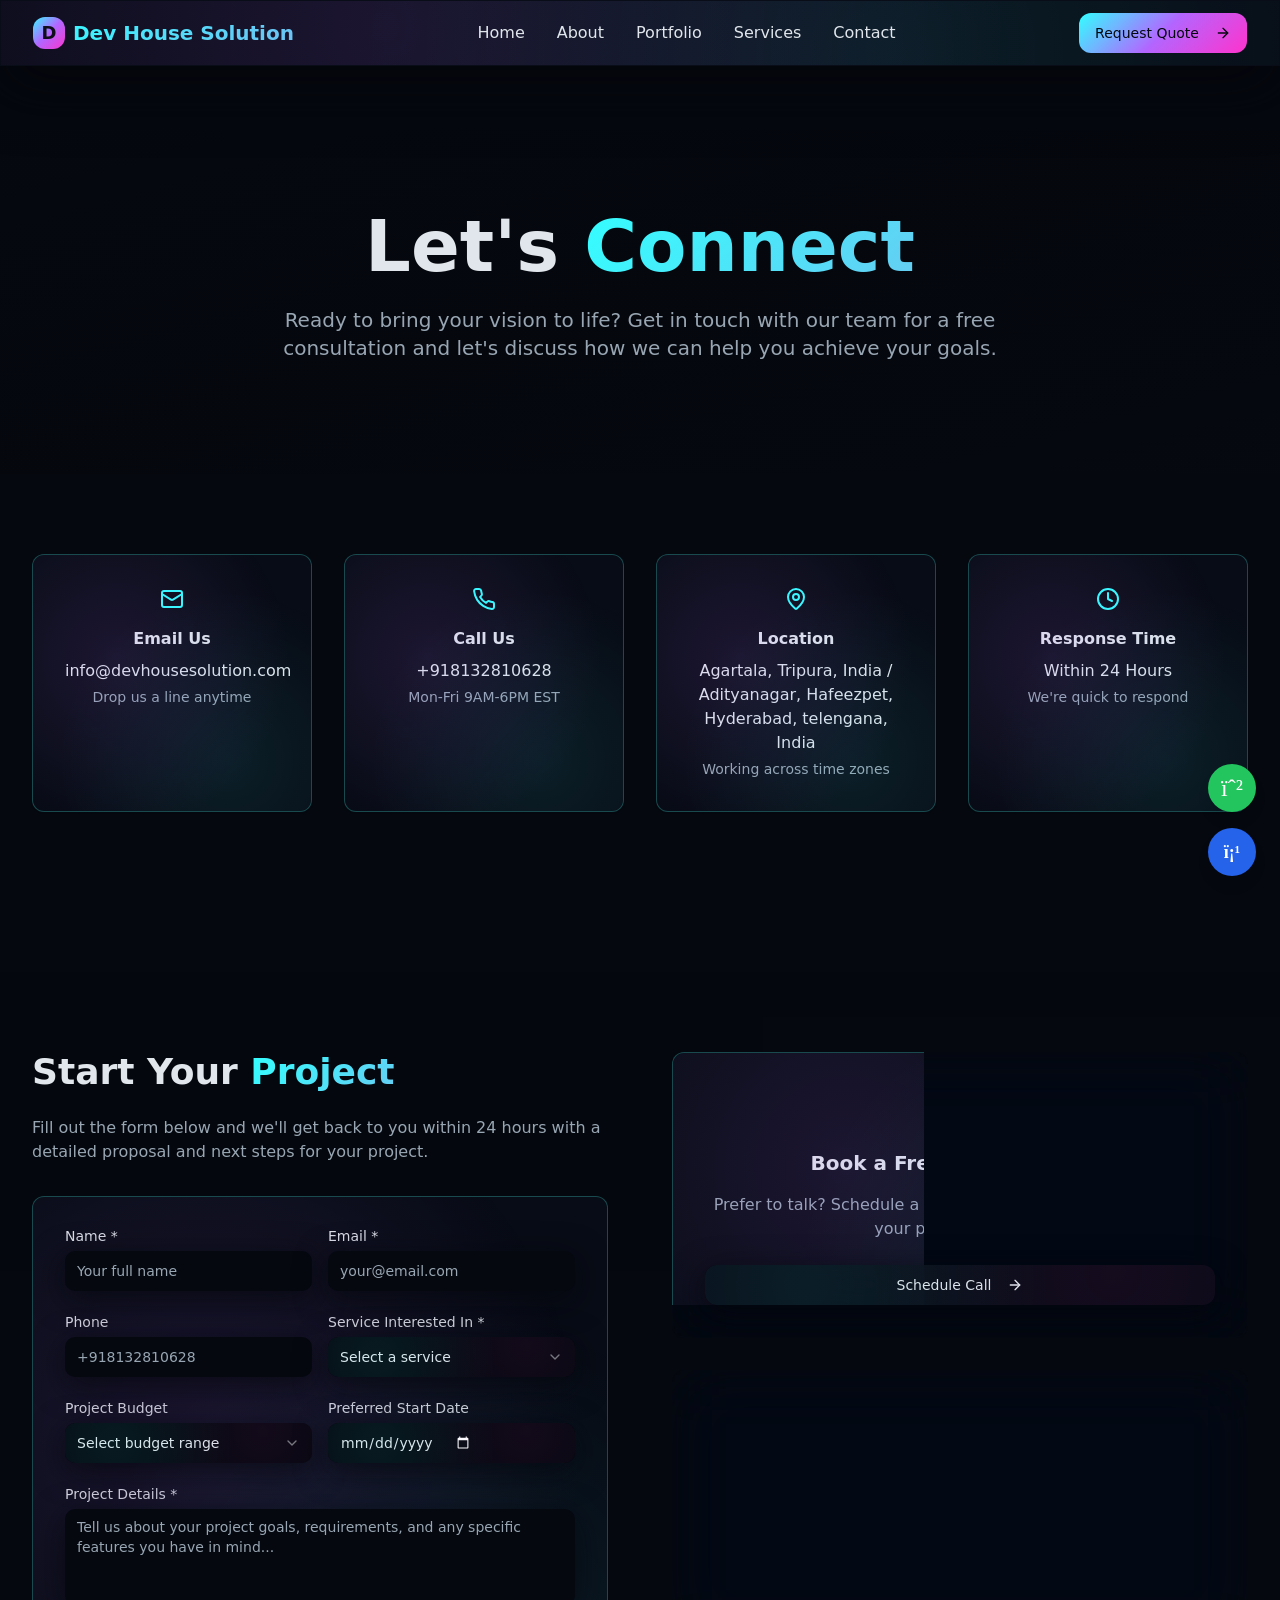
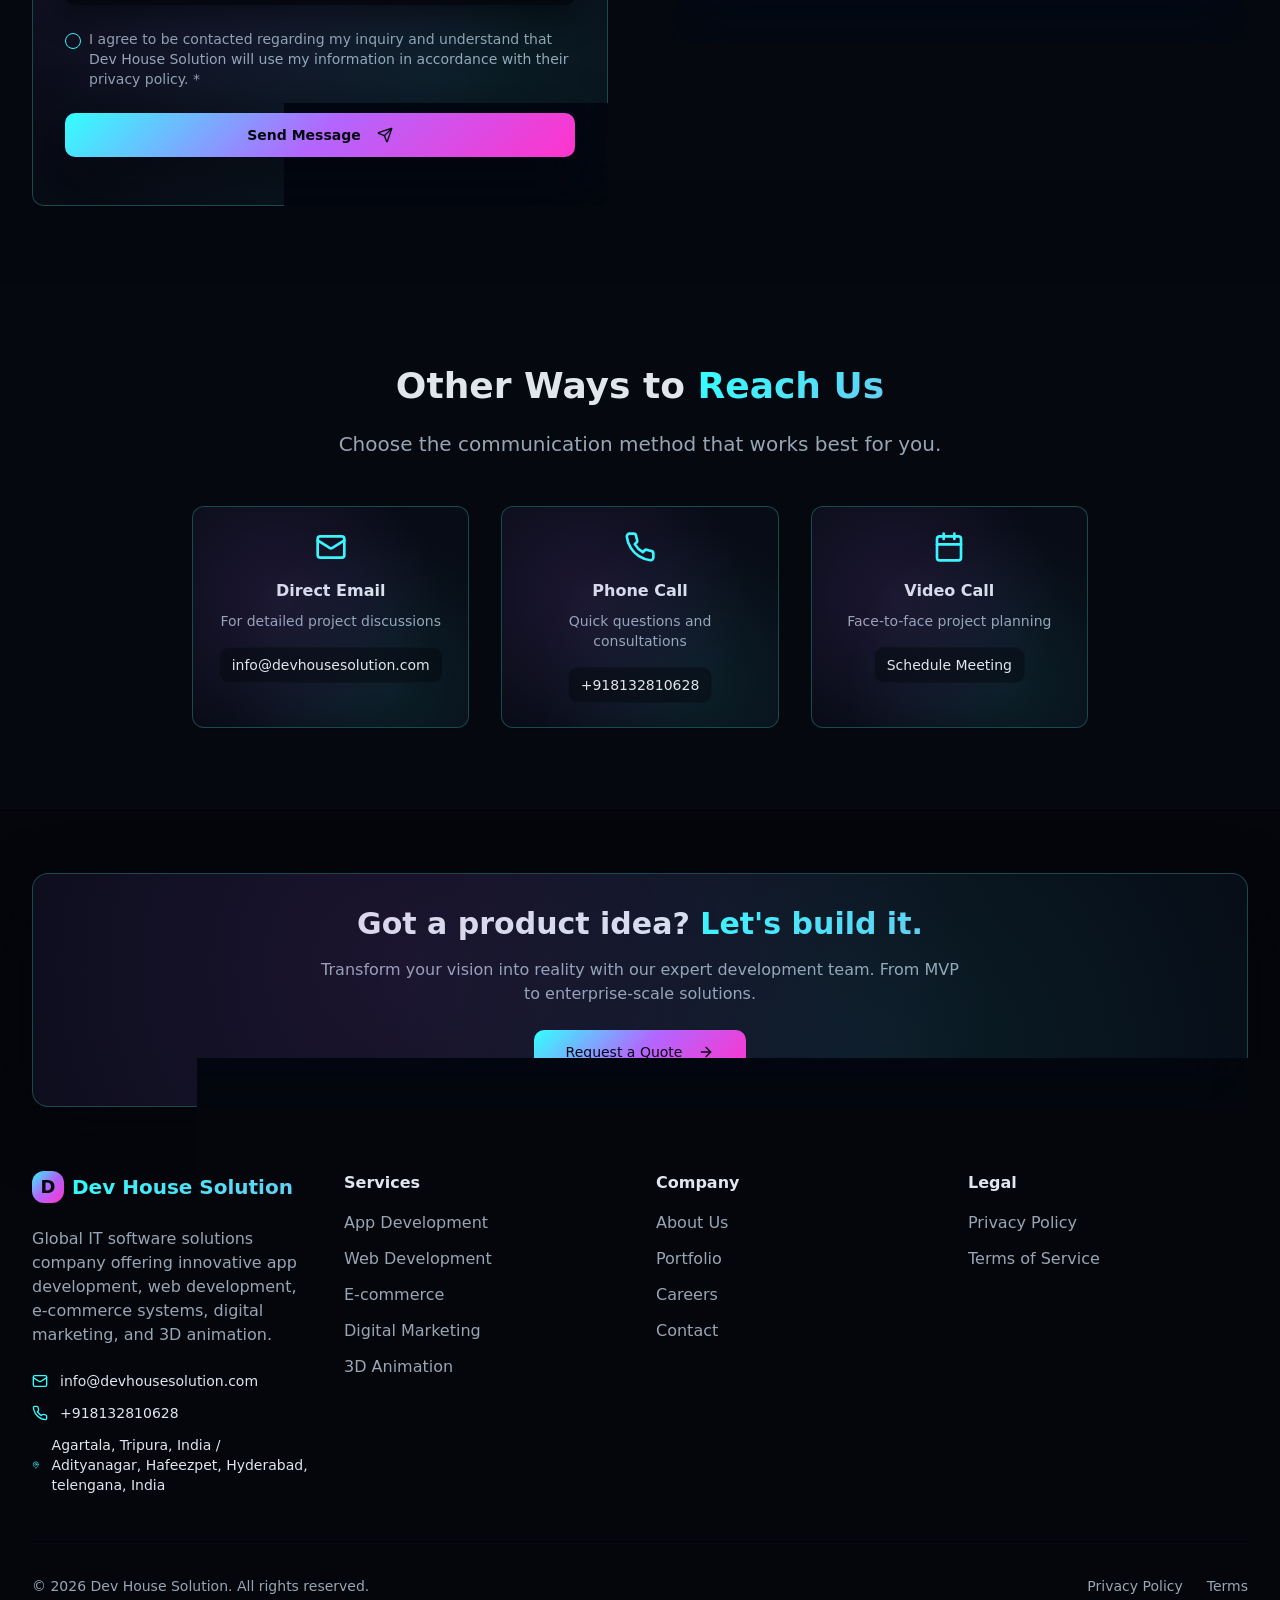
==== about.html @ c9dca6f3 "Add files via upload" ====
<html lang="en" class="dark" style="color-scheme: dark">
  <head>
    <meta charset="UTF-8" />
    <meta name="viewport" content="width=device-width, initial-scale=1.0" />

    <!-- Google Tag Manager -->
    <script
      type="text/javascript"
      async=""
      src="https://www.googletagmanager.com/gtag/js?id=AW-16768688988&amp;cx=c&amp;gtm=4e6350h2"
    ></script>
    <script
      async=""
      src="https://www.googletagmanager.com/gtm.js?id=GTM-NRWQ4PHL"
    ></script>
    <script>
      (function (w, d, s, l, i) {
        w[l] = w[l] || [];
        w[l].push({ "gtm.start": new Date().getTime(), event: "gtm.js" });
        var f = d.getElementsByTagName(s)[0],
          j = d.createElement(s),
          dl = l != "dataLayer" ? "&l=" + l : "";
        j.async = true;
        j.src = "https://www.googletagmanager.com/gtm.js?id=" + i + dl;
        f.parentNode.insertBefore(j, f);
      })(window, document, "script", "dataLayer", "GTM-NRWQ4PHL");
    </script>

    <!-- Google Ads Conversion Tag -->
    <script
      async=""
      src="https://www.googletagmanager.com/gtag/js?id=AW-16768688988"
    ></script>
    <script>
      window.dataLayer = window.dataLayer || [];
      function gtag() {
        dataLayer.push(arguments);
      }
      gtag("js", new Date());
      gtag("config", "AW-16768688988");
    </script>

    <title>Contact Us - Get Free Consultation | Dev House Solution</title>
    <script
      type="module"
      crossorigin=""
      src="/assets/index-BrxltR8o.js"
    ></script>
    <link rel="stylesheet" crossorigin="" href="1.styles.css" />
    <style type="text/css">
      :where(html[dir="ltr"]),
      :where([data-sonner-toaster][dir="ltr"]) {
        --toast-icon-margin-start: -3px;
        --toast-icon-margin-end: 4px;
        --toast-svg-margin-start: -1px;
        --toast-svg-margin-end: 0px;
        --toast-button-margin-start: auto;
        --toast-button-margin-end: 0;
        --toast-close-button-start: 0;
        --toast-close-button-end: unset;
        --toast-close-button-transform: translate(-35%, -35%);
      }
      :where(html[dir="rtl"]),
      :where([data-sonner-toaster][dir="rtl"]) {
        --toast-icon-margin-start: 4px;
        --toast-icon-margin-end: -3px;
        --toast-svg-margin-start: 0px;
        --toast-svg-margin-end: -1px;
        --toast-button-margin-start: 0;
        --toast-button-margin-end: auto;
        --toast-close-button-start: unset;
        --toast-close-button-end: 0;
        --toast-close-button-transform: translate(35%, -35%);
      }
      :where([data-sonner-toaster]) {
        position: fixed;
        width: var(--width);
        font-family:
          ui-sans-serif,
          system-ui,
          -apple-system,
          BlinkMacSystemFont,
          Segoe UI,
          Roboto,
          Helvetica Neue,
          Arial,
          Noto Sans,
          sans-serif,
          Apple Color Emoji,
          Segoe UI Emoji,
          Segoe UI Symbol,
          Noto Color Emoji;
        --gray1: hsl(0, 0%, 99%);
        --gray2: hsl(0, 0%, 97.3%);
        --gray3: hsl(0, 0%, 95.1%);
        --gray4: hsl(0, 0%, 93%);
        --gray5: hsl(0, 0%, 90.9%);
        --gray6: hsl(0, 0%, 88.7%);
        --gray7: hsl(0, 0%, 85.8%);
        --gray8: hsl(0, 0%, 78%);
        --gray9: hsl(0, 0%, 56.1%);
        --gray10: hsl(0, 0%, 52.3%);
        --gray11: hsl(0, 0%, 43.5%);
        --gray12: hsl(0, 0%, 9%);
        --border-radius: 8px;
        box-sizing: border-box;
        padding: 0;
        margin: 0;
        list-style: none;
        outline: none;
        z-index: 999999999;
        transition: transform 0.4s ease;
      }
      :where([data-sonner-toaster][data-lifted="true"]) {
        transform: translateY(-10px);
      }
      @media (hover: none) and (pointer: coarse) {
        :where([data-sonner-toaster][data-lifted="true"]) {
          transform: none;
        }
      }
      :where([data-sonner-toaster][data-x-position="right"]) {
        right: var(--offset-right);
      }
      :where([data-sonner-toaster][data-x-position="left"]) {
        left: var(--offset-left);
      }
      :where([data-sonner-toaster][data-x-position="center"]) {
        left: 50%;
        transform: translate(-50%);
      }
      :where([data-sonner-toaster][data-y-position="top"]) {
        top: var(--offset-top);
      }
      :where([data-sonner-toaster][data-y-position="bottom"]) {
        bottom: var(--offset-bottom);
      }
      :where([data-sonner-toast]) {
        --y: translateY(100%);
        --lift-amount: calc(var(--lift) * var(--gap));
        z-index: var(--z-index);
        position: absolute;
        opacity: 0;
        transform: var(--y);
        filter: blur(0);
        touch-action: none;
        transition:
          transform 0.4s,
          opacity 0.4s,
          height 0.4s,
          box-shadow 0.2s;
        box-sizing: border-box;
        outline: none;
        overflow-wrap: anywhere;
      }
      :where([data-sonner-toast][data-styled="true"]) {
        padding: 16px;
        background: var(--normal-bg);
        border: 1px solid var(--normal-border);
        color: var(--normal-text);
        border-radius: var(--border-radius);
        box-shadow: 0 4px 12px #0000001a;
        width: var(--width);
        font-size: 13px;
        display: flex;
        align-items: center;
        gap: 6px;
      }
      :where([data-sonner-toast]:focus-visible) {
        box-shadow:
          0 4px 12px #0000001a,
          0 0 0 2px #0003;
      }
      :where([data-sonner-toast][data-y-position="top"]) {
        top: 0;
        --y: translateY(-100%);
        --lift: 1;
        --lift-amount: calc(1 * var(--gap));
      }
      :where([data-sonner-toast][data-y-position="bottom"]) {
        bottom: 0;
        --y: translateY(100%);
        --lift: -1;
        --lift-amount: calc(var(--lift) * var(--gap));
      }
      :where([data-sonner-toast]) :where([data-description]) {
        font-weight: 400;
        line-height: 1.4;
        color: inherit;
      }
      :where([data-sonner-toast]) :where([data-title]) {
        font-weight: 500;
        line-height: 1.5;
        color: inherit;
      }
      :where([data-sonner-toast]) :where([data-icon]) {
        display: flex;
        height: 16px;
        width: 16px;
        position: relative;
        justify-content: flex-start;
        align-items: center;
        flex-shrink: 0;
        margin-left: var(--toast-icon-margin-start);
        margin-right: var(--toast-icon-margin-end);
      }
      :where([data-sonner-toast][data-promise="true"])
        :where([data-icon])
        > svg {
        opacity: 0;
        transform: scale(0.8);
        transform-origin: center;
        animation: sonner-fade-in 0.3s ease forwards;
      }
      :where([data-sonner-toast]) :where([data-icon]) > * {
        flex-shrink: 0;
      }
      :where([data-sonner-toast]) :where([data-icon]) svg {
        margin-left: var(--toast-svg-margin-start);
        margin-right: var(--toast-svg-margin-end);
      }
      :where([data-sonner-toast]) :where([data-content]) {
        display: flex;
        flex-direction: column;
        gap: 2px;
      }
      [data-sonner-toast][data-styled="true"] [data-button] {
        border-radius: 4px;
        padding-left: 8px;
        padding-right: 8px;
        height: 24px;
        font-size: 12px;
        color: var(--normal-bg);
        background: var(--normal-text);
        margin-left: var(--toast-button-margin-start);
        margin-right: var(--toast-button-margin-end);
        border: none;
        cursor: pointer;
        outline: none;
        display: flex;
        align-items: center;
        flex-shrink: 0;
        transition:
          opacity 0.4s,
          box-shadow 0.2s;
      }
      :where([data-sonner-toast]) :where([data-button]):focus-visible {
        box-shadow: 0 0 0 2px #0006;
      }
      :where([data-sonner-toast]) :where([data-button]):first-of-type {
        margin-left: var(--toast-button-margin-start);
        margin-right: var(--toast-button-margin-end);
      }
      :where([data-sonner-toast]) :where([data-cancel]) {
        color: var(--normal-text);
        background: rgba(0, 0, 0, 0.08);
      }
      :where([data-sonner-toast][data-theme="dark"]) :where([data-cancel]) {
        background: rgba(255, 255, 255, 0.3);
      }
      :where([data-sonner-toast]) :where([data-close-button]) {
        position: absolute;
        left: var(--toast-close-button-start);
        right: var(--toast-close-button-end);
        top: 0;
        height: 20px;
        width: 20px;
        display: flex;
        justify-content: center;
        align-items: center;
        padding: 0;
        color: var(--gray12);
        border: 1px solid var(--gray4);
        transform: var(--toast-close-button-transform);
        border-radius: 50%;
        cursor: pointer;
        z-index: 1;
        transition:
          opacity 0.1s,
          background 0.2s,
          border-color 0.2s;
      }
      [data-sonner-toast] [data-close-button] {
        background: var(--gray1);
      }
      :where([data-sonner-toast]) :where([data-close-button]):focus-visible {
        box-shadow:
          0 4px 12px #0000001a,
          0 0 0 2px #0003;
      }
      :where([data-sonner-toast]) :where([data-disabled="true"]) {
        cursor: not-allowed;
      }
      :where([data-sonner-toast]):hover :where([data-close-button]):hover {
        background: var(--gray2);
        border-color: var(--gray5);
      }
      :where([data-sonner-toast][data-swiping="true"]):before {
        content: "";
        position: absolute;
        left: -50%;
        right: -50%;
        height: 100%;
        z-index: -1;
      }
      :where(
        [data-sonner-toast][data-y-position="top"][data-swiping="true"]
      ):before {
        bottom: 50%;
        transform: scaleY(3) translateY(50%);
      }
      :where(
        [data-sonner-toast][data-y-position="bottom"][data-swiping="true"]
      ):before {
        top: 50%;
        transform: scaleY(3) translateY(-50%);
      }
      :where(
        [data-sonner-toast][data-swiping="false"][data-removed="true"]
      ):before {
        content: "";
        position: absolute;
        inset: 0;
        transform: scaleY(2);
      }
      :where([data-sonner-toast]):after {
        content: "";
        position: absolute;
        left: 0;
        height: calc(var(--gap) + 1px);
        bottom: 100%;
        width: 100%;
      }
      :where([data-sonner-toast][data-mounted="true"]) {
        --y: translateY(0);
        opacity: 1;
      }
      :where([data-sonner-toast][data-expanded="false"][data-front="false"]) {
        --scale: var(--toasts-before) * 0.05 + 1;
        --y: translateY(calc(var(--lift-amount) * var(--toasts-before)))
          scale(calc(-1 * var(--scale)));
        height: var(--front-toast-height);
      }
      :where([data-sonner-toast]) > * {
        transition: opacity 0.4s;
      }
      :where(
          [data-sonner-toast][data-expanded="false"][data-front="false"][data-styled="true"]
        )
        > * {
        opacity: 0;
      }
      :where([data-sonner-toast][data-visible="false"]) {
        opacity: 0;
        pointer-events: none;
      }
      :where([data-sonner-toast][data-mounted="true"][data-expanded="true"]) {
        --y: translateY(calc(var(--lift) * var(--offset)));
        height: var(--initial-height);
      }
      :where(
        [data-sonner-toast][data-removed="true"][data-front="true"][data-swipe-out="false"]
      ) {
        --y: translateY(calc(var(--lift) * -100%));
        opacity: 0;
      }
      :where(
        [data-sonner-toast][data-removed="true"][data-front="false"][data-swipe-out="false"][data-expanded="true"]
      ) {
        --y: translateY(
          calc(var(--lift) * var(--offset) + var(--lift) * -100%)
        );
        opacity: 0;
      }
      :where(
        [data-sonner-toast][data-removed="true"][data-front="false"][data-swipe-out="false"][data-expanded="false"]
      ) {
        --y: translateY(40%);
        opacity: 0;
        transition:
          transform 0.5s,
          opacity 0.2s;
      }
      :where(
        [data-sonner-toast][data-removed="true"][data-front="false"]
      ):before {
        height: calc(var(--initial-height) + 20%);
      }
      [data-sonner-toast][data-swiping="true"] {
        transform: var(--y) translateY(var(--swipe-amount-y, 0px))
          translate(var(--swipe-amount-x, 0px));
        transition: none;
      }
      [data-sonner-toast][data-swiped="true"] {
        user-select: none;
      }
      [data-sonner-toast][data-swipe-out="true"][data-y-position="bottom"],
      [data-sonner-toast][data-swipe-out="true"][data-y-position="top"] {
        animation-duration: 0.2s;
        animation-timing-function: ease-out;
        animation-fill-mode: forwards;
      }
      [data-sonner-toast][data-swipe-out="true"][data-swipe-direction="left"] {
        animation-name: swipe-out-left;
      }
      [data-sonner-toast][data-swipe-out="true"][data-swipe-direction="right"] {
        animation-name: swipe-out-right;
      }
      [data-sonner-toast][data-swipe-out="true"][data-swipe-direction="up"] {
        animation-name: swipe-out-up;
      }
      [data-sonner-toast][data-swipe-out="true"][data-swipe-direction="down"] {
        animation-name: swipe-out-down;
      }
      @keyframes swipe-out-left {
        0% {
          transform: var(--y) translate(var(--swipe-amount-x));
          opacity: 1;
        }
        to {
          transform: var(--y) translate(calc(var(--swipe-amount-x) - 100%));
          opacity: 0;
        }
      }
      @keyframes swipe-out-right {
        0% {
          transform: var(--y) translate(var(--swipe-amount-x));
          opacity: 1;
        }
        to {
          transform: var(--y) translate(calc(var(--swipe-amount-x) + 100%));
          opacity: 0;
        }
      }
      @keyframes swipe-out-up {
        0% {
          transform: var(--y) translateY(var(--swipe-amount-y));
          opacity: 1;
        }
        to {
          transform: var(--y) translateY(calc(var(--swipe-amount-y) - 100%));
          opacity: 0;
        }
      }
      @keyframes swipe-out-down {
        0% {
          transform: var(--y) translateY(var(--swipe-amount-y));
          opacity: 1;
        }
        to {
          transform: var(--y) translateY(calc(var(--swipe-amount-y) + 100%));
          opacity: 0;
        }
      }
      @media (max-width: 600px) {
        [data-sonner-toaster] {
          position: fixed;
          right: var(--mobile-offset-right);
          left: var(--mobile-offset-left);
          width: 100%;
        }
        [data-sonner-toaster][dir="rtl"] {
          left: calc(var(--mobile-offset-left) * -1);
        }
        [data-sonner-toaster] [data-sonner-toast] {
          left: 0;
          right: 0;
          width: calc(100% - var(--mobile-offset-left) * 2);
        }
        [data-sonner-toaster][data-x-position="left"] {
          left: var(--mobile-offset-left);
        }
        [data-sonner-toaster][data-y-position="bottom"] {
          bottom: var(--mobile-offset-bottom);
        }
        [data-sonner-toaster][data-y-position="top"] {
          top: var(--mobile-offset-top);
        }
        [data-sonner-toaster][data-x-position="center"] {
          left: var(--mobile-offset-left);
          right: var(--mobile-offset-right);
          transform: none;
        }
      }
      [data-sonner-toaster][data-theme="light"] {
        --normal-bg: #fff;
        --normal-border: var(--gray4);
        --normal-text: var(--gray12);
        --success-bg: hsl(143, 85%, 96%);
        --success-border: hsl(145, 92%, 91%);
        --success-text: hsl(140, 100%, 27%);
        --info-bg: hsl(208, 100%, 97%);
        --info-border: hsl(221, 91%, 91%);
        --info-text: hsl(210, 92%, 45%);
        --warning-bg: hsl(49, 100%, 97%);
        --warning-border: hsl(49, 91%, 91%);
        --warning-text: hsl(31, 92%, 45%);
        --error-bg: hsl(359, 100%, 97%);
        --error-border: hsl(359, 100%, 94%);
        --error-text: hsl(360, 100%, 45%);
      }
      [data-sonner-toaster][data-theme="light"]
        [data-sonner-toast][data-invert="true"] {
        --normal-bg: #000;
        --normal-border: hsl(0, 0%, 20%);
        --normal-text: var(--gray1);
      }
      [data-sonner-toaster][data-theme="dark"]
        [data-sonner-toast][data-invert="true"] {
        --normal-bg: #fff;
        --normal-border: var(--gray3);
        --normal-text: var(--gray12);
      }
      [data-sonner-toaster][data-theme="dark"] {
        --normal-bg: #000;
        --normal-bg-hover: hsl(0, 0%, 12%);
        --normal-border: hsl(0, 0%, 20%);
        --normal-border-hover: hsl(0, 0%, 25%);
        --normal-text: var(--gray1);
        --success-bg: hsl(150, 100%, 6%);
        --success-border: hsl(147, 100%, 12%);
        --success-text: hsl(150, 86%, 65%);
        --info-bg: hsl(215, 100%, 6%);
        --info-border: hsl(223, 100%, 12%);
        --info-text: hsl(216, 87%, 65%);
        --warning-bg: hsl(64, 100%, 6%);
        --warning-border: hsl(60, 100%, 12%);
        --warning-text: hsl(46, 87%, 65%);
        --error-bg: hsl(358, 76%, 10%);
        --error-border: hsl(357, 89%, 16%);
        --error-text: hsl(358, 100%, 81%);
      }
      [data-sonner-toaster][data-theme="dark"]
        [data-sonner-toast]
        [data-close-button] {
        background: var(--normal-bg);
        border-color: var(--normal-border);
        color: var(--normal-text);
      }
      [data-sonner-toaster][data-theme="dark"]
        [data-sonner-toast]
        [data-close-button]:hover {
        background: var(--normal-bg-hover);
        border-color: var(--normal-border-hover);
      }
      [data-rich-colors="true"][data-sonner-toast][data-type="success"],
      [data-rich-colors="true"][data-sonner-toast][data-type="success"]
        [data-close-button] {
        background: var(--success-bg);
        border-color: var(--success-border);
        color: var(--success-text);
      }
      [data-rich-colors="true"][data-sonner-toast][data-type="info"],
      [data-rich-colors="true"][data-sonner-toast][data-type="info"]
        [data-close-button] {
        background: var(--info-bg);
        border-color: var(--info-border);
        color: var(--info-text);
      }
      [data-rich-colors="true"][data-sonner-toast][data-type="warning"],
      [data-rich-colors="true"][data-sonner-toast][data-type="warning"]
        [data-close-button] {
        background: var(--warning-bg);
        border-color: var(--warning-border);
        color: var(--warning-text);
      }
      [data-rich-colors="true"][data-sonner-toast][data-type="error"],
      [data-rich-colors="true"][data-sonner-toast][data-type="error"]
        [data-close-button] {
        background: var(--error-bg);
        border-color: var(--error-border);
        color: var(--error-text);
      }
      .sonner-loading-wrapper {
        --size: 16px;
        height: var(--size);
        width: var(--size);
        position: absolute;
        inset: 0;
        z-index: 10;
      }
      .sonner-loading-wrapper[data-visible="false"] {
        transform-origin: center;
        animation: sonner-fade-out 0.2s ease forwards;
      }
      .sonner-spinner {
        position: relative;
        top: 50%;
        left: 50%;
        height: var(--size);
        width: var(--size);
      }
      .sonner-loading-bar {
        animation: sonner-spin 1.2s linear infinite;
        background: var(--gray11);
        border-radius: 6px;
        height: 8%;
        left: -10%;
        position: absolute;
        top: -3.9%;
        width: 24%;
      }
      .sonner-loading-bar:nth-child(1) {
        animation-delay: -1.2s;
        transform: rotate(0.0001deg) translate(146%);
      }
      .sonner-loading-bar:nth-child(2) {
        animation-delay: -1.1s;
        transform: rotate(30deg) translate(146%);
      }
      .sonner-loading-bar:nth-child(3) {
        animation-delay: -1s;
        transform: rotate(60deg) translate(146%);
      }
      .sonner-loading-bar:nth-child(4) {
        animation-delay: -0.9s;
        transform: rotate(90deg) translate(146%);
      }
      .sonner-loading-bar:nth-child(5) {
        animation-delay: -0.8s;
        transform: rotate(120deg) translate(146%);
      }
      .sonner-loading-bar:nth-child(6) {
        animation-delay: -0.7s;
        transform: rotate(150deg) translate(146%);
      }
      .sonner-loading-bar:nth-child(7) {
        animation-delay: -0.6s;
        transform: rotate(180deg) translate(146%);
      }
      .sonner-loading-bar:nth-child(8) {
        animation-delay: -0.5s;
        transform: rotate(210deg) translate(146%);
      }
      .sonner-loading-bar:nth-child(9) {
        animation-delay: -0.4s;
        transform: rotate(240deg) translate(146%);
      }
      .sonner-loading-bar:nth-child(10) {
        animation-delay: -0.3s;
        transform: rotate(270deg) translate(146%);
      }
      .sonner-loading-bar:nth-child(11) {
        animation-delay: -0.2s;
        transform: rotate(300deg) translate(146%);
      }
      .sonner-loading-bar:nth-child(12) {
        animation-delay: -0.1s;
        transform: rotate(330deg) translate(146%);
      }
      @keyframes sonner-fade-in {
        0% {
          opacity: 0;
          transform: scale(0.8);
        }
        to {
          opacity: 1;
          transform: scale(1);
        }
      }
      @keyframes sonner-fade-out {
        0% {
          opacity: 1;
          transform: scale(1);
        }
        to {
          opacity: 0;
          transform: scale(0.8);
        }
      }
      @keyframes sonner-spin {
        0% {
          opacity: 1;
        }
        to {
          opacity: 0.15;
        }
      }
      @media (prefers-reduced-motion) {
        [data-sonner-toast],
        [data-sonner-toast] > *,
        .sonner-loading-bar {
          transition: none !important;
          animation: none !important;
        }
      }
      .sonner-loader {
        position: absolute;
        top: 50%;
        left: 50%;
        transform: translate(-50%, -50%);
        transform-origin: center;
        transition:
          opacity 0.2s,
          transform 0.2s;
      }
      .sonner-loader[data-visible="false"] {
        opacity: 0;
        transform: scale(0.8) translate(-50%, -50%);
      }
    </style>
    <script
      type="text/javascript"
      async=""
      src="https://googleads.g.doubleclick.net/pagead/viewthroughconversion/16768688988/?random=1772878415722&amp;cv=11&amp;fst=1772878415722&amp;bg=ffffff&amp;guid=ON&amp;async=1&amp;en=gtag.config&amp;gtm=45be6341z89225479857za20gzb9225479857zd9225479857xec&amp;gcd=13l3l3l3l1l1&amp;dma=0&amp;tag_exp=103116026~103200004~115938465~115938468~116024733~117484252&amp;u_w=1536&amp;u_h=864&amp;url=https%3A%2F%2Fdevhousesolution.com%2Fportfolio&amp;frm=0&amp;tiba=Portfolio%20-%20Our%20Development%20Projects%20%7C%20Dev%20House%20Solution&amp;hn=www.googleadservices.com&amp;npa=0&amp;pscdl=noapi&amp;auid=816634310.1772690712&amp;uaa=x86&amp;uab=64&amp;uafvl=Not%253AA-Brand%3B99.0.0.0%7CGoogle%2520Chrome%3B145.0.7632.160%7CChromium%3B145.0.7632.160&amp;uamb=0&amp;uam=&amp;uap=Windows&amp;uapv=19.0.0&amp;uaw=0&amp;data=event%3Dgtag.config&amp;rfmt=3&amp;fmt=4"
    ></script>
    <script
      type="text/javascript"
      async=""
      src="https://googleads.g.doubleclick.net/pagead/viewthroughconversion/16768688988/?random=1772878415742&amp;cv=11&amp;fst=1772878415742&amp;bg=ffffff&amp;guid=ON&amp;async=1&amp;en=gtag.config&amp;gtm=45be6341za20gzb9225479857zd9225479857xec&amp;gcd=13l3l3l3l1l1&amp;dma=0&amp;tag_exp=103116026~103200004~115938465~115938468~116024733~117484252&amp;u_w=1536&amp;u_h=864&amp;url=https%3A%2F%2Fdevhousesolution.com%2Fportfolio&amp;frm=0&amp;tiba=Portfolio%20-%20Our%20Development%20Projects%20%7C%20Dev%20House%20Solution&amp;hn=www.googleadservices.com&amp;npa=0&amp;pscdl=noapi&amp;auid=816634310.1772690712&amp;uaa=x86&amp;uab=64&amp;uafvl=Not%253AA-Brand%3B99.0.0.0%7CGoogle%2520Chrome%3B145.0.7632.160%7CChromium%3B145.0.7632.160&amp;uamb=0&amp;uam=&amp;uap=Windows&amp;uapv=19.0.0&amp;uaw=0&amp;data=event%3Dgtag.config&amp;rfmt=3&amp;fmt=4"
    ></script>
    <meta property="og:type" content="website" data-rh="true" />
    <meta property="og:image" content="/assets/og-image.jpg" data-rh="true" />
    <meta property="og:site_name" content="Dev House Solution" data-rh="true" />
    <meta name="twitter:card" content="summary_large_image" data-rh="true" />
    <meta name="twitter:image" content="/assets/og-image.jpg" data-rh="true" />
    <link
      rel="canonical"
      href="https://devhousesolution.com/contact"
      data-rh="true"
    />
    <meta
      name="description"
      content="Contact Dev House Solution for professional app development, web development, and digital marketing services. Free consultation available. Get in touch today!"
      data-rh="true"
    />
    <meta
      name="keywords"
      content="contact dev house solution, hire app developers, web development quote, software development consultation, get project estimate"
      data-rh="true"
    />
    <meta
      property="og:title"
      content="Contact Us - Get Free Consultation | Dev House Solution"
      data-rh="true"
    />
    <meta
      property="og:description"
      content="Contact Dev House Solution for professional app development, web development, and digital marketing services. Free consultation available. Get in touch today!"
      data-rh="true"
    />
    <meta
      property="og:url"
      content="https://devhousesolution.com/contact"
      data-rh="true"
    />
    <meta
      name="twitter:title"
      content="Contact Us - Get Free Consultation | Dev House Solution"
      data-rh="true"
    />
    <meta
      name="twitter:description"
      content="Contact Dev House Solution for professional app development, web development, and digital marketing services. Free consultation available. Get in touch today!"
      data-rh="true"
    />
    <script type="application/ld+json" data-rh="true">
      {
        "@context": "https://schema.org",
        "@type": "BreadcrumbList",
        "itemListElement": [
          {
            "@type": "ListItem",
            "position": 1,
            "name": "Home",
            "item": "https://devhousesolution.com/"
          },
          {
            "@type": "ListItem",
            "position": 2,
            "name": "Contact",
            "item": "https://devhousesolution.com/contact"
          }
        ]
      }
    </script>
  </head>

  <body>
    <!-- Google Tag Manager (noscript) -->
    <noscript>
      <iframe
        src="https://www.googletagmanager.com/ns.html?id=GTM-NRWQ4PHL"
        height="0"
        width="0"
        style="display: none; visibility: hidden"
      ></iframe>
    </noscript>

    <div id="root">
      <script>
        !(function () {
          var d = document.documentElement,
            c = d.classList;
          c.remove("light", "dark");
          d.style.colorScheme = "dark";
          c.add("dark");
        })();
      </script>
      <div
        role="region"
        aria-label="Notifications (F8)"
        tabindex="-1"
        style="pointer-events: none"
      >
        <ol
          tabindex="-1"
          class="fixed top-0 z-[100] flex max-h-screen w-full flex-col-reverse p-4 sm:bottom-0 sm:right-0 sm:top-auto sm:flex-col md:max-w-[420px]"
        ></ol>
      </div>
      <section
        aria-label="Notifications alt+T"
        tabindex="-1"
        aria-live="polite"
        aria-relevant="additions text"
        aria-atomic="false"
      ></section>
      <div class="min-h-screen flex flex-col relative">
        <header
          class="sticky top-0 z-50 glass-elevated border-b border-border/20"
        >
          <div class="container mx-auto px-4 sm:px-6 lg:px-8">
            <div class="flex justify-between items-center h-16">
              <a class="flex items-center space-x-2 group" href="/"
                ><div
                  class="w-8 h-8 bg-gradient-hero rounded-lg flex items-center justify-center group-hover:animate-pulse-glow transition-all"
                >
                  <span class="text-lg font-bold text-background">D</span>
                </div>
                <span class="text-xl font-heading font-bold gradient-text"
                  >Dev House Solution</span
                ></a
              >
              <nav class="hidden md:flex items-center space-x-8">
                <a
                  class="text-foreground hover:text-primary transition-colors duration-200 font-medium relative group"
                  href="/"
                  >Home<span
                    class="absolute inset-x-0 bottom-0 h-0.5 bg-gradient-primary scale-x-0 group-hover:scale-x-100 transition-transform duration-300 origin-left"
                  ></span></a
                ><a
                  class="text-foreground hover:text-primary transition-colors duration-200 font-medium relative group"
                  href="/about"
                  >About<span
                    class="absolute inset-x-0 bottom-0 h-0.5 bg-gradient-primary scale-x-0 group-hover:scale-x-100 transition-transform duration-300 origin-left"
                  ></span></a
                ><a
                  class="text-foreground hover:text-primary transition-colors duration-200 font-medium relative group"
                  href="/portfolio"
                  >Portfolio<span
                    class="absolute inset-x-0 bottom-0 h-0.5 bg-gradient-primary scale-x-0 group-hover:scale-x-100 transition-transform duration-300 origin-left"
                  ></span></a
                ><a
                  class="text-foreground hover:text-primary transition-colors duration-200 font-medium relative group"
                  href="/services"
                  >Services<span
                    class="absolute inset-x-0 bottom-0 h-0.5 bg-gradient-primary scale-x-0 group-hover:scale-x-100 transition-transform duration-300 origin-left"
                  ></span></a
                ><a
                  class="text-foreground hover:text-primary transition-colors duration-200 font-medium relative group"
                  href="/contact"
                  >Contact<span
                    class="absolute inset-x-0 bottom-0 h-0.5 bg-gradient-primary scale-x-0 group-hover:scale-x-100 transition-transform duration-300 origin-left"
                  ></span
                ></a>
              </nav>
              <div class="hidden md:flex items-center">
                <a href="/contact"
                  ><button
                    class="inline-flex items-center justify-center gap-2 whitespace-nowrap rounded-xl text-sm font-medium focus-visible:outline-none focus-visible:ring-2 focus-visible:ring-ring focus-visible:ring-offset-2 disabled:pointer-events-none disabled:opacity-50 [&amp;_svg]:pointer-events-none [&amp;_svg]:size-4 [&amp;_svg]:shrink-0 relative overflow-hidden text-primary-foreground hover:bg-primary/90 h-10 px-4 py-2 bg-gradient-hero hover:shadow-glow transition-all duration-300 group"
                  >
                    Request Quote<svg
                      xmlns="http://www.w3.org/2000/svg"
                      width="24"
                      height="24"
                      viewBox="0 0 24 24"
                      fill="none"
                      stroke="currentColor"
                      stroke-width="2"
                      stroke-linecap="round"
                      stroke-linejoin="round"
                      class="lucide lucide-arrow-right ml-2 h-4 w-4 group-hover:translate-x-1 transition-transform"
                    >
                      <path d="M5 12h14"></path>
                      <path d="m12 5 7 7-7 7"></path>
                    </svg></button
                ></a>
              </div>
              <div class="md:hidden">
                <button
                  class="inline-flex items-center justify-center gap-2 whitespace-nowrap rounded-xl text-sm font-medium transition-all duration-300 focus-visible:outline-none focus-visible:ring-2 focus-visible:ring-ring focus-visible:ring-offset-2 disabled:pointer-events-none disabled:opacity-50 [&amp;_svg]:pointer-events-none [&amp;_svg]:size-4 [&amp;_svg]:shrink-0 relative overflow-hidden hover:text-accent-foreground h-10 w-10 hover:bg-primary/10"
                >
                  <svg
                    xmlns="http://www.w3.org/2000/svg"
                    width="24"
                    height="24"
                    viewBox="0 0 24 24"
                    fill="none"
                    stroke="currentColor"
                    stroke-width="2"
                    stroke-linecap="round"
                    stroke-linejoin="round"
                    class="lucide lucide-menu h-6 w-6"
                  >
                    <line x1="4" x2="20" y1="12" y2="12"></line>
                    <line x1="4" x2="20" y1="6" y2="6"></line>
                    <line x1="4" x2="20" y1="18" y2="18"></line>
                  </svg>
                </button>
              </div>
            </div>
          </div>
        </header>
        <main class="flex-1">
          <div class="pt-16">
            <section
              class="py-12 sm:py-16 md:py-20 bg-gradient-to-br from-background via-surface/50 to-background"
            >
              <div class="container mx-auto px-4 sm:px-6 lg:px-8 text-center">
                <h1
                  class="text-4xl sm:text-5xl md:text-6xl lg:text-7xl font-heading font-bold mb-4 sm:mb-6"
                >
                  Let's <span class="gradient-text">Connect</span>
                </h1>
                <p
                  class="text-base sm:text-lg md:text-xl text-muted-foreground max-w-3xl mx-auto mb-6 sm:mb-8 px-4"
                >
                  Ready to bring your vision to life? Get in touch with our team
                  for a free consultation and let's discuss how we can help you
                  achieve your goals.
                </p>
              </div>
            </section>
            <section class="py-12 sm:py-16 md:py-20">
              <div class="container mx-auto px-4 sm:px-6 lg:px-8">
                <div
                  class="grid grid-cols-1 sm:grid-cols-2 lg:grid-cols-4 gap-4 sm:gap-6 md:gap-8 mb-12 sm:mb-16 md:mb-20"
                >
                  <div
                    class="rounded-lg border bg-card text-card-foreground shadow-sm glass-elevated hover:shadow-glow transition-all duration-300 text-center animate-slide-up"
                    style="animation-delay: 0s"
                  >
                    <div class="p-8">
                      <div class="mb-4 flex justify-center">
                        <svg
                          xmlns="http://www.w3.org/2000/svg"
                          width="24"
                          height="24"
                          viewBox="0 0 24 24"
                          fill="none"
                          stroke="currentColor"
                          stroke-width="2"
                          stroke-linecap="round"
                          stroke-linejoin="round"
                          class="lucide lucide-mail h-6 w-6 text-primary"
                        >
                          <rect
                            width="20"
                            height="16"
                            x="2"
                            y="4"
                            rx="2"
                          ></rect>
                          <path
                            d="m22 7-8.97 5.7a1.94 1.94 0 0 1-2.06 0L2 7"
                          ></path>
                        </svg>
                      </div>
                      <h3 class="font-heading font-semibold mb-2">Email Us</h3>
                      <p class="text-foreground font-medium mb-1">
                        info@devhousesolution.com
                      </p>
                      <p class="text-muted-foreground text-sm">
                        Drop us a line anytime
                      </p>
                    </div>
                  </div>
                  <div
                    class="rounded-lg border bg-card text-card-foreground shadow-sm glass-elevated hover:shadow-glow transition-all duration-300 text-center animate-slide-up"
                    style="animation-delay: 0.1s"
                  >
                    <div class="p-8">
                      <div class="mb-4 flex justify-center">
                        <svg
                          xmlns="http://www.w3.org/2000/svg"
                          width="24"
                          height="24"
                          viewBox="0 0 24 24"
                          fill="none"
                          stroke="currentColor"
                          stroke-width="2"
                          stroke-linecap="round"
                          stroke-linejoin="round"
                          class="lucide lucide-phone h-6 w-6 text-primary"
                        >
                          <path
                            d="M22 16.92v3a2 2 0 0 1-2.18 2 19.79 19.79 0 0 1-8.63-3.07 19.5 19.5 0 0 1-6-6 19.79 19.79 0 0 1-3.07-8.67A2 2 0 0 1 4.11 2h3a2 2 0 0 1 2 1.72 12.84 12.84 0 0 0 .7 2.81 2 2 0 0 1-.45 2.11L8.09 9.91a16 16 0 0 0 6 6l1.27-1.27a2 2 0 0 1 2.11-.45 12.84 12.84 0 0 0 2.81.7A2 2 0 0 1 22 16.92z"
                          ></path>
                        </svg>
                      </div>
                      <h3 class="font-heading font-semibold mb-2">Call Us</h3>
                      <p class="text-foreground font-medium mb-1">
                        +918132810628
                      </p>
                      <p class="text-muted-foreground text-sm">
                        Mon-Fri 9AM-6PM EST
                      </p>
                    </div>
                  </div>
                  <div
                    class="rounded-lg border bg-card text-card-foreground shadow-sm glass-elevated hover:shadow-glow transition-all duration-300 text-center animate-slide-up"
                    style="animation-delay: 0.2s"
                  >
                    <div class="p-8">
                      <div class="mb-4 flex justify-center">
                        <svg
                          xmlns="http://www.w3.org/2000/svg"
                          width="24"
                          height="24"
                          viewBox="0 0 24 24"
                          fill="none"
                          stroke="currentColor"
                          stroke-width="2"
                          stroke-linecap="round"
                          stroke-linejoin="round"
                          class="lucide lucide-map-pin h-6 w-6 text-primary"
                        >
                          <path
                            d="M20 10c0 4.993-5.539 10.193-7.399 11.799a1 1 0 0 1-1.202 0C9.539 20.193 4 14.993 4 10a8 8 0 0 1 16 0"
                          ></path>
                          <circle cx="12" cy="10" r="3"></circle>
                        </svg>
                      </div>
                      <h3 class="font-heading font-semibold mb-2">Location</h3>
                      <p class="text-foreground font-medium mb-1">
                        Agartala, Tripura, India / Adityanagar, Hafeezpet,
                        Hyderabad, telengana, India
                      </p>
                      <p class="text-muted-foreground text-sm">
                        Working across time zones
                      </p>
                    </div>
                  </div>
                  <div
                    class="rounded-lg border bg-card text-card-foreground shadow-sm glass-elevated hover:shadow-glow transition-all duration-300 text-center animate-slide-up"
                    style="animation-delay: 0.3s"
                  >
                    <div class="p-8">
                      <div class="mb-4 flex justify-center">
                        <svg
                          xmlns="http://www.w3.org/2000/svg"
                          width="24"
                          height="24"
                          viewBox="0 0 24 24"
                          fill="none"
                          stroke="currentColor"
                          stroke-width="2"
                          stroke-linecap="round"
                          stroke-linejoin="round"
                          class="lucide lucide-clock h-6 w-6 text-primary"
                        >
                          <circle cx="12" cy="12" r="10"></circle>
                          <polyline points="12 6 12 12 16 14"></polyline>
                        </svg>
                      </div>
                      <h3 class="font-heading font-semibold mb-2">
                        Response Time
                      </h3>
                      <p class="text-foreground font-medium mb-1">
                        Within 24 Hours
                      </p>
                      <p class="text-muted-foreground text-sm">
                        We're quick to respond
                      </p>
                    </div>
                  </div>
                </div>
              </div>
            </section>
            <section class="py-12 sm:py-16 md:py-20 bg-surface/30">
              <div class="container mx-auto px-4 sm:px-6 lg:px-8">
                <div
                  class="grid lg:grid-cols-2 gap-8 sm:gap-12 md:gap-16 items-start"
                >
                  <div class="animate-slide-up">
                    <h2
                      class="text-2xl sm:text-3xl md:text-4xl font-heading font-bold mb-4 sm:mb-6"
                    >
                      Start Your <span class="gradient-text">Project</span>
                    </h2>
                    <p
                      class="text-sm sm:text-base text-muted-foreground mb-6 sm:mb-8"
                    >
                      Fill out the form below and we'll get back to you within
                      24 hours with a detailed proposal and next steps for your
                      project.
                    </p>
                    <div
                      class="rounded-lg border bg-card text-card-foreground shadow-sm glass-elevated"
                    >
                      <div class="p-4 sm:p-6 md:p-8">
                        <form class="space-y-4 sm:space-y-6">
                          <div class="grid grid-cols-1 md:grid-cols-2 gap-4">
                            <div class="space-y-2">
                              <label
                                class="text-sm font-medium leading-none peer-disabled:cursor-not-allowed peer-disabled:opacity-70"
                                for="name"
                                >Name *</label
                              ><input
                                class="flex h-10 w-full rounded-md border-input bg-background px-3 py-2 text-base ring-offset-background file:border-0 file:bg-transparent file:text-sm file:font-medium file:text-foreground placeholder:text-muted-foreground focus-visible:outline-none focus-visible:ring-2 focus-visible:ring-ring focus-visible:ring-offset-2 disabled:cursor-not-allowed disabled:opacity-50 md:text-sm glass border-0"
                                id="name"
                                placeholder="Your full name"
                                required=""
                                value=""
                              />
                            </div>
                            <div class="space-y-2">
                              <label
                                class="text-sm font-medium leading-none peer-disabled:cursor-not-allowed peer-disabled:opacity-70"
                                for="email"
                                >Email *</label
                              ><input
                                type="email"
                                class="flex h-10 w-full rounded-md border-input bg-background px-3 py-2 text-base ring-offset-background file:border-0 file:bg-transparent file:text-sm file:font-medium file:text-foreground placeholder:text-muted-foreground focus-visible:outline-none focus-visible:ring-2 focus-visible:ring-ring focus-visible:ring-offset-2 disabled:cursor-not-allowed disabled:opacity-50 md:text-sm glass border-0"
                                id="email"
                                placeholder="your@email.com"
                                required=""
                                value=""
                              />
                            </div>
                          </div>
                          <div class="grid grid-cols-1 md:grid-cols-2 gap-4">
                            <div class="space-y-2">
                              <label
                                class="text-sm font-medium leading-none peer-disabled:cursor-not-allowed peer-disabled:opacity-70"
                                for="phone"
                                >Phone</label
                              ><input
                                class="flex h-10 w-full rounded-md border-input bg-background px-3 py-2 text-base ring-offset-background file:border-0 file:bg-transparent file:text-sm file:font-medium file:text-foreground placeholder:text-muted-foreground focus-visible:outline-none focus-visible:ring-2 focus-visible:ring-ring focus-visible:ring-offset-2 disabled:cursor-not-allowed disabled:opacity-50 md:text-sm glass border-0"
                                id="phone"
                                placeholder="+918132810628"
                                value=""
                              />
                            </div>
                            <div class="space-y-2">
                              <label
                                class="text-sm font-medium leading-none peer-disabled:cursor-not-allowed peer-disabled:opacity-70"
                                for="service"
                                >Service Interested In *</label
                              ><button
                                type="button"
                                role="combobox"
                                aria-controls="radix-:rs:"
                                aria-expanded="false"
                                aria-required="true"
                                aria-autocomplete="none"
                                dir="ltr"
                                data-state="closed"
                                data-placeholder=""
                                class="flex h-10 w-full items-center justify-between rounded-md border-input bg-background px-3 py-2 text-sm ring-offset-background placeholder:text-muted-foreground focus:outline-none focus:ring-2 focus:ring-ring focus:ring-offset-2 disabled:cursor-not-allowed disabled:opacity-50 [&amp;&gt;span]:line-clamp-1 glass border-0"
                              >
                                <span style="pointer-events: none"
                                  >Select a service</span
                                ><svg
                                  xmlns="http://www.w3.org/2000/svg"
                                  width="24"
                                  height="24"
                                  viewBox="0 0 24 24"
                                  fill="none"
                                  stroke="currentColor"
                                  stroke-width="2"
                                  stroke-linecap="round"
                                  stroke-linejoin="round"
                                  class="lucide lucide-chevron-down h-4 w-4 opacity-50"
                                  aria-hidden="true"
                                >
                                  <path d="m6 9 6 6 6-6"></path>
                                </svg></button
                              ><select
                                aria-hidden="true"
                                required=""
                                tabindex="-1"
                                style="
                                  position: absolute;
                                  border: 0px;
                                  width: 1px;
                                  height: 1px;
                                  padding: 0px;
                                  margin: -1px;
                                  overflow: hidden;
                                  clip: rect(0px, 0px, 0px, 0px);
                                  white-space: nowrap;
                                  overflow-wrap: normal;
                                "
                              >
                                <option value=""></option>
                                <option value="App Development">
                                  App Development
                                </option>
                                <option value="Web Development">
                                  Web Development
                                </option>
                                <option value="E-commerce">E-commerce</option>
                                <option value="SEO/Marketing">
                                  SEO/Marketing
                                </option>
                                <option value="3D Animation">
                                  3D Animation
                                </option>
                                <option value="Other">Other</option>
                              </select>
                            </div>
                          </div>
                          <div class="grid grid-cols-1 md:grid-cols-2 gap-4">
                            <div class="space-y-2">
                              <label
                                class="text-sm font-medium leading-none peer-disabled:cursor-not-allowed peer-disabled:opacity-70"
                                for="budget"
                                >Project Budget</label
                              ><button
                                type="button"
                                role="combobox"
                                aria-controls="radix-:rt:"
                                aria-expanded="false"
                                aria-autocomplete="none"
                                dir="ltr"
                                data-state="closed"
                                data-placeholder=""
                                class="flex h-10 w-full items-center justify-between rounded-md border-input bg-background px-3 py-2 text-sm ring-offset-background placeholder:text-muted-foreground focus:outline-none focus:ring-2 focus:ring-ring focus:ring-offset-2 disabled:cursor-not-allowed disabled:opacity-50 [&amp;&gt;span]:line-clamp-1 glass border-0"
                              >
                                <span style="pointer-events: none"
                                  >Select budget range</span
                                ><svg
                                  xmlns="http://www.w3.org/2000/svg"
                                  width="24"
                                  height="24"
                                  viewBox="0 0 24 24"
                                  fill="none"
                                  stroke="currentColor"
                                  stroke-width="2"
                                  stroke-linecap="round"
                                  stroke-linejoin="round"
                                  class="lucide lucide-chevron-down h-4 w-4 opacity-50"
                                  aria-hidden="true"
                                >
                                  <path d="m6 9 6 6 6-6"></path>
                                </svg></button
                              ><select
                                aria-hidden="true"
                                tabindex="-1"
                                style="
                                  position: absolute;
                                  border: 0px;
                                  width: 1px;
                                  height: 1px;
                                  padding: 0px;
                                  margin: -1px;
                                  overflow: hidden;
                                  clip: rect(0px, 0px, 0px, 0px);
                                  white-space: nowrap;
                                  overflow-wrap: normal;
                                "
                              >
                                <option value=""></option>
                                <option value="Under $10,000">
                                  Under $10,000
                                </option>
                                <option value="$10,000 - $25,000">
                                  $10,000 - $25,000
                                </option>
                                <option value="$25,000 - $50,000">
                                  $25,000 - $50,000
                                </option>
                                <option value="$50,000 - $100,000">
                                  $50,000 - $100,000
                                </option>
                                <option value="$100,000+">$100,000+</option>
                                <option value="Let's discuss">
                                  Let's discuss
                                </option>
                              </select>
                            </div>
                            <div class="space-y-2">
                              <label
                                class="text-sm font-medium leading-none peer-disabled:cursor-not-allowed peer-disabled:opacity-70"
                                for="startDate"
                                >Preferred Start Date</label
                              ><input
                                type="date"
                                class="flex h-10 w-full rounded-md border-input bg-background px-3 py-2 text-base ring-offset-background file:border-0 file:bg-transparent file:text-sm file:font-medium file:text-foreground placeholder:text-muted-foreground focus-visible:outline-none focus-visible:ring-2 focus-visible:ring-ring focus-visible:ring-offset-2 disabled:cursor-not-allowed disabled:opacity-50 md:text-sm glass border-0"
                                id="startDate"
                                value=""
                              />
                            </div>
                          </div>
                          <div class="space-y-2">
                            <label
                              class="text-sm font-medium leading-none peer-disabled:cursor-not-allowed peer-disabled:opacity-70"
                              for="message"
                              >Project Details *</label
                            ><textarea
                              class="flex min-h-[80px] w-full rounded-md border-input bg-background px-3 py-2 text-sm ring-offset-background placeholder:text-muted-foreground focus-visible:outline-none focus-visible:ring-2 focus-visible:ring-ring focus-visible:ring-offset-2 disabled:cursor-not-allowed disabled:opacity-50 glass border-0 resize-none"
                              id="message"
                              placeholder="Tell us about your project goals, requirements, and any specific features you have in mind..."
                              rows="4"
                              required=""
                            ></textarea>
                          </div>
                          <div class="flex items-start space-x-2">
                            <button
                              type="button"
                              role="checkbox"
                              aria-checked="false"
                              data-state="unchecked"
                              value="on"
                              class="peer h-4 w-4 shrink-0 rounded-sm border border-primary ring-offset-background data-[state=checked]:bg-primary data-[state=checked]:text-primary-foreground focus-visible:outline-none focus-visible:ring-2 focus-visible:ring-ring focus-visible:ring-offset-2 disabled:cursor-not-allowed disabled:opacity-50 mt-1"
                              id="consent"
                            ></button
                            ><input
                              type="checkbox"
                              aria-hidden="true"
                              tabindex="-1"
                              value="on"
                              style="
                                position: absolute;
                                pointer-events: none;
                                opacity: 0;
                                margin: 0px;
                                transform: translateX(-100%);
                                width: 16px;
                                height: 16px;
                              "
                            /><label
                              class="font-medium peer-disabled:cursor-not-allowed peer-disabled:opacity-70 text-sm text-muted-foreground"
                              for="consent"
                              >I agree to be contacted regarding my inquiry and
                              understand that Dev House Solution will use my
                              information in accordance with their privacy
                              policy. *</label
                            >
                          </div>
                          <button
                            class="inline-flex items-center justify-center gap-2 whitespace-nowrap text-sm transition-all duration-300 focus-visible:outline-none focus-visible:ring-2 focus-visible:ring-ring focus-visible:ring-offset-2 disabled:pointer-events-none disabled:opacity-50 [&amp;_svg]:pointer-events-none [&amp;_svg]:size-4 [&amp;_svg]:shrink-0 relative overflow-hidden bg-gradient-hero text-background font-semibold hover:shadow-neon hover:scale-105 shadow-elevated neon-glow h-11 rounded-md px-8 w-full group"
                            type="submit"
                          >
                            Send Message<svg
                              xmlns="http://www.w3.org/2000/svg"
                              width="24"
                              height="24"
                              viewBox="0 0 24 24"
                              fill="none"
                              stroke="currentColor"
                              stroke-width="2"
                              stroke-linecap="round"
                              stroke-linejoin="round"
                              class="lucide lucide-send ml-2 h-4 w-4 group-hover:translate-x-1 transition-transform"
                            >
                              <path
                                d="M14.536 21.686a.5.5 0 0 0 .937-.024l6.5-19a.496.496 0 0 0-.635-.635l-19 6.5a.5.5 0 0 0-.024.937l7.93 3.18a2 2 0 0 1 1.112 1.11z"
                              ></path>
                              <path d="m21.854 2.147-10.94 10.939"></path>
                            </svg>
                          </button>
                        </form>
                      </div>
                    </div>
                  </div>
                  <div class="animate-slide-up" style="animation-delay: 0.2s">
                    <div class="sticky top-24">
                      <div
                        class="rounded-lg border bg-card text-card-foreground shadow-sm glass-elevated mb-8"
                      >
                        <div class="p-8 text-center">
                          <svg
                            xmlns="http://www.w3.org/2000/svg"
                            width="24"
                            height="24"
                            viewBox="0 0 24 24"
                            fill="none"
                            stroke="currentColor"
                            stroke-width="2"
                            stroke-linecap="round"
                            stroke-linejoin="round"
                            class="lucide lucide-calendar h-12 w-12 text-primary mx-auto mb-4"
                          >
                            <path d="M8 2v4"></path>
                            <path d="M16 2v4"></path>
                            <rect
                              width="18"
                              height="18"
                              x="3"
                              y="4"
                              rx="2"
                            ></rect>
                            <path d="M3 10h18"></path>
                          </svg>
                          <h3 class="text-xl font-heading font-semibold mb-4">
                            Book a Free Discovery Call
                          </h3>
                          <p class="text-muted-foreground mb-6">
                            Prefer to talk? Schedule a 30-minute discovery call
                            to discuss your project in detail.
                          </p>
                          <a
                            href="https://calendly.com/devhousesolutions3/30min"
                            target="_blank"
                            rel="noopener noreferrer"
                            class="block"
                            ><button
                              class="inline-flex items-center justify-center gap-2 whitespace-nowrap rounded-xl text-sm font-medium transition-all duration-300 focus-visible:outline-none focus-visible:ring-2 focus-visible:ring-ring focus-visible:ring-offset-2 disabled:pointer-events-none disabled:opacity-50 [&amp;_svg]:pointer-events-none [&amp;_svg]:size-4 [&amp;_svg]:shrink-0 relative overflow-hidden glass hover:glass-elevated hover:shadow-hologram border-0 backdrop-blur-xl h-10 px-4 py-2 w-full group"
                            >
                              Schedule Call<svg
                                xmlns="http://www.w3.org/2000/svg"
                                width="24"
                                height="24"
                                viewBox="0 0 24 24"
                                fill="none"
                                stroke="currentColor"
                                stroke-width="2"
                                stroke-linecap="round"
                                stroke-linejoin="round"
                                class="lucide lucide-arrow-right ml-2 h-4 w-4 group-hover:translate-x-1 transition-transform"
                              >
                                <path d="M5 12h14"></path>
                                <path d="m12 5 7 7-7 7"></path>
                              </svg></button
                          ></a>
                        </div>
                      </div>
                      <div
                        class="rounded-lg border bg-card text-card-foreground shadow-sm glass-elevated"
                      >
                        <div class="p-8">
                          <h3 class="text-xl font-heading font-semibold mb-4">
                            What Happens Next?
                          </h3>
                          <div class="space-y-4">
                            <div class="flex items-start space-x-3">
                              <div
                                class="w-8 h-8 bg-gradient-hero rounded-full flex items-center justify-center text-sm font-bold text-background flex-shrink-0"
                              >
                                1
                              </div>
                              <div>
                                <p class="font-medium">Initial Response</p>
                                <p class="text-sm text-muted-foreground">
                                  We'll email you within 24 hours
                                </p>
                              </div>
                            </div>
                            <div class="flex items-start space-x-3">
                              <div
                                class="w-8 h-8 bg-gradient-hero rounded-full flex items-center justify-center text-sm font-bold text-background flex-shrink-0"
                              >
                                2
                              </div>
                              <div>
                                <p class="font-medium">Discovery Call</p>
                                <p class="text-sm text-muted-foreground">
                                  Detailed discussion about your needs
                                </p>
                              </div>
                            </div>
                            <div class="flex items-start space-x-3">
                              <div
                                class="w-8 h-8 bg-gradient-hero rounded-full flex items-center justify-center text-sm font-bold text-background flex-shrink-0"
                              >
                                3
                              </div>
                              <div>
                                <p class="font-medium">Proposal</p>
                                <p class="text-sm text-muted-foreground">
                                  Custom proposal with timeline &amp; pricing
                                </p>
                              </div>
                            </div>
                          </div>
                        </div>
                      </div>
                    </div>
                  </div>
                </div>
              </div>
            </section>
            <section class="py-12 sm:py-16 md:py-20">
              <div class="container mx-auto px-4 sm:px-6 lg:px-8 text-center">
                <h2
                  class="text-2xl sm:text-3xl md:text-4xl font-heading font-bold mb-4 sm:mb-6"
                >
                  Other Ways to <span class="gradient-text">Reach Us</span>
                </h2>
                <p
                  class="text-base sm:text-lg md:text-xl text-muted-foreground mb-8 sm:mb-10 md:mb-12 max-w-2xl mx-auto px-4"
                >
                  Choose the communication method that works best for you.
                </p>
                <div
                  class="grid grid-cols-1 sm:grid-cols-2 md:grid-cols-3 gap-4 sm:gap-6 md:gap-8 max-w-4xl mx-auto"
                >
                  <div
                    class="rounded-lg border bg-card text-card-foreground shadow-sm glass-elevated hover:shadow-glow transition-all duration-300 p-6"
                  >
                    <div class="text-center">
                      <svg
                        xmlns="http://www.w3.org/2000/svg"
                        width="24"
                        height="24"
                        viewBox="0 0 24 24"
                        fill="none"
                        stroke="currentColor"
                        stroke-width="2"
                        stroke-linecap="round"
                        stroke-linejoin="round"
                        class="lucide lucide-mail h-8 w-8 text-primary mx-auto mb-4"
                      >
                        <rect width="20" height="16" x="2" y="4" rx="2"></rect>
                        <path
                          d="m22 7-8.97 5.7a1.94 1.94 0 0 1-2.06 0L2 7"
                        ></path>
                      </svg>
                      <h3 class="font-heading font-semibold mb-2">
                        Direct Email
                      </h3>
                      <p class="text-muted-foreground text-sm mb-4">
                        For detailed project discussions
                      </p>
                      <button
                        class="inline-flex items-center justify-center gap-2 whitespace-nowrap text-sm font-medium transition-all duration-300 focus-visible:outline-none focus-visible:ring-2 focus-visible:ring-ring focus-visible:ring-offset-2 disabled:pointer-events-none disabled:opacity-50 [&amp;_svg]:pointer-events-none [&amp;_svg]:size-4 [&amp;_svg]:shrink-0 relative overflow-hidden border border-border/50 bg-background/50 backdrop-blur-sm hover:bg-primary/10 hover:border-primary/50 h-9 rounded-md px-3"
                      >
                        info@devhousesolution.com
                      </button>
                    </div>
                  </div>
                  <div
                    class="rounded-lg border bg-card text-card-foreground shadow-sm glass-elevated hover:shadow-glow transition-all duration-300 p-6"
                  >
                    <div class="text-center">
                      <svg
                        xmlns="http://www.w3.org/2000/svg"
                        width="24"
                        height="24"
                        viewBox="0 0 24 24"
                        fill="none"
                        stroke="currentColor"
                        stroke-width="2"
                        stroke-linecap="round"
                        stroke-linejoin="round"
                        class="lucide lucide-phone h-8 w-8 text-primary mx-auto mb-4"
                      >
                        <path
                          d="M22 16.92v3a2 2 0 0 1-2.18 2 19.79 19.79 0 0 1-8.63-3.07 19.5 19.5 0 0 1-6-6 19.79 19.79 0 0 1-3.07-8.67A2 2 0 0 1 4.11 2h3a2 2 0 0 1 2 1.72 12.84 12.84 0 0 0 .7 2.81 2 2 0 0 1-.45 2.11L8.09 9.91a16 16 0 0 0 6 6l1.27-1.27a2 2 0 0 1 2.11-.45 12.84 12.84 0 0 0 2.81.7A2 2 0 0 1 22 16.92z"
                        ></path>
                      </svg>
                      <h3 class="font-heading font-semibold mb-2">
                        Phone Call
                      </h3>
                      <p class="text-muted-foreground text-sm mb-4">
                        Quick questions and consultations
                      </p>
                      <button
                        class="inline-flex items-center justify-center gap-2 whitespace-nowrap text-sm font-medium transition-all duration-300 focus-visible:outline-none focus-visible:ring-2 focus-visible:ring-ring focus-visible:ring-offset-2 disabled:pointer-events-none disabled:opacity-50 [&amp;_svg]:pointer-events-none [&amp;_svg]:size-4 [&amp;_svg]:shrink-0 relative overflow-hidden border border-border/50 bg-background/50 backdrop-blur-sm hover:bg-primary/10 hover:border-primary/50 h-9 rounded-md px-3"
                      >
                        +918132810628
                      </button>
                    </div>
                  </div>
                  <div
                    class="rounded-lg border bg-card text-card-foreground shadow-sm glass-elevated hover:shadow-glow transition-all duration-300 p-6"
                  >
                    <div class="text-center">
                      <svg
                        xmlns="http://www.w3.org/2000/svg"
                        width="24"
                        height="24"
                        viewBox="0 0 24 24"
                        fill="none"
                        stroke="currentColor"
                        stroke-width="2"
                        stroke-linecap="round"
                        stroke-linejoin="round"
                        class="lucide lucide-calendar h-8 w-8 text-primary mx-auto mb-4"
                      >
                        <path d="M8 2v4"></path>
                        <path d="M16 2v4"></path>
                        <rect width="18" height="18" x="3" y="4" rx="2"></rect>
                        <path d="M3 10h18"></path>
                      </svg>
                      <h3 class="font-heading font-semibold mb-2">
                        Video Call
                      </h3>
                      <p class="text-muted-foreground text-sm mb-4">
                        Face-to-face project planning
                      </p>
                      <button
                        class="inline-flex items-center justify-center gap-2 whitespace-nowrap text-sm font-medium transition-all duration-300 focus-visible:outline-none focus-visible:ring-2 focus-visible:ring-ring focus-visible:ring-offset-2 disabled:pointer-events-none disabled:opacity-50 [&amp;_svg]:pointer-events-none [&amp;_svg]:size-4 [&amp;_svg]:shrink-0 relative overflow-hidden border border-border/50 bg-background/50 backdrop-blur-sm hover:bg-primary/10 hover:border-primary/50 h-9 rounded-md px-3"
                      >
                        Schedule Meeting
                      </button>
                    </div>
                  </div>
                </div>
              </div>
            </section>
          </div>
        </main>
        <footer class="bg-surface border-t border-border/20">
          <div
            class="container mx-auto px-4 sm:px-6 lg:px-8 py-8 sm:py-12 md:py-16"
          >
            <div
              class="glass-elevated rounded-xl sm:rounded-2xl p-6 sm:p-8 mb-10 sm:mb-12 md:mb-16 text-center"
            >
              <h2
                class="text-2xl sm:text-3xl font-heading font-bold mb-3 sm:mb-4"
              >
                Got a product idea?
                <span class="gradient-text">Let's build it.</span>
              </h2>
              <p
                class="text-sm sm:text-base text-muted-foreground mb-4 sm:mb-6 max-w-2xl mx-auto px-4"
              >
                Transform your vision into reality with our expert development
                team. From MVP to enterprise-scale solutions.
              </p>
              <a href="/contact"
                ><button
                  class="inline-flex items-center justify-center gap-2 whitespace-nowrap text-sm font-medium focus-visible:outline-none focus-visible:ring-2 focus-visible:ring-ring focus-visible:ring-offset-2 disabled:pointer-events-none disabled:opacity-50 [&amp;_svg]:pointer-events-none [&amp;_svg]:size-4 [&amp;_svg]:shrink-0 relative overflow-hidden text-primary-foreground hover:bg-primary/90 h-11 rounded-md px-8 w-full sm:w-auto bg-gradient-hero hover:shadow-glow transition-all duration-300 group"
                >
                  Request a Quote<svg
                    xmlns="http://www.w3.org/2000/svg"
                    width="24"
                    height="24"
                    viewBox="0 0 24 24"
                    fill="none"
                    stroke="currentColor"
                    stroke-width="2"
                    stroke-linecap="round"
                    stroke-linejoin="round"
                    class="lucide lucide-arrow-right ml-2 h-4 w-4 sm:h-5 sm:w-5 group-hover:translate-x-1 transition-transform"
                  >
                    <path d="M5 12h14"></path>
                    <path d="m12 5 7 7-7 7"></path>
                  </svg></button
              ></a>
            </div>
            <div
              class="grid grid-cols-1 sm:grid-cols-2 lg:grid-cols-4 gap-6 sm:gap-8 mb-8 sm:mb-12"
            >
              <div class="lg:col-span-1">
                <a class="flex items-center space-x-2 mb-6" href="/"
                  ><div
                    class="w-8 h-8 bg-gradient-hero rounded-lg flex items-center justify-center"
                  >
                    <span class="text-lg font-bold text-background">D</span>
                  </div>
                  <span class="text-xl font-heading font-bold gradient-text"
                    >Dev House Solution</span
                  ></a
                >
                <p class="text-muted-foreground mb-6">
                  Global IT software solutions company offering innovative app
                  development, web development, e-commerce systems, digital
                  marketing, and 3D animation.
                </p>
                <div class="space-y-3">
                  <div class="flex items-center space-x-3 text-sm">
                    <svg
                      xmlns="http://www.w3.org/2000/svg"
                      width="24"
                      height="24"
                      viewBox="0 0 24 24"
                      fill="none"
                      stroke="currentColor"
                      stroke-width="2"
                      stroke-linecap="round"
                      stroke-linejoin="round"
                      class="lucide lucide-mail h-4 w-4 text-primary"
                    >
                      <rect width="20" height="16" x="2" y="4" rx="2"></rect>
                      <path
                        d="m22 7-8.97 5.7a1.94 1.94 0 0 1-2.06 0L2 7"
                      ></path></svg
                    ><span>info@devhousesolution.com</span>
                  </div>
                  <div class="flex items-center space-x-3 text-sm">
                    <svg
                      xmlns="http://www.w3.org/2000/svg"
                      width="24"
                      height="24"
                      viewBox="0 0 24 24"
                      fill="none"
                      stroke="currentColor"
                      stroke-width="2"
                      stroke-linecap="round"
                      stroke-linejoin="round"
                      class="lucide lucide-phone h-4 w-4 text-primary"
                    >
                      <path
                        d="M22 16.92v3a2 2 0 0 1-2.18 2 19.79 19.79 0 0 1-8.63-3.07 19.5 19.5 0 0 1-6-6 19.79 19.79 0 0 1-3.07-8.67A2 2 0 0 1 4.11 2h3a2 2 0 0 1 2 1.72 12.84 12.84 0 0 0 .7 2.81 2 2 0 0 1-.45 2.11L8.09 9.91a16 16 0 0 0 6 6l1.27-1.27a2 2 0 0 1 2.11-.45 12.84 12.84 0 0 0 2.81.7A2 2 0 0 1 22 16.92z"
                      ></path></svg
                    ><span>+918132810628</span>
                  </div>
                  <div class="flex items-center space-x-3 text-sm">
                    <svg
                      xmlns="http://www.w3.org/2000/svg"
                      width="24"
                      height="24"
                      viewBox="0 0 24 24"
                      fill="none"
                      stroke="currentColor"
                      stroke-width="2"
                      stroke-linecap="round"
                      stroke-linejoin="round"
                      class="lucide lucide-map-pin h-4 w-4 text-primary"
                    >
                      <path
                        d="M20 10c0 4.993-5.539 10.193-7.399 11.799a1 1 0 0 1-1.202 0C9.539 20.193 4 14.993 4 10a8 8 0 0 1 16 0"
                      ></path>
                      <circle cx="12" cy="10" r="3"></circle></svg
                    ><span
                      >Agartala, Tripura, India / Adityanagar, Hafeezpet,
                      Hyderabad, telengana, India</span
                    >
                  </div>
                </div>
              </div>
              <div>
                <h3 class="font-heading font-semibold mb-4">Services</h3>
                <ul class="space-y-3">
                  <li>
                    <a
                      class="text-muted-foreground hover:text-primary transition-colors duration-200"
                      href="/portfolio"
                      >App Development</a
                    >
                  </li>
                  <li>
                    <a
                      class="text-muted-foreground hover:text-primary transition-colors duration-200"
                      href="/portfolio"
                      >Web Development</a
                    >
                  </li>
                  <li>
                    <a
                      class="text-muted-foreground hover:text-primary transition-colors duration-200"
                      href="/portfolio"
                      >E-commerce</a
                    >
                  </li>
                  <li>
                    <a
                      class="text-muted-foreground hover:text-primary transition-colors duration-200"
                      href="/portfolio"
                      >Digital Marketing</a
                    >
                  </li>
                  <li>
                    <a
                      class="text-muted-foreground hover:text-primary transition-colors duration-200"
                      href="/portfolio"
                      >3D Animation</a
                    >
                  </li>
                </ul>
              </div>
              <div>
                <h3 class="font-heading font-semibold mb-4">Company</h3>
                <ul class="space-y-3">
                  <li>
                    <a
                      class="text-muted-foreground hover:text-primary transition-colors duration-200"
                      href="/about"
                      >About Us</a
                    >
                  </li>
                  <li>
                    <a
                      class="text-muted-foreground hover:text-primary transition-colors duration-200"
                      href="/portfolio"
                      >Portfolio</a
                    >
                  </li>
                  <li>
                    <a
                      class="text-muted-foreground hover:text-primary transition-colors duration-200"
                      href="/careers"
                      >Careers</a
                    >
                  </li>
                  <li>
                    <a
                      class="text-muted-foreground hover:text-primary transition-colors duration-200"
                      href="/contact"
                      >Contact</a
                    >
                  </li>
                </ul>
              </div>
              <div>
                <h3 class="font-heading font-semibold mb-4">Legal</h3>
                <ul class="space-y-3">
                  <li>
                    <a
                      class="text-muted-foreground hover:text-primary transition-colors duration-200"
                      href="/privacy"
                      >Privacy Policy</a
                    >
                  </li>
                  <li>
                    <a
                      class="text-muted-foreground hover:text-primary transition-colors duration-200"
                      href="/terms"
                      >Terms of Service</a
                    >
                  </li>
                </ul>
              </div>
            </div>
            <div
              class="border-t border-border/20 pt-6 sm:pt-8 flex flex-col md:flex-row justify-between items-center gap-4"
            >
              <p
                class="text-muted-foreground text-xs sm:text-sm text-center md:text-left"
              >
                © 2026 Dev House Solution. All rights reserved.
              </p>
              <div class="flex space-x-4 sm:space-x-6">
                <a
                  class="text-muted-foreground hover:text-primary text-sm transition-colors"
                  href="/privacy"
                  >Privacy Policy</a
                ><a
                  class="text-muted-foreground hover:text-primary text-sm transition-colors"
                  href="/terms"
                  >Terms</a
                >
              </div>
            </div>
          </div>
        </footer>
        <div
          class="fixed bottom-6 right-6 flex flex-col items-center gap-4 z-50"
        >
          <a
            href="https://wa.me/918132810628"
            target="_blank"
            rel="noopener noreferrer"
            aria-label="Chat on WhatsApp"
            class="w-12 h-12 flex items-center justify-center rounded-full bg-green-500 text-white shadow-lg hover:scale-110 hover:shadow-green-400/40 transition-all duration-300"
            ><i class="fab fa-whatsapp text-2xl"></i></a
          ><a
            href="tel:+918132810628"
            aria-label="Call Us"
            class="w-12 h-12 flex items-center justify-center rounded-full bg-blue-600 text-white shadow-lg hover:scale-110 hover:shadow-blue-400/40 transition-all duration-300"
            ><i class="fas fa-phone-alt text-lg"></i
          ></a>
        </div>
      </div>
    </div>

    <!-- Correct Vite Entry Point -->
  </body>
</html>
---- 1.styles.css ----
*,
:before,
:after {
  --tw-border-spacing-x: 0;
  --tw-border-spacing-y: 0;
  --tw-translate-x: 0;
  --tw-translate-y: 0;
  --tw-rotate: 0;
  --tw-skew-x: 0;
  --tw-skew-y: 0;
  --tw-scale-x: 1;
  --tw-scale-y: 1;
  --tw-pan-x: ;
  --tw-pan-y: ;
  --tw-pinch-zoom: ;
  --tw-scroll-snap-strictness: proximity;
  --tw-gradient-from-position: ;
  --tw-gradient-via-position: ;
  --tw-gradient-to-position: ;
  --tw-ordinal: ;
  --tw-slashed-zero: ;
  --tw-numeric-figure: ;
  --tw-numeric-spacing: ;
  --tw-numeric-fraction: ;
  --tw-ring-inset: ;
  --tw-ring-offset-width: 0px;
  --tw-ring-offset-color: #fff;
  --tw-ring-color: rgb(59 130 246 / 0.5);
  --tw-ring-offset-shadow: 0 0 #0000;
  --tw-ring-shadow: 0 0 #0000;
  --tw-shadow: 0 0 #0000;
  --tw-shadow-colored: 0 0 #0000;
  --tw-blur: ;
  --tw-brightness: ;
  --tw-contrast: ;
  --tw-grayscale: ;
  --tw-hue-rotate: ;
  --tw-invert: ;
  --tw-saturate: ;
  --tw-sepia: ;
  --tw-drop-shadow: ;
  --tw-backdrop-blur: ;
  --tw-backdrop-brightness: ;
  --tw-backdrop-contrast: ;
  --tw-backdrop-grayscale: ;
  --tw-backdrop-hue-rotate: ;
  --tw-backdrop-invert: ;
  --tw-backdrop-opacity: ;
  --tw-backdrop-saturate: ;
  --tw-backdrop-sepia: ;
  --tw-contain-size: ;
  --tw-contain-layout: ;
  --tw-contain-paint: ;
  --tw-contain-style: 
;
}

::backdrop {
  --tw-border-spacing-x: 0;
  --tw-border-spacing-y: 0;
  --tw-translate-x: 0;
  --tw-translate-y: 0;
  --tw-rotate: 0;
  --tw-skew-x: 0;
  --tw-skew-y: 0;
  --tw-scale-x: 1;
  --tw-scale-y: 1;
  --tw-pan-x: ;
  --tw-pan-y: ;
  --tw-pinch-zoom: ;
  --tw-scroll-snap-strictness: proximity;
  --tw-gradient-from-position: ;
  --tw-gradient-via-position: ;
  --tw-gradient-to-position: ;
  --tw-ordinal: ;
  --tw-slashed-zero: ;
  --tw-numeric-figure: ;
  --tw-numeric-spacing: ;
  --tw-numeric-fraction: ;
  --tw-ring-inset: ;
  --tw-ring-offset-width: 0px;
  --tw-ring-offset-color: #fff;
  --tw-ring-color: rgb(59 130 246 / 0.5);
  --tw-ring-offset-shadow: 0 0 #0000;
  --tw-ring-shadow: 0 0 #0000;
  --tw-shadow: 0 0 #0000;
  --tw-shadow-colored: 0 0 #0000;
  --tw-blur: ;
  --tw-brightness: ;
  --tw-contrast: ;
  --tw-grayscale: ;
  --tw-hue-rotate: ;
  --tw-invert: ;
  --tw-saturate: ;
  --tw-sepia: ;
  --tw-drop-shadow: ;
  --tw-backdrop-blur: ;
  --tw-backdrop-brightness: ;
  --tw-backdrop-contrast: ;
  --tw-backdrop-grayscale: ;
  --tw-backdrop-hue-rotate: ;
  --tw-backdrop-invert: ;
  --tw-backdrop-opacity: ;
  --tw-backdrop-saturate: ;
  --tw-backdrop-sepia: ;
  --tw-contain-size: ;
  --tw-contain-layout: ;
  --tw-contain-paint: ;
  --tw-contain-style: 
;
}

*,
:before,
:after {
  box-sizing: border-box;
  border-width: 0;
  border-style: solid;
  border-color: #e5e7eb;
}

:before,
:after {
  --tw-content: "";
}

html,
:host {
  line-height: 1.5;
  -webkit-text-size-adjust: 100%;
  -moz-tab-size: 4;
  -o-tab-size: 4;
  tab-size: 4;
  font-family:
    ui-sans-serif,
    system-ui,
    sans-serif,
    "Apple Color Emoji",
    "Segoe UI Emoji",
    Segoe UI Symbol,
    "Noto Color Emoji";
  font-feature-settings: normal;
  font-variation-settings: normal;
  -webkit-tap-highlight-color: transparent;
}

body {
  margin: 0;
  line-height: inherit;
}

hr {
  height: 0;
  color: inherit;
  border-top-width: 1px;
}

abbr:where([title]) {
  -webkit-text-decoration: underline dotted;
  text-decoration: underline dotted;
}

h1,
h2,
h3,
h4,
h5,
h6 {
  font-size: inherit;
  font-weight: inherit;
}

a {
  color: inherit;
  text-decoration: inherit;
}

b,
strong {
  font-weight: bolder;
}

code,
kbd,
samp,
pre {
  font-family:
    ui-monospace,
    SFMono-Regular,
    Menlo,
    Monaco,
    Consolas,
    Liberation Mono,
    Courier New,
    monospace;
  font-feature-settings: normal;
  font-variation-settings: normal;
  font-size: 1em;
}

small {
  font-size: 80%;
}

sub,
sup {
  font-size: 75%;
  line-height: 0;
  position: relative;
  vertical-align: baseline;
}

sub {
  bottom: -0.25em;
}

sup {
  top: -0.5em;
}

table {
  text-indent: 0;
  border-color: inherit;
  border-collapse: collapse;
}

button,
input,
optgroup,
select,
textarea {
  font-family: inherit;
  font-feature-settings: inherit;
  font-variation-settings: inherit;
  font-size: 100%;
  font-weight: inherit;
  line-height: inherit;
  letter-spacing: inherit;
  color: inherit;
  margin: 0;
  padding: 0;
}

button,
select {
  text-transform: none;
}

button,
input:where([type="button"]),
input:where([type="reset"]),
input:where([type="submit"]) {
  -webkit-appearance: button;
  background-color: transparent;
  background-image: none;
}

:-moz-focusring {
  outline: auto;
}

:-moz-ui-invalid {
  box-shadow: none;
}

progress {
  vertical-align: baseline;
}

::-webkit-inner-spin-button,
::-webkit-outer-spin-button {
  height: auto;
}

[type="search"] {
  -webkit-appearance: textfield;
  outline-offset: -2px;
}

::-webkit-search-decoration {
  -webkit-appearance: none;
}

::-webkit-file-upload-button {
  -webkit-appearance: button;
  font: inherit;
}

summary {
  display: list-item;
}

blockquote,
dl,
dd,
h1,
h2,
h3,
h4,
h5,
h6,
hr,
figure,
p,
pre {
  margin: 0;
}

fieldset {
  margin: 0;
  padding: 0;
}

legend {
  padding: 0;
}

ol,
ul,
menu {
  list-style: none;
  margin: 0;
  padding: 0;
}

dialog {
  padding: 0;
}

textarea {
  resize: vertical;
}

input::-moz-placeholder,
textarea::-moz-placeholder {
  opacity: 1;
  color: #9ca3af;
}

input::placeholder,
textarea::placeholder {
  opacity: 1;
  color: #9ca3af;
}

button,
[role="button"] {
  cursor: pointer;
}

:disabled {
  cursor: default;
}

img,
svg,
video,
canvas,
audio,
iframe,
embed,
object {
  display: block;
  vertical-align: middle;
}

img,
video {
  max-width: 100%;
  height: auto;
}

[hidden]:where(:not([hidden="until-found"])) {
  display: none;
}

:root {
  --background: 0 0% 98%;
  --foreground: 0 0% 8%;
  --card: 0 0% 96%;
  --card-foreground: 0 0% 8%;
  --popover: 0 0% 98%;
  --popover-foreground: 0 0% 8%;
  --primary: 180 100% 50%;
  --primary-foreground: 0 0% 98%;
  --primary-glow: 180 100% 75%;
  --secondary: 315 100% 50%;
  --secondary-foreground: 0 0% 98%;
  --secondary-glow: 315 100% 75%;
  --muted: 0 0% 92%;
  --muted-foreground: 0 0% 45%;
  --accent: 270 100% 60%;
  --accent-foreground: 0 0% 98%;
  --destructive: 0 84% 60%;
  --destructive-foreground: 0 0% 98%;
  --border: 0 0% 85%;
  --input: 0 0% 90%;
  --ring: 180 100% 50%;
  --radius: 0.75rem;
  --surface: 0 0% 99%;
  --surface-elevated: 0 0% 100%;
  --neon-cyan: 180 100% 50%;
  --neon-magenta: 315 100% 50%;
  --neon-blue: 240 100% 60%;
  --neon-green: 120 100% 40%;
  --hologram: 200 100% 80%;
  --glass-bg: 0 0% 98% / 0.85;
  --glass-border: 180 50% 85% / 0.5;
  --gradient-primary: linear-gradient(
    135deg,
    hsl(var(--neon-cyan)),
    hsl(var(--neon-magenta))
  );
  --gradient-hero: linear-gradient(
    135deg,
    hsl(var(--neon-cyan)) 0%,
    hsl(var(--accent)) 50%,
    hsl(var(--neon-magenta)) 100%
  );
  --gradient-glass: linear-gradient(
    135deg,
    hsl(var(--surface) / 0.9),
    hsl(var(--surface-elevated) / 0.7)
  );
  --gradient-hologram: conic-gradient(
    from 0deg,
    hsl(var(--neon-cyan)),
    hsl(var(--neon-magenta)),
    hsl(var(--accent)),
    hsl(var(--neon-cyan))
  );
  --gradient-cyber: linear-gradient(
    45deg,
    hsl(var(--neon-cyan) / 0.1),
    hsl(var(--neon-magenta) / 0.1)
  );
  --shadow-glow: 0 0 40px hsl(var(--primary-glow) / 0.6);
  --shadow-neon: 0 0 60px hsl(var(--neon-cyan) / 0.8);
  --shadow-hologram: 0 8px 32px hsl(var(--hologram) / 0.3);
  --shadow-glass: 0 8px 32px hsl(0 0% 0% / 0.05);
  --shadow-elevated: 0 20px 60px hsl(0 0% 0% / 0.08);
  --font-heading: "Orbitron", "Poppins", system-ui, sans-serif;
  --font-body: "Inter", system-ui, sans-serif;
}

.dark {
  --background: 222 47% 4%;
  --foreground: 210 20% 90%;
  --card: 222 47% 6%;
  --card-foreground: 210 20% 90%;
  --popover: 222 47% 6%;
  --popover-foreground: 210 20% 90%;
  --primary: 180 100% 60%;
  --primary-foreground: 222 47% 4%;
  --primary-glow: 180 100% 80%;
  --secondary: 315 100% 60%;
  --secondary-foreground: 222 47% 4%;
  --secondary-glow: 315 100% 80%;
  --muted: 222 40% 8%;
  --muted-foreground: 210 15% 65%;
  --accent: 270 100% 70%;
  --accent-foreground: 222 47% 4%;
  --destructive: 0 85% 70%;
  --destructive-foreground: 222 47% 4%;
  --border: 222 40% 12%;
  --input: 222 40% 10%;
  --ring: 180 100% 60%;
  --surface: 222 47% 3%;
  --surface-elevated: 222 47% 8%;
  --neon-cyan: 180 100% 60%;
  --neon-magenta: 315 100% 60%;
  --neon-blue: 240 100% 70%;
  --neon-green: 120 100% 50%;
  --hologram: 200 100% 85%;
  --glass-bg: 222 47% 6% / 0.9;
  --glass-border: 180 50% 30% / 0.6;
  --gradient-primary: linear-gradient(
    135deg,
    hsl(var(--neon-cyan)),
    hsl(var(--neon-magenta))
  );
  --gradient-hero: linear-gradient(
    135deg,
    hsl(var(--neon-cyan)) 0%,
    hsl(var(--accent)) 50%,
    hsl(var(--neon-magenta)) 100%
  );
  --gradient-glass: linear-gradient(
    135deg,
    hsl(var(--surface) / 0.95),
    hsl(var(--surface-elevated) / 0.8)
  );
  --gradient-hologram: conic-gradient(
    from 0deg,
    hsl(var(--neon-cyan)),
    hsl(var(--neon-magenta)),
    hsl(var(--accent)),
    hsl(var(--neon-cyan))
  );
  --gradient-cyber: linear-gradient(
    45deg,
    hsl(var(--neon-cyan) / 0.15),
    hsl(var(--neon-magenta) / 0.15)
  );
  --shadow-glow: 0 0 60px hsl(var(--primary-glow) / 0.8);
  --shadow-neon: 0 0 80px hsl(var(--neon-cyan) / 1);
  --shadow-hologram: 0 8px 32px hsl(var(--hologram) / 0.4);
  --shadow-glass: 0 8px 32px hsl(222 47% 3% / 0.7);
  --shadow-elevated: 0 20px 60px hsl(222 47% 3% / 0.9);
}

* {
  border-color: hsl(var(--border));
  scroll-behavior: smooth;
}

body {
  background-color: hsl(var(--background));
  font-family: var(--font-body);
  color: hsl(var(--foreground));
  -webkit-font-smoothing: antialiased;
  -moz-osx-font-smoothing: grayscale;
}

h1,
h2,
h3,
h4,
h5,
h6 {
  font-family: var(--font-heading);
  font-weight: 600;
}

.glass {
  background: hsl(var(--glass-bg));
  -webkit-backdrop-filter: blur(24px) saturate(180%);
  backdrop-filter: blur(24px) saturate(180%);
  border: 1px solid hsl(var(--glass-border));
  box-shadow: var(--shadow-glass);
  position: relative;
  overflow: hidden;
}

.glass:before {
  content: "";
  position: absolute;
  top: 0;
  right: 0;
  bottom: 0;
  left: 0;
  background-image:
    radial-gradient(
      circle at 20% 50%,
      hsl(var(--neon-cyan) / 0.08) 0%,
      transparent 60%
    ),
    radial-gradient(
      circle at 80% 20%,
      hsl(var(--neon-magenta) / 0.06) 0%,
      transparent 60%
    );
  border-radius: inherit;
  pointer-events: none;
}

.glass-elevated {
  background: hsl(var(--glass-bg));
  -webkit-backdrop-filter: blur(32px) saturate(200%);
  backdrop-filter: blur(32px) saturate(200%);
  border: 1px solid hsl(var(--glass-border));
  box-shadow: var(--shadow-elevated);
  position: relative;
  overflow: hidden;
}

.glass-elevated:before {
  content: "";
  position: absolute;
  top: 0;
  right: 0;
  bottom: 0;
  left: 0;
  background-image:
    radial-gradient(
      circle at 30% 40%,
      hsl(var(--accent) / 0.12) 0%,
      transparent 70%
    ),
    radial-gradient(
      circle at 70% 80%,
      hsl(var(--neon-cyan) / 0.08) 0%,
      transparent 60%
    );
  border-radius: inherit;
  pointer-events: none;
}

.gradient-text {
  background: var(--gradient-primary);
  -webkit-background-clip: text;
  background-clip: text;
  -webkit-text-fill-color: transparent;
  background-size: 400% 400%;
  animation: cyber-gradient 3s ease infinite;
}

.glitch-text {
  position: relative;
  animation: glitch-main 2s infinite;
}

.glitch-text:before,
.glitch-text:after {
  content: attr(data-text);
  position: absolute;
  top: 0;
  left: 0;
  width: 100%;
  height: 100%;
}

.glitch-text:before {
  animation: glitch-1 0.3s infinite;
  color: hsl(var(--neon-cyan));
  z-index: -1;
}

.glitch-text:after {
  animation: glitch-2 0.3s infinite;
  color: hsl(var(--neon-magenta));
  z-index: -2;
}

::-webkit-scrollbar {
  width: 8px;
}

::-webkit-scrollbar-track {
  background: hsl(var(--surface));
}

::-webkit-scrollbar-thumb {
  background: hsl(var(--primary) / 0.5);
  border-radius: 4px;
}

::-webkit-scrollbar-thumb:hover {
  background: hsl(var(--primary) / 0.7);
}

.container {
  width: 100%;
  margin-right: auto;
  margin-left: auto;
  padding-right: 2rem;
  padding-left: 2rem;
}

@media (min-width: 1400px) {
  .container {
    max-width: 1400px;
  }
}

.sr-only {
  position: absolute;
  width: 1px;
  height: 1px;
  padding: 0;
  margin: -1px;
  overflow: hidden;
  clip: rect(0, 0, 0, 0);
  white-space: nowrap;
  border-width: 0;
}

.pointer-events-none {
  pointer-events: none;
}

.pointer-events-auto {
  pointer-events: auto;
}

.visible {
  visibility: visible;
}

.invisible {
  visibility: hidden;
}

.static {
  position: static;
}

.fixed {
  position: fixed;
}

.absolute {
  position: absolute;
}

.relative {
  position: relative;
}

.sticky {
  position: sticky;
}

.inset-0 {
  top: 0;
  right: 0;
  bottom: 0;
  left: 0;
}

.inset-x-0 {
  left: 0;
  right: 0;
}

.inset-y-0 {
  top: 0;
  bottom: 0;
}

.-bottom-12 {
  bottom: -3rem;
}

.-bottom-16 {
  bottom: -4rem;
}

.-left-12 {
  left: -3rem;
}

.-left-16 {
  left: -4rem;
}

.-right-12 {
  right: -3rem;
}

.-right-20 {
  right: -5rem;
}

.-top-12 {
  top: -3rem;
}

.-top-20 {
  top: -5rem;
}

.bottom-0 {
  bottom: 0;
}

.bottom-1\/3 {
  bottom: 33.333333%;
}

.bottom-1\/4 {
  bottom: 25%;
}

.bottom-4 {
  bottom: 1rem;
}

.bottom-6 {
  bottom: 1.5rem;
}

.left-0 {
  left: 0;
}

.left-1 {
  left: 0.25rem;
}

.left-1\/2 {
  left: 50%;
}

.left-1\/3 {
  left: 33.333333%;
}

.left-1\/4 {
  left: 25%;
}

.left-2 {
  left: 0.5rem;
}

.left-4 {
  left: 1rem;
}

.left-8 {
  left: 2rem;
}

.left-\[50\%\] {
  left: 50%;
}

.right-0 {
  right: 0;
}

.right-1 {
  right: 0.25rem;
}

.right-1\/4 {
  right: 25%;
}

.right-2 {
  right: 0.5rem;
}

.right-3 {
  right: 0.75rem;
}

.right-4 {
  right: 1rem;
}

.right-6 {
  right: 1.5rem;
}

.right-8 {
  right: 2rem;
}

.top-0 {
  top: 0;
}

.top-1\.5 {
  top: 0.375rem;
}

.top-1\/2 {
  top: 50%;
}

.top-1\/4 {
  top: 25%;
}

.top-16 {
  top: 4rem;
}

.top-2 {
  top: 0.5rem;
}

.top-24 {
  top: 6rem;
}

.top-3\.5 {
  top: 0.875rem;
}

.top-4 {
  top: 1rem;
}

.top-\[1px\] {
  top: 1px;
}

.top-\[50\%\] {
  top: 50%;
}

.top-\[60\%\] {
  top: 60%;
}

.top-full {
  top: 100%;
}

.z-0 {
  z-index: 0;
}

.z-10 {
  z-index: 10;
}

.z-20 {
  z-index: 20;
}

.z-40 {
  z-index: 40;
}

.z-50 {
  z-index: 50;
}

.z-\[100\] {
  z-index: 100;
}

.z-\[1\] {
  z-index: 1;
}

.order-1 {
  order: 1;
}

.order-2 {
  order: 2;
}

.-m-3 {
  margin: -0.75rem;
}

.-m-5 {
  margin: -1.25rem;
}

.-mx-1 {
  margin-left: -0.25rem;
  margin-right: -0.25rem;
}

.mx-2 {
  margin-left: 0.5rem;
  margin-right: 0.5rem;
}

.mx-3\.5 {
  margin-left: 0.875rem;
  margin-right: 0.875rem;
}

.mx-auto {
  margin-left: auto;
  margin-right: auto;
}

.my-0\.5 {
  margin-top: 0.125rem;
  margin-bottom: 0.125rem;
}

.my-1 {
  margin-top: 0.25rem;
  margin-bottom: 0.25rem;
}

.-ml-4 {
  margin-left: -1rem;
}

.-mt-4 {
  margin-top: -1rem;
}

.mb-1 {
  margin-bottom: 0.25rem;
}

.mb-10 {
  margin-bottom: 2.5rem;
}

.mb-12 {
  margin-bottom: 3rem;
}

.mb-16 {
  margin-bottom: 4rem;
}

.mb-2 {
  margin-bottom: 0.5rem;
}

.mb-3 {
  margin-bottom: 0.75rem;
}

.mb-4 {
  margin-bottom: 1rem;
}

.mb-6 {
  margin-bottom: 1.5rem;
}

.mb-8 {
  margin-bottom: 2rem;
}

.ml-1 {
  margin-left: 0.25rem;
}

.ml-2 {
  margin-left: 0.5rem;
}

.ml-4 {
  margin-left: 1rem;
}

.ml-auto {
  margin-left: auto;
}

.mr-2 {
  margin-right: 0.5rem;
}

.mr-3 {
  margin-right: 0.75rem;
}

.mt-1 {
  margin-top: 0.25rem;
}

.mt-1\.5 {
  margin-top: 0.375rem;
}

.mt-2 {
  margin-top: 0.5rem;
}

.mt-24 {
  margin-top: 6rem;
}

.mt-4 {
  margin-top: 1rem;
}

.mt-auto {
  margin-top: auto;
}

.line-clamp-2 {
  overflow: hidden;
  display: -webkit-box;
  -webkit-box-orient: vertical;
  -webkit-line-clamp: 2;
}

.block {
  display: block;
}

.inline-block {
  display: inline-block;
}

.flex {
  display: flex;
}

.inline-flex {
  display: inline-flex;
}

.table {
  display: table;
}

.grid {
  display: grid;
}

.hidden {
  display: none;
}

.aspect-square {
  aspect-ratio: 1 / 1;
}

.aspect-video {
  aspect-ratio: 16 / 9;
}

.size-4 {
  width: 1rem;
  height: 1rem;
}

.h-0\.5 {
  height: 0.125rem;
}

.h-1\.5 {
  height: 0.375rem;
}

.h-10 {
  height: 2.5rem;
}

.h-11 {
  height: 2.75rem;
}

.h-12 {
  height: 3rem;
}

.h-14 {
  height: 3.5rem;
}

.h-16 {
  height: 4rem;
}

.h-2 {
  height: 0.5rem;
}

.h-2\.5 {
  height: 0.625rem;
}

.h-24 {
  height: 6rem;
}

.h-3 {
  height: 0.75rem;
}

.h-3\.5 {
  height: 0.875rem;
}

.h-32 {
  height: 8rem;
}

.h-36 {
  height: 9rem;
}

.h-4 {
  height: 1rem;
}

.h-40 {
  height: 10rem;
}

.h-48 {
  height: 12rem;
}

.h-5 {
  height: 1.25rem;
}

.h-6 {
  height: 1.5rem;
}

.h-7 {
  height: 1.75rem;
}

.h-8 {
  height: 2rem;
}

.h-9 {
  height: 2.25rem;
}

.h-\[1\.2rem\] {
  height: 1.2rem;
}

.h-\[1px\] {
  height: 1px;
}

.h-\[var\(--radix-navigation-menu-viewport-height\)\] {
  height: var(--radix-navigation-menu-viewport-height);
}

.h-\[var\(--radix-select-trigger-height\)\] {
  height: var(--radix-select-trigger-height);
}

.h-auto {
  height: auto;
}

.h-full {
  height: 100%;
}

.h-px {
  height: 1px;
}

.h-svh {
  height: 100svh;
}

.max-h-96 {
  max-height: 24rem;
}

.max-h-\[300px\] {
  max-height: 300px;
}

.max-h-screen {
  max-height: 100vh;
}

.min-h-0 {
  min-height: 0px;
}

.min-h-\[80px\] {
  min-height: 80px;
}

.min-h-screen {
  min-height: 100vh;
}

.min-h-svh {
  min-height: 100svh;
}

.w-0 {
  width: 0px;
}

.w-1 {
  width: 0.25rem;
}

.w-1\.5 {
  width: 0.375rem;
}

.w-10 {
  width: 2.5rem;
}

.w-11 {
  width: 2.75rem;
}

.w-12 {
  width: 3rem;
}

.w-14 {
  width: 3.5rem;
}

.w-16 {
  width: 4rem;
}

.w-2 {
  width: 0.5rem;
}

.w-2\.5 {
  width: 0.625rem;
}

.w-24 {
  width: 6rem;
}

.w-3 {
  width: 0.75rem;
}

.w-3\.5 {
  width: 0.875rem;
}

.w-3\/4 {
  width: 75%;
}

.w-32 {
  width: 8rem;
}

.w-36 {
  width: 9rem;
}

.w-4 {
  width: 1rem;
}

.w-40 {
  width: 10rem;
}

.w-48 {
  width: 12rem;
}

.w-5 {
  width: 1.25rem;
}

.w-6 {
  width: 1.5rem;
}

.w-64 {
  width: 16rem;
}

.w-7 {
  width: 1.75rem;
}

.w-72 {
  width: 18rem;
}

.w-8 {
  width: 2rem;
}

.w-9 {
  width: 2.25rem;
}

.w-\[--sidebar-width\] {
  width: var(--sidebar-width);
}

.w-\[1\.2rem\] {
  width: 1.2rem;
}

.w-\[100px\] {
  width: 100px;
}

.w-\[1px\] {
  width: 1px;
}

.w-auto {
  width: auto;
}

.w-fit {
  width: -moz-fit-content;
  width: fit-content;
}

.w-full {
  width: 100%;
}

.w-max {
  width: -moz-max-content;
  width: max-content;
}

.w-px {
  width: 1px;
}

.min-w-0 {
  min-width: 0px;
}

.min-w-5 {
  min-width: 1.25rem;
}

.min-w-\[12rem\] {
  min-width: 12rem;
}

.min-w-\[8rem\] {
  min-width: 8rem;
}

.min-w-\[var\(--radix-select-trigger-width\)\] {
  min-width: var(--radix-select-trigger-width);
}

.max-w-2xl {
  max-width: 42rem;
}

.max-w-3xl {
  max-width: 48rem;
}

.max-w-4xl {
  max-width: 56rem;
}

.max-w-5xl {
  max-width: 64rem;
}

.max-w-\[--skeleton-width\] {
  max-width: var(--skeleton-width);
}

.max-w-lg {
  max-width: 32rem;
}

.max-w-max {
  max-width: -moz-max-content;
  max-width: max-content;
}

.flex-1 {
  flex: 1 1 0%;
}

.flex-shrink-0,
.shrink-0 {
  flex-shrink: 0;
}

.grow {
  flex-grow: 1;
}

.grow-0 {
  flex-grow: 0;
}

.basis-full {
  flex-basis: 100%;
}

.caption-bottom {
  caption-side: bottom;
}

.border-collapse {
  border-collapse: collapse;
}

.origin-left {
  transform-origin: left;
}

.-translate-x-1\/2 {
  --tw-translate-x: -50%;
  transform: translate(var(--tw-translate-x), var(--tw-translate-y))
    rotate(var(--tw-rotate)) skew(var(--tw-skew-x)) skewY(var(--tw-skew-y))
    scaleX(var(--tw-scale-x)) scaleY(var(--tw-scale-y));
}

.-translate-x-px {
  --tw-translate-x: -1px;
  transform: translate(var(--tw-translate-x), var(--tw-translate-y))
    rotate(var(--tw-rotate)) skew(var(--tw-skew-x)) skewY(var(--tw-skew-y))
    scaleX(var(--tw-scale-x)) scaleY(var(--tw-scale-y));
}

.-translate-y-1\/2 {
  --tw-translate-y: -50%;
  transform: translate(var(--tw-translate-x), var(--tw-translate-y))
    rotate(var(--tw-rotate)) skew(var(--tw-skew-x)) skewY(var(--tw-skew-y))
    scaleX(var(--tw-scale-x)) scaleY(var(--tw-scale-y));
}

.translate-x-\[-50\%\] {
  --tw-translate-x: -50%;
  transform: translate(var(--tw-translate-x), var(--tw-translate-y))
    rotate(var(--tw-rotate)) skew(var(--tw-skew-x)) skewY(var(--tw-skew-y))
    scaleX(var(--tw-scale-x)) scaleY(var(--tw-scale-y));
}

.translate-x-px {
  --tw-translate-x: 1px;
  transform: translate(var(--tw-translate-x), var(--tw-translate-y))
    rotate(var(--tw-rotate)) skew(var(--tw-skew-x)) skewY(var(--tw-skew-y))
    scaleX(var(--tw-scale-x)) scaleY(var(--tw-scale-y));
}

.translate-y-2 {
  --tw-translate-y: 0.5rem;
  transform: translate(var(--tw-translate-x), var(--tw-translate-y))
    rotate(var(--tw-rotate)) skew(var(--tw-skew-x)) skewY(var(--tw-skew-y))
    scaleX(var(--tw-scale-x)) scaleY(var(--tw-scale-y));
}

.translate-y-\[-100\%\] {
  --tw-translate-y: -100%;
  transform: translate(var(--tw-translate-x), var(--tw-translate-y))
    rotate(var(--tw-rotate)) skew(var(--tw-skew-x)) skewY(var(--tw-skew-y))
    scaleX(var(--tw-scale-x)) scaleY(var(--tw-scale-y));
}

.translate-y-\[-50\%\] {
  --tw-translate-y: -50%;
  transform: translate(var(--tw-translate-x), var(--tw-translate-y))
    rotate(var(--tw-rotate)) skew(var(--tw-skew-x)) skewY(var(--tw-skew-y))
    scaleX(var(--tw-scale-x)) scaleY(var(--tw-scale-y));
}

.rotate-0 {
  --tw-rotate: 0deg;
  transform: translate(var(--tw-translate-x), var(--tw-translate-y))
    rotate(var(--tw-rotate)) skew(var(--tw-skew-x)) skewY(var(--tw-skew-y))
    scaleX(var(--tw-scale-x)) scaleY(var(--tw-scale-y));
}

.rotate-45 {
  --tw-rotate: 45deg;
  transform: translate(var(--tw-translate-x), var(--tw-translate-y))
    rotate(var(--tw-rotate)) skew(var(--tw-skew-x)) skewY(var(--tw-skew-y))
    scaleX(var(--tw-scale-x)) scaleY(var(--tw-scale-y));
}

.rotate-90 {
  --tw-rotate: 90deg;
  transform: translate(var(--tw-translate-x), var(--tw-translate-y))
    rotate(var(--tw-rotate)) skew(var(--tw-skew-x)) skewY(var(--tw-skew-y))
    scaleX(var(--tw-scale-x)) scaleY(var(--tw-scale-y));
}

.scale-0 {
  --tw-scale-x: 0;
  --tw-scale-y: 0;
  transform: translate(var(--tw-translate-x), var(--tw-translate-y))
    rotate(var(--tw-rotate)) skew(var(--tw-skew-x)) skewY(var(--tw-skew-y))
    scaleX(var(--tw-scale-x)) scaleY(var(--tw-scale-y));
}

.scale-100 {
  --tw-scale-x: 1;
  --tw-scale-y: 1;
  transform: translate(var(--tw-translate-x), var(--tw-translate-y))
    rotate(var(--tw-rotate)) skew(var(--tw-skew-x)) skewY(var(--tw-skew-y))
    scaleX(var(--tw-scale-x)) scaleY(var(--tw-scale-y));
}

.scale-110 {
  --tw-scale-x: 1.1;
  --tw-scale-y: 1.1;
  transform: translate(var(--tw-translate-x), var(--tw-translate-y))
    rotate(var(--tw-rotate)) skew(var(--tw-skew-x)) skewY(var(--tw-skew-y))
    scaleX(var(--tw-scale-x)) scaleY(var(--tw-scale-y));
}

.scale-x-0 {
  --tw-scale-x: 0;
  transform: translate(var(--tw-translate-x), var(--tw-translate-y))
    rotate(var(--tw-rotate)) skew(var(--tw-skew-x)) skewY(var(--tw-skew-y))
    scaleX(var(--tw-scale-x)) scaleY(var(--tw-scale-y));
}

.transform {
  transform: translate(var(--tw-translate-x), var(--tw-translate-y))
    rotate(var(--tw-rotate)) skew(var(--tw-skew-x)) skewY(var(--tw-skew-y))
    scaleX(var(--tw-scale-x)) scaleY(var(--tw-scale-y));
}

.animate-counter-up {
  animation: counter-up 0.6s ease-out;
}

.animate-hologram-shift {
  animation: hologram-shift 4s ease-in-out infinite;
}

.animate-neon-pulse {
  animation: neon-pulse 2s ease-in-out infinite;
}

.animate-particle-float {
  animation: particle-float 8s ease-in-out infinite;
}

.animate-pulse {
  animation: pulse 2s cubic-bezier(0.4, 0, 0.6, 1) infinite;
}

.animate-scale-in {
  animation: scale-in 0.4s ease-out;
}

.animate-slide-up {
  animation: slide-up 0.6s ease-out;
}

@keyframes spin {
  to {
    transform: rotate(360deg);
  }
}

.animate-spin {
  animation: spin 1s linear infinite;
}

.cursor-default {
  cursor: default;
}

.cursor-pointer {
  cursor: pointer;
}

.touch-none {
  touch-action: none;
}

.select-none {
  -webkit-user-select: none;
  -moz-user-select: none;
  user-select: none;
}

.resize-none {
  resize: none;
}

.list-none {
  list-style-type: none;
}

.grid-cols-1 {
  grid-template-columns: repeat(1, minmax(0, 1fr));
}

.flex-row {
  flex-direction: row;
}

.flex-col {
  flex-direction: column;
}

.flex-col-reverse {
  flex-direction: column-reverse;
}

.flex-wrap {
  flex-wrap: wrap;
}

.items-start {
  align-items: flex-start;
}

.items-end {
  align-items: flex-end;
}

.items-center {
  align-items: center;
}

.items-stretch {
  align-items: stretch;
}

.justify-center {
  justify-content: center;
}

.justify-between {
  justify-content: space-between;
}

.gap-1 {
  gap: 0.25rem;
}

.gap-1\.5 {
  gap: 0.375rem;
}

.gap-2 {
  gap: 0.5rem;
}

.gap-3 {
  gap: 0.75rem;
}

.gap-4 {
  gap: 1rem;
}

.gap-6 {
  gap: 1.5rem;
}

.gap-8 {
  gap: 2rem;
}

.space-x-1 > :not([hidden]) ~ :not([hidden]) {
  --tw-space-x-reverse: 0;
  margin-right: calc(0.25rem * var(--tw-space-x-reverse));
  margin-left: calc(0.25rem * calc(1 - var(--tw-space-x-reverse)));
}

.space-x-2 > :not([hidden]) ~ :not([hidden]) {
  --tw-space-x-reverse: 0;
  margin-right: calc(0.5rem * var(--tw-space-x-reverse));
  margin-left: calc(0.5rem * calc(1 - var(--tw-space-x-reverse)));
}

.space-x-3 > :not([hidden]) ~ :not([hidden]) {
  --tw-space-x-reverse: 0;
  margin-right: calc(0.75rem * var(--tw-space-x-reverse));
  margin-left: calc(0.75rem * calc(1 - var(--tw-space-x-reverse)));
}

.space-x-4 > :not([hidden]) ~ :not([hidden]) {
  --tw-space-x-reverse: 0;
  margin-right: calc(1rem * var(--tw-space-x-reverse));
  margin-left: calc(1rem * calc(1 - var(--tw-space-x-reverse)));
}

.space-x-8 > :not([hidden]) ~ :not([hidden]) {
  --tw-space-x-reverse: 0;
  margin-right: calc(2rem * var(--tw-space-x-reverse));
  margin-left: calc(2rem * calc(1 - var(--tw-space-x-reverse)));
}

.space-y-1 > :not([hidden]) ~ :not([hidden]) {
  --tw-space-y-reverse: 0;
  margin-top: calc(0.25rem * calc(1 - var(--tw-space-y-reverse)));
  margin-bottom: calc(0.25rem * var(--tw-space-y-reverse));
}

.space-y-1\.5 > :not([hidden]) ~ :not([hidden]) {
  --tw-space-y-reverse: 0;
  margin-top: calc(0.375rem * calc(1 - var(--tw-space-y-reverse)));
  margin-bottom: calc(0.375rem * var(--tw-space-y-reverse));
}

.space-y-12 > :not([hidden]) ~ :not([hidden]) {
  --tw-space-y-reverse: 0;
  margin-top: calc(3rem * calc(1 - var(--tw-space-y-reverse)));
  margin-bottom: calc(3rem * var(--tw-space-y-reverse));
}

.space-y-2 > :not([hidden]) ~ :not([hidden]) {
  --tw-space-y-reverse: 0;
  margin-top: calc(0.5rem * calc(1 - var(--tw-space-y-reverse)));
  margin-bottom: calc(0.5rem * var(--tw-space-y-reverse));
}

.space-y-3 > :not([hidden]) ~ :not([hidden]) {
  --tw-space-y-reverse: 0;
  margin-top: calc(0.75rem * calc(1 - var(--tw-space-y-reverse)));
  margin-bottom: calc(0.75rem * var(--tw-space-y-reverse));
}

.space-y-4 > :not([hidden]) ~ :not([hidden]) {
  --tw-space-y-reverse: 0;
  margin-top: calc(1rem * calc(1 - var(--tw-space-y-reverse)));
  margin-bottom: calc(1rem * var(--tw-space-y-reverse));
}

.space-y-8 > :not([hidden]) ~ :not([hidden]) {
  --tw-space-y-reverse: 0;
  margin-top: calc(2rem * calc(1 - var(--tw-space-y-reverse)));
  margin-bottom: calc(2rem * var(--tw-space-y-reverse));
}

.overflow-auto {
  overflow: auto;
}

.overflow-hidden {
  overflow: hidden;
}

.overflow-y-auto {
  overflow-y: auto;
}

.overflow-x-hidden {
  overflow-x: hidden;
}

.whitespace-nowrap {
  white-space: nowrap;
}

.break-words {
  overflow-wrap: break-word;
}

.rounded-2xl {
  border-radius: 1rem;
}

.rounded-3xl {
  border-radius: 1.5rem;
}

.rounded-\[2px\] {
  border-radius: 2px;
}

.rounded-\[inherit\] {
  border-radius: inherit;
}

.rounded-full {
  border-radius: 9999px;
}

.rounded-lg {
  border-radius: var(--radius);
}

.rounded-md {
  border-radius: calc(var(--radius) - 2px);
}

.rounded-sm {
  border-radius: calc(var(--radius) - 4px);
}

.rounded-xl {
  border-radius: 0.75rem;
}

.rounded-t-\[10px\] {
  border-top-left-radius: 10px;
  border-top-right-radius: 10px;
}

.rounded-br-3xl {
  border-bottom-right-radius: 1.5rem;
}

.rounded-tl-3xl {
  border-top-left-radius: 1.5rem;
}

.rounded-tl-full {
  border-top-left-radius: 9999px;
}

.rounded-tl-sm {
  border-top-left-radius: calc(var(--radius) - 4px);
}

.border {
  border-width: 1px;
}

.border-0 {
  border-width: 0px;
}

.border-2 {
  border-width: 2px;
}

.border-\[1\.5px\] {
  border-width: 1.5px;
}

.border-y {
  border-top-width: 1px;
  border-bottom-width: 1px;
}

.border-b {
  border-bottom-width: 1px;
}

.border-b-2 {
  border-bottom-width: 2px;
}

.border-l {
  border-left-width: 1px;
}

.border-r {
  border-right-width: 1px;
}

.border-t {
  border-top-width: 1px;
}

.border-dashed {
  border-style: dashed;
}

.border-\[--color-border\] {
  border-color: var(--color-border);
}

.border-accent\/50 {
  border-color: hsl(var(--accent) / 0.5);
}

.border-background {
  border-color: hsl(var(--background));
}

.border-border\/20 {
  border-color: hsl(var(--border) / 0.2);
}

.border-border\/50 {
  border-color: hsl(var(--border) / 0.5);
}

.border-cyan-400\/30 {
  border-color: #22d3ee4d;
}

.border-destructive {
  border-color: hsl(var(--destructive));
}

.border-destructive\/50 {
  border-color: hsl(var(--destructive) / 0.5);
}

.border-input {
  border-color: hsl(var(--input));
}

.border-neon-cyan {
  border-color: hsl(var(--neon-cyan));
}

.border-neon-cyan\/30 {
  border-color: hsl(var(--neon-cyan) / 0.3);
}

.border-neon-cyan\/50 {
  border-color: hsl(var(--neon-cyan) / 0.5);
}

.border-neon-magenta {
  border-color: hsl(var(--neon-magenta));
}

.border-neon-magenta\/50 {
  border-color: hsl(var(--neon-magenta) / 0.5);
}

.border-primary {
  border-color: hsl(var(--primary));
}

.border-transparent {
  border-color: transparent;
}

.border-l-transparent {
  border-left-color: transparent;
}

.border-t-transparent {
  border-top-color: transparent;
}

.bg-\[--color-bg\] {
  background-color: var(--color-bg);
}

.bg-\[rgba\(15\,25\,45\,0\.5\)\] {
  background-color: #0f192d80;
}

.bg-accent {
  background-color: hsl(var(--accent));
}

.bg-accent\/15 {
  background-color: hsl(var(--accent) / 0.15);
}

.bg-accent\/80 {
  background-color: hsl(var(--accent) / 0.8);
}

.bg-background {
  background-color: hsl(var(--background));
}

.bg-background\/50 {
  background-color: hsl(var(--background) / 0.5);
}

.bg-background\/80 {
  background-color: hsl(var(--background) / 0.8);
}

.bg-background\/90 {
  background-color: hsl(var(--background) / 0.9);
}

.bg-black\/80 {
  background-color: #000c;
}

.bg-blue-600 {
  --tw-bg-opacity: 1;
  background-color: rgb(37 99 235 / var(--tw-bg-opacity, 1));
}

.bg-border {
  background-color: hsl(var(--border));
}

.bg-card {
  background-color: hsl(var(--card));
}

.bg-cyan-500\/30 {
  background-color: #06b6d44d;
}

.bg-destructive {
  background-color: hsl(var(--destructive));
}

.bg-foreground {
  background-color: hsl(var(--foreground));
}

.bg-gray-800 {
  --tw-bg-opacity: 1;
  background-color: rgb(31 41 55 / var(--tw-bg-opacity, 1));
}

.bg-green-500 {
  --tw-bg-opacity: 1;
  background-color: rgb(34 197 94 / var(--tw-bg-opacity, 1));
}

.bg-muted {
  background-color: hsl(var(--muted));
}

.bg-muted\/50 {
  background-color: hsl(var(--muted) / 0.5);
}

.bg-neon-cyan\/20 {
  background-color: hsl(var(--neon-cyan) / 0.2);
}

.bg-neon-cyan\/80 {
  background-color: hsl(var(--neon-cyan) / 0.8);
}

.bg-neon-magenta\/20 {
  background-color: hsl(var(--neon-magenta) / 0.2);
}

.bg-neon-magenta\/80 {
  background-color: hsl(var(--neon-magenta) / 0.8);
}

.bg-popover {
  background-color: hsl(var(--popover));
}

.bg-primary {
  background-color: hsl(var(--primary));
}

.bg-purple-500\/20 {
  background-color: #a855f733;
}

.bg-secondary {
  background-color: hsl(var(--secondary));
}

.bg-surface {
  background-color: hsl(var(--surface));
}

.bg-surface\/30 {
  background-color: hsl(var(--surface) / 0.3);
}

.bg-transparent {
  background-color: transparent;
}

.bg-\[conic-gradient\(from_0deg_at_50\%_50\%\,hsl\(var\(--neon-cyan\)\/0\.05\)\,hsl\(var\(--neon-magenta\)\/0\.05\)\,hsl\(var\(--accent\)\/0\.05\)\,hsl\(var\(--neon-cyan\)\/0\.05\)\)\] {
  background-image: conic-gradient(
    from 0deg at 50% 50%,
    hsl(var(--neon-cyan) / 0.05),
    hsl(var(--neon-magenta) / 0.05),
    hsl(var(--accent) / 0.05),
    hsl(var(--neon-cyan) / 0.05)
  );
}

.bg-\[radial-gradient\(circle_at_center\,hsl\(var\(--neon-cyan\)\/0\.15\)_0\%\,transparent_50\%\)\] {
  background-image: radial-gradient(
    circle at center,
    hsl(var(--neon-cyan) / 0.15) 0%,
    transparent 50%
  );
}

.bg-gradient-cyber {
  background-image: var(--gradient-cyber);
}

.bg-gradient-hero {
  background-image: var(--gradient-hero);
}

.bg-gradient-hologram {
  background-image: var(--gradient-hologram);
}

.bg-gradient-primary {
  background-image: var(--gradient-primary);
}

.bg-gradient-to-b {
  background-image: linear-gradient(to bottom, var(--tw-gradient-stops));
}

.bg-gradient-to-br {
  background-image: linear-gradient(to bottom right, var(--tw-gradient-stops));
}

.bg-gradient-to-r {
  background-image: linear-gradient(to right, var(--tw-gradient-stops));
}

.bg-gradient-to-t {
  background-image: linear-gradient(to top, var(--tw-gradient-stops));
}

.bg-gradient-to-tl {
  background-image: linear-gradient(to top left, var(--tw-gradient-stops));
}

.bg-gradient-to-tr {
  background-image: linear-gradient(to top right, var(--tw-gradient-stops));
}

.from-\[\#050B18\] {
  --tw-gradient-from: #050b18 var(--tw-gradient-from-position);
  --tw-gradient-to: rgb(5 11 24 / 0) var(--tw-gradient-to-position);
  --tw-gradient-stops: var(--tw-gradient-from), var(--tw-gradient-to);
}

.from-accent\/20 {
  --tw-gradient-from: hsl(var(--accent) / 0.2) var(--tw-gradient-from-position);
  --tw-gradient-to: hsl(var(--accent) / 0) var(--tw-gradient-to-position);
  --tw-gradient-stops: var(--tw-gradient-from), var(--tw-gradient-to);
}

.from-background {
  --tw-gradient-from: hsl(var(--background)) var(--tw-gradient-from-position);
  --tw-gradient-to: hsl(var(--background) / 0) var(--tw-gradient-to-position);
  --tw-gradient-stops: var(--tw-gradient-from), var(--tw-gradient-to);
}

.from-background\/40 {
  --tw-gradient-from: hsl(var(--background) / 0.4)
    var(--tw-gradient-from-position);
  --tw-gradient-to: hsl(var(--background) / 0) var(--tw-gradient-to-position);
  --tw-gradient-stops: var(--tw-gradient-from), var(--tw-gradient-to);
}

.from-background\/60 {
  --tw-gradient-from: hsl(var(--background) / 0.6)
    var(--tw-gradient-from-position);
  --tw-gradient-to: hsl(var(--background) / 0) var(--tw-gradient-to-position);
  --tw-gradient-stops: var(--tw-gradient-from), var(--tw-gradient-to);
}

.from-background\/70 {
  --tw-gradient-from: hsl(var(--background) / 0.7)
    var(--tw-gradient-from-position);
  --tw-gradient-to: hsl(var(--background) / 0) var(--tw-gradient-to-position);
  --tw-gradient-stops: var(--tw-gradient-from), var(--tw-gradient-to);
}

.from-blue-500\/20 {
  --tw-gradient-from: rgb(59 130 246 / 0.2) var(--tw-gradient-from-position);
  --tw-gradient-to: rgb(59 130 246 / 0) var(--tw-gradient-to-position);
  --tw-gradient-stops: var(--tw-gradient-from), var(--tw-gradient-to);
}

.from-cyan-400\/20 {
  --tw-gradient-from: rgb(34 211 238 / 0.2) var(--tw-gradient-from-position);
  --tw-gradient-to: rgb(34 211 238 / 0) var(--tw-gradient-to-position);
  --tw-gradient-stops: var(--tw-gradient-from), var(--tw-gradient-to);
}

.from-cyan-500\/0 {
  --tw-gradient-from: rgb(6 182 212 / 0) var(--tw-gradient-from-position);
  --tw-gradient-to: rgb(6 182 212 / 0) var(--tw-gradient-to-position);
  --tw-gradient-stops: var(--tw-gradient-from), var(--tw-gradient-to);
}

.from-cyan-500\/10 {
  --tw-gradient-from: rgb(6 182 212 / 0.1) var(--tw-gradient-from-position);
  --tw-gradient-to: rgb(6 182 212 / 0) var(--tw-gradient-to-position);
  --tw-gradient-stops: var(--tw-gradient-from), var(--tw-gradient-to);
}

.from-cyan-500\/30 {
  --tw-gradient-from: rgb(6 182 212 / 0.3) var(--tw-gradient-from-position);
  --tw-gradient-to: rgb(6 182 212 / 0) var(--tw-gradient-to-position);
  --tw-gradient-stops: var(--tw-gradient-from), var(--tw-gradient-to);
}

.from-foreground {
  --tw-gradient-from: hsl(var(--foreground)) var(--tw-gradient-from-position);
  --tw-gradient-to: hsl(var(--foreground) / 0) var(--tw-gradient-to-position);
  --tw-gradient-stops: var(--tw-gradient-from), var(--tw-gradient-to);
}

.from-green-500\/20 {
  --tw-gradient-from: rgb(34 197 94 / 0.2) var(--tw-gradient-from-position);
  --tw-gradient-to: rgb(34 197 94 / 0) var(--tw-gradient-to-position);
  --tw-gradient-stops: var(--tw-gradient-from), var(--tw-gradient-to);
}

.from-neon-blue\/20 {
  --tw-gradient-from: hsl(var(--neon-blue) / 0.2)
    var(--tw-gradient-from-position);
  --tw-gradient-to: hsl(var(--neon-blue) / 0) var(--tw-gradient-to-position);
  --tw-gradient-stops: var(--tw-gradient-from), var(--tw-gradient-to);
}

.from-neon-cyan\/20 {
  --tw-gradient-from: hsl(var(--neon-cyan) / 0.2)
    var(--tw-gradient-from-position);
  --tw-gradient-to: hsl(var(--neon-cyan) / 0) var(--tw-gradient-to-position);
  --tw-gradient-stops: var(--tw-gradient-from), var(--tw-gradient-to);
}

.from-neon-magenta\/20 {
  --tw-gradient-from: hsl(var(--neon-magenta) / 0.2)
    var(--tw-gradient-from-position);
  --tw-gradient-to: hsl(var(--neon-magenta) / 0) var(--tw-gradient-to-position);
  --tw-gradient-stops: var(--tw-gradient-from), var(--tw-gradient-to);
}

.from-pink-500\/20 {
  --tw-gradient-from: rgb(236 72 153 / 0.2) var(--tw-gradient-from-position);
  --tw-gradient-to: rgb(236 72 153 / 0) var(--tw-gradient-to-position);
  --tw-gradient-stops: var(--tw-gradient-from), var(--tw-gradient-to);
}

.from-primary\/5 {
  --tw-gradient-from: hsl(var(--primary) / 0.05)
    var(--tw-gradient-from-position);
  --tw-gradient-to: hsl(var(--primary) / 0) var(--tw-gradient-to-position);
  --tw-gradient-stops: var(--tw-gradient-from), var(--tw-gradient-to);
}

.from-purple-400\/20 {
  --tw-gradient-from: rgb(192 132 252 / 0.2) var(--tw-gradient-from-position);
  --tw-gradient-to: rgb(192 132 252 / 0) var(--tw-gradient-to-position);
  --tw-gradient-stops: var(--tw-gradient-from), var(--tw-gradient-to);
}

.from-purple-500\/20 {
  --tw-gradient-from: rgb(168 85 247 / 0.2) var(--tw-gradient-from-position);
  --tw-gradient-to: rgb(168 85 247 / 0) var(--tw-gradient-to-position);
  --tw-gradient-stops: var(--tw-gradient-from), var(--tw-gradient-to);
}

.from-purple-500\/25 {
  --tw-gradient-from: rgb(168 85 247 / 0.25) var(--tw-gradient-from-position);
  --tw-gradient-to: rgb(168 85 247 / 0) var(--tw-gradient-to-position);
  --tw-gradient-stops: var(--tw-gradient-from), var(--tw-gradient-to);
}

.from-transparent {
  --tw-gradient-from: transparent var(--tw-gradient-from-position);
  --tw-gradient-to: rgb(0 0 0 / 0) var(--tw-gradient-to-position);
  --tw-gradient-stops: var(--tw-gradient-from), var(--tw-gradient-to);
}

.from-violet-500\/10 {
  --tw-gradient-from: rgb(139 92 246 / 0.1) var(--tw-gradient-from-position);
  --tw-gradient-to: rgb(139 92 246 / 0) var(--tw-gradient-to-position);
  --tw-gradient-stops: var(--tw-gradient-from), var(--tw-gradient-to);
}

.from-yellow-500\/20 {
  --tw-gradient-from: rgb(234 179 8 / 0.2) var(--tw-gradient-from-position);
  --tw-gradient-to: rgb(234 179 8 / 0) var(--tw-gradient-to-position);
  --tw-gradient-stops: var(--tw-gradient-from), var(--tw-gradient-to);
}

.via-\[\#0A1220\] {
  --tw-gradient-to: rgb(10 18 32 / 0) var(--tw-gradient-to-position);
  --tw-gradient-stops:
    var(--tw-gradient-from), #0a1220 var(--tw-gradient-via-position),
    var(--tw-gradient-to);
}

.via-blue-500\/20 {
  --tw-gradient-to: rgb(59 130 246 / 0) var(--tw-gradient-to-position);
  --tw-gradient-stops:
    var(--tw-gradient-from),
    rgb(59 130 246 / 0.2) var(--tw-gradient-via-position), var(--tw-gradient-to);
}

.via-cyan-400\/40 {
  --tw-gradient-to: rgb(34 211 238 / 0) var(--tw-gradient-to-position);
  --tw-gradient-stops:
    var(--tw-gradient-from),
    rgb(34 211 238 / 0.4) var(--tw-gradient-via-position), var(--tw-gradient-to);
}

.via-cyan-400\/60 {
  --tw-gradient-to: rgb(34 211 238 / 0) var(--tw-gradient-to-position);
  --tw-gradient-stops:
    var(--tw-gradient-from),
    rgb(34 211 238 / 0.6) var(--tw-gradient-via-position), var(--tw-gradient-to);
}

.via-cyan-500\/20 {
  --tw-gradient-to: rgb(6 182 212 / 0) var(--tw-gradient-to-position);
  --tw-gradient-stops:
    var(--tw-gradient-from),
    rgb(6 182 212 / 0.2) var(--tw-gradient-via-position), var(--tw-gradient-to);
}

.via-purple-400\/40 {
  --tw-gradient-to: rgb(192 132 252 / 0) var(--tw-gradient-to-position);
  --tw-gradient-stops:
    var(--tw-gradient-from),
    rgb(192 132 252 / 0.4) var(--tw-gradient-via-position),
    var(--tw-gradient-to);
}

.via-surface {
  --tw-gradient-to: hsl(var(--surface) / 0) var(--tw-gradient-to-position);
  --tw-gradient-stops:
    var(--tw-gradient-from),
    hsl(var(--surface)) var(--tw-gradient-via-position), var(--tw-gradient-to);
}

.via-surface\/40 {
  --tw-gradient-to: hsl(var(--surface) / 0) var(--tw-gradient-to-position);
  --tw-gradient-stops:
    var(--tw-gradient-from),
    hsl(var(--surface) / 0.4) var(--tw-gradient-via-position),
    var(--tw-gradient-to);
}

.via-surface\/50 {
  --tw-gradient-to: hsl(var(--surface) / 0) var(--tw-gradient-to-position);
  --tw-gradient-stops:
    var(--tw-gradient-from),
    hsl(var(--surface) / 0.5) var(--tw-gradient-via-position),
    var(--tw-gradient-to);
}

.via-transparent {
  --tw-gradient-to: rgb(0 0 0 / 0) var(--tw-gradient-to-position);
  --tw-gradient-stops:
    var(--tw-gradient-from), transparent var(--tw-gradient-via-position),
    var(--tw-gradient-to);
}

.to-\[\#0E1A2B\] {
  --tw-gradient-to: #0e1a2b var(--tw-gradient-to-position);
}

.to-accent\/20 {
  --tw-gradient-to: hsl(var(--accent) / 0.2) var(--tw-gradient-to-position);
}

.to-background {
  --tw-gradient-to: hsl(var(--background)) var(--tw-gradient-to-position);
}

.to-background\/80 {
  --tw-gradient-to: hsl(var(--background) / 0.8) var(--tw-gradient-to-position);
}

.to-blue-500\/10 {
  --tw-gradient-to: rgb(59 130 246 / 0.1) var(--tw-gradient-to-position);
}

.to-blue-500\/20 {
  --tw-gradient-to: rgb(59 130 246 / 0.2) var(--tw-gradient-to-position);
}

.to-foreground\/90 {
  --tw-gradient-to: hsl(var(--foreground) / 0.9) var(--tw-gradient-to-position);
}

.to-hologram\/20 {
  --tw-gradient-to: hsl(var(--hologram) / 0.2) var(--tw-gradient-to-position);
}

.to-indigo-500\/20 {
  --tw-gradient-to: rgb(99 102 241 / 0.2) var(--tw-gradient-to-position);
}

.to-neon-blue\/20 {
  --tw-gradient-to: hsl(var(--neon-blue) / 0.2) var(--tw-gradient-to-position);
}

.to-neon-cyan\/10 {
  --tw-gradient-to: hsl(var(--neon-cyan) / 0.1) var(--tw-gradient-to-position);
}

.to-neon-cyan\/20 {
  --tw-gradient-to: hsl(var(--neon-cyan) / 0.2) var(--tw-gradient-to-position);
}

.to-neon-magenta\/20 {
  --tw-gradient-to: hsl(var(--neon-magenta) / 0.2)
    var(--tw-gradient-to-position);
}

.to-purple-500\/0 {
  --tw-gradient-to: rgb(168 85 247 / 0) var(--tw-gradient-to-position);
}

.to-purple-500\/20 {
  --tw-gradient-to: rgb(168 85 247 / 0.2) var(--tw-gradient-to-position);
}

.to-red-500\/20 {
  --tw-gradient-to: rgb(239 68 68 / 0.2) var(--tw-gradient-to-position);
}

.to-secondary\/5 {
  --tw-gradient-to: hsl(var(--secondary) / 0.05) var(--tw-gradient-to-position);
}

.to-transparent {
  --tw-gradient-to: transparent var(--tw-gradient-to-position);
}

.bg-clip-text {
  -webkit-background-clip: text;
  background-clip: text;
}

.fill-current {
  fill: currentColor;
}

.object-cover {
  -o-object-fit: cover;
  object-fit: cover;
}

.p-0 {
  padding: 0;
}

.p-1 {
  padding: 0.25rem;
}

.p-2 {
  padding: 0.5rem;
}

.p-3 {
  padding: 0.75rem;
}

.p-4 {
  padding: 1rem;
}

.p-6 {
  padding: 1.5rem;
}

.p-8 {
  padding: 2rem;
}

.p-\[1px\] {
  padding: 1px;
}

.px-1 {
  padding-left: 0.25rem;
  padding-right: 0.25rem;
}

.px-2 {
  padding-left: 0.5rem;
  padding-right: 0.5rem;
}

.px-2\.5 {
  padding-left: 0.625rem;
  padding-right: 0.625rem;
}

.px-3 {
  padding-left: 0.75rem;
  padding-right: 0.75rem;
}

.px-4 {
  padding-left: 1rem;
  padding-right: 1rem;
}

.px-5 {
  padding-left: 1.25rem;
  padding-right: 1.25rem;
}

.px-6 {
  padding-left: 1.5rem;
  padding-right: 1.5rem;
}

.px-8 {
  padding-left: 2rem;
  padding-right: 2rem;
}

.py-0\.5 {
  padding-top: 0.125rem;
  padding-bottom: 0.125rem;
}

.py-1 {
  padding-top: 0.25rem;
  padding-bottom: 0.25rem;
}

.py-1\.5 {
  padding-top: 0.375rem;
  padding-bottom: 0.375rem;
}

.py-12 {
  padding-top: 3rem;
  padding-bottom: 3rem;
}

.py-16 {
  padding-top: 4rem;
  padding-bottom: 4rem;
}

.py-2 {
  padding-top: 0.5rem;
  padding-bottom: 0.5rem;
}

.py-3 {
  padding-top: 0.75rem;
  padding-bottom: 0.75rem;
}

.py-4 {
  padding-top: 1rem;
  padding-bottom: 1rem;
}

.py-6 {
  padding-top: 1.5rem;
  padding-bottom: 1.5rem;
}

.py-8 {
  padding-top: 2rem;
  padding-bottom: 2rem;
}

.pb-3 {
  padding-bottom: 0.75rem;
}

.pb-4 {
  padding-bottom: 1rem;
}

.pl-2\.5 {
  padding-left: 0.625rem;
}

.pl-4 {
  padding-left: 1rem;
}

.pl-8 {
  padding-left: 2rem;
}

.pr-2 {
  padding-right: 0.5rem;
}

.pr-2\.5 {
  padding-right: 0.625rem;
}

.pr-8 {
  padding-right: 2rem;
}

.pt-0 {
  padding-top: 0;
}

.pt-1 {
  padding-top: 0.25rem;
}

.pt-16 {
  padding-top: 4rem;
}

.pt-3 {
  padding-top: 0.75rem;
}

.pt-4 {
  padding-top: 1rem;
}

.pt-6 {
  padding-top: 1.5rem;
}

.text-left {
  text-align: left;
}

.text-center {
  text-align: center;
}

.align-middle {
  vertical-align: middle;
}

.font-heading {
  font-family: var(--font-heading);
}

.font-mono {
  font-family:
    ui-monospace,
    SFMono-Regular,
    Menlo,
    Monaco,
    Consolas,
    Liberation Mono,
    Courier New,
    monospace;
}

.text-2xl {
  font-size: 1.5rem;
  line-height: 2rem;
}

.text-3xl {
  font-size: 1.875rem;
  line-height: 2.25rem;
}

.text-4xl {
  font-size: 2.25rem;
  line-height: 2.5rem;
}

.text-6xl {
  font-size: 3.75rem;
  line-height: 1;
}

.text-\[0\.8rem\] {
  font-size: 0.8rem;
}

.text-base {
  font-size: 1rem;
  line-height: 1.5rem;
}

.text-lg {
  font-size: 1.125rem;
  line-height: 1.75rem;
}

.text-sm {
  font-size: 0.875rem;
  line-height: 1.25rem;
}

.text-xl {
  font-size: 1.25rem;
  line-height: 1.75rem;
}

.text-xs {
  font-size: 0.75rem;
  line-height: 1rem;
}

.font-bold {
  font-weight: 700;
}

.font-light {
  font-weight: 300;
}

.font-medium {
  font-weight: 500;
}

.font-normal {
  font-weight: 400;
}

.font-semibold {
  font-weight: 600;
}

.italic {
  font-style: italic;
}

.tabular-nums {
  --tw-numeric-spacing: tabular-nums;
  font-variant-numeric: var(--tw-ordinal) var(--tw-slashed-zero)
    var(--tw-numeric-figure) var(--tw-numeric-spacing)
    var(--tw-numeric-fraction);
}

.leading-none {
  line-height: 1;
}

.leading-relaxed {
  line-height: 1.625;
}

.leading-tight {
  line-height: 1.25;
}

.tracking-tight {
  letter-spacing: -0.025em;
}

.tracking-widest {
  letter-spacing: 0.1em;
}

.text-\[\#00E0FF\] {
  --tw-text-opacity: 1;
  color: rgb(0 224 255 / var(--tw-text-opacity, 1));
}

.text-\[\#A9B3C1\] {
  --tw-text-opacity: 1;
  color: rgb(169 179 193 / var(--tw-text-opacity, 1));
}

.text-accent-foreground {
  color: hsl(var(--accent-foreground));
}

.text-background {
  color: hsl(var(--background));
}

.text-card-foreground {
  color: hsl(var(--card-foreground));
}

.text-current {
  color: currentColor;
}

.text-cyan-300 {
  --tw-text-opacity: 1;
  color: rgb(103 232 249 / var(--tw-text-opacity, 1));
}

.text-cyan-400 {
  --tw-text-opacity: 1;
  color: rgb(34 211 238 / var(--tw-text-opacity, 1));
}

.text-destructive {
  color: hsl(var(--destructive));
}

.text-destructive-foreground {
  color: hsl(var(--destructive-foreground));
}

.text-foreground {
  color: hsl(var(--foreground));
}

.text-foreground\/50 {
  color: hsl(var(--foreground) / 0.5);
}

.text-muted-foreground {
  color: hsl(var(--muted-foreground));
}

.text-muted-foreground\/75 {
  color: hsl(var(--muted-foreground) / 0.75);
}

.text-neon-cyan {
  color: hsl(var(--neon-cyan));
}

.text-neon-magenta {
  color: hsl(var(--neon-magenta));
}

.text-popover-foreground {
  color: hsl(var(--popover-foreground));
}

.text-primary {
  color: hsl(var(--primary));
}

.text-primary-foreground {
  color: hsl(var(--primary-foreground));
}

.text-secondary-foreground {
  color: hsl(var(--secondary-foreground));
}

.text-transparent {
  color: transparent;
}

.text-white {
  --tw-text-opacity: 1;
  color: rgb(255 255 255 / var(--tw-text-opacity, 1));
}

.text-yellow-400 {
  --tw-text-opacity: 1;
  color: rgb(250 204 21 / var(--tw-text-opacity, 1));
}

.underline-offset-4 {
  text-underline-offset: 4px;
}

.opacity-0 {
  opacity: 0;
}

.opacity-20 {
  opacity: 0.2;
}

.opacity-40 {
  opacity: 0.4;
}

.opacity-50 {
  opacity: 0.5;
}

.opacity-60 {
  opacity: 0.6;
}

.opacity-70 {
  opacity: 0.7;
}

.opacity-90 {
  opacity: 0.9;
}

.shadow-\[0_0_0_1px_hsl\(var\(--sidebar-border\)\)\] {
  --tw-shadow: 0 0 0 1px hsl(var(--sidebar-border));
  --tw-shadow-colored: 0 0 0 1px var(--tw-shadow-color);
  box-shadow:
    var(--tw-ring-offset-shadow, 0 0 #0000), var(--tw-ring-shadow, 0 0 #0000),
    var(--tw-shadow);
}

.shadow-\[0_0_10px_3px_rgba\(6\,182\,212\,0\.4\)\] {
  --tw-shadow: 0 0 10px 3px rgba(6, 182, 212, 0.4);
  --tw-shadow-colored: 0 0 10px 3px var(--tw-shadow-color);
  box-shadow:
    var(--tw-ring-offset-shadow, 0 0 #0000), var(--tw-ring-shadow, 0 0 #0000),
    var(--tw-shadow);
}

.shadow-\[0_8px_32px_-12px_rgba\(0\,0\,0\,0\.4\)\] {
  --tw-shadow: 0 8px 32px -12px rgba(0, 0, 0, 0.4);
  --tw-shadow-colored: 0 8px 32px -12px var(--tw-shadow-color);
  box-shadow:
    var(--tw-ring-offset-shadow, 0 0 #0000), var(--tw-ring-shadow, 0 0 #0000),
    var(--tw-shadow);
}

.shadow-\[0_8px_32px_-8px_rgba\(0\,0\,0\,0\.5\)\,0_0_0_1px_rgba\(var\(--neon-cyan\)\,0\.2\)\] {
  --tw-shadow:
    0 8px 32px -8px rgba(0, 0, 0, 0.5), 0 0 0 1px rgba(var(--neon-cyan), 0.2);
  --tw-shadow-colored:
    0 8px 32px -8px var(--tw-shadow-color), 0 0 0 1px var(--tw-shadow-color);
  box-shadow:
    var(--tw-ring-offset-shadow, 0 0 #0000), var(--tw-ring-shadow, 0 0 #0000),
    var(--tw-shadow);
}

.shadow-\[inset_0_0_40px_rgba\(6\,182\,212\,0\.1\)\,inset_0_0_20px_rgba\(168\,85\,247\,0\.08\)\] {
  --tw-shadow:
    inset 0 0 40px rgba(6, 182, 212, 0.1),
    inset 0 0 20px rgba(168, 85, 247, 0.08);
  --tw-shadow-colored:
    inset 0 0 40px var(--tw-shadow-color), inset 0 0 20px var(--tw-shadow-color);
  box-shadow:
    var(--tw-ring-offset-shadow, 0 0 #0000), var(--tw-ring-shadow, 0 0 #0000),
    var(--tw-shadow);
}

.shadow-elevated {
  --tw-shadow: var(--shadow-elevated);
  --tw-shadow-colored: var(--shadow-elevated);
  box-shadow:
    var(--tw-ring-offset-shadow, 0 0 #0000), var(--tw-ring-shadow, 0 0 #0000),
    var(--tw-shadow);
}

.shadow-lg {
  --tw-shadow:
    0 10px 15px -3px rgb(0 0 0 / 0.1), 0 4px 6px -4px rgb(0 0 0 / 0.1);
  --tw-shadow-colored:
    0 10px 15px -3px var(--tw-shadow-color),
    0 4px 6px -4px var(--tw-shadow-color);
  box-shadow:
    var(--tw-ring-offset-shadow, 0 0 #0000), var(--tw-ring-shadow, 0 0 #0000),
    var(--tw-shadow);
}

.shadow-md {
  --tw-shadow: 0 4px 6px -1px rgb(0 0 0 / 0.1), 0 2px 4px -2px rgb(0 0 0 / 0.1);
  --tw-shadow-colored:
    0 4px 6px -1px var(--tw-shadow-color), 0 2px 4px -2px var(--tw-shadow-color);
  box-shadow:
    var(--tw-ring-offset-shadow, 0 0 #0000), var(--tw-ring-shadow, 0 0 #0000),
    var(--tw-shadow);
}

.shadow-neon {
  --tw-shadow: var(--shadow-neon);
  --tw-shadow-colored: var(--shadow-neon);
  box-shadow:
    var(--tw-ring-offset-shadow, 0 0 #0000), var(--tw-ring-shadow, 0 0 #0000),
    var(--tw-shadow);
}

.shadow-none {
  --tw-shadow: 0 0 #0000;
  --tw-shadow-colored: 0 0 #0000;
  box-shadow:
    var(--tw-ring-offset-shadow, 0 0 #0000), var(--tw-ring-shadow, 0 0 #0000),
    var(--tw-shadow);
}

.shadow-sm {
  --tw-shadow: 0 1px 2px 0 rgb(0 0 0 / 0.05);
  --tw-shadow-colored: 0 1px 2px 0 var(--tw-shadow-color);
  box-shadow:
    var(--tw-ring-offset-shadow, 0 0 #0000), var(--tw-ring-shadow, 0 0 #0000),
    var(--tw-shadow);
}

.shadow-xl {
  --tw-shadow:
    0 20px 25px -5px rgb(0 0 0 / 0.1), 0 8px 10px -6px rgb(0 0 0 / 0.1);
  --tw-shadow-colored:
    0 20px 25px -5px var(--tw-shadow-color),
    0 8px 10px -6px var(--tw-shadow-color);
  box-shadow:
    var(--tw-ring-offset-shadow, 0 0 #0000), var(--tw-ring-shadow, 0 0 #0000),
    var(--tw-shadow);
}

.outline-none {
  outline: 2px solid transparent;
  outline-offset: 2px;
}

.outline {
  outline-style: solid;
}

.ring-0 {
  --tw-ring-offset-shadow: var(--tw-ring-inset) 0 0 0
    var(--tw-ring-offset-width) var(--tw-ring-offset-color);
  --tw-ring-shadow: var(--tw-ring-inset) 0 0 0
    calc(0px + var(--tw-ring-offset-width)) var(--tw-ring-color);
  box-shadow:
    var(--tw-ring-offset-shadow), var(--tw-ring-shadow),
    var(--tw-shadow, 0 0 #0000);
}

.ring-2 {
  --tw-ring-offset-shadow: var(--tw-ring-inset) 0 0 0
    var(--tw-ring-offset-width) var(--tw-ring-offset-color);
  --tw-ring-shadow: var(--tw-ring-inset) 0 0 0
    calc(2px + var(--tw-ring-offset-width)) var(--tw-ring-color);
  box-shadow:
    var(--tw-ring-offset-shadow), var(--tw-ring-shadow),
    var(--tw-shadow, 0 0 #0000);
}

.ring-4 {
  --tw-ring-offset-shadow: var(--tw-ring-inset) 0 0 0
    var(--tw-ring-offset-width) var(--tw-ring-offset-color);
  --tw-ring-shadow: var(--tw-ring-inset) 0 0 0
    calc(4px + var(--tw-ring-offset-width)) var(--tw-ring-color);
  box-shadow:
    var(--tw-ring-offset-shadow), var(--tw-ring-shadow),
    var(--tw-shadow, 0 0 #0000);
}

.ring-primary\/30 {
  --tw-ring-color: hsl(var(--primary) / 0.3);
}

.ring-ring {
  --tw-ring-color: hsl(var(--ring));
}

.ring-offset-background {
  --tw-ring-offset-color: hsl(var(--background));
}

.blur-2xl {
  --tw-blur: blur(40px);
  filter: var(--tw-blur) var(--tw-brightness) var(--tw-contrast)
    var(--tw-grayscale) var(--tw-hue-rotate) var(--tw-invert) var(--tw-saturate)
    var(--tw-sepia) var(--tw-drop-shadow);
}

.blur-3xl {
  --tw-blur: blur(64px);
  filter: var(--tw-blur) var(--tw-brightness) var(--tw-contrast)
    var(--tw-grayscale) var(--tw-hue-rotate) var(--tw-invert) var(--tw-saturate)
    var(--tw-sepia) var(--tw-drop-shadow);
}

.blur-sm {
  --tw-blur: blur(4px);
  filter: var(--tw-blur) var(--tw-brightness) var(--tw-contrast)
    var(--tw-grayscale) var(--tw-hue-rotate) var(--tw-invert) var(--tw-saturate)
    var(--tw-sepia) var(--tw-drop-shadow);
}

.blur-xl {
  --tw-blur: blur(24px);
  filter: var(--tw-blur) var(--tw-brightness) var(--tw-contrast)
    var(--tw-grayscale) var(--tw-hue-rotate) var(--tw-invert) var(--tw-saturate)
    var(--tw-sepia) var(--tw-drop-shadow);
}

.drop-shadow-\[0_0_1px_rgba\(255\,255\,255\,0\.3\)\] {
  --tw-drop-shadow: drop-shadow(0 0 1px rgba(255, 255, 255, 0.3));
  filter: var(--tw-blur) var(--tw-brightness) var(--tw-contrast)
    var(--tw-grayscale) var(--tw-hue-rotate) var(--tw-invert) var(--tw-saturate)
    var(--tw-sepia) var(--tw-drop-shadow);
}

.drop-shadow-\[0_0_20px_rgba\(0\,224\,255\,0\.6\)\] {
  --tw-drop-shadow: drop-shadow(0 0 20px rgba(0, 224, 255, 0.6));
  filter: var(--tw-blur) var(--tw-brightness) var(--tw-contrast)
    var(--tw-grayscale) var(--tw-hue-rotate) var(--tw-invert) var(--tw-saturate)
    var(--tw-sepia) var(--tw-drop-shadow);
}

.drop-shadow-\[0_0_20px_rgba\(6\,182\,212\,0\.8\)\] {
  --tw-drop-shadow: drop-shadow(0 0 20px rgba(6, 182, 212, 0.8));
  filter: var(--tw-blur) var(--tw-brightness) var(--tw-contrast)
    var(--tw-grayscale) var(--tw-hue-rotate) var(--tw-invert) var(--tw-saturate)
    var(--tw-sepia) var(--tw-drop-shadow);
}

.filter {
  filter: var(--tw-blur) var(--tw-brightness) var(--tw-contrast)
    var(--tw-grayscale) var(--tw-hue-rotate) var(--tw-invert) var(--tw-saturate)
    var(--tw-sepia) var(--tw-drop-shadow);
}

.backdrop-blur-\[14px\] {
  --tw-backdrop-blur: blur(14px);
  -webkit-backdrop-filter: var(--tw-backdrop-blur) var(--tw-backdrop-brightness)
    var(--tw-backdrop-contrast) var(--tw-backdrop-grayscale)
    var(--tw-backdrop-hue-rotate) var(--tw-backdrop-invert)
    var(--tw-backdrop-opacity) var(--tw-backdrop-saturate)
    var(--tw-backdrop-sepia);
  backdrop-filter: var(--tw-backdrop-blur) var(--tw-backdrop-brightness)
    var(--tw-backdrop-contrast) var(--tw-backdrop-grayscale)
    var(--tw-backdrop-hue-rotate) var(--tw-backdrop-invert)
    var(--tw-backdrop-opacity) var(--tw-backdrop-saturate)
    var(--tw-backdrop-sepia);
}

.backdrop-blur-sm {
  --tw-backdrop-blur: blur(4px);
  -webkit-backdrop-filter: var(--tw-backdrop-blur) var(--tw-backdrop-brightness)
    var(--tw-backdrop-contrast) var(--tw-backdrop-grayscale)
    var(--tw-backdrop-hue-rotate) var(--tw-backdrop-invert)
    var(--tw-backdrop-opacity) var(--tw-backdrop-saturate)
    var(--tw-backdrop-sepia);
  backdrop-filter: var(--tw-backdrop-blur) var(--tw-backdrop-brightness)
    var(--tw-backdrop-contrast) var(--tw-backdrop-grayscale)
    var(--tw-backdrop-hue-rotate) var(--tw-backdrop-invert)
    var(--tw-backdrop-opacity) var(--tw-backdrop-saturate)
    var(--tw-backdrop-sepia);
}

.backdrop-blur-xl {
  --tw-backdrop-blur: blur(24px);
  -webkit-backdrop-filter: var(--tw-backdrop-blur) var(--tw-backdrop-brightness)
    var(--tw-backdrop-contrast) var(--tw-backdrop-grayscale)
    var(--tw-backdrop-hue-rotate) var(--tw-backdrop-invert)
    var(--tw-backdrop-opacity) var(--tw-backdrop-saturate)
    var(--tw-backdrop-sepia);
  backdrop-filter: var(--tw-backdrop-blur) var(--tw-backdrop-brightness)
    var(--tw-backdrop-contrast) var(--tw-backdrop-grayscale)
    var(--tw-backdrop-hue-rotate) var(--tw-backdrop-invert)
    var(--tw-backdrop-opacity) var(--tw-backdrop-saturate)
    var(--tw-backdrop-sepia);
}

.transition {
  transition-property:
    color, background-color, border-color, text-decoration-color, fill, stroke,
    opacity, box-shadow, transform, filter, backdrop-filter;
  transition-timing-function: cubic-bezier(0.4, 0, 0.2, 1);
  transition-duration: 0.15s;
}

.transition-\[left\,right\,width\] {
  transition-property: left, right, width;
  transition-timing-function: cubic-bezier(0.4, 0, 0.2, 1);
  transition-duration: 0.15s;
}

.transition-\[margin\,opa\] {
  transition-property: margin, opa;
  transition-timing-function: cubic-bezier(0.4, 0, 0.2, 1);
  transition-duration: 0.15s;
}

.transition-\[width\,height\,padding\] {
  transition-property: width, height, padding;
  transition-timing-function: cubic-bezier(0.4, 0, 0.2, 1);
  transition-duration: 0.15s;
}

.transition-\[width\] {
  transition-property: width;
  transition-timing-function: cubic-bezier(0.4, 0, 0.2, 1);
  transition-duration: 0.15s;
}

.transition-all {
  transition-property: all;
  transition-timing-function: cubic-bezier(0.4, 0, 0.2, 1);
  transition-duration: 0.15s;
}

.transition-colors {
  transition-property:
    color, background-color, border-color, text-decoration-color, fill, stroke;
  transition-timing-function: cubic-bezier(0.4, 0, 0.2, 1);
  transition-duration: 0.15s;
}

.transition-opacity {
  transition-property: opacity;
  transition-timing-function: cubic-bezier(0.4, 0, 0.2, 1);
  transition-duration: 0.15s;
}

.transition-transform {
  transition-property: transform;
  transition-timing-function: cubic-bezier(0.4, 0, 0.2, 1);
  transition-duration: 0.15s;
}

.delay-100 {
  transition-delay: 0.1s;
}

.delay-150 {
  transition-delay: 0.15s;
}

.duration-1000 {
  transition-duration: 1s;
}

.duration-200 {
  transition-duration: 0.2s;
}

.duration-300 {
  transition-duration: 0.3s;
}

.duration-500 {
  transition-duration: 0.5s;
}

.duration-700 {
  transition-duration: 0.7s;
}

.ease-in-out {
  transition-timing-function: cubic-bezier(0.4, 0, 0.2, 1);
}

.ease-linear {
  transition-timing-function: linear;
}

.ease-out {
  transition-timing-function: cubic-bezier(0, 0, 0.2, 1);
}

@keyframes enter {
  0% {
    opacity: var(--tw-enter-opacity, 1);
    transform: translate3d(
        var(--tw-enter-translate-x, 0),
        var(--tw-enter-translate-y, 0),
        0
      )
      scale3d(
        var(--tw-enter-scale, 1),
        var(--tw-enter-scale, 1),
        var(--tw-enter-scale, 1)
      )
      rotate(var(--tw-enter-rotate, 0));
  }
}

@keyframes exit {
  to {
    opacity: var(--tw-exit-opacity, 1);
    transform: translate3d(
        var(--tw-exit-translate-x, 0),
        var(--tw-exit-translate-y, 0),
        0
      )
      scale3d(
        var(--tw-exit-scale, 1),
        var(--tw-exit-scale, 1),
        var(--tw-exit-scale, 1)
      )
      rotate(var(--tw-exit-rotate, 0));
  }
}

.animate-in {
  animation-name: enter;
  animation-duration: 0.15s;
  --tw-enter-opacity: initial;
  --tw-enter-scale: initial;
  --tw-enter-rotate: initial;
  --tw-enter-translate-x: initial;
  --tw-enter-translate-y: initial;
}

.fade-in-0 {
  --tw-enter-opacity: 0;
}

.fade-in-80 {
  --tw-enter-opacity: 0.8;
}

.zoom-in-95 {
  --tw-enter-scale: 0.95;
}

.duration-1000 {
  animation-duration: 1s;
}

.duration-200 {
  animation-duration: 0.2s;
}

.duration-300 {
  animation-duration: 0.3s;
}

.duration-500 {
  animation-duration: 0.5s;
}

.duration-700 {
  animation-duration: 0.7s;
}

.delay-100 {
  animation-delay: 0.1s;
}

.delay-150 {
  animation-delay: 0.15s;
}

.ease-in-out {
  animation-timing-function: cubic-bezier(0.4, 0, 0.2, 1);
}

.ease-linear {
  animation-timing-function: linear;
}

.ease-out {
  animation-timing-function: cubic-bezier(0, 0, 0.2, 1);
}

@keyframes cyber-gradient {
  0%,
  to {
    background-position: 0% 50%;
  }

  50% {
    background-position: 100% 50%;
  }
}

@keyframes typewriter {
  0% {
    width: 0;
  }

  to {
    width: 100%;
  }
}

@keyframes glitch-main {
  0%,
  90%,
  to {
    transform: translate(0);
  }

  10% {
    transform: translate(-1px, -1px);
  }

  20% {
    transform: translate(1px, 1px);
  }

  30% {
    transform: translate(-1px, 1px);
  }

  40% {
    transform: translate(1px, -1px);
  }
}

@keyframes glitch-1 {
  0%,
  90%,
  to {
    transform: translate(0);
  }

  10% {
    transform: translate(-2px);
  }

  20% {
    transform: translate(2px);
  }
}

@keyframes glitch-2 {
  0%,
  90%,
  to {
    transform: translate(0);
  }

  10% {
    transform: translate(2px);
  }

  20% {
    transform: translate(-2px);
  }
}

@keyframes neon-pulse {
  0%,
  to {
    box-shadow:
      0 0 20px hsl(var(--primary-glow) / 0.6),
      0 0 40px hsl(var(--primary-glow) / 0.4),
      0 0 60px hsl(var(--primary-glow) / 0.2);
  }

  50% {
    box-shadow:
      0 0 40px hsl(var(--primary-glow) / 0.8),
      0 0 80px hsl(var(--primary-glow) / 0.6),
      0 0 120px hsl(var(--primary-glow) / 0.4);
  }
}

@keyframes hologram-shift {
  0%,
  to {
    filter: hue-rotate(0deg) brightness(1);
  }

  25% {
    filter: hue-rotate(90deg) brightness(1.1);
  }

  50% {
    filter: hue-rotate(180deg) brightness(1.2);
  }

  75% {
    filter: hue-rotate(270deg) brightness(1.1);
  }
}

@keyframes particle-float {
  0%,
  to {
    transform: translateY(0) translate(0) rotate(0);
  }

  33% {
    transform: translateY(-20px) translate(10px) rotate(120deg);
  }

  66% {
    transform: translateY(-10px) translate(-15px) rotate(240deg);
  }
}

@keyframes cursor-trail {
  0% {
    opacity: 1;
    transform: scale(1);
  }

  to {
    opacity: 0;
    transform: scale(0.2);
  }
}

@keyframes tilt-3d {
  0% {
    transform: perspective(1000px) rotateX(0) rotateY(0);
  }

  to {
    transform: perspective(1000px) rotateX(8deg) rotateY(8deg);
  }
}

@keyframes slide-up {
  0% {
    opacity: 0;
    transform: translateY(40px);
  }

  to {
    opacity: 1;
    transform: translateY(0);
  }
}

@keyframes slide-in-left {
  0% {
    opacity: 0;
    transform: translate(-40px);
  }

  to {
    opacity: 1;
    transform: translate(0);
  }
}

@keyframes scale-in {
  0% {
    opacity: 0;
    transform: scale(0.8);
  }

  to {
    opacity: 1;
    transform: scale(1);
  }
}

@keyframes neon-line-sweep {
  0% {
    transform: translate(-100%);
    opacity: 0;
  }

  50% {
    opacity: 1;
  }

  to {
    transform: translate(100%);
    opacity: 0;
  }
}

@keyframes counter-up {
  0% {
    transform: translateY(20px);
    opacity: 0;
  }

  to {
    transform: translateY(0);
    opacity: 1;
  }
}

@keyframes page-transition {
  0% {
    transform: translate(100%);
    opacity: 0;
  }

  to {
    transform: translate(0);
    opacity: 1;
  }
}

.hover-tilt-3d:hover {
  animation: tilt-3d 0.3s ease-out forwards;
  box-shadow: var(--shadow-neon);
}

.neon-glow {
  animation: neon-pulse 2s ease-in-out infinite;
}

.hologram-effect {
  animation: hologram-shift 4s ease-in-out infinite;
}

.particle-animation {
  animation: particle-float 8s ease-in-out infinite;
}

.neon-line-sweep:before {
  content: "";
  position: absolute;
  top: 0;
  left: 0;
  right: 0;
  bottom: 0;
  background: linear-gradient(
    90deg,
    transparent,
    hsl(var(--neon-cyan)),
    transparent
  );
  opacity: 0;
  animation: neon-line-sweep 2s ease-in-out infinite;
}

.cyber-cursor {
  position: fixed;
  top: 0;
  left: 0;
  width: 8px;
  height: 8px;
  background: radial-gradient(
    circle,
    hsl(var(--neon-cyan)) 0%,
    transparent 70%
  );
  border-radius: 50%;
  pointer-events: none;
  z-index: 9999;
  mix-blend-mode: screen;
  transition: transform 0.1s ease;
}

.cyber-cursor:after {
  content: "";
  position: absolute;
  top: 50%;
  left: 50%;
  width: 40px;
  height: 40px;
  border: 1px solid hsl(var(--neon-cyan) / 0.5);
  border-radius: 50%;
  transform: translate(-50%, -50%) scale(0);
  transition: transform 0.3s ease;
  animation: neon-pulse 2s ease-in-out infinite;
}

.cyber-cursor.hovering:after {
  transform: translate(-50%, -50%) scale(1);
}

.cyber-cursor.hovering {
  width: 12px;
  height: 12px;
  background: radial-gradient(
    circle,
    hsl(var(--neon-magenta)) 0%,
    transparent 70%
  );
}

.neon-trail {
  position: fixed;
  width: 3px;
  height: 3px;
  background: hsl(var(--neon-cyan));
  border-radius: 50%;
  pointer-events: none;
  z-index: 9998;
  animation: cursor-trail 1.5s ease-out forwards;
  box-shadow: 0 0 10px hsl(var(--neon-cyan) / 0.8);
}

.parallax-particles {
  position: absolute;
  top: 0;
  right: 0;
  bottom: 0;
  left: 0;
  overflow: hidden;
  pointer-events: none;
}

.parallax-particle {
  position: absolute;
  width: 2px;
  height: 2px;
  background: hsl(var(--neon-cyan) / 0.6);
  border-radius: 50%;
  animation: particle-float 12s linear infinite;
}

.parallax-particle:nth-child(2n) {
  background: hsl(var(--neon-magenta) / 0.4);
  animation-duration: 15s;
  animation-delay: -2s;
}

.parallax-particle:nth-child(3n) {
  background: hsl(var(--accent) / 0.5);
  animation-duration: 18s;
  animation-delay: -4s;
}

.card-3d {
  transform-style: preserve-3d;
  transition: transform 0.3s ease;
}

.card-3d:hover {
  transform: perspective(1000px) rotateX(10deg) rotateY(10deg) translateZ(20px);
}

.typewriter {
  overflow: hidden;
  border-right: 2px solid hsl(var(--neon-cyan));
  animation:
    typewriter 3s steps(50) 1s forwards,
    blink-cursor 0.75s step-end infinite;
}

@keyframes blink-cursor {
  0%,
  50% {
    border-color: hsl(var(--neon-cyan));
  }

  51%,
  to {
    border-color: transparent;
  }
}

@media (prefers-reduced-motion: reduce) {
  .breath-animation,
  .hover-tilt-3d:hover,
  .paint-swipe-effect:before,
  .custom-cursor,
  .paint-trail {
    animation: none !important;
  }

  .brush-mask {
    -webkit-mask-position: 0% 0 !important;
    mask-position: 0% 0 !important;
  }

  * {
    animation-duration: 0.01ms !important;
    animation-iteration-count: 1 !important;
    transition-duration: 0.01ms !important;
  }
}

.hover\:glass-elevated:hover {
  background: hsl(var(--glass-bg));
  -webkit-backdrop-filter: blur(32px) saturate(200%);
  backdrop-filter: blur(32px) saturate(200%);
  border: 1px solid hsl(var(--glass-border));
  box-shadow: var(--shadow-elevated);
  position: relative;
  overflow: hidden;
}

.hover\:glass-elevated:hover:before {
  content: "";
  position: absolute;
  top: 0;
  right: 0;
  bottom: 0;
  left: 0;
  background-image:
    radial-gradient(
      circle at 30% 40%,
      hsl(var(--accent) / 0.12) 0%,
      transparent 70%
    ),
    radial-gradient(
      circle at 70% 80%,
      hsl(var(--neon-cyan) / 0.08) 0%,
      transparent 60%
    );
  border-radius: inherit;
  pointer-events: none;
}

.hover\:glow-cyan:hover {
  box-shadow:
    0 0 60px hsl(var(--neon-cyan) / 0.8),
    inset 0 0 20px hsl(var(--neon-cyan) / 0.2);
}

.group:hover .group-hover\:gradient-text {
  background: var(--gradient-primary);
  -webkit-background-clip: text;
  background-clip: text;
  -webkit-text-fill-color: transparent;
  background-size: 400% 400%;
  animation: cyber-gradient 3s ease infinite;
}

.file\:border-0::file-selector-button {
  border-width: 0px;
}

.file\:bg-transparent::file-selector-button {
  background-color: transparent;
}

.file\:text-sm::file-selector-button {
  font-size: 0.875rem;
  line-height: 1.25rem;
}

.file\:font-medium::file-selector-button {
  font-weight: 500;
}

.file\:text-foreground::file-selector-button {
  color: hsl(var(--foreground));
}

.placeholder\:text-muted-foreground::-moz-placeholder {
  color: hsl(var(--muted-foreground));
}

.placeholder\:text-muted-foreground::placeholder {
  color: hsl(var(--muted-foreground));
}

.before\:absolute:before {
  content: var(--tw-content);
  position: absolute;
}

.before\:inset-0:before {
  content: var(--tw-content);
  top: 0;
  right: 0;
  bottom: 0;
  left: 0;
}

.before\:left-1\/2:before {
  content: var(--tw-content);
  left: 50%;
}

.before\:top-1\/2:before {
  content: var(--tw-content);
  top: 50%;
}

.before\:-z-10:before {
  content: var(--tw-content);
  z-index: -10;
}

.before\:h-0:before {
  content: var(--tw-content);
  height: 0px;
}

.before\:w-0:before {
  content: var(--tw-content);
  width: 0px;
}

.before\:-translate-x-1\/2:before {
  content: var(--tw-content);
  --tw-translate-x: -50%;
  transform: translate(var(--tw-translate-x), var(--tw-translate-y))
    rotate(var(--tw-rotate)) skew(var(--tw-skew-x)) skewY(var(--tw-skew-y))
    scaleX(var(--tw-scale-x)) scaleY(var(--tw-scale-y));
}

.before\:-translate-x-full:before {
  content: var(--tw-content);
  --tw-translate-x: -100%;
  transform: translate(var(--tw-translate-x), var(--tw-translate-y))
    rotate(var(--tw-rotate)) skew(var(--tw-skew-x)) skewY(var(--tw-skew-y))
    scaleX(var(--tw-scale-x)) scaleY(var(--tw-scale-y));
}

.before\:-translate-y-1\/2:before {
  content: var(--tw-content);
  --tw-translate-y: -50%;
  transform: translate(var(--tw-translate-x), var(--tw-translate-y))
    rotate(var(--tw-rotate)) skew(var(--tw-skew-x)) skewY(var(--tw-skew-y))
    scaleX(var(--tw-scale-x)) scaleY(var(--tw-scale-y));
}

.before\:rounded-2xl:before {
  content: var(--tw-content);
  border-radius: 1rem;
}

.before\:rounded-3xl:before {
  content: var(--tw-content);
  border-radius: 1.5rem;
}

.before\:rounded-full:before {
  content: var(--tw-content);
  border-radius: 9999px;
}

.before\:rounded-xl:before {
  content: var(--tw-content);
  border-radius: 0.75rem;
}

.before\:border:before {
  content: var(--tw-content);
  border-width: 1px;
}

.before\:border-neon-cyan:before {
  content: var(--tw-content);
  border-color: hsl(var(--neon-cyan));
}

.before\:bg-neon-cyan\/20:before {
  content: var(--tw-content);
  background-color: hsl(var(--neon-cyan) / 0.2);
}

.before\:bg-gradient-to-br:before {
  content: var(--tw-content);
  background-image: linear-gradient(to bottom right, var(--tw-gradient-stops));
}

.before\:bg-gradient-to-r:before {
  content: var(--tw-content);
  background-image: linear-gradient(to right, var(--tw-gradient-stops));
}

.before\:from-\[\#00FFFF\]:before {
  content: var(--tw-content);
  --tw-gradient-from: #00ffff var(--tw-gradient-from-position);
  --tw-gradient-to: rgb(0 255 255 / 0) var(--tw-gradient-to-position);
  --tw-gradient-stops: var(--tw-gradient-from), var(--tw-gradient-to);
}

.before\:from-\[\#7B61FF\]:before {
  content: var(--tw-content);
  --tw-gradient-from: #7b61ff var(--tw-gradient-from-position);
  --tw-gradient-to: rgb(123 97 255 / 0) var(--tw-gradient-to-position);
  --tw-gradient-stops: var(--tw-gradient-from), var(--tw-gradient-to);
}

.before\:from-\[\#FF3CAC\]:before {
  content: var(--tw-content);
  --tw-gradient-from: #ff3cac var(--tw-gradient-from-position);
  --tw-gradient-to: rgb(255 60 172 / 0) var(--tw-gradient-to-position);
  --tw-gradient-stops: var(--tw-gradient-from), var(--tw-gradient-to);
}

.before\:from-neon-cyan\/10:before {
  content: var(--tw-content);
  --tw-gradient-from: hsl(var(--neon-cyan) / 0.1)
    var(--tw-gradient-from-position);
  --tw-gradient-to: hsl(var(--neon-cyan) / 0) var(--tw-gradient-to-position);
  --tw-gradient-stops: var(--tw-gradient-from), var(--tw-gradient-to);
}

.before\:from-transparent:before {
  content: var(--tw-content);
  --tw-gradient-from: transparent var(--tw-gradient-from-position);
  --tw-gradient-to: rgb(0 0 0 / 0) var(--tw-gradient-to-position);
  --tw-gradient-stops: var(--tw-gradient-from), var(--tw-gradient-to);
}

.before\:via-\[\#00FFFF\]:before {
  content: var(--tw-content);
  --tw-gradient-to: rgb(0 255 255 / 0) var(--tw-gradient-to-position);
  --tw-gradient-stops:
    var(--tw-gradient-from), #00ffff var(--tw-gradient-via-position),
    var(--tw-gradient-to);
}

.before\:via-\[\#7B61FF\]:before {
  content: var(--tw-content);
  --tw-gradient-to: rgb(123 97 255 / 0) var(--tw-gradient-to-position);
  --tw-gradient-stops:
    var(--tw-gradient-from), #7b61ff var(--tw-gradient-via-position),
    var(--tw-gradient-to);
}

.before\:via-\[\#FF3CAC\]:before {
  content: var(--tw-content);
  --tw-gradient-to: rgb(255 60 172 / 0) var(--tw-gradient-to-position);
  --tw-gradient-stops:
    var(--tw-gradient-from), #ff3cac var(--tw-gradient-via-position),
    var(--tw-gradient-to);
}

.before\:via-neon-blue\/5:before {
  content: var(--tw-content);
  --tw-gradient-to: hsl(var(--neon-blue) / 0) var(--tw-gradient-to-position);
  --tw-gradient-stops:
    var(--tw-gradient-from),
    hsl(var(--neon-blue) / 0.05) var(--tw-gradient-via-position),
    var(--tw-gradient-to);
}

.before\:via-white\/20:before {
  content: var(--tw-content);
  --tw-gradient-to: rgb(255 255 255 / 0) var(--tw-gradient-to-position);
  --tw-gradient-stops:
    var(--tw-gradient-from),
    rgb(255 255 255 / 0.2) var(--tw-gradient-via-position),
    var(--tw-gradient-to);
}

.before\:to-\[\#00FFFF\]:before {
  content: var(--tw-content);
  --tw-gradient-to: #00ffff var(--tw-gradient-to-position);
}

.before\:to-\[\#7B61FF\]:before {
  content: var(--tw-content);
  --tw-gradient-to: #7b61ff var(--tw-gradient-to-position);
}

.before\:to-\[\#FF3CAC\]:before {
  content: var(--tw-content);
  --tw-gradient-to: #ff3cac var(--tw-gradient-to-position);
}

.before\:to-neon-magenta\/10:before {
  content: var(--tw-content);
  --tw-gradient-to: hsl(var(--neon-magenta) / 0.1)
    var(--tw-gradient-to-position);
}

.before\:to-transparent:before {
  content: var(--tw-content);
  --tw-gradient-to: transparent var(--tw-gradient-to-position);
}

.before\:p-\[1px\]:before {
  content: var(--tw-content);
  padding: 1px;
}

.before\:opacity-0:before {
  content: var(--tw-content);
  opacity: 0;
}

.before\:opacity-60:before {
  content: var(--tw-content);
  opacity: 0.6;
}

.before\:transition-all:before {
  content: var(--tw-content);
  transition-property: all;
  transition-timing-function: cubic-bezier(0.4, 0, 0.2, 1);
  transition-duration: 0.15s;
}

.before\:transition-opacity:before {
  content: var(--tw-content);
  transition-property: opacity;
  transition-timing-function: cubic-bezier(0.4, 0, 0.2, 1);
  transition-duration: 0.15s;
}

.before\:transition-transform:before {
  content: var(--tw-content);
  transition-property: transform;
  transition-timing-function: cubic-bezier(0.4, 0, 0.2, 1);
  transition-duration: 0.15s;
}

.before\:duration-300:before {
  content: var(--tw-content);
  transition-duration: 0.3s;
}

.before\:duration-500:before {
  content: var(--tw-content);
  transition-duration: 0.5s;
}

.before\:duration-700:before {
  content: var(--tw-content);
  transition-duration: 0.7s;
}

.before\:ease-out:before {
  content: var(--tw-content);
  transition-timing-function: cubic-bezier(0, 0, 0.2, 1);
}

.before\:duration-300:before {
  content: var(--tw-content);
  animation-duration: 0.3s;
}

.before\:duration-500:before {
  content: var(--tw-content);
  animation-duration: 0.5s;
}

.before\:duration-700:before {
  content: var(--tw-content);
  animation-duration: 0.7s;
}

.before\:ease-out:before {
  content: var(--tw-content);
  animation-timing-function: cubic-bezier(0, 0, 0.2, 1);
}

.after\:absolute:after {
  content: var(--tw-content);
  position: absolute;
}

.after\:-inset-2:after {
  content: var(--tw-content);
  top: -0.5rem;
  right: -0.5rem;
  bottom: -0.5rem;
  left: -0.5rem;
}

.after\:inset-0:after {
  content: var(--tw-content);
  top: 0;
  right: 0;
  bottom: 0;
  left: 0;
}

.after\:inset-\[1px\]:after {
  content: var(--tw-content);
  top: 1px;
  right: 1px;
  bottom: 1px;
  left: 1px;
}

.after\:inset-y-0:after {
  content: var(--tw-content);
  top: 0;
  bottom: 0;
}

.after\:left-1\/2:after {
  content: var(--tw-content);
  left: 50%;
}

.after\:-z-10:after {
  content: var(--tw-content);
  z-index: -10;
}

.after\:w-1:after {
  content: var(--tw-content);
  width: 0.25rem;
}

.after\:w-\[2px\]:after {
  content: var(--tw-content);
  width: 2px;
}

.after\:-translate-x-1\/2:after {
  content: var(--tw-content);
  --tw-translate-x: -50%;
  transform: translate(var(--tw-translate-x), var(--tw-translate-y))
    rotate(var(--tw-rotate)) skew(var(--tw-skew-x)) skewY(var(--tw-skew-y))
    scaleX(var(--tw-scale-x)) scaleY(var(--tw-scale-y));
}

.after\:rounded-2xl:after {
  content: var(--tw-content);
  border-radius: 1rem;
}

.after\:rounded-3xl:after {
  content: var(--tw-content);
  border-radius: 1.5rem;
}

.after\:bg-\[rgba\(15\,25\,45\,0\.5\)\]:after {
  content: var(--tw-content);
  background-color: #0f192d80;
}

.after\:bg-\[radial-gradient\(circle_at_50\%_0\%\,rgba\(6\,182\,212\,0\.1\)\,transparent_50\%\)\]:after {
  content: var(--tw-content);
  background-image: radial-gradient(
    circle at 50% 0%,
    rgba(6, 182, 212, 0.1),
    transparent 50%
  );
}

.after\:opacity-0:after {
  content: var(--tw-content);
  opacity: 0;
}

.after\:transition-opacity:after {
  content: var(--tw-content);
  transition-property: opacity;
  transition-timing-function: cubic-bezier(0.4, 0, 0.2, 1);
  transition-duration: 0.15s;
}

.after\:duration-700:after {
  transition-duration: 0.7s;
  content: var(--tw-content);
  animation-duration: 0.7s;
}

.first\:rounded-l-md:first-child {
  border-top-left-radius: calc(var(--radius) - 2px);
  border-bottom-left-radius: calc(var(--radius) - 2px);
}

.first\:border-l:first-child {
  border-left-width: 1px;
}

.last\:rounded-r-md:last-child {
  border-top-right-radius: calc(var(--radius) - 2px);
  border-bottom-right-radius: calc(var(--radius) - 2px);
}

.focus-within\:relative:focus-within {
  position: relative;
}

.focus-within\:z-20:focus-within {
  z-index: 20;
}

.hover\:-translate-y-0\.5:hover {
  --tw-translate-y: -0.125rem;
  transform: translate(var(--tw-translate-x), var(--tw-translate-y))
    rotate(var(--tw-rotate)) skew(var(--tw-skew-x)) skewY(var(--tw-skew-y))
    scaleX(var(--tw-scale-x)) scaleY(var(--tw-scale-y));
}

.hover\:-translate-y-2:hover {
  --tw-translate-y: -0.5rem;
  transform: translate(var(--tw-translate-x), var(--tw-translate-y))
    rotate(var(--tw-rotate)) skew(var(--tw-skew-x)) skewY(var(--tw-skew-y))
    scaleX(var(--tw-scale-x)) scaleY(var(--tw-scale-y));
}

.hover\:scale-105:hover {
  --tw-scale-x: 1.05;
  --tw-scale-y: 1.05;
  transform: translate(var(--tw-translate-x), var(--tw-translate-y))
    rotate(var(--tw-rotate)) skew(var(--tw-skew-x)) skewY(var(--tw-skew-y))
    scaleX(var(--tw-scale-x)) scaleY(var(--tw-scale-y));
}

.hover\:scale-110:hover {
  --tw-scale-x: 1.1;
  --tw-scale-y: 1.1;
  transform: translate(var(--tw-translate-x), var(--tw-translate-y))
    rotate(var(--tw-rotate)) skew(var(--tw-skew-x)) skewY(var(--tw-skew-y))
    scaleX(var(--tw-scale-x)) scaleY(var(--tw-scale-y));
}

.hover\:scale-150:hover {
  --tw-scale-x: 1.5;
  --tw-scale-y: 1.5;
  transform: translate(var(--tw-translate-x), var(--tw-translate-y))
    rotate(var(--tw-rotate)) skew(var(--tw-skew-x)) skewY(var(--tw-skew-y))
    scaleX(var(--tw-scale-x)) scaleY(var(--tw-scale-y));
}

.hover\:scale-\[1\.02\]:hover {
  --tw-scale-x: 1.02;
  --tw-scale-y: 1.02;
  transform: translate(var(--tw-translate-x), var(--tw-translate-y))
    rotate(var(--tw-rotate)) skew(var(--tw-skew-x)) skewY(var(--tw-skew-y))
    scaleX(var(--tw-scale-x)) scaleY(var(--tw-scale-y));
}

.hover\:border-cyan-400\/60:hover {
  border-color: #22d3ee99;
}

.hover\:border-neon-cyan\/60:hover {
  border-color: hsl(var(--neon-cyan) / 0.6);
}

.hover\:border-primary\/50:hover {
  border-color: hsl(var(--primary) / 0.5);
}

.hover\:bg-accent:hover {
  background-color: hsl(var(--accent));
}

.hover\:bg-destructive\/80:hover {
  background-color: hsl(var(--destructive) / 0.8);
}

.hover\:bg-destructive\/90:hover {
  background-color: hsl(var(--destructive) / 0.9);
}

.hover\:bg-muted:hover {
  background-color: hsl(var(--muted));
}

.hover\:bg-muted\/50:hover {
  background-color: hsl(var(--muted) / 0.5);
}

.hover\:bg-neon-cyan:hover {
  background-color: hsl(var(--neon-cyan));
}

.hover\:bg-neon-magenta:hover {
  background-color: hsl(var(--neon-magenta));
}

.hover\:bg-primary:hover {
  background-color: hsl(var(--primary));
}

.hover\:bg-primary\/10:hover {
  background-color: hsl(var(--primary) / 0.1);
}

.hover\:bg-primary\/80:hover {
  background-color: hsl(var(--primary) / 0.8);
}

.hover\:bg-primary\/90:hover {
  background-color: hsl(var(--primary) / 0.9);
}

.hover\:bg-secondary:hover {
  background-color: hsl(var(--secondary));
}

.hover\:bg-secondary\/80:hover {
  background-color: hsl(var(--secondary) / 0.8);
}

.hover\:bg-gradient-cyber:hover {
  background-image: var(--gradient-cyber);
}

.hover\:from-cyan-500\/20:hover {
  --tw-gradient-from: rgb(6 182 212 / 0.2) var(--tw-gradient-from-position);
  --tw-gradient-to: rgb(6 182 212 / 0) var(--tw-gradient-to-position);
  --tw-gradient-stops: var(--tw-gradient-from), var(--tw-gradient-to);
}

.hover\:to-purple-500\/20:hover {
  --tw-gradient-to: rgb(168 85 247 / 0.2) var(--tw-gradient-to-position);
}

.hover\:text-accent-foreground:hover {
  color: hsl(var(--accent-foreground));
}

.hover\:text-background:hover {
  color: hsl(var(--background));
}

.hover\:text-cyan-200:hover {
  --tw-text-opacity: 1;
  color: rgb(165 243 252 / var(--tw-text-opacity, 1));
}

.hover\:text-foreground:hover {
  color: hsl(var(--foreground));
}

.hover\:text-muted-foreground:hover {
  color: hsl(var(--muted-foreground));
}

.hover\:text-primary:hover {
  color: hsl(var(--primary));
}

.hover\:text-primary-foreground:hover {
  color: hsl(var(--primary-foreground));
}

.hover\:text-primary\/80:hover {
  color: hsl(var(--primary) / 0.8);
}

.hover\:underline:hover {
  text-decoration-line: underline;
}

.hover\:opacity-100:hover {
  opacity: 1;
}

.hover\:shadow-\[0_0_0_1px_hsl\(var\(--sidebar-accent\)\)\]: hover {
  --tw-shadow: 0 0 0 1px hsl(var(--sidebar-accent));
  --tw-shadow-colored: 0 0 0 1px var(--tw-shadow-color);
  box-shadow:
    var(--tw-ring-offset-shadow, 0 0 #0000), var(--tw-ring-shadow, 0 0 #0000),
    var(--tw-shadow);
}

.hover\:shadow-\[0_0_25px_rgba\(6\,182\,212\,0\.4\)\,inset_0_0_15px_rgba\(6\,182\,212\,0\.1\)\]:hover {
  --tw-shadow:
    0 0 25px rgba(6, 182, 212, 0.4), inset 0 0 15px rgba(6, 182, 212, 0.1);
  --tw-shadow-colored:
    0 0 25px var(--tw-shadow-color), inset 0 0 15px var(--tw-shadow-color);
  box-shadow:
    var(--tw-ring-offset-shadow, 0 0 #0000), var(--tw-ring-shadow, 0 0 #0000),
    var(--tw-shadow);
}

.hover\:shadow-\[0_12px_48px_-8px_rgba\(0\,224\,255\,0\.3\)\]:hover {
  --tw-shadow: 0 12px 48px -8px rgba(0, 224, 255, 0.3);
  --tw-shadow-colored: 0 12px 48px -8px var(--tw-shadow-color);
  box-shadow:
    var(--tw-ring-offset-shadow, 0 0 #0000), var(--tw-ring-shadow, 0 0 #0000),
    var(--tw-shadow);
}

.hover\:shadow-\[0_12px_48px_-8px_rgba\(0\,255\,255\,0\.3\)\]:hover {
  --tw-shadow: 0 12px 48px -8px rgba(0, 255, 255, 0.3);
  --tw-shadow-colored: 0 12px 48px -8px var(--tw-shadow-color);
  box-shadow:
    var(--tw-ring-offset-shadow, 0 0 #0000), var(--tw-ring-shadow, 0 0 #0000),
    var(--tw-shadow);
}

.hover\:shadow-\[0_12px_48px_-8px_rgba\(123\,97\,255\,0\.3\)\]:hover {
  --tw-shadow: 0 12px 48px -8px rgba(123, 97, 255, 0.3);
  --tw-shadow-colored: 0 12px 48px -8px var(--tw-shadow-color);
  box-shadow:
    var(--tw-ring-offset-shadow, 0 0 #0000), var(--tw-ring-shadow, 0 0 #0000),
    var(--tw-shadow);
}

.hover\:shadow-\[0_12px_48px_-8px_rgba\(255\,107\,214\,0\.3\)\]:hover {
  --tw-shadow: 0 12px 48px -8px rgba(255, 107, 214, 0.3);
  --tw-shadow-colored: 0 12px 48px -8px var(--tw-shadow-color);
  box-shadow:
    var(--tw-ring-offset-shadow, 0 0 #0000), var(--tw-ring-shadow, 0 0 #0000),
    var(--tw-shadow);
}

.hover\:shadow-\[0_20px_60px_-10px_rgba\(6\,182\,212\,0\.5\)\,0_0_80px_-15px_rgba\(168\,85\,247\,0\.4\)\,0_0_0_2px_rgba\(var\(--neon-cyan\)\,0\.6\)\]: hover {
  --tw-shadow:
    0 20px 60px -10px rgba(6, 182, 212, 0.5),
    0 0 80px -15px rgba(168, 85, 247, 0.4),
    0 0 0 2px rgba(var(--neon-cyan), 0.6);
  --tw-shadow-colored:
    0 20px 60px -10px var(--tw-shadow-color),
    0 0 80px -15px var(--tw-shadow-color), 0 0 0 2px var(--tw-shadow-color);
  box-shadow:
    var(--tw-ring-offset-shadow, 0 0 #0000), var(--tw-ring-shadow, 0 0 #0000),
    var(--tw-shadow);
}

.hover\:shadow-glow:hover {
  --tw-shadow: var(--shadow-glow);
  --tw-shadow-colored: var(--shadow-glow);
  box-shadow:
    var(--tw-ring-offset-shadow, 0 0 #0000), var(--tw-ring-shadow, 0 0 #0000),
    var(--tw-shadow);
}

.hover\:shadow-hologram:hover {
  --tw-shadow: var(--shadow-hologram);
  --tw-shadow-colored: var(--shadow-hologram);
  box-shadow:
    var(--tw-ring-offset-shadow, 0 0 #0000), var(--tw-ring-shadow, 0 0 #0000),
    var(--tw-shadow);
}

.hover\:shadow-neon:hover {
  --tw-shadow: var(--shadow-neon);
  --tw-shadow-colored: var(--shadow-neon);
  box-shadow:
    var(--tw-ring-offset-shadow, 0 0 #0000), var(--tw-ring-shadow, 0 0 #0000),
    var(--tw-shadow);
}

.hover\:shadow-xl:hover {
  --tw-shadow:
    0 20px 25px -5px rgb(0 0 0 / 0.1), 0 8px 10px -6px rgb(0 0 0 / 0.1);
  --tw-shadow-colored:
    0 20px 25px -5px var(--tw-shadow-color),
    0 8px 10px -6px var(--tw-shadow-color);
  box-shadow:
    var(--tw-ring-offset-shadow, 0 0 #0000), var(--tw-ring-shadow, 0 0 #0000),
    var(--tw-shadow);
}

.hover\:shadow-blue-400\/40:hover {
  --tw-shadow-color: rgb(96 165 250 / 0.4);
  --tw-shadow: var(--tw-shadow-colored);
}

.hover\:shadow-gray-400\/30:hover {
  --tw-shadow-color: rgb(156 163 175 / 0.3);
  --tw-shadow: var(--tw-shadow-colored);
}

.hover\:shadow-green-400\/40:hover {
  --tw-shadow-color: rgb(74 222 128 / 0.4);
  --tw-shadow: var(--tw-shadow-colored);
}

.hover\:shadow-hologram:hover {
  --tw-shadow-color: hsl(var(--hologram));
  --tw-shadow: var(--tw-shadow-colored);
}

.hover\:before\:h-full:hover:before {
  content: var(--tw-content);
  height: 100%;
}

.hover\:before\:w-full:hover:before {
  content: var(--tw-content);
  width: 100%;
}

.hover\:before\:translate-x-full:hover:before {
  content: var(--tw-content);
  --tw-translate-x: 100%;
  transform: translate(var(--tw-translate-x), var(--tw-translate-y))
    rotate(var(--tw-rotate)) skew(var(--tw-skew-x)) skewY(var(--tw-skew-y))
    scaleX(var(--tw-scale-x)) scaleY(var(--tw-scale-y));
}

@keyframes pulse {
  50% {
    content: var(--tw-content);
    opacity: 0.5;
  }
}

.hover\:before\:animate-pulse:hover:before {
  content: var(--tw-content);
  animation: pulse 2s cubic-bezier(0.4, 0, 0.6, 1) infinite;
}

.hover\:before\:opacity-100:hover:before {
  content: var(--tw-content);
  opacity: 1;
}

.hover\:after\:opacity-100:hover:after {
  content: var(--tw-content);
  opacity: 1;
}

.focus\:bg-accent:focus {
  background-color: hsl(var(--accent));
}

.focus\:bg-primary:focus {
  background-color: hsl(var(--primary));
}

.focus\:text-accent-foreground:focus {
  color: hsl(var(--accent-foreground));
}

.focus\:text-primary-foreground:focus {
  color: hsl(var(--primary-foreground));
}

.focus\:opacity-100:focus {
  opacity: 1;
}

.focus\:outline-none:focus {
  outline: 2px solid transparent;
  outline-offset: 2px;
}

.focus\:ring-2:focus {
  --tw-ring-offset-shadow: var(--tw-ring-inset) 0 0 0
    var(--tw-ring-offset-width) var(--tw-ring-offset-color);
  --tw-ring-shadow: var(--tw-ring-inset) 0 0 0
    calc(2px + var(--tw-ring-offset-width)) var(--tw-ring-color);
  box-shadow:
    var(--tw-ring-offset-shadow), var(--tw-ring-shadow),
    var(--tw-shadow, 0 0 #0000);
}

.focus\:ring-primary:focus {
  --tw-ring-color: hsl(var(--primary));
}

.focus\:ring-ring:focus {
  --tw-ring-color: hsl(var(--ring));
}

.focus\:ring-offset-2:focus {
  --tw-ring-offset-width: 2px;
}

.focus-visible\:outline-none:focus-visible {
  outline: 2px solid transparent;
  outline-offset: 2px;
}

.focus-visible\:ring-1:focus-visible {
  --tw-ring-offset-shadow: var(--tw-ring-inset) 0 0 0
    var(--tw-ring-offset-width) var(--tw-ring-offset-color);
  --tw-ring-shadow: var(--tw-ring-inset) 0 0 0
    calc(1px + var(--tw-ring-offset-width)) var(--tw-ring-color);
  box-shadow:
    var(--tw-ring-offset-shadow), var(--tw-ring-shadow),
    var(--tw-shadow, 0 0 #0000);
}

.focus-visible\:ring-2:focus-visible {
  --tw-ring-offset-shadow: var(--tw-ring-inset) 0 0 0
    var(--tw-ring-offset-width) var(--tw-ring-offset-color);
  --tw-ring-shadow: var(--tw-ring-inset) 0 0 0
    calc(2px + var(--tw-ring-offset-width)) var(--tw-ring-color);
  box-shadow:
    var(--tw-ring-offset-shadow), var(--tw-ring-shadow),
    var(--tw-shadow, 0 0 #0000);
}

.focus-visible\:ring-ring:focus-visible {
  --tw-ring-color: hsl(var(--ring));
}

.focus-visible\:ring-offset-1:focus-visible {
  --tw-ring-offset-width: 1px;
}

.focus-visible\:ring-offset-2:focus-visible {
  --tw-ring-offset-width: 2px;
}

.focus-visible\:ring-offset-background:focus-visible {
  --tw-ring-offset-color: hsl(var(--background));
}

.disabled\:pointer-events-none:disabled {
  pointer-events: none;
}

.disabled\:cursor-not-allowed:disabled {
  cursor: not-allowed;
}

.disabled\:opacity-50:disabled {
  opacity: 0.5;
}

.group\/menu-item:focus-within .group-focus-within\/menu-item\:opacity-100 {
  opacity: 1;
}

.group\/btn:hover .group-hover\/btn\:translate-x-1,
.group:hover .group-hover\:translate-x-1 {
  --tw-translate-x: 0.25rem;
  transform: translate(var(--tw-translate-x), var(--tw-translate-y))
    rotate(var(--tw-rotate)) skew(var(--tw-skew-x)) skewY(var(--tw-skew-y))
    scaleX(var(--tw-scale-x)) scaleY(var(--tw-scale-y));
}

.group:hover .group-hover\:translate-y-0 {
  --tw-translate-y: 0px;
  transform: translate(var(--tw-translate-x), var(--tw-translate-y))
    rotate(var(--tw-rotate)) skew(var(--tw-skew-x)) skewY(var(--tw-skew-y))
    scaleX(var(--tw-scale-x)) scaleY(var(--tw-scale-y));
}

.group:hover .group-hover\:translate-y-\[200vh\] {
  --tw-translate-y: 200vh;
  transform: translate(var(--tw-translate-x), var(--tw-translate-y))
    rotate(var(--tw-rotate)) skew(var(--tw-skew-x)) skewY(var(--tw-skew-y))
    scaleX(var(--tw-scale-x)) scaleY(var(--tw-scale-y));
}

.group:hover .group-hover\:rotate-6 {
  --tw-rotate: 6deg;
  transform: translate(var(--tw-translate-x), var(--tw-translate-y))
    rotate(var(--tw-rotate)) skew(var(--tw-skew-x)) skewY(var(--tw-skew-y))
    scaleX(var(--tw-scale-x)) scaleY(var(--tw-scale-y));
}

.group:hover .group-hover\:scale-110 {
  --tw-scale-x: 1.1;
  --tw-scale-y: 1.1;
  transform: translate(var(--tw-translate-x), var(--tw-translate-y))
    rotate(var(--tw-rotate)) skew(var(--tw-skew-x)) skewY(var(--tw-skew-y))
    scaleX(var(--tw-scale-x)) scaleY(var(--tw-scale-y));
}

.group:hover .group-hover\:scale-\[1\.02\] {
  --tw-scale-x: 1.02;
  --tw-scale-y: 1.02;
  transform: translate(var(--tw-translate-x), var(--tw-translate-y))
    rotate(var(--tw-rotate)) skew(var(--tw-skew-x)) skewY(var(--tw-skew-y))
    scaleX(var(--tw-scale-x)) scaleY(var(--tw-scale-y));
}

.group:hover .group-hover\:scale-x-100 {
  --tw-scale-x: 1;
  transform: translate(var(--tw-translate-x), var(--tw-translate-y))
    rotate(var(--tw-rotate)) skew(var(--tw-skew-x)) skewY(var(--tw-skew-y))
    scaleX(var(--tw-scale-x)) scaleY(var(--tw-scale-y));
}

@keyframes pulse {
  50% {
    opacity: 0.5;
  }
}

.group:hover .group-hover\:animate-pulse {
  animation: pulse 2s cubic-bezier(0.4, 0, 0.6, 1) infinite;
}

.group:hover .group-hover\:from-cyan-300 {
  --tw-gradient-from: #67e8f9 var(--tw-gradient-from-position);
  --tw-gradient-to: rgb(103 232 249 / 0) var(--tw-gradient-to-position);
  --tw-gradient-stops: var(--tw-gradient-from), var(--tw-gradient-to);
}

.group:hover .group-hover\:via-blue-200 {
  --tw-gradient-to: rgb(191 219 254 / 0) var(--tw-gradient-to-position);
  --tw-gradient-stops:
    var(--tw-gradient-from), #bfdbfe var(--tw-gradient-via-position),
    var(--tw-gradient-to);
}

.group:hover .group-hover\:to-purple-300 {
  --tw-gradient-to: #d8b4fe var(--tw-gradient-to-position);
}

.group:hover .group-hover\:text-\[\#C5D0DC\] {
  --tw-text-opacity: 1;
  color: rgb(197 208 220 / var(--tw-text-opacity, 1));
}

.group:hover .group-hover\:text-muted-foreground {
  color: hsl(var(--muted-foreground));
}

.group\/menu-item:hover .group-hover\/menu-item\:opacity-100,
.group:hover .group-hover\:opacity-100 {
  opacity: 1;
}

.group:hover .group-hover\:opacity-20 {
  opacity: 0.2;
}

.group:hover .group-hover\:opacity-30 {
  opacity: 0.3;
}

.group:hover .group-hover\:opacity-60 {
  opacity: 0.6;
}

.group:hover .group-hover\:opacity-70 {
  opacity: 0.7;
}

.group:hover .group-hover\:drop-shadow-\[0_0_35px_rgba\(0\,224\,255\,0\.9\)\] {
  --tw-drop-shadow: drop-shadow(0 0 35px rgba(0, 224, 255, 0.9));
  filter: var(--tw-blur) var(--tw-brightness) var(--tw-contrast)
    var(--tw-grayscale) var(--tw-hue-rotate) var(--tw-invert) var(--tw-saturate)
    var(--tw-sepia) var(--tw-drop-shadow);
}

.group:hover
  .group-hover\:drop-shadow-\[0_0_35px_rgba\(6\,182\,212\,1\)\,0_0_55px_rgba\(168\,85\,247\,0\.5\)\] {
  --tw-drop-shadow: drop-shadow(
    0 0 35px rgba(6, 182, 212, 1),
    0 0 55px rgba(168, 85, 247, 0.5)
  );
  filter: var(--tw-blur) var(--tw-brightness) var(--tw-contrast)
    var(--tw-grayscale) var(--tw-hue-rotate) var(--tw-invert) var(--tw-saturate)
    var(--tw-sepia) var(--tw-drop-shadow);
}

.group.destructive .group-\[\.destructive\]\:border-muted\/40 {
  border-color: hsl(var(--muted) / 0.4);
}

.group.toaster .group-\[\.toaster\]\:border-border {
  border-color: hsl(var(--border));
}

.group.toast .group-\[\.toast\]\:bg-muted {
  background-color: hsl(var(--muted));
}

.group.toast .group-\[\.toast\]\:bg-primary {
  background-color: hsl(var(--primary));
}

.group.toaster .group-\[\.toaster\]\:bg-background {
  background-color: hsl(var(--background));
}

.group.destructive .group-\[\.destructive\]\:text-red-300 {
  --tw-text-opacity: 1;
  color: rgb(252 165 165 / var(--tw-text-opacity, 1));
}

.group.toast .group-\[\.toast\]\:text-muted-foreground {
  color: hsl(var(--muted-foreground));
}

.group.toast .group-\[\.toast\]\:text-primary-foreground {
  color: hsl(var(--primary-foreground));
}

.group.toaster .group-\[\.toaster\]\:text-foreground {
  color: hsl(var(--foreground));
}

.group.toaster .group-\[\.toaster\]\:shadow-lg {
  --tw-shadow:
    0 10px 15px -3px rgb(0 0 0 / 0.1), 0 4px 6px -4px rgb(0 0 0 / 0.1);
  --tw-shadow-colored:
    0 10px 15px -3px var(--tw-shadow-color),
    0 4px 6px -4px var(--tw-shadow-color);
  box-shadow:
    var(--tw-ring-offset-shadow, 0 0 #0000), var(--tw-ring-shadow, 0 0 #0000),
    var(--tw-shadow);
}

.group.destructive
  .group-\[\.destructive\]\:hover\:border-destructive\/30:hover {
  border-color: hsl(var(--destructive) / 0.3);
}

.group.destructive .group-\[\.destructive\]\:hover\:bg-destructive:hover {
  background-color: hsl(var(--destructive));
}

.group.destructive
  .group-\[\.destructive\]\:hover\:text-destructive-foreground:hover {
  color: hsl(var(--destructive-foreground));
}

.group.destructive .group-\[\.destructive\]\:hover\:text-red-50:hover {
  --tw-text-opacity: 1;
  color: rgb(254 242 242 / var(--tw-text-opacity, 1));
}

.group.destructive .group-\[\.destructive\]\:focus\:ring-destructive:focus {
  --tw-ring-color: hsl(var(--destructive));
}

.group.destructive .group-\[\.destructive\]\:focus\:ring-red-400:focus {
  --tw-ring-opacity: 1;
  --tw-ring-color: rgb(248 113 113 / var(--tw-ring-opacity, 1));
}

.group.destructive .group-\[\.destructive\]\:focus\:ring-offset-red-600:focus {
  --tw-ring-offset-color: #dc2626;
}

.peer:disabled ~ .peer-disabled\:cursor-not-allowed {
  cursor: not-allowed;
}

.peer:disabled ~ .peer-disabled\:opacity-70 {
  opacity: 0.7;
}

.has-\[\:disabled\]\:opacity-50:has(:disabled) {
  opacity: 0.5;
}

.group\/menu-item:has([data-sidebar="menu-action"])
  .group-has-\[\[data-sidebar\=menu-action\]\]\/menu-item\:pr-8 {
  padding-right: 2rem;
}

.aria-disabled\:pointer-events-none[aria-disabled="true"] {
  pointer-events: none;
}

.aria-disabled\:opacity-50[aria-disabled="true"] {
  opacity: 0.5;
}

.aria-selected\:bg-accent[aria-selected="true"] {
  background-color: hsl(var(--accent));
}

.aria-selected\:bg-accent\/50[aria-selected="true"] {
  background-color: hsl(var(--accent) / 0.5);
}

.aria-selected\:text-accent-foreground[aria-selected="true"] {
  color: hsl(var(--accent-foreground));
}

.aria-selected\:text-muted-foreground[aria-selected="true"] {
  color: hsl(var(--muted-foreground));
}

.aria-selected\:opacity-100[aria-selected="true"] {
  opacity: 1;
}

.aria-selected\:opacity-30[aria-selected="true"] {
  opacity: 0.3;
}

.data-\[disabled\=true\]\:pointer-events-none[data-disabled="true"],
.data-\[disabled\]\:pointer-events-none[data-disabled] {
  pointer-events: none;
}

.data-\[panel-group-direction\=vertical\]\:h-px[data-panel-group-direction="vertical"] {
  height: 1px;
}

.data-\[panel-group-direction\=vertical\]\:w-full[data-panel-group-direction="vertical"] {
  width: 100%;
}

.data-\[side\=bottom\]\:translate-y-1[data-side="bottom"] {
  --tw-translate-y: 0.25rem;
  transform: translate(var(--tw-translate-x), var(--tw-translate-y))
    rotate(var(--tw-rotate)) skew(var(--tw-skew-x)) skewY(var(--tw-skew-y))
    scaleX(var(--tw-scale-x)) scaleY(var(--tw-scale-y));
}

.data-\[side\=left\]\:-translate-x-1[data-side="left"] {
  --tw-translate-x: -0.25rem;
  transform: translate(var(--tw-translate-x), var(--tw-translate-y))
    rotate(var(--tw-rotate)) skew(var(--tw-skew-x)) skewY(var(--tw-skew-y))
    scaleX(var(--tw-scale-x)) scaleY(var(--tw-scale-y));
}

.data-\[side\=right\]\:translate-x-1[data-side="right"] {
  --tw-translate-x: 0.25rem;
  transform: translate(var(--tw-translate-x), var(--tw-translate-y))
    rotate(var(--tw-rotate)) skew(var(--tw-skew-x)) skewY(var(--tw-skew-y))
    scaleX(var(--tw-scale-x)) scaleY(var(--tw-scale-y));
}

.data-\[side\=top\]\:-translate-y-1[data-side="top"] {
  --tw-translate-y: -0.25rem;
  transform: translate(var(--tw-translate-x), var(--tw-translate-y))
    rotate(var(--tw-rotate)) skew(var(--tw-skew-x)) skewY(var(--tw-skew-y))
    scaleX(var(--tw-scale-x)) scaleY(var(--tw-scale-y));
}

.data-\[state\=checked\]\:translate-x-5[data-state="checked"] {
  --tw-translate-x: 1.25rem;
  transform: translate(var(--tw-translate-x), var(--tw-translate-y))
    rotate(var(--tw-rotate)) skew(var(--tw-skew-x)) skewY(var(--tw-skew-y))
    scaleX(var(--tw-scale-x)) scaleY(var(--tw-scale-y));
}

.data-\[state\=unchecked\]\:translate-x-0[data-state="unchecked"],
.data-\[swipe\=cancel\]\:translate-x-0[data-swipe="cancel"] {
  --tw-translate-x: 0px;
  transform: translate(var(--tw-translate-x), var(--tw-translate-y))
    rotate(var(--tw-rotate)) skew(var(--tw-skew-x)) skewY(var(--tw-skew-y))
    scaleX(var(--tw-scale-x)) scaleY(var(--tw-scale-y));
}

.data-\[swipe\=end\]\:translate-x-\[var\(--radix-toast-swipe-end-x\)\][data-swipe="end"] {
  --tw-translate-x: var(--radix-toast-swipe-end-x);
  transform: translate(var(--tw-translate-x), var(--tw-translate-y))
    rotate(var(--tw-rotate)) skew(var(--tw-skew-x)) skewY(var(--tw-skew-y))
    scaleX(var(--tw-scale-x)) scaleY(var(--tw-scale-y));
}

.data-\[swipe\=move\]\:translate-x-\[var\(--radix-toast-swipe-move-x\)\][data-swipe="move"] {
  --tw-translate-x: var(--radix-toast-swipe-move-x);
  transform: translate(var(--tw-translate-x), var(--tw-translate-y))
    rotate(var(--tw-rotate)) skew(var(--tw-skew-x)) skewY(var(--tw-skew-y))
    scaleX(var(--tw-scale-x)) scaleY(var(--tw-scale-y));
}

@keyframes accordion-up {
  0% {
    height: var(--radix-accordion-content-height);
  }

  to {
    height: 0;
  }
}

.data-\[state\=closed\]\:animate-accordion-up[data-state="closed"] {
  animation: accordion-up 0.2s ease-out;
}

@keyframes accordion-down {
  0% {
    height: 0;
  }

  to {
    height: var(--radix-accordion-content-height);
  }
}

.data-\[state\=open\]\:animate-accordion-down[data-state="open"] {
  animation: accordion-down 0.2s ease-out;
}

.data-\[panel-group-direction\=vertical\]\:flex-col[data-panel-group-direction="vertical"] {
  flex-direction: column;
}

.data-\[active\]\:bg-accent\/50[data-active] {
  background-color: hsl(var(--accent) / 0.5);
}

.data-\[selected\=\'true\'\]\:bg-accent[data-selected="true"] {
  background-color: hsl(var(--accent));
}
.data-\[state\=active\]\:bg-background[data-state="active"] {
  background-color: hsl(var(--background));
}
.data-\[state\=checked\]\:bg-primary[data-state="checked"] {
  background-color: hsl(var(--primary));
}
.data-\[state\=on\]\:bg-accent[data-state="on"],
.data-\[state\=open\]\:bg-accent[data-state="open"] {
  background-color: hsl(var(--accent));
}
.data-\[state\=open\]\:bg-accent\/50[data-state="open"] {
  background-color: hsl(var(--accent) / 0.5);
}
.data-\[state\=open\]\:bg-secondary[data-state="open"] {
  background-color: hsl(var(--secondary));
}
.data-\[state\=selected\]\:bg-muted[data-state="selected"] {
  background-color: hsl(var(--muted));
}
.data-\[state\=unchecked\]\:bg-input[data-state="unchecked"] {
  background-color: hsl(var(--input));
}
.data-\[active\=true\]\:font-medium[data-active="true"] {
  font-weight: 500;
}
.data-\[selected\=true\]\:text-accent-foreground[data-selected="true"] {
  color: hsl(var(--accent-foreground));
}
.data-\[state\=active\]\:text-foreground[data-state="active"] {
  color: hsl(var(--foreground));
}
.data-\[state\=checked\]\:text-primary-foreground[data-state="checked"] {
  color: hsl(var(--primary-foreground));
}
.data-\[state\=on\]\:text-accent-foreground[data-state="on"],
.data-\[state\=open\]\:text-accent-foreground[data-state="open"] {
  color: hsl(var(--accent-foreground));
}
.data-\[state\=open\]\:text-muted-foreground[data-state="open"] {
  color: hsl(var(--muted-foreground));
}
.data-\[disabled\=true\]\:opacity-50[data-disabled="true"],
.data-\[disabled\]\:opacity-50[data-disabled] {
  opacity: 0.5;
}
.data-\[state\=open\]\:opacity-100[data-state="open"] {
  opacity: 1;
}
.data-\[state\=active\]\:shadow-sm[data-state="active"] {
  --tw-shadow: 0 1px 2px 0 rgb(0 0 0 / 0.05);
  --tw-shadow-colored: 0 1px 2px 0 var(--tw-shadow-color);
  box-shadow:
    var(--tw-ring-offset-shadow, 0 0 #0000), var(--tw-ring-shadow, 0 0 #0000),
    var(--tw-shadow);
}
.data-\[swipe\=move\]\:transition-none[data-swipe="move"] {
  transition-property: none;
}
.data-\[state\=closed\]\:duration-300[data-state="closed"] {
  transition-duration: 0.3s;
}
.data-\[state\=open\]\:duration-500[data-state="open"] {
  transition-duration: 0.5s;
}
.data-\[motion\^\=from-\]\:animate-in[data-motion^="from-"],
.data-\[state\=open\]\:animate-in[data-state="open"],
.data-\[state\=visible\]\:animate-in[data-state="visible"] {
  animation-name: enter;
  animation-duration: 0.15s;
  --tw-enter-opacity: initial;
  --tw-enter-scale: initial;
  --tw-enter-rotate: initial;
  --tw-enter-translate-x: initial;
  --tw-enter-translate-y: initial;
}
.data-\[motion\^\=to-\]\:animate-out[data-motion^="to-"],
.data-\[state\=closed\]\:animate-out[data-state="closed"],
.data-\[state\=hidden\]\:animate-out[data-state="hidden"],
.data-\[swipe\=end\]\:animate-out[data-swipe="end"] {
  animation-name: exit;
  animation-duration: 0.15s;
  --tw-exit-opacity: initial;
  --tw-exit-scale: initial;
  --tw-exit-rotate: initial;
  --tw-exit-translate-x: initial;
  --tw-exit-translate-y: initial;
}
.data-\[motion\^\=from-\]\:fade-in[data-motion^="from-"] {
  --tw-enter-opacity: 0;
}
.data-\[motion\^\=to-\]\:fade-out[data-motion^="to-"],
.data-\[state\=closed\]\:fade-out-0[data-state="closed"] {
  --tw-exit-opacity: 0;
}
.data-\[state\=closed\]\:fade-out-80[data-state="closed"] {
  --tw-exit-opacity: 0.8;
}
.data-\[state\=hidden\]\:fade-out[data-state="hidden"] {
  --tw-exit-opacity: 0;
}
.data-\[state\=open\]\:fade-in-0[data-state="open"],
.data-\[state\=visible\]\:fade-in[data-state="visible"] {
  --tw-enter-opacity: 0;
}
.data-\[state\=closed\]\:zoom-out-95[data-state="closed"] {
  --tw-exit-scale: 0.95;
}
.data-\[state\=open\]\:zoom-in-90[data-state="open"] {
  --tw-enter-scale: 0.9;
}
.data-\[state\=open\]\:zoom-in-95[data-state="open"] {
  --tw-enter-scale: 0.95;
}
.data-\[motion\=from-end\]\:slide-in-from-right-52[data-motion="from-end"] {
  --tw-enter-translate-x: 13rem;
}
.data-\[motion\=from-start\]\:slide-in-from-left-52[data-motion="from-start"] {
  --tw-enter-translate-x: -13rem;
}
.data-\[motion\=to-end\]\:slide-out-to-right-52[data-motion="to-end"] {
  --tw-exit-translate-x: 13rem;
}
.data-\[motion\=to-start\]\:slide-out-to-left-52[data-motion="to-start"] {
  --tw-exit-translate-x: -13rem;
}
.data-\[side\=bottom\]\:slide-in-from-top-2[data-side="bottom"] {
  --tw-enter-translate-y: -0.5rem;
}
.data-\[side\=left\]\:slide-in-from-right-2[data-side="left"] {
  --tw-enter-translate-x: 0.5rem;
}
.data-\[side\=right\]\:slide-in-from-left-2[data-side="right"] {
  --tw-enter-translate-x: -0.5rem;
}
.data-\[side\=top\]\:slide-in-from-bottom-2[data-side="top"] {
  --tw-enter-translate-y: 0.5rem;
}
.data-\[state\=closed\]\:slide-out-to-bottom[data-state="closed"] {
  --tw-exit-translate-y: 100%;
}
.data-\[state\=closed\]\:slide-out-to-left[data-state="closed"] {
  --tw-exit-translate-x: -100%;
}
.data-\[state\=closed\]\:slide-out-to-left-1\/2[data-state="closed"] {
  --tw-exit-translate-x: -50%;
}
.data-\[state\=closed\]\:slide-out-to-right[data-state="closed"],
.data-\[state\=closed\]\:slide-out-to-right-full[data-state="closed"] {
  --tw-exit-translate-x: 100%;
}
.data-\[state\=closed\]\:slide-out-to-top[data-state="closed"] {
  --tw-exit-translate-y: -100%;
}
.data-\[state\=closed\]\:slide-out-to-top-\[48\%\][data-state="closed"] {
  --tw-exit-translate-y: -48%;
}
.data-\[state\=open\]\:slide-in-from-bottom[data-state="open"] {
  --tw-enter-translate-y: 100%;
}
.data-\[state\=open\]\:slide-in-from-left[data-state="open"] {
  --tw-enter-translate-x: -100%;
}
.data-\[state\=open\]\:slide-in-from-left-1\/2[data-state="open"] {
  --tw-enter-translate-x: -50%;
}
.data-\[state\=open\]\:slide-in-from-right[data-state="open"] {
  --tw-enter-translate-x: 100%;
}
.data-\[state\=open\]\:slide-in-from-top[data-state="open"] {
  --tw-enter-translate-y: -100%;
}
.data-\[state\=open\]\:slide-in-from-top-\[48\%\][data-state="open"] {
  --tw-enter-translate-y: -48%;
}
.data-\[state\=open\]\:slide-in-from-top-full[data-state="open"] {
  --tw-enter-translate-y: -100%;
}
.data-\[state\=closed\]\:duration-300[data-state="closed"] {
  animation-duration: 0.3s;
}
.data-\[state\=open\]\:duration-500[data-state="open"] {
  animation-duration: 0.5s;
}
.data-\[panel-group-direction\=vertical\]\:after\:left-0[data-panel-group-direction="vertical"]:after {
  content: var(--tw-content);
  left: 0;
}
.data-\[panel-group-direction\=vertical\]\:after\:h-1[data-panel-group-direction="vertical"]:after {
  content: var(--tw-content);
  height: 0.25rem;
}
.data-\[panel-group-direction\=vertical\]\:after\:w-full[data-panel-group-direction="vertical"]:after {
  content: var(--tw-content);
  width: 100%;
}
.data-\[panel-group-direction\=vertical\]\:after\:-translate-y-1\/2[data-panel-group-direction="vertical"]:after {
  content: var(--tw-content);
  --tw-translate-y: -50%;
  transform: translate(var(--tw-translate-x), var(--tw-translate-y))
    rotate(var(--tw-rotate)) skew(var(--tw-skew-x)) skewY(var(--tw-skew-y))
    scaleX(var(--tw-scale-x)) scaleY(var(--tw-scale-y));
}
.data-\[panel-group-direction\=vertical\]\:after\:translate-x-0[data-panel-group-direction="vertical"]:after {
  content: var(--tw-content);
  --tw-translate-x: 0px;
  transform: translate(var(--tw-translate-x), var(--tw-translate-y))
    rotate(var(--tw-rotate)) skew(var(--tw-skew-x)) skewY(var(--tw-skew-y))
    scaleX(var(--tw-scale-x)) scaleY(var(--tw-scale-y));
}
.group[data-collapsible="offcanvas"]
  .group-data-\[collapsible\=offcanvas\]\:left-\[calc\(var\(--sidebar-width\)\*-1\)\] {
  left: calc(var(--sidebar-width) * -1);
}
.group[data-collapsible="offcanvas"]
  .group-data-\[collapsible\=offcanvas\]\:right-\[calc\(var\(--sidebar-width\)\*-1\)\] {
  right: calc(var(--sidebar-width) * -1);
}
.group[data-side="left"] .group-data-\[side\=left\]\:-right-4 {
  right: -1rem;
}
.group[data-side="right"] .group-data-\[side\=right\]\:left-0 {
  left: 0;
}
.group[data-collapsible="icon"] .group-data-\[collapsible\=icon\]\:-mt-8 {
  margin-top: -2rem;
}
.group[data-collapsible="icon"] .group-data-\[collapsible\=icon\]\:hidden {
  display: none;
}
.group[data-collapsible="icon"] .group-data-\[collapsible\=icon\]\:\!size-8 {
  width: 2rem !important;
  height: 2rem !important;
}
.group[data-collapsible="icon"]
  .group-data-\[collapsible\=icon\]\:w-\[--sidebar-width-icon\] {
  width: var(--sidebar-width-icon);
}
.group[data-collapsible="icon"]
  .group-data-\[collapsible\=icon\]\:w-\[calc\(var\(--sidebar-width-icon\)_\+_theme\(spacing\.4\)\)\] {
  width: calc(var(--sidebar-width-icon) + 1rem);
}
.group[data-collapsible="icon"]
  .group-data-\[collapsible\=icon\]\:w-\[calc\(var\(--sidebar-width-icon\)_\+_theme\(spacing\.4\)_\+2px\)\] {
  width: calc(var(--sidebar-width-icon) + 1rem + 2px);
}
.group[data-collapsible="offcanvas"]
  .group-data-\[collapsible\=offcanvas\]\:w-0 {
  width: 0px;
}
.group[data-collapsible="offcanvas"]
  .group-data-\[collapsible\=offcanvas\]\:translate-x-0 {
  --tw-translate-x: 0px;
  transform: translate(var(--tw-translate-x), var(--tw-translate-y))
    rotate(var(--tw-rotate)) skew(var(--tw-skew-x)) skewY(var(--tw-skew-y))
    scaleX(var(--tw-scale-x)) scaleY(var(--tw-scale-y));
}
.group[data-side="right"] .group-data-\[side\=right\]\:rotate-180,
.group[data-state="open"] .group-data-\[state\=open\]\:rotate-180 {
  --tw-rotate: 180deg;
  transform: translate(var(--tw-translate-x), var(--tw-translate-y))
    rotate(var(--tw-rotate)) skew(var(--tw-skew-x)) skewY(var(--tw-skew-y))
    scaleX(var(--tw-scale-x)) scaleY(var(--tw-scale-y));
}
.group[data-collapsible="icon"]
  .group-data-\[collapsible\=icon\]\:overflow-hidden {
  overflow: hidden;
}
.group[data-variant="floating"] .group-data-\[variant\=floating\]\:rounded-lg {
  border-radius: var(--radius);
}
.group[data-variant="floating"] .group-data-\[variant\=floating\]\:border {
  border-width: 1px;
}
.group[data-side="left"] .group-data-\[side\=left\]\:border-r {
  border-right-width: 1px;
}
.group[data-side="right"] .group-data-\[side\=right\]\:border-l {
  border-left-width: 1px;
}
.group[data-collapsible="icon"] .group-data-\[collapsible\=icon\]\:\!p-0 {
  padding: 0 !important;
}
.group[data-collapsible="icon"] .group-data-\[collapsible\=icon\]\:\!p-2 {
  padding: 0.5rem !important;
}
.group[data-collapsible="icon"] .group-data-\[collapsible\=icon\]\:opacity-0 {
  opacity: 0;
}
.group[data-variant="floating"] .group-data-\[variant\=floating\]\:shadow {
  --tw-shadow: 0 1px 3px 0 rgb(0 0 0 / 0.1), 0 1px 2px -1px rgb(0 0 0 / 0.1);
  --tw-shadow-colored:
    0 1px 3px 0 var(--tw-shadow-color), 0 1px 2px -1px var(--tw-shadow-color);
  box-shadow:
    var(--tw-ring-offset-shadow, 0 0 #0000), var(--tw-ring-shadow, 0 0 #0000),
    var(--tw-shadow);
}
.group[data-collapsible="offcanvas"]
  .group-data-\[collapsible\=offcanvas\]\:after\:left-full:after {
  content: var(--tw-content);
  left: 100%;
}
.peer\/menu-button[data-size="default"]
  ~ .peer-data-\[size\=default\]\/menu-button\:top-1\.5 {
  top: 0.375rem;
}
.peer\/menu-button[data-size="lg"]
  ~ .peer-data-\[size\=lg\]\/menu-button\:top-2\.5 {
  top: 0.625rem;
}
.peer\/menu-button[data-size="sm"]
  ~ .peer-data-\[size\=sm\]\/menu-button\:top-1 {
  top: 0.25rem;
}
.peer[data-variant="inset"]
  ~ .peer-data-\[variant\=inset\]\:min-h-\[calc\(100svh-theme\(spacing\.4\)\)\] {
  min-height: calc(100svh - 1rem);
}
.dark\:-rotate-90:is(.dark *) {
  --tw-rotate: -90deg;
  transform: translate(var(--tw-translate-x), var(--tw-translate-y))
    rotate(var(--tw-rotate)) skew(var(--tw-skew-x)) skewY(var(--tw-skew-y))
    scaleX(var(--tw-scale-x)) scaleY(var(--tw-scale-y));
}
.dark\:rotate-0:is(.dark *) {
  --tw-rotate: 0deg;
  transform: translate(var(--tw-translate-x), var(--tw-translate-y))
    rotate(var(--tw-rotate)) skew(var(--tw-skew-x)) skewY(var(--tw-skew-y))
    scaleX(var(--tw-scale-x)) scaleY(var(--tw-scale-y));
}
.dark\:scale-0:is(.dark *) {
  --tw-scale-x: 0;
  --tw-scale-y: 0;
  transform: translate(var(--tw-translate-x), var(--tw-translate-y))
    rotate(var(--tw-rotate)) skew(var(--tw-skew-x)) skewY(var(--tw-skew-y))
    scaleX(var(--tw-scale-x)) scaleY(var(--tw-scale-y));
}
.dark\:scale-100:is(.dark *) {
  --tw-scale-x: 1;
  --tw-scale-y: 1;
  transform: translate(var(--tw-translate-x), var(--tw-translate-y))
    rotate(var(--tw-rotate)) skew(var(--tw-skew-x)) skewY(var(--tw-skew-y))
    scaleX(var(--tw-scale-x)) scaleY(var(--tw-scale-y));
}
.dark\:border-destructive:is(.dark *) {
  border-color: hsl(var(--destructive));
}
@media (min-width: 640px) {
  .sm\:bottom-0 {
    bottom: 0;
  }
  .sm\:right-0 {
    right: 0;
  }
  .sm\:top-auto {
    top: auto;
  }
  .sm\:mb-0 {
    margin-bottom: 0;
  }
  .sm\:mb-10 {
    margin-bottom: 2.5rem;
  }
  .sm\:mb-12 {
    margin-bottom: 3rem;
  }
  .sm\:mb-16 {
    margin-bottom: 4rem;
  }
  .sm\:mb-2 {
    margin-bottom: 0.5rem;
  }
  .sm\:mb-3 {
    margin-bottom: 0.75rem;
  }
  .sm\:mb-4 {
    margin-bottom: 1rem;
  }
  .sm\:mb-6 {
    margin-bottom: 1.5rem;
  }
  .sm\:mb-8 {
    margin-bottom: 2rem;
  }
  .sm\:mt-0 {
    margin-top: 0;
  }
  .sm\:block {
    display: block;
  }
  .sm\:inline-block {
    display: inline-block;
  }
  .sm\:flex {
    display: flex;
  }
  .sm\:h-16 {
    height: 4rem;
  }
  .sm\:h-4 {
    height: 1rem;
  }
  .sm\:h-48 {
    height: 12rem;
  }
  .sm\:h-5 {
    height: 1.25rem;
  }
  .sm\:h-56 {
    height: 14rem;
  }
  .sm\:h-6 {
    height: 1.5rem;
  }
  .sm\:h-64 {
    height: 16rem;
  }
  .sm\:w-16 {
    width: 4rem;
  }
  .sm\:w-4 {
    width: 1rem;
  }
  .sm\:w-48 {
    width: 12rem;
  }
  .sm\:w-5 {
    width: 1.25rem;
  }
  .sm\:w-56 {
    width: 14rem;
  }
  .sm\:w-6 {
    width: 1.5rem;
  }
  .sm\:w-64 {
    width: 16rem;
  }
  .sm\:w-auto {
    width: auto;
  }
  .sm\:max-w-sm {
    max-width: 24rem;
  }
  .sm\:grid-cols-2 {
    grid-template-columns: repeat(2, minmax(0, 1fr));
  }
  .sm\:flex-row {
    flex-direction: row;
  }
  .sm\:flex-col {
    flex-direction: column;
  }
  .sm\:justify-end {
    justify-content: flex-end;
  }
  .sm\:gap-10 {
    gap: 2.5rem;
  }
  .sm\:gap-12 {
    gap: 3rem;
  }
  .sm\:gap-2\.5 {
    gap: 0.625rem;
  }
  .sm\:gap-3 {
    gap: 0.75rem;
  }
  .sm\:gap-4 {
    gap: 1rem;
  }
  .sm\:gap-6 {
    gap: 1.5rem;
  }
  .sm\:gap-8 {
    gap: 2rem;
  }
  .sm\:space-x-2 > :not([hidden]) ~ :not([hidden]) {
    --tw-space-x-reverse: 0;
    margin-right: calc(0.5rem * var(--tw-space-x-reverse));
    margin-left: calc(0.5rem * calc(1 - var(--tw-space-x-reverse)));
  }
  .sm\:space-x-4 > :not([hidden]) ~ :not([hidden]) {
    --tw-space-x-reverse: 0;
    margin-right: calc(1rem * var(--tw-space-x-reverse));
    margin-left: calc(1rem * calc(1 - var(--tw-space-x-reverse)));
  }
  .sm\:space-x-6 > :not([hidden]) ~ :not([hidden]) {
    --tw-space-x-reverse: 0;
    margin-right: calc(1.5rem * var(--tw-space-x-reverse));
    margin-left: calc(1.5rem * calc(1 - var(--tw-space-x-reverse)));
  }
  .sm\:space-y-0 > :not([hidden]) ~ :not([hidden]) {
    --tw-space-y-reverse: 0;
    margin-top: calc(0px * calc(1 - var(--tw-space-y-reverse)));
    margin-bottom: calc(0px * var(--tw-space-y-reverse));
  }
  .sm\:space-y-10 > :not([hidden]) ~ :not([hidden]) {
    --tw-space-y-reverse: 0;
    margin-top: calc(2.5rem * calc(1 - var(--tw-space-y-reverse)));
    margin-bottom: calc(2.5rem * var(--tw-space-y-reverse));
  }
  .sm\:space-y-16 > :not([hidden]) ~ :not([hidden]) {
    --tw-space-y-reverse: 0;
    margin-top: calc(4rem * calc(1 - var(--tw-space-y-reverse)));
    margin-bottom: calc(4rem * var(--tw-space-y-reverse));
  }
  .sm\:space-y-6 > :not([hidden]) ~ :not([hidden]) {
    --tw-space-y-reverse: 0;
    margin-top: calc(1.5rem * calc(1 - var(--tw-space-y-reverse)));
    margin-bottom: calc(1.5rem * var(--tw-space-y-reverse));
  }
  .sm\:rounded-2xl {
    border-radius: 1rem;
  }
  .sm\:rounded-lg {
    border-radius: var(--radius);
  }
  .sm\:p-6 {
    padding: 1.5rem;
  }
  .sm\:p-8 {
    padding: 2rem;
  }
  .sm\:px-4 {
    padding-left: 1rem;
    padding-right: 1rem;
  }
  .sm\:px-6 {
    padding-left: 1.5rem;
    padding-right: 1.5rem;
  }
  .sm\:px-8 {
    padding-left: 2rem;
    padding-right: 2rem;
  }
  .sm\:py-12 {
    padding-top: 3rem;
    padding-bottom: 3rem;
  }
  .sm\:py-16 {
    padding-top: 4rem;
    padding-bottom: 4rem;
  }
  .sm\:py-2 {
    padding-top: 0.5rem;
    padding-bottom: 0.5rem;
  }
  .sm\:py-20 {
    padding-top: 5rem;
    padding-bottom: 5rem;
  }
  .sm\:py-4 {
    padding-top: 1rem;
    padding-bottom: 1rem;
  }
  .sm\:py-8 {
    padding-top: 2rem;
    padding-bottom: 2rem;
  }
  .sm\:pt-8 {
    padding-top: 2rem;
  }
  .sm\:text-left {
    text-align: left;
  }
  .sm\:text-3xl {
    font-size: 1.875rem;
    line-height: 2.25rem;
  }
  .sm\:text-4xl {
    font-size: 2.25rem;
    line-height: 2.5rem;
  }
  .sm\:text-5xl {
    font-size: 3rem;
    line-height: 1;
  }
  .sm\:text-base {
    font-size: 1rem;
    line-height: 1.5rem;
  }
  .sm\:text-lg {
    font-size: 1.125rem;
    line-height: 1.75rem;
  }
  .sm\:text-sm {
    font-size: 0.875rem;
    line-height: 1.25rem;
  }
  .data-\[state\=open\]\:sm\:slide-in-from-bottom-full[data-state="open"] {
    --tw-enter-translate-y: 100%;
  }
}
@media (min-width: 768px) {
  .md\:absolute {
    position: absolute;
  }
  .md\:mb-12 {
    margin-bottom: 3rem;
  }
  .md\:mb-16 {
    margin-bottom: 4rem;
  }
  .md\:mb-20 {
    margin-bottom: 5rem;
  }
  .md\:block {
    display: block;
  }
  .md\:flex {
    display: flex;
  }
  .md\:hidden {
    display: none;
  }
  .md\:h-64 {
    height: 16rem;
  }
  .md\:h-80 {
    height: 20rem;
  }
  .md\:w-64 {
    width: 16rem;
  }
  .md\:w-80 {
    width: 20rem;
  }
  .md\:w-\[var\(--radix-navigation-menu-viewport-width\)\] {
    width: var(--radix-navigation-menu-viewport-width);
  }
  .md\:w-auto {
    width: auto;
  }
  .md\:max-w-\[420px\] {
    max-width: 420px;
  }
  .md\:grid-cols-2 {
    grid-template-columns: repeat(2, minmax(0, 1fr));
  }
  .md\:grid-cols-3 {
    grid-template-columns: repeat(3, minmax(0, 1fr));
  }
  .md\:flex-row {
    flex-direction: row;
  }
  .md\:gap-12 {
    gap: 3rem;
  }
  .md\:gap-16 {
    gap: 4rem;
  }
  .md\:gap-8 {
    gap: 2rem;
  }
  .md\:space-y-12 > :not([hidden]) ~ :not([hidden]) {
    --tw-space-y-reverse: 0;
    margin-top: calc(3rem * calc(1 - var(--tw-space-y-reverse)));
    margin-bottom: calc(3rem * var(--tw-space-y-reverse));
  }
  .md\:space-y-20 > :not([hidden]) ~ :not([hidden]) {
    --tw-space-y-reverse: 0;
    margin-top: calc(5rem * calc(1 - var(--tw-space-y-reverse)));
    margin-bottom: calc(5rem * var(--tw-space-y-reverse));
  }
  .md\:p-8 {
    padding: 2rem;
  }
  .md\:py-16 {
    padding-top: 4rem;
    padding-bottom: 4rem;
  }
  .md\:py-20 {
    padding-top: 5rem;
    padding-bottom: 5rem;
  }
  .md\:py-24 {
    padding-top: 6rem;
    padding-bottom: 6rem;
  }
  .md\:text-left {
    text-align: left;
  }
  .md\:text-3xl {
    font-size: 1.875rem;
    line-height: 2.25rem;
  }
  .md\:text-4xl {
    font-size: 2.25rem;
    line-height: 2.5rem;
  }
  .md\:text-5xl {
    font-size: 3rem;
    line-height: 1;
  }
  .md\:text-6xl {
    font-size: 3.75rem;
    line-height: 1;
  }
  .md\:text-sm {
    font-size: 0.875rem;
    line-height: 1.25rem;
  }
  .md\:text-xl {
    font-size: 1.25rem;
    line-height: 1.75rem;
  }
  .md\:opacity-0 {
    opacity: 0;
  }
  .after\:md\:hidden:after {
    content: var(--tw-content);
    display: none;
  }
  .peer[data-variant="inset"] ~ .md\:peer-data-\[variant\=inset\]\:m-2 {
    margin: 0.5rem;
  }
  .peer[data-state="collapsed"][data-variant="inset"]
    ~ .md\:peer-data-\[state\=collapsed\]\:peer-data-\[variant\=inset\]\:ml-2 {
    margin-left: 0.5rem;
  }
  .peer[data-variant="inset"] ~ .md\:peer-data-\[variant\=inset\]\:ml-0 {
    margin-left: 0;
  }
  .peer[data-variant="inset"] ~ .md\:peer-data-\[variant\=inset\]\:rounded-xl {
    border-radius: 0.75rem;
  }
  .peer[data-variant="inset"] ~ .md\:peer-data-\[variant\=inset\]\:shadow {
    --tw-shadow: 0 1px 3px 0 rgb(0 0 0 / 0.1), 0 1px 2px -1px rgb(0 0 0 / 0.1);
    --tw-shadow-colored:
      0 1px 3px 0 var(--tw-shadow-color), 0 1px 2px -1px var(--tw-shadow-color);
    box-shadow:
      var(--tw-ring-offset-shadow, 0 0 #0000), var(--tw-ring-shadow, 0 0 #0000),
      var(--tw-shadow);
  }
}
@media (min-width: 1024px) {
  .lg\:order-1 {
    order: 1;
  }
  .lg\:order-2 {
    order: 2;
  }
  .lg\:col-span-1 {
    grid-column: span 1 / span 1;
  }
  .lg\:mx-0 {
    margin-left: 0;
    margin-right: 0;
  }
  .lg\:block {
    display: block;
  }
  .lg\:h-80 {
    height: 20rem;
  }
  .lg\:h-96 {
    height: 24rem;
  }
  .lg\:w-80 {
    width: 20rem;
  }
  .lg\:w-96 {
    width: 24rem;
  }
  .lg\:grid-cols-2 {
    grid-template-columns: repeat(2, minmax(0, 1fr));
  }
  .lg\:grid-cols-3 {
    grid-template-columns: repeat(3, minmax(0, 1fr));
  }
  .lg\:grid-cols-4 {
    grid-template-columns: repeat(4, minmax(0, 1fr));
  }
  .lg\:grid-cols-5 {
    grid-template-columns: repeat(5, minmax(0, 1fr));
  }
  .lg\:justify-start {
    justify-content: flex-start;
  }
  .lg\:px-8 {
    padding-left: 2rem;
    padding-right: 2rem;
  }
  .lg\:py-0 {
    padding-top: 0;
    padding-bottom: 0;
  }
  .lg\:text-left {
    text-align: left;
  }
  .lg\:text-6xl {
    font-size: 3.75rem;
    line-height: 1;
  }
  .lg\:text-7xl {
    font-size: 4.5rem;
    line-height: 1;
  }
}
@media (min-width: 1280px) {
  .xl\:text-8xl {
    font-size: 6rem;
    line-height: 1;
  }
}
.\[\&\:has\(\[aria-selected\]\)\]\:bg-accent:has([aria-selected]) {
  background-color: hsl(var(--accent));
}
.first\:\[\&\:has\(\[aria-selected\]\)\]\:rounded-l-md:has(
    [aria-selected]
  ):first-child {
  border-top-left-radius: calc(var(--radius) - 2px);
  border-bottom-left-radius: calc(var(--radius) - 2px);
}
.last\:\[\&\:has\(\[aria-selected\]\)\]\:rounded-r-md:has(
    [aria-selected]
  ):last-child {
  border-top-right-radius: calc(var(--radius) - 2px);
  border-bottom-right-radius: calc(var(--radius) - 2px);
}
.\[\&\:has\(\[aria-selected\]\.day-outside\)\]\:bg-accent\/50:has(
    [aria-selected].day-outside
  ) {
  background-color: hsl(var(--accent) / 0.5);
}
.\[\&\:has\(\[aria-selected\]\.day-range-end\)\]\:rounded-r-md:has(
    [aria-selected].day-range-end
  ) {
  border-top-right-radius: calc(var(--radius) - 2px);
  border-bottom-right-radius: calc(var(--radius) - 2px);
}
.\[\&\:has\(\[role\=checkbox\]\)\]\:pr-0:has([role="checkbox"]) {
  padding-right: 0;
}
.\[\&\>button\]\:hidden > button {
  display: none;
}
.\[\&\>span\:last-child\]\:truncate > span:last-child {
  overflow: hidden;
  text-overflow: ellipsis;
  white-space: nowrap;
}
.\[\&\>span\]\:line-clamp-1 > span {
  overflow: hidden;
  display: -webkit-box;
  -webkit-box-orient: vertical;
  -webkit-line-clamp: 1;
}
.\[\&\>svg\+div\]\:translate-y-\[-3px\] > svg + div {
  --tw-translate-y: -3px;
  transform: translate(var(--tw-translate-x), var(--tw-translate-y))
    rotate(var(--tw-rotate)) skew(var(--tw-skew-x)) skewY(var(--tw-skew-y))
    scaleX(var(--tw-scale-x)) scaleY(var(--tw-scale-y));
}
.\[\&\>svg\]\:absolute > svg {
  position: absolute;
}
.\[\&\>svg\]\:left-4 > svg {
  left: 1rem;
}
.\[\&\>svg\]\:top-4 > svg {
  top: 1rem;
}
.\[\&\>svg\]\:size-3\.5 > svg {
  width: 0.875rem;
  height: 0.875rem;
}
.\[\&\>svg\]\:size-4 > svg {
  width: 1rem;
  height: 1rem;
}
.\[\&\>svg\]\:h-2\.5 > svg {
  height: 0.625rem;
}
.\[\&\>svg\]\:h-3 > svg {
  height: 0.75rem;
}
.\[\&\>svg\]\:w-2\.5 > svg {
  width: 0.625rem;
}
.\[\&\>svg\]\:w-3 > svg {
  width: 0.75rem;
}
.\[\&\>svg\]\:shrink-0 > svg {
  flex-shrink: 0;
}
.\[\&\>svg\]\:text-destructive > svg {
  color: hsl(var(--destructive));
}
.\[\&\>svg\]\:text-foreground > svg {
  color: hsl(var(--foreground));
}
.\[\&\>svg\]\:text-muted-foreground > svg {
  color: hsl(var(--muted-foreground));
}
.\[\&\>svg\~\*\]\:pl-7 > svg ~ * {
  padding-left: 1.75rem;
}
.\[\&\>tr\]\:last\:border-b-0:last-child > tr {
  border-bottom-width: 0px;
}
.\[\&\[data-panel-group-direction\=vertical\]\>div\]\:rotate-90[data-panel-group-direction="vertical"]
  > div {
  --tw-rotate: 90deg;
  transform: translate(var(--tw-translate-x), var(--tw-translate-y))
    rotate(var(--tw-rotate)) skew(var(--tw-skew-x)) skewY(var(--tw-skew-y))
    scaleX(var(--tw-scale-x)) scaleY(var(--tw-scale-y));
}
.\[\&\[data-state\=open\]\>svg\]\:rotate-180[data-state="open"] > svg {
  --tw-rotate: 180deg;
  transform: translate(var(--tw-translate-x), var(--tw-translate-y))
    rotate(var(--tw-rotate)) skew(var(--tw-skew-x)) skewY(var(--tw-skew-y))
    scaleX(var(--tw-scale-x)) scaleY(var(--tw-scale-y));
}
.\[\&_\.recharts-cartesian-axis-tick_text\]\:fill-muted-foreground
  .recharts-cartesian-axis-tick
  text {
  fill: hsl(var(--muted-foreground));
}
.\[\&_\.recharts-cartesian-grid_line\[stroke\=\'\#ccc\'\]\]\:stroke-border\/50
  .recharts-cartesian-grid
  line[stroke="#ccc"] {
  stroke: hsl(var(--border) / 0.5);
}
.\[\&_\.recharts-curve\.recharts-tooltip-cursor\]\:stroke-border
  .recharts-curve.recharts-tooltip-cursor {
  stroke: hsl(var(--border));
}
.\[\&_\.recharts-dot\[stroke\=\'\#fff\'\]\]\:stroke-transparent
  .recharts-dot[stroke="#fff"] {
  stroke: transparent;
}
.\[\&_\.recharts-layer\]\:outline-none .recharts-layer {
  outline: 2px solid transparent;
  outline-offset: 2px;
}
.\[\&_\.recharts-polar-grid_\[stroke\=\'\#ccc\'\]\]\:stroke-border
  .recharts-polar-grid
  [stroke="#ccc"] {
  stroke: hsl(var(--border));
}
.\[\&_\.recharts-radial-bar-background-sector\]\:fill-muted
  .recharts-radial-bar-background-sector,
.\[\&_\.recharts-rectangle\.recharts-tooltip-cursor\]\:fill-muted
  .recharts-rectangle.recharts-tooltip-cursor {
  fill: hsl(var(--muted));
}
.\[\&_\.recharts-reference-line_\[stroke\=\'\#ccc\'\]\]\:stroke-border
  .recharts-reference-line
  [stroke="#ccc"] {
  stroke: hsl(var(--border));
}
.\[\&_\.recharts-sector\[stroke\=\'\#fff\'\]\]\:stroke-transparent
  .recharts-sector[stroke="#fff"] {
  stroke: transparent;
}
.\[\&_\.recharts-sector\]\:outline-none .recharts-sector,
.\[\&_\.recharts-surface\]\:outline-none .recharts-surface {
  outline: 2px solid transparent;
  outline-offset: 2px;
}
.\[\&_\[cmdk-group-heading\]\]\:px-2 [cmdk-group-heading] {
  padding-left: 0.5rem;
  padding-right: 0.5rem;
}
.\[\&_\[cmdk-group-heading\]\]\:py-1\.5 [cmdk-group-heading] {
  padding-top: 0.375rem;
  padding-bottom: 0.375rem;
}
.\[\&_\[cmdk-group-heading\]\]\:text-xs [cmdk-group-heading] {
  font-size: 0.75rem;
  line-height: 1rem;
}
.\[\&_\[cmdk-group-heading\]\]\:font-medium [cmdk-group-heading] {
  font-weight: 500;
}
.\[\&_\[cmdk-group-heading\]\]\:text-muted-foreground [cmdk-group-heading] {
  color: hsl(var(--muted-foreground));
}
.\[\&_\[cmdk-group\]\:not\(\[hidden\]\)_\~\[cmdk-group\]\]\:pt-0
  [cmdk-group]:not([hidden])
  ~ [cmdk-group] {
  padding-top: 0;
}
.\[\&_\[cmdk-group\]\]\:px-2 [cmdk-group] {
  padding-left: 0.5rem;
  padding-right: 0.5rem;
}
.\[\&_\[cmdk-input-wrapper\]_svg\]\:h-5 [cmdk-input-wrapper] svg {
  height: 1.25rem;
}
.\[\&_\[cmdk-input-wrapper\]_svg\]\:w-5 [cmdk-input-wrapper] svg {
  width: 1.25rem;
}
.\[\&_\[cmdk-input\]\]\:h-12 [cmdk-input] {
  height: 3rem;
}
.\[\&_\[cmdk-item\]\]\:px-2 [cmdk-item] {
  padding-left: 0.5rem;
  padding-right: 0.5rem;
}
.\[\&_\[cmdk-item\]\]\:py-3 [cmdk-item] {
  padding-top: 0.75rem;
  padding-bottom: 0.75rem;
}
.\[\&_\[cmdk-item\]_svg\]\:h-5 [cmdk-item] svg {
  height: 1.25rem;
}
.\[\&_\[cmdk-item\]_svg\]\:w-5 [cmdk-item] svg {
  width: 1.25rem;
}
.\[\&_p\]\:leading-relaxed p {
  line-height: 1.625;
}
.\[\&_svg\]\:pointer-events-none svg {
  pointer-events: none;
}
.\[\&_svg\]\:size-4 svg {
  width: 1rem;
  height: 1rem;
}
.\[\&_svg\]\:shrink-0 svg {
  flex-shrink: 0;
}
.\[\&_tr\:last-child\]\:border-0 tr:last-child {
  border-width: 0px;
}
.\[\&_tr\]\:border-b tr {
  border-bottom-width: 1px;
}
[data-side="left"][data-collapsible="offcanvas"]
  .\[\[data-side\=left\]\[data-collapsible\=offcanvas\]_\&\]\:-right-2 {
  right: -0.5rem;
}
[data-side="left"][data-state="collapsed"]
  .\[\[data-side\=left\]\[data-state\=collapsed\]_\&\]\:cursor-e-resize {
  cursor: e-resize;
}
[data-side="left"] .\[\[data-side\=left\]_\&\]\:cursor-w-resize {
  cursor: w-resize;
}
[data-side="right"][data-collapsible="offcanvas"]
  .\[\[data-side\=right\]\[data-collapsible\=offcanvas\]_\&\]\:-left-2 {
  left: -0.5rem;
}
[data-side="right"][data-state="collapsed"]
  .\[\[data-side\=right\]\[data-state\=collapsed\]_\&\]\:cursor-w-resize {
  cursor: w-resize;
}
[data-side="right"] .\[\[data-side\=right\]_\&\]\:cursor-e-resize {
  cursor: e-resize;
} /*!
 * Font Awesome Free 7.1.0 by @fontawesome - https://fontawesome.com
 * License - https://fontawesome.com/license/free (Icons: CC BY 4.0, Fonts: SIL OFL 1.1, Code: MIT License)
 * Copyright 2025 Fonticons, Inc.
 */
.fa,
.fa-classic,
.fa-regular,
.fab,
.far,
.fas {
  --_fa-family: var(--fa-family, var(--fa-style-family, "Font Awesome 7 Free"));
  -webkit-font-smoothing: antialiased;
  -moz-osx-font-smoothing: grayscale;
  display: var(--fa-display, inline-block);
  font-family: var(--_fa-family);
  font-feature-settings: normal;
  font-style: normal;
  font-synthesis: none;
  font-variant: normal;
  font-weight: var(--fa-style, 900);
  line-height: 1;
  text-align: center;
  text-rendering: auto;
  width: var(--fa-width, 1.25em);
}
:is(
  .fas,
  .far,
  .fab,
  .fa-regular,
  .fa-classic,
  .fa
):before {
  content: var(--fa) / "";
}

.fa-solid,
.fa-brands{
font-family:"Font Awesome 6 Free","Font Awesome 6 Brands";
}
@supports not (content: ""/"") {
  :is(
    .fas,
    .far,
    .fab,
    .fa-solid,
    .fa-regular,
    .fa-brands,
    .fa-classic,
    .fa
  ):before {
    content: var(--fa);
  }
}
.fa-1x {
  font-size: 1em;
}
.fa-2x {
  font-size: 2em;
}
.fa-3x {
  font-size: 3em;
}
.fa-4x {
  font-size: 4em;
}
.fa-5x {
  font-size: 5em;
}
.fa-6x {
  font-size: 6em;
}
.fa-7x {
  font-size: 7em;
}
.fa-8x {
  font-size: 8em;
}
.fa-9x {
  font-size: 9em;
}
.fa-10x {
  font-size: 10em;
}
.fa-2xs {
  font-size: 0.625em;
  line-height: 0.1em;
  vertical-align: 0.225em;
}
.fa-xs {
  font-size: 0.75em;
  line-height: 0.08333em;
  vertical-align: 0.125em;
}
.fa-sm {
  font-size: 0.875em;
  line-height: 0.07143em;
  vertical-align: 0.05357em;
}
.fa-lg {
  font-size: 1.25em;
  line-height: 0.05em;
  vertical-align: -0.075em;
}
.fa-xl {
  font-size: 1.5em;
  line-height: 0.04167em;
  vertical-align: -0.125em;
}
.fa-2xl {
  font-size: 2em;
  line-height: 0.03125em;
  vertical-align: -0.1875em;
}
.fa-width-auto {
  --fa-width: auto;
}
.fa-fw,
.fa-width-fixed {
  --fa-width: 1.25em;
}
.fa-ul {
  list-style-type: none;
  margin-inline-start: var(--fa-li-margin, 2.5em);
  padding-inline-start: 0;
}
.fa-ul > li {
  position: relative;
}
.fa-li {
  inset-inline-start: calc(var(--fa-li-width, 2em) * -1);
  position: absolute;
  text-align: center;
  width: var(--fa-li-width, 2em);
  line-height: inherit;
}
.fa-border {
  border-radius: var(--fa-border-radius, 0.1em);
  border: var(--fa-border-width, 0.0625em) var(--fa-border-style, solid)
    var(--fa-border-color, #eee);
  box-sizing: var(--fa-border-box-sizing, content-box);
  padding: var(--fa-border-padding, 0.1875em 0.25em);
}
.fa-pull-left,
.fa-pull-start {
  float: inline-start;
  margin-inline-end: var(--fa-pull-margin, 0.3em);
}
.fa-pull-end,
.fa-pull-right {
  float: inline-end;
  margin-inline-start: var(--fa-pull-margin, 0.3em);
}
.fa-beat {
  animation-name: fa-beat;
  animation-delay: var(--fa-animation-delay, 0s);
  animation-direction: var(--fa-animation-direction, normal);
  animation-duration: var(--fa-animation-duration, 1s);
  animation-iteration-count: var(--fa-animation-iteration-count, infinite);
  animation-timing-function: var(--fa-animation-timing, ease-in-out);
}
.fa-bounce {
  animation-name: fa-bounce;
  animation-delay: var(--fa-animation-delay, 0s);
  animation-direction: var(--fa-animation-direction, normal);
  animation-duration: var(--fa-animation-duration, 1s);
  animation-iteration-count: var(--fa-animation-iteration-count, infinite);
  animation-timing-function: var(
    --fa-animation-timing,
    cubic-bezier(0.28, 0.84, 0.42, 1)
  );
}
.fa-fade {
  animation-name: fa-fade;
  animation-iteration-count: var(--fa-animation-iteration-count, infinite);
  animation-timing-function: var(
    --fa-animation-timing,
    cubic-bezier(0.4, 0, 0.6, 1)
  );
}
.fa-beat-fade,
.fa-fade {
  animation-delay: var(--fa-animation-delay, 0s);
  animation-direction: var(--fa-animation-direction, normal);
  animation-duration: var(--fa-animation-duration, 1s);
}
.fa-beat-fade {
  animation-name: fa-beat-fade;
  animation-iteration-count: var(--fa-animation-iteration-count, infinite);
  animation-timing-function: var(
    --fa-animation-timing,
    cubic-bezier(0.4, 0, 0.6, 1)
  );
}
.fa-flip {
  animation-name: fa-flip;
  animation-delay: var(--fa-animation-delay, 0s);
  animation-direction: var(--fa-animation-direction, normal);
  animation-duration: var(--fa-animation-duration, 1s);
  animation-iteration-count: var(--fa-animation-iteration-count, infinite);
  animation-timing-function: var(--fa-animation-timing, ease-in-out);
}
.fa-shake {
  animation-name: fa-shake;
  animation-duration: var(--fa-animation-duration, 1s);
  animation-iteration-count: var(--fa-animation-iteration-count, infinite);
  animation-timing-function: var(--fa-animation-timing, linear);
}
.fa-shake,
.fa-spin {
  animation-delay: var(--fa-animation-delay, 0s);
  animation-direction: var(--fa-animation-direction, normal);
}
.fa-spin {
  animation-name: fa-spin;
  animation-duration: var(--fa-animation-duration, 2s);
  animation-iteration-count: var(--fa-animation-iteration-count, infinite);
  animation-timing-function: var(--fa-animation-timing, linear);
}
.fa-spin-reverse {
  --fa-animation-direction: reverse;
}
.fa-pulse,
.fa-spin-pulse {
  animation-name: fa-spin;
  animation-direction: var(--fa-animation-direction, normal);
  animation-duration: var(--fa-animation-duration, 1s);
  animation-iteration-count: var(--fa-animation-iteration-count, infinite);
  animation-timing-function: var(--fa-animation-timing, steps(8));
}
@media (prefers-reduced-motion: reduce) {
  .fa-beat,
  .fa-beat-fade,
  .fa-bounce,
  .fa-fade,
  .fa-flip,
  .fa-pulse,
  .fa-shake,
  .fa-spin,
  .fa-spin-pulse {
    animation: none !important;
    transition: none !important;
  }
}
@keyframes fa-beat {
  0%,
  90% {
    transform: scale(1);
  }
  45% {
    transform: scale(var(--fa-beat-scale, 1.25));
  }
}
@keyframes fa-bounce {
  0% {
    transform: scale(1) translateY(0);
  }
  10% {
    transform: scale(
        var(--fa-bounce-start-scale-x, 1.1),
        var(--fa-bounce-start-scale-y, 0.9)
      )
      translateY(0);
  }
  30% {
    transform: scale(
        var(--fa-bounce-jump-scale-x, 0.9),
        var(--fa-bounce-jump-scale-y, 1.1)
      )
      translateY(var(--fa-bounce-height, -0.5em));
  }
  50% {
    transform: scale(
        var(--fa-bounce-land-scale-x, 1.05),
        var(--fa-bounce-land-scale-y, 0.95)
      )
      translateY(0);
  }
  57% {
    transform: scale(1) translateY(var(--fa-bounce-rebound, -0.125em));
  }
  64% {
    transform: scale(1) translateY(0);
  }
  to {
    transform: scale(1) translateY(0);
  }
}
@keyframes fa-fade {
  50% {
    opacity: var(--fa-fade-opacity, 0.4);
  }
}
@keyframes fa-beat-fade {
  0%,
  to {
    opacity: var(--fa-beat-fade-opacity, 0.4);
    transform: scale(1);
  }
  50% {
    opacity: 1;
    transform: scale(var(--fa-beat-fade-scale, 1.125));
  }
}
@keyframes fa-flip {
  50% {
    transform: rotate3d(
      var(--fa-flip-x, 0),
      var(--fa-flip-y, 1),
      var(--fa-flip-z, 0),
      var(--fa-flip-angle, -180deg)
    );
  }
}
@keyframes fa-shake {
  0% {
    transform: rotate(-15deg);
  }
  4% {
    transform: rotate(15deg);
  }
  8%,
  24% {
    transform: rotate(-18deg);
  }
  12%,
  28% {
    transform: rotate(18deg);
  }
  16% {
    transform: rotate(-22deg);
  }
  20% {
    transform: rotate(22deg);
  }
  32% {
    transform: rotate(-12deg);
  }
  36% {
    transform: rotate(12deg);
  }
  40%,
  to {
    transform: rotate(0);
  }
}
@keyframes fa-spin {
  0% {
    transform: rotate(0);
  }
  to {
    transform: rotate(1turn);
  }
}
.fa-rotate-90 {
  transform: rotate(90deg);
}
.fa-rotate-180 {
  transform: rotate(180deg);
}
.fa-rotate-270 {
  transform: rotate(270deg);
}
.fa-flip-horizontal {
  transform: scaleX(-1);
}
.fa-flip-vertical {
  transform: scaleY(-1);
}
.fa-flip-both,
.fa-flip-horizontal.fa-flip-vertical {
  transform: scale(-1);
}
.fa-rotate-by {
  transform: rotate(var(--fa-rotate-angle, 0));
}
.fa-stack {
  display: inline-block;
  height: 2em;
  line-height: 2em;
  position: relative;
  vertical-align: middle;
  width: 2.5em;
}
.fa-stack-1x,
.fa-stack-2x {
  --fa-width: 100%;
  top: 0;
  right: 0;
  bottom: 0;
  left: 0;
  position: absolute;
  text-align: center;
  width: var(--fa-width);
  z-index: var(--fa-stack-z-index, auto);
}
.fa-stack-1x {
  line-height: inherit;
}
.fa-stack-2x {
  font-size: 2em;
}
.fa-inverse {
  color: var(--fa-inverse, #fff);
}
.fa-0 {
  --fa: "0";
}
.fa-1 {
  --fa: "1";
}
.fa-2 {
  --fa: "2";
}
.fa-3 {
  --fa: "3";
}
.fa-4 {
  --fa: "4";
}
.fa-5 {
  --fa: "5";
}
.fa-6 {
  --fa: "6";
}
.fa-7 {
  --fa: "7";
}
.fa-8 {
  --fa: "8";
}
.fa-9 {
  --fa: "9";
}
.fa-exclamation {
  --fa: "!";
}
.fa-hashtag {
  --fa: "#";
}
.fa-dollar,
.fa-dollar-sign,
.fa-usd {
  --fa: "$";
}
.fa-percent,
.fa-percentage {
  --fa: "%";
}
.fa-asterisk {
  --fa: "*";
}
.fa-add,
.fa-plus {
  --fa: "+";
}
.fa-less-than {
  --fa: "<";
}
.fa-equals {
  --fa: "=";
}
.fa-greater-than {
  --fa: ">";
}
.fa-question {
  --fa: "?";
}
.fa-at {
  --fa: "@";
}
.fa-a {
  --fa: "A";
}
.fa-b {
  --fa: "B";
}
.fa-c {
  --fa: "C";
}
.fa-d {
  --fa: "D";
}
.fa-e {
  --fa: "E";
}
.fa-f {
  --fa: "F";
}
.fa-g {
  --fa: "G";
}
.fa-h {
  --fa: "H";
}
.fa-i {
  --fa: "I";
}
.fa-j {
  --fa: "J";
}
.fa-k {
  --fa: "K";
}
.fa-l {
  --fa: "L";
}
.fa-m {
  --fa: "M";
}
.fa-n {
  --fa: "N";
}
.fa-o {
  --fa: "O";
}
.fa-p {
  --fa: "P";
}
.fa-q {
  --fa: "Q";
}
.fa-r {
  --fa: "R";
}
.fa-s {
  --fa: "S";
}
.fa-t {
  --fa: "T";
}
.fa-u {
  --fa: "U";
}
.fa-v {
  --fa: "V";
}
.fa-w {
  --fa: "W";
}
.fa-x {
  --fa: "X";
}
.fa-y {
  --fa: "Y";
}
.fa-z {
  --fa: "Z";
}
.fa-faucet {
  --fa: "î€…";
}
.fa-faucet-drip {
  --fa: "î€†";
}
.fa-house-chimney-window {
  --fa: "î€";
}
.fa-house-signal {
  --fa: "î€’";
}
.fa-temperature-arrow-down,
.fa-temperature-down {
  --fa: "î€¿";
}
.fa-temperature-arrow-up,
.fa-temperature-up {
  --fa: "î€";
}
.fa-trailer {
  --fa: "î";
}
.fa-bacteria {
  --fa: "î™";
}
.fa-bacterium {
  --fa: "îš";
}
.fa-box-tissue {
  --fa: "î›";
}
.fa-hand-holding-medical {
  --fa: "îœ";
}
.fa-hand-sparkles {
  --fa: "î";
}
.fa-hands-bubbles,
.fa-hands-wash {
  --fa: "îž";
}
.fa-handshake-alt-slash,
.fa-handshake-simple-slash,
.fa-handshake-slash {
  --fa: "î ";
}
.fa-head-side-cough {
  --fa: "î¡";
}
.fa-head-side-cough-slash {
  --fa: "î¢";
}
.fa-head-side-mask {
  --fa: "î£";
}
.fa-head-side-virus {
  --fa: "î¤";
}
.fa-house-chimney-user {
  --fa: "î¥";
}
.fa-house-laptop,
.fa-laptop-house {
  --fa: "î¦";
}
.fa-lungs-virus {
  --fa: "î§";
}
.fa-people-arrows,
.fa-people-arrows-left-right {
  --fa: "î¨";
}
.fa-plane-slash {
  --fa: "î©";
}
.fa-pump-medical {
  --fa: "îª";
}
.fa-pump-soap {
  --fa: "î«";
}
.fa-shield-virus {
  --fa: "î¬";
}
.fa-sink {
  --fa: "î­";
}
.fa-soap {
  --fa: "î®";
}
.fa-stopwatch-20 {
  --fa: "î¯";
}
.fa-shop-slash,
.fa-store-alt-slash {
  --fa: "î°";
}
.fa-store-slash {
  --fa: "î±";
}
.fa-toilet-paper-slash {
  --fa: "î²";
}
.fa-users-slash {
  --fa: "î³";
}
.fa-virus {
  --fa: "î´";
}
.fa-virus-slash {
  --fa: "îµ";
}
.fa-viruses {
  --fa: "î¶";
}
.fa-vest {
  --fa: "î‚…";
}
.fa-vest-patches {
  --fa: "î‚†";
}
.fa-arrow-trend-down {
  --fa: "î‚—";
}
.fa-arrow-trend-up {
  --fa: "î‚˜";
}
.fa-arrow-up-from-bracket {
  --fa: "î‚š";
}
.fa-austral-sign {
  --fa: "î‚©";
}
.fa-baht-sign {
  --fa: "î‚¬";
}
.fa-bitcoin-sign {
  --fa: "î‚´";
}
.fa-bolt-lightning {
  --fa: "î‚·";
}
.fa-book-bookmark {
  --fa: "î‚»";
}
.fa-camera-rotate {
  --fa: "îƒ˜";
}
.fa-cedi-sign {
  --fa: "îƒŸ";
}
.fa-chart-column {
  --fa: "îƒ£";
}
.fa-chart-gantt {
  --fa: "îƒ¤";
}
.fa-clapperboard {
  --fa: "î„±";
}
.fa-clover {
  --fa: "î„¹";
}
.fa-code-compare {
  --fa: "î„º";
}
.fa-code-fork {
  --fa: "î„»";
}
.fa-code-pull-request {
  --fa: "î„¼";
}
.fa-colon-sign {
  --fa: "î…€";
}
.fa-cruzeiro-sign {
  --fa: "î…’";
}
.fa-display {
  --fa: "î…£";
}
.fa-dong-sign {
  --fa: "î…©";
}
.fa-elevator {
  --fa: "î…­";
}
.fa-filter-circle-xmark {
  --fa: "î…»";
}
.fa-florin-sign {
  --fa: "î†„";
}
.fa-folder-closed {
  --fa: "î†…";
}
.fa-franc-sign {
  --fa: "î†";
}
.fa-guarani-sign {
  --fa: "î†š";
}
.fa-gun {
  --fa: "î†›";
}
.fa-hands-clapping {
  --fa: "î†¨";
}
.fa-home-user,
.fa-house-user {
  --fa: "î†°";
}
.fa-indian-rupee,
.fa-indian-rupee-sign,
.fa-inr {
  --fa: "î†¼";
}
.fa-kip-sign {
  --fa: "î‡„";
}
.fa-lari-sign {
  --fa: "î‡ˆ";
}
.fa-litecoin-sign {
  --fa: "î‡“";
}
.fa-manat-sign {
  --fa: "î‡•";
}
.fa-mask-face {
  --fa: "î‡—";
}
.fa-mill-sign {
  --fa: "î‡­";
}
.fa-money-bills {
  --fa: "î‡³";
}
.fa-naira-sign {
  --fa: "î‡¶";
}
.fa-notdef {
  --fa: "î‡¾";
}
.fa-panorama {
  --fa: "îˆ‰";
}
.fa-peseta-sign {
  --fa: "îˆ¡";
}
.fa-peso-sign {
  --fa: "îˆ¢";
}
.fa-plane-up {
  --fa: "îˆ­";
}
.fa-rupiah-sign {
  --fa: "îˆ½";
}
.fa-stairs {
  --fa: "îŠ‰";
}
.fa-timeline {
  --fa: "îŠœ";
}
.fa-truck-front {
  --fa: "îŠ·";
}
.fa-try,
.fa-turkish-lira,
.fa-turkish-lira-sign {
  --fa: "îŠ»";
}
.fa-vault {
  --fa: "î‹…";
}
.fa-magic-wand-sparkles,
.fa-wand-magic-sparkles {
  --fa: "î‹Š";
}
.fa-wheat-alt,
.fa-wheat-awn {
  --fa: "î‹";
}
.fa-wheelchair-alt,
.fa-wheelchair-move {
  --fa: "î‹Ž";
}
.fa-bangladeshi-taka-sign {
  --fa: "î‹¦";
}
.fa-bowl-rice {
  --fa: "î‹«";
}
.fa-person-pregnant {
  --fa: "îŒž";
}
.fa-home-lg,
.fa-house-chimney {
  --fa: "îŽ¯";
}
.fa-house-crack {
  --fa: "îŽ±";
}
.fa-house-medical {
  --fa: "îŽ²";
}
.fa-cent-sign {
  --fa: "îµ";
}
.fa-plus-minus {
  --fa: "î¼";
}
.fa-sailboat {
  --fa: "î‘…";
}
.fa-section {
  --fa: "î‘‡";
}
.fa-shrimp {
  --fa: "î‘ˆ";
}
.fa-brazilian-real-sign {
  --fa: "î‘¬";
}
.fa-chart-simple {
  --fa: "î‘³";
}
.fa-diagram-next {
  --fa: "î‘¶";
}
.fa-diagram-predecessor {
  --fa: "î‘·";
}
.fa-diagram-successor {
  --fa: "î‘º";
}
.fa-earth-oceania,
.fa-globe-oceania {
  --fa: "î‘»";
}
.fa-bug-slash {
  --fa: "î’";
}
.fa-file-circle-plus {
  --fa: "î’”";
}
.fa-shop-lock {
  --fa: "î’¥";
}
.fa-virus-covid {
  --fa: "î’¨";
}
.fa-virus-covid-slash {
  --fa: "î’©";
}
.fa-anchor-circle-check {
  --fa: "î’ª";
}
.fa-anchor-circle-exclamation {
  --fa: "î’«";
}
.fa-anchor-circle-xmark {
  --fa: "î’¬";
}
.fa-anchor-lock {
  --fa: "î’­";
}
.fa-arrow-down-up-across-line {
  --fa: "î’¯";
}
.fa-arrow-down-up-lock {
  --fa: "î’°";
}
.fa-arrow-right-to-city {
  --fa: "î’³";
}
.fa-arrow-up-from-ground-water {
  --fa: "î’µ";
}
.fa-arrow-up-from-water-pump {
  --fa: "î’¶";
}
.fa-arrow-up-right-dots {
  --fa: "î’·";
}
.fa-arrows-down-to-line {
  --fa: "î’¸";
}
.fa-arrows-down-to-people {
  --fa: "î’¹";
}
.fa-arrows-left-right-to-line {
  --fa: "î’º";
}
.fa-arrows-spin {
  --fa: "î’»";
}
.fa-arrows-split-up-and-left {
  --fa: "î’¼";
}
.fa-arrows-to-circle {
  --fa: "î’½";
}
.fa-arrows-to-dot {
  --fa: "î’¾";
}
.fa-arrows-to-eye {
  --fa: "î’¿";
}
.fa-arrows-turn-right {
  --fa: "î“€";
}
.fa-arrows-turn-to-dots {
  --fa: "î“";
}
.fa-arrows-up-to-line {
  --fa: "î“‚";
}
.fa-bore-hole {
  --fa: "î“ƒ";
}
.fa-bottle-droplet {
  --fa: "î“„";
}
.fa-bottle-water {
  --fa: "î“…";
}
.fa-bowl-food {
  --fa: "î“†";
}
.fa-boxes-packing {
  --fa: "î“‡";
}
.fa-bridge {
  --fa: "î“ˆ";
}
.fa-bridge-circle-check {
  --fa: "î“‰";
}
.fa-bridge-circle-exclamation {
  --fa: "î“Š";
}
.fa-bridge-circle-xmark {
  --fa: "î“‹";
}
.fa-bridge-lock {
  --fa: "î“Œ";
}
.fa-bridge-water {
  --fa: "î“Ž";
}
.fa-bucket {
  --fa: "î“";
}
.fa-bugs {
  --fa: "î“";
}
.fa-building-circle-arrow-right {
  --fa: "î“‘";
}
.fa-building-circle-check {
  --fa: "î“’";
}
.fa-building-circle-exclamation {
  --fa: "î““";
}
.fa-building-circle-xmark {
  --fa: "î“”";
}
.fa-building-flag {
  --fa: "î“•";
}
.fa-building-lock {
  --fa: "î“–";
}
.fa-building-ngo {
  --fa: "î“—";
}
.fa-building-shield {
  --fa: "î“˜";
}
.fa-building-un {
  --fa: "î“™";
}
.fa-building-user {
  --fa: "î“š";
}
.fa-building-wheat {
  --fa: "î“›";
}
.fa-burst {
  --fa: "î“œ";
}
.fa-car-on {
  --fa: "î“";
}
.fa-car-tunnel {
  --fa: "î“ž";
}
.fa-child-combatant,
.fa-child-rifle {
  --fa: "î“ ";
}
.fa-children {
  --fa: "î“¡";
}
.fa-circle-nodes {
  --fa: "î“¢";
}
.fa-clipboard-question {
  --fa: "î“£";
}
.fa-cloud-showers-water {
  --fa: "î“¤";
}
.fa-computer {
  --fa: "î“¥";
}
.fa-cubes-stacked {
  --fa: "î“¦";
}
.fa-envelope-circle-check {
  --fa: "î“¨";
}
.fa-explosion {
  --fa: "î“©";
}
.fa-ferry {
  --fa: "î“ª";
}
.fa-file-circle-exclamation {
  --fa: "î“«";
}
.fa-file-circle-minus {
  --fa: "î“­";
}
.fa-file-circle-question {
  --fa: "î“¯";
}
.fa-file-shield {
  --fa: "î“°";
}
.fa-fire-burner {
  --fa: "î“±";
}
.fa-fish-fins {
  --fa: "î“²";
}
.fa-flask-vial {
  --fa: "î“³";
}
.fa-glass-water {
  --fa: "î“´";
}
.fa-glass-water-droplet {
  --fa: "î“µ";
}
.fa-group-arrows-rotate {
  --fa: "î“¶";
}
.fa-hand-holding-hand {
  --fa: "î“·";
}
.fa-handcuffs {
  --fa: "î“¸";
}
.fa-hands-bound {
  --fa: "î“¹";
}
.fa-hands-holding-child {
  --fa: "î“º";
}
.fa-hands-holding-circle {
  --fa: "î“»";
}
.fa-heart-circle-bolt {
  --fa: "î“¼";
}
.fa-heart-circle-check {
  --fa: "î“½";
}
.fa-heart-circle-exclamation {
  --fa: "î“¾";
}
.fa-heart-circle-minus {
  --fa: "î“¿";
}
.fa-heart-circle-plus {
  --fa: "î”€";
}
.fa-heart-circle-xmark {
  --fa: "î”";
}
.fa-helicopter-symbol {
  --fa: "î”‚";
}
.fa-helmet-un {
  --fa: "î”ƒ";
}
.fa-hill-avalanche {
  --fa: "î”‡";
}
.fa-hill-rockslide {
  --fa: "î”ˆ";
}
.fa-house-circle-check {
  --fa: "î”‰";
}
.fa-house-circle-exclamation {
  --fa: "î”Š";
}
.fa-house-circle-xmark {
  --fa: "î”‹";
}
.fa-house-fire {
  --fa: "î”Œ";
}
.fa-house-flag {
  --fa: "î”";
}
.fa-house-flood-water {
  --fa: "î”Ž";
}
.fa-house-flood-water-circle-arrow-right {
  --fa: "î”";
}
.fa-house-lock {
  --fa: "î”";
}
.fa-house-medical-circle-check {
  --fa: "î”‘";
}
.fa-house-medical-circle-exclamation {
  --fa: "î”’";
}
.fa-house-medical-circle-xmark {
  --fa: "î”“";
}
.fa-house-medical-flag {
  --fa: "î””";
}
.fa-house-tsunami {
  --fa: "î”•";
}
.fa-jar {
  --fa: "î”–";
}
.fa-jar-wheat {
  --fa: "î”—";
}
.fa-jet-fighter-up {
  --fa: "î”˜";
}
.fa-jug-detergent {
  --fa: "î”™";
}
.fa-kitchen-set {
  --fa: "î”š";
}
.fa-land-mine-on {
  --fa: "î”›";
}
.fa-landmark-flag {
  --fa: "î”œ";
}
.fa-laptop-file {
  --fa: "î”";
}
.fa-lines-leaning {
  --fa: "î”ž";
}
.fa-location-pin-lock {
  --fa: "î”Ÿ";
}
.fa-locust {
  --fa: "î” ";
}
.fa-magnifying-glass-arrow-right {
  --fa: "î”¡";
}
.fa-magnifying-glass-chart {
  --fa: "î”¢";
}
.fa-mars-and-venus-burst {
  --fa: "î”£";
}
.fa-mask-ventilator {
  --fa: "î”¤";
}
.fa-mattress-pillow {
  --fa: "î”¥";
}
.fa-mobile-retro {
  --fa: "î”§";
}
.fa-money-bill-transfer {
  --fa: "î”¨";
}
.fa-money-bill-trend-up {
  --fa: "î”©";
}
.fa-money-bill-wheat {
  --fa: "î”ª";
}
.fa-mosquito {
  --fa: "î”«";
}
.fa-mosquito-net {
  --fa: "î”¬";
}
.fa-mound {
  --fa: "î”­";
}
.fa-mountain-city {
  --fa: "î”®";
}
.fa-mountain-sun {
  --fa: "î”¯";
}
.fa-oil-well {
  --fa: "î”²";
}
.fa-people-group {
  --fa: "î”³";
}
.fa-people-line {
  --fa: "î”´";
}
.fa-people-pulling {
  --fa: "î”µ";
}
.fa-people-robbery {
  --fa: "î”¶";
}
.fa-people-roof {
  --fa: "î”·";
}
.fa-person-arrow-down-to-line {
  --fa: "î”¸";
}
.fa-person-arrow-up-from-line {
  --fa: "î”¹";
}
.fa-person-breastfeeding {
  --fa: "î”º";
}
.fa-person-burst {
  --fa: "î”»";
}
.fa-person-cane {
  --fa: "î”¼";
}
.fa-person-chalkboard {
  --fa: "î”½";
}
.fa-person-circle-check {
  --fa: "î”¾";
}
.fa-person-circle-exclamation {
  --fa: "î”¿";
}
.fa-person-circle-minus {
  --fa: "î•€";
}
.fa-person-circle-plus {
  --fa: "î•";
}
.fa-person-circle-question {
  --fa: "î•‚";
}
.fa-person-circle-xmark {
  --fa: "î•ƒ";
}
.fa-person-dress-burst {
  --fa: "î•„";
}
.fa-person-drowning {
  --fa: "î•…";
}
.fa-person-falling {
  --fa: "î•†";
}
.fa-person-falling-burst {
  --fa: "î•‡";
}
.fa-person-half-dress {
  --fa: "î•ˆ";
}
.fa-person-harassing {
  --fa: "î•‰";
}
.fa-person-military-pointing {
  --fa: "î•Š";
}
.fa-person-military-rifle {
  --fa: "î•‹";
}
.fa-person-military-to-person {
  --fa: "î•Œ";
}
.fa-person-rays {
  --fa: "î•";
}
.fa-person-rifle {
  --fa: "î•Ž";
}
.fa-person-shelter {
  --fa: "î•";
}
.fa-person-walking-arrow-loop-left {
  --fa: "î•‘";
}
.fa-person-walking-arrow-right {
  --fa: "î•’";
}
.fa-person-walking-dashed-line-arrow-right {
  --fa: "î•“";
}
.fa-person-walking-luggage {
  --fa: "î•”";
}
.fa-plane-circle-check {
  --fa: "î••";
}
.fa-plane-circle-exclamation {
  --fa: "î•–";
}
.fa-plane-circle-xmark {
  --fa: "î•—";
}
.fa-plane-lock {
  --fa: "î•˜";
}
.fa-plate-wheat {
  --fa: "î•š";
}
.fa-plug-circle-bolt {
  --fa: "î•›";
}
.fa-plug-circle-check {
  --fa: "î•œ";
}
.fa-plug-circle-exclamation {
  --fa: "î•";
}
.fa-plug-circle-minus {
  --fa: "î•ž";
}
.fa-plug-circle-plus {
  --fa: "î•Ÿ";
}
.fa-plug-circle-xmark {
  --fa: "î• ";
}
.fa-ranking-star {
  --fa: "î•¡";
}
.fa-road-barrier {
  --fa: "î•¢";
}
.fa-road-bridge {
  --fa: "î•£";
}
.fa-road-circle-check {
  --fa: "î•¤";
}
.fa-road-circle-exclamation {
  --fa: "î•¥";
}
.fa-road-circle-xmark {
  --fa: "î•¦";
}
.fa-road-lock {
  --fa: "î•§";
}
.fa-road-spikes {
  --fa: "î•¨";
}
.fa-rug {
  --fa: "î•©";
}
.fa-sack-xmark {
  --fa: "î•ª";
}
.fa-school-circle-check {
  --fa: "î•«";
}
.fa-school-circle-exclamation {
  --fa: "î•¬";
}
.fa-school-circle-xmark {
  --fa: "î•­";
}
.fa-school-flag {
  --fa: "î•®";
}
.fa-school-lock {
  --fa: "î•¯";
}
.fa-sheet-plastic {
  --fa: "î•±";
}
.fa-shield-cat {
  --fa: "î•²";
}
.fa-shield-dog {
  --fa: "î•³";
}
.fa-shield-heart {
  --fa: "î•´";
}
.fa-square-nfi {
  --fa: "î•¶";
}
.fa-square-person-confined {
  --fa: "î•·";
}
.fa-square-virus {
  --fa: "î•¸";
}
.fa-rod-asclepius,
.fa-rod-snake,
.fa-staff-aesculapius,
.fa-staff-snake {
  --fa: "î•¹";
}
.fa-sun-plant-wilt {
  --fa: "î•º";
}
.fa-tarp {
  --fa: "î•»";
}
.fa-tarp-droplet {
  --fa: "î•¼";
}
.fa-tent {
  --fa: "î•½";
}
.fa-tent-arrow-down-to-line {
  --fa: "î•¾";
}
.fa-tent-arrow-left-right {
  --fa: "î•¿";
}
.fa-tent-arrow-turn-left {
  --fa: "î–€";
}
.fa-tent-arrows-down {
  --fa: "î–";
}
.fa-tents {
  --fa: "î–‚";
}
.fa-toilet-portable {
  --fa: "î–ƒ";
}
.fa-toilets-portable {
  --fa: "î–„";
}
.fa-tower-cell {
  --fa: "î–…";
}
.fa-tower-observation {
  --fa: "î–†";
}
.fa-tree-city {
  --fa: "î–‡";
}
.fa-trowel {
  --fa: "î–‰";
}
.fa-trowel-bricks {
  --fa: "î–Š";
}
.fa-truck-arrow-right {
  --fa: "î–‹";
}
.fa-truck-droplet {
  --fa: "î–Œ";
}
.fa-truck-field {
  --fa: "î–";
}
.fa-truck-field-un {
  --fa: "î–Ž";
}
.fa-truck-plane {
  --fa: "î–";
}
.fa-users-between-lines {
  --fa: "î–‘";
}
.fa-users-line {
  --fa: "î–’";
}
.fa-users-rays {
  --fa: "î–“";
}
.fa-users-rectangle {
  --fa: "î–”";
}
.fa-users-viewfinder {
  --fa: "î–•";
}
.fa-vial-circle-check {
  --fa: "î––";
}
.fa-vial-virus {
  --fa: "î–—";
}
.fa-wheat-awn-circle-exclamation {
  --fa: "î–˜";
}
.fa-worm {
  --fa: "î–™";
}
.fa-xmarks-lines {
  --fa: "î–š";
}
.fa-child-dress {
  --fa: "î–œ";
}
.fa-child-reaching {
  --fa: "î–";
}
.fa-file-circle-check {
  --fa: "î– ";
}
.fa-file-circle-xmark {
  --fa: "î–¡";
}
.fa-person-through-window {
  --fa: "î–©";
}
.fa-plant-wilt {
  --fa: "î–ª";
}
.fa-stapler {
  --fa: "î–¯";
}
.fa-train-tram {
  --fa: "î–´";
}
.fa-table-cells-column-lock {
  --fa: "î™¸";
}
.fa-table-cells-row-lock {
  --fa: "î™º";
}
.fa-thumb-tack-slash,
.fa-thumbtack-slash {
  --fa: "îš";
}
.fa-table-cells-row-unlock {
  --fa: "îš‘";
}
.fa-chart-diagram {
  --fa: "îš•";
}
.fa-comment-nodes {
  --fa: "îš–";
}
.fa-file-fragment {
  --fa: "îš—";
}
.fa-file-half-dashed {
  --fa: "îš˜";
}
.fa-hexagon-nodes {
  --fa: "îš™";
}
.fa-hexagon-nodes-bolt {
  --fa: "îšš";
}
.fa-square-binary {
  --fa: "îš›";
}
.fa-pentagon {
  --fa: "îž";
}
.fa-non-binary {
  --fa: "î ‡";
}
.fa-spiral {
  --fa: "î Š";
}
.fa-mobile-vibrate {
  --fa: "î –";
}
.fa-single-quote-left {
  --fa: "î ›";
}
.fa-single-quote-right {
  --fa: "î œ";
}
.fa-bus-side {
  --fa: "î ";
}
.fa-heptagon,
.fa-septagon {
  --fa: "î  ";
}
.fa-glass-martini,
.fa-martini-glass-empty {
  --fa: "ï€€";
}
.fa-music {
  --fa: "ï€";
}
.fa-magnifying-glass,
.fa-search {
  --fa: "ï€‚";
}
.fa-heart {
  --fa: "ï€„";
}
.fa-star {
  --fa: "ï€…";
}
.fa-user,
.fa-user-alt,
.fa-user-large {
  --fa: "ï€‡";
}
.fa-film,
.fa-film-alt,
.fa-film-simple {
  --fa: "ï€ˆ";
}
.fa-table-cells-large,
.fa-th-large {
  --fa: "ï€‰";
}
.fa-table-cells,
.fa-th {
  --fa: "ï€Š";
}
.fa-table-list,
.fa-th-list {
  --fa: "ï€‹";
}
.fa-check {
  --fa: "ï€Œ";
}
.fa-close,
.fa-multiply,
.fa-remove,
.fa-times,
.fa-xmark {
  --fa: "ï€";
}
.fa-magnifying-glass-plus,
.fa-search-plus {
  --fa: "ï€Ž";
}
.fa-magnifying-glass-minus,
.fa-search-minus {
  --fa: "ï€";
}
.fa-power-off {
  --fa: "ï€‘";
}
.fa-signal,
.fa-signal-5,
.fa-signal-perfect {
  --fa: "ï€’";
}
.fa-cog,
.fa-gear {
  --fa: "ï€“";
}
.fa-home,
.fa-home-alt,
.fa-home-lg-alt,
.fa-house {
  --fa: "ï€•";
}
.fa-clock,
.fa-clock-four {
  --fa: "ï€—";
}
.fa-road {
  --fa: "ï€˜";
}
.fa-download {
  --fa: "ï€™";
}
.fa-inbox {
  --fa: "ï€œ";
}
.fa-arrow-right-rotate,
.fa-arrow-rotate-forward,
.fa-arrow-rotate-right,
.fa-redo {
  --fa: "ï€ž";
}
.fa-arrows-rotate,
.fa-refresh,
.fa-sync {
  --fa: "ï€¡";
}
.fa-list-alt,
.fa-rectangle-list {
  --fa: "ï€¢";
}
.fa-lock {
  --fa: "ï€£";
}
.fa-flag {
  --fa: "ï€¤";
}
.fa-headphones,
.fa-headphones-alt,
.fa-headphones-simple {
  --fa: "ï€¥";
}
.fa-volume-off {
  --fa: "ï€¦";
}
.fa-volume-down,
.fa-volume-low {
  --fa: "ï€§";
}
.fa-volume-high,
.fa-volume-up {
  --fa: "ï€¨";
}
.fa-qrcode {
  --fa: "ï€©";
}
.fa-barcode {
  --fa: "ï€ª";
}
.fa-tag {
  --fa: "ï€«";
}
.fa-tags {
  --fa: "ï€¬";
}
.fa-book {
  --fa: "ï€­";
}
.fa-bookmark {
  --fa: "ï€®";
}
.fa-print {
  --fa: "ï€¯";
}
.fa-camera,
.fa-camera-alt {
  --fa: "ï€°";
}
.fa-font {
  --fa: "ï€±";
}
.fa-bold {
  --fa: "ï€²";
}
.fa-italic {
  --fa: "ï€³";
}
.fa-text-height {
  --fa: "ï€´";
}
.fa-text-width {
  --fa: "ï€µ";
}
.fa-align-left {
  --fa: "ï€¶";
}
.fa-align-center {
  --fa: "ï€·";
}
.fa-align-right {
  --fa: "ï€¸";
}
.fa-align-justify {
  --fa: "ï€¹";
}
.fa-list,
.fa-list-squares {
  --fa: "ï€º";
}
.fa-dedent,
.fa-outdent {
  --fa: "ï€»";
}
.fa-indent {
  --fa: "ï€¼";
}
.fa-video,
.fa-video-camera {
  --fa: "ï€½";
}
.fa-image {
  --fa: "ï€¾";
}
.fa-location-pin,
.fa-map-marker {
  --fa: "ï";
}
.fa-adjust,
.fa-circle-half-stroke {
  --fa: "ï‚";
}
.fa-droplet,
.fa-tint {
  --fa: "ïƒ";
}
.fa-edit,
.fa-pen-to-square {
  --fa: "ï„";
}
.fa-arrows,
.fa-arrows-up-down-left-right {
  --fa: "ï‡";
}
.fa-backward-step,
.fa-step-backward {
  --fa: "ïˆ";
}
.fa-backward-fast,
.fa-fast-backward {
  --fa: "ï‰";
}
.fa-backward {
  --fa: "ïŠ";
}
.fa-play {
  --fa: "ï‹";
}
.fa-pause {
  --fa: "ïŒ";
}
.fa-stop {
  --fa: "ï";
}
.fa-forward {
  --fa: "ïŽ";
}
.fa-fast-forward,
.fa-forward-fast {
  --fa: "ï";
}
.fa-forward-step,
.fa-step-forward {
  --fa: "ï‘";
}
.fa-eject {
  --fa: "ï’";
}
.fa-chevron-left {
  --fa: "ï“";
}
.fa-chevron-right {
  --fa: "ï”";
}
.fa-circle-plus,
.fa-plus-circle {
  --fa: "ï•";
}
.fa-circle-minus,
.fa-minus-circle {
  --fa: "ï–";
}
.fa-circle-xmark,
.fa-times-circle,
.fa-xmark-circle {
  --fa: "ï—";
}
.fa-check-circle,
.fa-circle-check {
  --fa: "ï˜";
}
.fa-circle-question,
.fa-question-circle {
  --fa: "ï™";
}
.fa-circle-info,
.fa-info-circle {
  --fa: "ïš";
}
.fa-crosshairs {
  --fa: "ï›";
}
.fa-ban,
.fa-cancel {
  --fa: "ïž";
}
.fa-arrow-left {
  --fa: "ï ";
}
.fa-arrow-right {
  --fa: "ï¡";
}
.fa-arrow-up {
  --fa: "ï¢";
}
.fa-arrow-down {
  --fa: "ï£";
}
.fa-mail-forward,
.fa-share {
  --fa: "ï¤";
}
.fa-expand {
  --fa: "ï¥";
}
.fa-compress {
  --fa: "ï¦";
}
.fa-minus,
.fa-subtract {
  --fa: "ï¨";
}
.fa-circle-exclamation,
.fa-exclamation-circle {
  --fa: "ïª";
}
.fa-gift {
  --fa: "ï«";
}
.fa-leaf {
  --fa: "ï¬";
}
.fa-fire {
  --fa: "ï­";
}
.fa-eye {
  --fa: "ï®";
}
.fa-eye-slash {
  --fa: "ï°";
}
.fa-exclamation-triangle,
.fa-triangle-exclamation,
.fa-warning {
  --fa: "ï±";
}
.fa-plane {
  --fa: "ï²";
}
.fa-calendar-alt,
.fa-calendar-days {
  --fa: "ï³";
}
.fa-random,
.fa-shuffle {
  --fa: "ï´";
}
.fa-comment {
  --fa: "ïµ";
}
.fa-magnet {
  --fa: "ï¶";
}
.fa-chevron-up {
  --fa: "ï·";
}
.fa-chevron-down {
  --fa: "ï¸";
}
.fa-retweet {
  --fa: "ï¹";
}
.fa-cart-shopping,
.fa-shopping-cart {
  --fa: "ïº";
}
.fa-folder,
.fa-folder-blank {
  --fa: "ï»";
}
.fa-folder-open {
  --fa: "ï¼";
}
.fa-arrows-up-down,
.fa-arrows-v {
  --fa: "ï½";
}
.fa-arrows-h,
.fa-arrows-left-right {
  --fa: "ï¾";
}
.fa-bar-chart,
.fa-chart-bar {
  --fa: "ï‚€";
}
.fa-camera-retro {
  --fa: "ï‚ƒ";
}
.fa-key {
  --fa: "ï‚„";
}
.fa-cogs,
.fa-gears {
  --fa: "ï‚…";
}
.fa-comments {
  --fa: "ï‚†";
}
.fa-star-half {
  --fa: "ï‚‰";
}
.fa-arrow-right-from-bracket,
.fa-sign-out {
  --fa: "ï‚‹";
}
.fa-thumb-tack,
.fa-thumbtack {
  --fa: "ï‚";
}
.fa-arrow-up-right-from-square,
.fa-external-link {
  --fa: "ï‚Ž";
}
.fa-arrow-right-to-bracket,
.fa-sign-in {
  --fa: "ï‚";
}
.fa-trophy {
  --fa: "ï‚‘";
}
.fa-upload {
  --fa: "ï‚“";
}
.fa-lemon {
  --fa: "ï‚”";
}
.fa-phone {
  --fa: "ï‚•";
}
.fa-phone-square,
.fa-square-phone {
  --fa: "ï‚˜";
}
.fa-unlock {
  --fa: "ï‚œ";
}
.fa-credit-card,
.fa-credit-card-alt {
  --fa: "ï‚";
}
.fa-feed,
.fa-rss {
  --fa: "ï‚ž";
}
.fa-hard-drive,
.fa-hdd {
  --fa: "ï‚ ";
}
.fa-bullhorn {
  --fa: "ï‚¡";
}
.fa-certificate {
  --fa: "ï‚£";
}
.fa-hand-point-right {
  --fa: "ï‚¤";
}
.fa-hand-point-left {
  --fa: "ï‚¥";
}
.fa-hand-point-up {
  --fa: "ï‚¦";
}
.fa-hand-point-down {
  --fa: "ï‚§";
}
.fa-arrow-circle-left,
.fa-circle-arrow-left {
  --fa: "ï‚¨";
}
.fa-arrow-circle-right,
.fa-circle-arrow-right {
  --fa: "ï‚©";
}
.fa-arrow-circle-up,
.fa-circle-arrow-up {
  --fa: "ï‚ª";
}
.fa-arrow-circle-down,
.fa-circle-arrow-down {
  --fa: "ï‚«";
}
.fa-globe {
  --fa: "ï‚¬";
}
.fa-wrench {
  --fa: "ï‚­";
}
.fa-list-check,
.fa-tasks {
  --fa: "ï‚®";
}
.fa-filter {
  --fa: "ï‚°";
}
.fa-briefcase {
  --fa: "ï‚±";
}
.fa-arrows-alt,
.fa-up-down-left-right {
  --fa: "ï‚²";
}
.fa-users {
  --fa: "ïƒ€";
}
.fa-chain,
.fa-link {
  --fa: "ïƒ";
}
.fa-cloud {
  --fa: "ïƒ‚";
}
.fa-flask {
  --fa: "ïƒƒ";
}
.fa-cut,
.fa-scissors {
  --fa: "ïƒ„";
}
.fa-copy {
  --fa: "ïƒ…";
}
.fa-paperclip {
  --fa: "ïƒ†";
}
.fa-floppy-disk,
.fa-save {
  --fa: "ïƒ‡";
}
.fa-square {
  --fa: "ïƒˆ";
}
.fa-bars,
.fa-navicon {
  --fa: "ïƒ‰";
}
.fa-list-dots,
.fa-list-ul {
  --fa: "ïƒŠ";
}
.fa-list-1-2,
.fa-list-numeric,
.fa-list-ol {
  --fa: "ïƒ‹";
}
.fa-strikethrough {
  --fa: "ïƒŒ";
}
.fa-underline {
  --fa: "ïƒ";
}
.fa-table {
  --fa: "ïƒŽ";
}
.fa-magic,
.fa-wand-magic {
  --fa: "ïƒ";
}
.fa-truck {
  --fa: "ïƒ‘";
}
.fa-money-bill {
  --fa: "ïƒ–";
}
.fa-caret-down {
  --fa: "ïƒ—";
}
.fa-caret-up {
  --fa: "ïƒ˜";
}
.fa-caret-left {
  --fa: "ïƒ™";
}
.fa-caret-right {
  --fa: "ïƒš";
}
.fa-columns,
.fa-table-columns {
  --fa: "ïƒ›";
}
.fa-sort,
.fa-unsorted {
  --fa: "ïƒœ";
}
.fa-sort-desc,
.fa-sort-down {
  --fa: "ïƒ";
}
.fa-sort-asc,
.fa-sort-up {
  --fa: "ïƒž";
}
.fa-envelope {
  --fa: "ïƒ ";
}
.fa-arrow-left-rotate,
.fa-arrow-rotate-back,
.fa-arrow-rotate-backward,
.fa-arrow-rotate-left,
.fa-undo {
  --fa: "ïƒ¢";
}
.fa-gavel,
.fa-legal {
  --fa: "ïƒ£";
}
.fa-bolt,
.fa-zap {
  --fa: "ïƒ§";
}
.fa-sitemap {
  --fa: "ïƒ¨";
}
.fa-umbrella {
  --fa: "ïƒ©";
}
.fa-file-clipboard,
.fa-paste {
  --fa: "ïƒª";
}
.fa-lightbulb {
  --fa: "ïƒ«";
}
.fa-arrow-right-arrow-left,
.fa-exchange {
  --fa: "ïƒ¬";
}
.fa-cloud-arrow-down,
.fa-cloud-download,
.fa-cloud-download-alt {
  --fa: "ïƒ­";
}
.fa-cloud-arrow-up,
.fa-cloud-upload,
.fa-cloud-upload-alt {
  --fa: "ïƒ®";
}
.fa-user-doctor,
.fa-user-md {
  --fa: "ïƒ°";
}
.fa-stethoscope {
  --fa: "ïƒ±";
}
.fa-suitcase {
  --fa: "ïƒ²";
}
.fa-bell {
  --fa: "ïƒ³";
}
.fa-coffee,
.fa-mug-saucer {
  --fa: "ïƒ´";
}
.fa-hospital,
.fa-hospital-alt,
.fa-hospital-wide {
  --fa: "ïƒ¸";
}
.fa-ambulance,
.fa-truck-medical {
  --fa: "ïƒ¹";
}
.fa-medkit,
.fa-suitcase-medical {
  --fa: "ïƒº";
}
.fa-fighter-jet,
.fa-jet-fighter {
  --fa: "ïƒ»";
}
.fa-beer,
.fa-beer-mug-empty {
  --fa: "ïƒ¼";
}
.fa-h-square,
.fa-square-h {
  --fa: "ïƒ½";
}
.fa-plus-square,
.fa-square-plus {
  --fa: "ïƒ¾";
}
.fa-angle-double-left,
.fa-angles-left {
  --fa: "ï„€";
}
.fa-angle-double-right,
.fa-angles-right {
  --fa: "ï„";
}
.fa-angle-double-up,
.fa-angles-up {
  --fa: "ï„‚";
}
.fa-angle-double-down,
.fa-angles-down {
  --fa: "ï„ƒ";
}
.fa-angle-left {
  --fa: "ï„„";
}
.fa-angle-right {
  --fa: "ï„…";
}
.fa-angle-up {
  --fa: "ï„†";
}
.fa-angle-down {
  --fa: "ï„‡";
}
.fa-laptop {
  --fa: "ï„‰";
}
.fa-tablet-button {
  --fa: "ï„Š";
}
.fa-mobile-button {
  --fa: "ï„‹";
}
.fa-quote-left,
.fa-quote-left-alt {
  --fa: "ï„";
}
.fa-quote-right,
.fa-quote-right-alt {
  --fa: "ï„Ž";
}
.fa-spinner {
  --fa: "ï„";
}
.fa-circle {
  --fa: "ï„‘";
}
.fa-face-smile,
.fa-smile {
  --fa: "ï„˜";
}
.fa-face-frown,
.fa-frown {
  --fa: "ï„™";
}
.fa-face-meh,
.fa-meh {
  --fa: "ï„š";
}
.fa-gamepad {
  --fa: "ï„›";
}
.fa-keyboard {
  --fa: "ï„œ";
}
.fa-flag-checkered {
  --fa: "ï„ž";
}
.fa-terminal {
  --fa: "ï„ ";
}
.fa-code {
  --fa: "ï„¡";
}
.fa-mail-reply-all,
.fa-reply-all {
  --fa: "ï„¢";
}
.fa-location-arrow {
  --fa: "ï„¤";
}
.fa-crop {
  --fa: "ï„¥";
}
.fa-code-branch {
  --fa: "ï„¦";
}
.fa-chain-broken,
.fa-chain-slash,
.fa-link-slash,
.fa-unlink {
  --fa: "ï„§";
}
.fa-info {
  --fa: "ï„©";
}
.fa-superscript {
  --fa: "ï„«";
}
.fa-subscript {
  --fa: "ï„¬";
}
.fa-eraser {
  --fa: "ï„­";
}
.fa-puzzle-piece {
  --fa: "ï„®";
}
.fa-microphone {
  --fa: "ï„°";
}
.fa-microphone-slash {
  --fa: "ï„±";
}
.fa-shield,
.fa-shield-blank {
  --fa: "ï„²";
}
.fa-calendar {
  --fa: "ï„³";
}
.fa-fire-extinguisher {
  --fa: "ï„´";
}
.fa-rocket {
  --fa: "ï„µ";
}
.fa-chevron-circle-left,
.fa-circle-chevron-left {
  --fa: "ï„·";
}
.fa-chevron-circle-right,
.fa-circle-chevron-right {
  --fa: "ï„¸";
}
.fa-chevron-circle-up,
.fa-circle-chevron-up {
  --fa: "ï„¹";
}
.fa-chevron-circle-down,
.fa-circle-chevron-down {
  --fa: "ï„º";
}
.fa-anchor {
  --fa: "ï„½";
}
.fa-unlock-alt,
.fa-unlock-keyhole {
  --fa: "ï„¾";
}
.fa-bullseye {
  --fa: "ï…€";
}
.fa-ellipsis,
.fa-ellipsis-h {
  --fa: "ï…";
}
.fa-ellipsis-v,
.fa-ellipsis-vertical {
  --fa: "ï…‚";
}
.fa-rss-square,
.fa-square-rss {
  --fa: "ï…ƒ";
}
.fa-circle-play,
.fa-play-circle {
  --fa: "ï…„";
}
.fa-ticket {
  --fa: "ï……";
}
.fa-minus-square,
.fa-square-minus {
  --fa: "ï…†";
}
.fa-arrow-turn-up,
.fa-level-up {
  --fa: "ï…ˆ";
}
.fa-arrow-turn-down,
.fa-level-down {
  --fa: "ï…‰";
}
.fa-check-square,
.fa-square-check {
  --fa: "ï…Š";
}
.fa-pen-square,
.fa-pencil-square,
.fa-square-pen {
  --fa: "ï…‹";
}
.fa-external-link-square,
.fa-square-arrow-up-right {
  --fa: "ï…Œ";
}
.fa-share-from-square,
.fa-share-square {
  --fa: "ï…";
}
.fa-compass {
  --fa: "ï…Ž";
}
.fa-caret-square-down,
.fa-square-caret-down {
  --fa: "ï…";
}
.fa-caret-square-up,
.fa-square-caret-up {
  --fa: "ï…‘";
}
.fa-caret-square-right,
.fa-square-caret-right {
  --fa: "ï…’";
}
.fa-eur,
.fa-euro,
.fa-euro-sign {
  --fa: "ï…“";
}
.fa-gbp,
.fa-pound-sign,
.fa-sterling-sign {
  --fa: "ï…”";
}
.fa-rupee,
.fa-rupee-sign {
  --fa: "ï…–";
}
.fa-cny,
.fa-jpy,
.fa-rmb,
.fa-yen,
.fa-yen-sign {
  --fa: "ï…—";
}
.fa-rouble,
.fa-rub,
.fa-ruble,
.fa-ruble-sign {
  --fa: "ï…˜";
}
.fa-krw,
.fa-won,
.fa-won-sign {
  --fa: "ï…™";
}
.fa-file {
  --fa: "ï…›";
}
.fa-file-alt,
.fa-file-lines,
.fa-file-text {
  --fa: "ï…œ";
}
.fa-arrow-down-a-z,
.fa-sort-alpha-asc,
.fa-sort-alpha-down {
  --fa: "ï…";
}
.fa-arrow-up-a-z,
.fa-sort-alpha-up {
  --fa: "ï…ž";
}
.fa-arrow-down-wide-short,
.fa-sort-amount-asc,
.fa-sort-amount-down {
  --fa: "ï… ";
}
.fa-arrow-up-wide-short,
.fa-sort-amount-up {
  --fa: "ï…¡";
}
.fa-arrow-down-1-9,
.fa-sort-numeric-asc,
.fa-sort-numeric-down {
  --fa: "ï…¢";
}
.fa-arrow-up-1-9,
.fa-sort-numeric-up {
  --fa: "ï…£";
}
.fa-thumbs-up {
  --fa: "ï…¤";
}
.fa-thumbs-down {
  --fa: "ï…¥";
}
.fa-arrow-down-long,
.fa-long-arrow-down {
  --fa: "ï…µ";
}
.fa-arrow-up-long,
.fa-long-arrow-up {
  --fa: "ï…¶";
}
.fa-arrow-left-long,
.fa-long-arrow-left {
  --fa: "ï…·";
}
.fa-arrow-right-long,
.fa-long-arrow-right {
  --fa: "ï…¸";
}
.fa-female,
.fa-person-dress {
  --fa: "ï†‚";
}
.fa-male,
.fa-person {
  --fa: "ï†ƒ";
}
.fa-sun {
  --fa: "ï†…";
}
.fa-moon {
  --fa: "ï††";
}
.fa-archive,
.fa-box-archive {
  --fa: "ï†‡";
}
.fa-bug {
  --fa: "ï†ˆ";
}
.fa-caret-square-left,
.fa-square-caret-left {
  --fa: "ï†‘";
}
.fa-circle-dot,
.fa-dot-circle {
  --fa: "ï†’";
}
.fa-wheelchair {
  --fa: "ï†“";
}
.fa-lira-sign {
  --fa: "ï†•";
}
.fa-shuttle-space,
.fa-space-shuttle {
  --fa: "ï†—";
}
.fa-envelope-square,
.fa-square-envelope {
  --fa: "ï†™";
}
.fa-bank,
.fa-building-columns,
.fa-institution,
.fa-museum,
.fa-university {
  --fa: "ï†œ";
}
.fa-graduation-cap,
.fa-mortar-board {
  --fa: "ï†";
}
.fa-language {
  --fa: "ï†«";
}
.fa-fax {
  --fa: "ï†¬";
}
.fa-building {
  --fa: "ï†­";
}
.fa-child {
  --fa: "ï†®";
}
.fa-paw {
  --fa: "ï†°";
}
.fa-cube {
  --fa: "ï†²";
}
.fa-cubes {
  --fa: "ï†³";
}
.fa-recycle {
  --fa: "ï†¸";
}
.fa-automobile,
.fa-car {
  --fa: "ï†¹";
}
.fa-cab,
.fa-taxi {
  --fa: "ï†º";
}
.fa-tree {
  --fa: "ï†»";
}
.fa-database {
  --fa: "ï‡€";
}
.fa-file-pdf {
  --fa: "ï‡";
}
.fa-file-word {
  --fa: "ï‡‚";
}
.fa-file-excel {
  --fa: "ï‡ƒ";
}
.fa-file-powerpoint {
  --fa: "ï‡„";
}
.fa-file-image {
  --fa: "ï‡…";
}
.fa-file-archive,
.fa-file-zipper {
  --fa: "ï‡†";
}
.fa-file-audio {
  --fa: "ï‡‡";
}
.fa-file-video {
  --fa: "ï‡ˆ";
}
.fa-file-code {
  --fa: "ï‡‰";
}
.fa-life-ring {
  --fa: "ï‡";
}
.fa-circle-notch {
  --fa: "ï‡Ž";
}
.fa-paper-plane {
  --fa: "ï‡˜";
}
.fa-clock-rotate-left,
.fa-history {
  --fa: "ï‡š";
}
.fa-header,
.fa-heading {
  --fa: "ï‡œ";
}
.fa-paragraph {
  --fa: "ï‡";
}
.fa-sliders,
.fa-sliders-h {
  --fa: "ï‡ž";
}
.fa-share-alt,
.fa-share-nodes {
  --fa: "ï‡ ";
}
.fa-share-alt-square,
.fa-square-share-nodes {
  --fa: "ï‡¡";
}
.fa-bomb {
  --fa: "ï‡¢";
}
.fa-futbol,
.fa-futbol-ball,
.fa-soccer-ball {
  --fa: "ï‡£";
}
.fa-teletype,
.fa-tty {
  --fa: "ï‡¤";
}
.fa-binoculars {
  --fa: "ï‡¥";
}
.fa-plug {
  --fa: "ï‡¦";
}
.fa-newspaper {
  --fa: "ï‡ª";
}
.fa-wifi,
.fa-wifi-3,
.fa-wifi-strong {
  --fa: "ï‡«";
}
.fa-calculator {
  --fa: "ï‡¬";
}
.fa-bell-slash {
  --fa: "ï‡¶";
}
.fa-trash {
  --fa: "ï‡¸";
}
.fa-copyright {
  --fa: "ï‡¹";
}
.fa-eye-dropper,
.fa-eye-dropper-empty,
.fa-eyedropper {
  --fa: "ï‡»";
}
.fa-paint-brush,
.fa-paintbrush {
  --fa: "ï‡¼";
}
.fa-birthday-cake,
.fa-cake,
.fa-cake-candles {
  --fa: "ï‡½";
}
.fa-area-chart,
.fa-chart-area {
  --fa: "ï‡¾";
}
.fa-chart-pie,
.fa-pie-chart {
  --fa: "ïˆ€";
}
.fa-chart-line,
.fa-line-chart {
  --fa: "ïˆ";
}
.fa-toggle-off {
  --fa: "ïˆ„";
}
.fa-toggle-on {
  --fa: "ïˆ…";
}
.fa-bicycle {
  --fa: "ïˆ†";
}
.fa-bus {
  --fa: "ïˆ‡";
}
.fa-closed-captioning {
  --fa: "ïˆŠ";
}
.fa-ils,
.fa-shekel,
.fa-shekel-sign,
.fa-sheqel,
.fa-sheqel-sign {
  --fa: "ïˆ‹";
}
.fa-cart-plus {
  --fa: "ïˆ—";
}
.fa-cart-arrow-down {
  --fa: "ïˆ˜";
}
.fa-diamond {
  --fa: "ïˆ™";
}
.fa-ship {
  --fa: "ïˆš";
}
.fa-user-secret {
  --fa: "ïˆ›";
}
.fa-motorcycle {
  --fa: "ïˆœ";
}
.fa-street-view {
  --fa: "ïˆ";
}
.fa-heart-pulse,
.fa-heartbeat {
  --fa: "ïˆž";
}
.fa-venus {
  --fa: "ïˆ¡";
}
.fa-mars {
  --fa: "ïˆ¢";
}
.fa-mercury {
  --fa: "ïˆ£";
}
.fa-mars-and-venus {
  --fa: "ïˆ¤";
}
.fa-transgender,
.fa-transgender-alt {
  --fa: "ïˆ¥";
}
.fa-venus-double {
  --fa: "ïˆ¦";
}
.fa-mars-double {
  --fa: "ïˆ§";
}
.fa-venus-mars {
  --fa: "ïˆ¨";
}
.fa-mars-stroke {
  --fa: "ïˆ©";
}
.fa-mars-stroke-up,
.fa-mars-stroke-v {
  --fa: "ïˆª";
}
.fa-mars-stroke-h,
.fa-mars-stroke-right {
  --fa: "ïˆ«";
}
.fa-neuter {
  --fa: "ïˆ¬";
}
.fa-genderless {
  --fa: "ïˆ­";
}
.fa-server {
  --fa: "ïˆ³";
}
.fa-user-plus {
  --fa: "ïˆ´";
}
.fa-user-times,
.fa-user-xmark {
  --fa: "ïˆµ";
}
.fa-bed {
  --fa: "ïˆ¶";
}
.fa-train {
  --fa: "ïˆ¸";
}
.fa-subway,
.fa-train-subway {
  --fa: "ïˆ¹";
}
.fa-battery,
.fa-battery-5,
.fa-battery-full {
  --fa: "ï‰€";
}
.fa-battery-4,
.fa-battery-three-quarters {
  --fa: "ï‰";
}
.fa-battery-3,
.fa-battery-half {
  --fa: "ï‰‚";
}
.fa-battery-2,
.fa-battery-quarter {
  --fa: "ï‰ƒ";
}
.fa-battery-0,
.fa-battery-empty {
  --fa: "ï‰„";
}
.fa-arrow-pointer,
.fa-mouse-pointer {
  --fa: "ï‰…";
}
.fa-i-cursor {
  --fa: "ï‰†";
}
.fa-object-group {
  --fa: "ï‰‡";
}
.fa-object-ungroup {
  --fa: "ï‰ˆ";
}
.fa-note-sticky,
.fa-sticky-note {
  --fa: "ï‰‰";
}
.fa-clone {
  --fa: "ï‰";
}
.fa-balance-scale,
.fa-scale-balanced {
  --fa: "ï‰Ž";
}
.fa-hourglass-1,
.fa-hourglass-start {
  --fa: "ï‰‘";
}
.fa-hourglass-2,
.fa-hourglass-half {
  --fa: "ï‰’";
}
.fa-hourglass-3,
.fa-hourglass-end {
  --fa: "ï‰“";
}
.fa-hourglass,
.fa-hourglass-empty {
  --fa: "ï‰”";
}
.fa-hand-back-fist,
.fa-hand-rock {
  --fa: "ï‰•";
}
.fa-hand,
.fa-hand-paper {
  --fa: "ï‰–";
}
.fa-hand-scissors {
  --fa: "ï‰—";
}
.fa-hand-lizard {
  --fa: "ï‰˜";
}
.fa-hand-spock {
  --fa: "ï‰™";
}
.fa-hand-pointer {
  --fa: "ï‰š";
}
.fa-hand-peace {
  --fa: "ï‰›";
}
.fa-trademark {
  --fa: "ï‰œ";
}
.fa-registered {
  --fa: "ï‰";
}
.fa-television,
.fa-tv,
.fa-tv-alt {
  --fa: "ï‰¬";
}
.fa-calendar-plus {
  --fa: "ï‰±";
}
.fa-calendar-minus {
  --fa: "ï‰²";
}
.fa-calendar-times,
.fa-calendar-xmark {
  --fa: "ï‰³";
}
.fa-calendar-check {
  --fa: "ï‰´";
}
.fa-industry {
  --fa: "ï‰µ";
}
.fa-map-pin {
  --fa: "ï‰¶";
}
.fa-map-signs,
.fa-signs-post {
  --fa: "ï‰·";
}
.fa-map {
  --fa: "ï‰¹";
}
.fa-comment-alt,
.fa-message {
  --fa: "ï‰º";
}
.fa-circle-pause,
.fa-pause-circle {
  --fa: "ïŠ‹";
}
.fa-circle-stop,
.fa-stop-circle {
  --fa: "ïŠ";
}
.fa-bag-shopping,
.fa-shopping-bag {
  --fa: "ïŠ";
}
.fa-basket-shopping,
.fa-shopping-basket {
  --fa: "ïŠ‘";
}
.fa-universal-access {
  --fa: "ïŠš";
}
.fa-blind,
.fa-person-walking-with-cane {
  --fa: "ïŠ";
}
.fa-audio-description {
  --fa: "ïŠž";
}
.fa-phone-volume,
.fa-volume-control-phone {
  --fa: "ïŠ ";
}
.fa-braille {
  --fa: "ïŠ¡";
}
.fa-assistive-listening-systems,
.fa-ear-listen {
  --fa: "ïŠ¢";
}
.fa-american-sign-language-interpreting,
.fa-asl-interpreting,
.fa-hands-american-sign-language-interpreting,
.fa-hands-asl-interpreting {
  --fa: "ïŠ£";
}
.fa-deaf,
.fa-deafness,
.fa-ear-deaf,
.fa-hard-of-hearing {
  --fa: "ïŠ¤";
}
.fa-hands,
.fa-sign-language,
.fa-signing {
  --fa: "ïŠ§";
}
.fa-eye-low-vision,
.fa-low-vision {
  --fa: "ïŠ¨";
}
.fa-handshake,
.fa-handshake-alt,
.fa-handshake-simple {
  --fa: "ïŠµ";
}
.fa-envelope-open {
  --fa: "ïŠ¶";
}
.fa-address-book,
.fa-contact-book {
  --fa: "ïŠ¹";
}
.fa-address-card,
.fa-contact-card,
.fa-vcard {
  --fa: "ïŠ»";
}
.fa-circle-user,
.fa-user-circle {
  --fa: "ïŠ½";
}
.fa-id-badge {
  --fa: "ï‹";
}
.fa-drivers-license,
.fa-id-card {
  --fa: "ï‹‚";
}
.fa-temperature-4,
.fa-temperature-full,
.fa-thermometer-4,
.fa-thermometer-full {
  --fa: "ï‹‡";
}
.fa-temperature-3,
.fa-temperature-three-quarters,
.fa-thermometer-3,
.fa-thermometer-three-quarters {
  --fa: "ï‹ˆ";
}
.fa-temperature-2,
.fa-temperature-half,
.fa-thermometer-2,
.fa-thermometer-half {
  --fa: "ï‹‰";
}
.fa-temperature-1,
.fa-temperature-quarter,
.fa-thermometer-1,
.fa-thermometer-quarter {
  --fa: "ï‹Š";
}
.fa-temperature-0,
.fa-temperature-empty,
.fa-thermometer-0,
.fa-thermometer-empty {
  --fa: "ï‹‹";
}
.fa-shower {
  --fa: "ï‹Œ";
}
.fa-bath,
.fa-bathtub {
  --fa: "ï‹";
}
.fa-podcast {
  --fa: "ï‹Ž";
}
.fa-window-maximize {
  --fa: "ï‹";
}
.fa-window-minimize {
  --fa: "ï‹‘";
}
.fa-window-restore {
  --fa: "ï‹’";
}
.fa-square-xmark,
.fa-times-square,
.fa-xmark-square {
  --fa: "ï‹“";
}
.fa-microchip {
  --fa: "ï‹›";
}
.fa-snowflake {
  --fa: "ï‹œ";
}
.fa-spoon,
.fa-utensil-spoon {
  --fa: "ï‹¥";
}
.fa-cutlery,
.fa-utensils {
  --fa: "ï‹§";
}
.fa-rotate-back,
.fa-rotate-backward,
.fa-rotate-left,
.fa-undo-alt {
  --fa: "ï‹ª";
}
.fa-trash-alt,
.fa-trash-can {
  --fa: "ï‹­";
}
.fa-rotate,
.fa-sync-alt {
  --fa: "ï‹±";
}
.fa-stopwatch {
  --fa: "ï‹²";
}
.fa-right-from-bracket,
.fa-sign-out-alt {
  --fa: "ï‹µ";
}
.fa-right-to-bracket,
.fa-sign-in-alt {
  --fa: "ï‹¶";
}
.fa-redo-alt,
.fa-rotate-forward,
.fa-rotate-right {
  --fa: "ï‹¹";
}
.fa-poo {
  --fa: "ï‹¾";
}
.fa-images {
  --fa: "ïŒ‚";
}
.fa-pencil,
.fa-pencil-alt {
  --fa: "ïŒƒ";
}
.fa-pen {
  --fa: "ïŒ„";
}
.fa-pen-alt,
.fa-pen-clip {
  --fa: "ïŒ…";
}
.fa-octagon {
  --fa: "ïŒ†";
}
.fa-down-long,
.fa-long-arrow-alt-down {
  --fa: "ïŒ‰";
}
.fa-left-long,
.fa-long-arrow-alt-left {
  --fa: "ïŒŠ";
}
.fa-long-arrow-alt-right,
.fa-right-long {
  --fa: "ïŒ‹";
}
.fa-long-arrow-alt-up,
.fa-up-long {
  --fa: "ïŒŒ";
}
.fa-hexagon {
  --fa: "ïŒ’";
}
.fa-file-edit,
.fa-file-pen {
  --fa: "ïŒœ";
}
.fa-expand-arrows-alt,
.fa-maximize {
  --fa: "ïŒž";
}
.fa-clipboard {
  --fa: "ïŒ¨";
}
.fa-arrows-alt-h,
.fa-left-right {
  --fa: "ïŒ·";
}
.fa-arrows-alt-v,
.fa-up-down {
  --fa: "ïŒ¸";
}
.fa-alarm-clock {
  --fa: "ïŽ";
}
.fa-arrow-alt-circle-down,
.fa-circle-down {
  --fa: "ï˜";
}
.fa-arrow-alt-circle-left,
.fa-circle-left {
  --fa: "ï™";
}
.fa-arrow-alt-circle-right,
.fa-circle-right {
  --fa: "ïš";
}
.fa-arrow-alt-circle-up,
.fa-circle-up {
  --fa: "ï›";
}
.fa-external-link-alt,
.fa-up-right-from-square {
  --fa: "ï";
}
.fa-external-link-square-alt,
.fa-square-up-right {
  --fa: "ï ";
}
.fa-exchange-alt,
.fa-right-left {
  --fa: "ï¢";
}
.fa-repeat {
  --fa: "ï£";
}
.fa-code-commit {
  --fa: "ïŽ†";
}
.fa-code-merge {
  --fa: "ïŽ‡";
}
.fa-desktop,
.fa-desktop-alt {
  --fa: "ïŽ";
}
.fa-gem {
  --fa: "ïŽ¥";
}
.fa-level-down-alt,
.fa-turn-down {
  --fa: "ïŽ¾";
}
.fa-level-up-alt,
.fa-turn-up {
  --fa: "ïŽ¿";
}
.fa-lock-open {
  --fa: "ï";
}
.fa-location-dot,
.fa-map-marker-alt {
  --fa: "ï…";
}
.fa-microphone-alt,
.fa-microphone-lines {
  --fa: "ï‰";
}
.fa-mobile-alt,
.fa-mobile-screen-button {
  --fa: "ï";
}
.fa-mobile,
.fa-mobile-android,
.fa-mobile-phone {
  --fa: "ïŽ";
}
.fa-mobile-android-alt,
.fa-mobile-screen {
  --fa: "ï";
}
.fa-money-bill-1,
.fa-money-bill-alt {
  --fa: "ï‘";
}
.fa-phone-slash {
  --fa: "ï";
}
.fa-image-portrait,
.fa-portrait {
  --fa: "ï ";
}
.fa-mail-reply,
.fa-reply {
  --fa: "ï¥";
}
.fa-shield-alt,
.fa-shield-halved {
  --fa: "ï­";
}
.fa-tablet-alt,
.fa-tablet-screen-button {
  --fa: "ïº";
}
.fa-tablet,
.fa-tablet-android {
  --fa: "ï»";
}
.fa-ticket-alt,
.fa-ticket-simple {
  --fa: "ï¿";
}
.fa-rectangle-times,
.fa-rectangle-xmark,
.fa-times-rectangle,
.fa-window-close {
  --fa: "ï";
}
.fa-compress-alt,
.fa-down-left-and-up-right-to-center {
  --fa: "ï¢";
}
.fa-expand-alt,
.fa-up-right-and-down-left-from-center {
  --fa: "ï¤";
}
.fa-baseball-bat-ball {
  --fa: "ï²";
}
.fa-baseball,
.fa-baseball-ball {
  --fa: "ï³";
}
.fa-basketball,
.fa-basketball-ball {
  --fa: "ï´";
}
.fa-bowling-ball {
  --fa: "ï¶";
}
.fa-chess {
  --fa: "ï¹";
}
.fa-chess-bishop {
  --fa: "ïº";
}
.fa-chess-board {
  --fa: "ï¼";
}
.fa-chess-king {
  --fa: "ï¿";
}
.fa-chess-knight {
  --fa: "ï‘";
}
.fa-chess-pawn {
  --fa: "ï‘ƒ";
}
.fa-chess-queen {
  --fa: "ï‘…";
}
.fa-chess-rook {
  --fa: "ï‘‡";
}
.fa-dumbbell {
  --fa: "ï‘‹";
}
.fa-football,
.fa-football-ball {
  --fa: "ï‘Ž";
}
.fa-golf-ball,
.fa-golf-ball-tee {
  --fa: "ï‘";
}
.fa-hockey-puck {
  --fa: "ï‘“";
}
.fa-broom-ball,
.fa-quidditch,
.fa-quidditch-broom-ball {
  --fa: "ï‘˜";
}
.fa-square-full {
  --fa: "ï‘œ";
}
.fa-ping-pong-paddle-ball,
.fa-table-tennis,
.fa-table-tennis-paddle-ball {
  --fa: "ï‘";
}
.fa-volleyball,
.fa-volleyball-ball {
  --fa: "ï‘Ÿ";
}
.fa-allergies,
.fa-hand-dots {
  --fa: "ï‘¡";
}
.fa-band-aid,
.fa-bandage {
  --fa: "ï‘¢";
}
.fa-box {
  --fa: "ï‘¦";
}
.fa-boxes,
.fa-boxes-alt,
.fa-boxes-stacked {
  --fa: "ï‘¨";
}
.fa-briefcase-medical {
  --fa: "ï‘©";
}
.fa-burn,
.fa-fire-flame-simple {
  --fa: "ï‘ª";
}
.fa-capsules {
  --fa: "ï‘«";
}
.fa-clipboard-check {
  --fa: "ï‘¬";
}
.fa-clipboard-list {
  --fa: "ï‘­";
}
.fa-diagnoses,
.fa-person-dots-from-line {
  --fa: "ï‘°";
}
.fa-dna {
  --fa: "ï‘±";
}
.fa-dolly,
.fa-dolly-box {
  --fa: "ï‘²";
}
.fa-cart-flatbed,
.fa-dolly-flatbed {
  --fa: "ï‘´";
}
.fa-file-medical {
  --fa: "ï‘·";
}
.fa-file-medical-alt,
.fa-file-waveform {
  --fa: "ï‘¸";
}
.fa-first-aid,
.fa-kit-medical {
  --fa: "ï‘¹";
}
.fa-circle-h,
.fa-hospital-symbol {
  --fa: "ï‘¾";
}
.fa-id-card-alt,
.fa-id-card-clip {
  --fa: "ï‘¿";
}
.fa-notes-medical {
  --fa: "ï’";
}
.fa-pallet {
  --fa: "ï’‚";
}
.fa-pills {
  --fa: "ï’„";
}
.fa-prescription-bottle {
  --fa: "ï’…";
}
.fa-prescription-bottle-alt,
.fa-prescription-bottle-medical {
  --fa: "ï’†";
}
.fa-bed-pulse,
.fa-procedures {
  --fa: "ï’‡";
}
.fa-shipping-fast,
.fa-truck-fast {
  --fa: "ï’‹";
}
.fa-smoking {
  --fa: "ï’";
}
.fa-syringe {
  --fa: "ï’Ž";
}
.fa-tablets {
  --fa: "ï’";
}
.fa-thermometer {
  --fa: "ï’‘";
}
.fa-vial {
  --fa: "ï’’";
}
.fa-vials {
  --fa: "ï’“";
}
.fa-warehouse {
  --fa: "ï’”";
}
.fa-weight,
.fa-weight-scale {
  --fa: "ï’–";
}
.fa-x-ray {
  --fa: "ï’—";
}
.fa-box-open {
  --fa: "ï’ž";
}
.fa-comment-dots,
.fa-commenting {
  --fa: "ï’­";
}
.fa-comment-slash {
  --fa: "ï’³";
}
.fa-couch {
  --fa: "ï’¸";
}
.fa-circle-dollar-to-slot,
.fa-donate {
  --fa: "ï’¹";
}
.fa-dove {
  --fa: "ï’º";
}
.fa-hand-holding {
  --fa: "ï’½";
}
.fa-hand-holding-heart {
  --fa: "ï’¾";
}
.fa-hand-holding-dollar,
.fa-hand-holding-usd {
  --fa: "ï“€";
}
.fa-hand-holding-droplet,
.fa-hand-holding-water {
  --fa: "ï“";
}
.fa-hands-holding {
  --fa: "ï“‚";
}
.fa-hands-helping,
.fa-handshake-angle {
  --fa: "ï“„";
}
.fa-parachute-box {
  --fa: "ï“";
}
.fa-people-carry,
.fa-people-carry-box {
  --fa: "ï“Ž";
}
.fa-piggy-bank {
  --fa: "ï““";
}
.fa-ribbon {
  --fa: "ï“–";
}
.fa-route {
  --fa: "ï“—";
}
.fa-seedling,
.fa-sprout {
  --fa: "ï“˜";
}
.fa-sign,
.fa-sign-hanging {
  --fa: "ï“™";
}
.fa-face-smile-wink,
.fa-smile-wink {
  --fa: "ï“š";
}
.fa-tape {
  --fa: "ï“›";
}
.fa-truck-loading,
.fa-truck-ramp-box {
  --fa: "ï“ž";
}
.fa-truck-moving {
  --fa: "ï“Ÿ";
}
.fa-video-slash {
  --fa: "ï“¢";
}
.fa-wine-glass {
  --fa: "ï“£";
}
.fa-user-astronaut {
  --fa: "ï“»";
}
.fa-user-check {
  --fa: "ï“¼";
}
.fa-user-clock {
  --fa: "ï“½";
}
.fa-user-cog,
.fa-user-gear {
  --fa: "ï“¾";
}
.fa-user-edit,
.fa-user-pen {
  --fa: "ï“¿";
}
.fa-user-friends,
.fa-user-group {
  --fa: "ï”€";
}
.fa-user-graduate {
  --fa: "ï”";
}
.fa-user-lock {
  --fa: "ï”‚";
}
.fa-user-minus {
  --fa: "ï”ƒ";
}
.fa-user-ninja {
  --fa: "ï”„";
}
.fa-user-shield {
  --fa: "ï”…";
}
.fa-user-alt-slash,
.fa-user-large-slash,
.fa-user-slash {
  --fa: "ï”†";
}
.fa-user-tag {
  --fa: "ï”‡";
}
.fa-user-tie {
  --fa: "ï”ˆ";
}
.fa-users-cog,
.fa-users-gear {
  --fa: "ï”‰";
}
.fa-balance-scale-left,
.fa-scale-unbalanced {
  --fa: "ï”•";
}
.fa-balance-scale-right,
.fa-scale-unbalanced-flip {
  --fa: "ï”–";
}
.fa-blender {
  --fa: "ï”—";
}
.fa-book-open {
  --fa: "ï”˜";
}
.fa-broadcast-tower,
.fa-tower-broadcast {
  --fa: "ï”™";
}
.fa-broom {
  --fa: "ï”š";
}
.fa-blackboard,
.fa-chalkboard {
  --fa: "ï”›";
}
.fa-chalkboard-teacher,
.fa-chalkboard-user {
  --fa: "ï”œ";
}
.fa-church {
  --fa: "ï”";
}
.fa-coins {
  --fa: "ï”ž";
}
.fa-compact-disc {
  --fa: "ï”Ÿ";
}
.fa-crow {
  --fa: "ï” ";
}
.fa-crown {
  --fa: "ï”¡";
}
.fa-dice {
  --fa: "ï”¢";
}
.fa-dice-five {
  --fa: "ï”£";
}
.fa-dice-four {
  --fa: "ï”¤";
}
.fa-dice-one {
  --fa: "ï”¥";
}
.fa-dice-six {
  --fa: "ï”¦";
}
.fa-dice-three {
  --fa: "ï”§";
}
.fa-dice-two {
  --fa: "ï”¨";
}
.fa-divide {
  --fa: "ï”©";
}
.fa-door-closed {
  --fa: "ï”ª";
}
.fa-door-open {
  --fa: "ï”«";
}
.fa-feather {
  --fa: "ï”­";
}
.fa-frog {
  --fa: "ï”®";
}
.fa-gas-pump {
  --fa: "ï”¯";
}
.fa-glasses {
  --fa: "ï”°";
}
.fa-greater-than-equal {
  --fa: "ï”²";
}
.fa-helicopter {
  --fa: "ï”³";
}
.fa-infinity {
  --fa: "ï”´";
}
.fa-kiwi-bird {
  --fa: "ï”µ";
}
.fa-less-than-equal {
  --fa: "ï”·";
}
.fa-memory {
  --fa: "ï”¸";
}
.fa-microphone-alt-slash,
.fa-microphone-lines-slash {
  --fa: "ï”¹";
}
.fa-money-bill-wave {
  --fa: "ï”º";
}
.fa-money-bill-1-wave,
.fa-money-bill-wave-alt {
  --fa: "ï”»";
}
.fa-money-check {
  --fa: "ï”¼";
}
.fa-money-check-alt,
.fa-money-check-dollar {
  --fa: "ï”½";
}
.fa-not-equal {
  --fa: "ï”¾";
}
.fa-palette {
  --fa: "ï”¿";
}
.fa-parking,
.fa-square-parking {
  --fa: "ï•€";
}
.fa-diagram-project,
.fa-project-diagram {
  --fa: "ï•‚";
}
.fa-receipt {
  --fa: "ï•ƒ";
}
.fa-robot {
  --fa: "ï•„";
}
.fa-ruler {
  --fa: "ï•…";
}
.fa-ruler-combined {
  --fa: "ï•†";
}
.fa-ruler-horizontal {
  --fa: "ï•‡";
}
.fa-ruler-vertical {
  --fa: "ï•ˆ";
}
.fa-school {
  --fa: "ï•‰";
}
.fa-screwdriver {
  --fa: "ï•Š";
}
.fa-shoe-prints {
  --fa: "ï•‹";
}
.fa-skull {
  --fa: "ï•Œ";
}
.fa-ban-smoking,
.fa-smoking-ban {
  --fa: "ï•";
}
.fa-store {
  --fa: "ï•Ž";
}
.fa-shop,
.fa-store-alt {
  --fa: "ï•";
}
.fa-bars-staggered,
.fa-reorder,
.fa-stream {
  --fa: "ï•";
}
.fa-stroopwafel {
  --fa: "ï•‘";
}
.fa-toolbox {
  --fa: "ï•’";
}
.fa-shirt,
.fa-t-shirt,
.fa-tshirt {
  --fa: "ï•“";
}
.fa-person-walking,
.fa-walking {
  --fa: "ï•”";
}
.fa-wallet {
  --fa: "ï••";
}
.fa-angry,
.fa-face-angry {
  --fa: "ï•–";
}
.fa-archway {
  --fa: "ï•—";
}
.fa-atlas,
.fa-book-atlas {
  --fa: "ï•˜";
}
.fa-award {
  --fa: "ï•™";
}
.fa-backspace,
.fa-delete-left {
  --fa: "ï•š";
}
.fa-bezier-curve {
  --fa: "ï•›";
}
.fa-bong {
  --fa: "ï•œ";
}
.fa-brush {
  --fa: "ï•";
}
.fa-bus-alt,
.fa-bus-simple {
  --fa: "ï•ž";
}
.fa-cannabis {
  --fa: "ï•Ÿ";
}
.fa-check-double {
  --fa: "ï• ";
}
.fa-cocktail,
.fa-martini-glass-citrus {
  --fa: "ï•¡";
}
.fa-bell-concierge,
.fa-concierge-bell {
  --fa: "ï•¢";
}
.fa-cookie {
  --fa: "ï•£";
}
.fa-cookie-bite {
  --fa: "ï•¤";
}
.fa-crop-alt,
.fa-crop-simple {
  --fa: "ï•¥";
}
.fa-digital-tachograph,
.fa-tachograph-digital {
  --fa: "ï•¦";
}
.fa-dizzy,
.fa-face-dizzy {
  --fa: "ï•§";
}
.fa-compass-drafting,
.fa-drafting-compass {
  --fa: "ï•¨";
}
.fa-drum {
  --fa: "ï•©";
}
.fa-drum-steelpan {
  --fa: "ï•ª";
}
.fa-feather-alt,
.fa-feather-pointed {
  --fa: "ï•«";
}
.fa-file-contract {
  --fa: "ï•¬";
}
.fa-file-arrow-down,
.fa-file-download {
  --fa: "ï•­";
}
.fa-arrow-right-from-file,
.fa-file-export {
  --fa: "ï•®";
}
.fa-arrow-right-to-file,
.fa-file-import {
  --fa: "ï•¯";
}
.fa-file-invoice {
  --fa: "ï•°";
}
.fa-file-invoice-dollar {
  --fa: "ï•±";
}
.fa-file-prescription {
  --fa: "ï•²";
}
.fa-file-signature {
  --fa: "ï•³";
}
.fa-file-arrow-up,
.fa-file-upload {
  --fa: "ï•´";
}
.fa-fill {
  --fa: "ï•µ";
}
.fa-fill-drip {
  --fa: "ï•¶";
}
.fa-fingerprint {
  --fa: "ï•·";
}
.fa-fish {
  --fa: "ï•¸";
}
.fa-face-flushed,
.fa-flushed {
  --fa: "ï•¹";
}
.fa-face-frown-open,
.fa-frown-open {
  --fa: "ï•º";
}
.fa-glass-martini-alt,
.fa-martini-glass {
  --fa: "ï•»";
}
.fa-earth-africa,
.fa-globe-africa {
  --fa: "ï•¼";
}
.fa-earth,
.fa-earth-america,
.fa-earth-americas,
.fa-globe-americas {
  --fa: "ï•½";
}
.fa-earth-asia,
.fa-globe-asia {
  --fa: "ï•¾";
}
.fa-face-grimace,
.fa-grimace {
  --fa: "ï•¿";
}
.fa-face-grin,
.fa-grin {
  --fa: "ï–€";
}
.fa-face-grin-wide,
.fa-grin-alt {
  --fa: "ï–";
}
.fa-face-grin-beam,
.fa-grin-beam {
  --fa: "ï–‚";
}
.fa-face-grin-beam-sweat,
.fa-grin-beam-sweat {
  --fa: "ï–ƒ";
}
.fa-face-grin-hearts,
.fa-grin-hearts {
  --fa: "ï–„";
}
.fa-face-grin-squint,
.fa-grin-squint {
  --fa: "ï–…";
}
.fa-face-grin-squint-tears,
.fa-grin-squint-tears {
  --fa: "ï–†";
}
.fa-face-grin-stars,
.fa-grin-stars {
  --fa: "ï–‡";
}
.fa-face-grin-tears,
.fa-grin-tears {
  --fa: "ï–ˆ";
}
.fa-face-grin-tongue,
.fa-grin-tongue {
  --fa: "ï–‰";
}
.fa-face-grin-tongue-squint,
.fa-grin-tongue-squint {
  --fa: "ï–Š";
}
.fa-face-grin-tongue-wink,
.fa-grin-tongue-wink {
  --fa: "ï–‹";
}
.fa-face-grin-wink,
.fa-grin-wink {
  --fa: "ï–Œ";
}
.fa-grid-horizontal,
.fa-grip,
.fa-grip-horizontal {
  --fa: "ï–";
}
.fa-grid-vertical,
.fa-grip-vertical {
  --fa: "ï–Ž";
}
.fa-headset {
  --fa: "ï–";
}
.fa-highlighter {
  --fa: "ï–‘";
}
.fa-hot-tub,
.fa-hot-tub-person {
  --fa: "ï–“";
}
.fa-hotel {
  --fa: "ï–”";
}
.fa-joint {
  --fa: "ï–•";
}
.fa-face-kiss,
.fa-kiss {
  --fa: "ï––";
}
.fa-face-kiss-beam,
.fa-kiss-beam {
  --fa: "ï–—";
}
.fa-face-kiss-wink-heart,
.fa-kiss-wink-heart {
  --fa: "ï–˜";
}
.fa-face-laugh,
.fa-laugh {
  --fa: "ï–™";
}
.fa-face-laugh-beam,
.fa-laugh-beam {
  --fa: "ï–š";
}
.fa-face-laugh-squint,
.fa-laugh-squint {
  --fa: "ï–›";
}
.fa-face-laugh-wink,
.fa-laugh-wink {
  --fa: "ï–œ";
}
.fa-cart-flatbed-suitcase,
.fa-luggage-cart {
  --fa: "ï–";
}
.fa-map-location,
.fa-map-marked {
  --fa: "ï–Ÿ";
}
.fa-map-location-dot,
.fa-map-marked-alt {
  --fa: "ï– ";
}
.fa-marker {
  --fa: "ï–¡";
}
.fa-medal {
  --fa: "ï–¢";
}
.fa-face-meh-blank,
.fa-meh-blank {
  --fa: "ï–¤";
}
.fa-face-rolling-eyes,
.fa-meh-rolling-eyes {
  --fa: "ï–¥";
}
.fa-monument {
  --fa: "ï–¦";
}
.fa-mortar-pestle {
  --fa: "ï–§";
}
.fa-paint-roller {
  --fa: "ï–ª";
}
.fa-passport {
  --fa: "ï–«";
}
.fa-pen-fancy {
  --fa: "ï–¬";
}
.fa-pen-nib {
  --fa: "ï–­";
}
.fa-pen-ruler,
.fa-pencil-ruler {
  --fa: "ï–®";
}
.fa-plane-arrival {
  --fa: "ï–¯";
}
.fa-plane-departure {
  --fa: "ï–°";
}
.fa-prescription {
  --fa: "ï–±";
}
.fa-face-sad-cry,
.fa-sad-cry {
  --fa: "ï–³";
}
.fa-face-sad-tear,
.fa-sad-tear {
  --fa: "ï–´";
}
.fa-shuttle-van,
.fa-van-shuttle {
  --fa: "ï–¶";
}
.fa-signature {
  --fa: "ï–·";
}
.fa-face-smile-beam,
.fa-smile-beam {
  --fa: "ï–¸";
}
.fa-solar-panel {
  --fa: "ï–º";
}
.fa-spa {
  --fa: "ï–»";
}
.fa-splotch {
  --fa: "ï–¼";
}
.fa-spray-can {
  --fa: "ï–½";
}
.fa-stamp {
  --fa: "ï–¿";
}
.fa-star-half-alt,
.fa-star-half-stroke {
  --fa: "ï—€";
}
.fa-suitcase-rolling {
  --fa: "ï—";
}
.fa-face-surprise,
.fa-surprise {
  --fa: "ï—‚";
}
.fa-swatchbook {
  --fa: "ï—ƒ";
}
.fa-person-swimming,
.fa-swimmer {
  --fa: "ï—„";
}
.fa-ladder-water,
.fa-swimming-pool,
.fa-water-ladder {
  --fa: "ï—…";
}
.fa-droplet-slash,
.fa-tint-slash {
  --fa: "ï—‡";
}
.fa-face-tired,
.fa-tired {
  --fa: "ï—ˆ";
}
.fa-tooth {
  --fa: "ï—‰";
}
.fa-umbrella-beach {
  --fa: "ï—Š";
}
.fa-weight-hanging {
  --fa: "ï—";
}
.fa-wine-glass-alt,
.fa-wine-glass-empty {
  --fa: "ï—Ž";
}
.fa-air-freshener,
.fa-spray-can-sparkles {
  --fa: "ï—";
}
.fa-apple-alt,
.fa-apple-whole {
  --fa: "ï—‘";
}
.fa-atom {
  --fa: "ï—’";
}
.fa-bone {
  --fa: "ï——";
}
.fa-book-open-reader,
.fa-book-reader {
  --fa: "ï—š";
}
.fa-brain {
  --fa: "ï—œ";
}
.fa-car-alt,
.fa-car-rear {
  --fa: "ï—ž";
}
.fa-battery-car,
.fa-car-battery {
  --fa: "ï—Ÿ";
}
.fa-car-burst,
.fa-car-crash {
  --fa: "ï—¡";
}
.fa-car-side {
  --fa: "ï—¤";
}
.fa-charging-station {
  --fa: "ï—§";
}
.fa-diamond-turn-right,
.fa-directions {
  --fa: "ï—«";
}
.fa-draw-polygon,
.fa-vector-polygon {
  --fa: "ï—®";
}
.fa-laptop-code {
  --fa: "ï—¼";
}
.fa-layer-group {
  --fa: "ï—½";
}
.fa-location,
.fa-location-crosshairs {
  --fa: "ï˜";
}
.fa-lungs {
  --fa: "ï˜„";
}
.fa-microscope {
  --fa: "ï˜";
}
.fa-oil-can {
  --fa: "ï˜“";
}
.fa-poop {
  --fa: "ï˜™";
}
.fa-shapes,
.fa-triangle-circle-square {
  --fa: "ï˜Ÿ";
}
.fa-star-of-life {
  --fa: "ï˜¡";
}
.fa-dashboard,
.fa-gauge,
.fa-gauge-med,
.fa-tachometer-alt-average {
  --fa: "ï˜¤";
}
.fa-gauge-high,
.fa-tachometer-alt,
.fa-tachometer-alt-fast {
  --fa: "ï˜¥";
}
.fa-gauge-simple,
.fa-gauge-simple-med,
.fa-tachometer-average {
  --fa: "ï˜©";
}
.fa-gauge-simple-high,
.fa-tachometer,
.fa-tachometer-fast {
  --fa: "ï˜ª";
}
.fa-teeth {
  --fa: "ï˜®";
}
.fa-teeth-open {
  --fa: "ï˜¯";
}
.fa-masks-theater,
.fa-theater-masks {
  --fa: "ï˜°";
}
.fa-traffic-light {
  --fa: "ï˜·";
}
.fa-truck-monster {
  --fa: "ï˜»";
}
.fa-truck-pickup {
  --fa: "ï˜¼";
}
.fa-ad,
.fa-rectangle-ad {
  --fa: "ï™";
}
.fa-ankh {
  --fa: "ï™„";
}
.fa-bible,
.fa-book-bible {
  --fa: "ï™‡";
}
.fa-briefcase-clock,
.fa-business-time {
  --fa: "ï™Š";
}
.fa-city {
  --fa: "ï™";
}
.fa-comment-dollar {
  --fa: "ï™‘";
}
.fa-comments-dollar {
  --fa: "ï™“";
}
.fa-cross {
  --fa: "ï™”";
}
.fa-dharmachakra {
  --fa: "ï™•";
}
.fa-envelope-open-text {
  --fa: "ï™˜";
}
.fa-folder-minus {
  --fa: "ï™";
}
.fa-folder-plus {
  --fa: "ï™ž";
}
.fa-filter-circle-dollar,
.fa-funnel-dollar {
  --fa: "ï™¢";
}
.fa-gopuram {
  --fa: "ï™¤";
}
.fa-hamsa {
  --fa: "ï™¥";
}
.fa-bahai,
.fa-haykal {
  --fa: "ï™¦";
}
.fa-jedi {
  --fa: "ï™©";
}
.fa-book-journal-whills,
.fa-journal-whills {
  --fa: "ï™ª";
}
.fa-kaaba {
  --fa: "ï™«";
}
.fa-khanda {
  --fa: "ï™­";
}
.fa-landmark {
  --fa: "ï™¯";
}
.fa-envelopes-bulk,
.fa-mail-bulk {
  --fa: "ï™´";
}
.fa-menorah {
  --fa: "ï™¶";
}
.fa-mosque {
  --fa: "ï™¸";
}
.fa-om {
  --fa: "ï™¹";
}
.fa-pastafarianism,
.fa-spaghetti-monster-flying {
  --fa: "ï™»";
}
.fa-peace {
  --fa: "ï™¼";
}
.fa-place-of-worship {
  --fa: "ï™¿";
}
.fa-poll,
.fa-square-poll-vertical {
  --fa: "ïš";
}
.fa-poll-h,
.fa-square-poll-horizontal {
  --fa: "ïš‚";
}
.fa-person-praying,
.fa-pray {
  --fa: "ïšƒ";
}
.fa-hands-praying,
.fa-praying-hands {
  --fa: "ïš„";
}
.fa-book-quran,
.fa-quran {
  --fa: "ïš‡";
}
.fa-magnifying-glass-dollar,
.fa-search-dollar {
  --fa: "ïšˆ";
}
.fa-magnifying-glass-location,
.fa-search-location {
  --fa: "ïš‰";
}
.fa-socks {
  --fa: "ïš–";
}
.fa-square-root-alt,
.fa-square-root-variable {
  --fa: "ïš˜";
}
.fa-star-and-crescent {
  --fa: "ïš™";
}
.fa-star-of-david {
  --fa: "ïšš";
}
.fa-synagogue {
  --fa: "ïš›";
}
.fa-scroll-torah,
.fa-torah {
  --fa: "ïš ";
}
.fa-torii-gate {
  --fa: "ïš¡";
}
.fa-vihara {
  --fa: "ïš§";
}
.fa-volume-mute,
.fa-volume-times,
.fa-volume-xmark {
  --fa: "ïš©";
}
.fa-yin-yang {
  --fa: "ïš­";
}
.fa-blender-phone {
  --fa: "ïš¶";
}
.fa-book-dead,
.fa-book-skull {
  --fa: "ïš·";
}
.fa-campground {
  --fa: "ïš»";
}
.fa-cat {
  --fa: "ïš¾";
}
.fa-chair {
  --fa: "ï›€";
}
.fa-cloud-moon {
  --fa: "ï›ƒ";
}
.fa-cloud-sun {
  --fa: "ï›„";
}
.fa-cow {
  --fa: "ï›ˆ";
}
.fa-dice-d20 {
  --fa: "ï›";
}
.fa-dice-d6 {
  --fa: "ï›‘";
}
.fa-dog {
  --fa: "ï›“";
}
.fa-dragon {
  --fa: "ï›•";
}
.fa-drumstick-bite {
  --fa: "ï›—";
}
.fa-dungeon {
  --fa: "ï›™";
}
.fa-file-csv {
  --fa: "ï›";
}
.fa-fist-raised,
.fa-hand-fist {
  --fa: "ï›ž";
}
.fa-ghost {
  --fa: "ï›¢";
}
.fa-hammer {
  --fa: "ï›£";
}
.fa-hanukiah {
  --fa: "ï›¦";
}
.fa-hat-wizard {
  --fa: "ï›¨";
}
.fa-hiking,
.fa-person-hiking {
  --fa: "ï›¬";
}
.fa-hippo {
  --fa: "ï›­";
}
.fa-horse {
  --fa: "ï›°";
}
.fa-house-chimney-crack,
.fa-house-damage {
  --fa: "ï›±";
}
.fa-hryvnia,
.fa-hryvnia-sign {
  --fa: "ï›²";
}
.fa-mask {
  --fa: "ï›º";
}
.fa-mountain {
  --fa: "ï›¼";
}
.fa-network-wired {
  --fa: "ï›¿";
}
.fa-otter {
  --fa: "ïœ€";
}
.fa-ring {
  --fa: "ïœ‹";
}
.fa-person-running,
.fa-running {
  --fa: "ïœŒ";
}
.fa-scroll {
  --fa: "ïœŽ";
}
.fa-skull-crossbones {
  --fa: "ïœ”";
}
.fa-slash {
  --fa: "ïœ•";
}
.fa-spider {
  --fa: "ïœ—";
}
.fa-toilet-paper,
.fa-toilet-paper-alt,
.fa-toilet-paper-blank {
  --fa: "ïœž";
}
.fa-tractor {
  --fa: "ïœ¢";
}
.fa-user-injured {
  --fa: "ïœ¨";
}
.fa-vr-cardboard {
  --fa: "ïœ©";
}
.fa-wand-sparkles {
  --fa: "ïœ«";
}
.fa-wind {
  --fa: "ïœ®";
}
.fa-wine-bottle {
  --fa: "ïœ¯";
}
.fa-cloud-meatball {
  --fa: "ïœ»";
}
.fa-cloud-moon-rain {
  --fa: "ïœ¼";
}
.fa-cloud-rain {
  --fa: "ïœ½";
}
.fa-cloud-showers-heavy {
  --fa: "ï€";
}
.fa-cloud-sun-rain {
  --fa: "ïƒ";
}
.fa-democrat {
  --fa: "ï‡";
}
.fa-flag-usa {
  --fa: "ï";
}
.fa-hurricane {
  --fa: "ï‘";
}
.fa-landmark-alt,
.fa-landmark-dome {
  --fa: "ï’";
}
.fa-meteor {
  --fa: "ï“";
}
.fa-person-booth {
  --fa: "ï–";
}
.fa-poo-bolt,
.fa-poo-storm {
  --fa: "ïš";
}
.fa-rainbow {
  --fa: "ï›";
}
.fa-republican {
  --fa: "ïž";
}
.fa-smog {
  --fa: "ïŸ";
}
.fa-temperature-high {
  --fa: "ï©";
}
.fa-temperature-low {
  --fa: "ï«";
}
.fa-cloud-bolt,
.fa-thunderstorm {
  --fa: "ï¬";
}
.fa-tornado {
  --fa: "ï¯";
}
.fa-volcano {
  --fa: "ï°";
}
.fa-check-to-slot,
.fa-vote-yea {
  --fa: "ï²";
}
.fa-water {
  --fa: "ï³";
}
.fa-baby {
  --fa: "ï¼";
}
.fa-baby-carriage,
.fa-carriage-baby {
  --fa: "ï½";
}
.fa-biohazard {
  --fa: "ïž€";
}
.fa-blog {
  --fa: "ïž";
}
.fa-calendar-day {
  --fa: "ïžƒ";
}
.fa-calendar-week {
  --fa: "ïž„";
}
.fa-candy-cane {
  --fa: "ïž†";
}
.fa-carrot {
  --fa: "ïž‡";
}
.fa-cash-register {
  --fa: "ïžˆ";
}
.fa-compress-arrows-alt,
.fa-minimize {
  --fa: "ïžŒ";
}
.fa-dumpster {
  --fa: "ïž“";
}
.fa-dumpster-fire {
  --fa: "ïž”";
}
.fa-ethernet {
  --fa: "ïž–";
}
.fa-gifts {
  --fa: "ïžœ";
}
.fa-champagne-glasses,
.fa-glass-cheers {
  --fa: "ïžŸ";
}
.fa-glass-whiskey,
.fa-whiskey-glass {
  --fa: "ïž ";
}
.fa-earth-europe,
.fa-globe-europe {
  --fa: "ïž¢";
}
.fa-grip-lines {
  --fa: "ïž¤";
}
.fa-grip-lines-vertical {
  --fa: "ïž¥";
}
.fa-guitar {
  --fa: "ïž¦";
}
.fa-heart-broken,
.fa-heart-crack {
  --fa: "ïž©";
}
.fa-holly-berry {
  --fa: "ïžª";
}
.fa-horse-head {
  --fa: "ïž«";
}
.fa-icicles {
  --fa: "ïž­";
}
.fa-igloo {
  --fa: "ïž®";
}
.fa-mitten {
  --fa: "ïžµ";
}
.fa-mug-hot {
  --fa: "ïž¶";
}
.fa-radiation {
  --fa: "ïž¹";
}
.fa-circle-radiation,
.fa-radiation-alt {
  --fa: "ïžº";
}
.fa-restroom {
  --fa: "ïž½";
}
.fa-satellite {
  --fa: "ïž¿";
}
.fa-satellite-dish {
  --fa: "ïŸ€";
}
.fa-sd-card {
  --fa: "ïŸ‚";
}
.fa-sim-card {
  --fa: "ïŸ„";
}
.fa-person-skating,
.fa-skating {
  --fa: "ïŸ…";
}
.fa-person-skiing,
.fa-skiing {
  --fa: "ïŸ‰";
}
.fa-person-skiing-nordic,
.fa-skiing-nordic {
  --fa: "ïŸŠ";
}
.fa-sleigh {
  --fa: "ïŸŒ";
}
.fa-comment-sms,
.fa-sms {
  --fa: "ïŸ";
}
.fa-person-snowboarding,
.fa-snowboarding {
  --fa: "ïŸŽ";
}
.fa-snowman {
  --fa: "ïŸ";
}
.fa-snowplow {
  --fa: "ïŸ’";
}
.fa-tenge,
.fa-tenge-sign {
  --fa: "ïŸ—";
}
.fa-toilet {
  --fa: "ïŸ˜";
}
.fa-screwdriver-wrench,
.fa-tools {
  --fa: "ïŸ™";
}
.fa-cable-car,
.fa-tram {
  --fa: "ïŸš";
}
.fa-fire-alt,
.fa-fire-flame-curved {
  --fa: "ïŸ¤";
}
.fa-bacon {
  --fa: "ïŸ¥";
}
.fa-book-medical {
  --fa: "ïŸ¦";
}
.fa-bread-slice {
  --fa: "ïŸ¬";
}
.fa-cheese {
  --fa: "ïŸ¯";
}
.fa-clinic-medical,
.fa-house-chimney-medical {
  --fa: "ïŸ²";
}
.fa-clipboard-user {
  --fa: "ïŸ³";
}
.fa-comment-medical {
  --fa: "ïŸµ";
}
.fa-crutch {
  --fa: "ïŸ·";
}
.fa-disease {
  --fa: "ïŸº";
}
.fa-egg {
  --fa: "ïŸ»";
}
.fa-folder-tree {
  --fa: "ï ‚";
}
.fa-burger,
.fa-hamburger {
  --fa: "ï …";
}
.fa-hand-middle-finger {
  --fa: "ï †";
}
.fa-hard-hat,
.fa-hat-hard,
.fa-helmet-safety {
  --fa: "ï ‡";
}
.fa-hospital-user {
  --fa: "ï ";
}
.fa-hotdog {
  --fa: "ï ";
}
.fa-ice-cream {
  --fa: "ï ";
}
.fa-laptop-medical {
  --fa: "ï ’";
}
.fa-pager {
  --fa: "ï •";
}
.fa-pepper-hot {
  --fa: "ï –";
}
.fa-pizza-slice {
  --fa: "ï ˜";
}
.fa-sack-dollar {
  --fa: "ï ";
}
.fa-book-tanakh,
.fa-tanakh {
  --fa: "ï §";
}
.fa-bars-progress,
.fa-tasks-alt {
  --fa: "ï ¨";
}
.fa-trash-arrow-up,
.fa-trash-restore {
  --fa: "ï ©";
}
.fa-trash-can-arrow-up,
.fa-trash-restore-alt {
  --fa: "ï ª";
}
.fa-user-nurse {
  --fa: "ï ¯";
}
.fa-wave-square {
  --fa: "ï ¾";
}
.fa-biking,
.fa-person-biking {
  --fa: "ï¡Š";
}
.fa-border-all {
  --fa: "ï¡Œ";
}
.fa-border-none {
  --fa: "ï¡";
}
.fa-border-style,
.fa-border-top-left {
  --fa: "ï¡“";
}
.fa-digging,
.fa-person-digging {
  --fa: "ï¡ž";
}
.fa-fan {
  --fa: "ï¡£";
}
.fa-heart-music-camera-bolt,
.fa-icons {
  --fa: "ï¡­";
}
.fa-phone-alt,
.fa-phone-flip {
  --fa: "ï¡¹";
}
.fa-phone-square-alt,
.fa-square-phone-flip {
  --fa: "ï¡»";
}
.fa-photo-film,
.fa-photo-video {
  --fa: "ï¡¼";
}
.fa-remove-format,
.fa-text-slash {
  --fa: "ï¡½";
}
.fa-arrow-down-z-a,
.fa-sort-alpha-desc,
.fa-sort-alpha-down-alt {
  --fa: "ï¢";
}
.fa-arrow-up-z-a,
.fa-sort-alpha-up-alt {
  --fa: "ï¢‚";
}
.fa-arrow-down-short-wide,
.fa-sort-amount-desc,
.fa-sort-amount-down-alt {
  --fa: "ï¢„";
}
.fa-arrow-up-short-wide,
.fa-sort-amount-up-alt {
  --fa: "ï¢…";
}
.fa-arrow-down-9-1,
.fa-sort-numeric-desc,
.fa-sort-numeric-down-alt {
  --fa: "ï¢†";
}
.fa-arrow-up-9-1,
.fa-sort-numeric-up-alt {
  --fa: "ï¢‡";
}
.fa-spell-check {
  --fa: "ï¢‘";
}
.fa-voicemail {
  --fa: "ï¢—";
}
.fa-hat-cowboy {
  --fa: "ï£€";
}
.fa-hat-cowboy-side {
  --fa: "ï£";
}
.fa-computer-mouse,
.fa-mouse {
  --fa: "ï£Œ";
}
.fa-radio {
  --fa: "ï£—";
}
.fa-record-vinyl {
  --fa: "ï£™";
}
.fa-walkie-talkie {
  --fa: "ï£¯";
}
.fa-caravan {
  --fa: "ï£¿";
}
:host,
:root {
  --fa-family-brands: "Font Awesome 7 Brands";
  --fa-font-brands: normal 400 1em/1 var(--fa-family-brands);
}
@font-face {
  font-family: "Font Awesome 7 Brands";
  font-style: normal;
  font-weight: 400;
  font-display: block;
  src: url(/assets/fa-brands-400-BfBXV7Mm.woff2);
}
.fa-brands,
.fa-classic.fa-brands,
.fab {
  --fa-family: var(--fa-family-brands);
  --fa-style: 400;
}
.fa-firefox-browser {
  --fa: "î€‡";
}
.fa-ideal {
  --fa: "î€“";
}
.fa-microblog {
  --fa: "î€š";
}
.fa-pied-piper-square,
.fa-square-pied-piper {
  --fa: "î€ž";
}
.fa-unity {
  --fa: "î‰";
}
.fa-dailymotion {
  --fa: "î’";
}
.fa-instagram-square,
.fa-square-instagram {
  --fa: "î•";
}
.fa-mixer {
  --fa: "î–";
}
.fa-shopify {
  --fa: "î—";
}
.fa-deezer {
  --fa: "î·";
}
.fa-edge-legacy {
  --fa: "î¸";
}
.fa-google-pay {
  --fa: "î¹";
}
.fa-rust {
  --fa: "îº";
}
.fa-tiktok {
  --fa: "î»";
}
.fa-unsplash {
  --fa: "î¼";
}
.fa-cloudflare {
  --fa: "î½";
}
.fa-guilded {
  --fa: "î¾";
}
.fa-hive {
  --fa: "î¿";
}
.fa-42-group,
.fa-innosoft {
  --fa: "î‚€";
}
.fa-instalod {
  --fa: "î‚";
}
.fa-octopus-deploy {
  --fa: "î‚‚";
}
.fa-perbyte {
  --fa: "î‚ƒ";
}
.fa-uncharted {
  --fa: "î‚„";
}
.fa-watchman-monitoring {
  --fa: "î‚‡";
}
.fa-wodu {
  --fa: "î‚ˆ";
}
.fa-wirsindhandwerk,
.fa-wsh {
  --fa: "î‹";
}
.fa-bots {
  --fa: "î€";
}
.fa-cmplid {
  --fa: "î ";
}
.fa-bilibili {
  --fa: "î™";
}
.fa-golang {
  --fa: "î";
}
.fa-pix {
  --fa: "îº";
}
.fa-sitrox {
  --fa: "î‘Š";
}
.fa-hashnode {
  --fa: "î’™";
}
.fa-meta {
  --fa: "î’›";
}
.fa-padlet {
  --fa: "î’ ";
}
.fa-nfc-directional {
  --fa: "î”°";
}
.fa-nfc-symbol {
  --fa: "î”±";
}
.fa-screenpal {
  --fa: "î•°";
}
.fa-space-awesome {
  --fa: "î–¬";
}
.fa-square-font-awesome {
  --fa: "î–­";
}
.fa-gitlab-square,
.fa-square-gitlab {
  --fa: "î–®";
}
.fa-odysee {
  --fa: "î—†";
}
.fa-stubber {
  --fa: "î—‡";
}
.fa-debian {
  --fa: "î˜‹";
}
.fa-shoelace {
  --fa: "î˜Œ";
}
.fa-threads {
  --fa: "î˜˜";
}
.fa-square-threads {
  --fa: "î˜™";
}
.fa-square-x-twitter {
  --fa: "î˜š";
}
.fa-x-twitter {
  --fa: "î˜›";
}
.fa-opensuse {
  --fa: "î˜«";
}
.fa-letterboxd {
  --fa: "î˜­";
}
.fa-square-letterboxd {
  --fa: "î˜®";
}
.fa-mintbit {
  --fa: "î˜¯";
}
.fa-google-scholar {
  --fa: "î˜»";
}
.fa-brave {
  --fa: "î˜¼";
}
.fa-brave-reverse {
  --fa: "î˜½";
}
.fa-pixiv {
  --fa: "î™€";
}
.fa-upwork {
  --fa: "î™";
}
.fa-webflow {
  --fa: "î™œ";
}
.fa-signal-messenger {
  --fa: "î™£";
}
.fa-bluesky {
  --fa: "î™±";
}
.fa-jxl {
  --fa: "î™»";
}
.fa-square-upwork {
  --fa: "î™¼";
}
.fa-web-awesome {
  --fa: "îš‚";
}
.fa-square-web-awesome {
  --fa: "îšƒ";
}
.fa-square-web-awesome-stroke {
  --fa: "îš„";
}
.fa-dart-lang {
  --fa: "îš“";
}
.fa-flutter {
  --fa: "îš”";
}
.fa-files-pinwheel {
  --fa: "îšŸ";
}
.fa-css {
  --fa: "îš¢";
}
.fa-square-bluesky {
  --fa: "îš£";
}
.fa-openai {
  --fa: "îŸ";
}
.fa-square-linkedin {
  --fa: "îŸ";
}
.fa-cash-app {
  --fa: "îŸ”";
}
.fa-disqus {
  --fa: "îŸ•";
}
.fa-11ty,
.fa-eleventy {
  --fa: "îŸ–";
}
.fa-kakao-talk {
  --fa: "îŸ—";
}
.fa-linktree {
  --fa: "îŸ˜";
}
.fa-notion {
  --fa: "îŸ™";
}
.fa-pandora {
  --fa: "îŸš";
}
.fa-pixelfed {
  --fa: "îŸ›";
}
.fa-tidal {
  --fa: "îŸœ";
}
.fa-vsco {
  --fa: "îŸ";
}
.fa-w3c {
  --fa: "îŸž";
}
.fa-lumon {
  --fa: "îŸ¢";
}
.fa-lumon-drop {
  --fa: "îŸ£";
}
.fa-square-figma {
  --fa: "îŸ¤";
}
.fa-tex {
  --fa: "îŸ¿";
}
.fa-duolingo {
  --fa: "î ’";
}
.fa-square-twitter,
.fa-twitter-square {
  --fa: "ï‚";
}
.fa-facebook-square,
.fa-square-facebook {
  --fa: "ï‚‚";
}
.fa-linkedin {
  --fa: "ï‚Œ";
}
.fa-github-square,
.fa-square-github {
  --fa: "ï‚’";
}
.fa-twitter {
  --fa: "ï‚™";
}
.fa-facebook {
  --fa: "ï‚š";
}
.fa-github {
  --fa: "ï‚›";
}
.fa-pinterest {
  --fa: "ïƒ’";
}
.fa-pinterest-square,
.fa-square-pinterest {
  --fa: "ïƒ“";
}
.fa-google-plus-square,
.fa-square-google-plus {
  --fa: "ïƒ”";
}
.fa-google-plus-g {
  --fa: "ïƒ•";
}
.fa-linkedin-in {
  --fa: "ïƒ¡";
}
.fa-github-alt {
  --fa: "ï„“";
}
.fa-maxcdn {
  --fa: "ï„¶";
}
.fa-html5 {
  --fa: "ï„»";
}
.fa-css3 {
  --fa: "ï„¼";
}
.fa-btc {
  --fa: "ï…š";
}
.fa-youtube {
  --fa: "ï…§";
}
.fa-xing {
  --fa: "ï…¨";
}
.fa-square-xing,
.fa-xing-square {
  --fa: "ï…©";
}
.fa-dropbox {
  --fa: "ï…«";
}
.fa-stack-overflow {
  --fa: "ï…¬";
}
.fa-instagram {
  --fa: "ï…­";
}
.fa-flickr {
  --fa: "ï…®";
}
.fa-adn {
  --fa: "ï…°";
}
.fa-bitbucket {
  --fa: "ï…±";
}
.fa-tumblr {
  --fa: "ï…³";
}
.fa-square-tumblr,
.fa-tumblr-square {
  --fa: "ï…´";
}
.fa-apple {
  --fa: "ï…¹";
}
.fa-windows {
  --fa: "ï…º";
}
.fa-android {
  --fa: "ï…»";
}
.fa-linux {
  --fa: "ï…¼";
}
.fa-dribbble {
  --fa: "ï…½";
}
.fa-skype {
  --fa: "ï…¾";
}
.fa-foursquare {
  --fa: "ï†€";
}
.fa-trello {
  --fa: "ï†";
}
.fa-gratipay {
  --fa: "ï†„";
}
.fa-vk {
  --fa: "ï†‰";
}
.fa-weibo {
  --fa: "ï†Š";
}
.fa-renren {
  --fa: "ï†‹";
}
.fa-pagelines {
  --fa: "ï†Œ";
}
.fa-stack-exchange {
  --fa: "ï†";
}
.fa-square-vimeo,
.fa-vimeo-square {
  --fa: "ï†”";
}
.fa-slack,
.fa-slack-hash {
  --fa: "ï†˜";
}
.fa-wordpress {
  --fa: "ï†š";
}
.fa-openid {
  --fa: "ï†›";
}
.fa-yahoo {
  --fa: "ï†ž";
}
.fa-google {
  --fa: "ï† ";
}
.fa-reddit {
  --fa: "ï†¡";
}
.fa-reddit-square,
.fa-square-reddit {
  --fa: "ï†¢";
}
.fa-stumbleupon-circle {
  --fa: "ï†£";
}
.fa-stumbleupon {
  --fa: "ï†¤";
}
.fa-delicious {
  --fa: "ï†¥";
}
.fa-digg {
  --fa: "ï†¦";
}
.fa-pied-piper-pp {
  --fa: "ï†§";
}
.fa-pied-piper-alt {
  --fa: "ï†¨";
}
.fa-drupal {
  --fa: "ï†©";
}
.fa-joomla {
  --fa: "ï†ª";
}
.fa-behance {
  --fa: "ï†´";
}
.fa-behance-square,
.fa-square-behance {
  --fa: "ï†µ";
}
.fa-steam {
  --fa: "ï†¶";
}
.fa-square-steam,
.fa-steam-square {
  --fa: "ï†·";
}
.fa-spotify {
  --fa: "ï†¼";
}
.fa-deviantart {
  --fa: "ï†½";
}
.fa-soundcloud {
  --fa: "ï†¾";
}
.fa-vine {
  --fa: "ï‡Š";
}
.fa-codepen {
  --fa: "ï‡‹";
}
.fa-jsfiddle {
  --fa: "ï‡Œ";
}
.fa-rebel {
  --fa: "ï‡";
}
.fa-empire {
  --fa: "ï‡‘";
}
.fa-git-square,
.fa-square-git {
  --fa: "ï‡’";
}
.fa-git {
  --fa: "ï‡“";
}
.fa-hacker-news {
  --fa: "ï‡”";
}
.fa-tencent-weibo {
  --fa: "ï‡•";
}
.fa-qq {
  --fa: "ï‡–";
}
.fa-weixin {
  --fa: "ï‡—";
}
.fa-slideshare {
  --fa: "ï‡§";
}
.fa-twitch {
  --fa: "ï‡¨";
}
.fa-yelp {
  --fa: "ï‡©";
}
.fa-paypal {
  --fa: "ï‡­";
}
.fa-google-wallet {
  --fa: "ï‡®";
}
.fa-cc-visa {
  --fa: "ï‡°";
}
.fa-cc-mastercard {
  --fa: "ï‡±";
}
.fa-cc-discover {
  --fa: "ï‡²";
}
.fa-cc-amex {
  --fa: "ï‡³";
}
.fa-cc-paypal {
  --fa: "ï‡´";
}
.fa-cc-stripe {
  --fa: "ï‡µ";
}
.fa-lastfm {
  --fa: "ïˆ‚";
}
.fa-lastfm-square,
.fa-square-lastfm {
  --fa: "ïˆƒ";
}
.fa-ioxhost {
  --fa: "ïˆˆ";
}
.fa-angellist {
  --fa: "ïˆ‰";
}
.fa-buysellads {
  --fa: "ïˆ";
}
.fa-connectdevelop {
  --fa: "ïˆŽ";
}
.fa-dashcube {
  --fa: "ïˆ";
}
.fa-forumbee {
  --fa: "ïˆ‘";
}
.fa-leanpub {
  --fa: "ïˆ’";
}
.fa-sellsy {
  --fa: "ïˆ“";
}
.fa-shirtsinbulk {
  --fa: "ïˆ”";
}
.fa-simplybuilt {
  --fa: "ïˆ•";
}
.fa-skyatlas {
  --fa: "ïˆ–";
}
.fa-pinterest-p {
  --fa: "ïˆ±";
}
.fa-whatsapp {
  --fa: "ïˆ²";
}
.fa-viacoin {
  --fa: "ïˆ·";
}
.fa-medium,
.fa-medium-m {
  --fa: "ïˆº";
}
.fa-y-combinator {
  --fa: "ïˆ»";
}
.fa-optin-monster {
  --fa: "ïˆ¼";
}
.fa-opencart {
  --fa: "ïˆ½";
}
.fa-expeditedssl {
  --fa: "ïˆ¾";
}
.fa-cc-jcb {
  --fa: "ï‰‹";
}
.fa-cc-diners-club {
  --fa: "ï‰Œ";
}
.fa-creative-commons {
  --fa: "ï‰ž";
}
.fa-gg {
  --fa: "ï‰ ";
}
.fa-gg-circle {
  --fa: "ï‰¡";
}
.fa-odnoklassniki {
  --fa: "ï‰£";
}
.fa-odnoklassniki-square,
.fa-square-odnoklassniki {
  --fa: "ï‰¤";
}
.fa-get-pocket {
  --fa: "ï‰¥";
}
.fa-wikipedia-w {
  --fa: "ï‰¦";
}
.fa-safari {
  --fa: "ï‰§";
}
.fa-chrome {
  --fa: "ï‰¨";
}
.fa-firefox {
  --fa: "ï‰©";
}
.fa-opera {
  --fa: "ï‰ª";
}
.fa-internet-explorer {
  --fa: "ï‰«";
}
.fa-contao {
  --fa: "ï‰­";
}
.fa-500px {
  --fa: "ï‰®";
}
.fa-amazon {
  --fa: "ï‰°";
}
.fa-houzz {
  --fa: "ï‰¼";
}
.fa-vimeo-v {
  --fa: "ï‰½";
}
.fa-black-tie {
  --fa: "ï‰¾";
}
.fa-fonticons {
  --fa: "ïŠ€";
}
.fa-reddit-alien {
  --fa: "ïŠ";
}
.fa-edge {
  --fa: "ïŠ‚";
}
.fa-codiepie {
  --fa: "ïŠ„";
}
.fa-modx {
  --fa: "ïŠ…";
}
.fa-fort-awesome {
  --fa: "ïŠ†";
}
.fa-usb {
  --fa: "ïŠ‡";
}
.fa-product-hunt {
  --fa: "ïŠˆ";
}
.fa-mixcloud {
  --fa: "ïŠ‰";
}
.fa-scribd {
  --fa: "ïŠŠ";
}
.fa-bluetooth {
  --fa: "ïŠ“";
}
.fa-bluetooth-b {
  --fa: "ïŠ”";
}
.fa-gitlab {
  --fa: "ïŠ–";
}
.fa-wpbeginner {
  --fa: "ïŠ—";
}
.fa-wpforms {
  --fa: "ïŠ˜";
}
.fa-envira {
  --fa: "ïŠ™";
}
.fa-glide {
  --fa: "ïŠ¥";
}
.fa-glide-g {
  --fa: "ïŠ¦";
}
.fa-viadeo {
  --fa: "ïŠ©";
}
.fa-square-viadeo,
.fa-viadeo-square {
  --fa: "ïŠª";
}
.fa-snapchat,
.fa-snapchat-ghost {
  --fa: "ïŠ«";
}
.fa-snapchat-square,
.fa-square-snapchat {
  --fa: "ïŠ­";
}
.fa-pied-piper {
  --fa: "ïŠ®";
}
.fa-first-order {
  --fa: "ïŠ°";
}
.fa-yoast {
  --fa: "ïŠ±";
}
.fa-themeisle {
  --fa: "ïŠ²";
}
.fa-google-plus {
  --fa: "ïŠ³";
}
.fa-font-awesome,
.fa-font-awesome-flag,
.fa-font-awesome-logo-full {
  --fa: "ïŠ´";
}
.fa-linode {
  --fa: "ïŠ¸";
}
.fa-quora {
  --fa: "ï‹„";
}
.fa-free-code-camp {
  --fa: "ï‹…";
}
.fa-telegram,
.fa-telegram-plane {
  --fa: "ï‹†";
}
.fa-bandcamp {
  --fa: "ï‹•";
}
.fa-grav {
  --fa: "ï‹–";
}
.fa-etsy {
  --fa: "ï‹—";
}
.fa-imdb {
  --fa: "ï‹˜";
}
.fa-ravelry {
  --fa: "ï‹™";
}
.fa-sellcast {
  --fa: "ï‹š";
}
.fa-superpowers {
  --fa: "ï‹";
}
.fa-wpexplorer {
  --fa: "ï‹ž";
}
.fa-meetup {
  --fa: "ï‹ ";
}
.fa-font-awesome-alt,
.fa-square-font-awesome-stroke {
  --fa: "ïœ";
}
.fa-accessible-icon {
  --fa: "ï¨";
}
.fa-accusoft {
  --fa: "ï©";
}
.fa-adversal {
  --fa: "ïª";
}
.fa-affiliatetheme {
  --fa: "ï«";
}
.fa-algolia {
  --fa: "ï¬";
}
.fa-amilia {
  --fa: "ï­";
}
.fa-angrycreative {
  --fa: "ï®";
}
.fa-app-store {
  --fa: "ï¯";
}
.fa-app-store-ios {
  --fa: "ï°";
}
.fa-apper {
  --fa: "ï±";
}
.fa-asymmetrik {
  --fa: "ï²";
}
.fa-audible {
  --fa: "ï³";
}
.fa-avianex {
  --fa: "ï´";
}
.fa-aws {
  --fa: "ïµ";
}
.fa-bimobject {
  --fa: "ï¸";
}
.fa-bitcoin {
  --fa: "ï¹";
}
.fa-bity {
  --fa: "ïº";
}
.fa-blackberry {
  --fa: "ï»";
}
.fa-blogger {
  --fa: "ï¼";
}
.fa-blogger-b {
  --fa: "ï½";
}
.fa-buromobelexperte {
  --fa: "ï¿";
}
.fa-centercode {
  --fa: "ïŽ€";
}
.fa-cloudscale {
  --fa: "ïŽƒ";
}
.fa-cloudsmith {
  --fa: "ïŽ„";
}
.fa-cloudversify {
  --fa: "ïŽ…";
}
.fa-cpanel {
  --fa: "ïŽˆ";
}
.fa-css3-alt {
  --fa: "ïŽ‹";
}
.fa-cuttlefish {
  --fa: "ïŽŒ";
}
.fa-d-and-d {
  --fa: "ïŽ";
}
.fa-deploydog {
  --fa: "ïŽŽ";
}
.fa-deskpro {
  --fa: "ïŽ";
}
.fa-digital-ocean {
  --fa: "ïŽ‘";
}
.fa-discord {
  --fa: "ïŽ’";
}
.fa-discourse {
  --fa: "ïŽ“";
}
.fa-dochub {
  --fa: "ïŽ”";
}
.fa-docker {
  --fa: "ïŽ•";
}
.fa-draft2digital {
  --fa: "ïŽ–";
}
.fa-dribbble-square,
.fa-square-dribbble {
  --fa: "ïŽ—";
}
.fa-dyalog {
  --fa: "ïŽ™";
}
.fa-earlybirds {
  --fa: "ïŽš";
}
.fa-erlang {
  --fa: "ïŽ";
}
.fa-facebook-f {
  --fa: "ïŽž";
}
.fa-facebook-messenger {
  --fa: "ïŽŸ";
}
.fa-firstdraft {
  --fa: "ïŽ¡";
}
.fa-fonticons-fi {
  --fa: "ïŽ¢";
}
.fa-fort-awesome-alt {
  --fa: "ïŽ£";
}
.fa-freebsd {
  --fa: "ïŽ¤";
}
.fa-gitkraken {
  --fa: "ïŽ¦";
}
.fa-gofore {
  --fa: "ïŽ§";
}
.fa-goodreads {
  --fa: "ïŽ¨";
}
.fa-goodreads-g {
  --fa: "ïŽ©";
}
.fa-google-drive {
  --fa: "ïŽª";
}
.fa-google-play {
  --fa: "ïŽ«";
}
.fa-gripfire {
  --fa: "ïŽ¬";
}
.fa-grunt {
  --fa: "ïŽ­";
}
.fa-gulp {
  --fa: "ïŽ®";
}
.fa-hacker-news-square,
.fa-square-hacker-news {
  --fa: "ïŽ¯";
}
.fa-hire-a-helper {
  --fa: "ïŽ°";
}
.fa-hotjar {
  --fa: "ïŽ±";
}
.fa-hubspot {
  --fa: "ïŽ²";
}
.fa-itunes {
  --fa: "ïŽ´";
}
.fa-itunes-note {
  --fa: "ïŽµ";
}
.fa-jenkins {
  --fa: "ïŽ¶";
}
.fa-joget {
  --fa: "ïŽ·";
}
.fa-js {
  --fa: "ïŽ¸";
}
.fa-js-square,
.fa-square-js {
  --fa: "ïŽ¹";
}
.fa-keycdn {
  --fa: "ïŽº";
}
.fa-kickstarter,
.fa-square-kickstarter {
  --fa: "ïŽ»";
}
.fa-kickstarter-k {
  --fa: "ïŽ¼";
}
.fa-laravel {
  --fa: "ïŽ½";
}
.fa-line {
  --fa: "ï€";
}
.fa-lyft {
  --fa: "ïƒ";
}
.fa-magento {
  --fa: "ï„";
}
.fa-medapps {
  --fa: "ï†";
}
.fa-medrt {
  --fa: "ïˆ";
}
.fa-microsoft {
  --fa: "ïŠ";
}
.fa-mix {
  --fa: "ï‹";
}
.fa-mizuni {
  --fa: "ïŒ";
}
.fa-monero {
  --fa: "ï";
}
.fa-napster {
  --fa: "ï’";
}
.fa-node-js {
  --fa: "ï“";
}
.fa-npm {
  --fa: "ï”";
}
.fa-ns8 {
  --fa: "ï•";
}
.fa-nutritionix {
  --fa: "ï–";
}
.fa-page4 {
  --fa: "ï—";
}
.fa-palfed {
  --fa: "ï˜";
}
.fa-patreon {
  --fa: "ï™";
}
.fa-periscope {
  --fa: "ïš";
}
.fa-phabricator {
  --fa: "ï›";
}
.fa-phoenix-framework {
  --fa: "ïœ";
}
.fa-playstation {
  --fa: "ïŸ";
}
.fa-pushed {
  --fa: "ï¡";
}
.fa-python {
  --fa: "ï¢";
}
.fa-red-river {
  --fa: "ï£";
}
.fa-rendact,
.fa-wpressr {
  --fa: "ï¤";
}
.fa-replyd {
  --fa: "ï¦";
}
.fa-resolving {
  --fa: "ï§";
}
.fa-rocketchat {
  --fa: "ï¨";
}
.fa-rockrms {
  --fa: "ï©";
}
.fa-schlix {
  --fa: "ïª";
}
.fa-searchengin {
  --fa: "ï«";
}
.fa-servicestack {
  --fa: "ï¬";
}
.fa-sistrix {
  --fa: "ï®";
}
.fa-speakap {
  --fa: "ï³";
}
.fa-staylinked {
  --fa: "ïµ";
}
.fa-steam-symbol {
  --fa: "ï¶";
}
.fa-sticker-mule {
  --fa: "ï·";
}
.fa-studiovinari {
  --fa: "ï¸";
}
.fa-supple {
  --fa: "ï¹";
}
.fa-uber {
  --fa: "ï‚";
}
.fa-uikit {
  --fa: "ïƒ";
}
.fa-uniregistry {
  --fa: "ï„";
}
.fa-untappd {
  --fa: "ï…";
}
.fa-ussunnah {
  --fa: "ï‡";
}
.fa-vaadin {
  --fa: "ïˆ";
}
.fa-viber {
  --fa: "ï‰";
}
.fa-vimeo {
  --fa: "ïŠ";
}
.fa-vnv {
  --fa: "ï‹";
}
.fa-square-whatsapp,
.fa-whatsapp-square {
  --fa: "ïŒ";
}
.fa-whmcs {
  --fa: "ï";
}
.fa-wordpress-simple {
  --fa: "ï‘";
}
.fa-xbox {
  --fa: "ï’";
}
.fa-yandex {
  --fa: "ï“";
}
.fa-yandex-international {
  --fa: "ï”";
}
.fa-apple-pay {
  --fa: "ï•";
}
.fa-cc-apple-pay {
  --fa: "ï–";
}
.fa-fly {
  --fa: "ï—";
}
.fa-node {
  --fa: "ï™";
}
.fa-osi {
  --fa: "ïš";
}
.fa-react {
  --fa: "ï›";
}
.fa-autoprefixer {
  --fa: "ïœ";
}
.fa-less {
  --fa: "ï";
}
.fa-sass {
  --fa: "ïž";
}
.fa-vuejs {
  --fa: "ïŸ";
}
.fa-angular {
  --fa: "ï ";
}
.fa-aviato {
  --fa: "ï¡";
}
.fa-ember {
  --fa: "ï£";
}
.fa-gitter {
  --fa: "ï¦";
}
.fa-hooli {
  --fa: "ï§";
}
.fa-strava {
  --fa: "ï¨";
}
.fa-stripe {
  --fa: "ï©";
}
.fa-stripe-s {
  --fa: "ïª";
}
.fa-typo3 {
  --fa: "ï«";
}
.fa-amazon-pay {
  --fa: "ï¬";
}
.fa-cc-amazon-pay {
  --fa: "ï­";
}
.fa-ethereum {
  --fa: "ï®";
}
.fa-korvue {
  --fa: "ï¯";
}
.fa-elementor {
  --fa: "ï°";
}
.fa-square-youtube,
.fa-youtube-square {
  --fa: "ï±";
}
.fa-flipboard {
  --fa: "ï‘";
}
.fa-hips {
  --fa: "ï‘’";
}
.fa-php {
  --fa: "ï‘—";
}
.fa-quinscape {
  --fa: "ï‘™";
}
.fa-readme {
  --fa: "ï“•";
}
.fa-java {
  --fa: "ï“¤";
}
.fa-pied-piper-hat {
  --fa: "ï“¥";
}
.fa-creative-commons-by {
  --fa: "ï“§";
}
.fa-creative-commons-nc {
  --fa: "ï“¨";
}
.fa-creative-commons-nc-eu {
  --fa: "ï“©";
}
.fa-creative-commons-nc-jp {
  --fa: "ï“ª";
}
.fa-creative-commons-nd {
  --fa: "ï“«";
}
.fa-creative-commons-pd {
  --fa: "ï“¬";
}
.fa-creative-commons-pd-alt {
  --fa: "ï“­";
}
.fa-creative-commons-remix {
  --fa: "ï“®";
}
.fa-creative-commons-sa {
  --fa: "ï“¯";
}
.fa-creative-commons-sampling {
  --fa: "ï“°";
}
.fa-creative-commons-sampling-plus {
  --fa: "ï“±";
}
.fa-creative-commons-share {
  --fa: "ï“²";
}
.fa-creative-commons-zero {
  --fa: "ï“³";
}
.fa-ebay {
  --fa: "ï“´";
}
.fa-keybase {
  --fa: "ï“µ";
}
.fa-mastodon {
  --fa: "ï“¶";
}
.fa-r-project {
  --fa: "ï“·";
}
.fa-researchgate {
  --fa: "ï“¸";
}
.fa-teamspeak {
  --fa: "ï“¹";
}
.fa-first-order-alt {
  --fa: "ï”Š";
}
.fa-fulcrum {
  --fa: "ï”‹";
}
.fa-galactic-republic {
  --fa: "ï”Œ";
}
.fa-galactic-senate {
  --fa: "ï”";
}
.fa-jedi-order {
  --fa: "ï”Ž";
}
.fa-mandalorian {
  --fa: "ï”";
}
.fa-old-republic {
  --fa: "ï”";
}
.fa-phoenix-squadron {
  --fa: "ï”‘";
}
.fa-sith {
  --fa: "ï”’";
}
.fa-trade-federation {
  --fa: "ï”“";
}
.fa-wolf-pack-battalion {
  --fa: "ï””";
}
.fa-hornbill {
  --fa: "ï–’";
}
.fa-mailchimp {
  --fa: "ï–ž";
}
.fa-megaport {
  --fa: "ï–£";
}
.fa-nimblr {
  --fa: "ï–¨";
}
.fa-rev {
  --fa: "ï–²";
}
.fa-shopware {
  --fa: "ï–µ";
}
.fa-squarespace {
  --fa: "ï–¾";
}
.fa-themeco {
  --fa: "ï—†";
}
.fa-weebly {
  --fa: "ï—Œ";
}
.fa-wix {
  --fa: "ï—";
}
.fa-ello {
  --fa: "ï—±";
}
.fa-hackerrank {
  --fa: "ï—·";
}
.fa-kaggle {
  --fa: "ï—º";
}
.fa-markdown {
  --fa: "ï˜";
}
.fa-neos {
  --fa: "ï˜’";
}
.fa-zhihu {
  --fa: "ï˜¿";
}
.fa-alipay {
  --fa: "ï™‚";
}
.fa-the-red-yeti {
  --fa: "ïš";
}
.fa-critical-role {
  --fa: "ï›‰";
}
.fa-d-and-d-beyond {
  --fa: "ï›Š";
}
.fa-dev {
  --fa: "ï›Œ";
}
.fa-fantasy-flight-games {
  --fa: "ï›œ";
}
.fa-wizards-of-the-coast {
  --fa: "ïœ°";
}
.fa-think-peaks {
  --fa: "ïœ±";
}
.fa-reacteurope {
  --fa: "ï";
}
.fa-artstation {
  --fa: "ïº";
}
.fa-atlassian {
  --fa: "ï»";
}
.fa-canadian-maple-leaf {
  --fa: "ïž…";
}
.fa-centos {
  --fa: "ïž‰";
}
.fa-confluence {
  --fa: "ïž";
}
.fa-dhl {
  --fa: "ïž";
}
.fa-diaspora {
  --fa: "ïž‘";
}
.fa-fedex {
  --fa: "ïž—";
}
.fa-fedora {
  --fa: "ïž˜";
}
.fa-figma {
  --fa: "ïž™";
}
.fa-intercom {
  --fa: "ïž¯";
}
.fa-invision {
  --fa: "ïž°";
}
.fa-jira {
  --fa: "ïž±";
}
.fa-mendeley {
  --fa: "ïž³";
}
.fa-raspberry-pi {
  --fa: "ïž»";
}
.fa-redhat {
  --fa: "ïž¼";
}
.fa-sketch {
  --fa: "ïŸ†";
}
.fa-sourcetree {
  --fa: "ïŸ“";
}
.fa-suse {
  --fa: "ïŸ–";
}
.fa-ubuntu {
  --fa: "ïŸŸ";
}
.fa-ups {
  --fa: "ïŸ ";
}
.fa-usps {
  --fa: "ïŸ¡";
}
.fa-yarn {
  --fa: "ïŸ£";
}
.fa-airbnb {
  --fa: "ï ´";
}
.fa-battle-net {
  --fa: "ï µ";
}
.fa-bootstrap {
  --fa: "ï ¶";
}
.fa-buffer {
  --fa: "ï ·";
}
.fa-chromecast {
  --fa: "ï ¸";
}
.fa-evernote {
  --fa: "ï ¹";
}
.fa-itch-io {
  --fa: "ï º";
}
.fa-salesforce {
  --fa: "ï »";
}
.fa-speaker-deck {
  --fa: "ï ¼";
}
.fa-symfony {
  --fa: "ï ½";
}
.fa-waze {
  --fa: "ï ¿";
}
.fa-yammer {
  --fa: "ï¡€";
}
.fa-git-alt {
  --fa: "ï¡";
}
.fa-stackpath {
  --fa: "ï¡‚";
}
.fa-cotton-bureau {
  --fa: "ï¢ž";
}
.fa-buy-n-large {
  --fa: "ï¢¦";
}
.fa-mdb {
  --fa: "ï£Š";
}
.fa-orcid {
  --fa: "ï£’";
}
.fa-swift {
  --fa: "ï£¡";
}
.fa-umbraco {
  --fa: "ï£¨";
}
:host,
:root {
  --fa-font-regular: normal 400 1em/1 var(--fa-family-classic);
}
@font-face {
  font-family: "Font Awesome 7 Free";
  font-style: normal;
  font-weight: 400;
  font-display: block;
  src: url(/assets/fa-regular-400-BVHPE7da.woff2);
}
.far {
  --fa-family: var(--fa-family-classic);
}
.fa-regular,
.far {
  --fa-style: 400;
}
:host,
:root {
  --fa-family-classic: "Font Awesome 7 Free";
  --fa-font-solid: normal 900 1em/1 var(--fa-family-classic);
  --fa-style-family-classic: var(--fa-family-classic);
}
@font-face {
  font-family: "Font Awesome 7 Free";
  font-style: normal;
  font-weight: 900;
  font-display: block;
  src: url(/assets/fa-solid-900-8GirhLYJ.woff2);
}
.fas {
  --fa-style: 900;
}
.fa-classic,
.fas {
  --fa-family: var(--fa-family-classic);
}
.fa-solid {
  --fa-style: 900;
}
@font-face {
  font-family: "Font Awesome 5 Brands";
  font-display: block;
  font-weight: 400;
  src: url(/assets/fa-brands-400-BfBXV7Mm.woff2) format("woff2");
}
@font-face {
  font-family: "Font Awesome 5 Free";
  font-display: block;
  font-weight: 900;
  src: url(/assets/fa-solid-900-8GirhLYJ.woff2) format("woff2");
}
@font-face {
  font-family: "Font Awesome 5 Free";
  font-display: block;
  font-weight: 400;
  src: url(/assets/fa-regular-400-BVHPE7da.woff2) format("woff2");
}
@font-face {
  font-family: FontAwesome;
  font-display: block;
  src: url(/assets/fa-solid-900-8GirhLYJ.woff2) format("woff2");
}
@font-face {
  font-family: FontAwesome;
  font-display: block;
  src: url(/assets/fa-brands-400-BfBXV7Mm.woff2) format("woff2");
}
@font-face {
  font-family: FontAwesome;
  font-display: block;
  src: url(/assets/fa-regular-400-BVHPE7da.woff2) format("woff2");
  unicode-range:
    u+f003, u+f006, u+f014, u+f016-f017, u+f01a-f01b, u+f01d, u+f022, u+f03e,
    u+f044, u+f046, u+f05c-f05d, u+f06e, u+f070, u+f087-f088, u+f08a, u+f094,
    u+f096-f097, u+f09d, u+f0a0, u+f0a2, u+f0a4-f0a7, u+f0c5, u+f0c7,
    u+f0e5-f0e6, u+f0eb, u+f0f6-f0f8, u+f10c, u+f114-f115, u+f118-f11a,
    u+f11c-f11d, u+f133, u+f147, u+f14e, u+f150-f152, u+f185-f186, u+f18e,
    u+f190-f192, u+f196, u+f1c1-f1c9, u+f1d9, u+f1db, u+f1e3, u+f1ea, u+f1f7,
    u+f1f9, u+f20a, u+f247-f248, u+f24a, u+f24d, u+f255-f25b, u+f25d,
    u+f271-f274, u+f278, u+f27b, u+f28c, u+f28e, u+f29c, u+f2b5, u+f2b7, u+f2ba,
    u+f2bc, u+f2be, u+f2c0-f2c1, u+f2c3, u+f2d0, u+f2d2, u+f2d4, u+f2dc;
}
@font-face {
  font-family: FontAwesome;
  font-display: block;
  src: url([data-uri])
    format("woff2");
  unicode-range:
    u+f041, u+f047, u+f065-f066, u+f07d-f07e, u+f080, u+f08b, u+f08e, u+f090,
    u+f09a, u+f0ac, u+f0ae, u+f0b2, u+f0d0, u+f0d6, u+f0e4, u+f0ec, u+f10a-f10b,
    u+f123, u+f13e, u+f148-f149, u+f14c, u+f156, u+f15e, u+f160-f161, u+f163,
    u+f175-f178, u+f195, u+f1f8, u+f219, u+f27a;
}
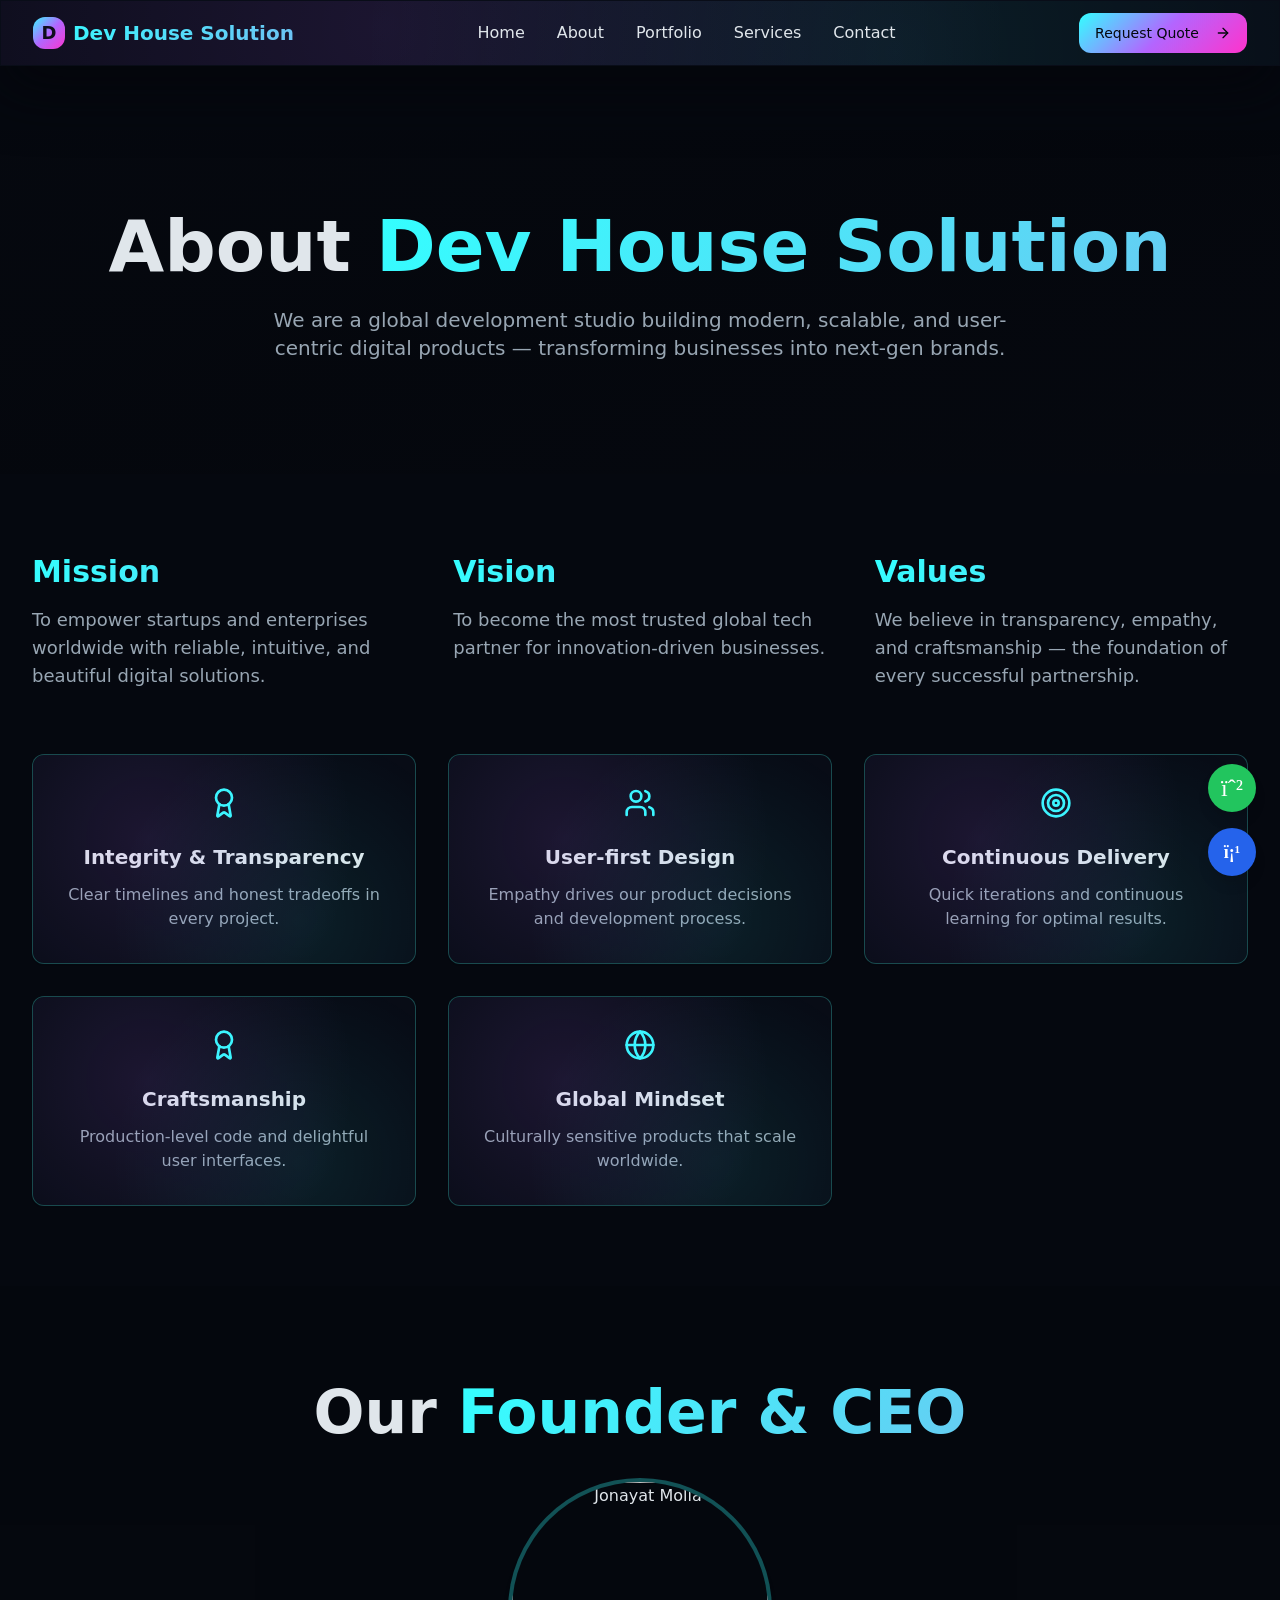
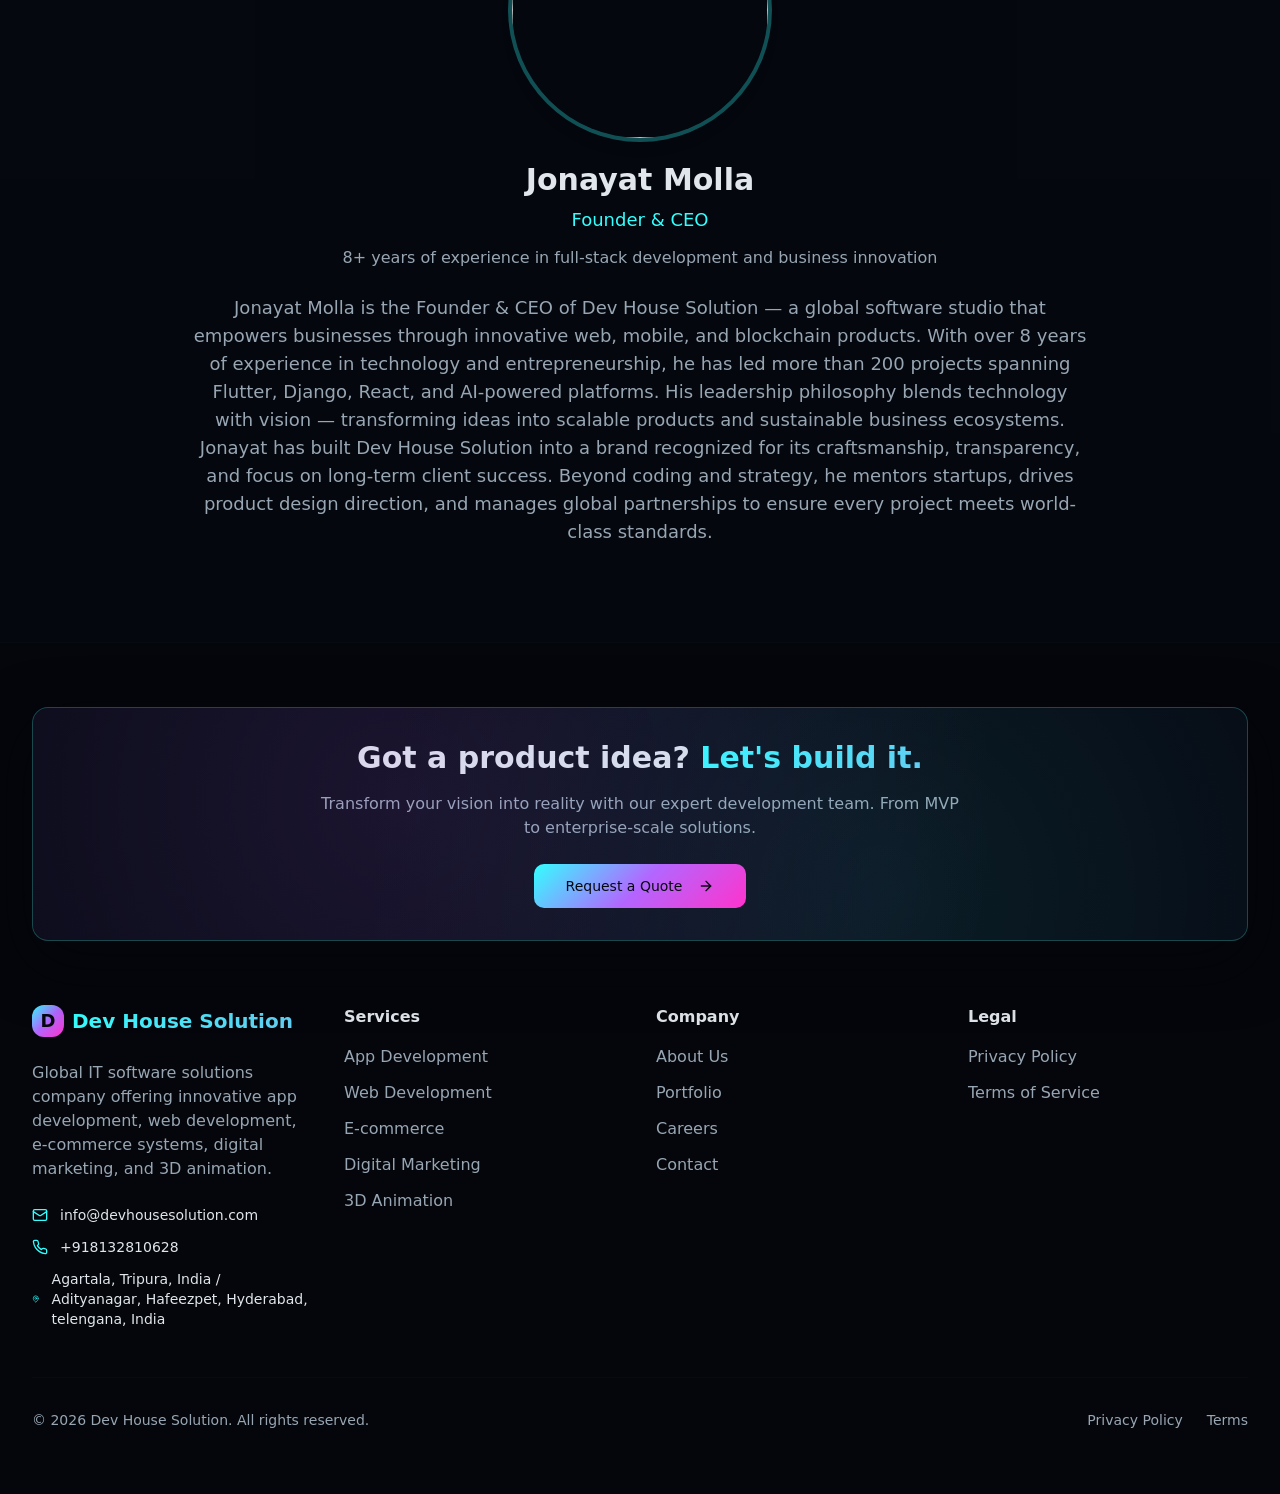
==== commit 3e4fa477: "Add files via upload" ====
--- a/about.html
+++ b/about.html
@@ -2,51 +2,16 @@
   <head>
     <meta charset="UTF-8" />
     <meta name="viewport" content="width=device-width, initial-scale=1.0" />
-
-    <!-- Google Tag Manager -->
-    <script
-      type="text/javascript"
-      async=""
-      src="https://www.googletagmanager.com/gtag/js?id=AW-16768688988&amp;cx=c&amp;gtm=4e6350h2"
-    ></script>
-    <script
-      async=""
-      src="https://www.googletagmanager.com/gtm.js?id=GTM-NRWQ4PHL"
-    ></script>
-    <script>
-      (function (w, d, s, l, i) {
-        w[l] = w[l] || [];
-        w[l].push({ "gtm.start": new Date().getTime(), event: "gtm.js" });
-        var f = d.getElementsByTagName(s)[0],
-          j = d.createElement(s),
-          dl = l != "dataLayer" ? "&l=" + l : "";
-        j.async = true;
-        j.src = "https://www.googletagmanager.com/gtm.js?id=" + i + dl;
-        f.parentNode.insertBefore(j, f);
-      })(window, document, "script", "dataLayer", "GTM-NRWQ4PHL");
-    </script>
-
-    <!-- Google Ads Conversion Tag -->
-    <script
-      async=""
-      src="https://www.googletagmanager.com/gtag/js?id=AW-16768688988"
-    ></script>
-    <script>
-      window.dataLayer = window.dataLayer || [];
-      function gtag() {
-        dataLayer.push(arguments);
-      }
-      gtag("js", new Date());
-      gtag("config", "AW-16768688988");
-    </script>
-
-    <title>Contact Us - Get Free Consultation | Dev House Solution</title>
+    <title>
+      About Jonayat Molla - Founder &amp; CEO | Dev House Solution | Dev House
+      Solution
+    </title>
     <script
       type="module"
       crossorigin=""
       src="/assets/index-BrxltR8o.js"
     ></script>
-    <link rel="stylesheet" crossorigin="" href="1.styles.css" />
+    <link rel="stylesheet" crossorigin="" href="styles.css" />
     <style type="text/css">
       :where(html[dir="ltr"]),
       :where([data-sonner-toaster][dir="ltr"]) {
@@ -699,77 +664,115 @@
         transform: scale(0.8) translate(-50%, -50%);
       }
     </style>
-    <script
-      type="text/javascript"
-      async=""
-      src="https://googleads.g.doubleclick.net/pagead/viewthroughconversion/16768688988/?random=1772878415722&amp;cv=11&amp;fst=1772878415722&amp;bg=ffffff&amp;guid=ON&amp;async=1&amp;en=gtag.config&amp;gtm=45be6341z89225479857za20gzb9225479857zd9225479857xec&amp;gcd=13l3l3l3l1l1&amp;dma=0&amp;tag_exp=103116026~103200004~115938465~115938468~116024733~117484252&amp;u_w=1536&amp;u_h=864&amp;url=https%3A%2F%2Fdevhousesolution.com%2Fportfolio&amp;frm=0&amp;tiba=Portfolio%20-%20Our%20Development%20Projects%20%7C%20Dev%20House%20Solution&amp;hn=www.googleadservices.com&amp;npa=0&amp;pscdl=noapi&amp;auid=816634310.1772690712&amp;uaa=x86&amp;uab=64&amp;uafvl=Not%253AA-Brand%3B99.0.0.0%7CGoogle%2520Chrome%3B145.0.7632.160%7CChromium%3B145.0.7632.160&amp;uamb=0&amp;uam=&amp;uap=Windows&amp;uapv=19.0.0&amp;uaw=0&amp;data=event%3Dgtag.config&amp;rfmt=3&amp;fmt=4"
-    ></script>
-    <script
-      type="text/javascript"
-      async=""
-      src="https://googleads.g.doubleclick.net/pagead/viewthroughconversion/16768688988/?random=1772878415742&amp;cv=11&amp;fst=1772878415742&amp;bg=ffffff&amp;guid=ON&amp;async=1&amp;en=gtag.config&amp;gtm=45be6341za20gzb9225479857zd9225479857xec&amp;gcd=13l3l3l3l1l1&amp;dma=0&amp;tag_exp=103116026~103200004~115938465~115938468~116024733~117484252&amp;u_w=1536&amp;u_h=864&amp;url=https%3A%2F%2Fdevhousesolution.com%2Fportfolio&amp;frm=0&amp;tiba=Portfolio%20-%20Our%20Development%20Projects%20%7C%20Dev%20House%20Solution&amp;hn=www.googleadservices.com&amp;npa=0&amp;pscdl=noapi&amp;auid=816634310.1772690712&amp;uaa=x86&amp;uab=64&amp;uafvl=Not%253AA-Brand%3B99.0.0.0%7CGoogle%2520Chrome%3B145.0.7632.160%7CChromium%3B145.0.7632.160&amp;uamb=0&amp;uam=&amp;uap=Windows&amp;uapv=19.0.0&amp;uaw=0&amp;data=event%3Dgtag.config&amp;rfmt=3&amp;fmt=4"
-    ></script>
     <meta property="og:type" content="website" data-rh="true" />
     <meta property="og:image" content="/assets/og-image.jpg" data-rh="true" />
     <meta property="og:site_name" content="Dev House Solution" data-rh="true" />
     <meta name="twitter:card" content="summary_large_image" data-rh="true" />
     <meta name="twitter:image" content="/assets/og-image.jpg" data-rh="true" />
+    <script
+      type="text/javascript"
+      async=""
+      src="https://googleads.g.doubleclick.net/pagead/viewthroughconversion/16768688988/?random=1773058299416&amp;cv=11&amp;fst=1773058299416&amp;bg=ffffff&amp;guid=ON&amp;async=1&amp;en=gtag.config&amp;gtm=45be6341za200xec&amp;gcd=13l3l3l3l1l1&amp;dma=0&amp;tag_exp=103116026~103200004~115938465~115938469~116024733~117484252&amp;u_w=1536&amp;u_h=864&amp;url=https%3A%2F%2Fdevhousesolution.com%2Fportfolio&amp;frm=0&amp;tiba=Portfolio%20-%20Our%20Development%20Projects%20%7C%20Dev%20House%20Solution&amp;hn=www.googleadservices.com&amp;npa=0&amp;pscdl=noapi&amp;auid=816634310.1772690712&amp;uaa=x86&amp;uab=64&amp;uafvl=Not%253AA-Brand%3B99.0.0.0%7CGoogle%2520Chrome%3B145.0.7632.160%7CChromium%3B145.0.7632.160&amp;uamb=0&amp;uam=&amp;uap=Windows&amp;uapv=19.0.0&amp;uaw=0&amp;data=event%3Dgtag.config&amp;rfmt=3&amp;fmt=4"
+    ></script>
+    <script
+      type="text/javascript"
+      async=""
+      src="https://googleads.g.doubleclick.net/pagead/viewthroughconversion/16768688988/?random=1773058299516&amp;cv=11&amp;fst=1773058299516&amp;bg=ffffff&amp;guid=ON&amp;async=1&amp;en=gtag.config&amp;gtm=45be6341z89225479857za200xec&amp;gcd=13l3l3l3l1l1&amp;dma=0&amp;tag_exp=103116026~103200004~115938465~115938469~116024733~117484252&amp;u_w=1536&amp;u_h=864&amp;url=https%3A%2F%2Fdevhousesolution.com%2Fportfolio&amp;frm=0&amp;tiba=Portfolio%20-%20Our%20Development%20Projects%20%7C%20Dev%20House%20Solution&amp;hn=www.googleadservices.com&amp;npa=0&amp;pscdl=noapi&amp;auid=816634310.1772690712&amp;uaa=x86&amp;uab=64&amp;uafvl=Not%253AA-Brand%3B99.0.0.0%7CGoogle%2520Chrome%3B145.0.7632.160%7CChromium%3B145.0.7632.160&amp;uamb=0&amp;uam=&amp;uap=Windows&amp;uapv=19.0.0&amp;uaw=0&amp;data=event%3Dgtag.config&amp;rfmt=3&amp;fmt=4"
+    ></script>
     <link
       rel="canonical"
-      href="https://devhousesolution.com/contact"
+      href="https://devhousesolution.com/about"
       data-rh="true"
     />
     <meta
       name="description"
-      content="Contact Dev House Solution for professional app development, web development, and digital marketing services. Free consultation available. Get in touch today!"
+      content="description" content="Divine Devs is a student-driven technology startup offering web development, app development, business analysis, data analytics, CAD design, and digital marketing solutions."
       data-rh="true"
     />
     <meta
       name="keywords"
-      content="contact dev house solution, hire app developers, web development quote, software development consultation, get project estimate"
+      content="Divine Devs, student startup technology company, web development, mobile app development, business analysis, data analytics, CAD design, digital marketing, software development company, student developers startup, tech startup services, modern website development, mobile application development, startup technology solutions"
       data-rh="true"
     />
     <meta
       property="og:title"
-      content="Contact Us - Get Free Consultation | Dev House Solution"
+      content="Divine Devs | Student Tech Startup Building Web & App Solutions"
       data-rh="true"
     />
     <meta
       property="og:description"
-      content="Contact Dev House Solution for professional app development, web development, and digital marketing services. Free consultation available. Get in touch today!"
+      content="Divine Devs is a student-powered tech startup turning ideas into real-world digital solutions through web development, app development, data analytics, CAD design, and digital marketing."
       data-rh="true"
     />
     <meta
       property="og:url"
-      content="https://devhousesolution.com/contact"
+      content="https://devhousesolution.com/about"
       data-rh="true"
     />
     <meta
       name="twitter:title"
-      content="Contact Us - Get Free Consultation | Dev House Solution"
+      content="About Jonayat Molla - Founder &amp; CEO | Dev House Solution | Dev House Solution"
       data-rh="true"
     />
     <meta
       name="twitter:description"
-      content="Contact Dev House Solution for professional app development, web development, and digital marketing services. Free consultation available. Get in touch today!"
+      content="Meet Jonayat Molla (also known as Jonayad) — Founder &amp; CEO of Dev House Solution, a leading software studio creating world-class apps and websites."
       data-rh="true"
     />
     <script type="application/ld+json" data-rh="true">
       {
         "@context": "https://schema.org",
-        "@type": "BreadcrumbList",
-        "itemListElement": [
+        "@graph": [
           {
-            "@type": "ListItem",
-            "position": 1,
-            "name": "Home",
-            "item": "https://devhousesolution.com/"
+            "@context": "https://schema.org",
+            "@type": "BreadcrumbList",
+            "itemListElement": [
+              {
+                "@type": "ListItem",
+                "position": 1,
+                "name": "Home",
+                "item": "https://devhousesolution.com/"
+              },
+              {
+                "@type": "ListItem",
+                "position": 2,
+                "name": "About",
+                "item": "https://devhousesolution.com/about"
+              }
+            ]
           },
           {
-            "@type": "ListItem",
-            "position": 2,
-            "name": "Contact",
-            "item": "https://devhousesolution.com/contact"
+            "@type": "Person",
+            "name": "Jonayat Molla",
+            "alternateName": ["Jonayad", "Jonayat"],
+            "jobTitle": "Founder & CEO",
+            "url": "https://devhousesolution.com/about",
+            "image": "https://globaleimi.com/wp-content/uploads/2025/09/WhatsApp-Image-2025-09-03-at-4.34.17-AM.jpeg",
+            "sameAs": [
+              "https://www.linkedin.com/in/jonayatmolla",
+              "https://x.com/jonayatmolla"
+            ],
+            "worksFor": {
+              "@type": "Organization",
+              "name": "Dev House Solution"
+            }
+          },
+          {
+            "@context": "https://schema.org",
+            "@type": "Organization",
+            "name": "Dev House Solution",
+            "description": "Professional app development, web development, e-commerce, digital marketing and 3D animation services",
+            "url": "https://devhousesolution.com",
+            "logo": "https://devhousesolution.com/favicon.ico",
+            "contactPoint": {
+              "@type": "ContactPoint",
+              "contactType": "Sales",
+              "email": "info@devhousesolution.com"
+            },
+            "sameAs": [
+              "https://www.linkedin.com/company/devhousesolution",
+              "https://twitter.com/devhousesolution"
+            ]
           }
         ]
       }
@@ -914,34 +917,71 @@
         <main class="flex-1">
           <div class="pt-16">
             <section
-              class="py-12 sm:py-16 md:py-20 bg-gradient-to-br from-background via-surface/50 to-background"
+              class="py-12 sm:py-16 md:py-20 bg-gradient-to-br from-background via-surface/50 to-background text-center"
             >
-              <div class="container mx-auto px-4 sm:px-6 lg:px-8 text-center">
+              <div class="container mx-auto px-4 sm:px-6 lg:px-8">
                 <h1
                   class="text-4xl sm:text-5xl md:text-6xl lg:text-7xl font-heading font-bold mb-4 sm:mb-6"
                 >
-                  Let's <span class="gradient-text">Connect</span>
+                  About <span class="gradient-text">Dev House Solution</span>
                 </h1>
                 <p
                   class="text-base sm:text-lg md:text-xl text-muted-foreground max-w-3xl mx-auto mb-6 sm:mb-8 px-4"
                 >
-                  Ready to bring your vision to life? Get in touch with our team
-                  for a free consultation and let's discuss how we can help you
-                  achieve your goals.
+                  We are a global development studio building modern, scalable,
+                  and user-centric digital products — transforming businesses
+                  into next-gen brands.
                 </p>
               </div>
             </section>
             <section class="py-12 sm:py-16 md:py-20">
               <div class="container mx-auto px-4 sm:px-6 lg:px-8">
                 <div
-                  class="grid grid-cols-1 sm:grid-cols-2 lg:grid-cols-4 gap-4 sm:gap-6 md:gap-8 mb-12 sm:mb-16 md:mb-20"
+                  class="grid grid-cols-1 md:grid-cols-2 lg:grid-cols-3 gap-8 sm:gap-10 md:gap-12 mb-16"
+                >
+                  <div class="text-center lg:text-left">
+                    <h2
+                      class="text-3xl font-heading font-bold mb-4 gradient-text"
+                    >
+                      Mission
+                    </h2>
+                    <p class="text-muted-foreground text-lg">
+                      To empower startups and enterprises worldwide with
+                      reliable, intuitive, and beautiful digital solutions.
+                    </p>
+                  </div>
+                  <div class="text-center lg:text-left">
+                    <h2
+                      class="text-3xl font-heading font-bold mb-4 gradient-text"
+                    >
+                      Vision
+                    </h2>
+                    <p class="text-muted-foreground text-lg">
+                      To become the most trusted global tech partner for
+                      innovation-driven businesses.
+                    </p>
+                  </div>
+                  <div class="text-center lg:text-left">
+                    <h2
+                      class="text-3xl font-heading font-bold mb-4 gradient-text"
+                    >
+                      Values
+                    </h2>
+                    <p class="text-muted-foreground text-lg">
+                      We believe in transparency, empathy, and craftsmanship —
+                      the foundation of every successful partnership.
+                    </p>
+                  </div>
+                </div>
+                <div
+                  class="grid grid-cols-1 sm:grid-cols-2 lg:grid-cols-3 gap-6 md:gap-8"
                 >
                   <div
-                    class="rounded-lg border bg-card text-card-foreground shadow-sm glass-elevated hover:shadow-glow transition-all duration-300 text-center animate-slide-up"
+                    class="rounded-lg border bg-card text-card-foreground shadow-sm glass-elevated hover:shadow-glow transition-all duration-300 animate-slide-up"
                     style="animation-delay: 0s"
                   >
-                    <div class="p-8">
-                      <div class="mb-4 flex justify-center">
+                    <div class="p-8 text-center">
+                      <div class="mb-6 flex justify-center">
                         <svg
                           xmlns="http://www.w3.org/2000/svg"
                           width="24"
@@ -952,35 +992,28 @@
                           stroke-width="2"
                           stroke-linecap="round"
                           stroke-linejoin="round"
-                          class="lucide lucide-mail h-6 w-6 text-primary"
+                          class="lucide lucide-award h-8 w-8 text-primary"
                         >
-                          <rect
-                            width="20"
-                            height="16"
-                            x="2"
-                            y="4"
-                            rx="2"
-                          ></rect>
                           <path
-                            d="m22 7-8.97 5.7a1.94 1.94 0 0 1-2.06 0L2 7"
+                            d="m15.477 12.89 1.515 8.526a.5.5 0 0 1-.81.47l-3.58-2.687a1 1 0 0 0-1.197 0l-3.586 2.686a.5.5 0 0 1-.81-.469l1.514-8.526"
                           ></path>
+                          <circle cx="12" cy="8" r="6"></circle>
                         </svg>
                       </div>
-                      <h3 class="font-heading font-semibold mb-2">Email Us</h3>
-                      <p class="text-foreground font-medium mb-1">
-                        info@devhousesolution.com
-                      </p>
-                      <p class="text-muted-foreground text-sm">
-                        Drop us a line anytime
+                      <h3 class="text-xl font-heading font-semibold mb-3">
+                        Integrity &amp; Transparency
+                      </h3>
+                      <p class="text-muted-foreground">
+                        Clear timelines and honest tradeoffs in every project.
                       </p>
                     </div>
                   </div>
                   <div
-                    class="rounded-lg border bg-card text-card-foreground shadow-sm glass-elevated hover:shadow-glow transition-all duration-300 text-center animate-slide-up"
+                    class="rounded-lg border bg-card text-card-foreground shadow-sm glass-elevated hover:shadow-glow transition-all duration-300 animate-slide-up"
                     style="animation-delay: 0.1s"
                   >
-                    <div class="p-8">
-                      <div class="mb-4 flex justify-center">
+                    <div class="p-8 text-center">
+                      <div class="mb-6 flex justify-center">
                         <svg
                           xmlns="http://www.w3.org/2000/svg"
                           width="24"
@@ -991,28 +1024,31 @@
                           stroke-width="2"
                           stroke-linecap="round"
                           stroke-linejoin="round"
-                          class="lucide lucide-phone h-6 w-6 text-primary"
+                          class="lucide lucide-users h-8 w-8 text-primary"
                         >
                           <path
-                            d="M22 16.92v3a2 2 0 0 1-2.18 2 19.79 19.79 0 0 1-8.63-3.07 19.5 19.5 0 0 1-6-6 19.79 19.79 0 0 1-3.07-8.67A2 2 0 0 1 4.11 2h3a2 2 0 0 1 2 1.72 12.84 12.84 0 0 0 .7 2.81 2 2 0 0 1-.45 2.11L8.09 9.91a16 16 0 0 0 6 6l1.27-1.27a2 2 0 0 1 2.11-.45 12.84 12.84 0 0 0 2.81.7A2 2 0 0 1 22 16.92z"
+                            d="M16 21v-2a4 4 0 0 0-4-4H6a4 4 0 0 0-4 4v2"
                           ></path>
+                          <circle cx="9" cy="7" r="4"></circle>
+                          <path d="M22 21v-2a4 4 0 0 0-3-3.87"></path>
+                          <path d="M16 3.13a4 4 0 0 1 0 7.75"></path>
                         </svg>
                       </div>
-                      <h3 class="font-heading font-semibold mb-2">Call Us</h3>
-                      <p class="text-foreground font-medium mb-1">
-                        +918132810628
-                      </p>
-                      <p class="text-muted-foreground text-sm">
-                        Mon-Fri 9AM-6PM EST
+                      <h3 class="text-xl font-heading font-semibold mb-3">
+                        User-first Design
+                      </h3>
+                      <p class="text-muted-foreground">
+                        Empathy drives our product decisions and development
+                        process.
                       </p>
                     </div>
                   </div>
                   <div
-                    class="rounded-lg border bg-card text-card-foreground shadow-sm glass-elevated hover:shadow-glow transition-all duration-300 text-center animate-slide-up"
+                    class="rounded-lg border bg-card text-card-foreground shadow-sm glass-elevated hover:shadow-glow transition-all duration-300 animate-slide-up"
                     style="animation-delay: 0.2s"
                   >
-                    <div class="p-8">
-                      <div class="mb-4 flex justify-center">
+                    <div class="p-8 text-center">
+                      <div class="mb-6 flex justify-center">
                         <svg
                           xmlns="http://www.w3.org/2000/svg"
                           width="24"
@@ -1023,30 +1059,28 @@
                           stroke-width="2"
                           stroke-linecap="round"
                           stroke-linejoin="round"
-                          class="lucide lucide-map-pin h-6 w-6 text-primary"
+                          class="lucide lucide-target h-8 w-8 text-primary"
                         >
-                          <path
-                            d="M20 10c0 4.993-5.539 10.193-7.399 11.799a1 1 0 0 1-1.202 0C9.539 20.193 4 14.993 4 10a8 8 0 0 1 16 0"
-                          ></path>
-                          <circle cx="12" cy="10" r="3"></circle>
+                          <circle cx="12" cy="12" r="10"></circle>
+                          <circle cx="12" cy="12" r="6"></circle>
+                          <circle cx="12" cy="12" r="2"></circle>
                         </svg>
                       </div>
-                      <h3 class="font-heading font-semibold mb-2">Location</h3>
-                      <p class="text-foreground font-medium mb-1">
-                        Agartala, Tripura, India / Adityanagar, Hafeezpet,
-                        Hyderabad, telengana, India
-                      </p>
-                      <p class="text-muted-foreground text-sm">
-                        Working across time zones
+                      <h3 class="text-xl font-heading font-semibold mb-3">
+                        Continuous Delivery
+                      </h3>
+                      <p class="text-muted-foreground">
+                        Quick iterations and continuous learning for optimal
+                        results.
                       </p>
                     </div>
                   </div>
                   <div
-                    class="rounded-lg border bg-card text-card-foreground shadow-sm glass-elevated hover:shadow-glow transition-all duration-300 text-center animate-slide-up"
+                    class="rounded-lg border bg-card text-card-foreground shadow-sm glass-elevated hover:shadow-glow transition-all duration-300 animate-slide-up"
                     style="animation-delay: 0.3s"
                   >
-                    <div class="p-8">
-                      <div class="mb-4 flex justify-center">
+                    <div class="p-8 text-center">
+                      <div class="mb-6 flex justify-center">
                         <svg
                           xmlns="http://www.w3.org/2000/svg"
                           width="24"
@@ -1057,546 +1091,110 @@
                           stroke-width="2"
                           stroke-linecap="round"
                           stroke-linejoin="round"
-                          class="lucide lucide-clock h-6 w-6 text-primary"
+                          class="lucide lucide-award h-8 w-8 text-primary"
+                        >
+                          <path
+                            d="m15.477 12.89 1.515 8.526a.5.5 0 0 1-.81.47l-3.58-2.687a1 1 0 0 0-1.197 0l-3.586 2.686a.5.5 0 0 1-.81-.469l1.514-8.526"
+                          ></path>
+                          <circle cx="12" cy="8" r="6"></circle>
+                        </svg>
+                      </div>
+                      <h3 class="text-xl font-heading font-semibold mb-3">
+                        Craftsmanship
+                      </h3>
+                      <p class="text-muted-foreground">
+                        Production-level code and delightful user interfaces.
+                      </p>
+                    </div>
+                  </div>
+                  <div
+                    class="rounded-lg border bg-card text-card-foreground shadow-sm glass-elevated hover:shadow-glow transition-all duration-300 animate-slide-up"
+                    style="animation-delay: 0.4s"
+                  >
+                    <div class="p-8 text-center">
+                      <div class="mb-6 flex justify-center">
+                        <svg
+                          xmlns="http://www.w3.org/2000/svg"
+                          width="24"
+                          height="24"
+                          viewBox="0 0 24 24"
+                          fill="none"
+                          stroke="currentColor"
+                          stroke-width="2"
+                          stroke-linecap="round"
+                          stroke-linejoin="round"
+                          class="lucide lucide-globe h-8 w-8 text-primary"
                         >
                           <circle cx="12" cy="12" r="10"></circle>
-                          <polyline points="12 6 12 12 16 14"></polyline>
+                          <path
+                            d="M12 2a14.5 14.5 0 0 0 0 20 14.5 14.5 0 0 0 0-20"
+                          ></path>
+                          <path d="M2 12h20"></path>
                         </svg>
                       </div>
-                      <h3 class="font-heading font-semibold mb-2">
-                        Response Time
+                      <h3 class="text-xl font-heading font-semibold mb-3">
+                        Global Mindset
                       </h3>
-                      <p class="text-foreground font-medium mb-1">
-                        Within 24 Hours
-                      </p>
-                      <p class="text-muted-foreground text-sm">
-                        We're quick to respond
+                      <p class="text-muted-foreground">
+                        Culturally sensitive products that scale worldwide.
                       </p>
                     </div>
                   </div>
                 </div>
               </div>
             </section>
-            <section class="py-12 sm:py-16 md:py-20 bg-surface/30">
-              <div class="container mx-auto px-4 sm:px-6 lg:px-8">
-                <div
-                  class="grid lg:grid-cols-2 gap-8 sm:gap-12 md:gap-16 items-start"
-                >
-                  <div class="animate-slide-up">
-                    <h2
-                      class="text-2xl sm:text-3xl md:text-4xl font-heading font-bold mb-4 sm:mb-6"
-                    >
-                      Start Your <span class="gradient-text">Project</span>
-                    </h2>
-                    <p
-                      class="text-sm sm:text-base text-muted-foreground mb-6 sm:mb-8"
-                    >
-                      Fill out the form below and we'll get back to you within
-                      24 hours with a detailed proposal and next steps for your
-                      project.
-                    </p>
-                    <div
-                      class="rounded-lg border bg-card text-card-foreground shadow-sm glass-elevated"
-                    >
-                      <div class="p-4 sm:p-6 md:p-8">
-                        <form class="space-y-4 sm:space-y-6">
-                          <div class="grid grid-cols-1 md:grid-cols-2 gap-4">
-                            <div class="space-y-2">
-                              <label
-                                class="text-sm font-medium leading-none peer-disabled:cursor-not-allowed peer-disabled:opacity-70"
-                                for="name"
-                                >Name *</label
-                              ><input
-                                class="flex h-10 w-full rounded-md border-input bg-background px-3 py-2 text-base ring-offset-background file:border-0 file:bg-transparent file:text-sm file:font-medium file:text-foreground placeholder:text-muted-foreground focus-visible:outline-none focus-visible:ring-2 focus-visible:ring-ring focus-visible:ring-offset-2 disabled:cursor-not-allowed disabled:opacity-50 md:text-sm glass border-0"
-                                id="name"
-                                placeholder="Your full name"
-                                required=""
-                                value=""
-                              />
-                            </div>
-                            <div class="space-y-2">
-                              <label
-                                class="text-sm font-medium leading-none peer-disabled:cursor-not-allowed peer-disabled:opacity-70"
-                                for="email"
-                                >Email *</label
-                              ><input
-                                type="email"
-                                class="flex h-10 w-full rounded-md border-input bg-background px-3 py-2 text-base ring-offset-background file:border-0 file:bg-transparent file:text-sm file:font-medium file:text-foreground placeholder:text-muted-foreground focus-visible:outline-none focus-visible:ring-2 focus-visible:ring-ring focus-visible:ring-offset-2 disabled:cursor-not-allowed disabled:opacity-50 md:text-sm glass border-0"
-                                id="email"
-                                placeholder="your@email.com"
-                                required=""
-                                value=""
-                              />
-                            </div>
-                          </div>
-                          <div class="grid grid-cols-1 md:grid-cols-2 gap-4">
-                            <div class="space-y-2">
-                              <label
-                                class="text-sm font-medium leading-none peer-disabled:cursor-not-allowed peer-disabled:opacity-70"
-                                for="phone"
-                                >Phone</label
-                              ><input
-                                class="flex h-10 w-full rounded-md border-input bg-background px-3 py-2 text-base ring-offset-background file:border-0 file:bg-transparent file:text-sm file:font-medium file:text-foreground placeholder:text-muted-foreground focus-visible:outline-none focus-visible:ring-2 focus-visible:ring-ring focus-visible:ring-offset-2 disabled:cursor-not-allowed disabled:opacity-50 md:text-sm glass border-0"
-                                id="phone"
-                                placeholder="+918132810628"
-                                value=""
-                              />
-                            </div>
-                            <div class="space-y-2">
-                              <label
-                                class="text-sm font-medium leading-none peer-disabled:cursor-not-allowed peer-disabled:opacity-70"
-                                for="service"
-                                >Service Interested In *</label
-                              ><button
-                                type="button"
-                                role="combobox"
-                                aria-controls="radix-:rs:"
-                                aria-expanded="false"
-                                aria-required="true"
-                                aria-autocomplete="none"
-                                dir="ltr"
-                                data-state="closed"
-                                data-placeholder=""
-                                class="flex h-10 w-full items-center justify-between rounded-md border-input bg-background px-3 py-2 text-sm ring-offset-background placeholder:text-muted-foreground focus:outline-none focus:ring-2 focus:ring-ring focus:ring-offset-2 disabled:cursor-not-allowed disabled:opacity-50 [&amp;&gt;span]:line-clamp-1 glass border-0"
-                              >
-                                <span style="pointer-events: none"
-                                  >Select a service</span
-                                ><svg
-                                  xmlns="http://www.w3.org/2000/svg"
-                                  width="24"
-                                  height="24"
-                                  viewBox="0 0 24 24"
-                                  fill="none"
-                                  stroke="currentColor"
-                                  stroke-width="2"
-                                  stroke-linecap="round"
-                                  stroke-linejoin="round"
-                                  class="lucide lucide-chevron-down h-4 w-4 opacity-50"
-                                  aria-hidden="true"
-                                >
-                                  <path d="m6 9 6 6 6-6"></path>
-                                </svg></button
-                              ><select
-                                aria-hidden="true"
-                                required=""
-                                tabindex="-1"
-                                style="
-                                  position: absolute;
-                                  border: 0px;
-                                  width: 1px;
-                                  height: 1px;
-                                  padding: 0px;
-                                  margin: -1px;
-                                  overflow: hidden;
-                                  clip: rect(0px, 0px, 0px, 0px);
-                                  white-space: nowrap;
-                                  overflow-wrap: normal;
-                                "
-                              >
-                                <option value=""></option>
-                                <option value="App Development">
-                                  App Development
-                                </option>
-                                <option value="Web Development">
-                                  Web Development
-                                </option>
-                                <option value="E-commerce">E-commerce</option>
-                                <option value="SEO/Marketing">
-                                  SEO/Marketing
-                                </option>
-                                <option value="3D Animation">
-                                  3D Animation
-                                </option>
-                                <option value="Other">Other</option>
-                              </select>
-                            </div>
-                          </div>
-                          <div class="grid grid-cols-1 md:grid-cols-2 gap-4">
-                            <div class="space-y-2">
-                              <label
-                                class="text-sm font-medium leading-none peer-disabled:cursor-not-allowed peer-disabled:opacity-70"
-                                for="budget"
-                                >Project Budget</label
-                              ><button
-                                type="button"
-                                role="combobox"
-                                aria-controls="radix-:rt:"
-                                aria-expanded="false"
-                                aria-autocomplete="none"
-                                dir="ltr"
-                                data-state="closed"
-                                data-placeholder=""
-                                class="flex h-10 w-full items-center justify-between rounded-md border-input bg-background px-3 py-2 text-sm ring-offset-background placeholder:text-muted-foreground focus:outline-none focus:ring-2 focus:ring-ring focus:ring-offset-2 disabled:cursor-not-allowed disabled:opacity-50 [&amp;&gt;span]:line-clamp-1 glass border-0"
-                              >
-                                <span style="pointer-events: none"
-                                  >Select budget range</span
-                                ><svg
-                                  xmlns="http://www.w3.org/2000/svg"
-                                  width="24"
-                                  height="24"
-                                  viewBox="0 0 24 24"
-                                  fill="none"
-                                  stroke="currentColor"
-                                  stroke-width="2"
-                                  stroke-linecap="round"
-                                  stroke-linejoin="round"
-                                  class="lucide lucide-chevron-down h-4 w-4 opacity-50"
-                                  aria-hidden="true"
-                                >
-                                  <path d="m6 9 6 6 6-6"></path>
-                                </svg></button
-                              ><select
-                                aria-hidden="true"
-                                tabindex="-1"
-                                style="
-                                  position: absolute;
-                                  border: 0px;
-                                  width: 1px;
-                                  height: 1px;
-                                  padding: 0px;
-                                  margin: -1px;
-                                  overflow: hidden;
-                                  clip: rect(0px, 0px, 0px, 0px);
-                                  white-space: nowrap;
-                                  overflow-wrap: normal;
-                                "
-                              >
-                                <option value=""></option>
-                                <option value="Under $10,000">
-                                  Under $10,000
-                                </option>
-                                <option value="$10,000 - $25,000">
-                                  $10,000 - $25,000
-                                </option>
-                                <option value="$25,000 - $50,000">
-                                  $25,000 - $50,000
-                                </option>
-                                <option value="$50,000 - $100,000">
-                                  $50,000 - $100,000
-                                </option>
-                                <option value="$100,000+">$100,000+</option>
-                                <option value="Let's discuss">
-                                  Let's discuss
-                                </option>
-                              </select>
-                            </div>
-                            <div class="space-y-2">
-                              <label
-                                class="text-sm font-medium leading-none peer-disabled:cursor-not-allowed peer-disabled:opacity-70"
-                                for="startDate"
-                                >Preferred Start Date</label
-                              ><input
-                                type="date"
-                                class="flex h-10 w-full rounded-md border-input bg-background px-3 py-2 text-base ring-offset-background file:border-0 file:bg-transparent file:text-sm file:font-medium file:text-foreground placeholder:text-muted-foreground focus-visible:outline-none focus-visible:ring-2 focus-visible:ring-ring focus-visible:ring-offset-2 disabled:cursor-not-allowed disabled:opacity-50 md:text-sm glass border-0"
-                                id="startDate"
-                                value=""
-                              />
-                            </div>
-                          </div>
-                          <div class="space-y-2">
-                            <label
-                              class="text-sm font-medium leading-none peer-disabled:cursor-not-allowed peer-disabled:opacity-70"
-                              for="message"
-                              >Project Details *</label
-                            ><textarea
-                              class="flex min-h-[80px] w-full rounded-md border-input bg-background px-3 py-2 text-sm ring-offset-background placeholder:text-muted-foreground focus-visible:outline-none focus-visible:ring-2 focus-visible:ring-ring focus-visible:ring-offset-2 disabled:cursor-not-allowed disabled:opacity-50 glass border-0 resize-none"
-                              id="message"
-                              placeholder="Tell us about your project goals, requirements, and any specific features you have in mind..."
-                              rows="4"
-                              required=""
-                            ></textarea>
-                          </div>
-                          <div class="flex items-start space-x-2">
-                            <button
-                              type="button"
-                              role="checkbox"
-                              aria-checked="false"
-                              data-state="unchecked"
-                              value="on"
-                              class="peer h-4 w-4 shrink-0 rounded-sm border border-primary ring-offset-background data-[state=checked]:bg-primary data-[state=checked]:text-primary-foreground focus-visible:outline-none focus-visible:ring-2 focus-visible:ring-ring focus-visible:ring-offset-2 disabled:cursor-not-allowed disabled:opacity-50 mt-1"
-                              id="consent"
-                            ></button
-                            ><input
-                              type="checkbox"
-                              aria-hidden="true"
-                              tabindex="-1"
-                              value="on"
-                              style="
-                                position: absolute;
-                                pointer-events: none;
-                                opacity: 0;
-                                margin: 0px;
-                                transform: translateX(-100%);
-                                width: 16px;
-                                height: 16px;
-                              "
-                            /><label
-                              class="font-medium peer-disabled:cursor-not-allowed peer-disabled:opacity-70 text-sm text-muted-foreground"
-                              for="consent"
-                              >I agree to be contacted regarding my inquiry and
-                              understand that Dev House Solution will use my
-                              information in accordance with their privacy
-                              policy. *</label
-                            >
-                          </div>
-                          <button
-                            class="inline-flex items-center justify-center gap-2 whitespace-nowrap text-sm transition-all duration-300 focus-visible:outline-none focus-visible:ring-2 focus-visible:ring-ring focus-visible:ring-offset-2 disabled:pointer-events-none disabled:opacity-50 [&amp;_svg]:pointer-events-none [&amp;_svg]:size-4 [&amp;_svg]:shrink-0 relative overflow-hidden bg-gradient-hero text-background font-semibold hover:shadow-neon hover:scale-105 shadow-elevated neon-glow h-11 rounded-md px-8 w-full group"
-                            type="submit"
-                          >
-                            Send Message<svg
-                              xmlns="http://www.w3.org/2000/svg"
-                              width="24"
-                              height="24"
-                              viewBox="0 0 24 24"
-                              fill="none"
-                              stroke="currentColor"
-                              stroke-width="2"
-                              stroke-linecap="round"
-                              stroke-linejoin="round"
-                              class="lucide lucide-send ml-2 h-4 w-4 group-hover:translate-x-1 transition-transform"
-                            >
-                              <path
-                                d="M14.536 21.686a.5.5 0 0 0 .937-.024l6.5-19a.496.496 0 0 0-.635-.635l-19 6.5a.5.5 0 0 0-.024.937l7.93 3.18a2 2 0 0 1 1.112 1.11z"
-                              ></path>
-                              <path d="m21.854 2.147-10.94 10.939"></path>
-                            </svg>
-                          </button>
-                        </form>
-                      </div>
-                    </div>
-                  </div>
-                  <div class="animate-slide-up" style="animation-delay: 0.2s">
-                    <div class="sticky top-24">
-                      <div
-                        class="rounded-lg border bg-card text-card-foreground shadow-sm glass-elevated mb-8"
-                      >
-                        <div class="p-8 text-center">
-                          <svg
-                            xmlns="http://www.w3.org/2000/svg"
-                            width="24"
-                            height="24"
-                            viewBox="0 0 24 24"
-                            fill="none"
-                            stroke="currentColor"
-                            stroke-width="2"
-                            stroke-linecap="round"
-                            stroke-linejoin="round"
-                            class="lucide lucide-calendar h-12 w-12 text-primary mx-auto mb-4"
-                          >
-                            <path d="M8 2v4"></path>
-                            <path d="M16 2v4"></path>
-                            <rect
-                              width="18"
-                              height="18"
-                              x="3"
-                              y="4"
-                              rx="2"
-                            ></rect>
-                            <path d="M3 10h18"></path>
-                          </svg>
-                          <h3 class="text-xl font-heading font-semibold mb-4">
-                            Book a Free Discovery Call
-                          </h3>
-                          <p class="text-muted-foreground mb-6">
-                            Prefer to talk? Schedule a 30-minute discovery call
-                            to discuss your project in detail.
-                          </p>
-                          <a
-                            href="https://calendly.com/devhousesolutions3/30min"
-                            target="_blank"
-                            rel="noopener noreferrer"
-                            class="block"
-                            ><button
-                              class="inline-flex items-center justify-center gap-2 whitespace-nowrap rounded-xl text-sm font-medium transition-all duration-300 focus-visible:outline-none focus-visible:ring-2 focus-visible:ring-ring focus-visible:ring-offset-2 disabled:pointer-events-none disabled:opacity-50 [&amp;_svg]:pointer-events-none [&amp;_svg]:size-4 [&amp;_svg]:shrink-0 relative overflow-hidden glass hover:glass-elevated hover:shadow-hologram border-0 backdrop-blur-xl h-10 px-4 py-2 w-full group"
-                            >
-                              Schedule Call<svg
-                                xmlns="http://www.w3.org/2000/svg"
-                                width="24"
-                                height="24"
-                                viewBox="0 0 24 24"
-                                fill="none"
-                                stroke="currentColor"
-                                stroke-width="2"
-                                stroke-linecap="round"
-                                stroke-linejoin="round"
-                                class="lucide lucide-arrow-right ml-2 h-4 w-4 group-hover:translate-x-1 transition-transform"
-                              >
-                                <path d="M5 12h14"></path>
-                                <path d="m12 5 7 7-7 7"></path>
-                              </svg></button
-                          ></a>
-                        </div>
-                      </div>
-                      <div
-                        class="rounded-lg border bg-card text-card-foreground shadow-sm glass-elevated"
-                      >
-                        <div class="p-8">
-                          <h3 class="text-xl font-heading font-semibold mb-4">
-                            What Happens Next?
-                          </h3>
-                          <div class="space-y-4">
-                            <div class="flex items-start space-x-3">
-                              <div
-                                class="w-8 h-8 bg-gradient-hero rounded-full flex items-center justify-center text-sm font-bold text-background flex-shrink-0"
-                              >
-                                1
-                              </div>
-                              <div>
-                                <p class="font-medium">Initial Response</p>
-                                <p class="text-sm text-muted-foreground">
-                                  We'll email you within 24 hours
-                                </p>
-                              </div>
-                            </div>
-                            <div class="flex items-start space-x-3">
-                              <div
-                                class="w-8 h-8 bg-gradient-hero rounded-full flex items-center justify-center text-sm font-bold text-background flex-shrink-0"
-                              >
-                                2
-                              </div>
-                              <div>
-                                <p class="font-medium">Discovery Call</p>
-                                <p class="text-sm text-muted-foreground">
-                                  Detailed discussion about your needs
-                                </p>
-                              </div>
-                            </div>
-                            <div class="flex items-start space-x-3">
-                              <div
-                                class="w-8 h-8 bg-gradient-hero rounded-full flex items-center justify-center text-sm font-bold text-background flex-shrink-0"
-                              >
-                                3
-                              </div>
-                              <div>
-                                <p class="font-medium">Proposal</p>
-                                <p class="text-sm text-muted-foreground">
-                                  Custom proposal with timeline &amp; pricing
-                                </p>
-                              </div>
-                            </div>
-                          </div>
-                        </div>
-                      </div>
-                    </div>
-                  </div>
-                </div>
-              </div>
-            </section>
-            <section class="py-12 sm:py-16 md:py-20">
+            <section class="py-16 sm:py-20 md:py-24 bg-surface/30">
               <div class="container mx-auto px-4 sm:px-6 lg:px-8 text-center">
                 <h2
-                  class="text-2xl sm:text-3xl md:text-4xl font-heading font-bold mb-4 sm:mb-6"
+                  class="text-4xl sm:text-5xl md:text-6xl font-heading font-bold mb-8 sm:mb-10"
                 >
-                  Other Ways to <span class="gradient-text">Reach Us</span>
+                  Our <span class="gradient-text">Founder &amp; CEO</span>
                 </h2>
-                <p
-                  class="text-base sm:text-lg md:text-xl text-muted-foreground mb-8 sm:mb-10 md:mb-12 max-w-2xl mx-auto px-4"
-                >
-                  Choose the communication method that works best for you.
-                </p>
-                <div
-                  class="grid grid-cols-1 sm:grid-cols-2 md:grid-cols-3 gap-4 sm:gap-6 md:gap-8 max-w-4xl mx-auto"
-                >
+                <div class="max-w-5xl mx-auto">
                   <div
-                    class="rounded-lg border bg-card text-card-foreground shadow-sm glass-elevated hover:shadow-glow transition-all duration-300 p-6"
+                    class="flex flex-col items-center justify-center text-center"
                   >
-                    <div class="text-center">
-                      <svg
-                        xmlns="http://www.w3.org/2000/svg"
-                        width="24"
-                        height="24"
-                        viewBox="0 0 24 24"
-                        fill="none"
-                        stroke="currentColor"
-                        stroke-width="2"
-                        stroke-linecap="round"
-                        stroke-linejoin="round"
-                        class="lucide lucide-mail h-8 w-8 text-primary mx-auto mb-4"
-                      >
-                        <rect width="20" height="16" x="2" y="4" rx="2"></rect>
-                        <path
-                          d="m22 7-8.97 5.7a1.94 1.94 0 0 1-2.06 0L2 7"
-                        ></path>
-                      </svg>
-                      <h3 class="font-heading font-semibold mb-2">
-                        Direct Email
-                      </h3>
-                      <p class="text-muted-foreground text-sm mb-4">
-                        For detailed project discussions
-                      </p>
-                      <button
-                        class="inline-flex items-center justify-center gap-2 whitespace-nowrap text-sm font-medium transition-all duration-300 focus-visible:outline-none focus-visible:ring-2 focus-visible:ring-ring focus-visible:ring-offset-2 disabled:pointer-events-none disabled:opacity-50 [&amp;_svg]:pointer-events-none [&amp;_svg]:size-4 [&amp;_svg]:shrink-0 relative overflow-hidden border border-border/50 bg-background/50 backdrop-blur-sm hover:bg-primary/10 hover:border-primary/50 h-9 rounded-md px-3"
-                      >
-                        info@devhousesolution.com
-                      </button>
+                    <div
+                      class="w-48 h-48 sm:w-56 sm:h-56 md:w-64 md:h-64 rounded-full overflow-hidden ring-4 ring-primary/30 mb-6 shadow-lg hover:shadow-xl transition-all duration-300"
+                    >
+                      <img
+                        src="https://globaleimi.com/wp-content/uploads/2025/09/WhatsApp-Image-2025-09-03-at-4.34.17-AM.jpeg"
+                        alt="Jonayat Molla"
+                        class="w-full h-full object-cover"
+                      />
                     </div>
-                  </div>
-                  <div
-                    class="rounded-lg border bg-card text-card-foreground shadow-sm glass-elevated hover:shadow-glow transition-all duration-300 p-6"
-                  >
-                    <div class="text-center">
-                      <svg
-                        xmlns="http://www.w3.org/2000/svg"
-                        width="24"
-                        height="24"
-                        viewBox="0 0 24 24"
-                        fill="none"
-                        stroke="currentColor"
-                        stroke-width="2"
-                        stroke-linecap="round"
-                        stroke-linejoin="round"
-                        class="lucide lucide-phone h-8 w-8 text-primary mx-auto mb-4"
-                      >
-                        <path
-                          d="M22 16.92v3a2 2 0 0 1-2.18 2 19.79 19.79 0 0 1-8.63-3.07 19.5 19.5 0 0 1-6-6 19.79 19.79 0 0 1-3.07-8.67A2 2 0 0 1 4.11 2h3a2 2 0 0 1 2 1.72 12.84 12.84 0 0 0 .7 2.81 2 2 0 0 1-.45 2.11L8.09 9.91a16 16 0 0 0 6 6l1.27-1.27a2 2 0 0 1 2.11-.45 12.84 12.84 0 0 0 2.81.7A2 2 0 0 1 22 16.92z"
-                        ></path>
-                      </svg>
-                      <h3 class="font-heading font-semibold mb-2">
-                        Phone Call
-                      </h3>
-                      <p class="text-muted-foreground text-sm mb-4">
-                        Quick questions and consultations
-                      </p>
-                      <button
-                        class="inline-flex items-center justify-center gap-2 whitespace-nowrap text-sm font-medium transition-all duration-300 focus-visible:outline-none focus-visible:ring-2 focus-visible:ring-ring focus-visible:ring-offset-2 disabled:pointer-events-none disabled:opacity-50 [&amp;_svg]:pointer-events-none [&amp;_svg]:size-4 [&amp;_svg]:shrink-0 relative overflow-hidden border border-border/50 bg-background/50 backdrop-blur-sm hover:bg-primary/10 hover:border-primary/50 h-9 rounded-md px-3"
-                      >
-                        +918132810628
-                      </button>
-                    </div>
-                  </div>
-                  <div
-                    class="rounded-lg border bg-card text-card-foreground shadow-sm glass-elevated hover:shadow-glow transition-all duration-300 p-6"
-                  >
-                    <div class="text-center">
-                      <svg
-                        xmlns="http://www.w3.org/2000/svg"
-                        width="24"
-                        height="24"
-                        viewBox="0 0 24 24"
-                        fill="none"
-                        stroke="currentColor"
-                        stroke-width="2"
-                        stroke-linecap="round"
-                        stroke-linejoin="round"
-                        class="lucide lucide-calendar h-8 w-8 text-primary mx-auto mb-4"
-                      >
-                        <path d="M8 2v4"></path>
-                        <path d="M16 2v4"></path>
-                        <rect width="18" height="18" x="3" y="4" rx="2"></rect>
-                        <path d="M3 10h18"></path>
-                      </svg>
-                      <h3 class="font-heading font-semibold mb-2">
-                        Video Call
-                      </h3>
-                      <p class="text-muted-foreground text-sm mb-4">
-                        Face-to-face project planning
-                      </p>
-                      <button
-                        class="inline-flex items-center justify-center gap-2 whitespace-nowrap text-sm font-medium transition-all duration-300 focus-visible:outline-none focus-visible:ring-2 focus-visible:ring-ring focus-visible:ring-offset-2 disabled:pointer-events-none disabled:opacity-50 [&amp;_svg]:pointer-events-none [&amp;_svg]:size-4 [&amp;_svg]:shrink-0 relative overflow-hidden border border-border/50 bg-background/50 backdrop-blur-sm hover:bg-primary/10 hover:border-primary/50 h-9 rounded-md px-3"
-                      >
-                        Schedule Meeting
-                      </button>
-                    </div>
+                    <h3
+                      class="text-2xl sm:text-3xl font-heading font-semibold mb-2"
+                    >
+                      Jonayat Molla
+                    </h3>
+                    <p class="text-primary font-medium mb-3 text-lg">
+                      Founder &amp; CEO
+                    </p>
+                    <p
+                      class="text-muted-foreground text-sm sm:text-base mb-6 max-w-3xl"
+                    >
+                      8+ years of experience in full-stack development and
+                      business innovation
+                    </p>
+                    <p
+                      class="text-muted-foreground text-base sm:text-lg leading-relaxed max-w-4xl mx-auto"
+                    >
+                      Jonayat Molla is the Founder &amp; CEO of Dev House
+                      Solution — a global software studio that empowers
+                      businesses through innovative web, mobile, and blockchain
+                      products. With over 8 years of experience in technology
+                      and entrepreneurship, he has led more than 200 projects
+                      spanning Flutter, Django, React, and AI-powered platforms.
+                      His leadership philosophy blends technology with vision —
+                      transforming ideas into scalable products and sustainable
+                      business ecosystems. Jonayat has built Dev House Solution
+                      into a brand recognized for its craftsmanship,
+                      transparency, and focus on long-term client success.
+                      Beyond coding and strategy, he mentors startups, drives
+                      product design direction, and manages global partnerships
+                      to ensure every project meets world-class standards.
+                    </p>
                   </div>
                 </div>
               </div>
--- a/styles.css
+++ b/styles.css
@@ -0,0 +1,13005 @@
+*,
+:before,
+:after {
+  --tw-border-spacing-x: 0;
+  --tw-border-spacing-y: 0;
+  --tw-translate-x: 0;
+  --tw-translate-y: 0;
+  --tw-rotate: 0;
+  --tw-skew-x: 0;
+  --tw-skew-y: 0;
+  --tw-scale-x: 1;
+  --tw-scale-y: 1;
+  --tw-pan-x: ;
+  --tw-pan-y: ;
+  --tw-pinch-zoom: ;
+  --tw-scroll-snap-strictness: proximity;
+  --tw-gradient-from-position: ;
+  --tw-gradient-via-position: ;
+  --tw-gradient-to-position: ;
+  --tw-ordinal: ;
+  --tw-slashed-zero: ;
+  --tw-numeric-figure: ;
+  --tw-numeric-spacing: ;
+  --tw-numeric-fraction: ;
+  --tw-ring-inset: ;
+  --tw-ring-offset-width: 0px;
+  --tw-ring-offset-color: #fff;
+  --tw-ring-color: rgb(59 130 246 / 0.5);
+  --tw-ring-offset-shadow: 0 0 #0000;
+  --tw-ring-shadow: 0 0 #0000;
+  --tw-shadow: 0 0 #0000;
+  --tw-shadow-colored: 0 0 #0000;
+  --tw-blur: ;
+  --tw-brightness: ;
+  --tw-contrast: ;
+  --tw-grayscale: ;
+  --tw-hue-rotate: ;
+  --tw-invert: ;
+  --tw-saturate: ;
+  --tw-sepia: ;
+  --tw-drop-shadow: ;
+  --tw-backdrop-blur: ;
+  --tw-backdrop-brightness: ;
+  --tw-backdrop-contrast: ;
+  --tw-backdrop-grayscale: ;
+  --tw-backdrop-hue-rotate: ;
+  --tw-backdrop-invert: ;
+  --tw-backdrop-opacity: ;
+  --tw-backdrop-saturate: ;
+  --tw-backdrop-sepia: ;
+  --tw-contain-size: ;
+  --tw-contain-layout: ;
+  --tw-contain-paint: ;
+  --tw-contain-style: 
+;
+}
+
+::backdrop {
+  --tw-border-spacing-x: 0;
+  --tw-border-spacing-y: 0;
+  --tw-translate-x: 0;
+  --tw-translate-y: 0;
+  --tw-rotate: 0;
+  --tw-skew-x: 0;
+  --tw-skew-y: 0;
+  --tw-scale-x: 1;
+  --tw-scale-y: 1;
+  --tw-pan-x: ;
+  --tw-pan-y: ;
+  --tw-pinch-zoom: ;
+  --tw-scroll-snap-strictness: proximity;
+  --tw-gradient-from-position: ;
+  --tw-gradient-via-position: ;
+  --tw-gradient-to-position: ;
+  --tw-ordinal: ;
+  --tw-slashed-zero: ;
+  --tw-numeric-figure: ;
+  --tw-numeric-spacing: ;
+  --tw-numeric-fraction: ;
+  --tw-ring-inset: ;
+  --tw-ring-offset-width: 0px;
+  --tw-ring-offset-color: #fff;
+  --tw-ring-color: rgb(59 130 246 / 0.5);
+  --tw-ring-offset-shadow: 0 0 #0000;
+  --tw-ring-shadow: 0 0 #0000;
+  --tw-shadow: 0 0 #0000;
+  --tw-shadow-colored: 0 0 #0000;
+  --tw-blur: ;
+  --tw-brightness: ;
+  --tw-contrast: ;
+  --tw-grayscale: ;
+  --tw-hue-rotate: ;
+  --tw-invert: ;
+  --tw-saturate: ;
+  --tw-sepia: ;
+  --tw-drop-shadow: ;
+  --tw-backdrop-blur: ;
+  --tw-backdrop-brightness: ;
+  --tw-backdrop-contrast: ;
+  --tw-backdrop-grayscale: ;
+  --tw-backdrop-hue-rotate: ;
+  --tw-backdrop-invert: ;
+  --tw-backdrop-opacity: ;
+  --tw-backdrop-saturate: ;
+  --tw-backdrop-sepia: ;
+  --tw-contain-size: ;
+  --tw-contain-layout: ;
+  --tw-contain-paint: ;
+  --tw-contain-style: 
+;
+}
+
+*,
+:before,
+:after {
+  box-sizing: border-box;
+  border-width: 0;
+  border-style: solid;
+  border-color: #e5e7eb;
+}
+
+:before,
+:after {
+  --tw-content: "";
+}
+
+html,
+:host {
+  line-height: 1.5;
+  -webkit-text-size-adjust: 100%;
+  -moz-tab-size: 4;
+  -o-tab-size: 4;
+  tab-size: 4;
+  font-family:
+    ui-sans-serif,
+    system-ui,
+    sans-serif,
+    "Apple Color Emoji",
+    "Segoe UI Emoji",
+    Segoe UI Symbol,
+    "Noto Color Emoji";
+  font-feature-settings: normal;
+  font-variation-settings: normal;
+  -webkit-tap-highlight-color: transparent;
+}
+
+body {
+  margin: 0;
+  line-height: inherit;
+}
+
+hr {
+  height: 0;
+  color: inherit;
+  border-top-width: 1px;
+}
+
+abbr:where([title]) {
+  -webkit-text-decoration: underline dotted;
+  text-decoration: underline dotted;
+}
+
+h1,
+h2,
+h3,
+h4,
+h5,
+h6 {
+  font-size: inherit;
+  font-weight: inherit;
+}
+
+a {
+  color: inherit;
+  text-decoration: inherit;
+}
+
+b,
+strong {
+  font-weight: bolder;
+}
+
+code,
+kbd,
+samp,
+pre {
+  font-family:
+    ui-monospace,
+    SFMono-Regular,
+    Menlo,
+    Monaco,
+    Consolas,
+    Liberation Mono,
+    Courier New,
+    monospace;
+  font-feature-settings: normal;
+  font-variation-settings: normal;
+  font-size: 1em;
+}
+
+small {
+  font-size: 80%;
+}
+
+sub,
+sup {
+  font-size: 75%;
+  line-height: 0;
+  position: relative;
+  vertical-align: baseline;
+}
+
+sub {
+  bottom: -0.25em;
+}
+
+sup {
+  top: -0.5em;
+}
+
+table {
+  text-indent: 0;
+  border-color: inherit;
+  border-collapse: collapse;
+}
+
+button,
+input,
+optgroup,
+select,
+textarea {
+  font-family: inherit;
+  font-feature-settings: inherit;
+  font-variation-settings: inherit;
+  font-size: 100%;
+  font-weight: inherit;
+  line-height: inherit;
+  letter-spacing: inherit;
+  color: inherit;
+  margin: 0;
+  padding: 0;
+}
+
+button,
+select {
+  text-transform: none;
+}
+
+button,
+input:where([type="button"]),
+input:where([type="reset"]),
+input:where([type="submit"]) {
+  -webkit-appearance: button;
+  background-color: transparent;
+  background-image: none;
+}
+
+:-moz-focusring {
+  outline: auto;
+}
+
+:-moz-ui-invalid {
+  box-shadow: none;
+}
+
+progress {
+  vertical-align: baseline;
+}
+
+::-webkit-inner-spin-button,
+::-webkit-outer-spin-button {
+  height: auto;
+}
+
+[type="search"] {
+  -webkit-appearance: textfield;
+  outline-offset: -2px;
+}
+
+::-webkit-search-decoration {
+  -webkit-appearance: none;
+}
+
+::-webkit-file-upload-button {
+  -webkit-appearance: button;
+  font: inherit;
+}
+
+summary {
+  display: list-item;
+}
+
+blockquote,
+dl,
+dd,
+h1,
+h2,
+h3,
+h4,
+h5,
+h6,
+hr,
+figure,
+p,
+pre {
+  margin: 0;
+}
+
+fieldset {
+  margin: 0;
+  padding: 0;
+}
+
+legend {
+  padding: 0;
+}
+
+ol,
+ul,
+menu {
+  list-style: none;
+  margin: 0;
+  padding: 0;
+}
+
+dialog {
+  padding: 0;
+}
+
+textarea {
+  resize: vertical;
+}
+
+input::-moz-placeholder,
+textarea::-moz-placeholder {
+  opacity: 1;
+  color: #9ca3af;
+}
+
+input::placeholder,
+textarea::placeholder {
+  opacity: 1;
+  color: #9ca3af;
+}
+
+button,
+[role="button"] {
+  cursor: pointer;
+}
+
+:disabled {
+  cursor: default;
+}
+
+img,
+svg,
+video,
+canvas,
+audio,
+iframe,
+embed,
+object {
+  display: block;
+  vertical-align: middle;
+}
+
+img,
+video {
+  max-width: 100%;
+  height: auto;
+}
+
+[hidden]:where(:not([hidden="until-found"])) {
+  display: none;
+}
+
+:root {
+  --background: 230 0% 98%;
+  --foreground: 0 0% 8%;
+  --card: 0 0% 96%;
+  --card-foreground: 0 0% 8%;
+  --popover: 0 0% 98%;
+  --popover-foreground: 0 0% 8%;
+  --primary: 180 100% 50%;
+  --primary-foreground: 0 0% 98%;
+  --primary-glow: 180 100% 75%;
+  --secondary: 315 100% 50%;
+  --secondary-foreground: 0 0% 98%;
+  --secondary-glow: 315 100% 75%;
+  --muted: 0 0% 92%;
+  --muted-foreground: 0 0% 45%;
+  --accent: 270 100% 60%;
+  --accent-foreground: 0 0% 98%;
+  --destructive: 0 84% 60%;
+  --destructive-foreground: 0 0% 98%;
+  --border: 0 0% 85%;
+  --input: 0 0% 90%;
+  --ring: 180 100% 50%;
+  --radius: 0.75rem;
+  --surface: 0 0% 99%;
+  --surface-elevated: 0 0% 100%;
+  --neon-cyan: 180 100% 50%;
+  --neon-magenta: 315 100% 50%;
+  --neon-blue: 240 100% 60%;
+  --neon-green: 120 100% 40%;
+  --hologram: 200 100% 80%;
+  --glass-bg: 0 0% 98% / 0.85;
+  --glass-border: 180 50% 85% / 0.5;
+  --gradient-primary: linear-gradient(
+    135deg,
+    hsl(var(--neon-cyan)),
+    hsl(var(--neon-magenta))
+  );
+  --gradient-hero: linear-gradient(
+    135deg,
+    hsl(var(--neon-cyan)) 0%,
+    hsl(var(--accent)) 50%,
+    hsl(var(--neon-magenta)) 100%
+  );
+  --gradient-glass: linear-gradient(
+    135deg,
+    hsl(var(--surface) / 0.9),
+    hsl(var(--surface-elevated) / 0.7)
+  );
+  --gradient-hologram: conic-gradient(
+    from 0deg,
+    hsl(var(--neon-cyan)),
+    hsl(var(--neon-magenta)),
+    hsl(var(--accent)),
+    hsl(var(--neon-cyan))
+  );
+  --gradient-cyber: linear-gradient(
+    45deg,
+    hsl(var(--neon-cyan) / 0.1),
+    hsl(var(--neon-magenta) / 0.1)
+  );
+  --shadow-glow: 0 0 40px hsl(var(--primary-glow) / 0.6);
+  --shadow-neon: 0 0 60px hsl(var(--neon-cyan) / 0.8);
+  --shadow-hologram: 0 8px 32px hsl(var(--hologram) / 0.3);
+  --shadow-glass: 0 8px 32px hsl(0 0% 0% / 0.05);
+  --shadow-elevated: 0 20px 60px hsl(0 0% 0% / 0.08);
+  --font-heading: "Orbitron", "Poppins", system-ui, sans-serif;
+  --font-body: "Inter", system-ui, sans-serif;
+}
+
+.dark {
+  --background: 222 47% 4%;
+  --foreground: 210 20% 90%;
+  --card: 222 47% 6%;
+  --card-foreground: 210 20% 90%;
+  --popover: 222 47% 6%;
+  --popover-foreground: 210 20% 90%;
+  --primary: 180 100% 60%;
+  --primary-foreground: 222 47% 4%;
+  --primary-glow: 180 100% 80%;
+  --secondary: 315 100% 60%;
+  --secondary-foreground: 222 47% 4%;
+  --secondary-glow: 315 100% 80%;
+  --muted: 222 40% 8%;
+  --muted-foreground: 210 15% 65%;
+  --accent: 270 100% 70%;
+  --accent-foreground: 222 47% 4%;
+  --destructive: 0 85% 70%;
+  --destructive-foreground: 222 47% 4%;
+  --border: 222 40% 12%;
+  --input: 222 40% 10%;
+  --ring: 180 100% 60%;
+  --surface: 222 47% 3%;
+  --surface-elevated: 222 47% 8%;
+  --neon-cyan: 180 100% 60%;
+  --neon-magenta: 315 100% 60%;
+  --neon-blue: 240 100% 70%;
+  --neon-green: 120 100% 50%;
+  --hologram: 200 100% 85%;
+  --glass-bg: 222 47% 6% / 0.9;
+  --glass-border: 180 50% 30% / 0.6;
+  --gradient-primary: linear-gradient(
+    135deg,
+    hsl(var(--neon-cyan)),
+    hsl(var(--neon-magenta))
+  );
+  --gradient-hero: linear-gradient(
+    135deg,
+    hsl(var(--neon-cyan)) 0%,
+    hsl(var(--accent)) 50%,
+    hsl(var(--neon-magenta)) 100%
+  );
+  --gradient-glass: linear-gradient(
+    135deg,
+    hsl(var(--surface) / 0.95),
+    hsl(var(--surface-elevated) / 0.8)
+  );
+  --gradient-hologram: conic-gradient(
+    from 0deg,
+    hsl(var(--neon-cyan)),
+    hsl(var(--neon-magenta)),
+    hsl(var(--accent)),
+    hsl(var(--neon-cyan))
+  );
+  --gradient-cyber: linear-gradient(
+    45deg,
+    hsl(var(--neon-cyan) / 0.15),
+    hsl(var(--neon-magenta) / 0.15)
+  );
+  --shadow-glow: 0 0 60px hsl(var(--primary-glow) / 0.8);
+  --shadow-neon: 0 0 80px hsl(var(--neon-cyan) / 1);
+  --shadow-hologram: 0 8px 32px hsl(var(--hologram) / 0.4);
+  --shadow-glass: 0 8px 32px hsl(222 47% 3% / 0.7);
+  --shadow-elevated: 0 20px 60px hsl(222 47% 3% / 0.9);
+}
+
+* {
+  border-color: hsl(var(--border));
+  scroll-behavior: smooth;
+}
+
+body {
+  background-color: hsl(var(--background));
+  font-family: var(--font-body);
+  color: hsl(var(--foreground));
+  -webkit-font-smoothing: antialiased;
+  -moz-osx-font-smoothing: grayscale;
+}
+
+h1,
+h2,
+h3,
+h4,
+h5,
+h6 {
+  font-family: var(--font-heading);
+  font-weight: 600;
+}
+
+.glass {
+  background: hsl(var(--glass-bg));
+  -webkit-backdrop-filter: blur(24px) saturate(180%);
+  backdrop-filter: blur(24px) saturate(180%);
+  border: 1px solid hsl(var(--glass-border));
+  box-shadow: var(--shadow-glass);
+  position: relative;
+  overflow: hidden;
+}
+
+.glass:before {
+  content: "";
+  position: absolute;
+  top: 0;
+  right: 0;
+  bottom: 0;
+  left: 0;
+  background-image:
+    radial-gradient(
+      circle at 20% 50%,
+      hsl(var(--neon-cyan) / 0.08) 0%,
+      transparent 60%
+    ),
+    radial-gradient(
+      circle at 80% 20%,
+      hsl(var(--neon-magenta) / 0.06) 0%,
+      transparent 60%
+    );
+  border-radius: inherit;
+  pointer-events: none;
+}
+
+.glass-elevated {
+  background: hsl(var(--glass-bg));
+  -webkit-backdrop-filter: blur(32px) saturate(200%);
+  backdrop-filter: blur(32px) saturate(200%);
+  border: 1px solid hsl(var(--glass-border));
+  box-shadow: var(--shadow-elevated);
+  position: relative;
+  overflow: hidden;
+}
+
+.glass-elevated:before {
+  content: "";
+  position: absolute;
+  top: 0;
+  right: 0;
+  bottom: 0;
+  left: 0;
+  background-image:
+    radial-gradient(
+      circle at 30% 40%,
+      hsl(var(--accent) / 0.12) 0%,
+      transparent 70%
+    ),
+    radial-gradient(
+      circle at 70% 80%,
+      hsl(var(--neon-cyan) / 0.08) 0%,
+      transparent 60%
+    );
+  border-radius: inherit;
+  pointer-events: none;
+}
+
+.gradient-text {
+  background: var(--gradient-primary);
+  -webkit-background-clip: text;
+  background-clip: text;
+  -webkit-text-fill-color: transparent;
+  background-size: 400% 400%;
+  animation: cyber-gradient 3s ease infinite;
+}
+
+.glitch-text {
+  position: relative;
+  animation: glitch-main 2s infinite;
+}
+
+.glitch-text:before,
+.glitch-text:after {
+  content: attr(data-text);
+  position: absolute;
+  top: 0;
+  left: 0;
+  width: 100%;
+  height: 100%;
+}
+
+.glitch-text:before {
+  animation: glitch-1 0.3s infinite;
+  color: hsl(var(--neon-cyan));
+  z-index: -1;
+}
+
+.glitch-text:after {
+  animation: glitch-2 0.3s infinite;
+  color: hsl(var(--neon-magenta));
+  z-index: -2;
+}
+
+::-webkit-scrollbar {
+  width: 8px;
+}
+
+::-webkit-scrollbar-track {
+  background: hsl(var(--surface));
+}
+
+::-webkit-scrollbar-thumb {
+  background: hsl(var(--primary) / 0.5);
+  border-radius: 4px;
+}
+
+::-webkit-scrollbar-thumb:hover {
+  background: hsl(var(--primary) / 0.7);
+}
+
+.container {
+  width: 100%;
+  margin-right: auto;
+  margin-left: auto;
+  padding-right: 2rem;
+  padding-left: 2rem;
+}
+
+@media (min-width: 1400px) {
+  .container {
+    max-width: 1400px;
+  }
+}
+
+.sr-only {
+  position: absolute;
+  width: 1px;
+  height: 1px;
+  padding: 0;
+  margin: -1px;
+  overflow: hidden;
+  clip: rect(0, 0, 0, 0);
+  white-space: nowrap;
+  border-width: 0;
+}
+
+.pointer-events-none {
+  pointer-events: none;
+}
+
+.pointer-events-auto {
+  pointer-events: auto;
+}
+
+.visible {
+  visibility: visible;
+}
+
+.invisible {
+  visibility: hidden;
+}
+
+.static {
+  position: static;
+}
+
+.fixed {
+  position: fixed;
+}
+
+.absolute {
+  position: absolute;
+}
+
+.relative {
+  position: relative;
+}
+
+.sticky {
+  position: sticky;
+}
+
+.inset-0 {
+  top: 0;
+  right: 0;
+  bottom: 0;
+  left: 0;
+}
+
+.inset-x-0 {
+  left: 0;
+  right: 0;
+}
+
+.inset-y-0 {
+  top: 0;
+  bottom: 0;
+}
+
+.-bottom-12 {
+  bottom: -3rem;
+}
+
+.-bottom-16 {
+  bottom: -4rem;
+}
+
+.-left-12 {
+  left: -3rem;
+}
+
+.-left-16 {
+  left: -4rem;
+}
+
+.-right-12 {
+  right: -3rem;
+}
+
+.-right-20 {
+  right: -5rem;
+}
+
+.-top-12 {
+  top: -3rem;
+}
+
+.-top-20 {
+  top: -5rem;
+}
+
+.bottom-0 {
+  bottom: 0;
+}
+
+.bottom-1\/3 {
+  bottom: 33.333333%;
+}
+
+.bottom-1\/4 {
+  bottom: 25%;
+}
+
+.bottom-4 {
+  bottom: 1rem;
+}
+
+.bottom-6 {
+  bottom: 1.5rem;
+}
+
+.left-0 {
+  left: 0;
+}
+
+.left-1 {
+  left: 0.25rem;
+}
+
+.left-1\/2 {
+  left: 50%;
+}
+
+.left-1\/3 {
+  left: 33.333333%;
+}
+
+.left-1\/4 {
+  left: 25%;
+}
+
+.left-2 {
+  left: 0.5rem;
+}
+
+.left-4 {
+  left: 1rem;
+}
+
+.left-8 {
+  left: 2rem;
+}
+
+.left-\[50\%\] {
+  left: 50%;
+}
+
+.right-0 {
+  right: 0;
+}
+
+.right-1 {
+  right: 0.25rem;
+}
+
+.right-1\/4 {
+  right: 25%;
+}
+
+.right-2 {
+  right: 0.5rem;
+}
+
+.right-3 {
+  right: 0.75rem;
+}
+
+.right-4 {
+  right: 1rem;
+}
+
+.right-6 {
+  right: 1.5rem;
+}
+
+.right-8 {
+  right: 2rem;
+}
+
+.top-0 {
+  top: 0;
+}
+
+.top-1\.5 {
+  top: 0.375rem;
+}
+
+.top-1\/2 {
+  top: 50%;
+}
+
+.top-1\/4 {
+  top: 25%;
+}
+
+.top-16 {
+  top: 4rem;
+}
+
+.top-2 {
+  top: 0.5rem;
+}
+
+.top-24 {
+  top: 6rem;
+}
+
+.top-3\.5 {
+  top: 0.875rem;
+}
+
+.top-4 {
+  top: 1rem;
+}
+
+.top-\[1px\] {
+  top: 1px;
+}
+
+.top-\[50\%\] {
+  top: 50%;
+}
+
+.top-\[60\%\] {
+  top: 60%;
+}
+
+.top-full {
+  top: 100%;
+}
+
+.z-0 {
+  z-index: 0;
+}
+
+.z-10 {
+  z-index: 10;
+}
+
+.z-20 {
+  z-index: 20;
+}
+
+.z-40 {
+  z-index: 40;
+}
+
+.z-50 {
+  z-index: 50;
+}
+
+.z-\[100\] {
+  z-index: 100;
+}
+
+.z-\[1\] {
+  z-index: 1;
+}
+
+.order-1 {
+  order: 1;
+}
+
+.order-2 {
+  order: 2;
+}
+
+.-m-3 {
+  margin: -0.75rem;
+}
+
+.-m-5 {
+  margin: -1.25rem;
+}
+
+.-mx-1 {
+  margin-left: -0.25rem;
+  margin-right: -0.25rem;
+}
+
+.mx-2 {
+  margin-left: 0.5rem;
+  margin-right: 0.5rem;
+}
+
+.mx-3\.5 {
+  margin-left: 0.875rem;
+  margin-right: 0.875rem;
+}
+
+.mx-auto {
+  margin-left: auto;
+  margin-right: auto;
+}
+
+.my-0\.5 {
+  margin-top: 0.125rem;
+  margin-bottom: 0.125rem;
+}
+
+.my-1 {
+  margin-top: 0.25rem;
+  margin-bottom: 0.25rem;
+}
+
+.-ml-4 {
+  margin-left: -1rem;
+}
+
+.-mt-4 {
+  margin-top: -1rem;
+}
+
+.mb-1 {
+  margin-bottom: 0.25rem;
+}
+
+.mb-10 {
+  margin-bottom: 2.5rem;
+}
+
+.mb-12 {
+  margin-bottom: 3rem;
+}
+
+.mb-16 {
+  margin-bottom: 4rem;
+}
+
+.mb-2 {
+  margin-bottom: 0.5rem;
+}
+
+.mb-3 {
+  margin-bottom: 0.75rem;
+}
+
+.mb-4 {
+  margin-bottom: 1rem;
+}
+
+.mb-6 {
+  margin-bottom: 1.5rem;
+}
+
+.mb-8 {
+  margin-bottom: 2rem;
+}
+
+.ml-1 {
+  margin-left: 0.25rem;
+}
+
+.ml-2 {
+  margin-left: 0.5rem;
+}
+
+.ml-4 {
+  margin-left: 1rem;
+}
+
+.ml-auto {
+  margin-left: auto;
+}
+
+.mr-2 {
+  margin-right: 0.5rem;
+}
+
+.mr-3 {
+  margin-right: 0.75rem;
+}
+
+.mt-1 {
+  margin-top: 0.25rem;
+}
+
+.mt-1\.5 {
+  margin-top: 0.375rem;
+}
+
+.mt-2 {
+  margin-top: 0.5rem;
+}
+
+.mt-24 {
+  margin-top: 6rem;
+}
+
+.mt-4 {
+  margin-top: 1rem;
+}
+
+.mt-auto {
+  margin-top: auto;
+}
+
+.line-clamp-2 {
+  overflow: hidden;
+  display: -webkit-box;
+  -webkit-box-orient: vertical;
+  -webkit-line-clamp: 2;
+}
+
+.block {
+  display: block;
+}
+
+.inline-block {
+  display: inline-block;
+}
+
+.flex {
+  display: flex;
+}
+
+.inline-flex {
+  display: inline-flex;
+}
+
+.table {
+  display: table;
+}
+
+.grid {
+  display: grid;
+}
+
+.hidden {
+  display: none;
+}
+
+.aspect-square {
+  aspect-ratio: 1 / 1;
+}
+
+.aspect-video {
+  aspect-ratio: 16 / 9;
+}
+
+.size-4 {
+  width: 1rem;
+  height: 1rem;
+}
+
+.h-0\.5 {
+  height: 0.125rem;
+}
+
+.h-1\.5 {
+  height: 0.375rem;
+}
+
+.h-10 {
+  height: 2.5rem;
+}
+
+.h-11 {
+  height: 2.75rem;
+}
+
+.h-12 {
+  height: 3rem;
+}
+
+.h-14 {
+  height: 3.5rem;
+}
+
+.h-16 {
+  height: 4rem;
+}
+
+.h-2 {
+  height: 0.5rem;
+}
+
+.h-2\.5 {
+  height: 0.625rem;
+}
+
+.h-24 {
+  height: 6rem;
+}
+
+.h-3 {
+  height: 0.75rem;
+}
+
+.h-3\.5 {
+  height: 0.875rem;
+}
+
+.h-32 {
+  height: 8rem;
+}
+
+.h-36 {
+  height: 9rem;
+}
+
+.h-4 {
+  height: 1rem;
+}
+
+.h-40 {
+  height: 10rem;
+}
+
+.h-48 {
+  height: 12rem;
+}
+
+.h-5 {
+  height: 1.25rem;
+}
+
+.h-6 {
+  height: 1.5rem;
+}
+
+.h-7 {
+  height: 1.75rem;
+}
+
+.h-8 {
+  height: 2rem;
+}
+
+.h-9 {
+  height: 2.25rem;
+}
+
+.h-\[1\.2rem\] {
+  height: 1.2rem;
+}
+
+.h-\[1px\] {
+  height: 1px;
+}
+
+.h-\[var\(--radix-navigation-menu-viewport-height\)\] {
+  height: var(--radix-navigation-menu-viewport-height);
+}
+
+.h-\[var\(--radix-select-trigger-height\)\] {
+  height: var(--radix-select-trigger-height);
+}
+
+.h-auto {
+  height: auto;
+}
+
+.h-full {
+  height: 100%;
+}
+
+.h-px {
+  height: 1px;
+}
+
+.h-svh {
+  height: 100svh;
+}
+
+.max-h-96 {
+  max-height: 24rem;
+}
+
+.max-h-\[300px\] {
+  max-height: 300px;
+}
+
+.max-h-screen {
+  max-height: 100vh;
+}
+
+.min-h-0 {
+  min-height: 0px;
+}
+
+.min-h-\[80px\] {
+  min-height: 80px;
+}
+
+.min-h-screen {
+  min-height: 100vh;
+}
+
+.min-h-svh {
+  min-height: 100svh;
+}
+
+.w-0 {
+  width: 0px;
+}
+
+.w-1 {
+  width: 0.25rem;
+}
+
+.w-1\.5 {
+  width: 0.375rem;
+}
+
+.w-10 {
+  width: 2.5rem;
+}
+
+.w-11 {
+  width: 2.75rem;
+}
+
+.w-12 {
+  width: 3rem;
+}
+
+.w-14 {
+  width: 3.5rem;
+}
+
+.w-16 {
+  width: 4rem;
+}
+
+.w-2 {
+  width: 0.5rem;
+}
+
+.w-2\.5 {
+  width: 0.625rem;
+}
+
+.w-24 {
+  width: 6rem;
+}
+
+.w-3 {
+  width: 0.75rem;
+}
+
+.w-3\.5 {
+  width: 0.875rem;
+}
+
+.w-3\/4 {
+  width: 75%;
+}
+
+.w-32 {
+  width: 8rem;
+}
+
+.w-36 {
+  width: 9rem;
+}
+
+.w-4 {
+  width: 1rem;
+}
+
+.w-40 {
+  width: 10rem;
+}
+
+.w-48 {
+  width: 12rem;
+}
+
+.w-5 {
+  width: 1.25rem;
+}
+
+.w-6 {
+  width: 1.5rem;
+}
+
+.w-64 {
+  width: 16rem;
+}
+
+.w-7 {
+  width: 1.75rem;
+}
+
+.w-72 {
+  width: 18rem;
+}
+
+.w-8 {
+  width: 2rem;
+}
+
+.w-9 {
+  width: 2.25rem;
+}
+
+.w-\[--sidebar-width\] {
+  width: var(--sidebar-width);
+}
+
+.w-\[1\.2rem\] {
+  width: 1.2rem;
+}
+
+.w-\[100px\] {
+  width: 100px;
+}
+
+.w-\[1px\] {
+  width: 1px;
+}
+
+.w-auto {
+  width: auto;
+}
+
+.w-fit {
+  width: -moz-fit-content;
+  width: fit-content;
+}
+
+.w-full {
+  width: 100%;
+}
+
+.w-max {
+  width: -moz-max-content;
+  width: max-content;
+}
+
+.w-px {
+  width: 1px;
+}
+
+.min-w-0 {
+  min-width: 0px;
+}
+
+.min-w-5 {
+  min-width: 1.25rem;
+}
+
+.min-w-\[12rem\] {
+  min-width: 12rem;
+}
+
+.min-w-\[8rem\] {
+  min-width: 8rem;
+}
+
+.min-w-\[var\(--radix-select-trigger-width\)\] {
+  min-width: var(--radix-select-trigger-width);
+}
+
+.max-w-2xl {
+  max-width: 42rem;
+}
+
+.max-w-3xl {
+  max-width: 48rem;
+}
+
+.max-w-4xl {
+  max-width: 56rem;
+}
+
+.max-w-5xl {
+  max-width: 64rem;
+}
+
+.max-w-\[--skeleton-width\] {
+  max-width: var(--skeleton-width);
+}
+
+.max-w-lg {
+  max-width: 32rem;
+}
+
+.max-w-max {
+  max-width: -moz-max-content;
+  max-width: max-content;
+}
+
+.flex-1 {
+  flex: 1 1 0%;
+}
+
+.flex-shrink-0,
+.shrink-0 {
+  flex-shrink: 0;
+}
+
+.grow {
+  flex-grow: 1;
+}
+
+.grow-0 {
+  flex-grow: 0;
+}
+
+.basis-full {
+  flex-basis: 100%;
+}
+
+.caption-bottom {
+  caption-side: bottom;
+}
+
+.border-collapse {
+  border-collapse: collapse;
+}
+
+.origin-left {
+  transform-origin: left;
+}
+
+.-translate-x-1\/2 {
+  --tw-translate-x: -50%;
+  transform: translate(var(--tw-translate-x), var(--tw-translate-y))
+    rotate(var(--tw-rotate)) skew(var(--tw-skew-x)) skewY(var(--tw-skew-y))
+    scaleX(var(--tw-scale-x)) scaleY(var(--tw-scale-y));
+}
+
+.-translate-x-px {
+  --tw-translate-x: -1px;
+  transform: translate(var(--tw-translate-x), var(--tw-translate-y))
+    rotate(var(--tw-rotate)) skew(var(--tw-skew-x)) skewY(var(--tw-skew-y))
+    scaleX(var(--tw-scale-x)) scaleY(var(--tw-scale-y));
+}
+
+.-translate-y-1\/2 {
+  --tw-translate-y: -50%;
+  transform: translate(var(--tw-translate-x), var(--tw-translate-y))
+    rotate(var(--tw-rotate)) skew(var(--tw-skew-x)) skewY(var(--tw-skew-y))
+    scaleX(var(--tw-scale-x)) scaleY(var(--tw-scale-y));
+}
+
+.translate-x-\[-50\%\] {
+  --tw-translate-x: -50%;
+  transform: translate(var(--tw-translate-x), var(--tw-translate-y))
+    rotate(var(--tw-rotate)) skew(var(--tw-skew-x)) skewY(var(--tw-skew-y))
+    scaleX(var(--tw-scale-x)) scaleY(var(--tw-scale-y));
+}
+
+.translate-x-px {
+  --tw-translate-x: 1px;
+  transform: translate(var(--tw-translate-x), var(--tw-translate-y))
+    rotate(var(--tw-rotate)) skew(var(--tw-skew-x)) skewY(var(--tw-skew-y))
+    scaleX(var(--tw-scale-x)) scaleY(var(--tw-scale-y));
+}
+
+.translate-y-2 {
+  --tw-translate-y: 0.5rem;
+  transform: translate(var(--tw-translate-x), var(--tw-translate-y))
+    rotate(var(--tw-rotate)) skew(var(--tw-skew-x)) skewY(var(--tw-skew-y))
+    scaleX(var(--tw-scale-x)) scaleY(var(--tw-scale-y));
+}
+
+.translate-y-\[-100\%\] {
+  --tw-translate-y: -100%;
+  transform: translate(var(--tw-translate-x), var(--tw-translate-y))
+    rotate(var(--tw-rotate)) skew(var(--tw-skew-x)) skewY(var(--tw-skew-y))
+    scaleX(var(--tw-scale-x)) scaleY(var(--tw-scale-y));
+}
+
+.translate-y-\[-50\%\] {
+  --tw-translate-y: -50%;
+  transform: translate(var(--tw-translate-x), var(--tw-translate-y))
+    rotate(var(--tw-rotate)) skew(var(--tw-skew-x)) skewY(var(--tw-skew-y))
+    scaleX(var(--tw-scale-x)) scaleY(var(--tw-scale-y));
+}
+
+.rotate-0 {
+  --tw-rotate: 0deg;
+  transform: translate(var(--tw-translate-x), var(--tw-translate-y))
+    rotate(var(--tw-rotate)) skew(var(--tw-skew-x)) skewY(var(--tw-skew-y))
+    scaleX(var(--tw-scale-x)) scaleY(var(--tw-scale-y));
+}
+
+.rotate-45 {
+  --tw-rotate: 45deg;
+  transform: translate(var(--tw-translate-x), var(--tw-translate-y))
+    rotate(var(--tw-rotate)) skew(var(--tw-skew-x)) skewY(var(--tw-skew-y))
+    scaleX(var(--tw-scale-x)) scaleY(var(--tw-scale-y));
+}
+
+.rotate-90 {
+  --tw-rotate: 90deg;
+  transform: translate(var(--tw-translate-x), var(--tw-translate-y))
+    rotate(var(--tw-rotate)) skew(var(--tw-skew-x)) skewY(var(--tw-skew-y))
+    scaleX(var(--tw-scale-x)) scaleY(var(--tw-scale-y));
+}
+
+.scale-0 {
+  --tw-scale-x: 0;
+  --tw-scale-y: 0;
+  transform: translate(var(--tw-translate-x), var(--tw-translate-y))
+    rotate(var(--tw-rotate)) skew(var(--tw-skew-x)) skewY(var(--tw-skew-y))
+    scaleX(var(--tw-scale-x)) scaleY(var(--tw-scale-y));
+}
+
+.scale-100 {
+  --tw-scale-x: 1;
+  --tw-scale-y: 1;
+  transform: translate(var(--tw-translate-x), var(--tw-translate-y))
+    rotate(var(--tw-rotate)) skew(var(--tw-skew-x)) skewY(var(--tw-skew-y))
+    scaleX(var(--tw-scale-x)) scaleY(var(--tw-scale-y));
+}
+
+.scale-110 {
+  --tw-scale-x: 1.1;
+  --tw-scale-y: 1.1;
+  transform: translate(var(--tw-translate-x), var(--tw-translate-y))
+    rotate(var(--tw-rotate)) skew(var(--tw-skew-x)) skewY(var(--tw-skew-y))
+    scaleX(var(--tw-scale-x)) scaleY(var(--tw-scale-y));
+}
+
+.scale-x-0 {
+  --tw-scale-x: 0;
+  transform: translate(var(--tw-translate-x), var(--tw-translate-y))
+    rotate(var(--tw-rotate)) skew(var(--tw-skew-x)) skewY(var(--tw-skew-y))
+    scaleX(var(--tw-scale-x)) scaleY(var(--tw-scale-y));
+}
+
+.transform {
+  transform: translate(var(--tw-translate-x), var(--tw-translate-y))
+    rotate(var(--tw-rotate)) skew(var(--tw-skew-x)) skewY(var(--tw-skew-y))
+    scaleX(var(--tw-scale-x)) scaleY(var(--tw-scale-y));
+}
+
+.animate-counter-up {
+  animation: counter-up 0.6s ease-out;
+}
+
+.animate-hologram-shift {
+  animation: hologram-shift 4s ease-in-out infinite;
+}
+
+.animate-neon-pulse {
+  animation: neon-pulse 2s ease-in-out infinite;
+}
+
+.animate-particle-float {
+  animation: particle-float 8s ease-in-out infinite;
+}
+
+.animate-pulse {
+  animation: pulse 2s cubic-bezier(0.4, 0, 0.6, 1) infinite;
+}
+
+.animate-scale-in {
+  animation: scale-in 0.4s ease-out;
+}
+
+.animate-slide-up {
+  animation: slide-up 0.6s ease-out;
+}
+
+@keyframes spin {
+  to {
+    transform: rotate(360deg);
+  }
+}
+
+.animate-spin {
+  animation: spin 1s linear infinite;
+}
+
+.cursor-default {
+  cursor: default;
+}
+
+.cursor-pointer {
+  cursor: pointer;
+}
+
+.touch-none {
+  touch-action: none;
+}
+
+.select-none {
+  -webkit-user-select: none;
+  -moz-user-select: none;
+  user-select: none;
+}
+
+.resize-none {
+  resize: none;
+}
+
+.list-none {
+  list-style-type: none;
+}
+
+.grid-cols-1 {
+  grid-template-columns: repeat(1, minmax(0, 1fr));
+}
+
+.flex-row {
+  flex-direction: row;
+}
+
+.flex-col {
+  flex-direction: column;
+}
+
+.flex-col-reverse {
+  flex-direction: column-reverse;
+}
+
+.flex-wrap {
+  flex-wrap: wrap;
+}
+
+.items-start {
+  align-items: flex-start;
+}
+
+.items-end {
+  align-items: flex-end;
+}
+
+.items-center {
+  align-items: center;
+}
+
+.items-stretch {
+  align-items: stretch;
+}
+
+.justify-center {
+  justify-content: center;
+}
+
+.justify-between {
+  justify-content: space-between;
+}
+
+.gap-1 {
+  gap: 0.25rem;
+}
+
+.gap-1\.5 {
+  gap: 0.375rem;
+}
+
+.gap-2 {
+  gap: 0.5rem;
+}
+
+.gap-3 {
+  gap: 0.75rem;
+}
+
+.gap-4 {
+  gap: 1rem;
+}
+
+.gap-6 {
+  gap: 1.5rem;
+}
+
+.gap-8 {
+  gap: 2rem;
+}
+
+.space-x-1 > :not([hidden]) ~ :not([hidden]) {
+  --tw-space-x-reverse: 0;
+  margin-right: calc(0.25rem * var(--tw-space-x-reverse));
+  margin-left: calc(0.25rem * calc(1 - var(--tw-space-x-reverse)));
+}
+
+.space-x-2 > :not([hidden]) ~ :not([hidden]) {
+  --tw-space-x-reverse: 0;
+  margin-right: calc(0.5rem * var(--tw-space-x-reverse));
+  margin-left: calc(0.5rem * calc(1 - var(--tw-space-x-reverse)));
+}
+
+.space-x-3 > :not([hidden]) ~ :not([hidden]) {
+  --tw-space-x-reverse: 0;
+  margin-right: calc(0.75rem * var(--tw-space-x-reverse));
+  margin-left: calc(0.75rem * calc(1 - var(--tw-space-x-reverse)));
+}
+
+.space-x-4 > :not([hidden]) ~ :not([hidden]) {
+  --tw-space-x-reverse: 0;
+  margin-right: calc(1rem * var(--tw-space-x-reverse));
+  margin-left: calc(1rem * calc(1 - var(--tw-space-x-reverse)));
+}
+
+.space-x-8 > :not([hidden]) ~ :not([hidden]) {
+  --tw-space-x-reverse: 0;
+  margin-right: calc(2rem * var(--tw-space-x-reverse));
+  margin-left: calc(2rem * calc(1 - var(--tw-space-x-reverse)));
+}
+
+.space-y-1 > :not([hidden]) ~ :not([hidden]) {
+  --tw-space-y-reverse: 0;
+  margin-top: calc(0.25rem * calc(1 - var(--tw-space-y-reverse)));
+  margin-bottom: calc(0.25rem * var(--tw-space-y-reverse));
+}
+
+.space-y-1\.5 > :not([hidden]) ~ :not([hidden]) {
+  --tw-space-y-reverse: 0;
+  margin-top: calc(0.375rem * calc(1 - var(--tw-space-y-reverse)));
+  margin-bottom: calc(0.375rem * var(--tw-space-y-reverse));
+}
+
+.space-y-12 > :not([hidden]) ~ :not([hidden]) {
+  --tw-space-y-reverse: 0;
+  margin-top: calc(3rem * calc(1 - var(--tw-space-y-reverse)));
+  margin-bottom: calc(3rem * var(--tw-space-y-reverse));
+}
+
+.space-y-2 > :not([hidden]) ~ :not([hidden]) {
+  --tw-space-y-reverse: 0;
+  margin-top: calc(0.5rem * calc(1 - var(--tw-space-y-reverse)));
+  margin-bottom: calc(0.5rem * var(--tw-space-y-reverse));
+}
+
+.space-y-3 > :not([hidden]) ~ :not([hidden]) {
+  --tw-space-y-reverse: 0;
+  margin-top: calc(0.75rem * calc(1 - var(--tw-space-y-reverse)));
+  margin-bottom: calc(0.75rem * var(--tw-space-y-reverse));
+}
+
+.space-y-4 > :not([hidden]) ~ :not([hidden]) {
+  --tw-space-y-reverse: 0;
+  margin-top: calc(1rem * calc(1 - var(--tw-space-y-reverse)));
+  margin-bottom: calc(1rem * var(--tw-space-y-reverse));
+}
+
+.space-y-8 > :not([hidden]) ~ :not([hidden]) {
+  --tw-space-y-reverse: 0;
+  margin-top: calc(2rem * calc(1 - var(--tw-space-y-reverse)));
+  margin-bottom: calc(2rem * var(--tw-space-y-reverse));
+}
+
+.overflow-auto {
+  overflow: auto;
+}
+
+.overflow-hidden {
+  overflow: hidden;
+}
+
+.overflow-y-auto {
+  overflow-y: auto;
+}
+
+.overflow-x-hidden {
+  overflow-x: hidden;
+}
+
+.whitespace-nowrap {
+  white-space: nowrap;
+}
+
+.break-words {
+  overflow-wrap: break-word;
+}
+
+.rounded-2xl {
+  border-radius: 1rem;
+}
+
+.rounded-3xl {
+  border-radius: 1.5rem;
+}
+
+.rounded-\[2px\] {
+  border-radius: 2px;
+}
+
+.rounded-\[inherit\] {
+  border-radius: inherit;
+}
+
+.rounded-full {
+  border-radius: 9999px;
+}
+
+.rounded-lg {
+  border-radius: var(--radius);
+}
+
+.rounded-md {
+  border-radius: calc(var(--radius) - 2px);
+}
+
+.rounded-sm {
+  border-radius: calc(var(--radius) - 4px);
+}
+
+.rounded-xl {
+  border-radius: 0.75rem;
+}
+
+.rounded-t-\[10px\] {
+  border-top-left-radius: 10px;
+  border-top-right-radius: 10px;
+}
+
+.rounded-br-3xl {
+  border-bottom-right-radius: 1.5rem;
+}
+
+.rounded-tl-3xl {
+  border-top-left-radius: 1.5rem;
+}
+
+.rounded-tl-full {
+  border-top-left-radius: 9999px;
+}
+
+.rounded-tl-sm {
+  border-top-left-radius: calc(var(--radius) - 4px);
+}
+
+.border {
+  border-width: 1px;
+}
+
+.border-0 {
+  border-width: 0px;
+}
+
+.border-2 {
+  border-width: 2px;
+}
+
+.border-\[1\.5px\] {
+  border-width: 1.5px;
+}
+
+.border-y {
+  border-top-width: 1px;
+  border-bottom-width: 1px;
+}
+
+.border-b {
+  border-bottom-width: 1px;
+}
+
+.border-b-2 {
+  border-bottom-width: 2px;
+}
+
+.border-l {
+  border-left-width: 1px;
+}
+
+.border-r {
+  border-right-width: 1px;
+}
+
+.border-t {
+  border-top-width: 1px;
+}
+
+.border-dashed {
+  border-style: dashed;
+}
+
+.border-\[--color-border\] {
+  border-color: var(--color-border);
+}
+
+.border-accent\/50 {
+  border-color: hsl(var(--accent) / 0.5);
+}
+
+.border-background {
+  border-color: hsl(var(--background));
+}
+
+.border-border\/20 {
+  border-color: hsl(var(--border) / 0.2);
+}
+
+.border-border\/50 {
+  border-color: hsl(var(--border) / 0.5);
+}
+
+.border-cyan-400\/30 {
+  border-color: #22d3ee4d;
+}
+
+.border-destructive {
+  border-color: hsl(var(--destructive));
+}
+
+.border-destructive\/50 {
+  border-color: hsl(var(--destructive) / 0.5);
+}
+
+.border-input {
+  border-color: hsl(var(--input));
+}
+
+.border-neon-cyan {
+  border-color: hsl(var(--neon-cyan));
+}
+
+.border-neon-cyan\/30 {
+  border-color: hsl(var(--neon-cyan) / 0.3);
+}
+
+.border-neon-cyan\/50 {
+  border-color: hsl(var(--neon-cyan) / 0.5);
+}
+
+.border-neon-magenta {
+  border-color: hsl(var(--neon-magenta));
+}
+
+.border-neon-magenta\/50 {
+  border-color: hsl(var(--neon-magenta) / 0.5);
+}
+
+.border-primary {
+  border-color: hsl(var(--primary));
+}
+
+.border-transparent {
+  border-color: transparent;
+}
+
+.border-l-transparent {
+  border-left-color: transparent;
+}
+
+.border-t-transparent {
+  border-top-color: transparent;
+}
+
+.bg-\[--color-bg\] {
+  background-color: var(--color-bg);
+}
+
+.bg-\[rgba\(15\,25\,45\,0\.5\)\] {
+  background-color: #0f192d80;
+}
+
+.bg-accent {
+  background-color: hsl(var(--accent));
+}
+
+.bg-accent\/15 {
+  background-color: hsl(var(--accent) / 0.15);
+}
+
+.bg-accent\/80 {
+  background-color: hsl(var(--accent) / 0.8);
+}
+
+.bg-background {
+  background-color: hsl(var(--background));
+}
+
+.bg-background\/50 {
+  background-color: hsl(var(--background) / 0.5);
+}
+
+.bg-background\/80 {
+  background-color: hsl(var(--background) / 0.8);
+}
+
+.bg-background\/90 {
+  background-color: hsl(var(--background) / 0.9);
+}
+
+.bg-black\/80 {
+  background-color: #000c;
+}
+
+.bg-blue-600 {
+  --tw-bg-opacity: 1;
+  background-color: rgb(37 99 235 / var(--tw-bg-opacity, 1));
+}
+
+.bg-border {
+  background-color: hsl(var(--border));
+}
+
+.bg-card {
+  background-color: hsl(var(--card));
+}
+
+.bg-cyan-500\/30 {
+  background-color: #06b6d44d;
+}
+
+.bg-destructive {
+  background-color: hsl(var(--destructive));
+}
+
+.bg-foreground {
+  background-color: hsl(var(--foreground));
+}
+
+.bg-gray-800 {
+  --tw-bg-opacity: 1;
+  background-color: rgb(31 41 55 / var(--tw-bg-opacity, 1));
+}
+
+.bg-green-500 {
+  --tw-bg-opacity: 1;
+  background-color: rgb(34 197 94 / var(--tw-bg-opacity, 1));
+}
+
+.bg-muted {
+  background-color: hsl(var(--muted));
+}
+
+.bg-muted\/50 {
+  background-color: hsl(var(--muted) / 0.5);
+}
+
+.bg-neon-cyan\/20 {
+  background-color: hsl(var(--neon-cyan) / 0.2);
+}
+
+.bg-neon-cyan\/80 {
+  background-color: hsl(var(--neon-cyan) / 0.8);
+}
+
+.bg-neon-magenta\/20 {
+  background-color: hsl(var(--neon-magenta) / 0.2);
+}
+
+.bg-neon-magenta\/80 {
+  background-color: hsl(var(--neon-magenta) / 0.8);
+}
+
+.bg-popover {
+  background-color: hsl(var(--popover));
+}
+
+.bg-primary {
+  background-color: hsl(var(--primary));
+}
+
+.bg-purple-500\/20 {
+  background-color: #a855f733;
+}
+
+.bg-secondary {
+  background-color: hsl(var(--secondary));
+}
+
+.bg-surface {
+  background-color: hsl(var(--surface));
+}
+
+.bg-surface\/30 {
+  background-color: hsl(var(--surface) / 0.3);
+}
+
+.bg-transparent {
+  background-color: transparent;
+}
+
+.bg-\[conic-gradient\(from_0deg_at_50\%_50\%\,hsl\(var\(--neon-cyan\)\/0\.05\)\,hsl\(var\(--neon-magenta\)\/0\.05\)\,hsl\(var\(--accent\)\/0\.05\)\,hsl\(var\(--neon-cyan\)\/0\.05\)\)\] {
+  background-image: conic-gradient(
+    from 0deg at 50% 50%,
+    hsl(var(--neon-cyan) / 0.05),
+    hsl(var(--neon-magenta) / 0.05),
+    hsl(var(--accent) / 0.05),
+    hsl(var(--neon-cyan) / 0.05)
+  );
+}
+
+.bg-\[radial-gradient\(circle_at_center\,hsl\(var\(--neon-cyan\)\/0\.15\)_0\%\,transparent_50\%\)\] {
+  background-image: radial-gradient(
+    circle at center,
+    hsl(var(--neon-cyan) / 0.15) 0%,
+    transparent 50%
+  );
+}
+
+.bg-gradient-cyber {
+  background-image: var(--gradient-cyber);
+}
+
+.bg-gradient-hero {
+  background-image: var(--gradient-hero);
+}
+
+.bg-gradient-hologram {
+  background-image: var(--gradient-hologram);
+}
+
+.bg-gradient-primary {
+  background-image: var(--gradient-primary);
+}
+
+.bg-gradient-to-b {
+  background-image: linear-gradient(to bottom, var(--tw-gradient-stops));
+}
+
+.bg-gradient-to-br {
+  background-image: linear-gradient(to bottom right, var(--tw-gradient-stops));
+}
+
+.bg-gradient-to-r {
+  background-image: linear-gradient(to right, var(--tw-gradient-stops));
+}
+
+.bg-gradient-to-t {
+  background-image: linear-gradient(to top, var(--tw-gradient-stops));
+}
+
+.bg-gradient-to-tl {
+  background-image: linear-gradient(to top left, var(--tw-gradient-stops));
+}
+
+.bg-gradient-to-tr {
+  background-image: linear-gradient(to top right, var(--tw-gradient-stops));
+}
+
+.from-\[\#050B18\] {
+  --tw-gradient-from: #050b18 var(--tw-gradient-from-position);
+  --tw-gradient-to: rgb(5 11 24 / 0) var(--tw-gradient-to-position);
+  --tw-gradient-stops: var(--tw-gradient-from), var(--tw-gradient-to);
+}
+
+.from-accent\/20 {
+  --tw-gradient-from: hsl(var(--accent) / 0.2) var(--tw-gradient-from-position);
+  --tw-gradient-to: hsl(var(--accent) / 0) var(--tw-gradient-to-position);
+  --tw-gradient-stops: var(--tw-gradient-from), var(--tw-gradient-to);
+}
+
+.from-background {
+  --tw-gradient-from: hsl(var(--background)) var(--tw-gradient-from-position);
+  --tw-gradient-to: hsl(var(--background) / 0) var(--tw-gradient-to-position);
+  --tw-gradient-stops: var(--tw-gradient-from), var(--tw-gradient-to);
+}
+
+.from-background\/40 {
+  --tw-gradient-from: hsl(var(--background) / 0.4)
+    var(--tw-gradient-from-position);
+  --tw-gradient-to: hsl(var(--background) / 0) var(--tw-gradient-to-position);
+  --tw-gradient-stops: var(--tw-gradient-from), var(--tw-gradient-to);
+}
+
+.from-background\/60 {
+  --tw-gradient-from: hsl(var(--background) / 0.6)
+    var(--tw-gradient-from-position);
+  --tw-gradient-to: hsl(var(--background) / 0) var(--tw-gradient-to-position);
+  --tw-gradient-stops: var(--tw-gradient-from), var(--tw-gradient-to);
+}
+
+.from-background\/70 {
+  --tw-gradient-from: hsl(var(--background) / 0.7)
+    var(--tw-gradient-from-position);
+  --tw-gradient-to: hsl(var(--background) / 0) var(--tw-gradient-to-position);
+  --tw-gradient-stops: var(--tw-gradient-from), var(--tw-gradient-to);
+}
+
+.from-blue-500\/20 {
+  --tw-gradient-from: rgb(59 130 246 / 0.2) var(--tw-gradient-from-position);
+  --tw-gradient-to: rgb(59 130 246 / 0) var(--tw-gradient-to-position);
+  --tw-gradient-stops: var(--tw-gradient-from), var(--tw-gradient-to);
+}
+
+.from-cyan-400\/20 {
+  --tw-gradient-from: rgb(34 211 238 / 0.2) var(--tw-gradient-from-position);
+  --tw-gradient-to: rgb(34 211 238 / 0) var(--tw-gradient-to-position);
+  --tw-gradient-stops: var(--tw-gradient-from), var(--tw-gradient-to);
+}
+
+.from-cyan-500\/0 {
+  --tw-gradient-from: rgb(6 182 212 / 0) var(--tw-gradient-from-position);
+  --tw-gradient-to: rgb(6 182 212 / 0) var(--tw-gradient-to-position);
+  --tw-gradient-stops: var(--tw-gradient-from), var(--tw-gradient-to);
+}
+
+.from-cyan-500\/10 {
+  --tw-gradient-from: rgb(6 182 212 / 0.1) var(--tw-gradient-from-position);
+  --tw-gradient-to: rgb(6 182 212 / 0) var(--tw-gradient-to-position);
+  --tw-gradient-stops: var(--tw-gradient-from), var(--tw-gradient-to);
+}
+
+.from-cyan-500\/30 {
+  --tw-gradient-from: rgb(6 182 212 / 0.3) var(--tw-gradient-from-position);
+  --tw-gradient-to: rgb(6 182 212 / 0) var(--tw-gradient-to-position);
+  --tw-gradient-stops: var(--tw-gradient-from), var(--tw-gradient-to);
+}
+
+.from-foreground {
+  --tw-gradient-from: hsl(var(--foreground)) var(--tw-gradient-from-position);
+  --tw-gradient-to: hsl(var(--foreground) / 0) var(--tw-gradient-to-position);
+  --tw-gradient-stops: var(--tw-gradient-from), var(--tw-gradient-to);
+}
+
+.from-green-500\/20 {
+  --tw-gradient-from: rgb(34 197 94 / 0.2) var(--tw-gradient-from-position);
+  --tw-gradient-to: rgb(34 197 94 / 0) var(--tw-gradient-to-position);
+  --tw-gradient-stops: var(--tw-gradient-from), var(--tw-gradient-to);
+}
+
+.from-neon-blue\/20 {
+  --tw-gradient-from: hsl(var(--neon-blue) / 0.2)
+    var(--tw-gradient-from-position);
+  --tw-gradient-to: hsl(var(--neon-blue) / 0) var(--tw-gradient-to-position);
+  --tw-gradient-stops: var(--tw-gradient-from), var(--tw-gradient-to);
+}
+
+.from-neon-cyan\/20 {
+  --tw-gradient-from: hsl(var(--neon-cyan) / 0.2)
+    var(--tw-gradient-from-position);
+  --tw-gradient-to: hsl(var(--neon-cyan) / 0) var(--tw-gradient-to-position);
+  --tw-gradient-stops: var(--tw-gradient-from), var(--tw-gradient-to);
+}
+
+.from-neon-magenta\/20 {
+  --tw-gradient-from: hsl(var(--neon-magenta) / 0.2)
+    var(--tw-gradient-from-position);
+  --tw-gradient-to: hsl(var(--neon-magenta) / 0) var(--tw-gradient-to-position);
+  --tw-gradient-stops: var(--tw-gradient-from), var(--tw-gradient-to);
+}
+
+.from-pink-500\/20 {
+  --tw-gradient-from: rgb(236 72 153 / 0.2) var(--tw-gradient-from-position);
+  --tw-gradient-to: rgb(236 72 153 / 0) var(--tw-gradient-to-position);
+  --tw-gradient-stops: var(--tw-gradient-from), var(--tw-gradient-to);
+}
+
+.from-primary\/5 {
+  --tw-gradient-from: hsl(var(--primary) / 0.05)
+    var(--tw-gradient-from-position);
+  --tw-gradient-to: hsl(var(--primary) / 0) var(--tw-gradient-to-position);
+  --tw-gradient-stops: var(--tw-gradient-from), var(--tw-gradient-to);
+}
+
+.from-purple-400\/20 {
+  --tw-gradient-from: rgb(192 132 252 / 0.2) var(--tw-gradient-from-position);
+  --tw-gradient-to: rgb(192 132 252 / 0) var(--tw-gradient-to-position);
+  --tw-gradient-stops: var(--tw-gradient-from), var(--tw-gradient-to);
+}
+
+.from-purple-500\/20 {
+  --tw-gradient-from: rgb(168 85 247 / 0.2) var(--tw-gradient-from-position);
+  --tw-gradient-to: rgb(168 85 247 / 0) var(--tw-gradient-to-position);
+  --tw-gradient-stops: var(--tw-gradient-from), var(--tw-gradient-to);
+}
+
+.from-purple-500\/25 {
+  --tw-gradient-from: rgb(168 85 247 / 0.25) var(--tw-gradient-from-position);
+  --tw-gradient-to: rgb(168 85 247 / 0) var(--tw-gradient-to-position);
+  --tw-gradient-stops: var(--tw-gradient-from), var(--tw-gradient-to);
+}
+
+.from-transparent {
+  --tw-gradient-from: transparent var(--tw-gradient-from-position);
+  --tw-gradient-to: rgb(0 0 0 / 0) var(--tw-gradient-to-position);
+  --tw-gradient-stops: var(--tw-gradient-from), var(--tw-gradient-to);
+}
+
+.from-violet-500\/10 {
+  --tw-gradient-from: rgb(139 92 246 / 0.1) var(--tw-gradient-from-position);
+  --tw-gradient-to: rgb(139 92 246 / 0) var(--tw-gradient-to-position);
+  --tw-gradient-stops: var(--tw-gradient-from), var(--tw-gradient-to);
+}
+
+.from-yellow-500\/20 {
+  --tw-gradient-from: rgb(234 179 8 / 0.2) var(--tw-gradient-from-position);
+  --tw-gradient-to: rgb(234 179 8 / 0) var(--tw-gradient-to-position);
+  --tw-gradient-stops: var(--tw-gradient-from), var(--tw-gradient-to);
+}
+
+.via-\[\#0A1220\] {
+  --tw-gradient-to: rgb(10 18 32 / 0) var(--tw-gradient-to-position);
+  --tw-gradient-stops:
+    var(--tw-gradient-from), #0a1220 var(--tw-gradient-via-position),
+    var(--tw-gradient-to);
+}
+
+.via-blue-500\/20 {
+  --tw-gradient-to: rgb(59 130 246 / 0) var(--tw-gradient-to-position);
+  --tw-gradient-stops:
+    var(--tw-gradient-from),
+    rgb(59 130 246 / 0.2) var(--tw-gradient-via-position), var(--tw-gradient-to);
+}
+
+.via-cyan-400\/40 {
+  --tw-gradient-to: rgb(34 211 238 / 0) var(--tw-gradient-to-position);
+  --tw-gradient-stops:
+    var(--tw-gradient-from),
+    rgb(34 211 238 / 0.4) var(--tw-gradient-via-position), var(--tw-gradient-to);
+}
+
+.via-cyan-400\/60 {
+  --tw-gradient-to: rgb(34 211 238 / 0) var(--tw-gradient-to-position);
+  --tw-gradient-stops:
+    var(--tw-gradient-from),
+    rgb(34 211 238 / 0.6) var(--tw-gradient-via-position), var(--tw-gradient-to);
+}
+
+.via-cyan-500\/20 {
+  --tw-gradient-to: rgb(6 182 212 / 0) var(--tw-gradient-to-position);
+  --tw-gradient-stops:
+    var(--tw-gradient-from),
+    rgb(6 182 212 / 0.2) var(--tw-gradient-via-position), var(--tw-gradient-to);
+}
+
+.via-purple-400\/40 {
+  --tw-gradient-to: rgb(192 132 252 / 0) var(--tw-gradient-to-position);
+  --tw-gradient-stops:
+    var(--tw-gradient-from),
+    rgb(192 132 252 / 0.4) var(--tw-gradient-via-position),
+    var(--tw-gradient-to);
+}
+
+.via-surface {
+  --tw-gradient-to: hsl(var(--surface) / 0) var(--tw-gradient-to-position);
+  --tw-gradient-stops:
+    var(--tw-gradient-from),
+    hsl(var(--surface)) var(--tw-gradient-via-position), var(--tw-gradient-to);
+}
+
+.via-surface\/40 {
+  --tw-gradient-to: hsl(var(--surface) / 0) var(--tw-gradient-to-position);
+  --tw-gradient-stops:
+    var(--tw-gradient-from),
+    hsl(var(--surface) / 0.4) var(--tw-gradient-via-position),
+    var(--tw-gradient-to);
+}
+
+.via-surface\/50 {
+  --tw-gradient-to: hsl(var(--surface) / 0) var(--tw-gradient-to-position);
+  --tw-gradient-stops:
+    var(--tw-gradient-from),
+    hsl(var(--surface) / 0.5) var(--tw-gradient-via-position),
+    var(--tw-gradient-to);
+}
+
+.via-transparent {
+  --tw-gradient-to: rgb(0 0 0 / 0) var(--tw-gradient-to-position);
+  --tw-gradient-stops:
+    var(--tw-gradient-from), transparent var(--tw-gradient-via-position),
+    var(--tw-gradient-to);
+}
+
+.to-\[\#0E1A2B\] {
+  --tw-gradient-to: #0e1a2b var(--tw-gradient-to-position);
+}
+
+.to-accent\/20 {
+  --tw-gradient-to: hsl(var(--accent) / 0.2) var(--tw-gradient-to-position);
+}
+
+.to-background {
+  --tw-gradient-to: hsl(var(--background)) var(--tw-gradient-to-position);
+}
+
+.to-background\/80 {
+  --tw-gradient-to: hsl(var(--background) / 0.8) var(--tw-gradient-to-position);
+}
+
+.to-blue-500\/10 {
+  --tw-gradient-to: rgb(59 130 246 / 0.1) var(--tw-gradient-to-position);
+}
+
+.to-blue-500\/20 {
+  --tw-gradient-to: rgb(59 130 246 / 0.2) var(--tw-gradient-to-position);
+}
+
+.to-foreground\/90 {
+  --tw-gradient-to: hsl(var(--foreground) / 0.9) var(--tw-gradient-to-position);
+}
+
+.to-hologram\/20 {
+  --tw-gradient-to: hsl(var(--hologram) / 0.2) var(--tw-gradient-to-position);
+}
+
+.to-indigo-500\/20 {
+  --tw-gradient-to: rgb(99 102 241 / 0.2) var(--tw-gradient-to-position);
+}
+
+.to-neon-blue\/20 {
+  --tw-gradient-to: hsl(var(--neon-blue) / 0.2) var(--tw-gradient-to-position);
+}
+
+.to-neon-cyan\/10 {
+  --tw-gradient-to: hsl(var(--neon-cyan) / 0.1) var(--tw-gradient-to-position);
+}
+
+.to-neon-cyan\/20 {
+  --tw-gradient-to: hsl(var(--neon-cyan) / 0.2) var(--tw-gradient-to-position);
+}
+
+.to-neon-magenta\/20 {
+  --tw-gradient-to: hsl(var(--neon-magenta) / 0.2)
+    var(--tw-gradient-to-position);
+}
+
+.to-purple-500\/0 {
+  --tw-gradient-to: rgb(168 85 247 / 0) var(--tw-gradient-to-position);
+}
+
+.to-purple-500\/20 {
+  --tw-gradient-to: rgb(168 85 247 / 0.2) var(--tw-gradient-to-position);
+}
+
+.to-red-500\/20 {
+  --tw-gradient-to: rgb(239 68 68 / 0.2) var(--tw-gradient-to-position);
+}
+
+.to-secondary\/5 {
+  --tw-gradient-to: hsl(var(--secondary) / 0.05) var(--tw-gradient-to-position);
+}
+
+.to-transparent {
+  --tw-gradient-to: transparent var(--tw-gradient-to-position);
+}
+
+.bg-clip-text {
+  -webkit-background-clip: text;
+  background-clip: text;
+}
+
+.fill-current {
+  fill: currentColor;
+}
+
+.object-cover {
+  -o-object-fit: cover;
+  object-fit: cover;
+}
+
+.p-0 {
+  padding: 0;
+}
+
+.p-1 {
+  padding: 0.25rem;
+}
+
+.p-2 {
+  padding: 0.5rem;
+}
+
+.p-3 {
+  padding: 0.75rem;
+}
+
+.p-4 {
+  padding: 1rem;
+}
+
+.p-6 {
+  padding: 1.5rem;
+}
+
+.p-8 {
+  padding: 2rem;
+}
+
+.p-\[1px\] {
+  padding: 1px;
+}
+
+.px-1 {
+  padding-left: 0.25rem;
+  padding-right: 0.25rem;
+}
+
+.px-2 {
+  padding-left: 0.5rem;
+  padding-right: 0.5rem;
+}
+
+.px-2\.5 {
+  padding-left: 0.625rem;
+  padding-right: 0.625rem;
+}
+
+.px-3 {
+  padding-left: 0.75rem;
+  padding-right: 0.75rem;
+}
+
+.px-4 {
+  padding-left: 1rem;
+  padding-right: 1rem;
+}
+
+.px-5 {
+  padding-left: 1.25rem;
+  padding-right: 1.25rem;
+}
+
+.px-6 {
+  padding-left: 1.5rem;
+  padding-right: 1.5rem;
+}
+
+.px-8 {
+  padding-left: 2rem;
+  padding-right: 2rem;
+}
+
+.py-0\.5 {
+  padding-top: 0.125rem;
+  padding-bottom: 0.125rem;
+}
+
+.py-1 {
+  padding-top: 0.25rem;
+  padding-bottom: 0.25rem;
+}
+
+.py-1\.5 {
+  padding-top: 0.375rem;
+  padding-bottom: 0.375rem;
+}
+
+.py-12 {
+  padding-top: 3rem;
+  padding-bottom: 3rem;
+}
+
+.py-16 {
+  padding-top: 4rem;
+  padding-bottom: 4rem;
+}
+
+.py-2 {
+  padding-top: 0.5rem;
+  padding-bottom: 0.5rem;
+}
+
+.py-3 {
+  padding-top: 0.75rem;
+  padding-bottom: 0.75rem;
+}
+
+.py-4 {
+  padding-top: 1rem;
+  padding-bottom: 1rem;
+}
+
+.py-6 {
+  padding-top: 1.5rem;
+  padding-bottom: 1.5rem;
+}
+
+.py-8 {
+  padding-top: 2rem;
+  padding-bottom: 2rem;
+}
+
+.pb-3 {
+  padding-bottom: 0.75rem;
+}
+
+.pb-4 {
+  padding-bottom: 1rem;
+}
+
+.pl-2\.5 {
+  padding-left: 0.625rem;
+}
+
+.pl-4 {
+  padding-left: 1rem;
+}
+
+.pl-8 {
+  padding-left: 2rem;
+}
+
+.pr-2 {
+  padding-right: 0.5rem;
+}
+
+.pr-2\.5 {
+  padding-right: 0.625rem;
+}
+
+.pr-8 {
+  padding-right: 2rem;
+}
+
+.pt-0 {
+  padding-top: 0;
+}
+
+.pt-1 {
+  padding-top: 0.25rem;
+}
+
+.pt-16 {
+  padding-top: 4rem;
+}
+
+.pt-3 {
+  padding-top: 0.75rem;
+}
+
+.pt-4 {
+  padding-top: 1rem;
+}
+
+.pt-6 {
+  padding-top: 1.5rem;
+}
+
+.text-left {
+  text-align: left;
+}
+
+.text-center {
+  text-align: center;
+}
+
+.align-middle {
+  vertical-align: middle;
+}
+
+.font-heading {
+  font-family: var(--font-heading);
+}
+
+.font-mono {
+  font-family:
+    ui-monospace,
+    SFMono-Regular,
+    Menlo,
+    Monaco,
+    Consolas,
+    Liberation Mono,
+    Courier New,
+    monospace;
+}
+
+.text-2xl {
+  font-size: 1.5rem;
+  line-height: 2rem;
+}
+
+.text-3xl {
+  font-size: 1.875rem;
+  line-height: 2.25rem;
+}
+
+.text-4xl {
+  font-size: 2.25rem;
+  line-height: 2.5rem;
+}
+
+.text-6xl {
+  font-size: 3.75rem;
+  line-height: 1;
+}
+
+.text-\[0\.8rem\] {
+  font-size: 0.8rem;
+}
+
+.text-base {
+  font-size: 1rem;
+  line-height: 1.5rem;
+}
+
+.text-lg {
+  font-size: 1.125rem;
+  line-height: 1.75rem;
+}
+
+.text-sm {
+  font-size: 0.875rem;
+  line-height: 1.25rem;
+}
+
+.text-xl {
+  font-size: 1.25rem;
+  line-height: 1.75rem;
+}
+
+.text-xs {
+  font-size: 0.75rem;
+  line-height: 1rem;
+}
+
+.font-bold {
+  font-weight: 700;
+}
+
+.font-light {
+  font-weight: 300;
+}
+
+.font-medium {
+  font-weight: 500;
+}
+
+.font-normal {
+  font-weight: 400;
+}
+
+.font-semibold {
+  font-weight: 600;
+}
+
+.italic {
+  font-style: italic;
+}
+
+.tabular-nums {
+  --tw-numeric-spacing: tabular-nums;
+  font-variant-numeric: var(--tw-ordinal) var(--tw-slashed-zero)
+    var(--tw-numeric-figure) var(--tw-numeric-spacing)
+    var(--tw-numeric-fraction);
+}
+
+.leading-none {
+  line-height: 1;
+}
+
+.leading-relaxed {
+  line-height: 1.625;
+}
+
+.leading-tight {
+  line-height: 1.25;
+}
+
+.tracking-tight {
+  letter-spacing: -0.025em;
+}
+
+.tracking-widest {
+  letter-spacing: 0.1em;
+}
+
+.text-\[\#00E0FF\] {
+  --tw-text-opacity: 1;
+  color: rgb(0 224 255 / var(--tw-text-opacity, 1));
+}
+
+.text-\[\#A9B3C1\] {
+  --tw-text-opacity: 1;
+  color: rgb(169 179 193 / var(--tw-text-opacity, 1));
+}
+
+.text-accent-foreground {
+  color: hsl(var(--accent-foreground));
+}
+
+.text-background {
+  color: hsl(var(--background));
+}
+
+.text-card-foreground {
+  color: hsl(var(--card-foreground));
+}
+
+.text-current {
+  color: currentColor;
+}
+
+.text-cyan-300 {
+  --tw-text-opacity: 1;
+  color: rgb(103 232 249 / var(--tw-text-opacity, 1));
+}
+
+.text-cyan-400 {
+  --tw-text-opacity: 1;
+  color: rgb(34 211 238 / var(--tw-text-opacity, 1));
+}
+
+.text-destructive {
+  color: hsl(var(--destructive));
+}
+
+.text-destructive-foreground {
+  color: hsl(var(--destructive-foreground));
+}
+
+.text-foreground {
+  color: hsl(var(--foreground));
+}
+
+.text-foreground\/50 {
+  color: hsl(var(--foreground) / 0.5);
+}
+
+.text-muted-foreground {
+  color: hsl(var(--muted-foreground));
+}
+
+.text-muted-foreground\/75 {
+  color: hsl(var(--muted-foreground) / 0.75);
+}
+
+.text-neon-cyan {
+  color: hsl(var(--neon-cyan));
+}
+
+.text-neon-magenta {
+  color: hsl(var(--neon-magenta));
+}
+
+.text-popover-foreground {
+  color: hsl(var(--popover-foreground));
+}
+
+.text-primary {
+  color: hsl(var(--primary));
+}
+
+.text-primary-foreground {
+  color: hsl(var(--primary-foreground));
+}
+
+.text-secondary-foreground {
+  color: hsl(var(--secondary-foreground));
+}
+
+.text-transparent {
+  color: transparent;
+}
+
+.text-white {
+  --tw-text-opacity: 1;
+  color: rgb(255 255 255 / var(--tw-text-opacity, 1));
+}
+
+.text-yellow-400 {
+  --tw-text-opacity: 1;
+  color: rgb(250 204 21 / var(--tw-text-opacity, 1));
+}
+
+.underline-offset-4 {
+  text-underline-offset: 4px;
+}
+
+.opacity-0 {
+  opacity: 0;
+}
+
+.opacity-20 {
+  opacity: 0.2;
+}
+
+.opacity-40 {
+  opacity: 0.4;
+}
+
+.opacity-50 {
+  opacity: 0.5;
+}
+
+.opacity-60 {
+  opacity: 0.6;
+}
+
+.opacity-70 {
+  opacity: 0.7;
+}
+
+.opacity-90 {
+  opacity: 0.9;
+}
+
+.shadow-\[0_0_0_1px_hsl\(var\(--sidebar-border\)\)\] {
+  --tw-shadow: 0 0 0 1px hsl(var(--sidebar-border));
+  --tw-shadow-colored: 0 0 0 1px var(--tw-shadow-color);
+  box-shadow:
+    var(--tw-ring-offset-shadow, 0 0 #0000), var(--tw-ring-shadow, 0 0 #0000),
+    var(--tw-shadow);
+}
+
+.shadow-\[0_0_10px_3px_rgba\(6\,182\,212\,0\.4\)\] {
+  --tw-shadow: 0 0 10px 3px rgba(6, 182, 212, 0.4);
+  --tw-shadow-colored: 0 0 10px 3px var(--tw-shadow-color);
+  box-shadow:
+    var(--tw-ring-offset-shadow, 0 0 #0000), var(--tw-ring-shadow, 0 0 #0000),
+    var(--tw-shadow);
+}
+
+.shadow-\[0_8px_32px_-12px_rgba\(0\,0\,0\,0\.4\)\] {
+  --tw-shadow: 0 8px 32px -12px rgba(0, 0, 0, 0.4);
+  --tw-shadow-colored: 0 8px 32px -12px var(--tw-shadow-color);
+  box-shadow:
+    var(--tw-ring-offset-shadow, 0 0 #0000), var(--tw-ring-shadow, 0 0 #0000),
+    var(--tw-shadow);
+}
+
+.shadow-\[0_8px_32px_-8px_rgba\(0\,0\,0\,0\.5\)\,0_0_0_1px_rgba\(var\(--neon-cyan\)\,0\.2\)\] {
+  --tw-shadow:
+    0 8px 32px -8px rgba(0, 0, 0, 0.5), 0 0 0 1px rgba(var(--neon-cyan), 0.2);
+  --tw-shadow-colored:
+    0 8px 32px -8px var(--tw-shadow-color), 0 0 0 1px var(--tw-shadow-color);
+  box-shadow:
+    var(--tw-ring-offset-shadow, 0 0 #0000), var(--tw-ring-shadow, 0 0 #0000),
+    var(--tw-shadow);
+}
+
+.shadow-\[inset_0_0_40px_rgba\(6\,182\,212\,0\.1\)\,inset_0_0_20px_rgba\(168\,85\,247\,0\.08\)\] {
+  --tw-shadow:
+    inset 0 0 40px rgba(6, 182, 212, 0.1),
+    inset 0 0 20px rgba(168, 85, 247, 0.08);
+  --tw-shadow-colored:
+    inset 0 0 40px var(--tw-shadow-color), inset 0 0 20px var(--tw-shadow-color);
+  box-shadow:
+    var(--tw-ring-offset-shadow, 0 0 #0000), var(--tw-ring-shadow, 0 0 #0000),
+    var(--tw-shadow);
+}
+
+.shadow-elevated {
+  --tw-shadow: var(--shadow-elevated);
+  --tw-shadow-colored: var(--shadow-elevated);
+  box-shadow:
+    var(--tw-ring-offset-shadow, 0 0 #0000), var(--tw-ring-shadow, 0 0 #0000),
+    var(--tw-shadow);
+}
+
+.shadow-lg {
+  --tw-shadow:
+    0 10px 15px -3px rgb(0 0 0 / 0.1), 0 4px 6px -4px rgb(0 0 0 / 0.1);
+  --tw-shadow-colored:
+    0 10px 15px -3px var(--tw-shadow-color),
+    0 4px 6px -4px var(--tw-shadow-color);
+  box-shadow:
+    var(--tw-ring-offset-shadow, 0 0 #0000), var(--tw-ring-shadow, 0 0 #0000),
+    var(--tw-shadow);
+}
+
+.shadow-md {
+  --tw-shadow: 0 4px 6px -1px rgb(0 0 0 / 0.1), 0 2px 4px -2px rgb(0 0 0 / 0.1);
+  --tw-shadow-colored:
+    0 4px 6px -1px var(--tw-shadow-color), 0 2px 4px -2px var(--tw-shadow-color);
+  box-shadow:
+    var(--tw-ring-offset-shadow, 0 0 #0000), var(--tw-ring-shadow, 0 0 #0000),
+    var(--tw-shadow);
+}
+
+.shadow-neon {
+  --tw-shadow: var(--shadow-neon);
+  --tw-shadow-colored: var(--shadow-neon);
+  box-shadow:
+    var(--tw-ring-offset-shadow, 0 0 #0000), var(--tw-ring-shadow, 0 0 #0000),
+    var(--tw-shadow);
+}
+
+.shadow-none {
+  --tw-shadow: 0 0 #0000;
+  --tw-shadow-colored: 0 0 #0000;
+  box-shadow:
+    var(--tw-ring-offset-shadow, 0 0 #0000), var(--tw-ring-shadow, 0 0 #0000),
+    var(--tw-shadow);
+}
+
+.shadow-sm {
+  --tw-shadow: 0 1px 2px 0 rgb(0 0 0 / 0.05);
+  --tw-shadow-colored: 0 1px 2px 0 var(--tw-shadow-color);
+  box-shadow:
+    var(--tw-ring-offset-shadow, 0 0 #0000), var(--tw-ring-shadow, 0 0 #0000),
+    var(--tw-shadow);
+}
+
+.shadow-xl {
+  --tw-shadow:
+    0 20px 25px -5px rgb(0 0 0 / 0.1), 0 8px 10px -6px rgb(0 0 0 / 0.1);
+  --tw-shadow-colored:
+    0 20px 25px -5px var(--tw-shadow-color),
+    0 8px 10px -6px var(--tw-shadow-color);
+  box-shadow:
+    var(--tw-ring-offset-shadow, 0 0 #0000), var(--tw-ring-shadow, 0 0 #0000),
+    var(--tw-shadow);
+}
+
+.outline-none {
+  outline: 2px solid transparent;
+  outline-offset: 2px;
+}
+
+.outline {
+  outline-style: solid;
+}
+
+.ring-0 {
+  --tw-ring-offset-shadow: var(--tw-ring-inset) 0 0 0
+    var(--tw-ring-offset-width) var(--tw-ring-offset-color);
+  --tw-ring-shadow: var(--tw-ring-inset) 0 0 0
+    calc(0px + var(--tw-ring-offset-width)) var(--tw-ring-color);
+  box-shadow:
+    var(--tw-ring-offset-shadow), var(--tw-ring-shadow),
+    var(--tw-shadow, 0 0 #0000);
+}
+
+.ring-2 {
+  --tw-ring-offset-shadow: var(--tw-ring-inset) 0 0 0
+    var(--tw-ring-offset-width) var(--tw-ring-offset-color);
+  --tw-ring-shadow: var(--tw-ring-inset) 0 0 0
+    calc(2px + var(--tw-ring-offset-width)) var(--tw-ring-color);
+  box-shadow:
+    var(--tw-ring-offset-shadow), var(--tw-ring-shadow),
+    var(--tw-shadow, 0 0 #0000);
+}
+
+.ring-4 {
+  --tw-ring-offset-shadow: var(--tw-ring-inset) 0 0 0
+    var(--tw-ring-offset-width) var(--tw-ring-offset-color);
+  --tw-ring-shadow: var(--tw-ring-inset) 0 0 0
+    calc(4px + var(--tw-ring-offset-width)) var(--tw-ring-color);
+  box-shadow:
+    var(--tw-ring-offset-shadow), var(--tw-ring-shadow),
+    var(--tw-shadow, 0 0 #0000);
+}
+
+.ring-primary\/30 {
+  --tw-ring-color: hsl(var(--primary) / 0.3);
+}
+
+.ring-ring {
+  --tw-ring-color: hsl(var(--ring));
+}
+
+.ring-offset-background {
+  --tw-ring-offset-color: hsl(var(--background));
+}
+
+.blur-2xl {
+  --tw-blur: blur(40px);
+  filter: var(--tw-blur) var(--tw-brightness) var(--tw-contrast)
+    var(--tw-grayscale) var(--tw-hue-rotate) var(--tw-invert) var(--tw-saturate)
+    var(--tw-sepia) var(--tw-drop-shadow);
+}
+
+.blur-3xl {
+  --tw-blur: blur(64px);
+  filter: var(--tw-blur) var(--tw-brightness) var(--tw-contrast)
+    var(--tw-grayscale) var(--tw-hue-rotate) var(--tw-invert) var(--tw-saturate)
+    var(--tw-sepia) var(--tw-drop-shadow);
+}
+
+.blur-sm {
+  --tw-blur: blur(4px);
+  filter: var(--tw-blur) var(--tw-brightness) var(--tw-contrast)
+    var(--tw-grayscale) var(--tw-hue-rotate) var(--tw-invert) var(--tw-saturate)
+    var(--tw-sepia) var(--tw-drop-shadow);
+}
+
+.blur-xl {
+  --tw-blur: blur(24px);
+  filter: var(--tw-blur) var(--tw-brightness) var(--tw-contrast)
+    var(--tw-grayscale) var(--tw-hue-rotate) var(--tw-invert) var(--tw-saturate)
+    var(--tw-sepia) var(--tw-drop-shadow);
+}
+
+.drop-shadow-\[0_0_1px_rgba\(255\,255\,255\,0\.3\)\] {
+  --tw-drop-shadow: drop-shadow(0 0 1px rgba(255, 255, 255, 0.3));
+  filter: var(--tw-blur) var(--tw-brightness) var(--tw-contrast)
+    var(--tw-grayscale) var(--tw-hue-rotate) var(--tw-invert) var(--tw-saturate)
+    var(--tw-sepia) var(--tw-drop-shadow);
+}
+
+.drop-shadow-\[0_0_20px_rgba\(0\,224\,255\,0\.6\)\] {
+  --tw-drop-shadow: drop-shadow(0 0 20px rgba(0, 224, 255, 0.6));
+  filter: var(--tw-blur) var(--tw-brightness) var(--tw-contrast)
+    var(--tw-grayscale) var(--tw-hue-rotate) var(--tw-invert) var(--tw-saturate)
+    var(--tw-sepia) var(--tw-drop-shadow);
+}
+
+.drop-shadow-\[0_0_20px_rgba\(6\,182\,212\,0\.8\)\] {
+  --tw-drop-shadow: drop-shadow(0 0 20px rgba(6, 182, 212, 0.8));
+  filter: var(--tw-blur) var(--tw-brightness) var(--tw-contrast)
+    var(--tw-grayscale) var(--tw-hue-rotate) var(--tw-invert) var(--tw-saturate)
+    var(--tw-sepia) var(--tw-drop-shadow);
+}
+
+.filter {
+  filter: var(--tw-blur) var(--tw-brightness) var(--tw-contrast)
+    var(--tw-grayscale) var(--tw-hue-rotate) var(--tw-invert) var(--tw-saturate)
+    var(--tw-sepia) var(--tw-drop-shadow);
+}
+
+.backdrop-blur-\[14px\] {
+  --tw-backdrop-blur: blur(14px);
+  -webkit-backdrop-filter: var(--tw-backdrop-blur) var(--tw-backdrop-brightness)
+    var(--tw-backdrop-contrast) var(--tw-backdrop-grayscale)
+    var(--tw-backdrop-hue-rotate) var(--tw-backdrop-invert)
+    var(--tw-backdrop-opacity) var(--tw-backdrop-saturate)
+    var(--tw-backdrop-sepia);
+  backdrop-filter: var(--tw-backdrop-blur) var(--tw-backdrop-brightness)
+    var(--tw-backdrop-contrast) var(--tw-backdrop-grayscale)
+    var(--tw-backdrop-hue-rotate) var(--tw-backdrop-invert)
+    var(--tw-backdrop-opacity) var(--tw-backdrop-saturate)
+    var(--tw-backdrop-sepia);
+}
+
+.backdrop-blur-sm {
+  --tw-backdrop-blur: blur(4px);
+  -webkit-backdrop-filter: var(--tw-backdrop-blur) var(--tw-backdrop-brightness)
+    var(--tw-backdrop-contrast) var(--tw-backdrop-grayscale)
+    var(--tw-backdrop-hue-rotate) var(--tw-backdrop-invert)
+    var(--tw-backdrop-opacity) var(--tw-backdrop-saturate)
+    var(--tw-backdrop-sepia);
+  backdrop-filter: var(--tw-backdrop-blur) var(--tw-backdrop-brightness)
+    var(--tw-backdrop-contrast) var(--tw-backdrop-grayscale)
+    var(--tw-backdrop-hue-rotate) var(--tw-backdrop-invert)
+    var(--tw-backdrop-opacity) var(--tw-backdrop-saturate)
+    var(--tw-backdrop-sepia);
+}
+
+.backdrop-blur-xl {
+  --tw-backdrop-blur: blur(24px);
+  -webkit-backdrop-filter: var(--tw-backdrop-blur) var(--tw-backdrop-brightness)
+    var(--tw-backdrop-contrast) var(--tw-backdrop-grayscale)
+    var(--tw-backdrop-hue-rotate) var(--tw-backdrop-invert)
+    var(--tw-backdrop-opacity) var(--tw-backdrop-saturate)
+    var(--tw-backdrop-sepia);
+  backdrop-filter: var(--tw-backdrop-blur) var(--tw-backdrop-brightness)
+    var(--tw-backdrop-contrast) var(--tw-backdrop-grayscale)
+    var(--tw-backdrop-hue-rotate) var(--tw-backdrop-invert)
+    var(--tw-backdrop-opacity) var(--tw-backdrop-saturate)
+    var(--tw-backdrop-sepia);
+}
+
+.transition {
+  transition-property:
+    color, background-color, border-color, text-decoration-color, fill, stroke,
+    opacity, box-shadow, transform, filter, backdrop-filter;
+  transition-timing-function: cubic-bezier(0.4, 0, 0.2, 1);
+  transition-duration: 0.15s;
+}
+
+.transition-\[left\,right\,width\] {
+  transition-property: left, right, width;
+  transition-timing-function: cubic-bezier(0.4, 0, 0.2, 1);
+  transition-duration: 0.15s;
+}
+
+.transition-\[margin\,opa\] {
+  transition-property: margin, opa;
+  transition-timing-function: cubic-bezier(0.4, 0, 0.2, 1);
+  transition-duration: 0.15s;
+}
+
+.transition-\[width\,height\,padding\] {
+  transition-property: width, height, padding;
+  transition-timing-function: cubic-bezier(0.4, 0, 0.2, 1);
+  transition-duration: 0.15s;
+}
+
+.transition-\[width\] {
+  transition-property: width;
+  transition-timing-function: cubic-bezier(0.4, 0, 0.2, 1);
+  transition-duration: 0.15s;
+}
+
+.transition-all {
+  transition-property: all;
+  transition-timing-function: cubic-bezier(0.4, 0, 0.2, 1);
+  transition-duration: 0.15s;
+}
+
+.transition-colors {
+  transition-property:
+    color, background-color, border-color, text-decoration-color, fill, stroke;
+  transition-timing-function: cubic-bezier(0.4, 0, 0.2, 1);
+  transition-duration: 0.15s;
+}
+
+.transition-opacity {
+  transition-property: opacity;
+  transition-timing-function: cubic-bezier(0.4, 0, 0.2, 1);
+  transition-duration: 0.15s;
+}
+
+.transition-transform {
+  transition-property: transform;
+  transition-timing-function: cubic-bezier(0.4, 0, 0.2, 1);
+  transition-duration: 0.15s;
+}
+
+.delay-100 {
+  transition-delay: 0.1s;
+}
+
+.delay-150 {
+  transition-delay: 0.15s;
+}
+
+.duration-1000 {
+  transition-duration: 1s;
+}
+
+.duration-200 {
+  transition-duration: 0.2s;
+}
+
+.duration-300 {
+  transition-duration: 0.3s;
+}
+
+.duration-500 {
+  transition-duration: 0.5s;
+}
+
+.duration-700 {
+  transition-duration: 0.7s;
+}
+
+.ease-in-out {
+  transition-timing-function: cubic-bezier(0.4, 0, 0.2, 1);
+}
+
+.ease-linear {
+  transition-timing-function: linear;
+}
+
+.ease-out {
+  transition-timing-function: cubic-bezier(0, 0, 0.2, 1);
+}
+
+@keyframes enter {
+  0% {
+    opacity: var(--tw-enter-opacity, 1);
+    transform: translate3d(
+        var(--tw-enter-translate-x, 0),
+        var(--tw-enter-translate-y, 0),
+        0
+      )
+      scale3d(
+        var(--tw-enter-scale, 1),
+        var(--tw-enter-scale, 1),
+        var(--tw-enter-scale, 1)
+      )
+      rotate(var(--tw-enter-rotate, 0));
+  }
+}
+
+@keyframes exit {
+  to {
+    opacity: var(--tw-exit-opacity, 1);
+    transform: translate3d(
+        var(--tw-exit-translate-x, 0),
+        var(--tw-exit-translate-y, 0),
+        0
+      )
+      scale3d(
+        var(--tw-exit-scale, 1),
+        var(--tw-exit-scale, 1),
+        var(--tw-exit-scale, 1)
+      )
+      rotate(var(--tw-exit-rotate, 0));
+  }
+}
+
+.animate-in {
+  animation-name: enter;
+  animation-duration: 0.15s;
+  --tw-enter-opacity: initial;
+  --tw-enter-scale: initial;
+  --tw-enter-rotate: initial;
+  --tw-enter-translate-x: initial;
+  --tw-enter-translate-y: initial;
+}
+
+.fade-in-0 {
+  --tw-enter-opacity: 0;
+}
+
+.fade-in-80 {
+  --tw-enter-opacity: 0.8;
+}
+
+.zoom-in-95 {
+  --tw-enter-scale: 0.95;
+}
+
+.duration-1000 {
+  animation-duration: 1s;
+}
+
+.duration-200 {
+  animation-duration: 0.2s;
+}
+
+.duration-300 {
+  animation-duration: 0.3s;
+}
+
+.duration-500 {
+  animation-duration: 0.5s;
+}
+
+.duration-700 {
+  animation-duration: 0.7s;
+}
+
+.delay-100 {
+  animation-delay: 0.1s;
+}
+
+.delay-150 {
+  animation-delay: 0.15s;
+}
+
+.ease-in-out {
+  animation-timing-function: cubic-bezier(0.4, 0, 0.2, 1);
+}
+
+.ease-linear {
+  animation-timing-function: linear;
+}
+
+.ease-out {
+  animation-timing-function: cubic-bezier(0, 0, 0.2, 1);
+}
+
+@keyframes cyber-gradient {
+  0%,
+  to {
+    background-position: 0% 50%;
+  }
+
+  50% {
+    background-position: 100% 50%;
+  }
+}
+
+@keyframes typewriter {
+  0% {
+    width: 0;
+  }
+
+  to {
+    width: 100%;
+  }
+}
+
+@keyframes glitch-main {
+  0%,
+  90%,
+  to {
+    transform: translate(0);
+  }
+
+  10% {
+    transform: translate(-1px, -1px);
+  }
+
+  20% {
+    transform: translate(1px, 1px);
+  }
+
+  30% {
+    transform: translate(-1px, 1px);
+  }
+
+  40% {
+    transform: translate(1px, -1px);
+  }
+}
+
+@keyframes glitch-1 {
+  0%,
+  90%,
+  to {
+    transform: translate(0);
+  }
+
+  10% {
+    transform: translate(-2px);
+  }
+
+  20% {
+    transform: translate(2px);
+  }
+}
+
+@keyframes glitch-2 {
+  0%,
+  90%,
+  to {
+    transform: translate(0);
+  }
+
+  10% {
+    transform: translate(2px);
+  }
+
+  20% {
+    transform: translate(-2px);
+  }
+}
+
+@keyframes neon-pulse {
+  0%,
+  to {
+    box-shadow:
+      0 0 20px hsl(var(--primary-glow) / 0.6),
+      0 0 40px hsl(var(--primary-glow) / 0.4),
+      0 0 60px hsl(var(--primary-glow) / 0.2);
+  }
+
+  50% {
+    box-shadow:
+      0 0 40px hsl(var(--primary-glow) / 0.8),
+      0 0 80px hsl(var(--primary-glow) / 0.6),
+      0 0 120px hsl(var(--primary-glow) / 0.4);
+  }
+}
+
+@keyframes hologram-shift {
+  0%,
+  to {
+    filter: hue-rotate(0deg) brightness(1);
+  }
+
+  25% {
+    filter: hue-rotate(90deg) brightness(1.1);
+  }
+
+  50% {
+    filter: hue-rotate(180deg) brightness(1.2);
+  }
+
+  75% {
+    filter: hue-rotate(270deg) brightness(1.1);
+  }
+}
+
+@keyframes particle-float {
+  0%,
+  to {
+    transform: translateY(0) translate(0) rotate(0);
+  }
+
+  33% {
+    transform: translateY(-20px) translate(10px) rotate(120deg);
+  }
+
+  66% {
+    transform: translateY(-10px) translate(-15px) rotate(240deg);
+  }
+}
+
+@keyframes cursor-trail {
+  0% {
+    opacity: 1;
+    transform: scale(1);
+  }
+
+  to {
+    opacity: 0;
+    transform: scale(0.2);
+  }
+}
+
+@keyframes tilt-3d {
+  0% {
+    transform: perspective(1000px) rotateX(0) rotateY(0);
+  }
+
+  to {
+    transform: perspective(1000px) rotateX(8deg) rotateY(8deg);
+  }
+}
+
+@keyframes slide-up {
+  0% {
+    opacity: 0;
+    transform: translateY(40px);
+  }
+
+  to {
+    opacity: 1;
+    transform: translateY(0);
+  }
+}
+
+@keyframes slide-in-left {
+  0% {
+    opacity: 0;
+    transform: translate(-40px);
+  }
+
+  to {
+    opacity: 1;
+    transform: translate(0);
+  }
+}
+
+@keyframes scale-in {
+  0% {
+    opacity: 0;
+    transform: scale(0.8);
+  }
+
+  to {
+    opacity: 1;
+    transform: scale(1);
+  }
+}
+
+@keyframes neon-line-sweep {
+  0% {
+    transform: translate(-100%);
+    opacity: 0;
+  }
+
+  50% {
+    opacity: 1;
+  }
+
+  to {
+    transform: translate(100%);
+    opacity: 0;
+  }
+}
+
+@keyframes counter-up {
+  0% {
+    transform: translateY(20px);
+    opacity: 0;
+  }
+
+  to {
+    transform: translateY(0);
+    opacity: 1;
+  }
+}
+
+@keyframes page-transition {
+  0% {
+    transform: translate(100%);
+    opacity: 0;
+  }
+
+  to {
+    transform: translate(0);
+    opacity: 1;
+  }
+}
+
+.hover-tilt-3d:hover {
+  animation: tilt-3d 0.3s ease-out forwards;
+  box-shadow: var(--shadow-neon);
+}
+
+.neon-glow {
+  animation: neon-pulse 2s ease-in-out infinite;
+}
+
+.hologram-effect {
+  animation: hologram-shift 4s ease-in-out infinite;
+}
+
+.particle-animation {
+  animation: particle-float 8s ease-in-out infinite;
+}
+
+.neon-line-sweep:before {
+  content: "";
+  position: absolute;
+  top: 0;
+  left: 0;
+  right: 0;
+  bottom: 0;
+  background: linear-gradient(
+    90deg,
+    transparent,
+    hsl(var(--neon-cyan)),
+    transparent
+  );
+  opacity: 0;
+  animation: neon-line-sweep 2s ease-in-out infinite;
+}
+
+.cyber-cursor {
+  position: fixed;
+  top: 0;
+  left: 0;
+  width: 8px;
+  height: 8px;
+  background: radial-gradient(
+    circle,
+    hsl(var(--neon-cyan)) 0%,
+    transparent 70%
+  );
+  border-radius: 50%;
+  pointer-events: none;
+  z-index: 9999;
+  mix-blend-mode: screen;
+  transition: transform 0.1s ease;
+}
+
+.cyber-cursor:after {
+  content: "";
+  position: absolute;
+  top: 50%;
+  left: 50%;
+  width: 40px;
+  height: 40px;
+  border: 1px solid hsl(var(--neon-cyan) / 0.5);
+  border-radius: 50%;
+  transform: translate(-50%, -50%) scale(0);
+  transition: transform 0.3s ease;
+  animation: neon-pulse 2s ease-in-out infinite;
+}
+
+.cyber-cursor.hovering:after {
+  transform: translate(-50%, -50%) scale(1);
+}
+
+.cyber-cursor.hovering {
+  width: 12px;
+  height: 12px;
+  background: radial-gradient(
+    circle,
+    hsl(var(--neon-magenta)) 0%,
+    transparent 70%
+  );
+}
+
+.neon-trail {
+  position: fixed;
+  width: 3px;
+  height: 3px;
+  background: hsl(var(--neon-cyan));
+  border-radius: 50%;
+  pointer-events: none;
+  z-index: 9998;
+  animation: cursor-trail 1.5s ease-out forwards;
+  box-shadow: 0 0 10px hsl(var(--neon-cyan) / 0.8);
+}
+
+.parallax-particles {
+  position: absolute;
+  top: 0;
+  right: 0;
+  bottom: 0;
+  left: 0;
+  overflow: hidden;
+  pointer-events: none;
+}
+
+.parallax-particle {
+  position: absolute;
+  width: 2px;
+  height: 2px;
+  background: hsl(var(--neon-cyan) / 0.6);
+  border-radius: 50%;
+  animation: particle-float 12s linear infinite;
+}
+
+.parallax-particle:nth-child(2n) {
+  background: hsl(var(--neon-magenta) / 0.4);
+  animation-duration: 15s;
+  animation-delay: -2s;
+}
+
+.parallax-particle:nth-child(3n) {
+  background: hsl(var(--accent) / 0.5);
+  animation-duration: 18s;
+  animation-delay: -4s;
+}
+
+.card-3d {
+  transform-style: preserve-3d;
+  transition: transform 0.3s ease;
+}
+
+.card-3d:hover {
+  transform: perspective(1000px) rotateX(10deg) rotateY(10deg) translateZ(20px);
+}
+
+.typewriter {
+  overflow: hidden;
+  border-right: 2px solid hsl(var(--neon-cyan));
+  animation:
+    typewriter 3s steps(50) 1s forwards,
+    blink-cursor 0.75s step-end infinite;
+}
+
+@keyframes blink-cursor {
+  0%,
+  50% {
+    border-color: hsl(var(--neon-cyan));
+  }
+
+  51%,
+  to {
+    border-color: transparent;
+  }
+}
+
+@media (prefers-reduced-motion: reduce) {
+  .breath-animation,
+  .hover-tilt-3d:hover,
+  .paint-swipe-effect:before,
+  .custom-cursor,
+  .paint-trail {
+    animation: none !important;
+  }
+
+  .brush-mask {
+    -webkit-mask-position: 0% 0 !important;
+    mask-position: 0% 0 !important;
+  }
+
+  * {
+    animation-duration: 0.01ms !important;
+    animation-iteration-count: 1 !important;
+    transition-duration: 0.01ms !important;
+  }
+}
+
+.hover\:glass-elevated:hover {
+  background: hsl(var(--glass-bg));
+  -webkit-backdrop-filter: blur(32px) saturate(200%);
+  backdrop-filter: blur(32px) saturate(200%);
+  border: 1px solid hsl(var(--glass-border));
+  box-shadow: var(--shadow-elevated);
+  position: relative;
+  overflow: hidden;
+}
+
+.hover\:glass-elevated:hover:before {
+  content: "";
+  position: absolute;
+  top: 0;
+  right: 0;
+  bottom: 0;
+  left: 0;
+  background-image:
+    radial-gradient(
+      circle at 30% 40%,
+      hsl(var(--accent) / 0.12) 0%,
+      transparent 70%
+    ),
+    radial-gradient(
+      circle at 70% 80%,
+      hsl(var(--neon-cyan) / 0.08) 0%,
+      transparent 60%
+    );
+  border-radius: inherit;
+  pointer-events: none;
+}
+
+.hover\:glow-cyan:hover {
+  box-shadow:
+    0 0 60px hsl(var(--neon-cyan) / 0.8),
+    inset 0 0 20px hsl(var(--neon-cyan) / 0.2);
+}
+
+.group:hover .group-hover\:gradient-text {
+  background: var(--gradient-primary);
+  -webkit-background-clip: text;
+  background-clip: text;
+  -webkit-text-fill-color: transparent;
+  background-size: 400% 400%;
+  animation: cyber-gradient 3s ease infinite;
+}
+
+.file\:border-0::file-selector-button {
+  border-width: 0px;
+}
+
+.file\:bg-transparent::file-selector-button {
+  background-color: transparent;
+}
+
+.file\:text-sm::file-selector-button {
+  font-size: 0.875rem;
+  line-height: 1.25rem;
+}
+
+.file\:font-medium::file-selector-button {
+  font-weight: 500;
+}
+
+.file\:text-foreground::file-selector-button {
+  color: hsl(var(--foreground));
+}
+
+.placeholder\:text-muted-foreground::-moz-placeholder {
+  color: hsl(var(--muted-foreground));
+}
+
+.placeholder\:text-muted-foreground::placeholder {
+  color: hsl(var(--muted-foreground));
+}
+
+.before\:absolute:before {
+  content: var(--tw-content);
+  position: absolute;
+}
+
+.before\:inset-0:before {
+  content: var(--tw-content);
+  top: 0;
+  right: 0;
+  bottom: 0;
+  left: 0;
+}
+
+.before\:left-1\/2:before {
+  content: var(--tw-content);
+  left: 50%;
+}
+
+.before\:top-1\/2:before {
+  content: var(--tw-content);
+  top: 50%;
+}
+
+.before\:-z-10:before {
+  content: var(--tw-content);
+  z-index: -10;
+}
+
+.before\:h-0:before {
+  content: var(--tw-content);
+  height: 0px;
+}
+
+.before\:w-0:before {
+  content: var(--tw-content);
+  width: 0px;
+}
+
+.before\:-translate-x-1\/2:before {
+  content: var(--tw-content);
+  --tw-translate-x: -50%;
+  transform: translate(var(--tw-translate-x), var(--tw-translate-y))
+    rotate(var(--tw-rotate)) skew(var(--tw-skew-x)) skewY(var(--tw-skew-y))
+    scaleX(var(--tw-scale-x)) scaleY(var(--tw-scale-y));
+}
+
+.before\:-translate-x-full:before {
+  content: var(--tw-content);
+  --tw-translate-x: -100%;
+  transform: translate(var(--tw-translate-x), var(--tw-translate-y))
+    rotate(var(--tw-rotate)) skew(var(--tw-skew-x)) skewY(var(--tw-skew-y))
+    scaleX(var(--tw-scale-x)) scaleY(var(--tw-scale-y));
+}
+
+.before\:-translate-y-1\/2:before {
+  content: var(--tw-content);
+  --tw-translate-y: -50%;
+  transform: translate(var(--tw-translate-x), var(--tw-translate-y))
+    rotate(var(--tw-rotate)) skew(var(--tw-skew-x)) skewY(var(--tw-skew-y))
+    scaleX(var(--tw-scale-x)) scaleY(var(--tw-scale-y));
+}
+
+.before\:rounded-2xl:before {
+  content: var(--tw-content);
+  border-radius: 1rem;
+}
+
+.before\:rounded-3xl:before {
+  content: var(--tw-content);
+  border-radius: 1.5rem;
+}
+
+.before\:rounded-full:before {
+  content: var(--tw-content);
+  border-radius: 9999px;
+}
+
+.before\:rounded-xl:before {
+  content: var(--tw-content);
+  border-radius: 0.75rem;
+}
+
+.before\:border:before {
+  content: var(--tw-content);
+  border-width: 1px;
+}
+
+.before\:border-neon-cyan:before {
+  content: var(--tw-content);
+  border-color: hsl(var(--neon-cyan));
+}
+
+.before\:bg-neon-cyan\/20:before {
+  content: var(--tw-content);
+  background-color: hsl(var(--neon-cyan) / 0.2);
+}
+
+.before\:bg-gradient-to-br:before {
+  content: var(--tw-content);
+  background-image: linear-gradient(to bottom right, var(--tw-gradient-stops));
+}
+
+.before\:bg-gradient-to-r:before {
+  content: var(--tw-content);
+  background-image: linear-gradient(to right, var(--tw-gradient-stops));
+}
+
+.before\:from-\[\#00FFFF\]:before {
+  content: var(--tw-content);
+  --tw-gradient-from: #00ffff var(--tw-gradient-from-position);
+  --tw-gradient-to: rgb(0 255 255 / 0) var(--tw-gradient-to-position);
+  --tw-gradient-stops: var(--tw-gradient-from), var(--tw-gradient-to);
+}
+
+.before\:from-\[\#7B61FF\]:before {
+  content: var(--tw-content);
+  --tw-gradient-from: #7b61ff var(--tw-gradient-from-position);
+  --tw-gradient-to: rgb(123 97 255 / 0) var(--tw-gradient-to-position);
+  --tw-gradient-stops: var(--tw-gradient-from), var(--tw-gradient-to);
+}
+
+.before\:from-\[\#FF3CAC\]:before {
+  content: var(--tw-content);
+  --tw-gradient-from: #ff3cac var(--tw-gradient-from-position);
+  --tw-gradient-to: rgb(255 60 172 / 0) var(--tw-gradient-to-position);
+  --tw-gradient-stops: var(--tw-gradient-from), var(--tw-gradient-to);
+}
+
+.before\:from-neon-cyan\/10:before {
+  content: var(--tw-content);
+  --tw-gradient-from: hsl(var(--neon-cyan) / 0.1)
+    var(--tw-gradient-from-position);
+  --tw-gradient-to: hsl(var(--neon-cyan) / 0) var(--tw-gradient-to-position);
+  --tw-gradient-stops: var(--tw-gradient-from), var(--tw-gradient-to);
+}
+
+.before\:from-transparent:before {
+  content: var(--tw-content);
+  --tw-gradient-from: transparent var(--tw-gradient-from-position);
+  --tw-gradient-to: rgb(0 0 0 / 0) var(--tw-gradient-to-position);
+  --tw-gradient-stops: var(--tw-gradient-from), var(--tw-gradient-to);
+}
+
+.before\:via-\[\#00FFFF\]:before {
+  content: var(--tw-content);
+  --tw-gradient-to: rgb(0 255 255 / 0) var(--tw-gradient-to-position);
+  --tw-gradient-stops:
+    var(--tw-gradient-from), #00ffff var(--tw-gradient-via-position),
+    var(--tw-gradient-to);
+}
+
+.before\:via-\[\#7B61FF\]:before {
+  content: var(--tw-content);
+  --tw-gradient-to: rgb(123 97 255 / 0) var(--tw-gradient-to-position);
+  --tw-gradient-stops:
+    var(--tw-gradient-from), #7b61ff var(--tw-gradient-via-position),
+    var(--tw-gradient-to);
+}
+
+.before\:via-\[\#FF3CAC\]:before {
+  content: var(--tw-content);
+  --tw-gradient-to: rgb(255 60 172 / 0) var(--tw-gradient-to-position);
+  --tw-gradient-stops:
+    var(--tw-gradient-from), #ff3cac var(--tw-gradient-via-position),
+    var(--tw-gradient-to);
+}
+
+.before\:via-neon-blue\/5:before {
+  content: var(--tw-content);
+  --tw-gradient-to: hsl(var(--neon-blue) / 0) var(--tw-gradient-to-position);
+  --tw-gradient-stops:
+    var(--tw-gradient-from),
+    hsl(var(--neon-blue) / 0.05) var(--tw-gradient-via-position),
+    var(--tw-gradient-to);
+}
+
+.before\:via-white\/20:before {
+  content: var(--tw-content);
+  --tw-gradient-to: rgb(255 255 255 / 0) var(--tw-gradient-to-position);
+  --tw-gradient-stops:
+    var(--tw-gradient-from),
+    rgb(255 255 255 / 0.2) var(--tw-gradient-via-position),
+    var(--tw-gradient-to);
+}
+
+.before\:to-\[\#00FFFF\]:before {
+  content: var(--tw-content);
+  --tw-gradient-to: #00ffff var(--tw-gradient-to-position);
+}
+
+.before\:to-\[\#7B61FF\]:before {
+  content: var(--tw-content);
+  --tw-gradient-to: #7b61ff var(--tw-gradient-to-position);
+}
+
+.before\:to-\[\#FF3CAC\]:before {
+  content: var(--tw-content);
+  --tw-gradient-to: #ff3cac var(--tw-gradient-to-position);
+}
+
+.before\:to-neon-magenta\/10:before {
+  content: var(--tw-content);
+  --tw-gradient-to: hsl(var(--neon-magenta) / 0.1)
+    var(--tw-gradient-to-position);
+}
+
+.before\:to-transparent:before {
+  content: var(--tw-content);
+  --tw-gradient-to: transparent var(--tw-gradient-to-position);
+}
+
+.before\:p-\[1px\]:before {
+  content: var(--tw-content);
+  padding: 1px;
+}
+
+.before\:opacity-0:before {
+  content: var(--tw-content);
+  opacity: 0;
+}
+
+.before\:opacity-60:before {
+  content: var(--tw-content);
+  opacity: 0.6;
+}
+
+.before\:transition-all:before {
+  content: var(--tw-content);
+  transition-property: all;
+  transition-timing-function: cubic-bezier(0.4, 0, 0.2, 1);
+  transition-duration: 0.15s;
+}
+
+.before\:transition-opacity:before {
+  content: var(--tw-content);
+  transition-property: opacity;
+  transition-timing-function: cubic-bezier(0.4, 0, 0.2, 1);
+  transition-duration: 0.15s;
+}
+
+.before\:transition-transform:before {
+  content: var(--tw-content);
+  transition-property: transform;
+  transition-timing-function: cubic-bezier(0.4, 0, 0.2, 1);
+  transition-duration: 0.15s;
+}
+
+.before\:duration-300:before {
+  content: var(--tw-content);
+  transition-duration: 0.3s;
+}
+
+.before\:duration-500:before {
+  content: var(--tw-content);
+  transition-duration: 0.5s;
+}
+
+.before\:duration-700:before {
+  content: var(--tw-content);
+  transition-duration: 0.7s;
+}
+
+.before\:ease-out:before {
+  content: var(--tw-content);
+  transition-timing-function: cubic-bezier(0, 0, 0.2, 1);
+}
+
+.before\:duration-300:before {
+  content: var(--tw-content);
+  animation-duration: 0.3s;
+}
+
+.before\:duration-500:before {
+  content: var(--tw-content);
+  animation-duration: 0.5s;
+}
+
+.before\:duration-700:before {
+  content: var(--tw-content);
+  animation-duration: 0.7s;
+}
+
+.before\:ease-out:before {
+  content: var(--tw-content);
+  animation-timing-function: cubic-bezier(0, 0, 0.2, 1);
+}
+
+.after\:absolute:after {
+  content: var(--tw-content);
+  position: absolute;
+}
+
+.after\:-inset-2:after {
+  content: var(--tw-content);
+  top: -0.5rem;
+  right: -0.5rem;
+  bottom: -0.5rem;
+  left: -0.5rem;
+}
+
+.after\:inset-0:after {
+  content: var(--tw-content);
+  top: 0;
+  right: 0;
+  bottom: 0;
+  left: 0;
+}
+
+.after\:inset-\[1px\]:after {
+  content: var(--tw-content);
+  top: 1px;
+  right: 1px;
+  bottom: 1px;
+  left: 1px;
+}
+
+.after\:inset-y-0:after {
+  content: var(--tw-content);
+  top: 0;
+  bottom: 0;
+}
+
+.after\:left-1\/2:after {
+  content: var(--tw-content);
+  left: 50%;
+}
+
+.after\:-z-10:after {
+  content: var(--tw-content);
+  z-index: -10;
+}
+
+.after\:w-1:after {
+  content: var(--tw-content);
+  width: 0.25rem;
+}
+
+.after\:w-\[2px\]:after {
+  content: var(--tw-content);
+  width: 2px;
+}
+
+.after\:-translate-x-1\/2:after {
+  content: var(--tw-content);
+  --tw-translate-x: -50%;
+  transform: translate(var(--tw-translate-x), var(--tw-translate-y))
+    rotate(var(--tw-rotate)) skew(var(--tw-skew-x)) skewY(var(--tw-skew-y))
+    scaleX(var(--tw-scale-x)) scaleY(var(--tw-scale-y));
+}
+
+.after\:rounded-2xl:after {
+  content: var(--tw-content);
+  border-radius: 1rem;
+}
+
+.after\:rounded-3xl:after {
+  content: var(--tw-content);
+  border-radius: 1.5rem;
+}
+
+.after\:bg-\[rgba\(15\,25\,45\,0\.5\)\]:after {
+  content: var(--tw-content);
+  background-color: #0f192d80;
+}
+
+.after\:bg-\[radial-gradient\(circle_at_50\%_0\%\,rgba\(6\,182\,212\,0\.1\)\,transparent_50\%\)\]:after {
+  content: var(--tw-content);
+  background-image: radial-gradient(
+    circle at 50% 0%,
+    rgba(6, 182, 212, 0.1),
+    transparent 50%
+  );
+}
+
+.after\:opacity-0:after {
+  content: var(--tw-content);
+  opacity: 0;
+}
+
+.after\:transition-opacity:after {
+  content: var(--tw-content);
+  transition-property: opacity;
+  transition-timing-function: cubic-bezier(0.4, 0, 0.2, 1);
+  transition-duration: 0.15s;
+}
+
+.after\:duration-700:after {
+  transition-duration: 0.7s;
+  content: var(--tw-content);
+  animation-duration: 0.7s;
+}
+
+.first\:rounded-l-md:first-child {
+  border-top-left-radius: calc(var(--radius) - 2px);
+  border-bottom-left-radius: calc(var(--radius) - 2px);
+}
+
+.first\:border-l:first-child {
+  border-left-width: 1px;
+}
+
+.last\:rounded-r-md:last-child {
+  border-top-right-radius: calc(var(--radius) - 2px);
+  border-bottom-right-radius: calc(var(--radius) - 2px);
+}
+
+.focus-within\:relative:focus-within {
+  position: relative;
+}
+
+.focus-within\:z-20:focus-within {
+  z-index: 20;
+}
+
+.hover\:-translate-y-0\.5:hover {
+  --tw-translate-y: -0.125rem;
+  transform: translate(var(--tw-translate-x), var(--tw-translate-y))
+    rotate(var(--tw-rotate)) skew(var(--tw-skew-x)) skewY(var(--tw-skew-y))
+    scaleX(var(--tw-scale-x)) scaleY(var(--tw-scale-y));
+}
+
+.hover\:-translate-y-2:hover {
+  --tw-translate-y: -0.5rem;
+  transform: translate(var(--tw-translate-x), var(--tw-translate-y))
+    rotate(var(--tw-rotate)) skew(var(--tw-skew-x)) skewY(var(--tw-skew-y))
+    scaleX(var(--tw-scale-x)) scaleY(var(--tw-scale-y));
+}
+
+.hover\:scale-105:hover {
+  --tw-scale-x: 1.05;
+  --tw-scale-y: 1.05;
+  transform: translate(var(--tw-translate-x), var(--tw-translate-y))
+    rotate(var(--tw-rotate)) skew(var(--tw-skew-x)) skewY(var(--tw-skew-y))
+    scaleX(var(--tw-scale-x)) scaleY(var(--tw-scale-y));
+}
+
+.hover\:scale-110:hover {
+  --tw-scale-x: 1.1;
+  --tw-scale-y: 1.1;
+  transform: translate(var(--tw-translate-x), var(--tw-translate-y))
+    rotate(var(--tw-rotate)) skew(var(--tw-skew-x)) skewY(var(--tw-skew-y))
+    scaleX(var(--tw-scale-x)) scaleY(var(--tw-scale-y));
+}
+
+.hover\:scale-150:hover {
+  --tw-scale-x: 1.5;
+  --tw-scale-y: 1.5;
+  transform: translate(var(--tw-translate-x), var(--tw-translate-y))
+    rotate(var(--tw-rotate)) skew(var(--tw-skew-x)) skewY(var(--tw-skew-y))
+    scaleX(var(--tw-scale-x)) scaleY(var(--tw-scale-y));
+}
+
+.hover\:scale-\[1\.02\]:hover {
+  --tw-scale-x: 1.02;
+  --tw-scale-y: 1.02;
+  transform: translate(var(--tw-translate-x), var(--tw-translate-y))
+    rotate(var(--tw-rotate)) skew(var(--tw-skew-x)) skewY(var(--tw-skew-y))
+    scaleX(var(--tw-scale-x)) scaleY(var(--tw-scale-y));
+}
+
+.hover\:border-cyan-400\/60:hover {
+  border-color: #22d3ee99;
+}
+
+.hover\:border-neon-cyan\/60:hover {
+  border-color: hsl(var(--neon-cyan) / 0.6);
+}
+
+.hover\:border-primary\/50:hover {
+  border-color: hsl(var(--primary) / 0.5);
+}
+
+.hover\:bg-accent:hover {
+  background-color: hsl(var(--accent));
+}
+
+.hover\:bg-destructive\/80:hover {
+  background-color: hsl(var(--destructive) / 0.8);
+}
+
+.hover\:bg-destructive\/90:hover {
+  background-color: hsl(var(--destructive) / 0.9);
+}
+
+.hover\:bg-muted:hover {
+  background-color: hsl(var(--muted));
+}
+
+.hover\:bg-muted\/50:hover {
+  background-color: hsl(var(--muted) / 0.5);
+}
+
+.hover\:bg-neon-cyan:hover {
+  background-color: hsl(var(--neon-cyan));
+}
+
+.hover\:bg-neon-magenta:hover {
+  background-color: hsl(var(--neon-magenta));
+}
+
+.hover\:bg-primary:hover {
+  background-color: hsl(var(--primary));
+}
+
+.hover\:bg-primary\/10:hover {
+  background-color: hsl(var(--primary) / 0.1);
+}
+
+.hover\:bg-primary\/80:hover {
+  background-color: hsl(var(--primary) / 0.8);
+}
+
+.hover\:bg-primary\/90:hover {
+  background-color: hsl(var(--primary) / 0.9);
+}
+
+.hover\:bg-secondary:hover {
+  background-color: hsl(var(--secondary));
+}
+
+.hover\:bg-secondary\/80:hover {
+  background-color: hsl(var(--secondary) / 0.8);
+}
+
+.hover\:bg-gradient-cyber:hover {
+  background-image: var(--gradient-cyber);
+}
+
+.hover\:from-cyan-500\/20:hover {
+  --tw-gradient-from: rgb(6 182 212 / 0.2) var(--tw-gradient-from-position);
+  --tw-gradient-to: rgb(6 182 212 / 0) var(--tw-gradient-to-position);
+  --tw-gradient-stops: var(--tw-gradient-from), var(--tw-gradient-to);
+}
+
+.hover\:to-purple-500\/20:hover {
+  --tw-gradient-to: rgb(168 85 247 / 0.2) var(--tw-gradient-to-position);
+}
+
+.hover\:text-accent-foreground:hover {
+  color: hsl(var(--accent-foreground));
+}
+
+.hover\:text-background:hover {
+  color: hsl(var(--background));
+}
+
+.hover\:text-cyan-200:hover {
+  --tw-text-opacity: 1;
+  color: rgb(165 243 252 / var(--tw-text-opacity, 1));
+}
+
+.hover\:text-foreground:hover {
+  color: hsl(var(--foreground));
+}
+
+.hover\:text-muted-foreground:hover {
+  color: hsl(var(--muted-foreground));
+}
+
+.hover\:text-primary:hover {
+  color: hsl(var(--primary));
+}
+
+.hover\:text-primary-foreground:hover {
+  color: hsl(var(--primary-foreground));
+}
+
+.hover\:text-primary\/80:hover {
+  color: hsl(var(--primary) / 0.8);
+}
+
+.hover\:underline:hover {
+  text-decoration-line: underline;
+}
+
+.hover\:opacity-100:hover {
+  opacity: 1;
+}
+
+.hover\:shadow-\[0_0_0_1px_hsl\(var\(--sidebar-accent\)\)\]: hover {
+  --tw-shadow: 0 0 0 1px hsl(var(--sidebar-accent));
+  --tw-shadow-colored: 0 0 0 1px var(--tw-shadow-color);
+  box-shadow:
+    var(--tw-ring-offset-shadow, 0 0 #0000), var(--tw-ring-shadow, 0 0 #0000),
+    var(--tw-shadow);
+}
+
+.hover\:shadow-\[0_0_25px_rgba\(6\,182\,212\,0\.4\)\,inset_0_0_15px_rgba\(6\,182\,212\,0\.1\)\]:hover {
+  --tw-shadow:
+    0 0 25px rgba(6, 182, 212, 0.4), inset 0 0 15px rgba(6, 182, 212, 0.1);
+  --tw-shadow-colored:
+    0 0 25px var(--tw-shadow-color), inset 0 0 15px var(--tw-shadow-color);
+  box-shadow:
+    var(--tw-ring-offset-shadow, 0 0 #0000), var(--tw-ring-shadow, 0 0 #0000),
+    var(--tw-shadow);
+}
+
+.hover\:shadow-\[0_12px_48px_-8px_rgba\(0\,224\,255\,0\.3\)\]:hover {
+  --tw-shadow: 0 12px 48px -8px rgba(0, 224, 255, 0.3);
+  --tw-shadow-colored: 0 12px 48px -8px var(--tw-shadow-color);
+  box-shadow:
+    var(--tw-ring-offset-shadow, 0 0 #0000), var(--tw-ring-shadow, 0 0 #0000),
+    var(--tw-shadow);
+}
+
+.hover\:shadow-\[0_12px_48px_-8px_rgba\(0\,255\,255\,0\.3\)\]:hover {
+  --tw-shadow: 0 12px 48px -8px rgba(0, 255, 255, 0.3);
+  --tw-shadow-colored: 0 12px 48px -8px var(--tw-shadow-color);
+  box-shadow:
+    var(--tw-ring-offset-shadow, 0 0 #0000), var(--tw-ring-shadow, 0 0 #0000),
+    var(--tw-shadow);
+}
+
+.hover\:shadow-\[0_12px_48px_-8px_rgba\(123\,97\,255\,0\.3\)\]:hover {
+  --tw-shadow: 0 12px 48px -8px rgba(123, 97, 255, 0.3);
+  --tw-shadow-colored: 0 12px 48px -8px var(--tw-shadow-color);
+  box-shadow:
+    var(--tw-ring-offset-shadow, 0 0 #0000), var(--tw-ring-shadow, 0 0 #0000),
+    var(--tw-shadow);
+}
+
+.hover\:shadow-\[0_12px_48px_-8px_rgba\(255\,107\,214\,0\.3\)\]:hover {
+  --tw-shadow: 0 12px 48px -8px rgba(255, 107, 214, 0.3);
+  --tw-shadow-colored: 0 12px 48px -8px var(--tw-shadow-color);
+  box-shadow:
+    var(--tw-ring-offset-shadow, 0 0 #0000), var(--tw-ring-shadow, 0 0 #0000),
+    var(--tw-shadow);
+}
+
+.hover\:shadow-\[0_20px_60px_-10px_rgba\(6\,182\,212\,0\.5\)\,0_0_80px_-15px_rgba\(168\,85\,247\,0\.4\)\,0_0_0_2px_rgba\(var\(--neon-cyan\)\,0\.6\)\]: hover {
+  --tw-shadow:
+    0 20px 60px -10px rgba(6, 182, 212, 0.5),
+    0 0 80px -15px rgba(168, 85, 247, 0.4),
+    0 0 0 2px rgba(var(--neon-cyan), 0.6);
+  --tw-shadow-colored:
+    0 20px 60px -10px var(--tw-shadow-color),
+    0 0 80px -15px var(--tw-shadow-color), 0 0 0 2px var(--tw-shadow-color);
+  box-shadow:
+    var(--tw-ring-offset-shadow, 0 0 #0000), var(--tw-ring-shadow, 0 0 #0000),
+    var(--tw-shadow);
+}
+
+.hover\:shadow-glow:hover {
+  --tw-shadow: var(--shadow-glow);
+  --tw-shadow-colored: var(--shadow-glow);
+  box-shadow:
+    var(--tw-ring-offset-shadow, 0 0 #0000), var(--tw-ring-shadow, 0 0 #0000),
+    var(--tw-shadow);
+}
+
+.hover\:shadow-hologram:hover {
+  --tw-shadow: var(--shadow-hologram);
+  --tw-shadow-colored: var(--shadow-hologram);
+  box-shadow:
+    var(--tw-ring-offset-shadow, 0 0 #0000), var(--tw-ring-shadow, 0 0 #0000),
+    var(--tw-shadow);
+}
+
+.hover\:shadow-neon:hover {
+  --tw-shadow: var(--shadow-neon);
+  --tw-shadow-colored: var(--shadow-neon);
+  box-shadow:
+    var(--tw-ring-offset-shadow, 0 0 #0000), var(--tw-ring-shadow, 0 0 #0000),
+    var(--tw-shadow);
+}
+
+.hover\:shadow-xl:hover {
+  --tw-shadow:
+    0 20px 25px -5px rgb(0 0 0 / 0.1), 0 8px 10px -6px rgb(0 0 0 / 0.1);
+  --tw-shadow-colored:
+    0 20px 25px -5px var(--tw-shadow-color),
+    0 8px 10px -6px var(--tw-shadow-color);
+  box-shadow:
+    var(--tw-ring-offset-shadow, 0 0 #0000), var(--tw-ring-shadow, 0 0 #0000),
+    var(--tw-shadow);
+}
+
+.hover\:shadow-blue-400\/40:hover {
+  --tw-shadow-color: rgb(96 165 250 / 0.4);
+  --tw-shadow: var(--tw-shadow-colored);
+}
+
+.hover\:shadow-gray-400\/30:hover {
+  --tw-shadow-color: rgb(156 163 175 / 0.3);
+  --tw-shadow: var(--tw-shadow-colored);
+}
+
+.hover\:shadow-green-400\/40:hover {
+  --tw-shadow-color: rgb(74 222 128 / 0.4);
+  --tw-shadow: var(--tw-shadow-colored);
+}
+
+.hover\:shadow-hologram:hover {
+  --tw-shadow-color: hsl(var(--hologram));
+  --tw-shadow: var(--tw-shadow-colored);
+}
+
+.hover\:before\:h-full:hover:before {
+  content: var(--tw-content);
+  height: 100%;
+}
+
+.hover\:before\:w-full:hover:before {
+  content: var(--tw-content);
+  width: 100%;
+}
+
+.hover\:before\:translate-x-full:hover:before {
+  content: var(--tw-content);
+  --tw-translate-x: 100%;
+  transform: translate(var(--tw-translate-x), var(--tw-translate-y))
+    rotate(var(--tw-rotate)) skew(var(--tw-skew-x)) skewY(var(--tw-skew-y))
+    scaleX(var(--tw-scale-x)) scaleY(var(--tw-scale-y));
+}
+
+@keyframes pulse {
+  50% {
+    content: var(--tw-content);
+    opacity: 0.5;
+  }
+}
+
+.hover\:before\:animate-pulse:hover:before {
+  content: var(--tw-content);
+  animation: pulse 2s cubic-bezier(0.4, 0, 0.6, 1) infinite;
+}
+
+.hover\:before\:opacity-100:hover:before {
+  content: var(--tw-content);
+  opacity: 1;
+}
+
+.hover\:after\:opacity-100:hover:after {
+  content: var(--tw-content);
+  opacity: 1;
+}
+
+.focus\:bg-accent:focus {
+  background-color: hsl(var(--accent));
+}
+
+.focus\:bg-primary:focus {
+  background-color: hsl(var(--primary));
+}
+
+.focus\:text-accent-foreground:focus {
+  color: hsl(var(--accent-foreground));
+}
+
+.focus\:text-primary-foreground:focus {
+  color: hsl(var(--primary-foreground));
+}
+
+.focus\:opacity-100:focus {
+  opacity: 1;
+}
+
+.focus\:outline-none:focus {
+  outline: 2px solid transparent;
+  outline-offset: 2px;
+}
+
+.focus\:ring-2:focus {
+  --tw-ring-offset-shadow: var(--tw-ring-inset) 0 0 0
+    var(--tw-ring-offset-width) var(--tw-ring-offset-color);
+  --tw-ring-shadow: var(--tw-ring-inset) 0 0 0
+    calc(2px + var(--tw-ring-offset-width)) var(--tw-ring-color);
+  box-shadow:
+    var(--tw-ring-offset-shadow), var(--tw-ring-shadow),
+    var(--tw-shadow, 0 0 #0000);
+}
+
+.focus\:ring-primary:focus {
+  --tw-ring-color: hsl(var(--primary));
+}
+
+.focus\:ring-ring:focus {
+  --tw-ring-color: hsl(var(--ring));
+}
+
+.focus\:ring-offset-2:focus {
+  --tw-ring-offset-width: 2px;
+}
+
+.focus-visible\:outline-none:focus-visible {
+  outline: 2px solid transparent;
+  outline-offset: 2px;
+}
+
+.focus-visible\:ring-1:focus-visible {
+  --tw-ring-offset-shadow: var(--tw-ring-inset) 0 0 0
+    var(--tw-ring-offset-width) var(--tw-ring-offset-color);
+  --tw-ring-shadow: var(--tw-ring-inset) 0 0 0
+    calc(1px + var(--tw-ring-offset-width)) var(--tw-ring-color);
+  box-shadow:
+    var(--tw-ring-offset-shadow), var(--tw-ring-shadow),
+    var(--tw-shadow, 0 0 #0000);
+}
+
+.focus-visible\:ring-2:focus-visible {
+  --tw-ring-offset-shadow: var(--tw-ring-inset) 0 0 0
+    var(--tw-ring-offset-width) var(--tw-ring-offset-color);
+  --tw-ring-shadow: var(--tw-ring-inset) 0 0 0
+    calc(2px + var(--tw-ring-offset-width)) var(--tw-ring-color);
+  box-shadow:
+    var(--tw-ring-offset-shadow), var(--tw-ring-shadow),
+    var(--tw-shadow, 0 0 #0000);
+}
+
+.focus-visible\:ring-ring:focus-visible {
+  --tw-ring-color: hsl(var(--ring));
+}
+
+.focus-visible\:ring-offset-1:focus-visible {
+  --tw-ring-offset-width: 1px;
+}
+
+.focus-visible\:ring-offset-2:focus-visible {
+  --tw-ring-offset-width: 2px;
+}
+
+.focus-visible\:ring-offset-background:focus-visible {
+  --tw-ring-offset-color: hsl(var(--background));
+}
+
+.disabled\:pointer-events-none:disabled {
+  pointer-events: none;
+}
+
+.disabled\:cursor-not-allowed:disabled {
+  cursor: not-allowed;
+}
+
+.disabled\:opacity-50:disabled {
+  opacity: 0.5;
+}
+
+.group\/menu-item:focus-within .group-focus-within\/menu-item\:opacity-100 {
+  opacity: 1;
+}
+
+.group\/btn:hover .group-hover\/btn\:translate-x-1,
+.group:hover .group-hover\:translate-x-1 {
+  --tw-translate-x: 0.25rem;
+  transform: translate(var(--tw-translate-x), var(--tw-translate-y))
+    rotate(var(--tw-rotate)) skew(var(--tw-skew-x)) skewY(var(--tw-skew-y))
+    scaleX(var(--tw-scale-x)) scaleY(var(--tw-scale-y));
+}
+
+.group:hover .group-hover\:translate-y-0 {
+  --tw-translate-y: 0px;
+  transform: translate(var(--tw-translate-x), var(--tw-translate-y))
+    rotate(var(--tw-rotate)) skew(var(--tw-skew-x)) skewY(var(--tw-skew-y))
+    scaleX(var(--tw-scale-x)) scaleY(var(--tw-scale-y));
+}
+
+.group:hover .group-hover\:translate-y-\[200vh\] {
+  --tw-translate-y: 200vh;
+  transform: translate(var(--tw-translate-x), var(--tw-translate-y))
+    rotate(var(--tw-rotate)) skew(var(--tw-skew-x)) skewY(var(--tw-skew-y))
+    scaleX(var(--tw-scale-x)) scaleY(var(--tw-scale-y));
+}
+
+.group:hover .group-hover\:rotate-6 {
+  --tw-rotate: 6deg;
+  transform: translate(var(--tw-translate-x), var(--tw-translate-y))
+    rotate(var(--tw-rotate)) skew(var(--tw-skew-x)) skewY(var(--tw-skew-y))
+    scaleX(var(--tw-scale-x)) scaleY(var(--tw-scale-y));
+}
+
+.group:hover .group-hover\:scale-110 {
+  --tw-scale-x: 1.1;
+  --tw-scale-y: 1.1;
+  transform: translate(var(--tw-translate-x), var(--tw-translate-y))
+    rotate(var(--tw-rotate)) skew(var(--tw-skew-x)) skewY(var(--tw-skew-y))
+    scaleX(var(--tw-scale-x)) scaleY(var(--tw-scale-y));
+}
+
+.group:hover .group-hover\:scale-\[1\.02\] {
+  --tw-scale-x: 1.02;
+  --tw-scale-y: 1.02;
+  transform: translate(var(--tw-translate-x), var(--tw-translate-y))
+    rotate(var(--tw-rotate)) skew(var(--tw-skew-x)) skewY(var(--tw-skew-y))
+    scaleX(var(--tw-scale-x)) scaleY(var(--tw-scale-y));
+}
+
+.group:hover .group-hover\:scale-x-100 {
+  --tw-scale-x: 1;
+  transform: translate(var(--tw-translate-x), var(--tw-translate-y))
+    rotate(var(--tw-rotate)) skew(var(--tw-skew-x)) skewY(var(--tw-skew-y))
+    scaleX(var(--tw-scale-x)) scaleY(var(--tw-scale-y));
+}
+
+@keyframes pulse {
+  50% {
+    opacity: 0.5;
+  }
+}
+
+.group:hover .group-hover\:animate-pulse {
+  animation: pulse 2s cubic-bezier(0.4, 0, 0.6, 1) infinite;
+}
+
+.group:hover .group-hover\:from-cyan-300 {
+  --tw-gradient-from: #67e8f9 var(--tw-gradient-from-position);
+  --tw-gradient-to: rgb(103 232 249 / 0) var(--tw-gradient-to-position);
+  --tw-gradient-stops: var(--tw-gradient-from), var(--tw-gradient-to);
+}
+
+.group:hover .group-hover\:via-blue-200 {
+  --tw-gradient-to: rgb(191 219 254 / 0) var(--tw-gradient-to-position);
+  --tw-gradient-stops:
+    var(--tw-gradient-from), #bfdbfe var(--tw-gradient-via-position),
+    var(--tw-gradient-to);
+}
+
+.group:hover .group-hover\:to-purple-300 {
+  --tw-gradient-to: #d8b4fe var(--tw-gradient-to-position);
+}
+
+.group:hover .group-hover\:text-\[\#C5D0DC\] {
+  --tw-text-opacity: 1;
+  color: rgb(197 208 220 / var(--tw-text-opacity, 1));
+}
+
+.group:hover .group-hover\:text-muted-foreground {
+  color: hsl(var(--muted-foreground));
+}
+
+.group\/menu-item:hover .group-hover\/menu-item\:opacity-100,
+.group:hover .group-hover\:opacity-100 {
+  opacity: 1;
+}
+
+.group:hover .group-hover\:opacity-20 {
+  opacity: 0.2;
+}
+
+.group:hover .group-hover\:opacity-30 {
+  opacity: 0.3;
+}
+
+.group:hover .group-hover\:opacity-60 {
+  opacity: 0.6;
+}
+
+.group:hover .group-hover\:opacity-70 {
+  opacity: 0.7;
+}
+
+.group:hover .group-hover\:drop-shadow-\[0_0_35px_rgba\(0\,224\,255\,0\.9\)\] {
+  --tw-drop-shadow: drop-shadow(0 0 35px rgba(0, 224, 255, 0.9));
+  filter: var(--tw-blur) var(--tw-brightness) var(--tw-contrast)
+    var(--tw-grayscale) var(--tw-hue-rotate) var(--tw-invert) var(--tw-saturate)
+    var(--tw-sepia) var(--tw-drop-shadow);
+}
+
+.group:hover
+  .group-hover\:drop-shadow-\[0_0_35px_rgba\(6\,182\,212\,1\)\,0_0_55px_rgba\(168\,85\,247\,0\.5\)\] {
+  --tw-drop-shadow: drop-shadow(
+    0 0 35px rgba(6, 182, 212, 1),
+    0 0 55px rgba(168, 85, 247, 0.5)
+  );
+  filter: var(--tw-blur) var(--tw-brightness) var(--tw-contrast)
+    var(--tw-grayscale) var(--tw-hue-rotate) var(--tw-invert) var(--tw-saturate)
+    var(--tw-sepia) var(--tw-drop-shadow);
+}
+
+.group.destructive .group-\[\.destructive\]\:border-muted\/40 {
+  border-color: hsl(var(--muted) / 0.4);
+}
+
+.group.toaster .group-\[\.toaster\]\:border-border {
+  border-color: hsl(var(--border));
+}
+
+.group.toast .group-\[\.toast\]\:bg-muted {
+  background-color: hsl(var(--muted));
+}
+
+.group.toast .group-\[\.toast\]\:bg-primary {
+  background-color: hsl(var(--primary));
+}
+
+.group.toaster .group-\[\.toaster\]\:bg-background {
+  background-color: hsl(var(--background));
+}
+
+.group.destructive .group-\[\.destructive\]\:text-red-300 {
+  --tw-text-opacity: 1;
+  color: rgb(252 165 165 / var(--tw-text-opacity, 1));
+}
+
+.group.toast .group-\[\.toast\]\:text-muted-foreground {
+  color: hsl(var(--muted-foreground));
+}
+
+.group.toast .group-\[\.toast\]\:text-primary-foreground {
+  color: hsl(var(--primary-foreground));
+}
+
+.group.toaster .group-\[\.toaster\]\:text-foreground {
+  color: hsl(var(--foreground));
+}
+
+.group.toaster .group-\[\.toaster\]\:shadow-lg {
+  --tw-shadow:
+    0 10px 15px -3px rgb(0 0 0 / 0.1), 0 4px 6px -4px rgb(0 0 0 / 0.1);
+  --tw-shadow-colored:
+    0 10px 15px -3px var(--tw-shadow-color),
+    0 4px 6px -4px var(--tw-shadow-color);
+  box-shadow:
+    var(--tw-ring-offset-shadow, 0 0 #0000), var(--tw-ring-shadow, 0 0 #0000),
+    var(--tw-shadow);
+}
+
+.group.destructive
+  .group-\[\.destructive\]\:hover\:border-destructive\/30:hover {
+  border-color: hsl(var(--destructive) / 0.3);
+}
+
+.group.destructive .group-\[\.destructive\]\:hover\:bg-destructive:hover {
+  background-color: hsl(var(--destructive));
+}
+
+.group.destructive
+  .group-\[\.destructive\]\:hover\:text-destructive-foreground:hover {
+  color: hsl(var(--destructive-foreground));
+}
+
+.group.destructive .group-\[\.destructive\]\:hover\:text-red-50:hover {
+  --tw-text-opacity: 1;
+  color: rgb(254 242 242 / var(--tw-text-opacity, 1));
+}
+
+.group.destructive .group-\[\.destructive\]\:focus\:ring-destructive:focus {
+  --tw-ring-color: hsl(var(--destructive));
+}
+
+.group.destructive .group-\[\.destructive\]\:focus\:ring-red-400:focus {
+  --tw-ring-opacity: 1;
+  --tw-ring-color: rgb(248 113 113 / var(--tw-ring-opacity, 1));
+}
+
+.group.destructive .group-\[\.destructive\]\:focus\:ring-offset-red-600:focus {
+  --tw-ring-offset-color: #dc2626;
+}
+
+.peer:disabled ~ .peer-disabled\:cursor-not-allowed {
+  cursor: not-allowed;
+}
+
+.peer:disabled ~ .peer-disabled\:opacity-70 {
+  opacity: 0.7;
+}
+
+.has-\[\:disabled\]\:opacity-50:has(:disabled) {
+  opacity: 0.5;
+}
+
+.group\/menu-item:has([data-sidebar="menu-action"])
+  .group-has-\[\[data-sidebar\=menu-action\]\]\/menu-item\:pr-8 {
+  padding-right: 2rem;
+}
+
+.aria-disabled\:pointer-events-none[aria-disabled="true"] {
+  pointer-events: none;
+}
+
+.aria-disabled\:opacity-50[aria-disabled="true"] {
+  opacity: 0.5;
+}
+
+.aria-selected\:bg-accent[aria-selected="true"] {
+  background-color: hsl(var(--accent));
+}
+
+.aria-selected\:bg-accent\/50[aria-selected="true"] {
+  background-color: hsl(var(--accent) / 0.5);
+}
+
+.aria-selected\:text-accent-foreground[aria-selected="true"] {
+  color: hsl(var(--accent-foreground));
+}
+
+.aria-selected\:text-muted-foreground[aria-selected="true"] {
+  color: hsl(var(--muted-foreground));
+}
+
+.aria-selected\:opacity-100[aria-selected="true"] {
+  opacity: 1;
+}
+
+.aria-selected\:opacity-30[aria-selected="true"] {
+  opacity: 0.3;
+}
+
+.data-\[disabled\=true\]\:pointer-events-none[data-disabled="true"],
+.data-\[disabled\]\:pointer-events-none[data-disabled] {
+  pointer-events: none;
+}
+
+.data-\[panel-group-direction\=vertical\]\:h-px[data-panel-group-direction="vertical"] {
+  height: 1px;
+}
+
+.data-\[panel-group-direction\=vertical\]\:w-full[data-panel-group-direction="vertical"] {
+  width: 100%;
+}
+
+.data-\[side\=bottom\]\:translate-y-1[data-side="bottom"] {
+  --tw-translate-y: 0.25rem;
+  transform: translate(var(--tw-translate-x), var(--tw-translate-y))
+    rotate(var(--tw-rotate)) skew(var(--tw-skew-x)) skewY(var(--tw-skew-y))
+    scaleX(var(--tw-scale-x)) scaleY(var(--tw-scale-y));
+}
+
+.data-\[side\=left\]\:-translate-x-1[data-side="left"] {
+  --tw-translate-x: -0.25rem;
+  transform: translate(var(--tw-translate-x), var(--tw-translate-y))
+    rotate(var(--tw-rotate)) skew(var(--tw-skew-x)) skewY(var(--tw-skew-y))
+    scaleX(var(--tw-scale-x)) scaleY(var(--tw-scale-y));
+}
+
+.data-\[side\=right\]\:translate-x-1[data-side="right"] {
+  --tw-translate-x: 0.25rem;
+  transform: translate(var(--tw-translate-x), var(--tw-translate-y))
+    rotate(var(--tw-rotate)) skew(var(--tw-skew-x)) skewY(var(--tw-skew-y))
+    scaleX(var(--tw-scale-x)) scaleY(var(--tw-scale-y));
+}
+
+.data-\[side\=top\]\:-translate-y-1[data-side="top"] {
+  --tw-translate-y: -0.25rem;
+  transform: translate(var(--tw-translate-x), var(--tw-translate-y))
+    rotate(var(--tw-rotate)) skew(var(--tw-skew-x)) skewY(var(--tw-skew-y))
+    scaleX(var(--tw-scale-x)) scaleY(var(--tw-scale-y));
+}
+
+.data-\[state\=checked\]\:translate-x-5[data-state="checked"] {
+  --tw-translate-x: 1.25rem;
+  transform: translate(var(--tw-translate-x), var(--tw-translate-y))
+    rotate(var(--tw-rotate)) skew(var(--tw-skew-x)) skewY(var(--tw-skew-y))
+    scaleX(var(--tw-scale-x)) scaleY(var(--tw-scale-y));
+}
+
+.data-\[state\=unchecked\]\:translate-x-0[data-state="unchecked"],
+.data-\[swipe\=cancel\]\:translate-x-0[data-swipe="cancel"] {
+  --tw-translate-x: 0px;
+  transform: translate(var(--tw-translate-x), var(--tw-translate-y))
+    rotate(var(--tw-rotate)) skew(var(--tw-skew-x)) skewY(var(--tw-skew-y))
+    scaleX(var(--tw-scale-x)) scaleY(var(--tw-scale-y));
+}
+
+.data-\[swipe\=end\]\:translate-x-\[var\(--radix-toast-swipe-end-x\)\][data-swipe="end"] {
+  --tw-translate-x: var(--radix-toast-swipe-end-x);
+  transform: translate(var(--tw-translate-x), var(--tw-translate-y))
+    rotate(var(--tw-rotate)) skew(var(--tw-skew-x)) skewY(var(--tw-skew-y))
+    scaleX(var(--tw-scale-x)) scaleY(var(--tw-scale-y));
+}
+
+.data-\[swipe\=move\]\:translate-x-\[var\(--radix-toast-swipe-move-x\)\][data-swipe="move"] {
+  --tw-translate-x: var(--radix-toast-swipe-move-x);
+  transform: translate(var(--tw-translate-x), var(--tw-translate-y))
+    rotate(var(--tw-rotate)) skew(var(--tw-skew-x)) skewY(var(--tw-skew-y))
+    scaleX(var(--tw-scale-x)) scaleY(var(--tw-scale-y));
+}
+
+@keyframes accordion-up {
+  0% {
+    height: var(--radix-accordion-content-height);
+  }
+
+  to {
+    height: 0;
+  }
+}
+
+.data-\[state\=closed\]\:animate-accordion-up[data-state="closed"] {
+  animation: accordion-up 0.2s ease-out;
+}
+
+@keyframes accordion-down {
+  0% {
+    height: 0;
+  }
+
+  to {
+    height: var(--radix-accordion-content-height);
+  }
+}
+
+.data-\[state\=open\]\:animate-accordion-down[data-state="open"] {
+  animation: accordion-down 0.2s ease-out;
+}
+
+.data-\[panel-group-direction\=vertical\]\:flex-col[data-panel-group-direction="vertical"] {
+  flex-direction: column;
+}
+
+.data-\[active\]\:bg-accent\/50[data-active] {
+  background-color: hsl(var(--accent) / 0.5);
+}
+
+.data-\[selected\=\'true\'\]\:bg-accent[data-selected="true"] {
+  background-color: hsl(var(--accent));
+}
+.data-\[state\=active\]\:bg-background[data-state="active"] {
+  background-color: hsl(var(--background));
+}
+.data-\[state\=checked\]\:bg-primary[data-state="checked"] {
+  background-color: hsl(var(--primary));
+}
+.data-\[state\=on\]\:bg-accent[data-state="on"],
+.data-\[state\=open\]\:bg-accent[data-state="open"] {
+  background-color: hsl(var(--accent));
+}
+.data-\[state\=open\]\:bg-accent\/50[data-state="open"] {
+  background-color: hsl(var(--accent) / 0.5);
+}
+.data-\[state\=open\]\:bg-secondary[data-state="open"] {
+  background-color: hsl(var(--secondary));
+}
+.data-\[state\=selected\]\:bg-muted[data-state="selected"] {
+  background-color: hsl(var(--muted));
+}
+.data-\[state\=unchecked\]\:bg-input[data-state="unchecked"] {
+  background-color: hsl(var(--input));
+}
+.data-\[active\=true\]\:font-medium[data-active="true"] {
+  font-weight: 500;
+}
+.data-\[selected\=true\]\:text-accent-foreground[data-selected="true"] {
+  color: hsl(var(--accent-foreground));
+}
+.data-\[state\=active\]\:text-foreground[data-state="active"] {
+  color: hsl(var(--foreground));
+}
+.data-\[state\=checked\]\:text-primary-foreground[data-state="checked"] {
+  color: hsl(var(--primary-foreground));
+}
+.data-\[state\=on\]\:text-accent-foreground[data-state="on"],
+.data-\[state\=open\]\:text-accent-foreground[data-state="open"] {
+  color: hsl(var(--accent-foreground));
+}
+.data-\[state\=open\]\:text-muted-foreground[data-state="open"] {
+  color: hsl(var(--muted-foreground));
+}
+.data-\[disabled\=true\]\:opacity-50[data-disabled="true"],
+.data-\[disabled\]\:opacity-50[data-disabled] {
+  opacity: 0.5;
+}
+.data-\[state\=open\]\:opacity-100[data-state="open"] {
+  opacity: 1;
+}
+.data-\[state\=active\]\:shadow-sm[data-state="active"] {
+  --tw-shadow: 0 1px 2px 0 rgb(0 0 0 / 0.05);
+  --tw-shadow-colored: 0 1px 2px 0 var(--tw-shadow-color);
+  box-shadow:
+    var(--tw-ring-offset-shadow, 0 0 #0000), var(--tw-ring-shadow, 0 0 #0000),
+    var(--tw-shadow);
+}
+.data-\[swipe\=move\]\:transition-none[data-swipe="move"] {
+  transition-property: none;
+}
+.data-\[state\=closed\]\:duration-300[data-state="closed"] {
+  transition-duration: 0.3s;
+}
+.data-\[state\=open\]\:duration-500[data-state="open"] {
+  transition-duration: 0.5s;
+}
+.data-\[motion\^\=from-\]\:animate-in[data-motion^="from-"],
+.data-\[state\=open\]\:animate-in[data-state="open"],
+.data-\[state\=visible\]\:animate-in[data-state="visible"] {
+  animation-name: enter;
+  animation-duration: 0.15s;
+  --tw-enter-opacity: initial;
+  --tw-enter-scale: initial;
+  --tw-enter-rotate: initial;
+  --tw-enter-translate-x: initial;
+  --tw-enter-translate-y: initial;
+}
+.data-\[motion\^\=to-\]\:animate-out[data-motion^="to-"],
+.data-\[state\=closed\]\:animate-out[data-state="closed"],
+.data-\[state\=hidden\]\:animate-out[data-state="hidden"],
+.data-\[swipe\=end\]\:animate-out[data-swipe="end"] {
+  animation-name: exit;
+  animation-duration: 0.15s;
+  --tw-exit-opacity: initial;
+  --tw-exit-scale: initial;
+  --tw-exit-rotate: initial;
+  --tw-exit-translate-x: initial;
+  --tw-exit-translate-y: initial;
+}
+.data-\[motion\^\=from-\]\:fade-in[data-motion^="from-"] {
+  --tw-enter-opacity: 0;
+}
+.data-\[motion\^\=to-\]\:fade-out[data-motion^="to-"],
+.data-\[state\=closed\]\:fade-out-0[data-state="closed"] {
+  --tw-exit-opacity: 0;
+}
+.data-\[state\=closed\]\:fade-out-80[data-state="closed"] {
+  --tw-exit-opacity: 0.8;
+}
+.data-\[state\=hidden\]\:fade-out[data-state="hidden"] {
+  --tw-exit-opacity: 0;
+}
+.data-\[state\=open\]\:fade-in-0[data-state="open"],
+.data-\[state\=visible\]\:fade-in[data-state="visible"] {
+  --tw-enter-opacity: 0;
+}
+.data-\[state\=closed\]\:zoom-out-95[data-state="closed"] {
+  --tw-exit-scale: 0.95;
+}
+.data-\[state\=open\]\:zoom-in-90[data-state="open"] {
+  --tw-enter-scale: 0.9;
+}
+.data-\[state\=open\]\:zoom-in-95[data-state="open"] {
+  --tw-enter-scale: 0.95;
+}
+.data-\[motion\=from-end\]\:slide-in-from-right-52[data-motion="from-end"] {
+  --tw-enter-translate-x: 13rem;
+}
+.data-\[motion\=from-start\]\:slide-in-from-left-52[data-motion="from-start"] {
+  --tw-enter-translate-x: -13rem;
+}
+.data-\[motion\=to-end\]\:slide-out-to-right-52[data-motion="to-end"] {
+  --tw-exit-translate-x: 13rem;
+}
+.data-\[motion\=to-start\]\:slide-out-to-left-52[data-motion="to-start"] {
+  --tw-exit-translate-x: -13rem;
+}
+.data-\[side\=bottom\]\:slide-in-from-top-2[data-side="bottom"] {
+  --tw-enter-translate-y: -0.5rem;
+}
+.data-\[side\=left\]\:slide-in-from-right-2[data-side="left"] {
+  --tw-enter-translate-x: 0.5rem;
+}
+.data-\[side\=right\]\:slide-in-from-left-2[data-side="right"] {
+  --tw-enter-translate-x: -0.5rem;
+}
+.data-\[side\=top\]\:slide-in-from-bottom-2[data-side="top"] {
+  --tw-enter-translate-y: 0.5rem;
+}
+.data-\[state\=closed\]\:slide-out-to-bottom[data-state="closed"] {
+  --tw-exit-translate-y: 100%;
+}
+.data-\[state\=closed\]\:slide-out-to-left[data-state="closed"] {
+  --tw-exit-translate-x: -100%;
+}
+.data-\[state\=closed\]\:slide-out-to-left-1\/2[data-state="closed"] {
+  --tw-exit-translate-x: -50%;
+}
+.data-\[state\=closed\]\:slide-out-to-right[data-state="closed"],
+.data-\[state\=closed\]\:slide-out-to-right-full[data-state="closed"] {
+  --tw-exit-translate-x: 100%;
+}
+.data-\[state\=closed\]\:slide-out-to-top[data-state="closed"] {
+  --tw-exit-translate-y: -100%;
+}
+.data-\[state\=closed\]\:slide-out-to-top-\[48\%\][data-state="closed"] {
+  --tw-exit-translate-y: -48%;
+}
+.data-\[state\=open\]\:slide-in-from-bottom[data-state="open"] {
+  --tw-enter-translate-y: 100%;
+}
+.data-\[state\=open\]\:slide-in-from-left[data-state="open"] {
+  --tw-enter-translate-x: -100%;
+}
+.data-\[state\=open\]\:slide-in-from-left-1\/2[data-state="open"] {
+  --tw-enter-translate-x: -50%;
+}
+.data-\[state\=open\]\:slide-in-from-right[data-state="open"] {
+  --tw-enter-translate-x: 100%;
+}
+.data-\[state\=open\]\:slide-in-from-top[data-state="open"] {
+  --tw-enter-translate-y: -100%;
+}
+.data-\[state\=open\]\:slide-in-from-top-\[48\%\][data-state="open"] {
+  --tw-enter-translate-y: -48%;
+}
+.data-\[state\=open\]\:slide-in-from-top-full[data-state="open"] {
+  --tw-enter-translate-y: -100%;
+}
+.data-\[state\=closed\]\:duration-300[data-state="closed"] {
+  animation-duration: 0.3s;
+}
+.data-\[state\=open\]\:duration-500[data-state="open"] {
+  animation-duration: 0.5s;
+}
+.data-\[panel-group-direction\=vertical\]\:after\:left-0[data-panel-group-direction="vertical"]:after {
+  content: var(--tw-content);
+  left: 0;
+}
+.data-\[panel-group-direction\=vertical\]\:after\:h-1[data-panel-group-direction="vertical"]:after {
+  content: var(--tw-content);
+  height: 0.25rem;
+}
+.data-\[panel-group-direction\=vertical\]\:after\:w-full[data-panel-group-direction="vertical"]:after {
+  content: var(--tw-content);
+  width: 100%;
+}
+.data-\[panel-group-direction\=vertical\]\:after\:-translate-y-1\/2[data-panel-group-direction="vertical"]:after {
+  content: var(--tw-content);
+  --tw-translate-y: -50%;
+  transform: translate(var(--tw-translate-x), var(--tw-translate-y))
+    rotate(var(--tw-rotate)) skew(var(--tw-skew-x)) skewY(var(--tw-skew-y))
+    scaleX(var(--tw-scale-x)) scaleY(var(--tw-scale-y));
+}
+.data-\[panel-group-direction\=vertical\]\:after\:translate-x-0[data-panel-group-direction="vertical"]:after {
+  content: var(--tw-content);
+  --tw-translate-x: 0px;
+  transform: translate(var(--tw-translate-x), var(--tw-translate-y))
+    rotate(var(--tw-rotate)) skew(var(--tw-skew-x)) skewY(var(--tw-skew-y))
+    scaleX(var(--tw-scale-x)) scaleY(var(--tw-scale-y));
+}
+.group[data-collapsible="offcanvas"]
+  .group-data-\[collapsible\=offcanvas\]\:left-\[calc\(var\(--sidebar-width\)\*-1\)\] {
+  left: calc(var(--sidebar-width) * -1);
+}
+.group[data-collapsible="offcanvas"]
+  .group-data-\[collapsible\=offcanvas\]\:right-\[calc\(var\(--sidebar-width\)\*-1\)\] {
+  right: calc(var(--sidebar-width) * -1);
+}
+.group[data-side="left"] .group-data-\[side\=left\]\:-right-4 {
+  right: -1rem;
+}
+.group[data-side="right"] .group-data-\[side\=right\]\:left-0 {
+  left: 0;
+}
+.group[data-collapsible="icon"] .group-data-\[collapsible\=icon\]\:-mt-8 {
+  margin-top: -2rem;
+}
+.group[data-collapsible="icon"] .group-data-\[collapsible\=icon\]\:hidden {
+  display: none;
+}
+.group[data-collapsible="icon"] .group-data-\[collapsible\=icon\]\:\!size-8 {
+  width: 2rem !important;
+  height: 2rem !important;
+}
+.group[data-collapsible="icon"]
+  .group-data-\[collapsible\=icon\]\:w-\[--sidebar-width-icon\] {
+  width: var(--sidebar-width-icon);
+}
+.group[data-collapsible="icon"]
+  .group-data-\[collapsible\=icon\]\:w-\[calc\(var\(--sidebar-width-icon\)_\+_theme\(spacing\.4\)\)\] {
+  width: calc(var(--sidebar-width-icon) + 1rem);
+}
+.group[data-collapsible="icon"]
+  .group-data-\[collapsible\=icon\]\:w-\[calc\(var\(--sidebar-width-icon\)_\+_theme\(spacing\.4\)_\+2px\)\] {
+  width: calc(var(--sidebar-width-icon) + 1rem + 2px);
+}
+.group[data-collapsible="offcanvas"]
+  .group-data-\[collapsible\=offcanvas\]\:w-0 {
+  width: 0px;
+}
+.group[data-collapsible="offcanvas"]
+  .group-data-\[collapsible\=offcanvas\]\:translate-x-0 {
+  --tw-translate-x: 0px;
+  transform: translate(var(--tw-translate-x), var(--tw-translate-y))
+    rotate(var(--tw-rotate)) skew(var(--tw-skew-x)) skewY(var(--tw-skew-y))
+    scaleX(var(--tw-scale-x)) scaleY(var(--tw-scale-y));
+}
+.group[data-side="right"] .group-data-\[side\=right\]\:rotate-180,
+.group[data-state="open"] .group-data-\[state\=open\]\:rotate-180 {
+  --tw-rotate: 180deg;
+  transform: translate(var(--tw-translate-x), var(--tw-translate-y))
+    rotate(var(--tw-rotate)) skew(var(--tw-skew-x)) skewY(var(--tw-skew-y))
+    scaleX(var(--tw-scale-x)) scaleY(var(--tw-scale-y));
+}
+.group[data-collapsible="icon"]
+  .group-data-\[collapsible\=icon\]\:overflow-hidden {
+  overflow: hidden;
+}
+.group[data-variant="floating"] .group-data-\[variant\=floating\]\:rounded-lg {
+  border-radius: var(--radius);
+}
+.group[data-variant="floating"] .group-data-\[variant\=floating\]\:border {
+  border-width: 1px;
+}
+.group[data-side="left"] .group-data-\[side\=left\]\:border-r {
+  border-right-width: 1px;
+}
+.group[data-side="right"] .group-data-\[side\=right\]\:border-l {
+  border-left-width: 1px;
+}
+.group[data-collapsible="icon"] .group-data-\[collapsible\=icon\]\:\!p-0 {
+  padding: 0 !important;
+}
+.group[data-collapsible="icon"] .group-data-\[collapsible\=icon\]\:\!p-2 {
+  padding: 0.5rem !important;
+}
+.group[data-collapsible="icon"] .group-data-\[collapsible\=icon\]\:opacity-0 {
+  opacity: 0;
+}
+.group[data-variant="floating"] .group-data-\[variant\=floating\]\:shadow {
+  --tw-shadow: 0 1px 3px 0 rgb(0 0 0 / 0.1), 0 1px 2px -1px rgb(0 0 0 / 0.1);
+  --tw-shadow-colored:
+    0 1px 3px 0 var(--tw-shadow-color), 0 1px 2px -1px var(--tw-shadow-color);
+  box-shadow:
+    var(--tw-ring-offset-shadow, 0 0 #0000), var(--tw-ring-shadow, 0 0 #0000),
+    var(--tw-shadow);
+}
+.group[data-collapsible="offcanvas"]
+  .group-data-\[collapsible\=offcanvas\]\:after\:left-full:after {
+  content: var(--tw-content);
+  left: 100%;
+}
+.peer\/menu-button[data-size="default"]
+  ~ .peer-data-\[size\=default\]\/menu-button\:top-1\.5 {
+  top: 0.375rem;
+}
+.peer\/menu-button[data-size="lg"]
+  ~ .peer-data-\[size\=lg\]\/menu-button\:top-2\.5 {
+  top: 0.625rem;
+}
+.peer\/menu-button[data-size="sm"]
+  ~ .peer-data-\[size\=sm\]\/menu-button\:top-1 {
+  top: 0.25rem;
+}
+.peer[data-variant="inset"]
+  ~ .peer-data-\[variant\=inset\]\:min-h-\[calc\(100svh-theme\(spacing\.4\)\)\] {
+  min-height: calc(100svh - 1rem);
+}
+.dark\:-rotate-90:is(.dark *) {
+  --tw-rotate: -90deg;
+  transform: translate(var(--tw-translate-x), var(--tw-translate-y))
+    rotate(var(--tw-rotate)) skew(var(--tw-skew-x)) skewY(var(--tw-skew-y))
+    scaleX(var(--tw-scale-x)) scaleY(var(--tw-scale-y));
+}
+.dark\:rotate-0:is(.dark *) {
+  --tw-rotate: 0deg;
+  transform: translate(var(--tw-translate-x), var(--tw-translate-y))
+    rotate(var(--tw-rotate)) skew(var(--tw-skew-x)) skewY(var(--tw-skew-y))
+    scaleX(var(--tw-scale-x)) scaleY(var(--tw-scale-y));
+}
+.dark\:scale-0:is(.dark *) {
+  --tw-scale-x: 0;
+  --tw-scale-y: 0;
+  transform: translate(var(--tw-translate-x), var(--tw-translate-y))
+    rotate(var(--tw-rotate)) skew(var(--tw-skew-x)) skewY(var(--tw-skew-y))
+    scaleX(var(--tw-scale-x)) scaleY(var(--tw-scale-y));
+}
+.dark\:scale-100:is(.dark *) {
+  --tw-scale-x: 1;
+  --tw-scale-y: 1;
+  transform: translate(var(--tw-translate-x), var(--tw-translate-y))
+    rotate(var(--tw-rotate)) skew(var(--tw-skew-x)) skewY(var(--tw-skew-y))
+    scaleX(var(--tw-scale-x)) scaleY(var(--tw-scale-y));
+}
+.dark\:border-destructive:is(.dark *) {
+  border-color: hsl(var(--destructive));
+}
+@media (min-width: 640px) {
+  .sm\:bottom-0 {
+    bottom: 0;
+  }
+  .sm\:right-0 {
+    right: 0;
+  }
+  .sm\:top-auto {
+    top: auto;
+  }
+  .sm\:mb-0 {
+    margin-bottom: 0;
+  }
+  .sm\:mb-10 {
+    margin-bottom: 2.5rem;
+  }
+  .sm\:mb-12 {
+    margin-bottom: 3rem;
+  }
+  .sm\:mb-16 {
+    margin-bottom: 4rem;
+  }
+  .sm\:mb-2 {
+    margin-bottom: 0.5rem;
+  }
+  .sm\:mb-3 {
+    margin-bottom: 0.75rem;
+  }
+  .sm\:mb-4 {
+    margin-bottom: 1rem;
+  }
+  .sm\:mb-6 {
+    margin-bottom: 1.5rem;
+  }
+  .sm\:mb-8 {
+    margin-bottom: 2rem;
+  }
+  .sm\:mt-0 {
+    margin-top: 0;
+  }
+  .sm\:block {
+    display: block;
+  }
+  .sm\:inline-block {
+    display: inline-block;
+  }
+  .sm\:flex {
+    display: flex;
+  }
+  .sm\:h-16 {
+    height: 4rem;
+  }
+  .sm\:h-4 {
+    height: 1rem;
+  }
+  .sm\:h-48 {
+    height: 12rem;
+  }
+  .sm\:h-5 {
+    height: 1.25rem;
+  }
+  .sm\:h-56 {
+    height: 14rem;
+  }
+  .sm\:h-6 {
+    height: 1.5rem;
+  }
+  .sm\:h-64 {
+    height: 16rem;
+  }
+  .sm\:w-16 {
+    width: 4rem;
+  }
+  .sm\:w-4 {
+    width: 1rem;
+  }
+  .sm\:w-48 {
+    width: 12rem;
+  }
+  .sm\:w-5 {
+    width: 1.25rem;
+  }
+  .sm\:w-56 {
+    width: 14rem;
+  }
+  .sm\:w-6 {
+    width: 1.5rem;
+  }
+  .sm\:w-64 {
+    width: 16rem;
+  }
+  .sm\:w-auto {
+    width: auto;
+  }
+  .sm\:max-w-sm {
+    max-width: 24rem;
+  }
+  .sm\:grid-cols-2 {
+    grid-template-columns: repeat(2, minmax(0, 1fr));
+  }
+  .sm\:flex-row {
+    flex-direction: row;
+  }
+  .sm\:flex-col {
+    flex-direction: column;
+  }
+  .sm\:justify-end {
+    justify-content: flex-end;
+  }
+  .sm\:gap-10 {
+    gap: 2.5rem;
+  }
+  .sm\:gap-12 {
+    gap: 3rem;
+  }
+  .sm\:gap-2\.5 {
+    gap: 0.625rem;
+  }
+  .sm\:gap-3 {
+    gap: 0.75rem;
+  }
+  .sm\:gap-4 {
+    gap: 1rem;
+  }
+  .sm\:gap-6 {
+    gap: 1.5rem;
+  }
+  .sm\:gap-8 {
+    gap: 2rem;
+  }
+  .sm\:space-x-2 > :not([hidden]) ~ :not([hidden]) {
+    --tw-space-x-reverse: 0;
+    margin-right: calc(0.5rem * var(--tw-space-x-reverse));
+    margin-left: calc(0.5rem * calc(1 - var(--tw-space-x-reverse)));
+  }
+  .sm\:space-x-4 > :not([hidden]) ~ :not([hidden]) {
+    --tw-space-x-reverse: 0;
+    margin-right: calc(1rem * var(--tw-space-x-reverse));
+    margin-left: calc(1rem * calc(1 - var(--tw-space-x-reverse)));
+  }
+  .sm\:space-x-6 > :not([hidden]) ~ :not([hidden]) {
+    --tw-space-x-reverse: 0;
+    margin-right: calc(1.5rem * var(--tw-space-x-reverse));
+    margin-left: calc(1.5rem * calc(1 - var(--tw-space-x-reverse)));
+  }
+  .sm\:space-y-0 > :not([hidden]) ~ :not([hidden]) {
+    --tw-space-y-reverse: 0;
+    margin-top: calc(0px * calc(1 - var(--tw-space-y-reverse)));
+    margin-bottom: calc(0px * var(--tw-space-y-reverse));
+  }
+  .sm\:space-y-10 > :not([hidden]) ~ :not([hidden]) {
+    --tw-space-y-reverse: 0;
+    margin-top: calc(2.5rem * calc(1 - var(--tw-space-y-reverse)));
+    margin-bottom: calc(2.5rem * var(--tw-space-y-reverse));
+  }
+  .sm\:space-y-16 > :not([hidden]) ~ :not([hidden]) {
+    --tw-space-y-reverse: 0;
+    margin-top: calc(4rem * calc(1 - var(--tw-space-y-reverse)));
+    margin-bottom: calc(4rem * var(--tw-space-y-reverse));
+  }
+  .sm\:space-y-6 > :not([hidden]) ~ :not([hidden]) {
+    --tw-space-y-reverse: 0;
+    margin-top: calc(1.5rem * calc(1 - var(--tw-space-y-reverse)));
+    margin-bottom: calc(1.5rem * var(--tw-space-y-reverse));
+  }
+  .sm\:rounded-2xl {
+    border-radius: 1rem;
+  }
+  .sm\:rounded-lg {
+    border-radius: var(--radius);
+  }
+  .sm\:p-6 {
+    padding: 1.5rem;
+  }
+  .sm\:p-8 {
+    padding: 2rem;
+  }
+  .sm\:px-4 {
+    padding-left: 1rem;
+    padding-right: 1rem;
+  }
+  .sm\:px-6 {
+    padding-left: 1.5rem;
+    padding-right: 1.5rem;
+  }
+  .sm\:px-8 {
+    padding-left: 2rem;
+    padding-right: 2rem;
+  }
+  .sm\:py-12 {
+    padding-top: 3rem;
+    padding-bottom: 3rem;
+  }
+  .sm\:py-16 {
+    padding-top: 4rem;
+    padding-bottom: 4rem;
+  }
+  .sm\:py-2 {
+    padding-top: 0.5rem;
+    padding-bottom: 0.5rem;
+  }
+  .sm\:py-20 {
+    padding-top: 5rem;
+    padding-bottom: 5rem;
+  }
+  .sm\:py-4 {
+    padding-top: 1rem;
+    padding-bottom: 1rem;
+  }
+  .sm\:py-8 {
+    padding-top: 2rem;
+    padding-bottom: 2rem;
+  }
+  .sm\:pt-8 {
+    padding-top: 2rem;
+  }
+  .sm\:text-left {
+    text-align: left;
+  }
+  .sm\:text-3xl {
+    font-size: 1.875rem;
+    line-height: 2.25rem;
+  }
+  .sm\:text-4xl {
+    font-size: 2.25rem;
+    line-height: 2.5rem;
+  }
+  .sm\:text-5xl {
+    font-size: 3rem;
+    line-height: 1;
+  }
+  .sm\:text-base {
+    font-size: 1rem;
+    line-height: 1.5rem;
+  }
+  .sm\:text-lg {
+    font-size: 1.125rem;
+    line-height: 1.75rem;
+  }
+  .sm\:text-sm {
+    font-size: 0.875rem;
+    line-height: 1.25rem;
+  }
+  .data-\[state\=open\]\:sm\:slide-in-from-bottom-full[data-state="open"] {
+    --tw-enter-translate-y: 100%;
+  }
+}
+@media (min-width: 768px) {
+  .md\:absolute {
+    position: absolute;
+  }
+  .md\:mb-12 {
+    margin-bottom: 3rem;
+  }
+  .md\:mb-16 {
+    margin-bottom: 4rem;
+  }
+  .md\:mb-20 {
+    margin-bottom: 5rem;
+  }
+  .md\:block {
+    display: block;
+  }
+  .md\:flex {
+    display: flex;
+  }
+  .md\:hidden {
+    display: none;
+  }
+  .md\:h-64 {
+    height: 16rem;
+  }
+  .md\:h-80 {
+    height: 20rem;
+  }
+  .md\:w-64 {
+    width: 16rem;
+  }
+  .md\:w-80 {
+    width: 20rem;
+  }
+  .md\:w-\[var\(--radix-navigation-menu-viewport-width\)\] {
+    width: var(--radix-navigation-menu-viewport-width);
+  }
+  .md\:w-auto {
+    width: auto;
+  }
+  .md\:max-w-\[420px\] {
+    max-width: 420px;
+  }
+  .md\:grid-cols-2 {
+    grid-template-columns: repeat(2, minmax(0, 1fr));
+  }
+  .md\:grid-cols-3 {
+    grid-template-columns: repeat(3, minmax(0, 1fr));
+  }
+  .md\:flex-row {
+    flex-direction: row;
+  }
+  .md\:gap-12 {
+    gap: 3rem;
+  }
+  .md\:gap-16 {
+    gap: 4rem;
+  }
+  .md\:gap-8 {
+    gap: 2rem;
+  }
+  .md\:space-y-12 > :not([hidden]) ~ :not([hidden]) {
+    --tw-space-y-reverse: 0;
+    margin-top: calc(3rem * calc(1 - var(--tw-space-y-reverse)));
+    margin-bottom: calc(3rem * var(--tw-space-y-reverse));
+  }
+  .md\:space-y-20 > :not([hidden]) ~ :not([hidden]) {
+    --tw-space-y-reverse: 0;
+    margin-top: calc(5rem * calc(1 - var(--tw-space-y-reverse)));
+    margin-bottom: calc(5rem * var(--tw-space-y-reverse));
+  }
+  .md\:p-8 {
+    padding: 2rem;
+  }
+  .md\:py-16 {
+    padding-top: 4rem;
+    padding-bottom: 4rem;
+  }
+  .md\:py-20 {
+    padding-top: 5rem;
+    padding-bottom: 5rem;
+  }
+  .md\:py-24 {
+    padding-top: 6rem;
+    padding-bottom: 6rem;
+  }
+  .md\:text-left {
+    text-align: left;
+  }
+  .md\:text-3xl {
+    font-size: 1.875rem;
+    line-height: 2.25rem;
+  }
+  .md\:text-4xl {
+    font-size: 2.25rem;
+    line-height: 2.5rem;
+  }
+  .md\:text-5xl {
+    font-size: 3rem;
+    line-height: 1;
+  }
+  .md\:text-6xl {
+    font-size: 3.75rem;
+    line-height: 1;
+  }
+  .md\:text-sm {
+    font-size: 0.875rem;
+    line-height: 1.25rem;
+  }
+  .md\:text-xl {
+    font-size: 1.25rem;
+    line-height: 1.75rem;
+  }
+  .md\:opacity-0 {
+    opacity: 0;
+  }
+  .after\:md\:hidden:after {
+    content: var(--tw-content);
+    display: none;
+  }
+  .peer[data-variant="inset"] ~ .md\:peer-data-\[variant\=inset\]\:m-2 {
+    margin: 0.5rem;
+  }
+  .peer[data-state="collapsed"][data-variant="inset"]
+    ~ .md\:peer-data-\[state\=collapsed\]\:peer-data-\[variant\=inset\]\:ml-2 {
+    margin-left: 0.5rem;
+  }
+  .peer[data-variant="inset"] ~ .md\:peer-data-\[variant\=inset\]\:ml-0 {
+    margin-left: 0;
+  }
+  .peer[data-variant="inset"] ~ .md\:peer-data-\[variant\=inset\]\:rounded-xl {
+    border-radius: 0.75rem;
+  }
+  .peer[data-variant="inset"] ~ .md\:peer-data-\[variant\=inset\]\:shadow {
+    --tw-shadow: 0 1px 3px 0 rgb(0 0 0 / 0.1), 0 1px 2px -1px rgb(0 0 0 / 0.1);
+    --tw-shadow-colored:
+      0 1px 3px 0 var(--tw-shadow-color), 0 1px 2px -1px var(--tw-shadow-color);
+    box-shadow:
+      var(--tw-ring-offset-shadow, 0 0 #0000), var(--tw-ring-shadow, 0 0 #0000),
+      var(--tw-shadow);
+  }
+}
+@media (min-width: 1024px) {
+  .lg\:order-1 {
+    order: 1;
+  }
+  .lg\:order-2 {
+    order: 2;
+  }
+  .lg\:col-span-1 {
+    grid-column: span 1 / span 1;
+  }
+  .lg\:mx-0 {
+    margin-left: 0;
+    margin-right: 0;
+  }
+  .lg\:block {
+    display: block;
+  }
+  .lg\:h-80 {
+    height: 20rem;
+  }
+  .lg\:h-96 {
+    height: 24rem;
+  }
+  .lg\:w-80 {
+    width: 20rem;
+  }
+  .lg\:w-96 {
+    width: 24rem;
+  }
+  .lg\:grid-cols-2 {
+    grid-template-columns: repeat(2, minmax(0, 1fr));
+  }
+  .lg\:grid-cols-3 {
+    grid-template-columns: repeat(3, minmax(0, 1fr));
+  }
+  .lg\:grid-cols-4 {
+    grid-template-columns: repeat(4, minmax(0, 1fr));
+  }
+  .lg\:grid-cols-5 {
+    grid-template-columns: repeat(5, minmax(0, 1fr));
+  }
+  .lg\:justify-start {
+    justify-content: flex-start;
+  }
+  .lg\:px-8 {
+    padding-left: 2rem;
+    padding-right: 2rem;
+  }
+  .lg\:py-0 {
+    padding-top: 0;
+    padding-bottom: 0;
+  }
+  .lg\:text-left {
+    text-align: left;
+  }
+  .lg\:text-6xl {
+    font-size: 3.75rem;
+    line-height: 1;
+  }
+  .lg\:text-7xl {
+    font-size: 4.5rem;
+    line-height: 1;
+  }
+}
+@media (min-width: 1280px) {
+  .xl\:text-8xl {
+    font-size: 6rem;
+    line-height: 1;
+  }
+}
+.\[\&\:has\(\[aria-selected\]\)\]\:bg-accent:has([aria-selected]) {
+  background-color: hsl(var(--accent));
+}
+.first\:\[\&\:has\(\[aria-selected\]\)\]\:rounded-l-md:has(
+    [aria-selected]
+  ):first-child {
+  border-top-left-radius: calc(var(--radius) - 2px);
+  border-bottom-left-radius: calc(var(--radius) - 2px);
+}
+.last\:\[\&\:has\(\[aria-selected\]\)\]\:rounded-r-md:has(
+    [aria-selected]
+  ):last-child {
+  border-top-right-radius: calc(var(--radius) - 2px);
+  border-bottom-right-radius: calc(var(--radius) - 2px);
+}
+.\[\&\:has\(\[aria-selected\]\.day-outside\)\]\:bg-accent\/50:has(
+    [aria-selected].day-outside
+  ) {
+  background-color: hsl(var(--accent) / 0.5);
+}
+.\[\&\:has\(\[aria-selected\]\.day-range-end\)\]\:rounded-r-md:has(
+    [aria-selected].day-range-end
+  ) {
+  border-top-right-radius: calc(var(--radius) - 2px);
+  border-bottom-right-radius: calc(var(--radius) - 2px);
+}
+.\[\&\:has\(\[role\=checkbox\]\)\]\:pr-0:has([role="checkbox"]) {
+  padding-right: 0;
+}
+.\[\&\>button\]\:hidden > button {
+  display: none;
+}
+.\[\&\>span\:last-child\]\:truncate > span:last-child {
+  overflow: hidden;
+  text-overflow: ellipsis;
+  white-space: nowrap;
+}
+.\[\&\>span\]\:line-clamp-1 > span {
+  overflow: hidden;
+  display: -webkit-box;
+  -webkit-box-orient: vertical;
+  -webkit-line-clamp: 1;
+}
+.\[\&\>svg\+div\]\:translate-y-\[-3px\] > svg + div {
+  --tw-translate-y: -3px;
+  transform: translate(var(--tw-translate-x), var(--tw-translate-y))
+    rotate(var(--tw-rotate)) skew(var(--tw-skew-x)) skewY(var(--tw-skew-y))
+    scaleX(var(--tw-scale-x)) scaleY(var(--tw-scale-y));
+}
+.\[\&\>svg\]\:absolute > svg {
+  position: absolute;
+}
+.\[\&\>svg\]\:left-4 > svg {
+  left: 1rem;
+}
+.\[\&\>svg\]\:top-4 > svg {
+  top: 1rem;
+}
+.\[\&\>svg\]\:size-3\.5 > svg {
+  width: 0.875rem;
+  height: 0.875rem;
+}
+.\[\&\>svg\]\:size-4 > svg {
+  width: 1rem;
+  height: 1rem;
+}
+.\[\&\>svg\]\:h-2\.5 > svg {
+  height: 0.625rem;
+}
+.\[\&\>svg\]\:h-3 > svg {
+  height: 0.75rem;
+}
+.\[\&\>svg\]\:w-2\.5 > svg {
+  width: 0.625rem;
+}
+.\[\&\>svg\]\:w-3 > svg {
+  width: 0.75rem;
+}
+.\[\&\>svg\]\:shrink-0 > svg {
+  flex-shrink: 0;
+}
+.\[\&\>svg\]\:text-destructive > svg {
+  color: hsl(var(--destructive));
+}
+.\[\&\>svg\]\:text-foreground > svg {
+  color: hsl(var(--foreground));
+}
+.\[\&\>svg\]\:text-muted-foreground > svg {
+  color: hsl(var(--muted-foreground));
+}
+.\[\&\>svg\~\*\]\:pl-7 > svg ~ * {
+  padding-left: 1.75rem;
+}
+.\[\&\>tr\]\:last\:border-b-0:last-child > tr {
+  border-bottom-width: 0px;
+}
+.\[\&\[data-panel-group-direction\=vertical\]\>div\]\:rotate-90[data-panel-group-direction="vertical"]
+  > div {
+  --tw-rotate: 90deg;
+  transform: translate(var(--tw-translate-x), var(--tw-translate-y))
+    rotate(var(--tw-rotate)) skew(var(--tw-skew-x)) skewY(var(--tw-skew-y))
+    scaleX(var(--tw-scale-x)) scaleY(var(--tw-scale-y));
+}
+.\[\&\[data-state\=open\]\>svg\]\:rotate-180[data-state="open"] > svg {
+  --tw-rotate: 180deg;
+  transform: translate(var(--tw-translate-x), var(--tw-translate-y))
+    rotate(var(--tw-rotate)) skew(var(--tw-skew-x)) skewY(var(--tw-skew-y))
+    scaleX(var(--tw-scale-x)) scaleY(var(--tw-scale-y));
+}
+.\[\&_\.recharts-cartesian-axis-tick_text\]\:fill-muted-foreground
+  .recharts-cartesian-axis-tick
+  text {
+  fill: hsl(var(--muted-foreground));
+}
+.\[\&_\.recharts-cartesian-grid_line\[stroke\=\'\#ccc\'\]\]\:stroke-border\/50
+  .recharts-cartesian-grid
+  line[stroke="#ccc"] {
+  stroke: hsl(var(--border) / 0.5);
+}
+.\[\&_\.recharts-curve\.recharts-tooltip-cursor\]\:stroke-border
+  .recharts-curve.recharts-tooltip-cursor {
+  stroke: hsl(var(--border));
+}
+.\[\&_\.recharts-dot\[stroke\=\'\#fff\'\]\]\:stroke-transparent
+  .recharts-dot[stroke="#fff"] {
+  stroke: transparent;
+}
+.\[\&_\.recharts-layer\]\:outline-none .recharts-layer {
+  outline: 2px solid transparent;
+  outline-offset: 2px;
+}
+.\[\&_\.recharts-polar-grid_\[stroke\=\'\#ccc\'\]\]\:stroke-border
+  .recharts-polar-grid
+  [stroke="#ccc"] {
+  stroke: hsl(var(--border));
+}
+.\[\&_\.recharts-radial-bar-background-sector\]\:fill-muted
+  .recharts-radial-bar-background-sector,
+.\[\&_\.recharts-rectangle\.recharts-tooltip-cursor\]\:fill-muted
+  .recharts-rectangle.recharts-tooltip-cursor {
+  fill: hsl(var(--muted));
+}
+.\[\&_\.recharts-reference-line_\[stroke\=\'\#ccc\'\]\]\:stroke-border
+  .recharts-reference-line
+  [stroke="#ccc"] {
+  stroke: hsl(var(--border));
+}
+.\[\&_\.recharts-sector\[stroke\=\'\#fff\'\]\]\:stroke-transparent
+  .recharts-sector[stroke="#fff"] {
+  stroke: transparent;
+}
+.\[\&_\.recharts-sector\]\:outline-none .recharts-sector,
+.\[\&_\.recharts-surface\]\:outline-none .recharts-surface {
+  outline: 2px solid transparent;
+  outline-offset: 2px;
+}
+.\[\&_\[cmdk-group-heading\]\]\:px-2 [cmdk-group-heading] {
+  padding-left: 0.5rem;
+  padding-right: 0.5rem;
+}
+.\[\&_\[cmdk-group-heading\]\]\:py-1\.5 [cmdk-group-heading] {
+  padding-top: 0.375rem;
+  padding-bottom: 0.375rem;
+}
+.\[\&_\[cmdk-group-heading\]\]\:text-xs [cmdk-group-heading] {
+  font-size: 0.75rem;
+  line-height: 1rem;
+}
+.\[\&_\[cmdk-group-heading\]\]\:font-medium [cmdk-group-heading] {
+  font-weight: 500;
+}
+.\[\&_\[cmdk-group-heading\]\]\:text-muted-foreground [cmdk-group-heading] {
+  color: hsl(var(--muted-foreground));
+}
+.\[\&_\[cmdk-group\]\:not\(\[hidden\]\)_\~\[cmdk-group\]\]\:pt-0
+  [cmdk-group]:not([hidden])
+  ~ [cmdk-group] {
+  padding-top: 0;
+}
+.\[\&_\[cmdk-group\]\]\:px-2 [cmdk-group] {
+  padding-left: 0.5rem;
+  padding-right: 0.5rem;
+}
+.\[\&_\[cmdk-input-wrapper\]_svg\]\:h-5 [cmdk-input-wrapper] svg {
+  height: 1.25rem;
+}
+.\[\&_\[cmdk-input-wrapper\]_svg\]\:w-5 [cmdk-input-wrapper] svg {
+  width: 1.25rem;
+}
+.\[\&_\[cmdk-input\]\]\:h-12 [cmdk-input] {
+  height: 3rem;
+}
+.\[\&_\[cmdk-item\]\]\:px-2 [cmdk-item] {
+  padding-left: 0.5rem;
+  padding-right: 0.5rem;
+}
+.\[\&_\[cmdk-item\]\]\:py-3 [cmdk-item] {
+  padding-top: 0.75rem;
+  padding-bottom: 0.75rem;
+}
+.\[\&_\[cmdk-item\]_svg\]\:h-5 [cmdk-item] svg {
+  height: 1.25rem;
+}
+.\[\&_\[cmdk-item\]_svg\]\:w-5 [cmdk-item] svg {
+  width: 1.25rem;
+}
+.\[\&_p\]\:leading-relaxed p {
+  line-height: 1.625;
+}
+.\[\&_svg\]\:pointer-events-none svg {
+  pointer-events: none;
+}
+.\[\&_svg\]\:size-4 svg {
+  width: 1rem;
+  height: 1rem;
+}
+.\[\&_svg\]\:shrink-0 svg {
+  flex-shrink: 0;
+}
+.\[\&_tr\:last-child\]\:border-0 tr:last-child {
+  border-width: 0px;
+}
+.\[\&_tr\]\:border-b tr {
+  border-bottom-width: 1px;
+}
+[data-side="left"][data-collapsible="offcanvas"]
+  .\[\[data-side\=left\]\[data-collapsible\=offcanvas\]_\&\]\:-right-2 {
+  right: -0.5rem;
+}
+[data-side="left"][data-state="collapsed"]
+  .\[\[data-side\=left\]\[data-state\=collapsed\]_\&\]\:cursor-e-resize {
+  cursor: e-resize;
+}
+[data-side="left"] .\[\[data-side\=left\]_\&\]\:cursor-w-resize {
+  cursor: w-resize;
+}
+[data-side="right"][data-collapsible="offcanvas"]
+  .\[\[data-side\=right\]\[data-collapsible\=offcanvas\]_\&\]\:-left-2 {
+  left: -0.5rem;
+}
+[data-side="right"][data-state="collapsed"]
+  .\[\[data-side\=right\]\[data-state\=collapsed\]_\&\]\:cursor-w-resize {
+  cursor: w-resize;
+}
+[data-side="right"] .\[\[data-side\=right\]_\&\]\:cursor-e-resize {
+  cursor: e-resize;
+} /*!
+ * Font Awesome Free 7.1.0 by @fontawesome - https://fontawesome.com
+ * License - https://fontawesome.com/license/free (Icons: CC BY 4.0, Fonts: SIL OFL 1.1, Code: MIT License)
+ * Copyright 2025 Fonticons, Inc.
+ */
+.fa,
+.fa-classic,
+.fa-regular,
+.fab,
+.far,
+.fas {
+  --_fa-family: var(--fa-family, var(--fa-style-family, "Font Awesome 7 Free"));
+  -webkit-font-smoothing: antialiased;
+  -moz-osx-font-smoothing: grayscale;
+  display: var(--fa-display, inline-block);
+  font-family: var(--_fa-family);
+  font-feature-settings: normal;
+  font-style: normal;
+  font-synthesis: none;
+  font-variant: normal;
+  font-weight: var(--fa-style, 900);
+  line-height: 1;
+  text-align: center;
+  text-rendering: auto;
+  width: var(--fa-width, 1.25em);
+}
+:is(
+  .fas,
+  .far,
+  .fab,
+  .fa-regular,
+  .fa-classic,
+  .fa
+):before {
+  content: var(--fa) / "";
+}
+
+.fa-solid,
+.fa-brands{
+font-family:"Font Awesome 6 Free","Font Awesome 6 Brands";
+}
+@supports not (content: ""/"") {
+  :is(
+    .fas,
+    .far,
+    .fab,
+    .fa-solid,
+    .fa-regular,
+    .fa-brands,
+    .fa-classic,
+    .fa
+  ):before {
+    content: var(--fa);
+  }
+}
+.fa-1x {
+  font-size: 1em;
+}
+.fa-2x {
+  font-size: 2em;
+}
+.fa-3x {
+  font-size: 3em;
+}
+.fa-4x {
+  font-size: 4em;
+}
+.fa-5x {
+  font-size: 5em;
+}
+.fa-6x {
+  font-size: 6em;
+}
+.fa-7x {
+  font-size: 7em;
+}
+.fa-8x {
+  font-size: 8em;
+}
+.fa-9x {
+  font-size: 9em;
+}
+.fa-10x {
+  font-size: 10em;
+}
+.fa-2xs {
+  font-size: 0.625em;
+  line-height: 0.1em;
+  vertical-align: 0.225em;
+}
+.fa-xs {
+  font-size: 0.75em;
+  line-height: 0.08333em;
+  vertical-align: 0.125em;
+}
+.fa-sm {
+  font-size: 0.875em;
+  line-height: 0.07143em;
+  vertical-align: 0.05357em;
+}
+.fa-lg {
+  font-size: 1.25em;
+  line-height: 0.05em;
+  vertical-align: -0.075em;
+}
+.fa-xl {
+  font-size: 1.5em;
+  line-height: 0.04167em;
+  vertical-align: -0.125em;
+}
+.fa-2xl {
+  font-size: 2em;
+  line-height: 0.03125em;
+  vertical-align: -0.1875em;
+}
+.fa-width-auto {
+  --fa-width: auto;
+}
+.fa-fw,
+.fa-width-fixed {
+  --fa-width: 1.25em;
+}
+.fa-ul {
+  list-style-type: none;
+  margin-inline-start: var(--fa-li-margin, 2.5em);
+  padding-inline-start: 0;
+}
+.fa-ul > li {
+  position: relative;
+}
+.fa-li {
+  inset-inline-start: calc(var(--fa-li-width, 2em) * -1);
+  position: absolute;
+  text-align: center;
+  width: var(--fa-li-width, 2em);
+  line-height: inherit;
+}
+.fa-border {
+  border-radius: var(--fa-border-radius, 0.1em);
+  border: var(--fa-border-width, 0.0625em) var(--fa-border-style, solid)
+    var(--fa-border-color, #eee);
+  box-sizing: var(--fa-border-box-sizing, content-box);
+  padding: var(--fa-border-padding, 0.1875em 0.25em);
+}
+.fa-pull-left,
+.fa-pull-start {
+  float: inline-start;
+  margin-inline-end: var(--fa-pull-margin, 0.3em);
+}
+.fa-pull-end,
+.fa-pull-right {
+  float: inline-end;
+  margin-inline-start: var(--fa-pull-margin, 0.3em);
+}
+.fa-beat {
+  animation-name: fa-beat;
+  animation-delay: var(--fa-animation-delay, 0s);
+  animation-direction: var(--fa-animation-direction, normal);
+  animation-duration: var(--fa-animation-duration, 1s);
+  animation-iteration-count: var(--fa-animation-iteration-count, infinite);
+  animation-timing-function: var(--fa-animation-timing, ease-in-out);
+}
+.fa-bounce {
+  animation-name: fa-bounce;
+  animation-delay: var(--fa-animation-delay, 0s);
+  animation-direction: var(--fa-animation-direction, normal);
+  animation-duration: var(--fa-animation-duration, 1s);
+  animation-iteration-count: var(--fa-animation-iteration-count, infinite);
+  animation-timing-function: var(
+    --fa-animation-timing,
+    cubic-bezier(0.28, 0.84, 0.42, 1)
+  );
+}
+.fa-fade {
+  animation-name: fa-fade;
+  animation-iteration-count: var(--fa-animation-iteration-count, infinite);
+  animation-timing-function: var(
+    --fa-animation-timing,
+    cubic-bezier(0.4, 0, 0.6, 1)
+  );
+}
+.fa-beat-fade,
+.fa-fade {
+  animation-delay: var(--fa-animation-delay, 0s);
+  animation-direction: var(--fa-animation-direction, normal);
+  animation-duration: var(--fa-animation-duration, 1s);
+}
+.fa-beat-fade {
+  animation-name: fa-beat-fade;
+  animation-iteration-count: var(--fa-animation-iteration-count, infinite);
+  animation-timing-function: var(
+    --fa-animation-timing,
+    cubic-bezier(0.4, 0, 0.6, 1)
+  );
+}
+.fa-flip {
+  animation-name: fa-flip;
+  animation-delay: var(--fa-animation-delay, 0s);
+  animation-direction: var(--fa-animation-direction, normal);
+  animation-duration: var(--fa-animation-duration, 1s);
+  animation-iteration-count: var(--fa-animation-iteration-count, infinite);
+  animation-timing-function: var(--fa-animation-timing, ease-in-out);
+}
+.fa-shake {
+  animation-name: fa-shake;
+  animation-duration: var(--fa-animation-duration, 1s);
+  animation-iteration-count: var(--fa-animation-iteration-count, infinite);
+  animation-timing-function: var(--fa-animation-timing, linear);
+}
+.fa-shake,
+.fa-spin {
+  animation-delay: var(--fa-animation-delay, 0s);
+  animation-direction: var(--fa-animation-direction, normal);
+}
+.fa-spin {
+  animation-name: fa-spin;
+  animation-duration: var(--fa-animation-duration, 2s);
+  animation-iteration-count: var(--fa-animation-iteration-count, infinite);
+  animation-timing-function: var(--fa-animation-timing, linear);
+}
+.fa-spin-reverse {
+  --fa-animation-direction: reverse;
+}
+.fa-pulse,
+.fa-spin-pulse {
+  animation-name: fa-spin;
+  animation-direction: var(--fa-animation-direction, normal);
+  animation-duration: var(--fa-animation-duration, 1s);
+  animation-iteration-count: var(--fa-animation-iteration-count, infinite);
+  animation-timing-function: var(--fa-animation-timing, steps(8));
+}
+@media (prefers-reduced-motion: reduce) {
+  .fa-beat,
+  .fa-beat-fade,
+  .fa-bounce,
+  .fa-fade,
+  .fa-flip,
+  .fa-pulse,
+  .fa-shake,
+  .fa-spin,
+  .fa-spin-pulse {
+    animation: none !important;
+    transition: none !important;
+  }
+}
+@keyframes fa-beat {
+  0%,
+  90% {
+    transform: scale(1);
+  }
+  45% {
+    transform: scale(var(--fa-beat-scale, 1.25));
+  }
+}
+@keyframes fa-bounce {
+  0% {
+    transform: scale(1) translateY(0);
+  }
+  10% {
+    transform: scale(
+        var(--fa-bounce-start-scale-x, 1.1),
+        var(--fa-bounce-start-scale-y, 0.9)
+      )
+      translateY(0);
+  }
+  30% {
+    transform: scale(
+        var(--fa-bounce-jump-scale-x, 0.9),
+        var(--fa-bounce-jump-scale-y, 1.1)
+      )
+      translateY(var(--fa-bounce-height, -0.5em));
+  }
+  50% {
+    transform: scale(
+        var(--fa-bounce-land-scale-x, 1.05),
+        var(--fa-bounce-land-scale-y, 0.95)
+      )
+      translateY(0);
+  }
+  57% {
+    transform: scale(1) translateY(var(--fa-bounce-rebound, -0.125em));
+  }
+  64% {
+    transform: scale(1) translateY(0);
+  }
+  to {
+    transform: scale(1) translateY(0);
+  }
+}
+@keyframes fa-fade {
+  50% {
+    opacity: var(--fa-fade-opacity, 0.4);
+  }
+}
+@keyframes fa-beat-fade {
+  0%,
+  to {
+    opacity: var(--fa-beat-fade-opacity, 0.4);
+    transform: scale(1);
+  }
+  50% {
+    opacity: 1;
+    transform: scale(var(--fa-beat-fade-scale, 1.125));
+  }
+}
+@keyframes fa-flip {
+  50% {
+    transform: rotate3d(
+      var(--fa-flip-x, 0),
+      var(--fa-flip-y, 1),
+      var(--fa-flip-z, 0),
+      var(--fa-flip-angle, -180deg)
+    );
+  }
+}
+@keyframes fa-shake {
+  0% {
+    transform: rotate(-15deg);
+  }
+  4% {
+    transform: rotate(15deg);
+  }
+  8%,
+  24% {
+    transform: rotate(-18deg);
+  }
+  12%,
+  28% {
+    transform: rotate(18deg);
+  }
+  16% {
+    transform: rotate(-22deg);
+  }
+  20% {
+    transform: rotate(22deg);
+  }
+  32% {
+    transform: rotate(-12deg);
+  }
+  36% {
+    transform: rotate(12deg);
+  }
+  40%,
+  to {
+    transform: rotate(0);
+  }
+}
+@keyframes fa-spin {
+  0% {
+    transform: rotate(0);
+  }
+  to {
+    transform: rotate(1turn);
+  }
+}
+.fa-rotate-90 {
+  transform: rotate(90deg);
+}
+.fa-rotate-180 {
+  transform: rotate(180deg);
+}
+.fa-rotate-270 {
+  transform: rotate(270deg);
+}
+.fa-flip-horizontal {
+  transform: scaleX(-1);
+}
+.fa-flip-vertical {
+  transform: scaleY(-1);
+}
+.fa-flip-both,
+.fa-flip-horizontal.fa-flip-vertical {
+  transform: scale(-1);
+}
+.fa-rotate-by {
+  transform: rotate(var(--fa-rotate-angle, 0));
+}
+.fa-stack {
+  display: inline-block;
+  height: 2em;
+  line-height: 2em;
+  position: relative;
+  vertical-align: middle;
+  width: 2.5em;
+}
+.fa-stack-1x,
+.fa-stack-2x {
+  --fa-width: 100%;
+  top: 0;
+  right: 0;
+  bottom: 0;
+  left: 0;
+  position: absolute;
+  text-align: center;
+  width: var(--fa-width);
+  z-index: var(--fa-stack-z-index, auto);
+}
+.fa-stack-1x {
+  line-height: inherit;
+}
+.fa-stack-2x {
+  font-size: 2em;
+}
+.fa-inverse {
+  color: var(--fa-inverse, #fff);
+}
+.fa-0 {
+  --fa: "0";
+}
+.fa-1 {
+  --fa: "1";
+}
+.fa-2 {
+  --fa: "2";
+}
+.fa-3 {
+  --fa: "3";
+}
+.fa-4 {
+  --fa: "4";
+}
+.fa-5 {
+  --fa: "5";
+}
+.fa-6 {
+  --fa: "6";
+}
+.fa-7 {
+  --fa: "7";
+}
+.fa-8 {
+  --fa: "8";
+}
+.fa-9 {
+  --fa: "9";
+}
+.fa-exclamation {
+  --fa: "!";
+}
+.fa-hashtag {
+  --fa: "#";
+}
+.fa-dollar,
+.fa-dollar-sign,
+.fa-usd {
+  --fa: "$";
+}
+.fa-percent,
+.fa-percentage {
+  --fa: "%";
+}
+.fa-asterisk {
+  --fa: "*";
+}
+.fa-add,
+.fa-plus {
+  --fa: "+";
+}
+.fa-less-than {
+  --fa: "<";
+}
+.fa-equals {
+  --fa: "=";
+}
+.fa-greater-than {
+  --fa: ">";
+}
+.fa-question {
+  --fa: "?";
+}
+.fa-at {
+  --fa: "@";
+}
+.fa-a {
+  --fa: "A";
+}
+.fa-b {
+  --fa: "B";
+}
+.fa-c {
+  --fa: "C";
+}
+.fa-d {
+  --fa: "D";
+}
+.fa-e {
+  --fa: "E";
+}
+.fa-f {
+  --fa: "F";
+}
+.fa-g {
+  --fa: "G";
+}
+.fa-h {
+  --fa: "H";
+}
+.fa-i {
+  --fa: "I";
+}
+.fa-j {
+  --fa: "J";
+}
+.fa-k {
+  --fa: "K";
+}
+.fa-l {
+  --fa: "L";
+}
+.fa-m {
+  --fa: "M";
+}
+.fa-n {
+  --fa: "N";
+}
+.fa-o {
+  --fa: "O";
+}
+.fa-p {
+  --fa: "P";
+}
+.fa-q {
+  --fa: "Q";
+}
+.fa-r {
+  --fa: "R";
+}
+.fa-s {
+  --fa: "S";
+}
+.fa-t {
+  --fa: "T";
+}
+.fa-u {
+  --fa: "U";
+}
+.fa-v {
+  --fa: "V";
+}
+.fa-w {
+  --fa: "W";
+}
+.fa-x {
+  --fa: "X";
+}
+.fa-y {
+  --fa: "Y";
+}
+.fa-z {
+  --fa: "Z";
+}
+.fa-faucet {
+  --fa: "î€…";
+}
+.fa-faucet-drip {
+  --fa: "î€†";
+}
+.fa-house-chimney-window {
+  --fa: "î€";
+}
+.fa-house-signal {
+  --fa: "î€’";
+}
+.fa-temperature-arrow-down,
+.fa-temperature-down {
+  --fa: "î€¿";
+}
+.fa-temperature-arrow-up,
+.fa-temperature-up {
+  --fa: "î€";
+}
+.fa-trailer {
+  --fa: "î";
+}
+.fa-bacteria {
+  --fa: "î™";
+}
+.fa-bacterium {
+  --fa: "îš";
+}
+.fa-box-tissue {
+  --fa: "î›";
+}
+.fa-hand-holding-medical {
+  --fa: "îœ";
+}
+.fa-hand-sparkles {
+  --fa: "î";
+}
+.fa-hands-bubbles,
+.fa-hands-wash {
+  --fa: "îž";
+}
+.fa-handshake-alt-slash,
+.fa-handshake-simple-slash,
+.fa-handshake-slash {
+  --fa: "î ";
+}
+.fa-head-side-cough {
+  --fa: "î¡";
+}
+.fa-head-side-cough-slash {
+  --fa: "î¢";
+}
+.fa-head-side-mask {
+  --fa: "î£";
+}
+.fa-head-side-virus {
+  --fa: "î¤";
+}
+.fa-house-chimney-user {
+  --fa: "î¥";
+}
+.fa-house-laptop,
+.fa-laptop-house {
+  --fa: "î¦";
+}
+.fa-lungs-virus {
+  --fa: "î§";
+}
+.fa-people-arrows,
+.fa-people-arrows-left-right {
+  --fa: "î¨";
+}
+.fa-plane-slash {
+  --fa: "î©";
+}
+.fa-pump-medical {
+  --fa: "îª";
+}
+.fa-pump-soap {
+  --fa: "î«";
+}
+.fa-shield-virus {
+  --fa: "î¬";
+}
+.fa-sink {
+  --fa: "î­";
+}
+.fa-soap {
+  --fa: "î®";
+}
+.fa-stopwatch-20 {
+  --fa: "î¯";
+}
+.fa-shop-slash,
+.fa-store-alt-slash {
+  --fa: "î°";
+}
+.fa-store-slash {
+  --fa: "î±";
+}
+.fa-toilet-paper-slash {
+  --fa: "î²";
+}
+.fa-users-slash {
+  --fa: "î³";
+}
+.fa-virus {
+  --fa: "î´";
+}
+.fa-virus-slash {
+  --fa: "îµ";
+}
+.fa-viruses {
+  --fa: "î¶";
+}
+.fa-vest {
+  --fa: "î‚…";
+}
+.fa-vest-patches {
+  --fa: "î‚†";
+}
+.fa-arrow-trend-down {
+  --fa: "î‚—";
+}
+.fa-arrow-trend-up {
+  --fa: "î‚˜";
+}
+.fa-arrow-up-from-bracket {
+  --fa: "î‚š";
+}
+.fa-austral-sign {
+  --fa: "î‚©";
+}
+.fa-baht-sign {
+  --fa: "î‚¬";
+}
+.fa-bitcoin-sign {
+  --fa: "î‚´";
+}
+.fa-bolt-lightning {
+  --fa: "î‚·";
+}
+.fa-book-bookmark {
+  --fa: "î‚»";
+}
+.fa-camera-rotate {
+  --fa: "îƒ˜";
+}
+.fa-cedi-sign {
+  --fa: "îƒŸ";
+}
+.fa-chart-column {
+  --fa: "îƒ£";
+}
+.fa-chart-gantt {
+  --fa: "îƒ¤";
+}
+.fa-clapperboard {
+  --fa: "î„±";
+}
+.fa-clover {
+  --fa: "î„¹";
+}
+.fa-code-compare {
+  --fa: "î„º";
+}
+.fa-code-fork {
+  --fa: "î„»";
+}
+.fa-code-pull-request {
+  --fa: "î„¼";
+}
+.fa-colon-sign {
+  --fa: "î…€";
+}
+.fa-cruzeiro-sign {
+  --fa: "î…’";
+}
+.fa-display {
+  --fa: "î…£";
+}
+.fa-dong-sign {
+  --fa: "î…©";
+}
+.fa-elevator {
+  --fa: "î…­";
+}
+.fa-filter-circle-xmark {
+  --fa: "î…»";
+}
+.fa-florin-sign {
+  --fa: "î†„";
+}
+.fa-folder-closed {
+  --fa: "î†…";
+}
+.fa-franc-sign {
+  --fa: "î†";
+}
+.fa-guarani-sign {
+  --fa: "î†š";
+}
+.fa-gun {
+  --fa: "î†›";
+}
+.fa-hands-clapping {
+  --fa: "î†¨";
+}
+.fa-home-user,
+.fa-house-user {
+  --fa: "î†°";
+}
+.fa-indian-rupee,
+.fa-indian-rupee-sign,
+.fa-inr {
+  --fa: "î†¼";
+}
+.fa-kip-sign {
+  --fa: "î‡„";
+}
+.fa-lari-sign {
+  --fa: "î‡ˆ";
+}
+.fa-litecoin-sign {
+  --fa: "î‡“";
+}
+.fa-manat-sign {
+  --fa: "î‡•";
+}
+.fa-mask-face {
+  --fa: "î‡—";
+}
+.fa-mill-sign {
+  --fa: "î‡­";
+}
+.fa-money-bills {
+  --fa: "î‡³";
+}
+.fa-naira-sign {
+  --fa: "î‡¶";
+}
+.fa-notdef {
+  --fa: "î‡¾";
+}
+.fa-panorama {
+  --fa: "îˆ‰";
+}
+.fa-peseta-sign {
+  --fa: "îˆ¡";
+}
+.fa-peso-sign {
+  --fa: "îˆ¢";
+}
+.fa-plane-up {
+  --fa: "îˆ­";
+}
+.fa-rupiah-sign {
+  --fa: "îˆ½";
+}
+.fa-stairs {
+  --fa: "îŠ‰";
+}
+.fa-timeline {
+  --fa: "îŠœ";
+}
+.fa-truck-front {
+  --fa: "îŠ·";
+}
+.fa-try,
+.fa-turkish-lira,
+.fa-turkish-lira-sign {
+  --fa: "îŠ»";
+}
+.fa-vault {
+  --fa: "î‹…";
+}
+.fa-magic-wand-sparkles,
+.fa-wand-magic-sparkles {
+  --fa: "î‹Š";
+}
+.fa-wheat-alt,
+.fa-wheat-awn {
+  --fa: "î‹";
+}
+.fa-wheelchair-alt,
+.fa-wheelchair-move {
+  --fa: "î‹Ž";
+}
+.fa-bangladeshi-taka-sign {
+  --fa: "î‹¦";
+}
+.fa-bowl-rice {
+  --fa: "î‹«";
+}
+.fa-person-pregnant {
+  --fa: "îŒž";
+}
+.fa-home-lg,
+.fa-house-chimney {
+  --fa: "îŽ¯";
+}
+.fa-house-crack {
+  --fa: "îŽ±";
+}
+.fa-house-medical {
+  --fa: "îŽ²";
+}
+.fa-cent-sign {
+  --fa: "îµ";
+}
+.fa-plus-minus {
+  --fa: "î¼";
+}
+.fa-sailboat {
+  --fa: "î‘…";
+}
+.fa-section {
+  --fa: "î‘‡";
+}
+.fa-shrimp {
+  --fa: "î‘ˆ";
+}
+.fa-brazilian-real-sign {
+  --fa: "î‘¬";
+}
+.fa-chart-simple {
+  --fa: "î‘³";
+}
+.fa-diagram-next {
+  --fa: "î‘¶";
+}
+.fa-diagram-predecessor {
+  --fa: "î‘·";
+}
+.fa-diagram-successor {
+  --fa: "î‘º";
+}
+.fa-earth-oceania,
+.fa-globe-oceania {
+  --fa: "î‘»";
+}
+.fa-bug-slash {
+  --fa: "î’";
+}
+.fa-file-circle-plus {
+  --fa: "î’”";
+}
+.fa-shop-lock {
+  --fa: "î’¥";
+}
+.fa-virus-covid {
+  --fa: "î’¨";
+}
+.fa-virus-covid-slash {
+  --fa: "î’©";
+}
+.fa-anchor-circle-check {
+  --fa: "î’ª";
+}
+.fa-anchor-circle-exclamation {
+  --fa: "î’«";
+}
+.fa-anchor-circle-xmark {
+  --fa: "î’¬";
+}
+.fa-anchor-lock {
+  --fa: "î’­";
+}
+.fa-arrow-down-up-across-line {
+  --fa: "î’¯";
+}
+.fa-arrow-down-up-lock {
+  --fa: "î’°";
+}
+.fa-arrow-right-to-city {
+  --fa: "î’³";
+}
+.fa-arrow-up-from-ground-water {
+  --fa: "î’µ";
+}
+.fa-arrow-up-from-water-pump {
+  --fa: "î’¶";
+}
+.fa-arrow-up-right-dots {
+  --fa: "î’·";
+}
+.fa-arrows-down-to-line {
+  --fa: "î’¸";
+}
+.fa-arrows-down-to-people {
+  --fa: "î’¹";
+}
+.fa-arrows-left-right-to-line {
+  --fa: "î’º";
+}
+.fa-arrows-spin {
+  --fa: "î’»";
+}
+.fa-arrows-split-up-and-left {
+  --fa: "î’¼";
+}
+.fa-arrows-to-circle {
+  --fa: "î’½";
+}
+.fa-arrows-to-dot {
+  --fa: "î’¾";
+}
+.fa-arrows-to-eye {
+  --fa: "î’¿";
+}
+.fa-arrows-turn-right {
+  --fa: "î“€";
+}
+.fa-arrows-turn-to-dots {
+  --fa: "î“";
+}
+.fa-arrows-up-to-line {
+  --fa: "î“‚";
+}
+.fa-bore-hole {
+  --fa: "î“ƒ";
+}
+.fa-bottle-droplet {
+  --fa: "î“„";
+}
+.fa-bottle-water {
+  --fa: "î“…";
+}
+.fa-bowl-food {
+  --fa: "î“†";
+}
+.fa-boxes-packing {
+  --fa: "î“‡";
+}
+.fa-bridge {
+  --fa: "î“ˆ";
+}
+.fa-bridge-circle-check {
+  --fa: "î“‰";
+}
+.fa-bridge-circle-exclamation {
+  --fa: "î“Š";
+}
+.fa-bridge-circle-xmark {
+  --fa: "î“‹";
+}
+.fa-bridge-lock {
+  --fa: "î“Œ";
+}
+.fa-bridge-water {
+  --fa: "î“Ž";
+}
+.fa-bucket {
+  --fa: "î“";
+}
+.fa-bugs {
+  --fa: "î“";
+}
+.fa-building-circle-arrow-right {
+  --fa: "î“‘";
+}
+.fa-building-circle-check {
+  --fa: "î“’";
+}
+.fa-building-circle-exclamation {
+  --fa: "î““";
+}
+.fa-building-circle-xmark {
+  --fa: "î“”";
+}
+.fa-building-flag {
+  --fa: "î“•";
+}
+.fa-building-lock {
+  --fa: "î“–";
+}
+.fa-building-ngo {
+  --fa: "î“—";
+}
+.fa-building-shield {
+  --fa: "î“˜";
+}
+.fa-building-un {
+  --fa: "î“™";
+}
+.fa-building-user {
+  --fa: "î“š";
+}
+.fa-building-wheat {
+  --fa: "î“›";
+}
+.fa-burst {
+  --fa: "î“œ";
+}
+.fa-car-on {
+  --fa: "î“";
+}
+.fa-car-tunnel {
+  --fa: "î“ž";
+}
+.fa-child-combatant,
+.fa-child-rifle {
+  --fa: "î“ ";
+}
+.fa-children {
+  --fa: "î“¡";
+}
+.fa-circle-nodes {
+  --fa: "î“¢";
+}
+.fa-clipboard-question {
+  --fa: "î“£";
+}
+.fa-cloud-showers-water {
+  --fa: "î“¤";
+}
+.fa-computer {
+  --fa: "î“¥";
+}
+.fa-cubes-stacked {
+  --fa: "î“¦";
+}
+.fa-envelope-circle-check {
+  --fa: "î“¨";
+}
+.fa-explosion {
+  --fa: "î“©";
+}
+.fa-ferry {
+  --fa: "î“ª";
+}
+.fa-file-circle-exclamation {
+  --fa: "î“«";
+}
+.fa-file-circle-minus {
+  --fa: "î“­";
+}
+.fa-file-circle-question {
+  --fa: "î“¯";
+}
+.fa-file-shield {
+  --fa: "î“°";
+}
+.fa-fire-burner {
+  --fa: "î“±";
+}
+.fa-fish-fins {
+  --fa: "î“²";
+}
+.fa-flask-vial {
+  --fa: "î“³";
+}
+.fa-glass-water {
+  --fa: "î“´";
+}
+.fa-glass-water-droplet {
+  --fa: "î“µ";
+}
+.fa-group-arrows-rotate {
+  --fa: "î“¶";
+}
+.fa-hand-holding-hand {
+  --fa: "î“·";
+}
+.fa-handcuffs {
+  --fa: "î“¸";
+}
+.fa-hands-bound {
+  --fa: "î“¹";
+}
+.fa-hands-holding-child {
+  --fa: "î“º";
+}
+.fa-hands-holding-circle {
+  --fa: "î“»";
+}
+.fa-heart-circle-bolt {
+  --fa: "î“¼";
+}
+.fa-heart-circle-check {
+  --fa: "î“½";
+}
+.fa-heart-circle-exclamation {
+  --fa: "î“¾";
+}
+.fa-heart-circle-minus {
+  --fa: "î“¿";
+}
+.fa-heart-circle-plus {
+  --fa: "î”€";
+}
+.fa-heart-circle-xmark {
+  --fa: "î”";
+}
+.fa-helicopter-symbol {
+  --fa: "î”‚";
+}
+.fa-helmet-un {
+  --fa: "î”ƒ";
+}
+.fa-hill-avalanche {
+  --fa: "î”‡";
+}
+.fa-hill-rockslide {
+  --fa: "î”ˆ";
+}
+.fa-house-circle-check {
+  --fa: "î”‰";
+}
+.fa-house-circle-exclamation {
+  --fa: "î”Š";
+}
+.fa-house-circle-xmark {
+  --fa: "î”‹";
+}
+.fa-house-fire {
+  --fa: "î”Œ";
+}
+.fa-house-flag {
+  --fa: "î”";
+}
+.fa-house-flood-water {
+  --fa: "î”Ž";
+}
+.fa-house-flood-water-circle-arrow-right {
+  --fa: "î”";
+}
+.fa-house-lock {
+  --fa: "î”";
+}
+.fa-house-medical-circle-check {
+  --fa: "î”‘";
+}
+.fa-house-medical-circle-exclamation {
+  --fa: "î”’";
+}
+.fa-house-medical-circle-xmark {
+  --fa: "î”“";
+}
+.fa-house-medical-flag {
+  --fa: "î””";
+}
+.fa-house-tsunami {
+  --fa: "î”•";
+}
+.fa-jar {
+  --fa: "î”–";
+}
+.fa-jar-wheat {
+  --fa: "î”—";
+}
+.fa-jet-fighter-up {
+  --fa: "î”˜";
+}
+.fa-jug-detergent {
+  --fa: "î”™";
+}
+.fa-kitchen-set {
+  --fa: "î”š";
+}
+.fa-land-mine-on {
+  --fa: "î”›";
+}
+.fa-landmark-flag {
+  --fa: "î”œ";
+}
+.fa-laptop-file {
+  --fa: "î”";
+}
+.fa-lines-leaning {
+  --fa: "î”ž";
+}
+.fa-location-pin-lock {
+  --fa: "î”Ÿ";
+}
+.fa-locust {
+  --fa: "î” ";
+}
+.fa-magnifying-glass-arrow-right {
+  --fa: "î”¡";
+}
+.fa-magnifying-glass-chart {
+  --fa: "î”¢";
+}
+.fa-mars-and-venus-burst {
+  --fa: "î”£";
+}
+.fa-mask-ventilator {
+  --fa: "î”¤";
+}
+.fa-mattress-pillow {
+  --fa: "î”¥";
+}
+.fa-mobile-retro {
+  --fa: "î”§";
+}
+.fa-money-bill-transfer {
+  --fa: "î”¨";
+}
+.fa-money-bill-trend-up {
+  --fa: "î”©";
+}
+.fa-money-bill-wheat {
+  --fa: "î”ª";
+}
+.fa-mosquito {
+  --fa: "î”«";
+}
+.fa-mosquito-net {
+  --fa: "î”¬";
+}
+.fa-mound {
+  --fa: "î”­";
+}
+.fa-mountain-city {
+  --fa: "î”®";
+}
+.fa-mountain-sun {
+  --fa: "î”¯";
+}
+.fa-oil-well {
+  --fa: "î”²";
+}
+.fa-people-group {
+  --fa: "î”³";
+}
+.fa-people-line {
+  --fa: "î”´";
+}
+.fa-people-pulling {
+  --fa: "î”µ";
+}
+.fa-people-robbery {
+  --fa: "î”¶";
+}
+.fa-people-roof {
+  --fa: "î”·";
+}
+.fa-person-arrow-down-to-line {
+  --fa: "î”¸";
+}
+.fa-person-arrow-up-from-line {
+  --fa: "î”¹";
+}
+.fa-person-breastfeeding {
+  --fa: "î”º";
+}
+.fa-person-burst {
+  --fa: "î”»";
+}
+.fa-person-cane {
+  --fa: "î”¼";
+}
+.fa-person-chalkboard {
+  --fa: "î”½";
+}
+.fa-person-circle-check {
+  --fa: "î”¾";
+}
+.fa-person-circle-exclamation {
+  --fa: "î”¿";
+}
+.fa-person-circle-minus {
+  --fa: "î•€";
+}
+.fa-person-circle-plus {
+  --fa: "î•";
+}
+.fa-person-circle-question {
+  --fa: "î•‚";
+}
+.fa-person-circle-xmark {
+  --fa: "î•ƒ";
+}
+.fa-person-dress-burst {
+  --fa: "î•„";
+}
+.fa-person-drowning {
+  --fa: "î•…";
+}
+.fa-person-falling {
+  --fa: "î•†";
+}
+.fa-person-falling-burst {
+  --fa: "î•‡";
+}
+.fa-person-half-dress {
+  --fa: "î•ˆ";
+}
+.fa-person-harassing {
+  --fa: "î•‰";
+}
+.fa-person-military-pointing {
+  --fa: "î•Š";
+}
+.fa-person-military-rifle {
+  --fa: "î•‹";
+}
+.fa-person-military-to-person {
+  --fa: "î•Œ";
+}
+.fa-person-rays {
+  --fa: "î•";
+}
+.fa-person-rifle {
+  --fa: "î•Ž";
+}
+.fa-person-shelter {
+  --fa: "î•";
+}
+.fa-person-walking-arrow-loop-left {
+  --fa: "î•‘";
+}
+.fa-person-walking-arrow-right {
+  --fa: "î•’";
+}
+.fa-person-walking-dashed-line-arrow-right {
+  --fa: "î•“";
+}
+.fa-person-walking-luggage {
+  --fa: "î•”";
+}
+.fa-plane-circle-check {
+  --fa: "î••";
+}
+.fa-plane-circle-exclamation {
+  --fa: "î•–";
+}
+.fa-plane-circle-xmark {
+  --fa: "î•—";
+}
+.fa-plane-lock {
+  --fa: "î•˜";
+}
+.fa-plate-wheat {
+  --fa: "î•š";
+}
+.fa-plug-circle-bolt {
+  --fa: "î•›";
+}
+.fa-plug-circle-check {
+  --fa: "î•œ";
+}
+.fa-plug-circle-exclamation {
+  --fa: "î•";
+}
+.fa-plug-circle-minus {
+  --fa: "î•ž";
+}
+.fa-plug-circle-plus {
+  --fa: "î•Ÿ";
+}
+.fa-plug-circle-xmark {
+  --fa: "î• ";
+}
+.fa-ranking-star {
+  --fa: "î•¡";
+}
+.fa-road-barrier {
+  --fa: "î•¢";
+}
+.fa-road-bridge {
+  --fa: "î•£";
+}
+.fa-road-circle-check {
+  --fa: "î•¤";
+}
+.fa-road-circle-exclamation {
+  --fa: "î•¥";
+}
+.fa-road-circle-xmark {
+  --fa: "î•¦";
+}
+.fa-road-lock {
+  --fa: "î•§";
+}
+.fa-road-spikes {
+  --fa: "î•¨";
+}
+.fa-rug {
+  --fa: "î•©";
+}
+.fa-sack-xmark {
+  --fa: "î•ª";
+}
+.fa-school-circle-check {
+  --fa: "î•«";
+}
+.fa-school-circle-exclamation {
+  --fa: "î•¬";
+}
+.fa-school-circle-xmark {
+  --fa: "î•­";
+}
+.fa-school-flag {
+  --fa: "î•®";
+}
+.fa-school-lock {
+  --fa: "î•¯";
+}
+.fa-sheet-plastic {
+  --fa: "î•±";
+}
+.fa-shield-cat {
+  --fa: "î•²";
+}
+.fa-shield-dog {
+  --fa: "î•³";
+}
+.fa-shield-heart {
+  --fa: "î•´";
+}
+.fa-square-nfi {
+  --fa: "î•¶";
+}
+.fa-square-person-confined {
+  --fa: "î•·";
+}
+.fa-square-virus {
+  --fa: "î•¸";
+}
+.fa-rod-asclepius,
+.fa-rod-snake,
+.fa-staff-aesculapius,
+.fa-staff-snake {
+  --fa: "î•¹";
+}
+.fa-sun-plant-wilt {
+  --fa: "î•º";
+}
+.fa-tarp {
+  --fa: "î•»";
+}
+.fa-tarp-droplet {
+  --fa: "î•¼";
+}
+.fa-tent {
+  --fa: "î•½";
+}
+.fa-tent-arrow-down-to-line {
+  --fa: "î•¾";
+}
+.fa-tent-arrow-left-right {
+  --fa: "î•¿";
+}
+.fa-tent-arrow-turn-left {
+  --fa: "î–€";
+}
+.fa-tent-arrows-down {
+  --fa: "î–";
+}
+.fa-tents {
+  --fa: "î–‚";
+}
+.fa-toilet-portable {
+  --fa: "î–ƒ";
+}
+.fa-toilets-portable {
+  --fa: "î–„";
+}
+.fa-tower-cell {
+  --fa: "î–…";
+}
+.fa-tower-observation {
+  --fa: "î–†";
+}
+.fa-tree-city {
+  --fa: "î–‡";
+}
+.fa-trowel {
+  --fa: "î–‰";
+}
+.fa-trowel-bricks {
+  --fa: "î–Š";
+}
+.fa-truck-arrow-right {
+  --fa: "î–‹";
+}
+.fa-truck-droplet {
+  --fa: "î–Œ";
+}
+.fa-truck-field {
+  --fa: "î–";
+}
+.fa-truck-field-un {
+  --fa: "î–Ž";
+}
+.fa-truck-plane {
+  --fa: "î–";
+}
+.fa-users-between-lines {
+  --fa: "î–‘";
+}
+.fa-users-line {
+  --fa: "î–’";
+}
+.fa-users-rays {
+  --fa: "î–“";
+}
+.fa-users-rectangle {
+  --fa: "î–”";
+}
+.fa-users-viewfinder {
+  --fa: "î–•";
+}
+.fa-vial-circle-check {
+  --fa: "î––";
+}
+.fa-vial-virus {
+  --fa: "î–—";
+}
+.fa-wheat-awn-circle-exclamation {
+  --fa: "î–˜";
+}
+.fa-worm {
+  --fa: "î–™";
+}
+.fa-xmarks-lines {
+  --fa: "î–š";
+}
+.fa-child-dress {
+  --fa: "î–œ";
+}
+.fa-child-reaching {
+  --fa: "î–";
+}
+.fa-file-circle-check {
+  --fa: "î– ";
+}
+.fa-file-circle-xmark {
+  --fa: "î–¡";
+}
+.fa-person-through-window {
+  --fa: "î–©";
+}
+.fa-plant-wilt {
+  --fa: "î–ª";
+}
+.fa-stapler {
+  --fa: "î–¯";
+}
+.fa-train-tram {
+  --fa: "î–´";
+}
+.fa-table-cells-column-lock {
+  --fa: "î™¸";
+}
+.fa-table-cells-row-lock {
+  --fa: "î™º";
+}
+.fa-thumb-tack-slash,
+.fa-thumbtack-slash {
+  --fa: "îš";
+}
+.fa-table-cells-row-unlock {
+  --fa: "îš‘";
+}
+.fa-chart-diagram {
+  --fa: "îš•";
+}
+.fa-comment-nodes {
+  --fa: "îš–";
+}
+.fa-file-fragment {
+  --fa: "îš—";
+}
+.fa-file-half-dashed {
+  --fa: "îš˜";
+}
+.fa-hexagon-nodes {
+  --fa: "îš™";
+}
+.fa-hexagon-nodes-bolt {
+  --fa: "îšš";
+}
+.fa-square-binary {
+  --fa: "îš›";
+}
+.fa-pentagon {
+  --fa: "îž";
+}
+.fa-non-binary {
+  --fa: "î ‡";
+}
+.fa-spiral {
+  --fa: "î Š";
+}
+.fa-mobile-vibrate {
+  --fa: "î –";
+}
+.fa-single-quote-left {
+  --fa: "î ›";
+}
+.fa-single-quote-right {
+  --fa: "î œ";
+}
+.fa-bus-side {
+  --fa: "î ";
+}
+.fa-heptagon,
+.fa-septagon {
+  --fa: "î  ";
+}
+.fa-glass-martini,
+.fa-martini-glass-empty {
+  --fa: "ï€€";
+}
+.fa-music {
+  --fa: "ï€";
+}
+.fa-magnifying-glass,
+.fa-search {
+  --fa: "ï€‚";
+}
+.fa-heart {
+  --fa: "ï€„";
+}
+.fa-star {
+  --fa: "ï€…";
+}
+.fa-user,
+.fa-user-alt,
+.fa-user-large {
+  --fa: "ï€‡";
+}
+.fa-film,
+.fa-film-alt,
+.fa-film-simple {
+  --fa: "ï€ˆ";
+}
+.fa-table-cells-large,
+.fa-th-large {
+  --fa: "ï€‰";
+}
+.fa-table-cells,
+.fa-th {
+  --fa: "ï€Š";
+}
+.fa-table-list,
+.fa-th-list {
+  --fa: "ï€‹";
+}
+.fa-check {
+  --fa: "ï€Œ";
+}
+.fa-close,
+.fa-multiply,
+.fa-remove,
+.fa-times,
+.fa-xmark {
+  --fa: "ï€";
+}
+.fa-magnifying-glass-plus,
+.fa-search-plus {
+  --fa: "ï€Ž";
+}
+.fa-magnifying-glass-minus,
+.fa-search-minus {
+  --fa: "ï€";
+}
+.fa-power-off {
+  --fa: "ï€‘";
+}
+.fa-signal,
+.fa-signal-5,
+.fa-signal-perfect {
+  --fa: "ï€’";
+}
+.fa-cog,
+.fa-gear {
+  --fa: "ï€“";
+}
+.fa-home,
+.fa-home-alt,
+.fa-home-lg-alt,
+.fa-house {
+  --fa: "ï€•";
+}
+.fa-clock,
+.fa-clock-four {
+  --fa: "ï€—";
+}
+.fa-road {
+  --fa: "ï€˜";
+}
+.fa-download {
+  --fa: "ï€™";
+}
+.fa-inbox {
+  --fa: "ï€œ";
+}
+.fa-arrow-right-rotate,
+.fa-arrow-rotate-forward,
+.fa-arrow-rotate-right,
+.fa-redo {
+  --fa: "ï€ž";
+}
+.fa-arrows-rotate,
+.fa-refresh,
+.fa-sync {
+  --fa: "ï€¡";
+}
+.fa-list-alt,
+.fa-rectangle-list {
+  --fa: "ï€¢";
+}
+.fa-lock {
+  --fa: "ï€£";
+}
+.fa-flag {
+  --fa: "ï€¤";
+}
+.fa-headphones,
+.fa-headphones-alt,
+.fa-headphones-simple {
+  --fa: "ï€¥";
+}
+.fa-volume-off {
+  --fa: "ï€¦";
+}
+.fa-volume-down,
+.fa-volume-low {
+  --fa: "ï€§";
+}
+.fa-volume-high,
+.fa-volume-up {
+  --fa: "ï€¨";
+}
+.fa-qrcode {
+  --fa: "ï€©";
+}
+.fa-barcode {
+  --fa: "ï€ª";
+}
+.fa-tag {
+  --fa: "ï€«";
+}
+.fa-tags {
+  --fa: "ï€¬";
+}
+.fa-book {
+  --fa: "ï€­";
+}
+.fa-bookmark {
+  --fa: "ï€®";
+}
+.fa-print {
+  --fa: "ï€¯";
+}
+.fa-camera,
+.fa-camera-alt {
+  --fa: "ï€°";
+}
+.fa-font {
+  --fa: "ï€±";
+}
+.fa-bold {
+  --fa: "ï€²";
+}
+.fa-italic {
+  --fa: "ï€³";
+}
+.fa-text-height {
+  --fa: "ï€´";
+}
+.fa-text-width {
+  --fa: "ï€µ";
+}
+.fa-align-left {
+  --fa: "ï€¶";
+}
+.fa-align-center {
+  --fa: "ï€·";
+}
+.fa-align-right {
+  --fa: "ï€¸";
+}
+.fa-align-justify {
+  --fa: "ï€¹";
+}
+.fa-list,
+.fa-list-squares {
+  --fa: "ï€º";
+}
+.fa-dedent,
+.fa-outdent {
+  --fa: "ï€»";
+}
+.fa-indent {
+  --fa: "ï€¼";
+}
+.fa-video,
+.fa-video-camera {
+  --fa: "ï€½";
+}
+.fa-image {
+  --fa: "ï€¾";
+}
+.fa-location-pin,
+.fa-map-marker {
+  --fa: "ï";
+}
+.fa-adjust,
+.fa-circle-half-stroke {
+  --fa: "ï‚";
+}
+.fa-droplet,
+.fa-tint {
+  --fa: "ïƒ";
+}
+.fa-edit,
+.fa-pen-to-square {
+  --fa: "ï„";
+}
+.fa-arrows,
+.fa-arrows-up-down-left-right {
+  --fa: "ï‡";
+}
+.fa-backward-step,
+.fa-step-backward {
+  --fa: "ïˆ";
+}
+.fa-backward-fast,
+.fa-fast-backward {
+  --fa: "ï‰";
+}
+.fa-backward {
+  --fa: "ïŠ";
+}
+.fa-play {
+  --fa: "ï‹";
+}
+.fa-pause {
+  --fa: "ïŒ";
+}
+.fa-stop {
+  --fa: "ï";
+}
+.fa-forward {
+  --fa: "ïŽ";
+}
+.fa-fast-forward,
+.fa-forward-fast {
+  --fa: "ï";
+}
+.fa-forward-step,
+.fa-step-forward {
+  --fa: "ï‘";
+}
+.fa-eject {
+  --fa: "ï’";
+}
+.fa-chevron-left {
+  --fa: "ï“";
+}
+.fa-chevron-right {
+  --fa: "ï”";
+}
+.fa-circle-plus,
+.fa-plus-circle {
+  --fa: "ï•";
+}
+.fa-circle-minus,
+.fa-minus-circle {
+  --fa: "ï–";
+}
+.fa-circle-xmark,
+.fa-times-circle,
+.fa-xmark-circle {
+  --fa: "ï—";
+}
+.fa-check-circle,
+.fa-circle-check {
+  --fa: "ï˜";
+}
+.fa-circle-question,
+.fa-question-circle {
+  --fa: "ï™";
+}
+.fa-circle-info,
+.fa-info-circle {
+  --fa: "ïš";
+}
+.fa-crosshairs {
+  --fa: "ï›";
+}
+.fa-ban,
+.fa-cancel {
+  --fa: "ïž";
+}
+.fa-arrow-left {
+  --fa: "ï ";
+}
+.fa-arrow-right {
+  --fa: "ï¡";
+}
+.fa-arrow-up {
+  --fa: "ï¢";
+}
+.fa-arrow-down {
+  --fa: "ï£";
+}
+.fa-mail-forward,
+.fa-share {
+  --fa: "ï¤";
+}
+.fa-expand {
+  --fa: "ï¥";
+}
+.fa-compress {
+  --fa: "ï¦";
+}
+.fa-minus,
+.fa-subtract {
+  --fa: "ï¨";
+}
+.fa-circle-exclamation,
+.fa-exclamation-circle {
+  --fa: "ïª";
+}
+.fa-gift {
+  --fa: "ï«";
+}
+.fa-leaf {
+  --fa: "ï¬";
+}
+.fa-fire {
+  --fa: "ï­";
+}
+.fa-eye {
+  --fa: "ï®";
+}
+.fa-eye-slash {
+  --fa: "ï°";
+}
+.fa-exclamation-triangle,
+.fa-triangle-exclamation,
+.fa-warning {
+  --fa: "ï±";
+}
+.fa-plane {
+  --fa: "ï²";
+}
+.fa-calendar-alt,
+.fa-calendar-days {
+  --fa: "ï³";
+}
+.fa-random,
+.fa-shuffle {
+  --fa: "ï´";
+}
+.fa-comment {
+  --fa: "ïµ";
+}
+.fa-magnet {
+  --fa: "ï¶";
+}
+.fa-chevron-up {
+  --fa: "ï·";
+}
+.fa-chevron-down {
+  --fa: "ï¸";
+}
+.fa-retweet {
+  --fa: "ï¹";
+}
+.fa-cart-shopping,
+.fa-shopping-cart {
+  --fa: "ïº";
+}
+.fa-folder,
+.fa-folder-blank {
+  --fa: "ï»";
+}
+.fa-folder-open {
+  --fa: "ï¼";
+}
+.fa-arrows-up-down,
+.fa-arrows-v {
+  --fa: "ï½";
+}
+.fa-arrows-h,
+.fa-arrows-left-right {
+  --fa: "ï¾";
+}
+.fa-bar-chart,
+.fa-chart-bar {
+  --fa: "ï‚€";
+}
+.fa-camera-retro {
+  --fa: "ï‚ƒ";
+}
+.fa-key {
+  --fa: "ï‚„";
+}
+.fa-cogs,
+.fa-gears {
+  --fa: "ï‚…";
+}
+.fa-comments {
+  --fa: "ï‚†";
+}
+.fa-star-half {
+  --fa: "ï‚‰";
+}
+.fa-arrow-right-from-bracket,
+.fa-sign-out {
+  --fa: "ï‚‹";
+}
+.fa-thumb-tack,
+.fa-thumbtack {
+  --fa: "ï‚";
+}
+.fa-arrow-up-right-from-square,
+.fa-external-link {
+  --fa: "ï‚Ž";
+}
+.fa-arrow-right-to-bracket,
+.fa-sign-in {
+  --fa: "ï‚";
+}
+.fa-trophy {
+  --fa: "ï‚‘";
+}
+.fa-upload {
+  --fa: "ï‚“";
+}
+.fa-lemon {
+  --fa: "ï‚”";
+}
+.fa-phone {
+  --fa: "ï‚•";
+}
+.fa-phone-square,
+.fa-square-phone {
+  --fa: "ï‚˜";
+}
+.fa-unlock {
+  --fa: "ï‚œ";
+}
+.fa-credit-card,
+.fa-credit-card-alt {
+  --fa: "ï‚";
+}
+.fa-feed,
+.fa-rss {
+  --fa: "ï‚ž";
+}
+.fa-hard-drive,
+.fa-hdd {
+  --fa: "ï‚ ";
+}
+.fa-bullhorn {
+  --fa: "ï‚¡";
+}
+.fa-certificate {
+  --fa: "ï‚£";
+}
+.fa-hand-point-right {
+  --fa: "ï‚¤";
+}
+.fa-hand-point-left {
+  --fa: "ï‚¥";
+}
+.fa-hand-point-up {
+  --fa: "ï‚¦";
+}
+.fa-hand-point-down {
+  --fa: "ï‚§";
+}
+.fa-arrow-circle-left,
+.fa-circle-arrow-left {
+  --fa: "ï‚¨";
+}
+.fa-arrow-circle-right,
+.fa-circle-arrow-right {
+  --fa: "ï‚©";
+}
+.fa-arrow-circle-up,
+.fa-circle-arrow-up {
+  --fa: "ï‚ª";
+}
+.fa-arrow-circle-down,
+.fa-circle-arrow-down {
+  --fa: "ï‚«";
+}
+.fa-globe {
+  --fa: "ï‚¬";
+}
+.fa-wrench {
+  --fa: "ï‚­";
+}
+.fa-list-check,
+.fa-tasks {
+  --fa: "ï‚®";
+}
+.fa-filter {
+  --fa: "ï‚°";
+}
+.fa-briefcase {
+  --fa: "ï‚±";
+}
+.fa-arrows-alt,
+.fa-up-down-left-right {
+  --fa: "ï‚²";
+}
+.fa-users {
+  --fa: "ïƒ€";
+}
+.fa-chain,
+.fa-link {
+  --fa: "ïƒ";
+}
+.fa-cloud {
+  --fa: "ïƒ‚";
+}
+.fa-flask {
+  --fa: "ïƒƒ";
+}
+.fa-cut,
+.fa-scissors {
+  --fa: "ïƒ„";
+}
+.fa-copy {
+  --fa: "ïƒ…";
+}
+.fa-paperclip {
+  --fa: "ïƒ†";
+}
+.fa-floppy-disk,
+.fa-save {
+  --fa: "ïƒ‡";
+}
+.fa-square {
+  --fa: "ïƒˆ";
+}
+.fa-bars,
+.fa-navicon {
+  --fa: "ïƒ‰";
+}
+.fa-list-dots,
+.fa-list-ul {
+  --fa: "ïƒŠ";
+}
+.fa-list-1-2,
+.fa-list-numeric,
+.fa-list-ol {
+  --fa: "ïƒ‹";
+}
+.fa-strikethrough {
+  --fa: "ïƒŒ";
+}
+.fa-underline {
+  --fa: "ïƒ";
+}
+.fa-table {
+  --fa: "ïƒŽ";
+}
+.fa-magic,
+.fa-wand-magic {
+  --fa: "ïƒ";
+}
+.fa-truck {
+  --fa: "ïƒ‘";
+}
+.fa-money-bill {
+  --fa: "ïƒ–";
+}
+.fa-caret-down {
+  --fa: "ïƒ—";
+}
+.fa-caret-up {
+  --fa: "ïƒ˜";
+}
+.fa-caret-left {
+  --fa: "ïƒ™";
+}
+.fa-caret-right {
+  --fa: "ïƒš";
+}
+.fa-columns,
+.fa-table-columns {
+  --fa: "ïƒ›";
+}
+.fa-sort,
+.fa-unsorted {
+  --fa: "ïƒœ";
+}
+.fa-sort-desc,
+.fa-sort-down {
+  --fa: "ïƒ";
+}
+.fa-sort-asc,
+.fa-sort-up {
+  --fa: "ïƒž";
+}
+.fa-envelope {
+  --fa: "ïƒ ";
+}
+.fa-arrow-left-rotate,
+.fa-arrow-rotate-back,
+.fa-arrow-rotate-backward,
+.fa-arrow-rotate-left,
+.fa-undo {
+  --fa: "ïƒ¢";
+}
+.fa-gavel,
+.fa-legal {
+  --fa: "ïƒ£";
+}
+.fa-bolt,
+.fa-zap {
+  --fa: "ïƒ§";
+}
+.fa-sitemap {
+  --fa: "ïƒ¨";
+}
+.fa-umbrella {
+  --fa: "ïƒ©";
+}
+.fa-file-clipboard,
+.fa-paste {
+  --fa: "ïƒª";
+}
+.fa-lightbulb {
+  --fa: "ïƒ«";
+}
+.fa-arrow-right-arrow-left,
+.fa-exchange {
+  --fa: "ïƒ¬";
+}
+.fa-cloud-arrow-down,
+.fa-cloud-download,
+.fa-cloud-download-alt {
+  --fa: "ïƒ­";
+}
+.fa-cloud-arrow-up,
+.fa-cloud-upload,
+.fa-cloud-upload-alt {
+  --fa: "ïƒ®";
+}
+.fa-user-doctor,
+.fa-user-md {
+  --fa: "ïƒ°";
+}
+.fa-stethoscope {
+  --fa: "ïƒ±";
+}
+.fa-suitcase {
+  --fa: "ïƒ²";
+}
+.fa-bell {
+  --fa: "ïƒ³";
+}
+.fa-coffee,
+.fa-mug-saucer {
+  --fa: "ïƒ´";
+}
+.fa-hospital,
+.fa-hospital-alt,
+.fa-hospital-wide {
+  --fa: "ïƒ¸";
+}
+.fa-ambulance,
+.fa-truck-medical {
+  --fa: "ïƒ¹";
+}
+.fa-medkit,
+.fa-suitcase-medical {
+  --fa: "ïƒº";
+}
+.fa-fighter-jet,
+.fa-jet-fighter {
+  --fa: "ïƒ»";
+}
+.fa-beer,
+.fa-beer-mug-empty {
+  --fa: "ïƒ¼";
+}
+.fa-h-square,
+.fa-square-h {
+  --fa: "ïƒ½";
+}
+.fa-plus-square,
+.fa-square-plus {
+  --fa: "ïƒ¾";
+}
+.fa-angle-double-left,
+.fa-angles-left {
+  --fa: "ï„€";
+}
+.fa-angle-double-right,
+.fa-angles-right {
+  --fa: "ï„";
+}
+.fa-angle-double-up,
+.fa-angles-up {
+  --fa: "ï„‚";
+}
+.fa-angle-double-down,
+.fa-angles-down {
+  --fa: "ï„ƒ";
+}
+.fa-angle-left {
+  --fa: "ï„„";
+}
+.fa-angle-right {
+  --fa: "ï„…";
+}
+.fa-angle-up {
+  --fa: "ï„†";
+}
+.fa-angle-down {
+  --fa: "ï„‡";
+}
+.fa-laptop {
+  --fa: "ï„‰";
+}
+.fa-tablet-button {
+  --fa: "ï„Š";
+}
+.fa-mobile-button {
+  --fa: "ï„‹";
+}
+.fa-quote-left,
+.fa-quote-left-alt {
+  --fa: "ï„";
+}
+.fa-quote-right,
+.fa-quote-right-alt {
+  --fa: "ï„Ž";
+}
+.fa-spinner {
+  --fa: "ï„";
+}
+.fa-circle {
+  --fa: "ï„‘";
+}
+.fa-face-smile,
+.fa-smile {
+  --fa: "ï„˜";
+}
+.fa-face-frown,
+.fa-frown {
+  --fa: "ï„™";
+}
+.fa-face-meh,
+.fa-meh {
+  --fa: "ï„š";
+}
+.fa-gamepad {
+  --fa: "ï„›";
+}
+.fa-keyboard {
+  --fa: "ï„œ";
+}
+.fa-flag-checkered {
+  --fa: "ï„ž";
+}
+.fa-terminal {
+  --fa: "ï„ ";
+}
+.fa-code {
+  --fa: "ï„¡";
+}
+.fa-mail-reply-all,
+.fa-reply-all {
+  --fa: "ï„¢";
+}
+.fa-location-arrow {
+  --fa: "ï„¤";
+}
+.fa-crop {
+  --fa: "ï„¥";
+}
+.fa-code-branch {
+  --fa: "ï„¦";
+}
+.fa-chain-broken,
+.fa-chain-slash,
+.fa-link-slash,
+.fa-unlink {
+  --fa: "ï„§";
+}
+.fa-info {
+  --fa: "ï„©";
+}
+.fa-superscript {
+  --fa: "ï„«";
+}
+.fa-subscript {
+  --fa: "ï„¬";
+}
+.fa-eraser {
+  --fa: "ï„­";
+}
+.fa-puzzle-piece {
+  --fa: "ï„®";
+}
+.fa-microphone {
+  --fa: "ï„°";
+}
+.fa-microphone-slash {
+  --fa: "ï„±";
+}
+.fa-shield,
+.fa-shield-blank {
+  --fa: "ï„²";
+}
+.fa-calendar {
+  --fa: "ï„³";
+}
+.fa-fire-extinguisher {
+  --fa: "ï„´";
+}
+.fa-rocket {
+  --fa: "ï„µ";
+}
+.fa-chevron-circle-left,
+.fa-circle-chevron-left {
+  --fa: "ï„·";
+}
+.fa-chevron-circle-right,
+.fa-circle-chevron-right {
+  --fa: "ï„¸";
+}
+.fa-chevron-circle-up,
+.fa-circle-chevron-up {
+  --fa: "ï„¹";
+}
+.fa-chevron-circle-down,
+.fa-circle-chevron-down {
+  --fa: "ï„º";
+}
+.fa-anchor {
+  --fa: "ï„½";
+}
+.fa-unlock-alt,
+.fa-unlock-keyhole {
+  --fa: "ï„¾";
+}
+.fa-bullseye {
+  --fa: "ï…€";
+}
+.fa-ellipsis,
+.fa-ellipsis-h {
+  --fa: "ï…";
+}
+.fa-ellipsis-v,
+.fa-ellipsis-vertical {
+  --fa: "ï…‚";
+}
+.fa-rss-square,
+.fa-square-rss {
+  --fa: "ï…ƒ";
+}
+.fa-circle-play,
+.fa-play-circle {
+  --fa: "ï…„";
+}
+.fa-ticket {
+  --fa: "ï……";
+}
+.fa-minus-square,
+.fa-square-minus {
+  --fa: "ï…†";
+}
+.fa-arrow-turn-up,
+.fa-level-up {
+  --fa: "ï…ˆ";
+}
+.fa-arrow-turn-down,
+.fa-level-down {
+  --fa: "ï…‰";
+}
+.fa-check-square,
+.fa-square-check {
+  --fa: "ï…Š";
+}
+.fa-pen-square,
+.fa-pencil-square,
+.fa-square-pen {
+  --fa: "ï…‹";
+}
+.fa-external-link-square,
+.fa-square-arrow-up-right {
+  --fa: "ï…Œ";
+}
+.fa-share-from-square,
+.fa-share-square {
+  --fa: "ï…";
+}
+.fa-compass {
+  --fa: "ï…Ž";
+}
+.fa-caret-square-down,
+.fa-square-caret-down {
+  --fa: "ï…";
+}
+.fa-caret-square-up,
+.fa-square-caret-up {
+  --fa: "ï…‘";
+}
+.fa-caret-square-right,
+.fa-square-caret-right {
+  --fa: "ï…’";
+}
+.fa-eur,
+.fa-euro,
+.fa-euro-sign {
+  --fa: "ï…“";
+}
+.fa-gbp,
+.fa-pound-sign,
+.fa-sterling-sign {
+  --fa: "ï…”";
+}
+.fa-rupee,
+.fa-rupee-sign {
+  --fa: "ï…–";
+}
+.fa-cny,
+.fa-jpy,
+.fa-rmb,
+.fa-yen,
+.fa-yen-sign {
+  --fa: "ï…—";
+}
+.fa-rouble,
+.fa-rub,
+.fa-ruble,
+.fa-ruble-sign {
+  --fa: "ï…˜";
+}
+.fa-krw,
+.fa-won,
+.fa-won-sign {
+  --fa: "ï…™";
+}
+.fa-file {
+  --fa: "ï…›";
+}
+.fa-file-alt,
+.fa-file-lines,
+.fa-file-text {
+  --fa: "ï…œ";
+}
+.fa-arrow-down-a-z,
+.fa-sort-alpha-asc,
+.fa-sort-alpha-down {
+  --fa: "ï…";
+}
+.fa-arrow-up-a-z,
+.fa-sort-alpha-up {
+  --fa: "ï…ž";
+}
+.fa-arrow-down-wide-short,
+.fa-sort-amount-asc,
+.fa-sort-amount-down {
+  --fa: "ï… ";
+}
+.fa-arrow-up-wide-short,
+.fa-sort-amount-up {
+  --fa: "ï…¡";
+}
+.fa-arrow-down-1-9,
+.fa-sort-numeric-asc,
+.fa-sort-numeric-down {
+  --fa: "ï…¢";
+}
+.fa-arrow-up-1-9,
+.fa-sort-numeric-up {
+  --fa: "ï…£";
+}
+.fa-thumbs-up {
+  --fa: "ï…¤";
+}
+.fa-thumbs-down {
+  --fa: "ï…¥";
+}
+.fa-arrow-down-long,
+.fa-long-arrow-down {
+  --fa: "ï…µ";
+}
+.fa-arrow-up-long,
+.fa-long-arrow-up {
+  --fa: "ï…¶";
+}
+.fa-arrow-left-long,
+.fa-long-arrow-left {
+  --fa: "ï…·";
+}
+.fa-arrow-right-long,
+.fa-long-arrow-right {
+  --fa: "ï…¸";
+}
+.fa-female,
+.fa-person-dress {
+  --fa: "ï†‚";
+}
+.fa-male,
+.fa-person {
+  --fa: "ï†ƒ";
+}
+.fa-sun {
+  --fa: "ï†…";
+}
+.fa-moon {
+  --fa: "ï††";
+}
+.fa-archive,
+.fa-box-archive {
+  --fa: "ï†‡";
+}
+.fa-bug {
+  --fa: "ï†ˆ";
+}
+.fa-caret-square-left,
+.fa-square-caret-left {
+  --fa: "ï†‘";
+}
+.fa-circle-dot,
+.fa-dot-circle {
+  --fa: "ï†’";
+}
+.fa-wheelchair {
+  --fa: "ï†“";
+}
+.fa-lira-sign {
+  --fa: "ï†•";
+}
+.fa-shuttle-space,
+.fa-space-shuttle {
+  --fa: "ï†—";
+}
+.fa-envelope-square,
+.fa-square-envelope {
+  --fa: "ï†™";
+}
+.fa-bank,
+.fa-building-columns,
+.fa-institution,
+.fa-museum,
+.fa-university {
+  --fa: "ï†œ";
+}
+.fa-graduation-cap,
+.fa-mortar-board {
+  --fa: "ï†";
+}
+.fa-language {
+  --fa: "ï†«";
+}
+.fa-fax {
+  --fa: "ï†¬";
+}
+.fa-building {
+  --fa: "ï†­";
+}
+.fa-child {
+  --fa: "ï†®";
+}
+.fa-paw {
+  --fa: "ï†°";
+}
+.fa-cube {
+  --fa: "ï†²";
+}
+.fa-cubes {
+  --fa: "ï†³";
+}
+.fa-recycle {
+  --fa: "ï†¸";
+}
+.fa-automobile,
+.fa-car {
+  --fa: "ï†¹";
+}
+.fa-cab,
+.fa-taxi {
+  --fa: "ï†º";
+}
+.fa-tree {
+  --fa: "ï†»";
+}
+.fa-database {
+  --fa: "ï‡€";
+}
+.fa-file-pdf {
+  --fa: "ï‡";
+}
+.fa-file-word {
+  --fa: "ï‡‚";
+}
+.fa-file-excel {
+  --fa: "ï‡ƒ";
+}
+.fa-file-powerpoint {
+  --fa: "ï‡„";
+}
+.fa-file-image {
+  --fa: "ï‡…";
+}
+.fa-file-archive,
+.fa-file-zipper {
+  --fa: "ï‡†";
+}
+.fa-file-audio {
+  --fa: "ï‡‡";
+}
+.fa-file-video {
+  --fa: "ï‡ˆ";
+}
+.fa-file-code {
+  --fa: "ï‡‰";
+}
+.fa-life-ring {
+  --fa: "ï‡";
+}
+.fa-circle-notch {
+  --fa: "ï‡Ž";
+}
+.fa-paper-plane {
+  --fa: "ï‡˜";
+}
+.fa-clock-rotate-left,
+.fa-history {
+  --fa: "ï‡š";
+}
+.fa-header,
+.fa-heading {
+  --fa: "ï‡œ";
+}
+.fa-paragraph {
+  --fa: "ï‡";
+}
+.fa-sliders,
+.fa-sliders-h {
+  --fa: "ï‡ž";
+}
+.fa-share-alt,
+.fa-share-nodes {
+  --fa: "ï‡ ";
+}
+.fa-share-alt-square,
+.fa-square-share-nodes {
+  --fa: "ï‡¡";
+}
+.fa-bomb {
+  --fa: "ï‡¢";
+}
+.fa-futbol,
+.fa-futbol-ball,
+.fa-soccer-ball {
+  --fa: "ï‡£";
+}
+.fa-teletype,
+.fa-tty {
+  --fa: "ï‡¤";
+}
+.fa-binoculars {
+  --fa: "ï‡¥";
+}
+.fa-plug {
+  --fa: "ï‡¦";
+}
+.fa-newspaper {
+  --fa: "ï‡ª";
+}
+.fa-wifi,
+.fa-wifi-3,
+.fa-wifi-strong {
+  --fa: "ï‡«";
+}
+.fa-calculator {
+  --fa: "ï‡¬";
+}
+.fa-bell-slash {
+  --fa: "ï‡¶";
+}
+.fa-trash {
+  --fa: "ï‡¸";
+}
+.fa-copyright {
+  --fa: "ï‡¹";
+}
+.fa-eye-dropper,
+.fa-eye-dropper-empty,
+.fa-eyedropper {
+  --fa: "ï‡»";
+}
+.fa-paint-brush,
+.fa-paintbrush {
+  --fa: "ï‡¼";
+}
+.fa-birthday-cake,
+.fa-cake,
+.fa-cake-candles {
+  --fa: "ï‡½";
+}
+.fa-area-chart,
+.fa-chart-area {
+  --fa: "ï‡¾";
+}
+.fa-chart-pie,
+.fa-pie-chart {
+  --fa: "ïˆ€";
+}
+.fa-chart-line,
+.fa-line-chart {
+  --fa: "ïˆ";
+}
+.fa-toggle-off {
+  --fa: "ïˆ„";
+}
+.fa-toggle-on {
+  --fa: "ïˆ…";
+}
+.fa-bicycle {
+  --fa: "ïˆ†";
+}
+.fa-bus {
+  --fa: "ïˆ‡";
+}
+.fa-closed-captioning {
+  --fa: "ïˆŠ";
+}
+.fa-ils,
+.fa-shekel,
+.fa-shekel-sign,
+.fa-sheqel,
+.fa-sheqel-sign {
+  --fa: "ïˆ‹";
+}
+.fa-cart-plus {
+  --fa: "ïˆ—";
+}
+.fa-cart-arrow-down {
+  --fa: "ïˆ˜";
+}
+.fa-diamond {
+  --fa: "ïˆ™";
+}
+.fa-ship {
+  --fa: "ïˆš";
+}
+.fa-user-secret {
+  --fa: "ïˆ›";
+}
+.fa-motorcycle {
+  --fa: "ïˆœ";
+}
+.fa-street-view {
+  --fa: "ïˆ";
+}
+.fa-heart-pulse,
+.fa-heartbeat {
+  --fa: "ïˆž";
+}
+.fa-venus {
+  --fa: "ïˆ¡";
+}
+.fa-mars {
+  --fa: "ïˆ¢";
+}
+.fa-mercury {
+  --fa: "ïˆ£";
+}
+.fa-mars-and-venus {
+  --fa: "ïˆ¤";
+}
+.fa-transgender,
+.fa-transgender-alt {
+  --fa: "ïˆ¥";
+}
+.fa-venus-double {
+  --fa: "ïˆ¦";
+}
+.fa-mars-double {
+  --fa: "ïˆ§";
+}
+.fa-venus-mars {
+  --fa: "ïˆ¨";
+}
+.fa-mars-stroke {
+  --fa: "ïˆ©";
+}
+.fa-mars-stroke-up,
+.fa-mars-stroke-v {
+  --fa: "ïˆª";
+}
+.fa-mars-stroke-h,
+.fa-mars-stroke-right {
+  --fa: "ïˆ«";
+}
+.fa-neuter {
+  --fa: "ïˆ¬";
+}
+.fa-genderless {
+  --fa: "ïˆ­";
+}
+.fa-server {
+  --fa: "ïˆ³";
+}
+.fa-user-plus {
+  --fa: "ïˆ´";
+}
+.fa-user-times,
+.fa-user-xmark {
+  --fa: "ïˆµ";
+}
+.fa-bed {
+  --fa: "ïˆ¶";
+}
+.fa-train {
+  --fa: "ïˆ¸";
+}
+.fa-subway,
+.fa-train-subway {
+  --fa: "ïˆ¹";
+}
+.fa-battery,
+.fa-battery-5,
+.fa-battery-full {
+  --fa: "ï‰€";
+}
+.fa-battery-4,
+.fa-battery-three-quarters {
+  --fa: "ï‰";
+}
+.fa-battery-3,
+.fa-battery-half {
+  --fa: "ï‰‚";
+}
+.fa-battery-2,
+.fa-battery-quarter {
+  --fa: "ï‰ƒ";
+}
+.fa-battery-0,
+.fa-battery-empty {
+  --fa: "ï‰„";
+}
+.fa-arrow-pointer,
+.fa-mouse-pointer {
+  --fa: "ï‰…";
+}
+.fa-i-cursor {
+  --fa: "ï‰†";
+}
+.fa-object-group {
+  --fa: "ï‰‡";
+}
+.fa-object-ungroup {
+  --fa: "ï‰ˆ";
+}
+.fa-note-sticky,
+.fa-sticky-note {
+  --fa: "ï‰‰";
+}
+.fa-clone {
+  --fa: "ï‰";
+}
+.fa-balance-scale,
+.fa-scale-balanced {
+  --fa: "ï‰Ž";
+}
+.fa-hourglass-1,
+.fa-hourglass-start {
+  --fa: "ï‰‘";
+}
+.fa-hourglass-2,
+.fa-hourglass-half {
+  --fa: "ï‰’";
+}
+.fa-hourglass-3,
+.fa-hourglass-end {
+  --fa: "ï‰“";
+}
+.fa-hourglass,
+.fa-hourglass-empty {
+  --fa: "ï‰”";
+}
+.fa-hand-back-fist,
+.fa-hand-rock {
+  --fa: "ï‰•";
+}
+.fa-hand,
+.fa-hand-paper {
+  --fa: "ï‰–";
+}
+.fa-hand-scissors {
+  --fa: "ï‰—";
+}
+.fa-hand-lizard {
+  --fa: "ï‰˜";
+}
+.fa-hand-spock {
+  --fa: "ï‰™";
+}
+.fa-hand-pointer {
+  --fa: "ï‰š";
+}
+.fa-hand-peace {
+  --fa: "ï‰›";
+}
+.fa-trademark {
+  --fa: "ï‰œ";
+}
+.fa-registered {
+  --fa: "ï‰";
+}
+.fa-television,
+.fa-tv,
+.fa-tv-alt {
+  --fa: "ï‰¬";
+}
+.fa-calendar-plus {
+  --fa: "ï‰±";
+}
+.fa-calendar-minus {
+  --fa: "ï‰²";
+}
+.fa-calendar-times,
+.fa-calendar-xmark {
+  --fa: "ï‰³";
+}
+.fa-calendar-check {
+  --fa: "ï‰´";
+}
+.fa-industry {
+  --fa: "ï‰µ";
+}
+.fa-map-pin {
+  --fa: "ï‰¶";
+}
+.fa-map-signs,
+.fa-signs-post {
+  --fa: "ï‰·";
+}
+.fa-map {
+  --fa: "ï‰¹";
+}
+.fa-comment-alt,
+.fa-message {
+  --fa: "ï‰º";
+}
+.fa-circle-pause,
+.fa-pause-circle {
+  --fa: "ïŠ‹";
+}
+.fa-circle-stop,
+.fa-stop-circle {
+  --fa: "ïŠ";
+}
+.fa-bag-shopping,
+.fa-shopping-bag {
+  --fa: "ïŠ";
+}
+.fa-basket-shopping,
+.fa-shopping-basket {
+  --fa: "ïŠ‘";
+}
+.fa-universal-access {
+  --fa: "ïŠš";
+}
+.fa-blind,
+.fa-person-walking-with-cane {
+  --fa: "ïŠ";
+}
+.fa-audio-description {
+  --fa: "ïŠž";
+}
+.fa-phone-volume,
+.fa-volume-control-phone {
+  --fa: "ïŠ ";
+}
+.fa-braille {
+  --fa: "ïŠ¡";
+}
+.fa-assistive-listening-systems,
+.fa-ear-listen {
+  --fa: "ïŠ¢";
+}
+.fa-american-sign-language-interpreting,
+.fa-asl-interpreting,
+.fa-hands-american-sign-language-interpreting,
+.fa-hands-asl-interpreting {
+  --fa: "ïŠ£";
+}
+.fa-deaf,
+.fa-deafness,
+.fa-ear-deaf,
+.fa-hard-of-hearing {
+  --fa: "ïŠ¤";
+}
+.fa-hands,
+.fa-sign-language,
+.fa-signing {
+  --fa: "ïŠ§";
+}
+.fa-eye-low-vision,
+.fa-low-vision {
+  --fa: "ïŠ¨";
+}
+.fa-handshake,
+.fa-handshake-alt,
+.fa-handshake-simple {
+  --fa: "ïŠµ";
+}
+.fa-envelope-open {
+  --fa: "ïŠ¶";
+}
+.fa-address-book,
+.fa-contact-book {
+  --fa: "ïŠ¹";
+}
+.fa-address-card,
+.fa-contact-card,
+.fa-vcard {
+  --fa: "ïŠ»";
+}
+.fa-circle-user,
+.fa-user-circle {
+  --fa: "ïŠ½";
+}
+.fa-id-badge {
+  --fa: "ï‹";
+}
+.fa-drivers-license,
+.fa-id-card {
+  --fa: "ï‹‚";
+}
+.fa-temperature-4,
+.fa-temperature-full,
+.fa-thermometer-4,
+.fa-thermometer-full {
+  --fa: "ï‹‡";
+}
+.fa-temperature-3,
+.fa-temperature-three-quarters,
+.fa-thermometer-3,
+.fa-thermometer-three-quarters {
+  --fa: "ï‹ˆ";
+}
+.fa-temperature-2,
+.fa-temperature-half,
+.fa-thermometer-2,
+.fa-thermometer-half {
+  --fa: "ï‹‰";
+}
+.fa-temperature-1,
+.fa-temperature-quarter,
+.fa-thermometer-1,
+.fa-thermometer-quarter {
+  --fa: "ï‹Š";
+}
+.fa-temperature-0,
+.fa-temperature-empty,
+.fa-thermometer-0,
+.fa-thermometer-empty {
+  --fa: "ï‹‹";
+}
+.fa-shower {
+  --fa: "ï‹Œ";
+}
+.fa-bath,
+.fa-bathtub {
+  --fa: "ï‹";
+}
+.fa-podcast {
+  --fa: "ï‹Ž";
+}
+.fa-window-maximize {
+  --fa: "ï‹";
+}
+.fa-window-minimize {
+  --fa: "ï‹‘";
+}
+.fa-window-restore {
+  --fa: "ï‹’";
+}
+.fa-square-xmark,
+.fa-times-square,
+.fa-xmark-square {
+  --fa: "ï‹“";
+}
+.fa-microchip {
+  --fa: "ï‹›";
+}
+.fa-snowflake {
+  --fa: "ï‹œ";
+}
+.fa-spoon,
+.fa-utensil-spoon {
+  --fa: "ï‹¥";
+}
+.fa-cutlery,
+.fa-utensils {
+  --fa: "ï‹§";
+}
+.fa-rotate-back,
+.fa-rotate-backward,
+.fa-rotate-left,
+.fa-undo-alt {
+  --fa: "ï‹ª";
+}
+.fa-trash-alt,
+.fa-trash-can {
+  --fa: "ï‹­";
+}
+.fa-rotate,
+.fa-sync-alt {
+  --fa: "ï‹±";
+}
+.fa-stopwatch {
+  --fa: "ï‹²";
+}
+.fa-right-from-bracket,
+.fa-sign-out-alt {
+  --fa: "ï‹µ";
+}
+.fa-right-to-bracket,
+.fa-sign-in-alt {
+  --fa: "ï‹¶";
+}
+.fa-redo-alt,
+.fa-rotate-forward,
+.fa-rotate-right {
+  --fa: "ï‹¹";
+}
+.fa-poo {
+  --fa: "ï‹¾";
+}
+.fa-images {
+  --fa: "ïŒ‚";
+}
+.fa-pencil,
+.fa-pencil-alt {
+  --fa: "ïŒƒ";
+}
+.fa-pen {
+  --fa: "ïŒ„";
+}
+.fa-pen-alt,
+.fa-pen-clip {
+  --fa: "ïŒ…";
+}
+.fa-octagon {
+  --fa: "ïŒ†";
+}
+.fa-down-long,
+.fa-long-arrow-alt-down {
+  --fa: "ïŒ‰";
+}
+.fa-left-long,
+.fa-long-arrow-alt-left {
+  --fa: "ïŒŠ";
+}
+.fa-long-arrow-alt-right,
+.fa-right-long {
+  --fa: "ïŒ‹";
+}
+.fa-long-arrow-alt-up,
+.fa-up-long {
+  --fa: "ïŒŒ";
+}
+.fa-hexagon {
+  --fa: "ïŒ’";
+}
+.fa-file-edit,
+.fa-file-pen {
+  --fa: "ïŒœ";
+}
+.fa-expand-arrows-alt,
+.fa-maximize {
+  --fa: "ïŒž";
+}
+.fa-clipboard {
+  --fa: "ïŒ¨";
+}
+.fa-arrows-alt-h,
+.fa-left-right {
+  --fa: "ïŒ·";
+}
+.fa-arrows-alt-v,
+.fa-up-down {
+  --fa: "ïŒ¸";
+}
+.fa-alarm-clock {
+  --fa: "ïŽ";
+}
+.fa-arrow-alt-circle-down,
+.fa-circle-down {
+  --fa: "ï˜";
+}
+.fa-arrow-alt-circle-left,
+.fa-circle-left {
+  --fa: "ï™";
+}
+.fa-arrow-alt-circle-right,
+.fa-circle-right {
+  --fa: "ïš";
+}
+.fa-arrow-alt-circle-up,
+.fa-circle-up {
+  --fa: "ï›";
+}
+.fa-external-link-alt,
+.fa-up-right-from-square {
+  --fa: "ï";
+}
+.fa-external-link-square-alt,
+.fa-square-up-right {
+  --fa: "ï ";
+}
+.fa-exchange-alt,
+.fa-right-left {
+  --fa: "ï¢";
+}
+.fa-repeat {
+  --fa: "ï£";
+}
+.fa-code-commit {
+  --fa: "ïŽ†";
+}
+.fa-code-merge {
+  --fa: "ïŽ‡";
+}
+.fa-desktop,
+.fa-desktop-alt {
+  --fa: "ïŽ";
+}
+.fa-gem {
+  --fa: "ïŽ¥";
+}
+.fa-level-down-alt,
+.fa-turn-down {
+  --fa: "ïŽ¾";
+}
+.fa-level-up-alt,
+.fa-turn-up {
+  --fa: "ïŽ¿";
+}
+.fa-lock-open {
+  --fa: "ï";
+}
+.fa-location-dot,
+.fa-map-marker-alt {
+  --fa: "ï…";
+}
+.fa-microphone-alt,
+.fa-microphone-lines {
+  --fa: "ï‰";
+}
+.fa-mobile-alt,
+.fa-mobile-screen-button {
+  --fa: "ï";
+}
+.fa-mobile,
+.fa-mobile-android,
+.fa-mobile-phone {
+  --fa: "ïŽ";
+}
+.fa-mobile-android-alt,
+.fa-mobile-screen {
+  --fa: "ï";
+}
+.fa-money-bill-1,
+.fa-money-bill-alt {
+  --fa: "ï‘";
+}
+.fa-phone-slash {
+  --fa: "ï";
+}
+.fa-image-portrait,
+.fa-portrait {
+  --fa: "ï ";
+}
+.fa-mail-reply,
+.fa-reply {
+  --fa: "ï¥";
+}
+.fa-shield-alt,
+.fa-shield-halved {
+  --fa: "ï­";
+}
+.fa-tablet-alt,
+.fa-tablet-screen-button {
+  --fa: "ïº";
+}
+.fa-tablet,
+.fa-tablet-android {
+  --fa: "ï»";
+}
+.fa-ticket-alt,
+.fa-ticket-simple {
+  --fa: "ï¿";
+}
+.fa-rectangle-times,
+.fa-rectangle-xmark,
+.fa-times-rectangle,
+.fa-window-close {
+  --fa: "ï";
+}
+.fa-compress-alt,
+.fa-down-left-and-up-right-to-center {
+  --fa: "ï¢";
+}
+.fa-expand-alt,
+.fa-up-right-and-down-left-from-center {
+  --fa: "ï¤";
+}
+.fa-baseball-bat-ball {
+  --fa: "ï²";
+}
+.fa-baseball,
+.fa-baseball-ball {
+  --fa: "ï³";
+}
+.fa-basketball,
+.fa-basketball-ball {
+  --fa: "ï´";
+}
+.fa-bowling-ball {
+  --fa: "ï¶";
+}
+.fa-chess {
+  --fa: "ï¹";
+}
+.fa-chess-bishop {
+  --fa: "ïº";
+}
+.fa-chess-board {
+  --fa: "ï¼";
+}
+.fa-chess-king {
+  --fa: "ï¿";
+}
+.fa-chess-knight {
+  --fa: "ï‘";
+}
+.fa-chess-pawn {
+  --fa: "ï‘ƒ";
+}
+.fa-chess-queen {
+  --fa: "ï‘…";
+}
+.fa-chess-rook {
+  --fa: "ï‘‡";
+}
+.fa-dumbbell {
+  --fa: "ï‘‹";
+}
+.fa-football,
+.fa-football-ball {
+  --fa: "ï‘Ž";
+}
+.fa-golf-ball,
+.fa-golf-ball-tee {
+  --fa: "ï‘";
+}
+.fa-hockey-puck {
+  --fa: "ï‘“";
+}
+.fa-broom-ball,
+.fa-quidditch,
+.fa-quidditch-broom-ball {
+  --fa: "ï‘˜";
+}
+.fa-square-full {
+  --fa: "ï‘œ";
+}
+.fa-ping-pong-paddle-ball,
+.fa-table-tennis,
+.fa-table-tennis-paddle-ball {
+  --fa: "ï‘";
+}
+.fa-volleyball,
+.fa-volleyball-ball {
+  --fa: "ï‘Ÿ";
+}
+.fa-allergies,
+.fa-hand-dots {
+  --fa: "ï‘¡";
+}
+.fa-band-aid,
+.fa-bandage {
+  --fa: "ï‘¢";
+}
+.fa-box {
+  --fa: "ï‘¦";
+}
+.fa-boxes,
+.fa-boxes-alt,
+.fa-boxes-stacked {
+  --fa: "ï‘¨";
+}
+.fa-briefcase-medical {
+  --fa: "ï‘©";
+}
+.fa-burn,
+.fa-fire-flame-simple {
+  --fa: "ï‘ª";
+}
+.fa-capsules {
+  --fa: "ï‘«";
+}
+.fa-clipboard-check {
+  --fa: "ï‘¬";
+}
+.fa-clipboard-list {
+  --fa: "ï‘­";
+}
+.fa-diagnoses,
+.fa-person-dots-from-line {
+  --fa: "ï‘°";
+}
+.fa-dna {
+  --fa: "ï‘±";
+}
+.fa-dolly,
+.fa-dolly-box {
+  --fa: "ï‘²";
+}
+.fa-cart-flatbed,
+.fa-dolly-flatbed {
+  --fa: "ï‘´";
+}
+.fa-file-medical {
+  --fa: "ï‘·";
+}
+.fa-file-medical-alt,
+.fa-file-waveform {
+  --fa: "ï‘¸";
+}
+.fa-first-aid,
+.fa-kit-medical {
+  --fa: "ï‘¹";
+}
+.fa-circle-h,
+.fa-hospital-symbol {
+  --fa: "ï‘¾";
+}
+.fa-id-card-alt,
+.fa-id-card-clip {
+  --fa: "ï‘¿";
+}
+.fa-notes-medical {
+  --fa: "ï’";
+}
+.fa-pallet {
+  --fa: "ï’‚";
+}
+.fa-pills {
+  --fa: "ï’„";
+}
+.fa-prescription-bottle {
+  --fa: "ï’…";
+}
+.fa-prescription-bottle-alt,
+.fa-prescription-bottle-medical {
+  --fa: "ï’†";
+}
+.fa-bed-pulse,
+.fa-procedures {
+  --fa: "ï’‡";
+}
+.fa-shipping-fast,
+.fa-truck-fast {
+  --fa: "ï’‹";
+}
+.fa-smoking {
+  --fa: "ï’";
+}
+.fa-syringe {
+  --fa: "ï’Ž";
+}
+.fa-tablets {
+  --fa: "ï’";
+}
+.fa-thermometer {
+  --fa: "ï’‘";
+}
+.fa-vial {
+  --fa: "ï’’";
+}
+.fa-vials {
+  --fa: "ï’“";
+}
+.fa-warehouse {
+  --fa: "ï’”";
+}
+.fa-weight,
+.fa-weight-scale {
+  --fa: "ï’–";
+}
+.fa-x-ray {
+  --fa: "ï’—";
+}
+.fa-box-open {
+  --fa: "ï’ž";
+}
+.fa-comment-dots,
+.fa-commenting {
+  --fa: "ï’­";
+}
+.fa-comment-slash {
+  --fa: "ï’³";
+}
+.fa-couch {
+  --fa: "ï’¸";
+}
+.fa-circle-dollar-to-slot,
+.fa-donate {
+  --fa: "ï’¹";
+}
+.fa-dove {
+  --fa: "ï’º";
+}
+.fa-hand-holding {
+  --fa: "ï’½";
+}
+.fa-hand-holding-heart {
+  --fa: "ï’¾";
+}
+.fa-hand-holding-dollar,
+.fa-hand-holding-usd {
+  --fa: "ï“€";
+}
+.fa-hand-holding-droplet,
+.fa-hand-holding-water {
+  --fa: "ï“";
+}
+.fa-hands-holding {
+  --fa: "ï“‚";
+}
+.fa-hands-helping,
+.fa-handshake-angle {
+  --fa: "ï“„";
+}
+.fa-parachute-box {
+  --fa: "ï“";
+}
+.fa-people-carry,
+.fa-people-carry-box {
+  --fa: "ï“Ž";
+}
+.fa-piggy-bank {
+  --fa: "ï““";
+}
+.fa-ribbon {
+  --fa: "ï“–";
+}
+.fa-route {
+  --fa: "ï“—";
+}
+.fa-seedling,
+.fa-sprout {
+  --fa: "ï“˜";
+}
+.fa-sign,
+.fa-sign-hanging {
+  --fa: "ï“™";
+}
+.fa-face-smile-wink,
+.fa-smile-wink {
+  --fa: "ï“š";
+}
+.fa-tape {
+  --fa: "ï“›";
+}
+.fa-truck-loading,
+.fa-truck-ramp-box {
+  --fa: "ï“ž";
+}
+.fa-truck-moving {
+  --fa: "ï“Ÿ";
+}
+.fa-video-slash {
+  --fa: "ï“¢";
+}
+.fa-wine-glass {
+  --fa: "ï“£";
+}
+.fa-user-astronaut {
+  --fa: "ï“»";
+}
+.fa-user-check {
+  --fa: "ï“¼";
+}
+.fa-user-clock {
+  --fa: "ï“½";
+}
+.fa-user-cog,
+.fa-user-gear {
+  --fa: "ï“¾";
+}
+.fa-user-edit,
+.fa-user-pen {
+  --fa: "ï“¿";
+}
+.fa-user-friends,
+.fa-user-group {
+  --fa: "ï”€";
+}
+.fa-user-graduate {
+  --fa: "ï”";
+}
+.fa-user-lock {
+  --fa: "ï”‚";
+}
+.fa-user-minus {
+  --fa: "ï”ƒ";
+}
+.fa-user-ninja {
+  --fa: "ï”„";
+}
+.fa-user-shield {
+  --fa: "ï”…";
+}
+.fa-user-alt-slash,
+.fa-user-large-slash,
+.fa-user-slash {
+  --fa: "ï”†";
+}
+.fa-user-tag {
+  --fa: "ï”‡";
+}
+.fa-user-tie {
+  --fa: "ï”ˆ";
+}
+.fa-users-cog,
+.fa-users-gear {
+  --fa: "ï”‰";
+}
+.fa-balance-scale-left,
+.fa-scale-unbalanced {
+  --fa: "ï”•";
+}
+.fa-balance-scale-right,
+.fa-scale-unbalanced-flip {
+  --fa: "ï”–";
+}
+.fa-blender {
+  --fa: "ï”—";
+}
+.fa-book-open {
+  --fa: "ï”˜";
+}
+.fa-broadcast-tower,
+.fa-tower-broadcast {
+  --fa: "ï”™";
+}
+.fa-broom {
+  --fa: "ï”š";
+}
+.fa-blackboard,
+.fa-chalkboard {
+  --fa: "ï”›";
+}
+.fa-chalkboard-teacher,
+.fa-chalkboard-user {
+  --fa: "ï”œ";
+}
+.fa-church {
+  --fa: "ï”";
+}
+.fa-coins {
+  --fa: "ï”ž";
+}
+.fa-compact-disc {
+  --fa: "ï”Ÿ";
+}
+.fa-crow {
+  --fa: "ï” ";
+}
+.fa-crown {
+  --fa: "ï”¡";
+}
+.fa-dice {
+  --fa: "ï”¢";
+}
+.fa-dice-five {
+  --fa: "ï”£";
+}
+.fa-dice-four {
+  --fa: "ï”¤";
+}
+.fa-dice-one {
+  --fa: "ï”¥";
+}
+.fa-dice-six {
+  --fa: "ï”¦";
+}
+.fa-dice-three {
+  --fa: "ï”§";
+}
+.fa-dice-two {
+  --fa: "ï”¨";
+}
+.fa-divide {
+  --fa: "ï”©";
+}
+.fa-door-closed {
+  --fa: "ï”ª";
+}
+.fa-door-open {
+  --fa: "ï”«";
+}
+.fa-feather {
+  --fa: "ï”­";
+}
+.fa-frog {
+  --fa: "ï”®";
+}
+.fa-gas-pump {
+  --fa: "ï”¯";
+}
+.fa-glasses {
+  --fa: "ï”°";
+}
+.fa-greater-than-equal {
+  --fa: "ï”²";
+}
+.fa-helicopter {
+  --fa: "ï”³";
+}
+.fa-infinity {
+  --fa: "ï”´";
+}
+.fa-kiwi-bird {
+  --fa: "ï”µ";
+}
+.fa-less-than-equal {
+  --fa: "ï”·";
+}
+.fa-memory {
+  --fa: "ï”¸";
+}
+.fa-microphone-alt-slash,
+.fa-microphone-lines-slash {
+  --fa: "ï”¹";
+}
+.fa-money-bill-wave {
+  --fa: "ï”º";
+}
+.fa-money-bill-1-wave,
+.fa-money-bill-wave-alt {
+  --fa: "ï”»";
+}
+.fa-money-check {
+  --fa: "ï”¼";
+}
+.fa-money-check-alt,
+.fa-money-check-dollar {
+  --fa: "ï”½";
+}
+.fa-not-equal {
+  --fa: "ï”¾";
+}
+.fa-palette {
+  --fa: "ï”¿";
+}
+.fa-parking,
+.fa-square-parking {
+  --fa: "ï•€";
+}
+.fa-diagram-project,
+.fa-project-diagram {
+  --fa: "ï•‚";
+}
+.fa-receipt {
+  --fa: "ï•ƒ";
+}
+.fa-robot {
+  --fa: "ï•„";
+}
+.fa-ruler {
+  --fa: "ï•…";
+}
+.fa-ruler-combined {
+  --fa: "ï•†";
+}
+.fa-ruler-horizontal {
+  --fa: "ï•‡";
+}
+.fa-ruler-vertical {
+  --fa: "ï•ˆ";
+}
+.fa-school {
+  --fa: "ï•‰";
+}
+.fa-screwdriver {
+  --fa: "ï•Š";
+}
+.fa-shoe-prints {
+  --fa: "ï•‹";
+}
+.fa-skull {
+  --fa: "ï•Œ";
+}
+.fa-ban-smoking,
+.fa-smoking-ban {
+  --fa: "ï•";
+}
+.fa-store {
+  --fa: "ï•Ž";
+}
+.fa-shop,
+.fa-store-alt {
+  --fa: "ï•";
+}
+.fa-bars-staggered,
+.fa-reorder,
+.fa-stream {
+  --fa: "ï•";
+}
+.fa-stroopwafel {
+  --fa: "ï•‘";
+}
+.fa-toolbox {
+  --fa: "ï•’";
+}
+.fa-shirt,
+.fa-t-shirt,
+.fa-tshirt {
+  --fa: "ï•“";
+}
+.fa-person-walking,
+.fa-walking {
+  --fa: "ï•”";
+}
+.fa-wallet {
+  --fa: "ï••";
+}
+.fa-angry,
+.fa-face-angry {
+  --fa: "ï•–";
+}
+.fa-archway {
+  --fa: "ï•—";
+}
+.fa-atlas,
+.fa-book-atlas {
+  --fa: "ï•˜";
+}
+.fa-award {
+  --fa: "ï•™";
+}
+.fa-backspace,
+.fa-delete-left {
+  --fa: "ï•š";
+}
+.fa-bezier-curve {
+  --fa: "ï•›";
+}
+.fa-bong {
+  --fa: "ï•œ";
+}
+.fa-brush {
+  --fa: "ï•";
+}
+.fa-bus-alt,
+.fa-bus-simple {
+  --fa: "ï•ž";
+}
+.fa-cannabis {
+  --fa: "ï•Ÿ";
+}
+.fa-check-double {
+  --fa: "ï• ";
+}
+.fa-cocktail,
+.fa-martini-glass-citrus {
+  --fa: "ï•¡";
+}
+.fa-bell-concierge,
+.fa-concierge-bell {
+  --fa: "ï•¢";
+}
+.fa-cookie {
+  --fa: "ï•£";
+}
+.fa-cookie-bite {
+  --fa: "ï•¤";
+}
+.fa-crop-alt,
+.fa-crop-simple {
+  --fa: "ï•¥";
+}
+.fa-digital-tachograph,
+.fa-tachograph-digital {
+  --fa: "ï•¦";
+}
+.fa-dizzy,
+.fa-face-dizzy {
+  --fa: "ï•§";
+}
+.fa-compass-drafting,
+.fa-drafting-compass {
+  --fa: "ï•¨";
+}
+.fa-drum {
+  --fa: "ï•©";
+}
+.fa-drum-steelpan {
+  --fa: "ï•ª";
+}
+.fa-feather-alt,
+.fa-feather-pointed {
+  --fa: "ï•«";
+}
+.fa-file-contract {
+  --fa: "ï•¬";
+}
+.fa-file-arrow-down,
+.fa-file-download {
+  --fa: "ï•­";
+}
+.fa-arrow-right-from-file,
+.fa-file-export {
+  --fa: "ï•®";
+}
+.fa-arrow-right-to-file,
+.fa-file-import {
+  --fa: "ï•¯";
+}
+.fa-file-invoice {
+  --fa: "ï•°";
+}
+.fa-file-invoice-dollar {
+  --fa: "ï•±";
+}
+.fa-file-prescription {
+  --fa: "ï•²";
+}
+.fa-file-signature {
+  --fa: "ï•³";
+}
+.fa-file-arrow-up,
+.fa-file-upload {
+  --fa: "ï•´";
+}
+.fa-fill {
+  --fa: "ï•µ";
+}
+.fa-fill-drip {
+  --fa: "ï•¶";
+}
+.fa-fingerprint {
+  --fa: "ï•·";
+}
+.fa-fish {
+  --fa: "ï•¸";
+}
+.fa-face-flushed,
+.fa-flushed {
+  --fa: "ï•¹";
+}
+.fa-face-frown-open,
+.fa-frown-open {
+  --fa: "ï•º";
+}
+.fa-glass-martini-alt,
+.fa-martini-glass {
+  --fa: "ï•»";
+}
+.fa-earth-africa,
+.fa-globe-africa {
+  --fa: "ï•¼";
+}
+.fa-earth,
+.fa-earth-america,
+.fa-earth-americas,
+.fa-globe-americas {
+  --fa: "ï•½";
+}
+.fa-earth-asia,
+.fa-globe-asia {
+  --fa: "ï•¾";
+}
+.fa-face-grimace,
+.fa-grimace {
+  --fa: "ï•¿";
+}
+.fa-face-grin,
+.fa-grin {
+  --fa: "ï–€";
+}
+.fa-face-grin-wide,
+.fa-grin-alt {
+  --fa: "ï–";
+}
+.fa-face-grin-beam,
+.fa-grin-beam {
+  --fa: "ï–‚";
+}
+.fa-face-grin-beam-sweat,
+.fa-grin-beam-sweat {
+  --fa: "ï–ƒ";
+}
+.fa-face-grin-hearts,
+.fa-grin-hearts {
+  --fa: "ï–„";
+}
+.fa-face-grin-squint,
+.fa-grin-squint {
+  --fa: "ï–…";
+}
+.fa-face-grin-squint-tears,
+.fa-grin-squint-tears {
+  --fa: "ï–†";
+}
+.fa-face-grin-stars,
+.fa-grin-stars {
+  --fa: "ï–‡";
+}
+.fa-face-grin-tears,
+.fa-grin-tears {
+  --fa: "ï–ˆ";
+}
+.fa-face-grin-tongue,
+.fa-grin-tongue {
+  --fa: "ï–‰";
+}
+.fa-face-grin-tongue-squint,
+.fa-grin-tongue-squint {
+  --fa: "ï–Š";
+}
+.fa-face-grin-tongue-wink,
+.fa-grin-tongue-wink {
+  --fa: "ï–‹";
+}
+.fa-face-grin-wink,
+.fa-grin-wink {
+  --fa: "ï–Œ";
+}
+.fa-grid-horizontal,
+.fa-grip,
+.fa-grip-horizontal {
+  --fa: "ï–";
+}
+.fa-grid-vertical,
+.fa-grip-vertical {
+  --fa: "ï–Ž";
+}
+.fa-headset {
+  --fa: "ï–";
+}
+.fa-highlighter {
+  --fa: "ï–‘";
+}
+.fa-hot-tub,
+.fa-hot-tub-person {
+  --fa: "ï–“";
+}
+.fa-hotel {
+  --fa: "ï–”";
+}
+.fa-joint {
+  --fa: "ï–•";
+}
+.fa-face-kiss,
+.fa-kiss {
+  --fa: "ï––";
+}
+.fa-face-kiss-beam,
+.fa-kiss-beam {
+  --fa: "ï–—";
+}
+.fa-face-kiss-wink-heart,
+.fa-kiss-wink-heart {
+  --fa: "ï–˜";
+}
+.fa-face-laugh,
+.fa-laugh {
+  --fa: "ï–™";
+}
+.fa-face-laugh-beam,
+.fa-laugh-beam {
+  --fa: "ï–š";
+}
+.fa-face-laugh-squint,
+.fa-laugh-squint {
+  --fa: "ï–›";
+}
+.fa-face-laugh-wink,
+.fa-laugh-wink {
+  --fa: "ï–œ";
+}
+.fa-cart-flatbed-suitcase,
+.fa-luggage-cart {
+  --fa: "ï–";
+}
+.fa-map-location,
+.fa-map-marked {
+  --fa: "ï–Ÿ";
+}
+.fa-map-location-dot,
+.fa-map-marked-alt {
+  --fa: "ï– ";
+}
+.fa-marker {
+  --fa: "ï–¡";
+}
+.fa-medal {
+  --fa: "ï–¢";
+}
+.fa-face-meh-blank,
+.fa-meh-blank {
+  --fa: "ï–¤";
+}
+.fa-face-rolling-eyes,
+.fa-meh-rolling-eyes {
+  --fa: "ï–¥";
+}
+.fa-monument {
+  --fa: "ï–¦";
+}
+.fa-mortar-pestle {
+  --fa: "ï–§";
+}
+.fa-paint-roller {
+  --fa: "ï–ª";
+}
+.fa-passport {
+  --fa: "ï–«";
+}
+.fa-pen-fancy {
+  --fa: "ï–¬";
+}
+.fa-pen-nib {
+  --fa: "ï–­";
+}
+.fa-pen-ruler,
+.fa-pencil-ruler {
+  --fa: "ï–®";
+}
+.fa-plane-arrival {
+  --fa: "ï–¯";
+}
+.fa-plane-departure {
+  --fa: "ï–°";
+}
+.fa-prescription {
+  --fa: "ï–±";
+}
+.fa-face-sad-cry,
+.fa-sad-cry {
+  --fa: "ï–³";
+}
+.fa-face-sad-tear,
+.fa-sad-tear {
+  --fa: "ï–´";
+}
+.fa-shuttle-van,
+.fa-van-shuttle {
+  --fa: "ï–¶";
+}
+.fa-signature {
+  --fa: "ï–·";
+}
+.fa-face-smile-beam,
+.fa-smile-beam {
+  --fa: "ï–¸";
+}
+.fa-solar-panel {
+  --fa: "ï–º";
+}
+.fa-spa {
+  --fa: "ï–»";
+}
+.fa-splotch {
+  --fa: "ï–¼";
+}
+.fa-spray-can {
+  --fa: "ï–½";
+}
+.fa-stamp {
+  --fa: "ï–¿";
+}
+.fa-star-half-alt,
+.fa-star-half-stroke {
+  --fa: "ï—€";
+}
+.fa-suitcase-rolling {
+  --fa: "ï—";
+}
+.fa-face-surprise,
+.fa-surprise {
+  --fa: "ï—‚";
+}
+.fa-swatchbook {
+  --fa: "ï—ƒ";
+}
+.fa-person-swimming,
+.fa-swimmer {
+  --fa: "ï—„";
+}
+.fa-ladder-water,
+.fa-swimming-pool,
+.fa-water-ladder {
+  --fa: "ï—…";
+}
+.fa-droplet-slash,
+.fa-tint-slash {
+  --fa: "ï—‡";
+}
+.fa-face-tired,
+.fa-tired {
+  --fa: "ï—ˆ";
+}
+.fa-tooth {
+  --fa: "ï—‰";
+}
+.fa-umbrella-beach {
+  --fa: "ï—Š";
+}
+.fa-weight-hanging {
+  --fa: "ï—";
+}
+.fa-wine-glass-alt,
+.fa-wine-glass-empty {
+  --fa: "ï—Ž";
+}
+.fa-air-freshener,
+.fa-spray-can-sparkles {
+  --fa: "ï—";
+}
+.fa-apple-alt,
+.fa-apple-whole {
+  --fa: "ï—‘";
+}
+.fa-atom {
+  --fa: "ï—’";
+}
+.fa-bone {
+  --fa: "ï——";
+}
+.fa-book-open-reader,
+.fa-book-reader {
+  --fa: "ï—š";
+}
+.fa-brain {
+  --fa: "ï—œ";
+}
+.fa-car-alt,
+.fa-car-rear {
+  --fa: "ï—ž";
+}
+.fa-battery-car,
+.fa-car-battery {
+  --fa: "ï—Ÿ";
+}
+.fa-car-burst,
+.fa-car-crash {
+  --fa: "ï—¡";
+}
+.fa-car-side {
+  --fa: "ï—¤";
+}
+.fa-charging-station {
+  --fa: "ï—§";
+}
+.fa-diamond-turn-right,
+.fa-directions {
+  --fa: "ï—«";
+}
+.fa-draw-polygon,
+.fa-vector-polygon {
+  --fa: "ï—®";
+}
+.fa-laptop-code {
+  --fa: "ï—¼";
+}
+.fa-layer-group {
+  --fa: "ï—½";
+}
+.fa-location,
+.fa-location-crosshairs {
+  --fa: "ï˜";
+}
+.fa-lungs {
+  --fa: "ï˜„";
+}
+.fa-microscope {
+  --fa: "ï˜";
+}
+.fa-oil-can {
+  --fa: "ï˜“";
+}
+.fa-poop {
+  --fa: "ï˜™";
+}
+.fa-shapes,
+.fa-triangle-circle-square {
+  --fa: "ï˜Ÿ";
+}
+.fa-star-of-life {
+  --fa: "ï˜¡";
+}
+.fa-dashboard,
+.fa-gauge,
+.fa-gauge-med,
+.fa-tachometer-alt-average {
+  --fa: "ï˜¤";
+}
+.fa-gauge-high,
+.fa-tachometer-alt,
+.fa-tachometer-alt-fast {
+  --fa: "ï˜¥";
+}
+.fa-gauge-simple,
+.fa-gauge-simple-med,
+.fa-tachometer-average {
+  --fa: "ï˜©";
+}
+.fa-gauge-simple-high,
+.fa-tachometer,
+.fa-tachometer-fast {
+  --fa: "ï˜ª";
+}
+.fa-teeth {
+  --fa: "ï˜®";
+}
+.fa-teeth-open {
+  --fa: "ï˜¯";
+}
+.fa-masks-theater,
+.fa-theater-masks {
+  --fa: "ï˜°";
+}
+.fa-traffic-light {
+  --fa: "ï˜·";
+}
+.fa-truck-monster {
+  --fa: "ï˜»";
+}
+.fa-truck-pickup {
+  --fa: "ï˜¼";
+}
+.fa-ad,
+.fa-rectangle-ad {
+  --fa: "ï™";
+}
+.fa-ankh {
+  --fa: "ï™„";
+}
+.fa-bible,
+.fa-book-bible {
+  --fa: "ï™‡";
+}
+.fa-briefcase-clock,
+.fa-business-time {
+  --fa: "ï™Š";
+}
+.fa-city {
+  --fa: "ï™";
+}
+.fa-comment-dollar {
+  --fa: "ï™‘";
+}
+.fa-comments-dollar {
+  --fa: "ï™“";
+}
+.fa-cross {
+  --fa: "ï™”";
+}
+.fa-dharmachakra {
+  --fa: "ï™•";
+}
+.fa-envelope-open-text {
+  --fa: "ï™˜";
+}
+.fa-folder-minus {
+  --fa: "ï™";
+}
+.fa-folder-plus {
+  --fa: "ï™ž";
+}
+.fa-filter-circle-dollar,
+.fa-funnel-dollar {
+  --fa: "ï™¢";
+}
+.fa-gopuram {
+  --fa: "ï™¤";
+}
+.fa-hamsa {
+  --fa: "ï™¥";
+}
+.fa-bahai,
+.fa-haykal {
+  --fa: "ï™¦";
+}
+.fa-jedi {
+  --fa: "ï™©";
+}
+.fa-book-journal-whills,
+.fa-journal-whills {
+  --fa: "ï™ª";
+}
+.fa-kaaba {
+  --fa: "ï™«";
+}
+.fa-khanda {
+  --fa: "ï™­";
+}
+.fa-landmark {
+  --fa: "ï™¯";
+}
+.fa-envelopes-bulk,
+.fa-mail-bulk {
+  --fa: "ï™´";
+}
+.fa-menorah {
+  --fa: "ï™¶";
+}
+.fa-mosque {
+  --fa: "ï™¸";
+}
+.fa-om {
+  --fa: "ï™¹";
+}
+.fa-pastafarianism,
+.fa-spaghetti-monster-flying {
+  --fa: "ï™»";
+}
+.fa-peace {
+  --fa: "ï™¼";
+}
+.fa-place-of-worship {
+  --fa: "ï™¿";
+}
+.fa-poll,
+.fa-square-poll-vertical {
+  --fa: "ïš";
+}
+.fa-poll-h,
+.fa-square-poll-horizontal {
+  --fa: "ïš‚";
+}
+.fa-person-praying,
+.fa-pray {
+  --fa: "ïšƒ";
+}
+.fa-hands-praying,
+.fa-praying-hands {
+  --fa: "ïš„";
+}
+.fa-book-quran,
+.fa-quran {
+  --fa: "ïš‡";
+}
+.fa-magnifying-glass-dollar,
+.fa-search-dollar {
+  --fa: "ïšˆ";
+}
+.fa-magnifying-glass-location,
+.fa-search-location {
+  --fa: "ïš‰";
+}
+.fa-socks {
+  --fa: "ïš–";
+}
+.fa-square-root-alt,
+.fa-square-root-variable {
+  --fa: "ïš˜";
+}
+.fa-star-and-crescent {
+  --fa: "ïš™";
+}
+.fa-star-of-david {
+  --fa: "ïšš";
+}
+.fa-synagogue {
+  --fa: "ïš›";
+}
+.fa-scroll-torah,
+.fa-torah {
+  --fa: "ïš ";
+}
+.fa-torii-gate {
+  --fa: "ïš¡";
+}
+.fa-vihara {
+  --fa: "ïš§";
+}
+.fa-volume-mute,
+.fa-volume-times,
+.fa-volume-xmark {
+  --fa: "ïš©";
+}
+.fa-yin-yang {
+  --fa: "ïš­";
+}
+.fa-blender-phone {
+  --fa: "ïš¶";
+}
+.fa-book-dead,
+.fa-book-skull {
+  --fa: "ïš·";
+}
+.fa-campground {
+  --fa: "ïš»";
+}
+.fa-cat {
+  --fa: "ïš¾";
+}
+.fa-chair {
+  --fa: "ï›€";
+}
+.fa-cloud-moon {
+  --fa: "ï›ƒ";
+}
+.fa-cloud-sun {
+  --fa: "ï›„";
+}
+.fa-cow {
+  --fa: "ï›ˆ";
+}
+.fa-dice-d20 {
+  --fa: "ï›";
+}
+.fa-dice-d6 {
+  --fa: "ï›‘";
+}
+.fa-dog {
+  --fa: "ï›“";
+}
+.fa-dragon {
+  --fa: "ï›•";
+}
+.fa-drumstick-bite {
+  --fa: "ï›—";
+}
+.fa-dungeon {
+  --fa: "ï›™";
+}
+.fa-file-csv {
+  --fa: "ï›";
+}
+.fa-fist-raised,
+.fa-hand-fist {
+  --fa: "ï›ž";
+}
+.fa-ghost {
+  --fa: "ï›¢";
+}
+.fa-hammer {
+  --fa: "ï›£";
+}
+.fa-hanukiah {
+  --fa: "ï›¦";
+}
+.fa-hat-wizard {
+  --fa: "ï›¨";
+}
+.fa-hiking,
+.fa-person-hiking {
+  --fa: "ï›¬";
+}
+.fa-hippo {
+  --fa: "ï›­";
+}
+.fa-horse {
+  --fa: "ï›°";
+}
+.fa-house-chimney-crack,
+.fa-house-damage {
+  --fa: "ï›±";
+}
+.fa-hryvnia,
+.fa-hryvnia-sign {
+  --fa: "ï›²";
+}
+.fa-mask {
+  --fa: "ï›º";
+}
+.fa-mountain {
+  --fa: "ï›¼";
+}
+.fa-network-wired {
+  --fa: "ï›¿";
+}
+.fa-otter {
+  --fa: "ïœ€";
+}
+.fa-ring {
+  --fa: "ïœ‹";
+}
+.fa-person-running,
+.fa-running {
+  --fa: "ïœŒ";
+}
+.fa-scroll {
+  --fa: "ïœŽ";
+}
+.fa-skull-crossbones {
+  --fa: "ïœ”";
+}
+.fa-slash {
+  --fa: "ïœ•";
+}
+.fa-spider {
+  --fa: "ïœ—";
+}
+.fa-toilet-paper,
+.fa-toilet-paper-alt,
+.fa-toilet-paper-blank {
+  --fa: "ïœž";
+}
+.fa-tractor {
+  --fa: "ïœ¢";
+}
+.fa-user-injured {
+  --fa: "ïœ¨";
+}
+.fa-vr-cardboard {
+  --fa: "ïœ©";
+}
+.fa-wand-sparkles {
+  --fa: "ïœ«";
+}
+.fa-wind {
+  --fa: "ïœ®";
+}
+.fa-wine-bottle {
+  --fa: "ïœ¯";
+}
+.fa-cloud-meatball {
+  --fa: "ïœ»";
+}
+.fa-cloud-moon-rain {
+  --fa: "ïœ¼";
+}
+.fa-cloud-rain {
+  --fa: "ïœ½";
+}
+.fa-cloud-showers-heavy {
+  --fa: "ï€";
+}
+.fa-cloud-sun-rain {
+  --fa: "ïƒ";
+}
+.fa-democrat {
+  --fa: "ï‡";
+}
+.fa-flag-usa {
+  --fa: "ï";
+}
+.fa-hurricane {
+  --fa: "ï‘";
+}
+.fa-landmark-alt,
+.fa-landmark-dome {
+  --fa: "ï’";
+}
+.fa-meteor {
+  --fa: "ï“";
+}
+.fa-person-booth {
+  --fa: "ï–";
+}
+.fa-poo-bolt,
+.fa-poo-storm {
+  --fa: "ïš";
+}
+.fa-rainbow {
+  --fa: "ï›";
+}
+.fa-republican {
+  --fa: "ïž";
+}
+.fa-smog {
+  --fa: "ïŸ";
+}
+.fa-temperature-high {
+  --fa: "ï©";
+}
+.fa-temperature-low {
+  --fa: "ï«";
+}
+.fa-cloud-bolt,
+.fa-thunderstorm {
+  --fa: "ï¬";
+}
+.fa-tornado {
+  --fa: "ï¯";
+}
+.fa-volcano {
+  --fa: "ï°";
+}
+.fa-check-to-slot,
+.fa-vote-yea {
+  --fa: "ï²";
+}
+.fa-water {
+  --fa: "ï³";
+}
+.fa-baby {
+  --fa: "ï¼";
+}
+.fa-baby-carriage,
+.fa-carriage-baby {
+  --fa: "ï½";
+}
+.fa-biohazard {
+  --fa: "ïž€";
+}
+.fa-blog {
+  --fa: "ïž";
+}
+.fa-calendar-day {
+  --fa: "ïžƒ";
+}
+.fa-calendar-week {
+  --fa: "ïž„";
+}
+.fa-candy-cane {
+  --fa: "ïž†";
+}
+.fa-carrot {
+  --fa: "ïž‡";
+}
+.fa-cash-register {
+  --fa: "ïžˆ";
+}
+.fa-compress-arrows-alt,
+.fa-minimize {
+  --fa: "ïžŒ";
+}
+.fa-dumpster {
+  --fa: "ïž“";
+}
+.fa-dumpster-fire {
+  --fa: "ïž”";
+}
+.fa-ethernet {
+  --fa: "ïž–";
+}
+.fa-gifts {
+  --fa: "ïžœ";
+}
+.fa-champagne-glasses,
+.fa-glass-cheers {
+  --fa: "ïžŸ";
+}
+.fa-glass-whiskey,
+.fa-whiskey-glass {
+  --fa: "ïž ";
+}
+.fa-earth-europe,
+.fa-globe-europe {
+  --fa: "ïž¢";
+}
+.fa-grip-lines {
+  --fa: "ïž¤";
+}
+.fa-grip-lines-vertical {
+  --fa: "ïž¥";
+}
+.fa-guitar {
+  --fa: "ïž¦";
+}
+.fa-heart-broken,
+.fa-heart-crack {
+  --fa: "ïž©";
+}
+.fa-holly-berry {
+  --fa: "ïžª";
+}
+.fa-horse-head {
+  --fa: "ïž«";
+}
+.fa-icicles {
+  --fa: "ïž­";
+}
+.fa-igloo {
+  --fa: "ïž®";
+}
+.fa-mitten {
+  --fa: "ïžµ";
+}
+.fa-mug-hot {
+  --fa: "ïž¶";
+}
+.fa-radiation {
+  --fa: "ïž¹";
+}
+.fa-circle-radiation,
+.fa-radiation-alt {
+  --fa: "ïžº";
+}
+.fa-restroom {
+  --fa: "ïž½";
+}
+.fa-satellite {
+  --fa: "ïž¿";
+}
+.fa-satellite-dish {
+  --fa: "ïŸ€";
+}
+.fa-sd-card {
+  --fa: "ïŸ‚";
+}
+.fa-sim-card {
+  --fa: "ïŸ„";
+}
+.fa-person-skating,
+.fa-skating {
+  --fa: "ïŸ…";
+}
+.fa-person-skiing,
+.fa-skiing {
+  --fa: "ïŸ‰";
+}
+.fa-person-skiing-nordic,
+.fa-skiing-nordic {
+  --fa: "ïŸŠ";
+}
+.fa-sleigh {
+  --fa: "ïŸŒ";
+}
+.fa-comment-sms,
+.fa-sms {
+  --fa: "ïŸ";
+}
+.fa-person-snowboarding,
+.fa-snowboarding {
+  --fa: "ïŸŽ";
+}
+.fa-snowman {
+  --fa: "ïŸ";
+}
+.fa-snowplow {
+  --fa: "ïŸ’";
+}
+.fa-tenge,
+.fa-tenge-sign {
+  --fa: "ïŸ—";
+}
+.fa-toilet {
+  --fa: "ïŸ˜";
+}
+.fa-screwdriver-wrench,
+.fa-tools {
+  --fa: "ïŸ™";
+}
+.fa-cable-car,
+.fa-tram {
+  --fa: "ïŸš";
+}
+.fa-fire-alt,
+.fa-fire-flame-curved {
+  --fa: "ïŸ¤";
+}
+.fa-bacon {
+  --fa: "ïŸ¥";
+}
+.fa-book-medical {
+  --fa: "ïŸ¦";
+}
+.fa-bread-slice {
+  --fa: "ïŸ¬";
+}
+.fa-cheese {
+  --fa: "ïŸ¯";
+}
+.fa-clinic-medical,
+.fa-house-chimney-medical {
+  --fa: "ïŸ²";
+}
+.fa-clipboard-user {
+  --fa: "ïŸ³";
+}
+.fa-comment-medical {
+  --fa: "ïŸµ";
+}
+.fa-crutch {
+  --fa: "ïŸ·";
+}
+.fa-disease {
+  --fa: "ïŸº";
+}
+.fa-egg {
+  --fa: "ïŸ»";
+}
+.fa-folder-tree {
+  --fa: "ï ‚";
+}
+.fa-burger,
+.fa-hamburger {
+  --fa: "ï …";
+}
+.fa-hand-middle-finger {
+  --fa: "ï †";
+}
+.fa-hard-hat,
+.fa-hat-hard,
+.fa-helmet-safety {
+  --fa: "ï ‡";
+}
+.fa-hospital-user {
+  --fa: "ï ";
+}
+.fa-hotdog {
+  --fa: "ï ";
+}
+.fa-ice-cream {
+  --fa: "ï ";
+}
+.fa-laptop-medical {
+  --fa: "ï ’";
+}
+.fa-pager {
+  --fa: "ï •";
+}
+.fa-pepper-hot {
+  --fa: "ï –";
+}
+.fa-pizza-slice {
+  --fa: "ï ˜";
+}
+.fa-sack-dollar {
+  --fa: "ï ";
+}
+.fa-book-tanakh,
+.fa-tanakh {
+  --fa: "ï §";
+}
+.fa-bars-progress,
+.fa-tasks-alt {
+  --fa: "ï ¨";
+}
+.fa-trash-arrow-up,
+.fa-trash-restore {
+  --fa: "ï ©";
+}
+.fa-trash-can-arrow-up,
+.fa-trash-restore-alt {
+  --fa: "ï ª";
+}
+.fa-user-nurse {
+  --fa: "ï ¯";
+}
+.fa-wave-square {
+  --fa: "ï ¾";
+}
+.fa-biking,
+.fa-person-biking {
+  --fa: "ï¡Š";
+}
+.fa-border-all {
+  --fa: "ï¡Œ";
+}
+.fa-border-none {
+  --fa: "ï¡";
+}
+.fa-border-style,
+.fa-border-top-left {
+  --fa: "ï¡“";
+}
+.fa-digging,
+.fa-person-digging {
+  --fa: "ï¡ž";
+}
+.fa-fan {
+  --fa: "ï¡£";
+}
+.fa-heart-music-camera-bolt,
+.fa-icons {
+  --fa: "ï¡­";
+}
+.fa-phone-alt,
+.fa-phone-flip {
+  --fa: "ï¡¹";
+}
+.fa-phone-square-alt,
+.fa-square-phone-flip {
+  --fa: "ï¡»";
+}
+.fa-photo-film,
+.fa-photo-video {
+  --fa: "ï¡¼";
+}
+.fa-remove-format,
+.fa-text-slash {
+  --fa: "ï¡½";
+}
+.fa-arrow-down-z-a,
+.fa-sort-alpha-desc,
+.fa-sort-alpha-down-alt {
+  --fa: "ï¢";
+}
+.fa-arrow-up-z-a,
+.fa-sort-alpha-up-alt {
+  --fa: "ï¢‚";
+}
+.fa-arrow-down-short-wide,
+.fa-sort-amount-desc,
+.fa-sort-amount-down-alt {
+  --fa: "ï¢„";
+}
+.fa-arrow-up-short-wide,
+.fa-sort-amount-up-alt {
+  --fa: "ï¢…";
+}
+.fa-arrow-down-9-1,
+.fa-sort-numeric-desc,
+.fa-sort-numeric-down-alt {
+  --fa: "ï¢†";
+}
+.fa-arrow-up-9-1,
+.fa-sort-numeric-up-alt {
+  --fa: "ï¢‡";
+}
+.fa-spell-check {
+  --fa: "ï¢‘";
+}
+.fa-voicemail {
+  --fa: "ï¢—";
+}
+.fa-hat-cowboy {
+  --fa: "ï£€";
+}
+.fa-hat-cowboy-side {
+  --fa: "ï£";
+}
+.fa-computer-mouse,
+.fa-mouse {
+  --fa: "ï£Œ";
+}
+.fa-radio {
+  --fa: "ï£—";
+}
+.fa-record-vinyl {
+  --fa: "ï£™";
+}
+.fa-walkie-talkie {
+  --fa: "ï£¯";
+}
+.fa-caravan {
+  --fa: "ï£¿";
+}
+:host,
+:root {
+  --fa-family-brands: "Font Awesome 7 Brands";
+  --fa-font-brands: normal 400 1em/1 var(--fa-family-brands);
+}
+@font-face {
+  font-family: "Font Awesome 7 Brands";
+  font-style: normal;
+  font-weight: 400;
+  font-display: block;
+  src: url(/assets/fa-brands-400-BfBXV7Mm.woff2);
+}
+.fa-brands,
+.fa-classic.fa-brands,
+.fab {
+  --fa-family: var(--fa-family-brands);
+  --fa-style: 400;
+}
+.fa-firefox-browser {
+  --fa: "î€‡";
+}
+.fa-ideal {
+  --fa: "î€“";
+}
+.fa-microblog {
+  --fa: "î€š";
+}
+.fa-pied-piper-square,
+.fa-square-pied-piper {
+  --fa: "î€ž";
+}
+.fa-unity {
+  --fa: "î‰";
+}
+.fa-dailymotion {
+  --fa: "î’";
+}
+.fa-instagram-square,
+.fa-square-instagram {
+  --fa: "î•";
+}
+.fa-mixer {
+  --fa: "î–";
+}
+.fa-shopify {
+  --fa: "î—";
+}
+.fa-deezer {
+  --fa: "î·";
+}
+.fa-edge-legacy {
+  --fa: "î¸";
+}
+.fa-google-pay {
+  --fa: "î¹";
+}
+.fa-rust {
+  --fa: "îº";
+}
+.fa-tiktok {
+  --fa: "î»";
+}
+.fa-unsplash {
+  --fa: "î¼";
+}
+.fa-cloudflare {
+  --fa: "î½";
+}
+.fa-guilded {
+  --fa: "î¾";
+}
+.fa-hive {
+  --fa: "î¿";
+}
+.fa-42-group,
+.fa-innosoft {
+  --fa: "î‚€";
+}
+.fa-instalod {
+  --fa: "î‚";
+}
+.fa-octopus-deploy {
+  --fa: "î‚‚";
+}
+.fa-perbyte {
+  --fa: "î‚ƒ";
+}
+.fa-uncharted {
+  --fa: "î‚„";
+}
+.fa-watchman-monitoring {
+  --fa: "î‚‡";
+}
+.fa-wodu {
+  --fa: "î‚ˆ";
+}
+.fa-wirsindhandwerk,
+.fa-wsh {
+  --fa: "î‹";
+}
+.fa-bots {
+  --fa: "î€";
+}
+.fa-cmplid {
+  --fa: "î ";
+}
+.fa-bilibili {
+  --fa: "î™";
+}
+.fa-golang {
+  --fa: "î";
+}
+.fa-pix {
+  --fa: "îº";
+}
+.fa-sitrox {
+  --fa: "î‘Š";
+}
+.fa-hashnode {
+  --fa: "î’™";
+}
+.fa-meta {
+  --fa: "î’›";
+}
+.fa-padlet {
+  --fa: "î’ ";
+}
+.fa-nfc-directional {
+  --fa: "î”°";
+}
+.fa-nfc-symbol {
+  --fa: "î”±";
+}
+.fa-screenpal {
+  --fa: "î•°";
+}
+.fa-space-awesome {
+  --fa: "î–¬";
+}
+.fa-square-font-awesome {
+  --fa: "î–­";
+}
+.fa-gitlab-square,
+.fa-square-gitlab {
+  --fa: "î–®";
+}
+.fa-odysee {
+  --fa: "î—†";
+}
+.fa-stubber {
+  --fa: "î—‡";
+}
+.fa-debian {
+  --fa: "î˜‹";
+}
+.fa-shoelace {
+  --fa: "î˜Œ";
+}
+.fa-threads {
+  --fa: "î˜˜";
+}
+.fa-square-threads {
+  --fa: "î˜™";
+}
+.fa-square-x-twitter {
+  --fa: "î˜š";
+}
+.fa-x-twitter {
+  --fa: "î˜›";
+}
+.fa-opensuse {
+  --fa: "î˜«";
+}
+.fa-letterboxd {
+  --fa: "î˜­";
+}
+.fa-square-letterboxd {
+  --fa: "î˜®";
+}
+.fa-mintbit {
+  --fa: "î˜¯";
+}
+.fa-google-scholar {
+  --fa: "î˜»";
+}
+.fa-brave {
+  --fa: "î˜¼";
+}
+.fa-brave-reverse {
+  --fa: "î˜½";
+}
+.fa-pixiv {
+  --fa: "î™€";
+}
+.fa-upwork {
+  --fa: "î™";
+}
+.fa-webflow {
+  --fa: "î™œ";
+}
+.fa-signal-messenger {
+  --fa: "î™£";
+}
+.fa-bluesky {
+  --fa: "î™±";
+}
+.fa-jxl {
+  --fa: "î™»";
+}
+.fa-square-upwork {
+  --fa: "î™¼";
+}
+.fa-web-awesome {
+  --fa: "îš‚";
+}
+.fa-square-web-awesome {
+  --fa: "îšƒ";
+}
+.fa-square-web-awesome-stroke {
+  --fa: "îš„";
+}
+.fa-dart-lang {
+  --fa: "îš“";
+}
+.fa-flutter {
+  --fa: "îš”";
+}
+.fa-files-pinwheel {
+  --fa: "îšŸ";
+}
+.fa-css {
+  --fa: "îš¢";
+}
+.fa-square-bluesky {
+  --fa: "îš£";
+}
+.fa-openai {
+  --fa: "îŸ";
+}
+.fa-square-linkedin {
+  --fa: "îŸ";
+}
+.fa-cash-app {
+  --fa: "îŸ”";
+}
+.fa-disqus {
+  --fa: "îŸ•";
+}
+.fa-11ty,
+.fa-eleventy {
+  --fa: "îŸ–";
+}
+.fa-kakao-talk {
+  --fa: "îŸ—";
+}
+.fa-linktree {
+  --fa: "îŸ˜";
+}
+.fa-notion {
+  --fa: "îŸ™";
+}
+.fa-pandora {
+  --fa: "îŸš";
+}
+.fa-pixelfed {
+  --fa: "îŸ›";
+}
+.fa-tidal {
+  --fa: "îŸœ";
+}
+.fa-vsco {
+  --fa: "îŸ";
+}
+.fa-w3c {
+  --fa: "îŸž";
+}
+.fa-lumon {
+  --fa: "îŸ¢";
+}
+.fa-lumon-drop {
+  --fa: "îŸ£";
+}
+.fa-square-figma {
+  --fa: "îŸ¤";
+}
+.fa-tex {
+  --fa: "îŸ¿";
+}
+.fa-duolingo {
+  --fa: "î ’";
+}
+.fa-square-twitter,
+.fa-twitter-square {
+  --fa: "ï‚";
+}
+.fa-facebook-square,
+.fa-square-facebook {
+  --fa: "ï‚‚";
+}
+.fa-linkedin {
+  --fa: "ï‚Œ";
+}
+.fa-github-square,
+.fa-square-github {
+  --fa: "ï‚’";
+}
+.fa-twitter {
+  --fa: "ï‚™";
+}
+.fa-facebook {
+  --fa: "ï‚š";
+}
+.fa-github {
+  --fa: "ï‚›";
+}
+.fa-pinterest {
+  --fa: "ïƒ’";
+}
+.fa-pinterest-square,
+.fa-square-pinterest {
+  --fa: "ïƒ“";
+}
+.fa-google-plus-square,
+.fa-square-google-plus {
+  --fa: "ïƒ”";
+}
+.fa-google-plus-g {
+  --fa: "ïƒ•";
+}
+.fa-linkedin-in {
+  --fa: "ïƒ¡";
+}
+.fa-github-alt {
+  --fa: "ï„“";
+}
+.fa-maxcdn {
+  --fa: "ï„¶";
+}
+.fa-html5 {
+  --fa: "ï„»";
+}
+.fa-css3 {
+  --fa: "ï„¼";
+}
+.fa-btc {
+  --fa: "ï…š";
+}
+.fa-youtube {
+  --fa: "ï…§";
+}
+.fa-xing {
+  --fa: "ï…¨";
+}
+.fa-square-xing,
+.fa-xing-square {
+  --fa: "ï…©";
+}
+.fa-dropbox {
+  --fa: "ï…«";
+}
+.fa-stack-overflow {
+  --fa: "ï…¬";
+}
+.fa-instagram {
+  --fa: "ï…­";
+}
+.fa-flickr {
+  --fa: "ï…®";
+}
+.fa-adn {
+  --fa: "ï…°";
+}
+.fa-bitbucket {
+  --fa: "ï…±";
+}
+.fa-tumblr {
+  --fa: "ï…³";
+}
+.fa-square-tumblr,
+.fa-tumblr-square {
+  --fa: "ï…´";
+}
+.fa-apple {
+  --fa: "ï…¹";
+}
+.fa-windows {
+  --fa: "ï…º";
+}
+.fa-android {
+  --fa: "ï…»";
+}
+.fa-linux {
+  --fa: "ï…¼";
+}
+.fa-dribbble {
+  --fa: "ï…½";
+}
+.fa-skype {
+  --fa: "ï…¾";
+}
+.fa-foursquare {
+  --fa: "ï†€";
+}
+.fa-trello {
+  --fa: "ï†";
+}
+.fa-gratipay {
+  --fa: "ï†„";
+}
+.fa-vk {
+  --fa: "ï†‰";
+}
+.fa-weibo {
+  --fa: "ï†Š";
+}
+.fa-renren {
+  --fa: "ï†‹";
+}
+.fa-pagelines {
+  --fa: "ï†Œ";
+}
+.fa-stack-exchange {
+  --fa: "ï†";
+}
+.fa-square-vimeo,
+.fa-vimeo-square {
+  --fa: "ï†”";
+}
+.fa-slack,
+.fa-slack-hash {
+  --fa: "ï†˜";
+}
+.fa-wordpress {
+  --fa: "ï†š";
+}
+.fa-openid {
+  --fa: "ï†›";
+}
+.fa-yahoo {
+  --fa: "ï†ž";
+}
+.fa-google {
+  --fa: "ï† ";
+}
+.fa-reddit {
+  --fa: "ï†¡";
+}
+.fa-reddit-square,
+.fa-square-reddit {
+  --fa: "ï†¢";
+}
+.fa-stumbleupon-circle {
+  --fa: "ï†£";
+}
+.fa-stumbleupon {
+  --fa: "ï†¤";
+}
+.fa-delicious {
+  --fa: "ï†¥";
+}
+.fa-digg {
+  --fa: "ï†¦";
+}
+.fa-pied-piper-pp {
+  --fa: "ï†§";
+}
+.fa-pied-piper-alt {
+  --fa: "ï†¨";
+}
+.fa-drupal {
+  --fa: "ï†©";
+}
+.fa-joomla {
+  --fa: "ï†ª";
+}
+.fa-behance {
+  --fa: "ï†´";
+}
+.fa-behance-square,
+.fa-square-behance {
+  --fa: "ï†µ";
+}
+.fa-steam {
+  --fa: "ï†¶";
+}
+.fa-square-steam,
+.fa-steam-square {
+  --fa: "ï†·";
+}
+.fa-spotify {
+  --fa: "ï†¼";
+}
+.fa-deviantart {
+  --fa: "ï†½";
+}
+.fa-soundcloud {
+  --fa: "ï†¾";
+}
+.fa-vine {
+  --fa: "ï‡Š";
+}
+.fa-codepen {
+  --fa: "ï‡‹";
+}
+.fa-jsfiddle {
+  --fa: "ï‡Œ";
+}
+.fa-rebel {
+  --fa: "ï‡";
+}
+.fa-empire {
+  --fa: "ï‡‘";
+}
+.fa-git-square,
+.fa-square-git {
+  --fa: "ï‡’";
+}
+.fa-git {
+  --fa: "ï‡“";
+}
+.fa-hacker-news {
+  --fa: "ï‡”";
+}
+.fa-tencent-weibo {
+  --fa: "ï‡•";
+}
+.fa-qq {
+  --fa: "ï‡–";
+}
+.fa-weixin {
+  --fa: "ï‡—";
+}
+.fa-slideshare {
+  --fa: "ï‡§";
+}
+.fa-twitch {
+  --fa: "ï‡¨";
+}
+.fa-yelp {
+  --fa: "ï‡©";
+}
+.fa-paypal {
+  --fa: "ï‡­";
+}
+.fa-google-wallet {
+  --fa: "ï‡®";
+}
+.fa-cc-visa {
+  --fa: "ï‡°";
+}
+.fa-cc-mastercard {
+  --fa: "ï‡±";
+}
+.fa-cc-discover {
+  --fa: "ï‡²";
+}
+.fa-cc-amex {
+  --fa: "ï‡³";
+}
+.fa-cc-paypal {
+  --fa: "ï‡´";
+}
+.fa-cc-stripe {
+  --fa: "ï‡µ";
+}
+.fa-lastfm {
+  --fa: "ïˆ‚";
+}
+.fa-lastfm-square,
+.fa-square-lastfm {
+  --fa: "ïˆƒ";
+}
+.fa-ioxhost {
+  --fa: "ïˆˆ";
+}
+.fa-angellist {
+  --fa: "ïˆ‰";
+}
+.fa-buysellads {
+  --fa: "ïˆ";
+}
+.fa-connectdevelop {
+  --fa: "ïˆŽ";
+}
+.fa-dashcube {
+  --fa: "ïˆ";
+}
+.fa-forumbee {
+  --fa: "ïˆ‘";
+}
+.fa-leanpub {
+  --fa: "ïˆ’";
+}
+.fa-sellsy {
+  --fa: "ïˆ“";
+}
+.fa-shirtsinbulk {
+  --fa: "ïˆ”";
+}
+.fa-simplybuilt {
+  --fa: "ïˆ•";
+}
+.fa-skyatlas {
+  --fa: "ïˆ–";
+}
+.fa-pinterest-p {
+  --fa: "ïˆ±";
+}
+.fa-whatsapp {
+  --fa: "ïˆ²";
+}
+.fa-viacoin {
+  --fa: "ïˆ·";
+}
+.fa-medium,
+.fa-medium-m {
+  --fa: "ïˆº";
+}
+.fa-y-combinator {
+  --fa: "ïˆ»";
+}
+.fa-optin-monster {
+  --fa: "ïˆ¼";
+}
+.fa-opencart {
+  --fa: "ïˆ½";
+}
+.fa-expeditedssl {
+  --fa: "ïˆ¾";
+}
+.fa-cc-jcb {
+  --fa: "ï‰‹";
+}
+.fa-cc-diners-club {
+  --fa: "ï‰Œ";
+}
+.fa-creative-commons {
+  --fa: "ï‰ž";
+}
+.fa-gg {
+  --fa: "ï‰ ";
+}
+.fa-gg-circle {
+  --fa: "ï‰¡";
+}
+.fa-odnoklassniki {
+  --fa: "ï‰£";
+}
+.fa-odnoklassniki-square,
+.fa-square-odnoklassniki {
+  --fa: "ï‰¤";
+}
+.fa-get-pocket {
+  --fa: "ï‰¥";
+}
+.fa-wikipedia-w {
+  --fa: "ï‰¦";
+}
+.fa-safari {
+  --fa: "ï‰§";
+}
+.fa-chrome {
+  --fa: "ï‰¨";
+}
+.fa-firefox {
+  --fa: "ï‰©";
+}
+.fa-opera {
+  --fa: "ï‰ª";
+}
+.fa-internet-explorer {
+  --fa: "ï‰«";
+}
+.fa-contao {
+  --fa: "ï‰­";
+}
+.fa-500px {
+  --fa: "ï‰®";
+}
+.fa-amazon {
+  --fa: "ï‰°";
+}
+.fa-houzz {
+  --fa: "ï‰¼";
+}
+.fa-vimeo-v {
+  --fa: "ï‰½";
+}
+.fa-black-tie {
+  --fa: "ï‰¾";
+}
+.fa-fonticons {
+  --fa: "ïŠ€";
+}
+.fa-reddit-alien {
+  --fa: "ïŠ";
+}
+.fa-edge {
+  --fa: "ïŠ‚";
+}
+.fa-codiepie {
+  --fa: "ïŠ„";
+}
+.fa-modx {
+  --fa: "ïŠ…";
+}
+.fa-fort-awesome {
+  --fa: "ïŠ†";
+}
+.fa-usb {
+  --fa: "ïŠ‡";
+}
+.fa-product-hunt {
+  --fa: "ïŠˆ";
+}
+.fa-mixcloud {
+  --fa: "ïŠ‰";
+}
+.fa-scribd {
+  --fa: "ïŠŠ";
+}
+.fa-bluetooth {
+  --fa: "ïŠ“";
+}
+.fa-bluetooth-b {
+  --fa: "ïŠ”";
+}
+.fa-gitlab {
+  --fa: "ïŠ–";
+}
+.fa-wpbeginner {
+  --fa: "ïŠ—";
+}
+.fa-wpforms {
+  --fa: "ïŠ˜";
+}
+.fa-envira {
+  --fa: "ïŠ™";
+}
+.fa-glide {
+  --fa: "ïŠ¥";
+}
+.fa-glide-g {
+  --fa: "ïŠ¦";
+}
+.fa-viadeo {
+  --fa: "ïŠ©";
+}
+.fa-square-viadeo,
+.fa-viadeo-square {
+  --fa: "ïŠª";
+}
+.fa-snapchat,
+.fa-snapchat-ghost {
+  --fa: "ïŠ«";
+}
+.fa-snapchat-square,
+.fa-square-snapchat {
+  --fa: "ïŠ­";
+}
+.fa-pied-piper {
+  --fa: "ïŠ®";
+}
+.fa-first-order {
+  --fa: "ïŠ°";
+}
+.fa-yoast {
+  --fa: "ïŠ±";
+}
+.fa-themeisle {
+  --fa: "ïŠ²";
+}
+.fa-google-plus {
+  --fa: "ïŠ³";
+}
+.fa-font-awesome,
+.fa-font-awesome-flag,
+.fa-font-awesome-logo-full {
+  --fa: "ïŠ´";
+}
+.fa-linode {
+  --fa: "ïŠ¸";
+}
+.fa-quora {
+  --fa: "ï‹„";
+}
+.fa-free-code-camp {
+  --fa: "ï‹…";
+}
+.fa-telegram,
+.fa-telegram-plane {
+  --fa: "ï‹†";
+}
+.fa-bandcamp {
+  --fa: "ï‹•";
+}
+.fa-grav {
+  --fa: "ï‹–";
+}
+.fa-etsy {
+  --fa: "ï‹—";
+}
+.fa-imdb {
+  --fa: "ï‹˜";
+}
+.fa-ravelry {
+  --fa: "ï‹™";
+}
+.fa-sellcast {
+  --fa: "ï‹š";
+}
+.fa-superpowers {
+  --fa: "ï‹";
+}
+.fa-wpexplorer {
+  --fa: "ï‹ž";
+}
+.fa-meetup {
+  --fa: "ï‹ ";
+}
+.fa-font-awesome-alt,
+.fa-square-font-awesome-stroke {
+  --fa: "ïœ";
+}
+.fa-accessible-icon {
+  --fa: "ï¨";
+}
+.fa-accusoft {
+  --fa: "ï©";
+}
+.fa-adversal {
+  --fa: "ïª";
+}
+.fa-affiliatetheme {
+  --fa: "ï«";
+}
+.fa-algolia {
+  --fa: "ï¬";
+}
+.fa-amilia {
+  --fa: "ï­";
+}
+.fa-angrycreative {
+  --fa: "ï®";
+}
+.fa-app-store {
+  --fa: "ï¯";
+}
+.fa-app-store-ios {
+  --fa: "ï°";
+}
+.fa-apper {
+  --fa: "ï±";
+}
+.fa-asymmetrik {
+  --fa: "ï²";
+}
+.fa-audible {
+  --fa: "ï³";
+}
+.fa-avianex {
+  --fa: "ï´";
+}
+.fa-aws {
+  --fa: "ïµ";
+}
+.fa-bimobject {
+  --fa: "ï¸";
+}
+.fa-bitcoin {
+  --fa: "ï¹";
+}
+.fa-bity {
+  --fa: "ïº";
+}
+.fa-blackberry {
+  --fa: "ï»";
+}
+.fa-blogger {
+  --fa: "ï¼";
+}
+.fa-blogger-b {
+  --fa: "ï½";
+}
+.fa-buromobelexperte {
+  --fa: "ï¿";
+}
+.fa-centercode {
+  --fa: "ïŽ€";
+}
+.fa-cloudscale {
+  --fa: "ïŽƒ";
+}
+.fa-cloudsmith {
+  --fa: "ïŽ„";
+}
+.fa-cloudversify {
+  --fa: "ïŽ…";
+}
+.fa-cpanel {
+  --fa: "ïŽˆ";
+}
+.fa-css3-alt {
+  --fa: "ïŽ‹";
+}
+.fa-cuttlefish {
+  --fa: "ïŽŒ";
+}
+.fa-d-and-d {
+  --fa: "ïŽ";
+}
+.fa-deploydog {
+  --fa: "ïŽŽ";
+}
+.fa-deskpro {
+  --fa: "ïŽ";
+}
+.fa-digital-ocean {
+  --fa: "ïŽ‘";
+}
+.fa-discord {
+  --fa: "ïŽ’";
+}
+.fa-discourse {
+  --fa: "ïŽ“";
+}
+.fa-dochub {
+  --fa: "ïŽ”";
+}
+.fa-docker {
+  --fa: "ïŽ•";
+}
+.fa-draft2digital {
+  --fa: "ïŽ–";
+}
+.fa-dribbble-square,
+.fa-square-dribbble {
+  --fa: "ïŽ—";
+}
+.fa-dyalog {
+  --fa: "ïŽ™";
+}
+.fa-earlybirds {
+  --fa: "ïŽš";
+}
+.fa-erlang {
+  --fa: "ïŽ";
+}
+.fa-facebook-f {
+  --fa: "ïŽž";
+}
+.fa-facebook-messenger {
+  --fa: "ïŽŸ";
+}
+.fa-firstdraft {
+  --fa: "ïŽ¡";
+}
+.fa-fonticons-fi {
+  --fa: "ïŽ¢";
+}
+.fa-fort-awesome-alt {
+  --fa: "ïŽ£";
+}
+.fa-freebsd {
+  --fa: "ïŽ¤";
+}
+.fa-gitkraken {
+  --fa: "ïŽ¦";
+}
+.fa-gofore {
+  --fa: "ïŽ§";
+}
+.fa-goodreads {
+  --fa: "ïŽ¨";
+}
+.fa-goodreads-g {
+  --fa: "ïŽ©";
+}
+.fa-google-drive {
+  --fa: "ïŽª";
+}
+.fa-google-play {
+  --fa: "ïŽ«";
+}
+.fa-gripfire {
+  --fa: "ïŽ¬";
+}
+.fa-grunt {
+  --fa: "ïŽ­";
+}
+.fa-gulp {
+  --fa: "ïŽ®";
+}
+.fa-hacker-news-square,
+.fa-square-hacker-news {
+  --fa: "ïŽ¯";
+}
+.fa-hire-a-helper {
+  --fa: "ïŽ°";
+}
+.fa-hotjar {
+  --fa: "ïŽ±";
+}
+.fa-hubspot {
+  --fa: "ïŽ²";
+}
+.fa-itunes {
+  --fa: "ïŽ´";
+}
+.fa-itunes-note {
+  --fa: "ïŽµ";
+}
+.fa-jenkins {
+  --fa: "ïŽ¶";
+}
+.fa-joget {
+  --fa: "ïŽ·";
+}
+.fa-js {
+  --fa: "ïŽ¸";
+}
+.fa-js-square,
+.fa-square-js {
+  --fa: "ïŽ¹";
+}
+.fa-keycdn {
+  --fa: "ïŽº";
+}
+.fa-kickstarter,
+.fa-square-kickstarter {
+  --fa: "ïŽ»";
+}
+.fa-kickstarter-k {
+  --fa: "ïŽ¼";
+}
+.fa-laravel {
+  --fa: "ïŽ½";
+}
+.fa-line {
+  --fa: "ï€";
+}
+.fa-lyft {
+  --fa: "ïƒ";
+}
+.fa-magento {
+  --fa: "ï„";
+}
+.fa-medapps {
+  --fa: "ï†";
+}
+.fa-medrt {
+  --fa: "ïˆ";
+}
+.fa-microsoft {
+  --fa: "ïŠ";
+}
+.fa-mix {
+  --fa: "ï‹";
+}
+.fa-mizuni {
+  --fa: "ïŒ";
+}
+.fa-monero {
+  --fa: "ï";
+}
+.fa-napster {
+  --fa: "ï’";
+}
+.fa-node-js {
+  --fa: "ï“";
+}
+.fa-npm {
+  --fa: "ï”";
+}
+.fa-ns8 {
+  --fa: "ï•";
+}
+.fa-nutritionix {
+  --fa: "ï–";
+}
+.fa-page4 {
+  --fa: "ï—";
+}
+.fa-palfed {
+  --fa: "ï˜";
+}
+.fa-patreon {
+  --fa: "ï™";
+}
+.fa-periscope {
+  --fa: "ïš";
+}
+.fa-phabricator {
+  --fa: "ï›";
+}
+.fa-phoenix-framework {
+  --fa: "ïœ";
+}
+.fa-playstation {
+  --fa: "ïŸ";
+}
+.fa-pushed {
+  --fa: "ï¡";
+}
+.fa-python {
+  --fa: "ï¢";
+}
+.fa-red-river {
+  --fa: "ï£";
+}
+.fa-rendact,
+.fa-wpressr {
+  --fa: "ï¤";
+}
+.fa-replyd {
+  --fa: "ï¦";
+}
+.fa-resolving {
+  --fa: "ï§";
+}
+.fa-rocketchat {
+  --fa: "ï¨";
+}
+.fa-rockrms {
+  --fa: "ï©";
+}
+.fa-schlix {
+  --fa: "ïª";
+}
+.fa-searchengin {
+  --fa: "ï«";
+}
+.fa-servicestack {
+  --fa: "ï¬";
+}
+.fa-sistrix {
+  --fa: "ï®";
+}
+.fa-speakap {
+  --fa: "ï³";
+}
+.fa-staylinked {
+  --fa: "ïµ";
+}
+.fa-steam-symbol {
+  --fa: "ï¶";
+}
+.fa-sticker-mule {
+  --fa: "ï·";
+}
+.fa-studiovinari {
+  --fa: "ï¸";
+}
+.fa-supple {
+  --fa: "ï¹";
+}
+.fa-uber {
+  --fa: "ï‚";
+}
+.fa-uikit {
+  --fa: "ïƒ";
+}
+.fa-uniregistry {
+  --fa: "ï„";
+}
+.fa-untappd {
+  --fa: "ï…";
+}
+.fa-ussunnah {
+  --fa: "ï‡";
+}
+.fa-vaadin {
+  --fa: "ïˆ";
+}
+.fa-viber {
+  --fa: "ï‰";
+}
+.fa-vimeo {
+  --fa: "ïŠ";
+}
+.fa-vnv {
+  --fa: "ï‹";
+}
+.fa-square-whatsapp,
+.fa-whatsapp-square {
+  --fa: "ïŒ";
+}
+.fa-whmcs {
+  --fa: "ï";
+}
+.fa-wordpress-simple {
+  --fa: "ï‘";
+}
+.fa-xbox {
+  --fa: "ï’";
+}
+.fa-yandex {
+  --fa: "ï“";
+}
+.fa-yandex-international {
+  --fa: "ï”";
+}
+.fa-apple-pay {
+  --fa: "ï•";
+}
+.fa-cc-apple-pay {
+  --fa: "ï–";
+}
+.fa-fly {
+  --fa: "ï—";
+}
+.fa-node {
+  --fa: "ï™";
+}
+.fa-osi {
+  --fa: "ïš";
+}
+.fa-react {
+  --fa: "ï›";
+}
+.fa-autoprefixer {
+  --fa: "ïœ";
+}
+.fa-less {
+  --fa: "ï";
+}
+.fa-sass {
+  --fa: "ïž";
+}
+.fa-vuejs {
+  --fa: "ïŸ";
+}
+.fa-angular {
+  --fa: "ï ";
+}
+.fa-aviato {
+  --fa: "ï¡";
+}
+.fa-ember {
+  --fa: "ï£";
+}
+.fa-gitter {
+  --fa: "ï¦";
+}
+.fa-hooli {
+  --fa: "ï§";
+}
+.fa-strava {
+  --fa: "ï¨";
+}
+.fa-stripe {
+  --fa: "ï©";
+}
+.fa-stripe-s {
+  --fa: "ïª";
+}
+.fa-typo3 {
+  --fa: "ï«";
+}
+.fa-amazon-pay {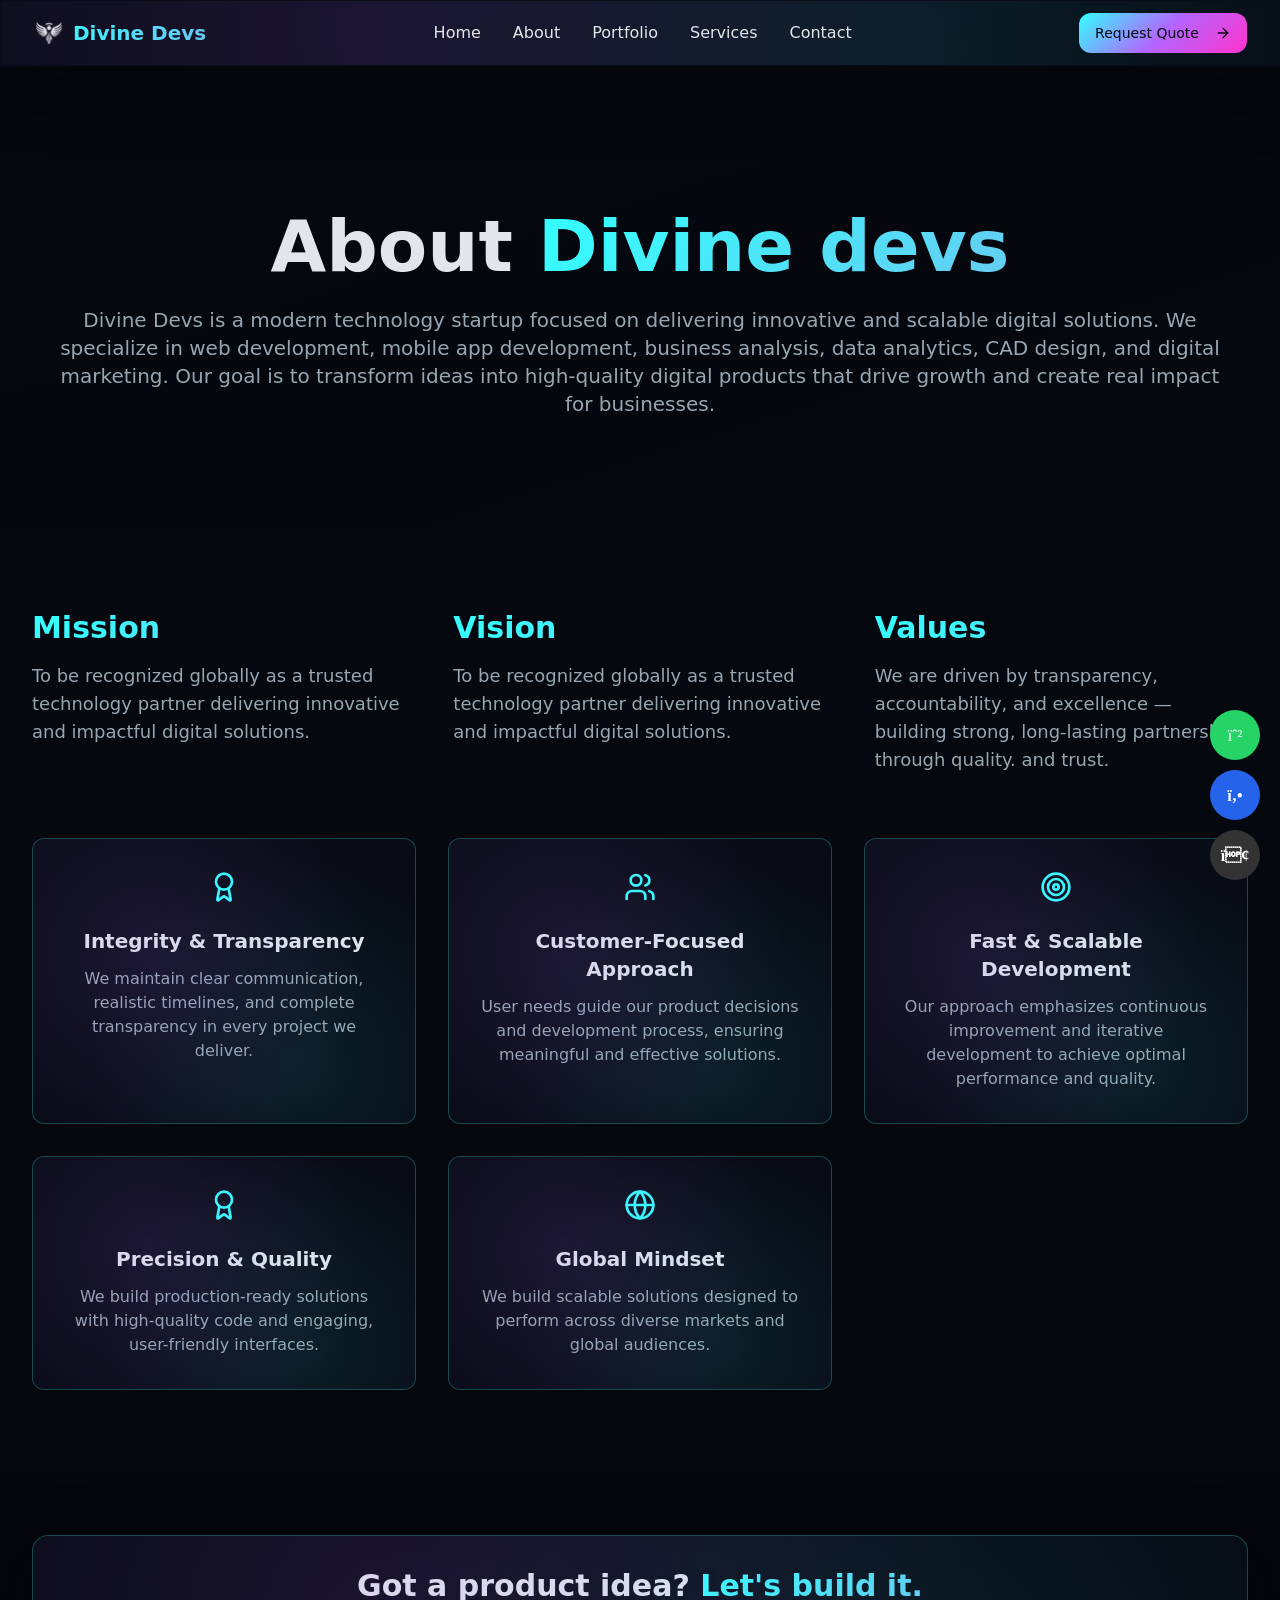
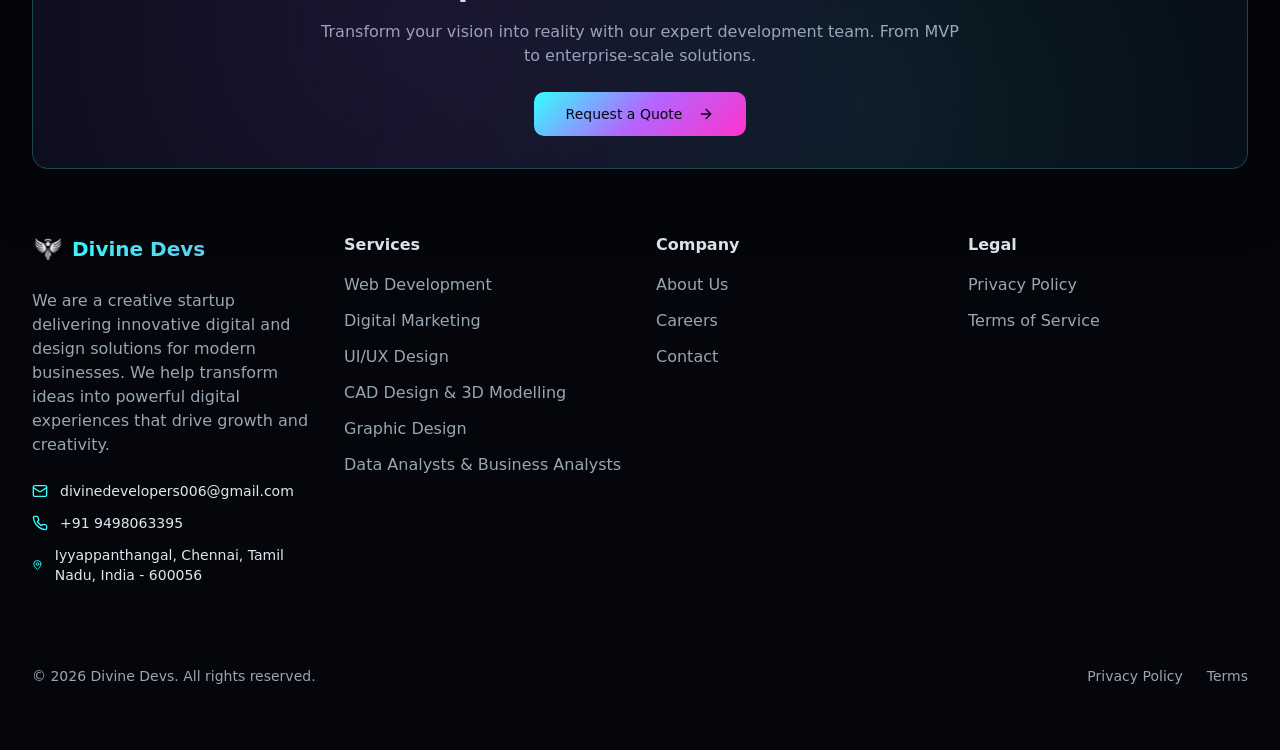
==== commit 5bcfafb2: "Add files via upload" ====
--- a/about.html
+++ b/about.html
@@ -3,14 +3,9 @@
     <meta charset="UTF-8" />
     <meta name="viewport" content="width=device-width, initial-scale=1.0" />
     <title>
-      About Jonayat Molla - Founder &amp; CEO | Dev House Solution | Dev House
-      Solution
+      About - Divine Devs
     </title>
-    <script
-      type="module"
-      crossorigin=""
-      src="/assets/index-BrxltR8o.js"
-    ></script>
+    <link rel="stylesheet" href="https://cdnjs.cloudflare.com/ajax/libs/font-awesome/6.5.0/css/all.min.css">
     <link rel="stylesheet" crossorigin="" href="styles.css" />
     <style type="text/css">
       :where(html[dir="ltr"]),
@@ -819,59 +814,52 @@
         aria-atomic="false"
       ></section>
       <div class="min-h-screen flex flex-col relative">
-        <header
-          class="sticky top-0 z-50 glass-elevated border-b border-border/20"
-        >
+
+        <header class="sticky top-0 z-50 glass-elevated border-b border-border/20">
           <div class="container mx-auto px-4 sm:px-6 lg:px-8">
             <div class="flex justify-between items-center h-16">
-              <a class="flex items-center space-x-2 group" href="/"
-                ><div
-                  class="w-8 h-8 bg-gradient-hero rounded-lg flex items-center justify-center group-hover:animate-pulse-glow transition-all"
-                >
-                  <span class="text-lg font-bold text-background">D</span>
+              <a class="flex items-center space-x-2 group" href="/"> 
+                <div class="w-8 h-8 black rounded-lg flex items-center justify-center group-hover:animate-pulse-glow transition-all">
+                <image src="logo/image-removebg-preview.png" alt="Divine Devs Logo" class="w-10 h-15" />
                 </div>
-                <span class="text-xl font-heading font-bold gradient-text"
-                  >Dev House Solution</span
-                ></a
-              >
+                <span class="text-xl font-heading font-bold gradient-text">Divine Devs</span>
+                  </a>
               <nav class="hidden md:flex items-center space-x-8">
-                <a
-                  class="text-foreground hover:text-primary transition-colors duration-200 font-medium relative group"
-                  href="/"
+                <a class="text-foreground hover:text-primary transition-colors duration-200 font-medium relative group"
+                  href="index.html"
                   >Home<span
                     class="absolute inset-x-0 bottom-0 h-0.5 bg-gradient-primary scale-x-0 group-hover:scale-x-100 transition-transform duration-300 origin-left"
                   ></span></a
                 ><a
                   class="text-foreground hover:text-primary transition-colors duration-200 font-medium relative group"
-                  href="/about"
+                  href="about.html"
                   >About<span
                     class="absolute inset-x-0 bottom-0 h-0.5 bg-gradient-primary scale-x-0 group-hover:scale-x-100 transition-transform duration-300 origin-left"
                   ></span></a
                 ><a
                   class="text-foreground hover:text-primary transition-colors duration-200 font-medium relative group"
-                  href="/portfolio"
+                  href="project.html"
                   >Portfolio<span
                     class="absolute inset-x-0 bottom-0 h-0.5 bg-gradient-primary scale-x-0 group-hover:scale-x-100 transition-transform duration-300 origin-left"
                   ></span></a
                 ><a
                   class="text-foreground hover:text-primary transition-colors duration-200 font-medium relative group"
-                  href="/services"
+                  href="service.html"
                   >Services<span
                     class="absolute inset-x-0 bottom-0 h-0.5 bg-gradient-primary scale-x-0 group-hover:scale-x-100 transition-transform duration-300 origin-left"
                   ></span></a
                 ><a
                   class="text-foreground hover:text-primary transition-colors duration-200 font-medium relative group"
-                  href="/contact"
+                  href="contact.html"
                   >Contact<span
                     class="absolute inset-x-0 bottom-0 h-0.5 bg-gradient-primary scale-x-0 group-hover:scale-x-100 transition-transform duration-300 origin-left"
                   ></span
                 ></a>
               </nav>
               <div class="hidden md:flex items-center">
-                <a href="/contact"
-                  ><button
-                    class="inline-flex items-center justify-center gap-2 whitespace-nowrap rounded-xl text-sm font-medium focus-visible:outline-none focus-visible:ring-2 focus-visible:ring-ring focus-visible:ring-offset-2 disabled:pointer-events-none disabled:opacity-50 [&amp;_svg]:pointer-events-none [&amp;_svg]:size-4 [&amp;_svg]:shrink-0 relative overflow-hidden text-primary-foreground hover:bg-primary/90 h-10 px-4 py-2 bg-gradient-hero hover:shadow-glow transition-all duration-300 group"
-                  >
+                <a href="contact.html">
+                  <button
+                    class="inline-flex items-center justify-center gap-2 whitespace-nowrap rounded-xl text-sm font-medium focus-visible:outline-none focus-visible:ring-2 focus-visible:ring-ring focus-visible:ring-offset-2 disabled:pointer-events-none disabled:opacity-50 [&amp;_svg]:pointer-events-none [&amp;_svg]:size-4 [&amp;_svg]:shrink-0 relative overflow-hidden text-primary-foreground hover:bg-primary/90 h-10 px-4 py-2 bg-gradient-hero hover:shadow-glow transition-all duration-300 group">
                     Request Quote<svg
                       xmlns="http://www.w3.org/2000/svg"
                       width="24"
@@ -882,12 +870,10 @@
                       stroke-width="2"
                       stroke-linecap="round"
                       stroke-linejoin="round"
-                      class="lucide lucide-arrow-right ml-2 h-4 w-4 group-hover:translate-x-1 transition-transform"
-                    >
+                      class="lucide lucide-arrow-right ml-2 h-4 w-4 group-hover:translate-x-1 transition-transform">
                       <path d="M5 12h14"></path>
                       <path d="m12 5 7 7-7 7"></path>
-                    </svg></button
-                ></a>
+                    </svg></button></a>
               </div>
               <div class="md:hidden">
                 <button
@@ -914,6 +900,7 @@
             </div>
           </div>
         </header>
+
         <main class="flex-1">
           <div class="pt-16">
             <section
@@ -923,14 +910,12 @@
                 <h1
                   class="text-4xl sm:text-5xl md:text-6xl lg:text-7xl font-heading font-bold mb-4 sm:mb-6"
                 >
-                  About <span class="gradient-text">Dev House Solution</span>
+                  About <span class="gradient-text">Divine devs</span>
                 </h1>
-                <p
-                  class="text-base sm:text-lg md:text-xl text-muted-foreground max-w-3xl mx-auto mb-6 sm:mb-8 px-4"
-                >
-                  We are a global development studio building modern, scalable,
-                  and user-centric digital products — transforming businesses
-                  into next-gen brands.
+                <p class="text-base sm:text-lg md:text-xl text-muted-foreground max-w-6xl mx-auto mb-6 sm:mb-8 px-4">
+                  Divine Devs is a modern technology startup focused on delivering innovative and scalable digital solutions. 
+                  We specialize in web development, mobile app development, business analysis, data analytics, CAD design, and digital marketing. 
+                  Our goal is to transform ideas into high-quality digital products that drive growth and create real impact for businesses.
                 </p>
               </div>
             </section>
@@ -946,8 +931,7 @@
                       Mission
                     </h2>
                     <p class="text-muted-foreground text-lg">
-                      To empower startups and enterprises worldwide with
-                      reliable, intuitive, and beautiful digital solutions.
+                      To be recognized globally as a trusted technology partner delivering innovative and impactful digital solutions.
                     </p>
                   </div>
                   <div class="text-center lg:text-left">
@@ -957,8 +941,7 @@
                       Vision
                     </h2>
                     <p class="text-muted-foreground text-lg">
-                      To become the most trusted global tech partner for
-                      innovation-driven businesses.
+                     To be recognized globally as a trusted technology partner delivering innovative and impactful digital solutions.
                     </p>
                   </div>
                   <div class="text-center lg:text-left">
@@ -968,8 +951,8 @@
                       Values
                     </h2>
                     <p class="text-muted-foreground text-lg">
-                      We believe in transparency, empathy, and craftsmanship —
-                      the foundation of every successful partnership.
+                    We are driven by transparency, accountability, and excellence — building strong, long-lasting partnerships through quality. and trust.
+
                     </p>
                   </div>
                 </div>
@@ -1004,7 +987,7 @@
                         Integrity &amp; Transparency
                       </h3>
                       <p class="text-muted-foreground">
-                        Clear timelines and honest tradeoffs in every project.
+                        We maintain clear communication, realistic timelines, and complete transparency in every project we deliver.
                       </p>
                     </div>
                   </div>
@@ -1035,11 +1018,10 @@
                         </svg>
                       </div>
                       <h3 class="text-xl font-heading font-semibold mb-3">
-                        User-first Design
+                        Customer-Focused Approach
                       </h3>
                       <p class="text-muted-foreground">
-                        Empathy drives our product decisions and development
-                        process.
+                        User needs guide our product decisions and development process, ensuring meaningful and effective solutions.
                       </p>
                     </div>
                   </div>
@@ -1067,11 +1049,10 @@
                         </svg>
                       </div>
                       <h3 class="text-xl font-heading font-semibold mb-3">
-                        Continuous Delivery
+                        Fast & Scalable Development
                       </h3>
                       <p class="text-muted-foreground">
-                        Quick iterations and continuous learning for optimal
-                        results.
+                        Our approach emphasizes continuous improvement and iterative development to achieve optimal performance and quality.
                       </p>
                     </div>
                   </div>
@@ -1100,10 +1081,10 @@
                         </svg>
                       </div>
                       <h3 class="text-xl font-heading font-semibold mb-3">
-                        Craftsmanship
+                        Precision & Quality
                       </h3>
                       <p class="text-muted-foreground">
-                        Production-level code and delightful user interfaces.
+                        We build production-ready solutions with high-quality code and engaging, user-friendly interfaces.
                       </p>
                     </div>
                   </div>
@@ -1136,71 +1117,15 @@
                         Global Mindset
                       </h3>
                       <p class="text-muted-foreground">
-                        Culturally sensitive products that scale worldwide.
+                        We build scalable solutions designed to perform across diverse markets and global audiences.
                       </p>
                     </div>
                   </div>
                 </div>
               </div>
             </section>
-            <section class="py-16 sm:py-20 md:py-24 bg-surface/30">
-              <div class="container mx-auto px-4 sm:px-6 lg:px-8 text-center">
-                <h2
-                  class="text-4xl sm:text-5xl md:text-6xl font-heading font-bold mb-8 sm:mb-10"
-                >
-                  Our <span class="gradient-text">Founder &amp; CEO</span>
-                </h2>
-                <div class="max-w-5xl mx-auto">
-                  <div
-                    class="flex flex-col items-center justify-center text-center"
-                  >
-                    <div
-                      class="w-48 h-48 sm:w-56 sm:h-56 md:w-64 md:h-64 rounded-full overflow-hidden ring-4 ring-primary/30 mb-6 shadow-lg hover:shadow-xl transition-all duration-300"
-                    >
-                      <img
-                        src="https://globaleimi.com/wp-content/uploads/2025/09/WhatsApp-Image-2025-09-03-at-4.34.17-AM.jpeg"
-                        alt="Jonayat Molla"
-                        class="w-full h-full object-cover"
-                      />
-                    </div>
-                    <h3
-                      class="text-2xl sm:text-3xl font-heading font-semibold mb-2"
-                    >
-                      Jonayat Molla
-                    </h3>
-                    <p class="text-primary font-medium mb-3 text-lg">
-                      Founder &amp; CEO
-                    </p>
-                    <p
-                      class="text-muted-foreground text-sm sm:text-base mb-6 max-w-3xl"
-                    >
-                      8+ years of experience in full-stack development and
-                      business innovation
-                    </p>
-                    <p
-                      class="text-muted-foreground text-base sm:text-lg leading-relaxed max-w-4xl mx-auto"
-                    >
-                      Jonayat Molla is the Founder &amp; CEO of Dev House
-                      Solution — a global software studio that empowers
-                      businesses through innovative web, mobile, and blockchain
-                      products. With over 8 years of experience in technology
-                      and entrepreneurship, he has led more than 200 projects
-                      spanning Flutter, Django, React, and AI-powered platforms.
-                      His leadership philosophy blends technology with vision —
-                      transforming ideas into scalable products and sustainable
-                      business ecosystems. Jonayat has built Dev House Solution
-                      into a brand recognized for its craftsmanship,
-                      transparency, and focus on long-term client success.
-                      Beyond coding and strategy, he mentors startups, drives
-                      product design direction, and manages global partnerships
-                      to ensure every project meets world-class standards.
-                    </p>
-                  </div>
-                </div>
-              </div>
-            </section>
-          </div>
-        </main>
+           
+
         <footer class="bg-surface border-t border-border/20">
           <div
             class="container mx-auto px-4 sm:px-6 lg:px-8 py-8 sm:py-12 md:py-16"
@@ -1247,18 +1172,18 @@
               <div class="lg:col-span-1">
                 <a class="flex items-center space-x-2 mb-6" href="/"
                   ><div
-                    class="w-8 h-8 bg-gradient-hero rounded-lg flex items-center justify-center"
+                    class="w-8 h-8 black rounded-lg flex items-center justify-center"
                   >
-                    <span class="text-lg font-bold text-background">D</span>
+                    <image src="logo/image-removebg-preview.png" alt="Divine Devs Logo" class="w-10 h-15" />
                   </div>
                   <span class="text-xl font-heading font-bold gradient-text"
-                    >Dev House Solution</span
+                    >Divine Devs</span
                   ></a
                 >
                 <p class="text-muted-foreground mb-6">
-                  Global IT software solutions company offering innovative app
-                  development, web development, e-commerce systems, digital
-                  marketing, and 3D animation.
+                  We are a creative startup delivering innovative digital and design solutions for modern businesses.
+                  We help transform ideas into powerful digital experiences that drive growth and 
+                  creativity.
                 </p>
                 <div class="space-y-3">
                   <div class="flex items-center space-x-3 text-sm">
@@ -1277,8 +1202,7 @@
                       <rect width="20" height="16" x="2" y="4" rx="2"></rect>
                       <path
                         d="m22 7-8.97 5.7a1.94 1.94 0 0 1-2.06 0L2 7"
-                      ></path></svg
-                    ><span>info@devhousesolution.com</span>
+                      ></path></svg><span>divinedevelopers006@gmail.com</span>
                   </div>
                   <div class="flex items-center space-x-3 text-sm">
                     <svg
@@ -1295,8 +1219,7 @@
                     >
                       <path
                         d="M22 16.92v3a2 2 0 0 1-2.18 2 19.79 19.79 0 0 1-8.63-3.07 19.5 19.5 0 0 1-6-6 19.79 19.79 0 0 1-3.07-8.67A2 2 0 0 1 4.11 2h3a2 2 0 0 1 2 1.72 12.84 12.84 0 0 0 .7 2.81 2 2 0 0 1-.45 2.11L8.09 9.91a16 16 0 0 0 6 6l1.27-1.27a2 2 0 0 1 2.11-.45 12.84 12.84 0 0 0 2.81.7A2 2 0 0 1 22 16.92z"
-                      ></path></svg
-                    ><span>+918132810628</span>
+                      ></path></svg><span>+91 9498063395</span>
                   </div>
                   <div class="flex items-center space-x-3 text-sm">
                     <svg
@@ -1309,15 +1232,13 @@
                       stroke-width="2"
                       stroke-linecap="round"
                       stroke-linejoin="round"
-                      class="lucide lucide-map-pin h-4 w-4 text-primary"
-                    >
+                      class="lucide lucide-map-pin h-4 w-4 text-primary">
                       <path
                         d="M20 10c0 4.993-5.539 10.193-7.399 11.799a1 1 0 0 1-1.202 0C9.539 20.193 4 14.993 4 10a8 8 0 0 1 16 0"
                       ></path>
-                      <circle cx="12" cy="10" r="3"></circle></svg
-                    ><span
-                      >Agartala, Tripura, India / Adityanagar, Hafeezpet,
-                      Hyderabad, telengana, India</span
+                      <circle cx="12" cy="10" r="3"></circle></svg><span>
+                      Iyyappanthangal, Chennai, Tamil Nadu, India - 600056  
+                      </span
                     >
                   </div>
                 </div>
@@ -1328,36 +1249,43 @@
                   <li>
                     <a
                       class="text-muted-foreground hover:text-primary transition-colors duration-200"
-                      href="/portfolio"
-                      >App Development</a
+                      href="1. Web Development.html"
+                      >Web Development</a
                     >
                   </li>
                   <li>
                     <a
                       class="text-muted-foreground hover:text-primary transition-colors duration-200"
-                      href="/portfolio"
-                      >Web Development</a
+                      href="2. Digital Marketing.html"
+                      >Digital Marketing</a
                     >
                   </li>
                   <li>
                     <a
                       class="text-muted-foreground hover:text-primary transition-colors duration-200"
-                      href="/portfolio"
-                      >E-commerce</a
+                      href="3. UI/UX Design.html"
+                      >UI/UX Design</a
                     >
                   </li>
                   <li>
                     <a
                       class="text-muted-foreground hover:text-primary transition-colors duration-200"
-                      href="/portfolio"
-                      >Digital Marketing</a
+                      href="4. CAD Design & 3D Modelling.html"
+                      >CAD Design & 3D Modelling</a
                     >
                   </li>
                   <li>
                     <a
                       class="text-muted-foreground hover:text-primary transition-colors duration-200"
-                      href="/portfolio"
-                      >3D Animation</a
+                      href="5. Graphic Design.html"
+                      >Graphic Design</a
+                    >
+                  </li>
+                  <li>
+                    <a
+                      class="text-muted-foreground hover:text-primary transition-colors duration-200"
+                      href="6. Animation.html"
+                      >Data Analysts & Business Analysts</a
                     >
                   </li>
                 </ul>
@@ -1375,13 +1303,6 @@
                   <li>
                     <a
                       class="text-muted-foreground hover:text-primary transition-colors duration-200"
-                      href="/portfolio"
-                      >Portfolio</a
-                    >
-                  </li>
-                  <li>
-                    <a
-                      class="text-muted-foreground hover:text-primary transition-colors duration-200"
                       href="/careers"
                       >Careers</a
                     >
@@ -1421,7 +1342,7 @@
               <p
                 class="text-muted-foreground text-xs sm:text-sm text-center md:text-left"
               >
-                © 2026 Dev House Solution. All rights reserved.
+                © 2026 Divine Devs. All rights reserved.
               </p>
               <div class="flex space-x-4 sm:space-x-6">
                 <a
@@ -1437,26 +1358,40 @@
             </div>
           </div>
         </footer>
-        <div
-          class="fixed bottom-6 right-6 flex flex-col items-center gap-4 z-50"
-        >
-          <a
-            href="https://wa.me/918132810628"
-            target="_blank"
-            rel="noopener noreferrer"
-            aria-label="Chat on WhatsApp"
-            class="w-12 h-12 flex items-center justify-center rounded-full bg-green-500 text-white shadow-lg hover:scale-110 hover:shadow-green-400/40 transition-all duration-300"
-            ><i class="fab fa-whatsapp text-2xl"></i></a
-          ><a
-            href="tel:+918132810628"
-            aria-label="Call Us"
-            class="w-12 h-12 flex items-center justify-center rounded-full bg-blue-600 text-white shadow-lg hover:scale-110 hover:shadow-blue-400/40 transition-all duration-300"
-            ><i class="fas fa-phone-alt text-lg"></i
-          ></a>
+
+          <!-- Floating Contact Buttons -->
+        <div style="position:fixed; bottom:20px; right:20px; display:flex; flex-direction:column; gap:10px; z-index:999;">
+
+          <!-- WhatsApp -->
+          <a href="https://wa.me/918608076007" target="_blank"
+            style="width:50px;height:50px;background:#25D366;color:white;border-radius:50%;display:flex;align-items:center;justify-content:center;text-decoration:none;">
+            <i class="fa-brands fa-whatsapp"></i>
+          </a>
+
+          <!-- Phone -->
+          <a href="tel:+918608076007"
+            style="width:50px;height:50px;background:#2563eb;color:white;border-radius:50%;display:flex;align-items:center;justify-content:center;text-decoration:none;">
+            <i class="fa-solid fa-phone"></i>
+          </a>
+
+          <!-- Scroll Top -->
+          <button onclick="scrollToTop()"
+            style="width:50px;height:50px;background:#333;color:white;border:none;border-radius:50%;cursor:pointer;">
+            <i class="fa-solid fa-arrow-up"></i>
+          </button>
+
         </div>
       </div>
     </div>
 
+        <script>
+        function scrollToTop(){
+        window.scrollTo({
+        top:0,
+        behavior:"smooth"
+        });
+        }
+        </script>
     <!-- Correct Vite Entry Point -->
   </body>
-</html>
+</html>
